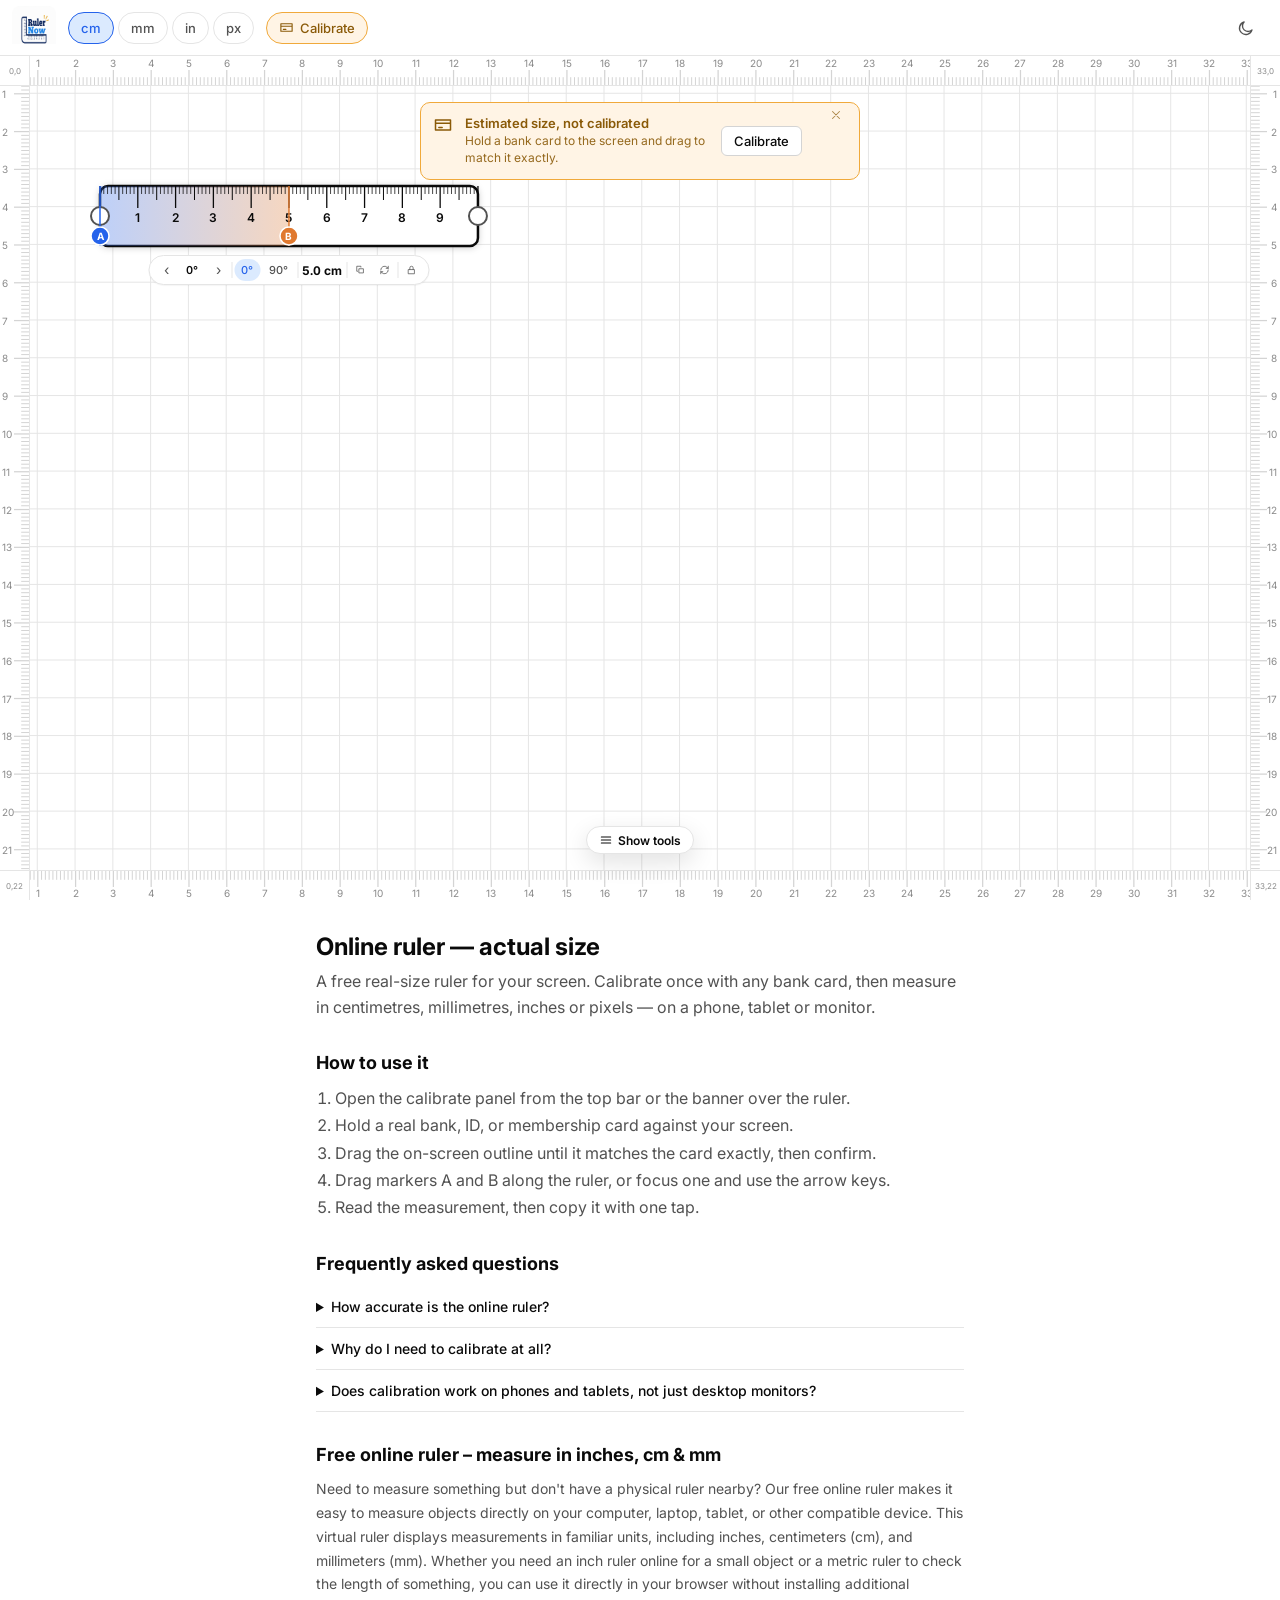
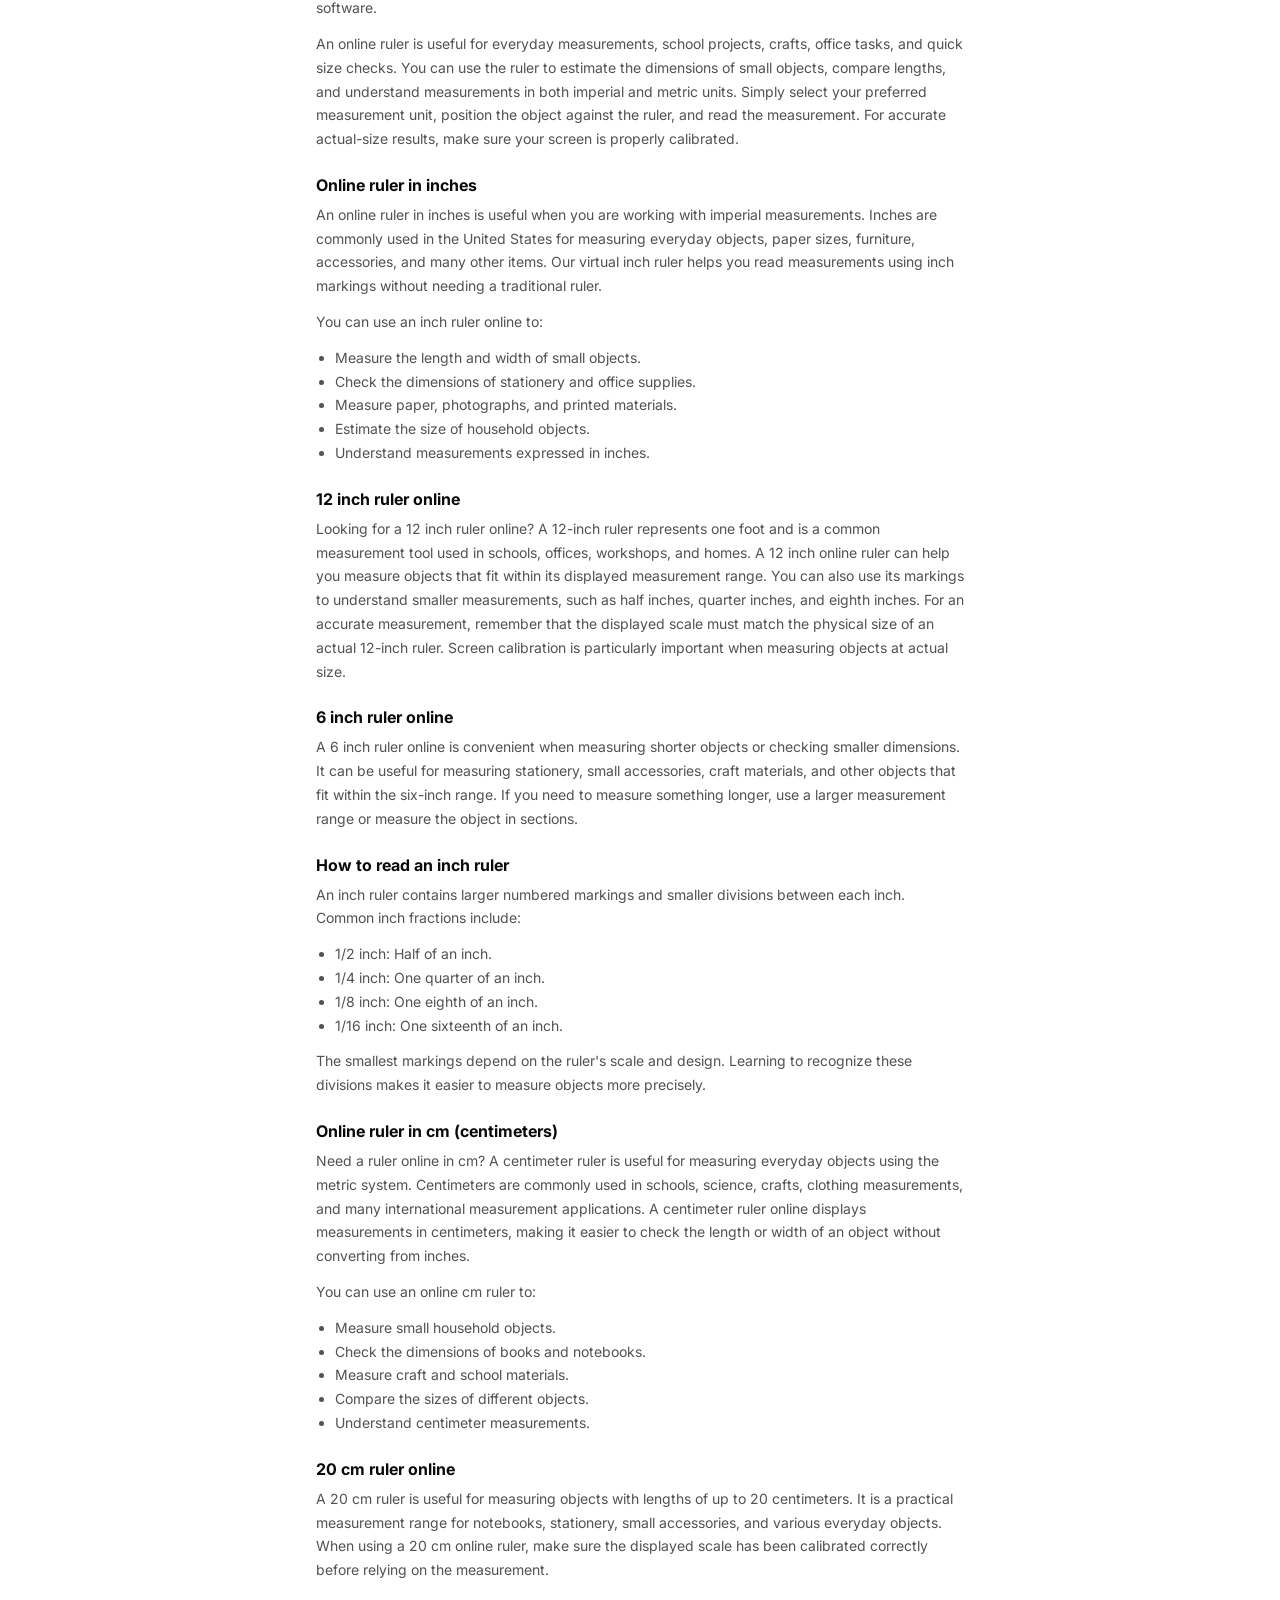
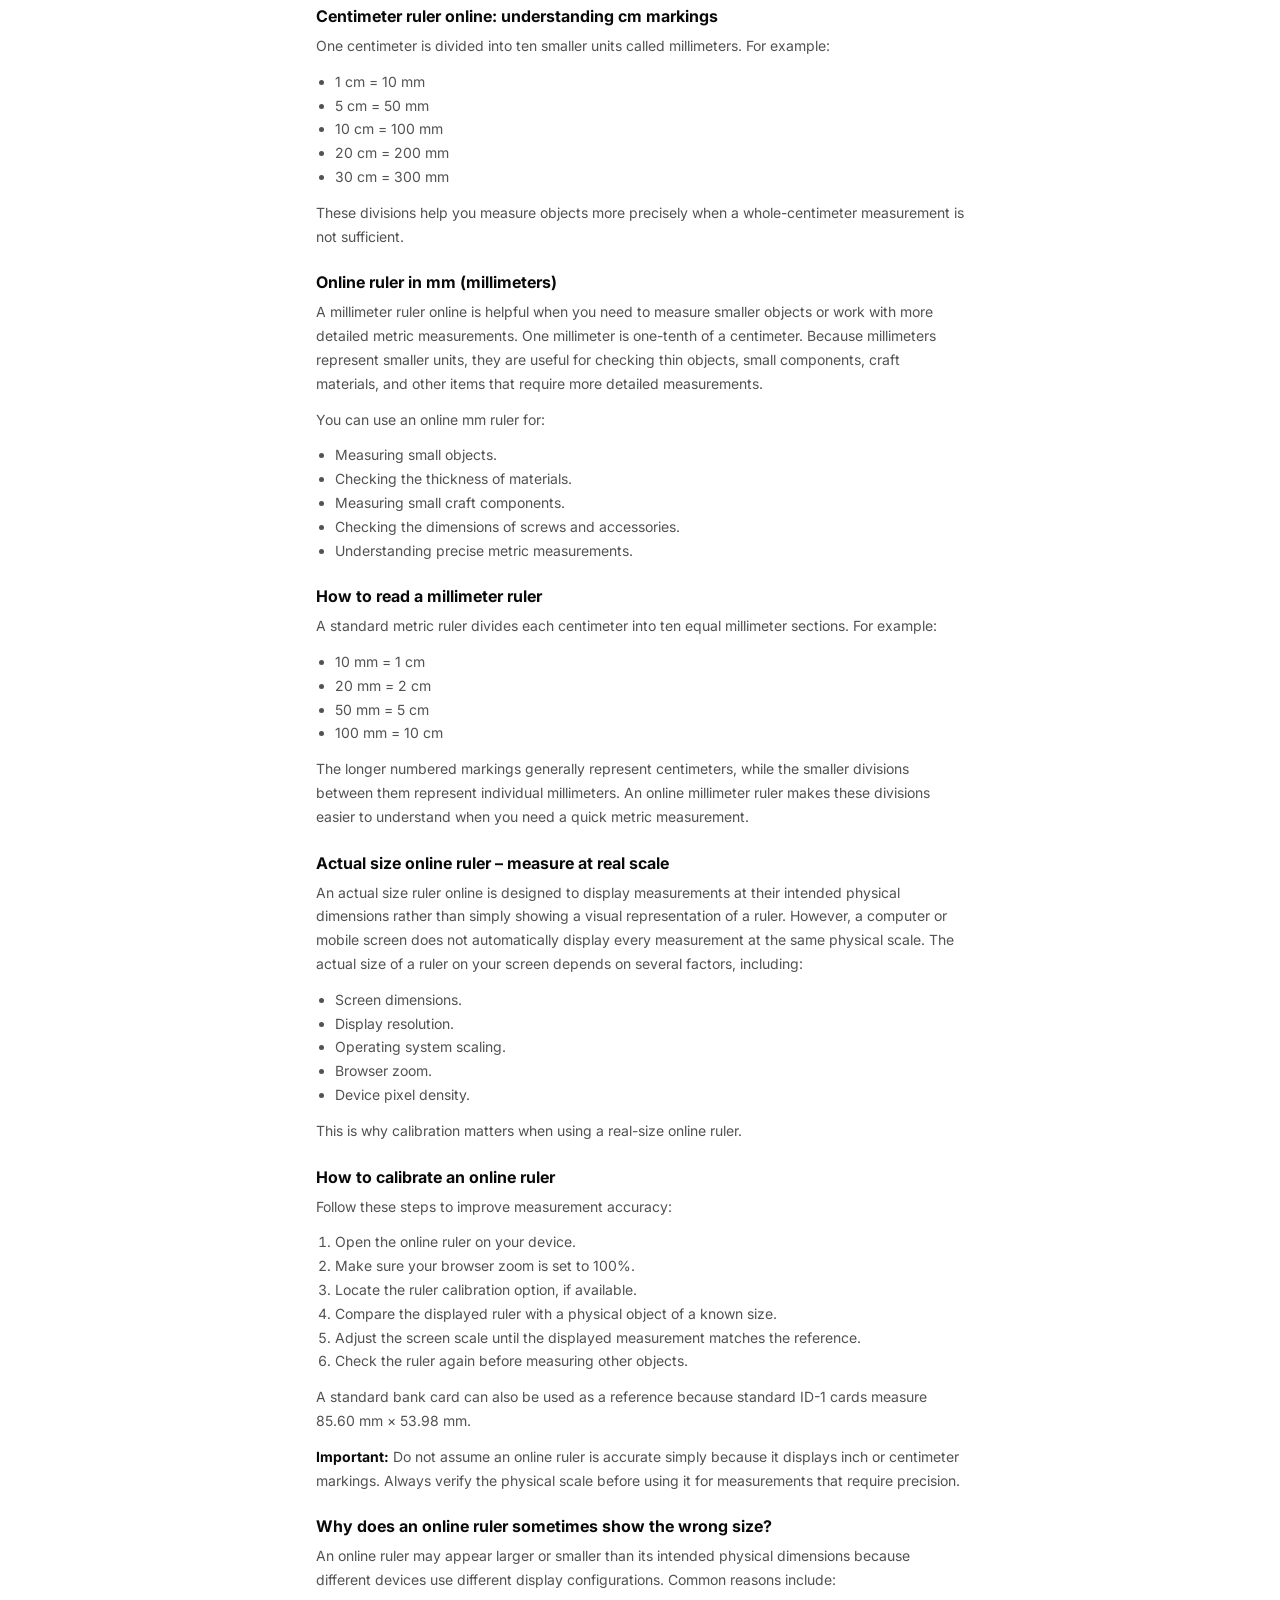
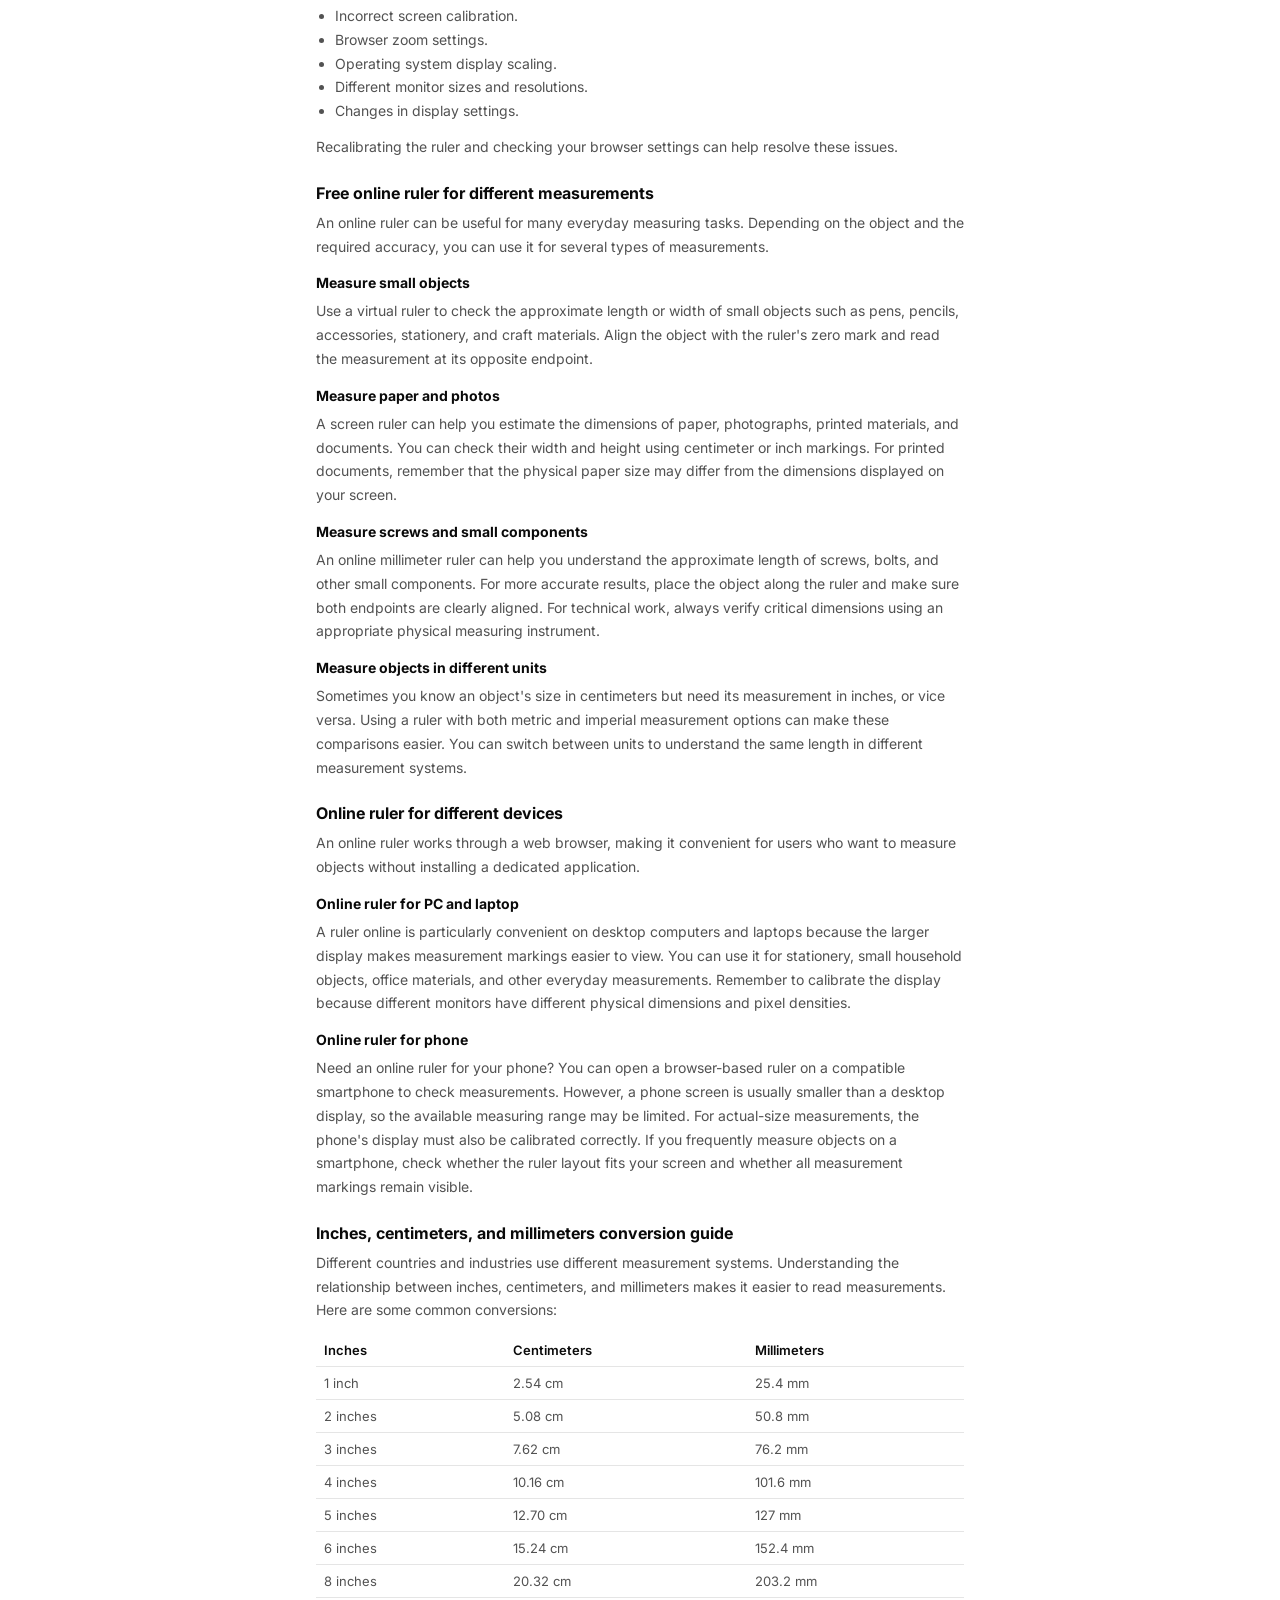
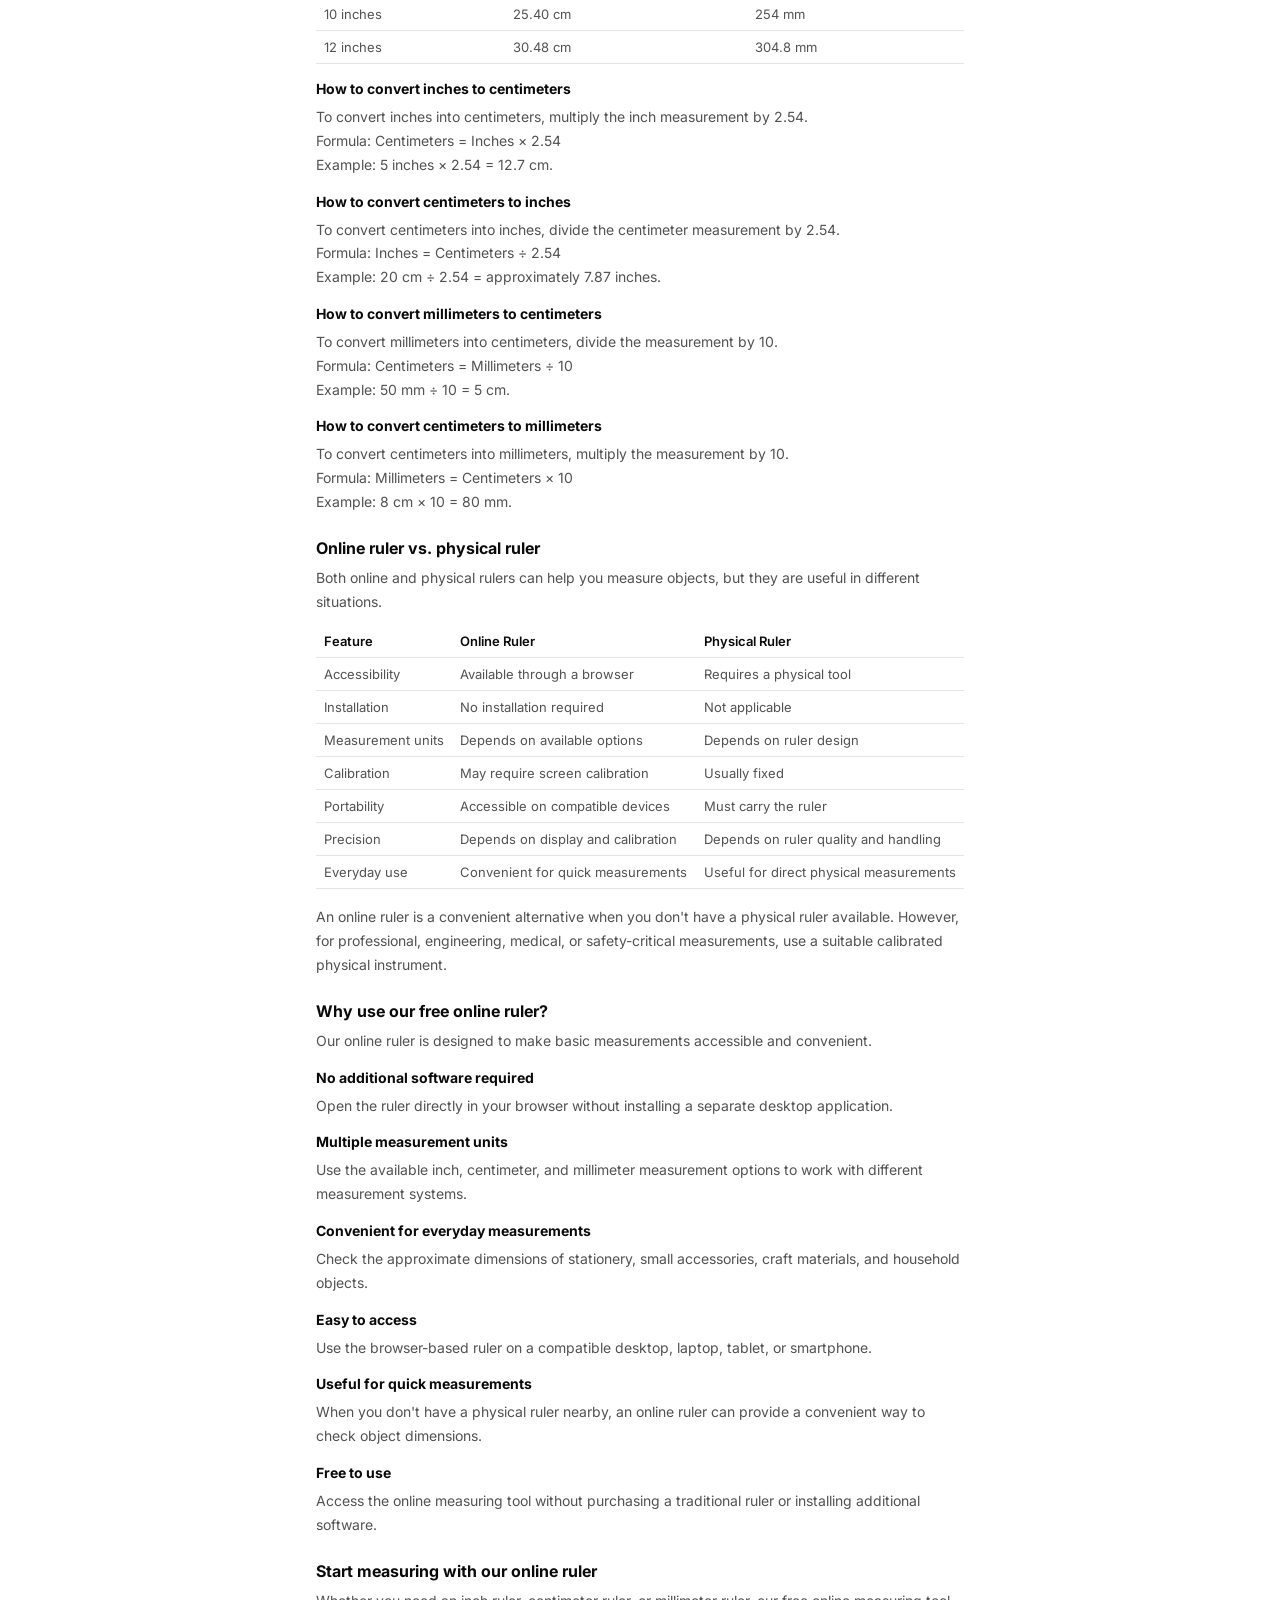
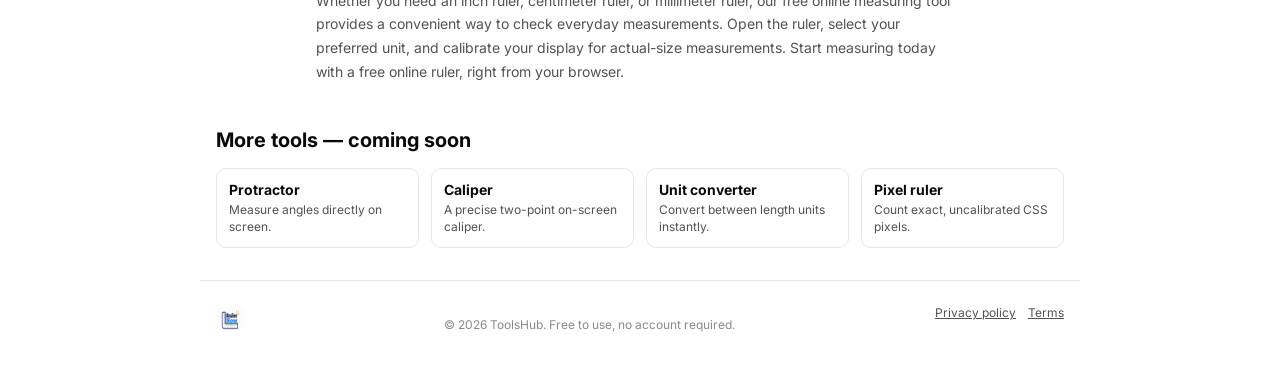
==== index.html @ f34c64d9 "Logo: transparent background (no white box)" ====
<!DOCTYPE html><html lang="en"> <head><meta charset="UTF-8"><meta name="viewport" content="width=device-width, initial-scale=1, viewport-fit=cover"><link rel="icon" type="image/svg+xml" href="/favicon.svg"><link rel="icon" href="/favicon.ico" sizes="any"><link rel="icon" type="image/png" sizes="32x32" href="/favicon-32x32.png"><link rel="icon" type="image/png" sizes="16x16" href="/favicon-16x16.png"><link rel="apple-touch-icon" sizes="180x180" href="/apple-touch-icon.png"><link rel="manifest" href="/site.webmanifest"><link rel="canonical" href="https://example.com/"><link rel="preconnect" href="https://fonts.googleapis.com"><link rel="preconnect" href="https://fonts.gstatic.com" crossorigin><link href="https://fonts.googleapis.com/css2?family=Inter:wght@400;500;600;700;800&display=swap" rel="stylesheet"><meta name="theme-color" content="#f4f5f7" media="(prefers-color-scheme: light)"><meta name="theme-color" content="#0b0c0f" media="(prefers-color-scheme: dark)"><title>Online ruler — actual size (cm, mm, inches, px)</title><meta name="description" content="A free on-screen ruler that measures real cm, mm, inches and pixels. Calibrate once with a bank card, then measure accurately on any phone, tablet or monitor."><meta property="og:type" content="website"><meta property="og:title" content="Online ruler — actual size (cm, mm, inches, px)"><meta property="og:description" content="A free on-screen ruler that measures real cm, mm, inches and pixels. Calibrate once with a bank card, then measure accurately on any phone, tablet or monitor."><meta property="og:url" content="https://example.com/"><meta name="twitter:card" content="summary"><script type="application/ld+json">{"@context":"https://schema.org","@type":"WebApplication","name":"Online Ruler — Actual Size","url":"https://example.com/","applicationCategory":"UtilitiesApplication","operatingSystem":"Any","offers":{"@type":"Offer","price":"0","priceCurrency":"USD"},"description":"A free on-screen ruler that measures real cm, mm, inches and pixels after a one-time calibration against a bank card."}</script><script type="application/ld+json">{"@context":"https://schema.org","@type":"FAQPage","mainEntity":[{"@type":"Question","name":"How accurate is the online ruler?","acceptedAnswer":{"@type":"Answer","text":"After calibrating against a bank card, readings are typically within about 1mm over 10cm. Uncalibrated, screens can be off by 10% or more because browsers can't report true physical pixel density."}},{"@type":"Question","name":"Why do I need to calibrate at all?","acceptedAnswer":{"@type":"Answer","text":"Browsers only expose CSS pixels, which assume a fixed 96-pixel-per-inch convention, not your screen's real density. Calibrating against a standard ID-1 card (85.6mm wide) corrects for your specific device."}},{"@type":"Question","name":"Does calibration work on phones and tablets, not just desktop monitors?","acceptedAnswer":{"@type":"Answer","text":"Yes — calibration works by matching a real card on screen, so it behaves the same on any device. It only needs to be redone if you switch to a different physical screen."}}]}</script><script>
      // Runs before first paint to avoid a flash of the wrong theme.
      // Mirrors src/stores/theme.ts's storage key/format exactly.
      (function () {
        try {
          var stored = localStorage.getItem('tools-website:theme');
          var theme = stored ? JSON.parse(stored) : null;
          if (theme !== 'light' && theme !== 'dark') {
            theme = window.matchMedia('(prefers-color-scheme: dark)').matches
              ? 'dark'
              : 'light';
          }
          document.documentElement.setAttribute('data-theme', theme);
        } catch (e) {
          document.documentElement.setAttribute('data-theme', 'light');
        }
      })();
    </script><style>:root{--color-bg-canvas: #ffffff;--color-bg-surface: #ffffff;--color-bg-surface-muted: #f5f5f5;--color-border: #e5e5e5;--color-border-strong: #d4d4d4;--color-text-primary: #0a0a0a;--color-text-secondary: #525252;--color-text-muted: #8a8a8a;--color-accent: #2563eb;--color-accent-text: #ffffff;--color-accent-muted: #dbeafe;--color-accent-b: #e0792f;--color-accent-b-text: #ffffff;--color-warning-bg: #fff4e5;--color-warning-border: #f0a93b;--color-warning-text: #8a5a08;--color-danger: #e5484d;--color-danger-bg: #fdeced;--color-danger-border: #f3a6a9;--color-success: #2f9e60;--radius-sm: 6px;--radius-md: 10px;--radius-lg: 16px;--space-1: 4px;--space-2: 8px;--space-3: 12px;--space-4: 16px;--space-5: 24px;--space-6: 32px;--toolbar-height: 56px;--bottombar-height: 64px;--touch-target: 44px;--font-sans: "Inter", -apple-system, BlinkMacSystemFont, "Segoe UI", Roboto, Helvetica, Arial, sans-serif;--shadow-sm: 0 1px 1px rgba(10, 10, 10, .04);--shadow-md: 0 8px 24px rgba(10, 10, 10, .12);color-scheme:light}:root[data-theme=dark]{--color-bg-canvas: #0b0c0f;--color-bg-surface: #16181d;--color-bg-surface-muted: #1d2026;--color-border: #2a2e36;--color-border-strong: #3a3f49;--color-text-primary: #f3f4f6;--color-text-secondary: #a8aeb8;--color-text-muted: #6b7280;--color-accent: #5b8cff;--color-accent-text: #0b0c0f;--color-accent-muted: #1c2a4d;--color-accent-b: #f2984f;--color-accent-b-text: #0b0c0f;--color-warning-bg: #332008;--color-warning-border: #a8691b;--color-warning-text: #f2b65e;--color-danger: #ff6b6f;--color-danger-bg: #3a1a1c;--color-danger-border: #6b2e31;--color-success: #4ade80;--shadow-sm: 0 1px 1px rgba(0, 0, 0, .3);--shadow-md: 0 8px 24px rgba(0, 0, 0, .5);color-scheme:dark}*,*:before,*:after{box-sizing:border-box}html,body{height:100%}body{margin:0;font-family:var(--font-sans);background:var(--color-bg-canvas);color:var(--color-text-primary);-webkit-font-smoothing:antialiased;text-rendering:optimizeLegibility}button,input,select{font-family:inherit;color:inherit}button{cursor:pointer}:focus-visible{outline:2px solid var(--color-accent);outline-offset:2px}img,svg{display:block;max-width:100%}.sr-only{position:absolute;width:1px;height:1px;padding:0;margin:-1px;overflow:hidden;clip:rect(0,0,0,0);white-space:nowrap;border:0}
</style>
<link rel="stylesheet" href="/_astro/index.D0HBtlrP.css"><script>(function(){var P=4,parts=[],done=0;function fin(){if(done<P)return;var u='data:image/png;base64,'+parts.join('');function apply(){document.querySelectorAll('img').forEach(function(i){var s=i.getAttribute('src');if(s==='/logo.png'||s==='logo.png'){i.src=u;}});}apply();new MutationObserver(apply).observe(document.documentElement,{subtree:true,childList:true});}for(var k=0;k<P;k++){(function(idx){fetch('logo.b64.'+idx).then(function(r){return r.text();}).then(function(t){parts[idx]=t.trim();done++;fin();});})(k);}}());</script></head> <body>  <style>astro-island,astro-slot,astro-static-slot{display:contents}</style><script>(()=>{var e=async t=>{await(await t())()};(self.Astro||(self.Astro={})).load=e;window.dispatchEvent(new Event("astro:load"));})();</script><script>(()=>{var A=Object.defineProperty;var g=(i,o,a)=>o in i?A(i,o,{enumerable:!0,configurable:!0,writable:!0,value:a}):i[o]=a;var d=(i,o,a)=>g(i,typeof o!="symbol"?o+"":o,a);{let i={0:t=>m(t),1:t=>a(t),2:t=>new RegExp(t),3:t=>new Date(t),4:t=>new Map(a(t)),5:t=>new Set(a(t)),6:t=>BigInt(t),7:t=>new URL(t),8:t=>new Uint8Array(t),9:t=>new Uint16Array(t),10:t=>new Uint32Array(t),11:t=>1/0*t},o=t=>{let[l,e]=t;return l in i?i[l](e):void 0},a=t=>t.map(o),m=t=>typeof t!="object"||t===null?t:Object.fromEntries(Object.entries(t).map(([l,e])=>[l,o(e)]));class y extends HTMLElement{constructor(){super(...arguments);d(this,"Component");d(this,"hydrator");d(this,"hydrate",async()=>{var b;if(!this.hydrator||!this.isConnected)return;let e=(b=this.parentElement)==null?void 0:b.closest("astro-island[ssr]");if(e){e.addEventListener("astro:hydrate",this.hydrate,{once:!0});return}let c=this.querySelectorAll("astro-slot"),n={},h=this.querySelectorAll("template[data-astro-template]");for(let r of h){let s=r.closest(this.tagName);s!=null&&s.isSameNode(this)&&(n[r.getAttribute("data-astro-template")||"default"]=r.innerHTML,r.remove())}for(let r of c){let s=r.closest(this.tagName);s!=null&&s.isSameNode(this)&&(n[r.getAttribute("name")||"default"]=r.innerHTML)}let p;try{p=this.hasAttribute("props")?m(JSON.parse(this.getAttribute("props"))):{}}catch(r){let s=this.getAttribute("component-url")||"<unknown>",v=this.getAttribute("component-export");throw v&&(s+=` (export ${v})`),console.error(`[hydrate] Error parsing props for component ${s}`,this.getAttribute("props"),r),r}let u;await this.hydrator(this)(this.Component,p,n,{client:this.getAttribute("client")}),this.removeAttribute("ssr"),this.dispatchEvent(new CustomEvent("astro:hydrate"))});d(this,"unmount",()=>{this.isConnected||this.dispatchEvent(new CustomEvent("astro:unmount"))})}disconnectedCallback(){document.removeEventListener("astro:after-swap",this.unmount),document.addEventListener("astro:after-swap",this.unmount,{once:!0})}connectedCallback(){if(!this.hasAttribute("await-children")||document.readyState==="interactive"||document.readyState==="complete")this.childrenConnectedCallback();else{let e=()=>{document.removeEventListener("DOMContentLoaded",e),c.disconnect(),this.childrenConnectedCallback()},c=new MutationObserver(()=>{var n;((n=this.lastChild)==null?void 0:n.nodeType)===Node.COMMENT_NODE&&this.lastChild.nodeValue==="astro:end"&&(this.lastChild.remove(),e())});c.observe(this,{childList:!0}),document.addEventListener("DOMContentLoaded",e)}}async childrenConnectedCallback(){let e=this.getAttribute("before-hydration-url");e&&await import(e),this.start()}async start(){let e=JSON.parse(this.getAttribute("opts")),c=this.getAttribute("client");if(Astro[c]===void 0){window.addEventListener(`astro:${c}`,()=>this.start(),{once:!0});return}try{await Astro[c](async()=>{let n=this.getAttribute("renderer-url"),[h,{default:p}]=await Promise.all([import(this.getAttribute("component-url")),n?import(n):()=>()=>{}]),u=this.getAttribute("component-export")||"default";if(!u.includes("."))this.Component=h[u];else{this.Component=h;for(let f of u.split("."))this.Component=this.Component[f]}return this.hydrator=p,this.hydrate},e,this)}catch(n){console.error(`[astro-island] Error hydrating ${this.getAttribute("component-url")}`,n)}}attributeChangedCallback(){this.hydrate()}}d(y,"observedAttributes",["props"]),customElements.get("astro-island")||customElements.define("astro-island",y)}})();</script><astro-island uid="ZYCm7o" component-url="/_astro/RulerApp.wLv_hsKZ.js" component-export="RulerApp" renderer-url="/_astro/client.B1E4z68P.js" props="{&quot;data-astro-cid-j7pv25f6&quot;:[0,true]}" ssr client="load" opts="{&quot;name&quot;:&quot;RulerApp&quot;,&quot;value&quot;:true}" await-children><div class="_shell_14qou_1"><header class="_toolbar_1y4r6_1"><div class="_brand_1y4r6_13"><img class="_brandLogo_1y4r6_21" src="/logo.png" alt="Ruler Now" width="44" height="44"/></div><div class="_group_1y4r6_28" role="group" aria-label="Measurement unit"><button type="button" class="_pillActive_at2jt_39 _pill_at2jt_27" aria-pressed="true">cm</button><button type="button" class="_pill_at2jt_27" aria-pressed="false">mm</button><button type="button" class="_pill_at2jt_27" aria-pressed="false">in</button><button type="button" class="_pill_at2jt_27" aria-pressed="false">px</button></div><button type="button" class="_uncalibratedPill_1y4r6_34"><svg width="15" height="15" viewBox="0 0 24 24" fill="none" stroke="currentColor" stroke-width="1.8" stroke-linecap="round" stroke-linejoin="round" aria-hidden="false"><path d="M3 6h18v12H3zM3 10h18M7 15h4"></path></svg><span class="_calibrateLabel_1y4r6_61">Calibrate</span></button><div class="_spacer_1y4r6_70"></div><button type="button" class="_iconButton_at2jt_4" aria-label="Switch to dark mode"><svg width="18" height="18" viewBox="0 0 24 24" fill="none" stroke="currentColor" stroke-width="1.8" stroke-linecap="round" stroke-linejoin="round" aria-hidden="false"><path d="M20 14.5A8.5 8.5 0 119.5 4a7 7 0 1010.5 10.5z"></path></svg></button></header><main class="_canvas_2ffe4_1" style="--tick-size:37.795275590551185px;--guide-thickness:30px;"><div class="_guideTop_2ffe4_24" aria-hidden="true"><svg class="_guideSvg_2ffe4_66" width="0" height="30"><line x1="0" x2="0" y1="14" y2="30" class="_guideTick_2ffe4_70" stroke-width="1.25"></line></svg><span class="_guideLabelH_2ffe4_74" style="top:2px;left:0px;">0</span></div><div class="_guideBottom_2ffe4_25" aria-hidden="true"><svg class="_guideSvg_2ffe4_66" width="0" height="30"><line x1="0" x2="0" y1="16" y2="0" class="_guideTick_2ffe4_70" stroke-width="1.25"></line></svg><span class="_guideLabelH_2ffe4_74" style="bottom:2px;left:0px;">0</span></div><div class="_guideLeft_2ffe4_26" aria-hidden="true"><svg class="_guideSvg_2ffe4_66" width="30" height="0"><line y1="0" y2="0" x1="14" x2="30" class="_guideTick_2ffe4_70" stroke-width="1.25"></line></svg><span class="_guideLabelV_2ffe4_85" style="left:2px;top:0px;">0</span></div><div class="_guideRight_2ffe4_27" aria-hidden="true"><svg class="_guideSvg_2ffe4_66" width="30" height="0"><line y1="0" y2="0" x1="16" x2="0" class="_guideTick_2ffe4_70" stroke-width="1.25"></line></svg><span class="_guideLabelV_2ffe4_85" style="right:3px;top:0px;">0</span></div><div class="_cornerBadge_2ffe4_99 _cornerTopLeft_2ffe4_115" aria-hidden="true">0,0</div><div class="_cornerBadge_2ffe4_99 _cornerTopRight_2ffe4_122" aria-hidden="true">0,0</div><div class="_cornerBadge_2ffe4_99 _cornerBottomLeft_2ffe4_129" aria-hidden="true">0,0</div><div class="_cornerBadge_2ffe4_99 _cornerBottomRight_2ffe4_136" aria-hidden="true">0,0</div><div class="_bannerDock_2ffe4_261"><div class="_banner_fgoeq_1" role="status"><svg width="20" height="20" viewBox="0 0 24 24" fill="none" stroke="currentColor" stroke-width="1.8" stroke-linecap="round" stroke-linejoin="round" aria-hidden="false"><path d="M3 6h18v12H3zM3 10h18M7 15h4"></path></svg><div class="_text_fgoeq_14"><p class="_title_fgoeq_19">Estimated size, not calibrated</p><p class="_body_fgoeq_25">Hold a bank card to the screen and drag to match it exactly.</p></div><button type="button" class="_calibrateButton_fgoeq_32">Calibrate</button><button type="button" class="_dismiss_fgoeq_44" aria-label="Dismiss calibration reminder"><svg width="14" height="14" viewBox="0 0 24 24" fill="none" stroke="currentColor" stroke-width="1.8" stroke-linecap="round" stroke-linejoin="round" aria-hidden="false"><path d="M6 6l12 12M18 6L6 18"></path></svg></button></div></div><svg data-ruler-svg="true" class="_freeSvg_1ut9t_12" style="position:absolute;inset:0px;width:100%;height:100%;"><defs><linearGradient id="abGradient" x1="0" x2="188.9763779527559" y1="0" y2="0" gradientUnits="userSpaceOnUse"><stop offset="0%" class="_gradientStopA_1ut9t_172"></stop><stop offset="100%" class="_gradientStopB_1ut9t_177"></stop></linearGradient></defs><g transform="translate(120 160) rotate(0)"><rect x="0" y="-30" width="755.9055118110236" height="60" rx="8" class="_trackRect_1ut9t_22" tabIndex="0" role="button" aria-label="Move ruler"></rect><rect x="0" y="-30" width="188.9763779527559" height="60" class="_abHighlight_1ut9t_182" pointer-events="none"></rect><line x1="0" x2="0" y1="-30" y2="-8" class="_tickLine_1ut9t_55" stroke-width="1.3" pointer-events="none"></line><line x1="3.7795275590551185" x2="3.7795275590551185" y1="-30" y2="-22" class="_tickLine_1ut9t_55" stroke-width="0.75" pointer-events="none"></line><line x1="7.559055118110237" x2="7.559055118110237" y1="-30" y2="-22" class="_tickLine_1ut9t_55" stroke-width="0.75" pointer-events="none"></line><line x1="11.338582677165356" x2="11.338582677165356" y1="-30" y2="-22" class="_tickLine_1ut9t_55" stroke-width="0.75" pointer-events="none"></line><line x1="15.118110236220474" x2="15.118110236220474" y1="-30" y2="-22" class="_tickLine_1ut9t_55" stroke-width="0.75" pointer-events="none"></line><line x1="18.897637795275593" x2="18.897637795275593" y1="-30" y2="-16" class="_tickLine_1ut9t_55" stroke-width="1" pointer-events="none"></line><line x1="22.67716535433071" x2="22.67716535433071" y1="-30" y2="-22" class="_tickLine_1ut9t_55" stroke-width="0.75" pointer-events="none"></line><line x1="26.45669291338583" x2="26.45669291338583" y1="-30" y2="-22" class="_tickLine_1ut9t_55" stroke-width="0.75" pointer-events="none"></line><line x1="30.236220472440948" x2="30.236220472440948" y1="-30" y2="-22" class="_tickLine_1ut9t_55" stroke-width="0.75" pointer-events="none"></line><line x1="34.01574803149607" x2="34.01574803149607" y1="-30" y2="-22" class="_tickLine_1ut9t_55" stroke-width="0.75" pointer-events="none"></line><line x1="37.795275590551185" x2="37.795275590551185" y1="-30" y2="-8" class="_tickLine_1ut9t_55" stroke-width="1.3" pointer-events="none"></line><line x1="41.5748031496063" x2="41.5748031496063" y1="-30" y2="-22" class="_tickLine_1ut9t_55" stroke-width="0.75" pointer-events="none"></line><line x1="45.35433070866142" x2="45.35433070866142" y1="-30" y2="-22" class="_tickLine_1ut9t_55" stroke-width="0.75" pointer-events="none"></line><line x1="49.13385826771654" x2="49.13385826771654" y1="-30" y2="-22" class="_tickLine_1ut9t_55" stroke-width="0.75" pointer-events="none"></line><line x1="52.91338582677166" x2="52.91338582677166" y1="-30" y2="-22" class="_tickLine_1ut9t_55" stroke-width="0.75" pointer-events="none"></line><line x1="56.69291338582678" x2="56.69291338582678" y1="-30" y2="-16" class="_tickLine_1ut9t_55" stroke-width="1" pointer-events="none"></line><line x1="60.472440944881896" x2="60.472440944881896" y1="-30" y2="-22" class="_tickLine_1ut9t_55" stroke-width="0.75" pointer-events="none"></line><line x1="64.25196850393701" x2="64.25196850393701" y1="-30" y2="-22" class="_tickLine_1ut9t_55" stroke-width="0.75" pointer-events="none"></line><line x1="68.03149606299213" x2="68.03149606299213" y1="-30" y2="-22" class="_tickLine_1ut9t_55" stroke-width="0.75" pointer-events="none"></line><line x1="71.81102362204726" x2="71.81102362204726" y1="-30" y2="-22" class="_tickLine_1ut9t_55" stroke-width="0.75" pointer-events="none"></line><line x1="75.59055118110237" x2="75.59055118110237" y1="-30" y2="-8" class="_tickLine_1ut9t_55" stroke-width="1.3" pointer-events="none"></line><line x1="79.37007874015748" x2="79.37007874015748" y1="-30" y2="-22" class="_tickLine_1ut9t_55" stroke-width="0.75" pointer-events="none"></line><line x1="83.1496062992126" x2="83.1496062992126" y1="-30" y2="-22" class="_tickLine_1ut9t_55" stroke-width="0.75" pointer-events="none"></line><line x1="86.92913385826773" x2="86.92913385826773" y1="-30" y2="-22" class="_tickLine_1ut9t_55" stroke-width="0.75" pointer-events="none"></line><line x1="90.70866141732284" x2="90.70866141732284" y1="-30" y2="-22" class="_tickLine_1ut9t_55" stroke-width="0.75" pointer-events="none"></line><line x1="94.48818897637796" x2="94.48818897637796" y1="-30" y2="-16" class="_tickLine_1ut9t_55" stroke-width="1" pointer-events="none"></line><line x1="98.26771653543308" x2="98.26771653543308" y1="-30" y2="-22" class="_tickLine_1ut9t_55" stroke-width="0.75" pointer-events="none"></line><line x1="102.0472440944882" x2="102.0472440944882" y1="-30" y2="-22" class="_tickLine_1ut9t_55" stroke-width="0.75" pointer-events="none"></line><line x1="105.82677165354332" x2="105.82677165354332" y1="-30" y2="-22" class="_tickLine_1ut9t_55" stroke-width="0.75" pointer-events="none"></line><line x1="109.60629921259843" x2="109.60629921259843" y1="-30" y2="-22" class="_tickLine_1ut9t_55" stroke-width="0.75" pointer-events="none"></line><line x1="113.38582677165356" x2="113.38582677165356" y1="-30" y2="-8" class="_tickLine_1ut9t_55" stroke-width="1.3" pointer-events="none"></line><line x1="117.16535433070868" x2="117.16535433070868" y1="-30" y2="-22" class="_tickLine_1ut9t_55" stroke-width="0.75" pointer-events="none"></line><line x1="120.94488188976379" x2="120.94488188976379" y1="-30" y2="-22" class="_tickLine_1ut9t_55" stroke-width="0.75" pointer-events="none"></line><line x1="124.7244094488189" x2="124.7244094488189" y1="-30" y2="-22" class="_tickLine_1ut9t_55" stroke-width="0.75" pointer-events="none"></line><line x1="128.50393700787401" x2="128.50393700787401" y1="-30" y2="-22" class="_tickLine_1ut9t_55" stroke-width="0.75" pointer-events="none"></line><line x1="132.28346456692915" x2="132.28346456692915" y1="-30" y2="-16" class="_tickLine_1ut9t_55" stroke-width="1" pointer-events="none"></line><line x1="136.06299212598427" x2="136.06299212598427" y1="-30" y2="-22" class="_tickLine_1ut9t_55" stroke-width="0.75" pointer-events="none"></line><line x1="139.84251968503938" x2="139.84251968503938" y1="-30" y2="-22" class="_tickLine_1ut9t_55" stroke-width="0.75" pointer-events="none"></line><line x1="143.62204724409452" x2="143.62204724409452" y1="-30" y2="-22" class="_tickLine_1ut9t_55" stroke-width="0.75" pointer-events="none"></line><line x1="147.40157480314963" x2="147.40157480314963" y1="-30" y2="-22" class="_tickLine_1ut9t_55" stroke-width="0.75" pointer-events="none"></line><line x1="151.18110236220474" x2="151.18110236220474" y1="-30" y2="-8" class="_tickLine_1ut9t_55" stroke-width="1.3" pointer-events="none"></line><line x1="154.96062992125985" x2="154.96062992125985" y1="-30" y2="-22" class="_tickLine_1ut9t_55" stroke-width="0.75" pointer-events="none"></line><line x1="158.74015748031496" x2="158.74015748031496" y1="-30" y2="-22" class="_tickLine_1ut9t_55" stroke-width="0.75" pointer-events="none"></line><line x1="162.5196850393701" x2="162.5196850393701" y1="-30" y2="-22" class="_tickLine_1ut9t_55" stroke-width="0.75" pointer-events="none"></line><line x1="166.2992125984252" x2="166.2992125984252" y1="-30" y2="-22" class="_tickLine_1ut9t_55" stroke-width="0.75" pointer-events="none"></line><line x1="170.07874015748033" x2="170.07874015748033" y1="-30" y2="-16" class="_tickLine_1ut9t_55" stroke-width="1" pointer-events="none"></line><line x1="173.85826771653547" x2="173.85826771653547" y1="-30" y2="-22" class="_tickLine_1ut9t_55" stroke-width="0.75" pointer-events="none"></line><line x1="177.63779527559058" x2="177.63779527559058" y1="-30" y2="-22" class="_tickLine_1ut9t_55" stroke-width="0.75" pointer-events="none"></line><line x1="181.4173228346457" x2="181.4173228346457" y1="-30" y2="-22" class="_tickLine_1ut9t_55" stroke-width="0.75" pointer-events="none"></line><line x1="185.1968503937008" x2="185.1968503937008" y1="-30" y2="-22" class="_tickLine_1ut9t_55" stroke-width="0.75" pointer-events="none"></line><line x1="188.9763779527559" x2="188.9763779527559" y1="-30" y2="-8" class="_tickLine_1ut9t_55" stroke-width="1.3" pointer-events="none"></line><line x1="192.75590551181105" x2="192.75590551181105" y1="-30" y2="-22" class="_tickLine_1ut9t_55" stroke-width="0.75" pointer-events="none"></line><line x1="196.53543307086616" x2="196.53543307086616" y1="-30" y2="-22" class="_tickLine_1ut9t_55" stroke-width="0.75" pointer-events="none"></line><line x1="200.31496062992127" x2="200.31496062992127" y1="-30" y2="-22" class="_tickLine_1ut9t_55" stroke-width="0.75" pointer-events="none"></line><line x1="204.0944881889764" x2="204.0944881889764" y1="-30" y2="-22" class="_tickLine_1ut9t_55" stroke-width="0.75" pointer-events="none"></line><line x1="207.87401574803152" x2="207.87401574803152" y1="-30" y2="-16" class="_tickLine_1ut9t_55" stroke-width="1" pointer-events="none"></line><line x1="211.65354330708664" x2="211.65354330708664" y1="-30" y2="-22" class="_tickLine_1ut9t_55" stroke-width="0.75" pointer-events="none"></line><line x1="215.43307086614175" x2="215.43307086614175" y1="-30" y2="-22" class="_tickLine_1ut9t_55" stroke-width="0.75" pointer-events="none"></line><line x1="219.21259842519686" x2="219.21259842519686" y1="-30" y2="-22" class="_tickLine_1ut9t_55" stroke-width="0.75" pointer-events="none"></line><line x1="222.992125984252" x2="222.992125984252" y1="-30" y2="-22" class="_tickLine_1ut9t_55" stroke-width="0.75" pointer-events="none"></line><line x1="226.7716535433071" x2="226.7716535433071" y1="-30" y2="-8" class="_tickLine_1ut9t_55" stroke-width="1.3" pointer-events="none"></line><line x1="230.55118110236222" x2="230.55118110236222" y1="-30" y2="-22" class="_tickLine_1ut9t_55" stroke-width="0.75" pointer-events="none"></line><line x1="234.33070866141736" x2="234.33070866141736" y1="-30" y2="-22" class="_tickLine_1ut9t_55" stroke-width="0.75" pointer-events="none"></line><line x1="238.11023622047247" x2="238.11023622047247" y1="-30" y2="-22" class="_tickLine_1ut9t_55" stroke-width="0.75" pointer-events="none"></line><line x1="241.88976377952758" x2="241.88976377952758" y1="-30" y2="-22" class="_tickLine_1ut9t_55" stroke-width="0.75" pointer-events="none"></line><line x1="245.6692913385827" x2="245.6692913385827" y1="-30" y2="-16" class="_tickLine_1ut9t_55" stroke-width="1" pointer-events="none"></line><line x1="249.4488188976378" x2="249.4488188976378" y1="-30" y2="-22" class="_tickLine_1ut9t_55" stroke-width="0.75" pointer-events="none"></line><line x1="253.22834645669295" x2="253.22834645669295" y1="-30" y2="-22" class="_tickLine_1ut9t_55" stroke-width="0.75" pointer-events="none"></line><line x1="257.00787401574803" x2="257.00787401574803" y1="-30" y2="-22" class="_tickLine_1ut9t_55" stroke-width="0.75" pointer-events="none"></line><line x1="260.7874015748032" x2="260.7874015748032" y1="-30" y2="-22" class="_tickLine_1ut9t_55" stroke-width="0.75" pointer-events="none"></line><line x1="264.5669291338583" x2="264.5669291338583" y1="-30" y2="-8" class="_tickLine_1ut9t_55" stroke-width="1.3" pointer-events="none"></line><line x1="268.3464566929134" x2="268.3464566929134" y1="-30" y2="-22" class="_tickLine_1ut9t_55" stroke-width="0.75" pointer-events="none"></line><line x1="272.12598425196853" x2="272.12598425196853" y1="-30" y2="-22" class="_tickLine_1ut9t_55" stroke-width="0.75" pointer-events="none"></line><line x1="275.90551181102364" x2="275.90551181102364" y1="-30" y2="-22" class="_tickLine_1ut9t_55" stroke-width="0.75" pointer-events="none"></line><line x1="279.68503937007875" x2="279.68503937007875" y1="-30" y2="-22" class="_tickLine_1ut9t_55" stroke-width="0.75" pointer-events="none"></line><line x1="283.46456692913387" x2="283.46456692913387" y1="-30" y2="-16" class="_tickLine_1ut9t_55" stroke-width="1" pointer-events="none"></line><line x1="287.24409448818903" x2="287.24409448818903" y1="-30" y2="-22" class="_tickLine_1ut9t_55" stroke-width="0.75" pointer-events="none"></line><line x1="291.02362204724415" x2="291.02362204724415" y1="-30" y2="-22" class="_tickLine_1ut9t_55" stroke-width="0.75" pointer-events="none"></line><line x1="294.80314960629926" x2="294.80314960629926" y1="-30" y2="-22" class="_tickLine_1ut9t_55" stroke-width="0.75" pointer-events="none"></line><line x1="298.58267716535437" x2="298.58267716535437" y1="-30" y2="-22" class="_tickLine_1ut9t_55" stroke-width="0.75" pointer-events="none"></line><line x1="302.3622047244095" x2="302.3622047244095" y1="-30" y2="-8" class="_tickLine_1ut9t_55" stroke-width="1.3" pointer-events="none"></line><line x1="306.1417322834646" x2="306.1417322834646" y1="-30" y2="-22" class="_tickLine_1ut9t_55" stroke-width="0.75" pointer-events="none"></line><line x1="309.9212598425197" x2="309.9212598425197" y1="-30" y2="-22" class="_tickLine_1ut9t_55" stroke-width="0.75" pointer-events="none"></line><line x1="313.7007874015748" x2="313.7007874015748" y1="-30" y2="-22" class="_tickLine_1ut9t_55" stroke-width="0.75" pointer-events="none"></line><line x1="317.4803149606299" x2="317.4803149606299" y1="-30" y2="-22" class="_tickLine_1ut9t_55" stroke-width="0.75" pointer-events="none"></line><line x1="321.2598425196851" x2="321.2598425196851" y1="-30" y2="-16" class="_tickLine_1ut9t_55" stroke-width="1" pointer-events="none"></line><line x1="325.0393700787402" x2="325.0393700787402" y1="-30" y2="-22" class="_tickLine_1ut9t_55" stroke-width="0.75" pointer-events="none"></line><line x1="328.8188976377953" x2="328.8188976377953" y1="-30" y2="-22" class="_tickLine_1ut9t_55" stroke-width="0.75" pointer-events="none"></line><line x1="332.5984251968504" x2="332.5984251968504" y1="-30" y2="-22" class="_tickLine_1ut9t_55" stroke-width="0.75" pointer-events="none"></line><line x1="336.37795275590554" x2="336.37795275590554" y1="-30" y2="-22" class="_tickLine_1ut9t_55" stroke-width="0.75" pointer-events="none"></line><line x1="340.15748031496065" x2="340.15748031496065" y1="-30" y2="-8" class="_tickLine_1ut9t_55" stroke-width="1.3" pointer-events="none"></line><line x1="343.93700787401576" x2="343.93700787401576" y1="-30" y2="-22" class="_tickLine_1ut9t_55" stroke-width="0.75" pointer-events="none"></line><line x1="347.71653543307093" x2="347.71653543307093" y1="-30" y2="-22" class="_tickLine_1ut9t_55" stroke-width="0.75" pointer-events="none"></line><line x1="351.49606299212604" x2="351.49606299212604" y1="-30" y2="-22" class="_tickLine_1ut9t_55" stroke-width="0.75" pointer-events="none"></line><line x1="355.27559055118115" x2="355.27559055118115" y1="-30" y2="-22" class="_tickLine_1ut9t_55" stroke-width="0.75" pointer-events="none"></line><line x1="359.05511811023626" x2="359.05511811023626" y1="-30" y2="-16" class="_tickLine_1ut9t_55" stroke-width="1" pointer-events="none"></line><line x1="362.8346456692914" x2="362.8346456692914" y1="-30" y2="-22" class="_tickLine_1ut9t_55" stroke-width="0.75" pointer-events="none"></line><line x1="366.6141732283465" x2="366.6141732283465" y1="-30" y2="-22" class="_tickLine_1ut9t_55" stroke-width="0.75" pointer-events="none"></line><line x1="370.3937007874016" x2="370.3937007874016" y1="-30" y2="-22" class="_tickLine_1ut9t_55" stroke-width="0.75" pointer-events="none"></line><line x1="374.1732283464567" x2="374.1732283464567" y1="-30" y2="-22" class="_tickLine_1ut9t_55" stroke-width="0.75" pointer-events="none"></line><line x1="377.9527559055118" x2="377.9527559055118" y1="-30" y2="-8" class="_tickLine_1ut9t_55" stroke-width="1.3" pointer-events="none"></line><line x1="381.732283464567" x2="381.732283464567" y1="-30" y2="-22" class="_tickLine_1ut9t_55" stroke-width="0.75" pointer-events="none"></line><line x1="385.5118110236221" x2="385.5118110236221" y1="-30" y2="-22" class="_tickLine_1ut9t_55" stroke-width="0.75" pointer-events="none"></line><line x1="389.2913385826772" x2="389.2913385826772" y1="-30" y2="-22" class="_tickLine_1ut9t_55" stroke-width="0.75" pointer-events="none"></line><line x1="393.0708661417323" x2="393.0708661417323" y1="-30" y2="-22" class="_tickLine_1ut9t_55" stroke-width="0.75" pointer-events="none"></line><line x1="396.85039370078744" x2="396.85039370078744" y1="-30" y2="-16" class="_tickLine_1ut9t_55" stroke-width="1" pointer-events="none"></line><line x1="400.62992125984255" x2="400.62992125984255" y1="-30" y2="-22" class="_tickLine_1ut9t_55" stroke-width="0.75" pointer-events="none"></line><line x1="404.40944881889766" x2="404.40944881889766" y1="-30" y2="-22" class="_tickLine_1ut9t_55" stroke-width="0.75" pointer-events="none"></line><line x1="408.1889763779528" x2="408.1889763779528" y1="-30" y2="-22" class="_tickLine_1ut9t_55" stroke-width="0.75" pointer-events="none"></line><line x1="411.96850393700794" x2="411.96850393700794" y1="-30" y2="-22" class="_tickLine_1ut9t_55" stroke-width="0.75" pointer-events="none"></line><line x1="415.74803149606305" x2="415.74803149606305" y1="-30" y2="-8" class="_tickLine_1ut9t_55" stroke-width="1.3" pointer-events="none"></line><line x1="419.52755905511816" x2="419.52755905511816" y1="-30" y2="-22" class="_tickLine_1ut9t_55" stroke-width="0.75" pointer-events="none"></line><line x1="423.3070866141733" x2="423.3070866141733" y1="-30" y2="-22" class="_tickLine_1ut9t_55" stroke-width="0.75" pointer-events="none"></line><line x1="427.0866141732284" x2="427.0866141732284" y1="-30" y2="-22" class="_tickLine_1ut9t_55" stroke-width="0.75" pointer-events="none"></line><line x1="430.8661417322835" x2="430.8661417322835" y1="-30" y2="-22" class="_tickLine_1ut9t_55" stroke-width="0.75" pointer-events="none"></line><line x1="434.6456692913386" x2="434.6456692913386" y1="-30" y2="-16" class="_tickLine_1ut9t_55" stroke-width="1" pointer-events="none"></line><line x1="438.4251968503937" x2="438.4251968503937" y1="-30" y2="-22" class="_tickLine_1ut9t_55" stroke-width="0.75" pointer-events="none"></line><line x1="442.2047244094489" x2="442.2047244094489" y1="-30" y2="-22" class="_tickLine_1ut9t_55" stroke-width="0.75" pointer-events="none"></line><line x1="445.984251968504" x2="445.984251968504" y1="-30" y2="-22" class="_tickLine_1ut9t_55" stroke-width="0.75" pointer-events="none"></line><line x1="449.7637795275591" x2="449.7637795275591" y1="-30" y2="-22" class="_tickLine_1ut9t_55" stroke-width="0.75" pointer-events="none"></line><line x1="453.5433070866142" x2="453.5433070866142" y1="-30" y2="-8" class="_tickLine_1ut9t_55" stroke-width="1.3" pointer-events="none"></line><line x1="457.32283464566933" x2="457.32283464566933" y1="-30" y2="-22" class="_tickLine_1ut9t_55" stroke-width="0.75" pointer-events="none"></line><line x1="461.10236220472444" x2="461.10236220472444" y1="-30" y2="-22" class="_tickLine_1ut9t_55" stroke-width="0.75" pointer-events="none"></line><line x1="464.88188976377955" x2="464.88188976377955" y1="-30" y2="-22" class="_tickLine_1ut9t_55" stroke-width="0.75" pointer-events="none"></line><line x1="468.6614173228347" x2="468.6614173228347" y1="-30" y2="-22" class="_tickLine_1ut9t_55" stroke-width="0.75" pointer-events="none"></line><line x1="472.44094488188983" x2="472.44094488188983" y1="-30" y2="-16" class="_tickLine_1ut9t_55" stroke-width="1" pointer-events="none"></line><line x1="476.22047244094495" x2="476.22047244094495" y1="-30" y2="-22" class="_tickLine_1ut9t_55" stroke-width="0.75" pointer-events="none"></line><line x1="480.00000000000006" x2="480.00000000000006" y1="-30" y2="-22" class="_tickLine_1ut9t_55" stroke-width="0.75" pointer-events="none"></line><line x1="483.77952755905517" x2="483.77952755905517" y1="-30" y2="-22" class="_tickLine_1ut9t_55" stroke-width="0.75" pointer-events="none"></line><line x1="487.5590551181103" x2="487.5590551181103" y1="-30" y2="-22" class="_tickLine_1ut9t_55" stroke-width="0.75" pointer-events="none"></line><line x1="491.3385826771654" x2="491.3385826771654" y1="-30" y2="-8" class="_tickLine_1ut9t_55" stroke-width="1.3" pointer-events="none"></line><line x1="495.1181102362205" x2="495.1181102362205" y1="-30" y2="-22" class="_tickLine_1ut9t_55" stroke-width="0.75" pointer-events="none"></line><line x1="498.8976377952756" x2="498.8976377952756" y1="-30" y2="-22" class="_tickLine_1ut9t_55" stroke-width="0.75" pointer-events="none"></line><line x1="502.6771653543308" x2="502.6771653543308" y1="-30" y2="-22" class="_tickLine_1ut9t_55" stroke-width="0.75" pointer-events="none"></line><line x1="506.4566929133859" x2="506.4566929133859" y1="-30" y2="-22" class="_tickLine_1ut9t_55" stroke-width="0.75" pointer-events="none"></line><line x1="510.236220472441" x2="510.236220472441" y1="-30" y2="-16" class="_tickLine_1ut9t_55" stroke-width="1" pointer-events="none"></line><line x1="514.0157480314961" x2="514.0157480314961" y1="-30" y2="-22" class="_tickLine_1ut9t_55" stroke-width="0.75" pointer-events="none"></line><line x1="517.7952755905512" x2="517.7952755905512" y1="-30" y2="-22" class="_tickLine_1ut9t_55" stroke-width="0.75" pointer-events="none"></line><line x1="521.5748031496064" x2="521.5748031496064" y1="-30" y2="-22" class="_tickLine_1ut9t_55" stroke-width="0.75" pointer-events="none"></line><line x1="525.3543307086615" x2="525.3543307086615" y1="-30" y2="-22" class="_tickLine_1ut9t_55" stroke-width="0.75" pointer-events="none"></line><line x1="529.1338582677166" x2="529.1338582677166" y1="-30" y2="-8" class="_tickLine_1ut9t_55" stroke-width="1.3" pointer-events="none"></line><line x1="532.9133858267717" x2="532.9133858267717" y1="-30" y2="-22" class="_tickLine_1ut9t_55" stroke-width="0.75" pointer-events="none"></line><line x1="536.6929133858268" x2="536.6929133858268" y1="-30" y2="-22" class="_tickLine_1ut9t_55" stroke-width="0.75" pointer-events="none"></line><line x1="540.4724409448819" x2="540.4724409448819" y1="-30" y2="-22" class="_tickLine_1ut9t_55" stroke-width="0.75" pointer-events="none"></line><line x1="544.2519685039371" x2="544.2519685039371" y1="-30" y2="-22" class="_tickLine_1ut9t_55" stroke-width="0.75" pointer-events="none"></line><line x1="548.0314960629922" x2="548.0314960629922" y1="-30" y2="-16" class="_tickLine_1ut9t_55" stroke-width="1" pointer-events="none"></line><line x1="551.8110236220473" x2="551.8110236220473" y1="-30" y2="-22" class="_tickLine_1ut9t_55" stroke-width="0.75" pointer-events="none"></line><line x1="555.5905511811025" x2="555.5905511811025" y1="-30" y2="-22" class="_tickLine_1ut9t_55" stroke-width="0.75" pointer-events="none"></line><line x1="559.3700787401575" x2="559.3700787401575" y1="-30" y2="-22" class="_tickLine_1ut9t_55" stroke-width="0.75" pointer-events="none"></line><line x1="563.1496062992127" x2="563.1496062992127" y1="-30" y2="-22" class="_tickLine_1ut9t_55" stroke-width="0.75" pointer-events="none"></line><line x1="566.9291338582677" x2="566.9291338582677" y1="-30" y2="-8" class="_tickLine_1ut9t_55" stroke-width="1.3" pointer-events="none"></line><line x1="570.7086614173229" x2="570.7086614173229" y1="-30" y2="-22" class="_tickLine_1ut9t_55" stroke-width="0.75" pointer-events="none"></line><line x1="574.4881889763781" x2="574.4881889763781" y1="-30" y2="-22" class="_tickLine_1ut9t_55" stroke-width="0.75" pointer-events="none"></line><line x1="578.2677165354331" x2="578.2677165354331" y1="-30" y2="-22" class="_tickLine_1ut9t_55" stroke-width="0.75" pointer-events="none"></line><line x1="582.0472440944883" x2="582.0472440944883" y1="-30" y2="-22" class="_tickLine_1ut9t_55" stroke-width="0.75" pointer-events="none"></line><line x1="585.8267716535433" x2="585.8267716535433" y1="-30" y2="-16" class="_tickLine_1ut9t_55" stroke-width="1" pointer-events="none"></line><line x1="589.6062992125985" x2="589.6062992125985" y1="-30" y2="-22" class="_tickLine_1ut9t_55" stroke-width="0.75" pointer-events="none"></line><line x1="593.3858267716536" x2="593.3858267716536" y1="-30" y2="-22" class="_tickLine_1ut9t_55" stroke-width="0.75" pointer-events="none"></line><line x1="597.1653543307087" x2="597.1653543307087" y1="-30" y2="-22" class="_tickLine_1ut9t_55" stroke-width="0.75" pointer-events="none"></line><line x1="600.9448818897638" x2="600.9448818897638" y1="-30" y2="-22" class="_tickLine_1ut9t_55" stroke-width="0.75" pointer-events="none"></line><line x1="604.724409448819" x2="604.724409448819" y1="-30" y2="-8" class="_tickLine_1ut9t_55" stroke-width="1.3" pointer-events="none"></line><line x1="608.5039370078741" x2="608.5039370078741" y1="-30" y2="-22" class="_tickLine_1ut9t_55" stroke-width="0.75" pointer-events="none"></line><line x1="612.2834645669292" x2="612.2834645669292" y1="-30" y2="-22" class="_tickLine_1ut9t_55" stroke-width="0.75" pointer-events="none"></line><line x1="616.0629921259844" x2="616.0629921259844" y1="-30" y2="-22" class="_tickLine_1ut9t_55" stroke-width="0.75" pointer-events="none"></line><line x1="619.8425196850394" x2="619.8425196850394" y1="-30" y2="-22" class="_tickLine_1ut9t_55" stroke-width="0.75" pointer-events="none"></line><line x1="623.6220472440946" x2="623.6220472440946" y1="-30" y2="-16" class="_tickLine_1ut9t_55" stroke-width="1" pointer-events="none"></line><line x1="627.4015748031496" x2="627.4015748031496" y1="-30" y2="-22" class="_tickLine_1ut9t_55" stroke-width="0.75" pointer-events="none"></line><line x1="631.1811023622048" x2="631.1811023622048" y1="-30" y2="-22" class="_tickLine_1ut9t_55" stroke-width="0.75" pointer-events="none"></line><line x1="634.9606299212599" x2="634.9606299212599" y1="-30" y2="-22" class="_tickLine_1ut9t_55" stroke-width="0.75" pointer-events="none"></line><line x1="638.740157480315" x2="638.740157480315" y1="-30" y2="-22" class="_tickLine_1ut9t_55" stroke-width="0.75" pointer-events="none"></line><line x1="642.5196850393702" x2="642.5196850393702" y1="-30" y2="-8" class="_tickLine_1ut9t_55" stroke-width="1.3" pointer-events="none"></line><line x1="646.2992125984252" x2="646.2992125984252" y1="-30" y2="-22" class="_tickLine_1ut9t_55" stroke-width="0.75" pointer-events="none"></line><line x1="650.0787401574804" x2="650.0787401574804" y1="-30" y2="-22" class="_tickLine_1ut9t_55" stroke-width="0.75" pointer-events="none"></line><line x1="653.8582677165355" x2="653.8582677165355" y1="-30" y2="-22" class="_tickLine_1ut9t_55" stroke-width="0.75" pointer-events="none"></line><line x1="657.6377952755906" x2="657.6377952755906" y1="-30" y2="-22" class="_tickLine_1ut9t_55" stroke-width="0.75" pointer-events="none"></line><line x1="661.4173228346457" x2="661.4173228346457" y1="-30" y2="-16" class="_tickLine_1ut9t_55" stroke-width="1" pointer-events="none"></line><line x1="665.1968503937009" x2="665.1968503937009" y1="-30" y2="-22" class="_tickLine_1ut9t_55" stroke-width="0.75" pointer-events="none"></line><line x1="668.976377952756" x2="668.976377952756" y1="-30" y2="-22" class="_tickLine_1ut9t_55" stroke-width="0.75" pointer-events="none"></line><line x1="672.7559055118111" x2="672.7559055118111" y1="-30" y2="-22" class="_tickLine_1ut9t_55" stroke-width="0.75" pointer-events="none"></line><line x1="676.5354330708662" x2="676.5354330708662" y1="-30" y2="-22" class="_tickLine_1ut9t_55" stroke-width="0.75" pointer-events="none"></line><line x1="680.3149606299213" x2="680.3149606299213" y1="-30" y2="-8" class="_tickLine_1ut9t_55" stroke-width="1.3" pointer-events="none"></line><line x1="684.0944881889765" x2="684.0944881889765" y1="-30" y2="-22" class="_tickLine_1ut9t_55" stroke-width="0.75" pointer-events="none"></line><line x1="687.8740157480315" x2="687.8740157480315" y1="-30" y2="-22" class="_tickLine_1ut9t_55" stroke-width="0.75" pointer-events="none"></line><line x1="691.6535433070867" x2="691.6535433070867" y1="-30" y2="-22" class="_tickLine_1ut9t_55" stroke-width="0.75" pointer-events="none"></line><line x1="695.4330708661419" x2="695.4330708661419" y1="-30" y2="-22" class="_tickLine_1ut9t_55" stroke-width="0.75" pointer-events="none"></line><line x1="699.2125984251969" x2="699.2125984251969" y1="-30" y2="-16" class="_tickLine_1ut9t_55" stroke-width="1" pointer-events="none"></line><line x1="702.9921259842521" x2="702.9921259842521" y1="-30" y2="-22" class="_tickLine_1ut9t_55" stroke-width="0.75" pointer-events="none"></line><line x1="706.7716535433071" x2="706.7716535433071" y1="-30" y2="-22" class="_tickLine_1ut9t_55" stroke-width="0.75" pointer-events="none"></line><line x1="710.5511811023623" x2="710.5511811023623" y1="-30" y2="-22" class="_tickLine_1ut9t_55" stroke-width="0.75" pointer-events="none"></line><line x1="714.3307086614174" x2="714.3307086614174" y1="-30" y2="-22" class="_tickLine_1ut9t_55" stroke-width="0.75" pointer-events="none"></line><line x1="718.1102362204725" x2="718.1102362204725" y1="-30" y2="-8" class="_tickLine_1ut9t_55" stroke-width="1.3" pointer-events="none"></line><line x1="721.8897637795276" x2="721.8897637795276" y1="-30" y2="-22" class="_tickLine_1ut9t_55" stroke-width="0.75" pointer-events="none"></line><line x1="725.6692913385828" x2="725.6692913385828" y1="-30" y2="-22" class="_tickLine_1ut9t_55" stroke-width="0.75" pointer-events="none"></line><line x1="729.4488188976379" x2="729.4488188976379" y1="-30" y2="-22" class="_tickLine_1ut9t_55" stroke-width="0.75" pointer-events="none"></line><line x1="733.228346456693" x2="733.228346456693" y1="-30" y2="-22" class="_tickLine_1ut9t_55" stroke-width="0.75" pointer-events="none"></line><line x1="737.0078740157481" x2="737.0078740157481" y1="-30" y2="-16" class="_tickLine_1ut9t_55" stroke-width="1" pointer-events="none"></line><line x1="740.7874015748032" x2="740.7874015748032" y1="-30" y2="-22" class="_tickLine_1ut9t_55" stroke-width="0.75" pointer-events="none"></line><line x1="744.5669291338584" x2="744.5669291338584" y1="-30" y2="-22" class="_tickLine_1ut9t_55" stroke-width="0.75" pointer-events="none"></line><line x1="748.3464566929134" x2="748.3464566929134" y1="-30" y2="-22" class="_tickLine_1ut9t_55" stroke-width="0.75" pointer-events="none"></line><line x1="752.1259842519686" x2="752.1259842519686" y1="-30" y2="-22" class="_tickLine_1ut9t_55" stroke-width="0.75" pointer-events="none"></line><line x1="755.9055118110236" x2="755.9055118110236" y1="-30" y2="-8" class="_tickLine_1ut9t_55" stroke-width="1.3" pointer-events="none"></line><text x="0" y="6" transform="rotate(0 0 6)" text-anchor="middle" class="_tickLabel_1ut9t_63" pointer-events="none">0</text><text x="37.795275590551185" y="6" transform="rotate(0 37.795275590551185 6)" text-anchor="middle" class="_tickLabel_1ut9t_63" pointer-events="none">1</text><text x="75.59055118110237" y="6" transform="rotate(0 75.59055118110237 6)" text-anchor="middle" class="_tickLabel_1ut9t_63" pointer-events="none">2</text><text x="113.38582677165356" y="6" transform="rotate(0 113.38582677165356 6)" text-anchor="middle" class="_tickLabel_1ut9t_63" pointer-events="none">3</text><text x="151.18110236220474" y="6" transform="rotate(0 151.18110236220474 6)" text-anchor="middle" class="_tickLabel_1ut9t_63" pointer-events="none">4</text><text x="188.9763779527559" y="6" transform="rotate(0 188.9763779527559 6)" text-anchor="middle" class="_tickLabel_1ut9t_63" pointer-events="none">5</text><text x="226.7716535433071" y="6" transform="rotate(0 226.7716535433071 6)" text-anchor="middle" class="_tickLabel_1ut9t_63" pointer-events="none">6</text><text x="264.5669291338583" y="6" transform="rotate(0 264.5669291338583 6)" text-anchor="middle" class="_tickLabel_1ut9t_63" pointer-events="none">7</text><text x="302.3622047244095" y="6" transform="rotate(0 302.3622047244095 6)" text-anchor="middle" class="_tickLabel_1ut9t_63" pointer-events="none">8</text><text x="340.15748031496065" y="6" transform="rotate(0 340.15748031496065 6)" text-anchor="middle" class="_tickLabel_1ut9t_63" pointer-events="none">9</text><text x="377.9527559055118" y="6" transform="rotate(0 377.9527559055118 6)" text-anchor="middle" class="_tickLabel_1ut9t_63" pointer-events="none">10</text><text x="415.74803149606305" y="6" transform="rotate(0 415.74803149606305 6)" text-anchor="middle" class="_tickLabel_1ut9t_63" pointer-events="none">11</text><text x="453.5433070866142" y="6" transform="rotate(0 453.5433070866142 6)" text-anchor="middle" class="_tickLabel_1ut9t_63" pointer-events="none">12</text><text x="491.3385826771654" y="6" transform="rotate(0 491.3385826771654 6)" text-anchor="middle" class="_tickLabel_1ut9t_63" pointer-events="none">13</text><text x="529.1338582677166" y="6" transform="rotate(0 529.1338582677166 6)" text-anchor="middle" class="_tickLabel_1ut9t_63" pointer-events="none">14</text><text x="566.9291338582677" y="6" transform="rotate(0 566.9291338582677 6)" text-anchor="middle" class="_tickLabel_1ut9t_63" pointer-events="none">15</text><text x="604.724409448819" y="6" transform="rotate(0 604.724409448819 6)" text-anchor="middle" class="_tickLabel_1ut9t_63" pointer-events="none">16</text><text x="642.5196850393702" y="6" transform="rotate(0 642.5196850393702 6)" text-anchor="middle" class="_tickLabel_1ut9t_63" pointer-events="none">17</text><text x="680.3149606299213" y="6" transform="rotate(0 680.3149606299213 6)" text-anchor="middle" class="_tickLabel_1ut9t_63" pointer-events="none">18</text><text x="718.1102362204725" y="6" transform="rotate(0 718.1102362204725 6)" text-anchor="middle" class="_tickLabel_1ut9t_63" pointer-events="none">19</text><text x="755.9055118110236" y="6" transform="rotate(0 755.9055118110236 6)" text-anchor="middle" class="_tickLabel_1ut9t_63" pointer-events="none">20</text><circle cx="0" cy="0" r="9" class="_structHandle_1ut9t_74" tabIndex="0" role="button" aria-label="Move ruler"></circle><g transform="translate(755.9055118110236 0)"><circle cx="0" cy="0" r="9" class="_structHandleEnd_1ut9t_75" tabIndex="0" role="slider" aria-label="Resize and rotate ruler" aria-valuenow="0" aria-valuetext="0°, length 756px"></circle></g><g><line x1="0" x2="0" y1="-30" y2="30" class="_markerLine_1ut9t_105" pointer-events="none"></line><g transform="rotate(0 0 20)"><circle cx="0" cy="20" r="9" class="_marker_1ut9t_105" pointer-events="none"></circle><text x="0" y="20" text-anchor="middle" dominant-baseline="central" class="_markerLabel_1ut9t_137" pointer-events="none">A</text></g><circle cx="0" cy="20" r="20" class="_markerHit_1ut9t_147" tabIndex="0" role="slider" aria-label="Marker A" aria-valuenow="0"></circle></g><g><line x1="188.9763779527559" x2="188.9763779527559" y1="-30" y2="30" class="_markerLineB_1ut9t_110" pointer-events="none"></line><g transform="rotate(0 188.9763779527559 20)"><circle cx="188.9763779527559" cy="20" r="9" class="_markerB_1ut9t_119" pointer-events="none"></circle><text x="188.9763779527559" y="20" text-anchor="middle" dominant-baseline="central" class="_markerLabel_1ut9t_137" pointer-events="none">B</text></g><circle cx="188.9763779527559" cy="20" r="20" class="_markerHitB_1ut9t_148" tabIndex="0" role="slider" aria-label="Marker B" aria-valuenow="189"></circle></g></g></svg><div class="_pill_1ut9t_197" style="left:497.9527559055118px;top:214px;transform:translate(-50%,-50%) rotate(0deg);"><button type="button" class="_pillNudge_1ut9t_212" aria-label="Rotate -15 degrees">‹</button><span class="_pillAngle_1ut9t_244">0°</span><button type="button" class="_pillNudge_1ut9t_212" aria-label="Rotate +15 degrees">›</button><span class="_pillDivider_1ut9t_253" aria-hidden="true"></span><button type="button" class="_pillSnapActive_1ut9t_261">0°</button><button type="button" class="_pillSnap_1ut9t_260">90°</button><span class="_pillDivider_1ut9t_253" aria-hidden="true"></span><span class="_pillValue_1ut9t_277">5.0 cm</span><span class="_pillDivider_1ut9t_253" aria-hidden="true"></span><button type="button" class="_pillNudge_1ut9t_212" aria-label="Copy measurement"><svg width="16" height="16" viewBox="0 0 24 24" fill="none" stroke="currentColor" stroke-width="1.8" stroke-linecap="round" stroke-linejoin="round" aria-hidden="false"><path d="M9 9h10v10H9zM5 15H3V3h10v2"></path></svg></button><button type="button" class="_pillNudge_1ut9t_212" aria-label="Reset ruler"><svg width="16" height="16" viewBox="0 0 24 24" fill="none" stroke="currentColor" stroke-width="1.8" stroke-linecap="round" stroke-linejoin="round" aria-hidden="false"><path d="M3 12a9 9 0 0115.3-6.4L21 8M21 12a9 9 0 01-15.3 6.4L3 16M21 3v5h-5M3 21v-5h5"></path></svg></button><span class="_pillDivider_1ut9t_253" aria-hidden="true"></span><button type="button" class="_pillNudge_1ut9t_212" aria-pressed="false" aria-label="Lock ruler position" title="Lock ruler position"><svg width="16" height="16" viewBox="0 0 24 24" fill="none" stroke="currentColor" stroke-width="1.8" stroke-linecap="round" stroke-linejoin="round" aria-hidden="false"><path d="M5 11h14v10H5zM8 11V7a4 4 0 018 0v4"></path></svg></button></div><div class="_liveRegion_1ut9t_285" aria-live="polite"></div><button type="button" class="_showToolsFallback_2ffe4_226" aria-label="Show tools" title="Show tools"><svg width="14" height="14" viewBox="0 0 24 24" fill="none" stroke="currentColor" stroke-width="1.8" stroke-linecap="round" stroke-linejoin="round" aria-hidden="false"><path d="M4 7h16M4 12h16M4 17h16"></path></svg><span class="_showToolsLabel_2ffe4_250">Show tools</span></button></main></div><!--astro:end--></astro-island> <section class="intro" data-astro-cid-j7pv25f6> <h1 data-astro-cid-j7pv25f6>Online ruler — actual size</h1> <p data-astro-cid-j7pv25f6>
A free real-size ruler for your screen. Calibrate once with any bank card, then measure in
      centimetres, millimetres, inches or pixels — on a phone, tablet or monitor.
</p> </section> <section class="howto" aria-labelledby="howto-heading" data-astro-cid-j7pv25f6> <h2 id="howto-heading" data-astro-cid-j7pv25f6>How to use it</h2> <ol data-astro-cid-j7pv25f6> <li data-astro-cid-j7pv25f6>Open the calibrate panel from the top bar or the banner over the ruler.</li> <li data-astro-cid-j7pv25f6>Hold a real bank, ID, or membership card against your screen.</li> <li data-astro-cid-j7pv25f6>Drag the on-screen outline until it matches the card exactly, then confirm.</li> <li data-astro-cid-j7pv25f6>Drag markers A and B along the ruler, or focus one and use the arrow keys.</li> <li data-astro-cid-j7pv25f6>Read the measurement, then copy it with one tap.</li> </ol> </section> <section class="faq" aria-labelledby="faq-heading" data-astro-cid-j7pv25f6> <h2 id="faq-heading" data-astro-cid-j7pv25f6>Frequently asked questions</h2> <details data-astro-cid-j7pv25f6> <summary data-astro-cid-j7pv25f6>How accurate is the online ruler?</summary> <p data-astro-cid-j7pv25f6>After calibrating against a bank card, readings are typically within about 1mm over 10cm. Uncalibrated, screens can be off by 10% or more because browsers can&#39;t report true physical pixel density.</p> </details><details data-astro-cid-j7pv25f6> <summary data-astro-cid-j7pv25f6>Why do I need to calibrate at all?</summary> <p data-astro-cid-j7pv25f6>Browsers only expose CSS pixels, which assume a fixed 96-pixel-per-inch convention, not your screen&#39;s real density. Calibrating against a standard ID-1 card (85.6mm wide) corrects for your specific device.</p> </details><details data-astro-cid-j7pv25f6> <summary data-astro-cid-j7pv25f6>Does calibration work on phones and tablets, not just desktop monitors?</summary> <p data-astro-cid-j7pv25f6>Yes — calibration works by matching a real card on screen, so it behaves the same on any device. It only needs to be redone if you switch to a different physical screen.</p> </details> </section> <section class="guide" aria-labelledby="guide-heading" data-astro-cid-pwzlxgz3> <h2 id="guide-heading" data-astro-cid-pwzlxgz3>Free online ruler – measure in inches, cm &amp; mm</h2> <p data-astro-cid-pwzlxgz3>
Need to measure something but don't have a physical ruler nearby? Our free online ruler makes
    it easy to measure objects directly on your computer, laptop, tablet, or other compatible
    device. This virtual ruler displays measurements in familiar units, including inches,
    centimeters (cm), and millimeters (mm). Whether you need an inch ruler online for a small
    object or a metric ruler to check the length of something, you can use it directly in your
    browser without installing additional software.
</p> <p data-astro-cid-pwzlxgz3>
An online ruler is useful for everyday measurements, school projects, crafts, office tasks,
    and quick size checks. You can use the ruler to estimate the dimensions of small objects,
    compare lengths, and understand measurements in both imperial and metric units. Simply select
    your preferred measurement unit, position the object against the ruler, and read the
    measurement. For accurate actual-size results, make sure your screen is properly calibrated.
</p> <h3 data-astro-cid-pwzlxgz3>Online ruler in inches</h3> <p data-astro-cid-pwzlxgz3>
An online ruler in inches is useful when you are working with imperial measurements. Inches
    are commonly used in the United States for measuring everyday objects, paper sizes,
    furniture, accessories, and many other items. Our virtual inch ruler helps you read
    measurements using inch markings without needing a traditional ruler.
</p> <p data-astro-cid-pwzlxgz3>You can use an inch ruler online to:</p> <ul data-astro-cid-pwzlxgz3> <li data-astro-cid-pwzlxgz3>Measure the length and width of small objects.</li> <li data-astro-cid-pwzlxgz3>Check the dimensions of stationery and office supplies.</li> <li data-astro-cid-pwzlxgz3>Measure paper, photographs, and printed materials.</li> <li data-astro-cid-pwzlxgz3>Estimate the size of household objects.</li> <li data-astro-cid-pwzlxgz3>Understand measurements expressed in inches.</li> </ul> <h3 data-astro-cid-pwzlxgz3>12 inch ruler online</h3> <p data-astro-cid-pwzlxgz3>
Looking for a 12 inch ruler online? A 12-inch ruler represents one foot and is a common
    measurement tool used in schools, offices, workshops, and homes. A 12 inch online ruler can
    help you measure objects that fit within its displayed measurement range. You can also use
    its markings to understand smaller measurements, such as half inches, quarter inches, and
    eighth inches. For an accurate measurement, remember that the displayed scale must match the
    physical size of an actual 12-inch ruler. Screen calibration is particularly important when
    measuring objects at actual size.
</p> <h3 data-astro-cid-pwzlxgz3>6 inch ruler online</h3> <p data-astro-cid-pwzlxgz3>
A 6 inch ruler online is convenient when measuring shorter objects or checking smaller
    dimensions. It can be useful for measuring stationery, small accessories, craft materials,
    and other objects that fit within the six-inch range. If you need to measure something
    longer, use a larger measurement range or measure the object in sections.
</p> <h3 data-astro-cid-pwzlxgz3>How to read an inch ruler</h3> <p data-astro-cid-pwzlxgz3>
An inch ruler contains larger numbered markings and smaller divisions between each inch.
    Common inch fractions include:
</p> <ul data-astro-cid-pwzlxgz3> <li data-astro-cid-pwzlxgz3>1/2 inch: Half of an inch.</li> <li data-astro-cid-pwzlxgz3>1/4 inch: One quarter of an inch.</li> <li data-astro-cid-pwzlxgz3>1/8 inch: One eighth of an inch.</li> <li data-astro-cid-pwzlxgz3>1/16 inch: One sixteenth of an inch.</li> </ul> <p data-astro-cid-pwzlxgz3>
The smallest markings depend on the ruler's scale and design. Learning to recognize these
    divisions makes it easier to measure objects more precisely.
</p> <h3 data-astro-cid-pwzlxgz3>Online ruler in cm (centimeters)</h3> <p data-astro-cid-pwzlxgz3>
Need a ruler online in cm? A centimeter ruler is useful for measuring everyday objects using
    the metric system. Centimeters are commonly used in schools, science, crafts, clothing
    measurements, and many international measurement applications. A centimeter ruler online
    displays measurements in centimeters, making it easier to check the length or width of an
    object without converting from inches.
</p> <p data-astro-cid-pwzlxgz3>You can use an online cm ruler to:</p> <ul data-astro-cid-pwzlxgz3> <li data-astro-cid-pwzlxgz3>Measure small household objects.</li> <li data-astro-cid-pwzlxgz3>Check the dimensions of books and notebooks.</li> <li data-astro-cid-pwzlxgz3>Measure craft and school materials.</li> <li data-astro-cid-pwzlxgz3>Compare the sizes of different objects.</li> <li data-astro-cid-pwzlxgz3>Understand centimeter measurements.</li> </ul> <h3 data-astro-cid-pwzlxgz3>20 cm ruler online</h3> <p data-astro-cid-pwzlxgz3>
A 20 cm ruler is useful for measuring objects with lengths of up to 20 centimeters. It is a
    practical measurement range for notebooks, stationery, small accessories, and various
    everyday objects. When using a 20 cm online ruler, make sure the displayed scale has been
    calibrated correctly before relying on the measurement.
</p> <h3 data-astro-cid-pwzlxgz3>Centimeter ruler online: understanding cm markings</h3> <p data-astro-cid-pwzlxgz3>One centimeter is divided into ten smaller units called millimeters. For example:</p> <ul data-astro-cid-pwzlxgz3> <li data-astro-cid-pwzlxgz3>1 cm = 10 mm</li> <li data-astro-cid-pwzlxgz3>5 cm = 50 mm</li> <li data-astro-cid-pwzlxgz3>10 cm = 100 mm</li> <li data-astro-cid-pwzlxgz3>20 cm = 200 mm</li> <li data-astro-cid-pwzlxgz3>30 cm = 300 mm</li> </ul> <p data-astro-cid-pwzlxgz3>
These divisions help you measure objects more precisely when a whole-centimeter measurement
    is not sufficient.
</p> <h3 data-astro-cid-pwzlxgz3>Online ruler in mm (millimeters)</h3> <p data-astro-cid-pwzlxgz3>
A millimeter ruler online is helpful when you need to measure smaller objects or work with
    more detailed metric measurements. One millimeter is one-tenth of a centimeter. Because
    millimeters represent smaller units, they are useful for checking thin objects, small
    components, craft materials, and other items that require more detailed measurements.
</p> <p data-astro-cid-pwzlxgz3>You can use an online mm ruler for:</p> <ul data-astro-cid-pwzlxgz3> <li data-astro-cid-pwzlxgz3>Measuring small objects.</li> <li data-astro-cid-pwzlxgz3>Checking the thickness of materials.</li> <li data-astro-cid-pwzlxgz3>Measuring small craft components.</li> <li data-astro-cid-pwzlxgz3>Checking the dimensions of screws and accessories.</li> <li data-astro-cid-pwzlxgz3>Understanding precise metric measurements.</li> </ul> <h3 data-astro-cid-pwzlxgz3>How to read a millimeter ruler</h3> <p data-astro-cid-pwzlxgz3>
A standard metric ruler divides each centimeter into ten equal millimeter sections. For
    example:
</p> <ul data-astro-cid-pwzlxgz3> <li data-astro-cid-pwzlxgz3>10 mm = 1 cm</li> <li data-astro-cid-pwzlxgz3>20 mm = 2 cm</li> <li data-astro-cid-pwzlxgz3>50 mm = 5 cm</li> <li data-astro-cid-pwzlxgz3>100 mm = 10 cm</li> </ul> <p data-astro-cid-pwzlxgz3>
The longer numbered markings generally represent centimeters, while the smaller divisions
    between them represent individual millimeters. An online millimeter ruler makes these
    divisions easier to understand when you need a quick metric measurement.
</p> <h3 data-astro-cid-pwzlxgz3>Actual size online ruler – measure at real scale</h3> <p data-astro-cid-pwzlxgz3>
An actual size ruler online is designed to display measurements at their intended physical
    dimensions rather than simply showing a visual representation of a ruler. However, a
    computer or mobile screen does not automatically display every measurement at the same
    physical scale. The actual size of a ruler on your screen depends on several factors,
    including:
</p> <ul data-astro-cid-pwzlxgz3> <li data-astro-cid-pwzlxgz3>Screen dimensions.</li> <li data-astro-cid-pwzlxgz3>Display resolution.</li> <li data-astro-cid-pwzlxgz3>Operating system scaling.</li> <li data-astro-cid-pwzlxgz3>Browser zoom.</li> <li data-astro-cid-pwzlxgz3>Device pixel density.</li> </ul> <p data-astro-cid-pwzlxgz3>This is why calibration matters when using a real-size online ruler.</p> <h3 data-astro-cid-pwzlxgz3>How to calibrate an online ruler</h3> <p data-astro-cid-pwzlxgz3>Follow these steps to improve measurement accuracy:</p> <ol data-astro-cid-pwzlxgz3> <li data-astro-cid-pwzlxgz3>Open the online ruler on your device.</li> <li data-astro-cid-pwzlxgz3>Make sure your browser zoom is set to 100%.</li> <li data-astro-cid-pwzlxgz3>Locate the ruler calibration option, if available.</li> <li data-astro-cid-pwzlxgz3>Compare the displayed ruler with a physical object of a known size.</li> <li data-astro-cid-pwzlxgz3>Adjust the screen scale until the displayed measurement matches the reference.</li> <li data-astro-cid-pwzlxgz3>Check the ruler again before measuring other objects.</li> </ol> <p data-astro-cid-pwzlxgz3>
A standard bank card can also be used as a reference because standard ID-1 cards measure
    85.60 mm × 53.98 mm.
</p> <p data-astro-cid-pwzlxgz3> <strong data-astro-cid-pwzlxgz3>Important:</strong> Do not assume an online ruler is accurate simply because it
    displays inch or centimeter markings. Always verify the physical scale before using it for
    measurements that require precision.
</p> <h3 data-astro-cid-pwzlxgz3>Why does an online ruler sometimes show the wrong size?</h3> <p data-astro-cid-pwzlxgz3>
An online ruler may appear larger or smaller than its intended physical dimensions because
    different devices use different display configurations. Common reasons include:
</p> <ul data-astro-cid-pwzlxgz3> <li data-astro-cid-pwzlxgz3>Incorrect screen calibration.</li> <li data-astro-cid-pwzlxgz3>Browser zoom settings.</li> <li data-astro-cid-pwzlxgz3>Operating system display scaling.</li> <li data-astro-cid-pwzlxgz3>Different monitor sizes and resolutions.</li> <li data-astro-cid-pwzlxgz3>Changes in display settings.</li> </ul> <p data-astro-cid-pwzlxgz3>Recalibrating the ruler and checking your browser settings can help resolve these issues.</p> <h3 data-astro-cid-pwzlxgz3>Free online ruler for different measurements</h3> <p data-astro-cid-pwzlxgz3>
An online ruler can be useful for many everyday measuring tasks. Depending on the object and
    the required accuracy, you can use it for several types of measurements.
</p> <h4 data-astro-cid-pwzlxgz3>Measure small objects</h4> <p data-astro-cid-pwzlxgz3>
Use a virtual ruler to check the approximate length or width of small objects such as pens,
    pencils, accessories, stationery, and craft materials. Align the object with the ruler's
    zero mark and read the measurement at its opposite endpoint.
</p> <h4 data-astro-cid-pwzlxgz3>Measure paper and photos</h4> <p data-astro-cid-pwzlxgz3>
A screen ruler can help you estimate the dimensions of paper, photographs, printed
    materials, and documents. You can check their width and height using centimeter or inch
    markings. For printed documents, remember that the physical paper size may differ from the
    dimensions displayed on your screen.
</p> <h4 data-astro-cid-pwzlxgz3>Measure screws and small components</h4> <p data-astro-cid-pwzlxgz3>
An online millimeter ruler can help you understand the approximate length of screws, bolts,
    and other small components. For more accurate results, place the object along the ruler and
    make sure both endpoints are clearly aligned. For technical work, always verify critical
    dimensions using an appropriate physical measuring instrument.
</p> <h4 data-astro-cid-pwzlxgz3>Measure objects in different units</h4> <p data-astro-cid-pwzlxgz3>
Sometimes you know an object's size in centimeters but need its measurement in inches, or
    vice versa. Using a ruler with both metric and imperial measurement options can make these
    comparisons easier. You can switch between units to understand the same length in different
    measurement systems.
</p> <h3 data-astro-cid-pwzlxgz3>Online ruler for different devices</h3> <p data-astro-cid-pwzlxgz3>
An online ruler works through a web browser, making it convenient for users who want to
    measure objects without installing a dedicated application.
</p> <h4 data-astro-cid-pwzlxgz3>Online ruler for PC and laptop</h4> <p data-astro-cid-pwzlxgz3>
A ruler online is particularly convenient on desktop computers and laptops because the
    larger display makes measurement markings easier to view. You can use it for stationery,
    small household objects, office materials, and other everyday measurements. Remember to
    calibrate the display because different monitors have different physical dimensions and
    pixel densities.
</p> <h4 data-astro-cid-pwzlxgz3>Online ruler for phone</h4> <p data-astro-cid-pwzlxgz3>
Need an online ruler for your phone? You can open a browser-based ruler on a compatible
    smartphone to check measurements. However, a phone screen is usually smaller than a desktop
    display, so the available measuring range may be limited. For actual-size measurements, the
    phone's display must also be calibrated correctly. If you frequently measure objects on a
    smartphone, check whether the ruler layout fits your screen and whether all measurement
    markings remain visible.
</p> <h3 data-astro-cid-pwzlxgz3>Inches, centimeters, and millimeters conversion guide</h3> <p data-astro-cid-pwzlxgz3>
Different countries and industries use different measurement systems. Understanding the
    relationship between inches, centimeters, and millimeters makes it easier to read
    measurements. Here are some common conversions:
</p> <table data-astro-cid-pwzlxgz3> <thead data-astro-cid-pwzlxgz3> <tr data-astro-cid-pwzlxgz3><th data-astro-cid-pwzlxgz3>Inches</th><th data-astro-cid-pwzlxgz3>Centimeters</th><th data-astro-cid-pwzlxgz3>Millimeters</th></tr> </thead> <tbody data-astro-cid-pwzlxgz3> <tr data-astro-cid-pwzlxgz3><td data-astro-cid-pwzlxgz3>1 inch</td><td data-astro-cid-pwzlxgz3>2.54 cm</td><td data-astro-cid-pwzlxgz3>25.4 mm</td></tr> <tr data-astro-cid-pwzlxgz3><td data-astro-cid-pwzlxgz3>2 inches</td><td data-astro-cid-pwzlxgz3>5.08 cm</td><td data-astro-cid-pwzlxgz3>50.8 mm</td></tr> <tr data-astro-cid-pwzlxgz3><td data-astro-cid-pwzlxgz3>3 inches</td><td data-astro-cid-pwzlxgz3>7.62 cm</td><td data-astro-cid-pwzlxgz3>76.2 mm</td></tr> <tr data-astro-cid-pwzlxgz3><td data-astro-cid-pwzlxgz3>4 inches</td><td data-astro-cid-pwzlxgz3>10.16 cm</td><td data-astro-cid-pwzlxgz3>101.6 mm</td></tr> <tr data-astro-cid-pwzlxgz3><td data-astro-cid-pwzlxgz3>5 inches</td><td data-astro-cid-pwzlxgz3>12.70 cm</td><td data-astro-cid-pwzlxgz3>127 mm</td></tr> <tr data-astro-cid-pwzlxgz3><td data-astro-cid-pwzlxgz3>6 inches</td><td data-astro-cid-pwzlxgz3>15.24 cm</td><td data-astro-cid-pwzlxgz3>152.4 mm</td></tr> <tr data-astro-cid-pwzlxgz3><td data-astro-cid-pwzlxgz3>8 inches</td><td data-astro-cid-pwzlxgz3>20.32 cm</td><td data-astro-cid-pwzlxgz3>203.2 mm</td></tr> <tr data-astro-cid-pwzlxgz3><td data-astro-cid-pwzlxgz3>10 inches</td><td data-astro-cid-pwzlxgz3>25.40 cm</td><td data-astro-cid-pwzlxgz3>254 mm</td></tr> <tr data-astro-cid-pwzlxgz3><td data-astro-cid-pwzlxgz3>12 inches</td><td data-astro-cid-pwzlxgz3>30.48 cm</td><td data-astro-cid-pwzlxgz3>304.8 mm</td></tr> </tbody> </table> <h4 data-astro-cid-pwzlxgz3>How to convert inches to centimeters</h4> <p data-astro-cid-pwzlxgz3>
To convert inches into centimeters, multiply the inch measurement by 2.54.<br data-astro-cid-pwzlxgz3>
Formula: Centimeters = Inches × 2.54<br data-astro-cid-pwzlxgz3>
Example: 5 inches × 2.54 = 12.7 cm.
</p> <h4 data-astro-cid-pwzlxgz3>How to convert centimeters to inches</h4> <p data-astro-cid-pwzlxgz3>
To convert centimeters into inches, divide the centimeter measurement by 2.54.<br data-astro-cid-pwzlxgz3>
Formula: Inches = Centimeters ÷ 2.54<br data-astro-cid-pwzlxgz3>
Example: 20 cm ÷ 2.54 = approximately 7.87 inches.
</p> <h4 data-astro-cid-pwzlxgz3>How to convert millimeters to centimeters</h4> <p data-astro-cid-pwzlxgz3>
To convert millimeters into centimeters, divide the measurement by 10.<br data-astro-cid-pwzlxgz3>
Formula: Centimeters = Millimeters ÷ 10<br data-astro-cid-pwzlxgz3>
Example: 50 mm ÷ 10 = 5 cm.
</p> <h4 data-astro-cid-pwzlxgz3>How to convert centimeters to millimeters</h4> <p data-astro-cid-pwzlxgz3>
To convert centimeters into millimeters, multiply the measurement by 10.<br data-astro-cid-pwzlxgz3>
Formula: Millimeters = Centimeters × 10<br data-astro-cid-pwzlxgz3>
Example: 8 cm × 10 = 80 mm.
</p> <h3 data-astro-cid-pwzlxgz3>Online ruler vs. physical ruler</h3> <p data-astro-cid-pwzlxgz3>
Both online and physical rulers can help you measure objects, but they are useful in
    different situations.
</p> <table data-astro-cid-pwzlxgz3> <thead data-astro-cid-pwzlxgz3> <tr data-astro-cid-pwzlxgz3><th data-astro-cid-pwzlxgz3>Feature</th><th data-astro-cid-pwzlxgz3>Online Ruler</th><th data-astro-cid-pwzlxgz3>Physical Ruler</th></tr> </thead> <tbody data-astro-cid-pwzlxgz3> <tr data-astro-cid-pwzlxgz3><td data-astro-cid-pwzlxgz3>Accessibility</td><td data-astro-cid-pwzlxgz3>Available through a browser</td><td data-astro-cid-pwzlxgz3>Requires a physical tool</td></tr> <tr data-astro-cid-pwzlxgz3><td data-astro-cid-pwzlxgz3>Installation</td><td data-astro-cid-pwzlxgz3>No installation required</td><td data-astro-cid-pwzlxgz3>Not applicable</td></tr> <tr data-astro-cid-pwzlxgz3><td data-astro-cid-pwzlxgz3>Measurement units</td><td data-astro-cid-pwzlxgz3>Depends on available options</td><td data-astro-cid-pwzlxgz3>Depends on ruler design</td></tr> <tr data-astro-cid-pwzlxgz3><td data-astro-cid-pwzlxgz3>Calibration</td><td data-astro-cid-pwzlxgz3>May require screen calibration</td><td data-astro-cid-pwzlxgz3>Usually fixed</td></tr> <tr data-astro-cid-pwzlxgz3><td data-astro-cid-pwzlxgz3>Portability</td><td data-astro-cid-pwzlxgz3>Accessible on compatible devices</td><td data-astro-cid-pwzlxgz3>Must carry the ruler</td></tr> <tr data-astro-cid-pwzlxgz3><td data-astro-cid-pwzlxgz3>Precision</td><td data-astro-cid-pwzlxgz3>Depends on display and calibration</td><td data-astro-cid-pwzlxgz3>Depends on ruler quality and handling</td></tr> <tr data-astro-cid-pwzlxgz3><td data-astro-cid-pwzlxgz3>Everyday use</td><td data-astro-cid-pwzlxgz3>Convenient for quick measurements</td><td data-astro-cid-pwzlxgz3>Useful for direct physical measurements</td></tr> </tbody> </table> <p data-astro-cid-pwzlxgz3>
An online ruler is a convenient alternative when you don't have a physical ruler available.
    However, for professional, engineering, medical, or safety-critical measurements, use a
    suitable calibrated physical instrument.
</p> <h3 data-astro-cid-pwzlxgz3>Why use our free online ruler?</h3> <p data-astro-cid-pwzlxgz3>Our online ruler is designed to make basic measurements accessible and convenient.</p> <h4 data-astro-cid-pwzlxgz3>No additional software required</h4> <p data-astro-cid-pwzlxgz3>Open the ruler directly in your browser without installing a separate desktop application.</p> <h4 data-astro-cid-pwzlxgz3>Multiple measurement units</h4> <p data-astro-cid-pwzlxgz3>
Use the available inch, centimeter, and millimeter measurement options to work with
    different measurement systems.
</p> <h4 data-astro-cid-pwzlxgz3>Convenient for everyday measurements</h4> <p data-astro-cid-pwzlxgz3>
Check the approximate dimensions of stationery, small accessories, craft materials, and
    household objects.
</p> <h4 data-astro-cid-pwzlxgz3>Easy to access</h4> <p data-astro-cid-pwzlxgz3>Use the browser-based ruler on a compatible desktop, laptop, tablet, or smartphone.</p> <h4 data-astro-cid-pwzlxgz3>Useful for quick measurements</h4> <p data-astro-cid-pwzlxgz3>
When you don't have a physical ruler nearby, an online ruler can provide a convenient way to
    check object dimensions.
</p> <h4 data-astro-cid-pwzlxgz3>Free to use</h4> <p data-astro-cid-pwzlxgz3>
Access the online measuring tool without purchasing a traditional ruler or installing
    additional software.
</p> <h3 data-astro-cid-pwzlxgz3>Start measuring with our online ruler</h3> <p data-astro-cid-pwzlxgz3>
Whether you need an inch ruler, centimeter ruler, or millimeter ruler, our free online
    measuring tool provides a convenient way to check everyday measurements. Open the ruler,
    select your preferred unit, and calibrate your display for actual-size measurements. Start
    measuring today with a free online ruler, right from your browser.
</p> </section>  <section class="tools-grid" aria-labelledby="more-tools-heading" data-astro-cid-tulu3x2d> <h2 id="more-tools-heading" data-astro-cid-tulu3x2d>More tools — coming soon</h2> <div class="grid" data-astro-cid-tulu3x2d> <div class="card" data-astro-cid-tulu3x2d> <strong data-astro-cid-tulu3x2d>Protractor</strong> <p data-astro-cid-tulu3x2d>Measure angles directly on screen.</p> </div><div class="card" data-astro-cid-tulu3x2d> <strong data-astro-cid-tulu3x2d>Caliper</strong> <p data-astro-cid-tulu3x2d>A precise two-point on-screen caliper.</p> </div><div class="card" data-astro-cid-tulu3x2d> <strong data-astro-cid-tulu3x2d>Unit converter</strong> <p data-astro-cid-tulu3x2d>Convert between length units instantly.</p> </div><div class="card" data-astro-cid-tulu3x2d> <strong data-astro-cid-tulu3x2d>Pixel ruler</strong> <p data-astro-cid-tulu3x2d>Count exact, uncalibrated CSS pixels.</p> </div> </div> </section>  <footer class="site-footer" data-astro-cid-j7pv25f6> <img class="footer-logo" src="/logo.png" alt="Ruler Now logo" width="28" height="28" data-astro-cid-j7pv25f6> <p data-astro-cid-j7pv25f6>&copy; 2026 ToolsHub. Free to use, no account required.</p> <nav aria-label="Legal" data-astro-cid-j7pv25f6> <a href="/privacy" data-astro-cid-j7pv25f6>Privacy policy</a> <a href="/terms" data-astro-cid-j7pv25f6>Terms</a> </nav> </footer>  </body></html>
---- _astro/index.D0HBtlrP.css ----
._iconButton_at2jt_4{display:inline-flex;align-items:center;justify-content:center;width:var(--touch-target);height:var(--touch-target);border:1px solid transparent;border-radius:var(--radius-sm);background:transparent;color:var(--color-text-secondary)}._iconButton_at2jt_4:hover{background:var(--color-bg-surface-muted);color:var(--color-text-primary)}._iconButton_at2jt_4[aria-pressed=true],._iconButton_at2jt_4[aria-expanded=true]{background:var(--color-accent-muted);color:var(--color-accent)}._pill_at2jt_27{height:32px;padding:0 var(--space-3);border-radius:999px;border:1px solid var(--color-border);background:var(--color-bg-surface);color:var(--color-text-secondary);font-size:13px;font-weight:500;white-space:nowrap}._pillActive_at2jt_39{background:var(--color-accent-muted);border-color:var(--color-accent);color:var(--color-accent)}._pillDisabled_at2jt_46{opacity:.45;cursor:not-allowed}._toolbar_1y4r6_1{display:flex;align-items:center;gap:var(--space-3);height:var(--toolbar-height);padding:0 var(--space-3);background:var(--color-bg-surface);border-bottom:1px solid var(--color-border);flex-shrink:0;overflow-x:auto}._brand_1y4r6_13{display:flex;align-items:center;gap:6px;color:var(--color-accent);flex-shrink:0}._brandLogo_1y4r6_21{width:44px;height:44px;border-radius:8px;display:block}._group_1y4r6_28{display:flex;gap:4px;flex-shrink:0}._uncalibratedPill_1y4r6_34,._calibratedPill_1y4r6_35{display:inline-flex;align-items:center;gap:6px;height:32px;padding:0 var(--space-3);border-radius:999px;font-size:13px;font-weight:500;flex-shrink:0;white-space:nowrap}._uncalibratedPill_1y4r6_34{background:var(--color-warning-bg);border:1px solid var(--color-warning-border);color:var(--color-warning-text)}._calibratedPill_1y4r6_35{background:var(--color-bg-surface-muted);border:1px solid var(--color-border);color:var(--color-text-secondary)}@media(max-width:479px){._calibrateLabel_1y4r6_61{display:none}._uncalibratedPill_1y4r6_34,._calibratedPill_1y4r6_35{padding:0 10px}}._spacer_1y4r6_70{flex:1}._banner_fgoeq_1{display:flex;align-items:flex-start;gap:var(--space-3);max-width:440px;width:100%;padding:var(--space-3) var(--space-3);background:var(--color-warning-bg);border:1px solid var(--color-warning-border);border-radius:var(--radius-md);color:var(--color-warning-text)}._text_fgoeq_14{flex:1;min-width:0}._title_fgoeq_19{margin:0 0 2px;font-size:13px;font-weight:600}._body_fgoeq_25{margin:0;font-size:12px;line-height:1.4;opacity:.9}._calibrateButton_fgoeq_32{flex-shrink:0;align-self:center;background:var(--color-bg-surface);color:var(--color-text-primary);border:1px solid var(--color-border-strong);border-radius:var(--radius-sm);padding:6px 12px;font-size:13px;font-weight:500}._dismiss_fgoeq_44{flex-shrink:0;background:transparent;border:none;color:inherit;opacity:.7;width:var(--touch-target);height:var(--touch-target);margin:calc(var(--touch-target) / -2) calc(var(--touch-target) / -4) 0 0;display:flex;align-items:center;justify-content:center}._dismiss_fgoeq_44:hover{opacity:1}@media(max-width:420px){._banner_fgoeq_1{flex-wrap:wrap}._calibrateButton_fgoeq_32{width:100%;margin-top:var(--space-1)}}._bar_r9lm0_23{position:absolute;bottom:calc(var(--guide-thickness, 0px) + var(--space-4));left:50%;transform:translate(-50%);z-index:4;width:max-content;max-width:calc(100% - 2 * var(--space-4));padding:6px 10px;border-radius:999px;border:1.5px solid transparent;background:linear-gradient(var(--color-bg-surface),var(--color-bg-surface)) padding-box,linear-gradient(90deg,#f3b4d1,#c9b6f0,#a8e6c9) border-box;box-shadow:var(--shadow-md)}._row_r9lm0_50{display:flex;align-items:center;justify-content:center;flex-wrap:wrap;gap:6px}._group_r9lm0_58{display:flex;align-items:center;gap:2px}._divider_r9lm0_64{width:1px;height:16px;background:var(--color-border);flex-shrink:0}._flatButton_r9lm0_82,._flatButtonActive_r9lm0_83,._flatButtonDisabled_r9lm0_84{display:inline-flex;align-items:center;gap:4px;height:22px;padding:0 5px;border-radius:var(--radius-sm);border:none;background:transparent;color:var(--color-text-secondary);font-size:12px;font-weight:500;white-space:nowrap}._flatButton_r9lm0_82:hover{background:var(--color-bg-surface-muted);color:var(--color-text-primary)}._flatButtonActive_r9lm0_83{color:var(--color-accent)}._flatButtonDisabled_r9lm0_84{opacity:.45;cursor:not-allowed}._label_r9lm0_113{font-size:12px}._boundedButton_r9lm0_121,._boundedButtonActive_r9lm0_122{display:inline-flex;align-items:center;gap:4px;height:24px;padding:0 8px;border-radius:999px;border:1px solid var(--color-border);background:var(--color-bg-surface);color:var(--color-text-secondary);font-size:12px;font-weight:500;white-space:nowrap}._boundedButtonActive_r9lm0_122{background:var(--color-accent-muted);border-color:var(--color-accent);color:var(--color-accent)}._actionButton_r9lm0_80{display:inline-flex;align-items:center;gap:4px;height:24px;padding:0 10px;border-radius:999px;font-size:12px;font-weight:500;white-space:nowrap;background:var(--color-accent);color:var(--color-accent-text);border:1px solid var(--color-accent)}._actionButton_r9lm0_80:disabled{opacity:.45;cursor:not-allowed}._collapseButton_r9lm0_163{display:inline-flex;align-items:center;justify-content:center;width:22px;height:22px;border-radius:50%;border:none;background:transparent;color:var(--color-text-secondary)}._collapseButton_r9lm0_163:hover{background:var(--color-bg-surface-muted);color:var(--color-text-primary)}._hiddenInput_r9lm0_180{display:none}._liveRegion_r9lm0_184{position:absolute;width:1px;height:1px;overflow:hidden;clip:rect(0,0,0,0)}@media(max-width:768px){._label_r9lm0_113{display:none}._actionButton_r9lm0_80,._boundedButton_r9lm0_121,._boundedButtonActive_r9lm0_122{gap:0;padding:0;width:24px;justify-content:center}}._freeSvg_1ut9t_12{overflow:visible;pointer-events:none}._trackRect_1ut9t_22{fill:#fff;stroke:#0a0a0a;stroke-width:2.5;cursor:grab;touch-action:none;pointer-events:auto;filter:drop-shadow(0 1px 3px rgba(0,0,0,.18))}:root[data-theme=dark] ._trackRect_1ut9t_22{fill:#0a0a0a;stroke:#f5f5f5;stroke-width:1.5}._trackRect_1ut9t_22:active{cursor:grabbing}._trackRect_1ut9t_22[data-locked]{cursor:not-allowed}._trackRect_1ut9t_22:focus-visible{outline:1.5px solid var(--color-accent);outline-offset:-3px;border-radius:8px}._tickLine_1ut9t_55{stroke:#0a0a0a}:root[data-theme=dark] ._tickLine_1ut9t_55{stroke:#f5f5f5}._tickLabel_1ut9t_63{fill:#0a0a0a;font-size:12px;font-weight:600;user-select:none}:root[data-theme=dark] ._tickLabel_1ut9t_63{fill:#f5f5f5}._structHandle_1ut9t_74,._structHandleEnd_1ut9t_75{fill:var(--color-bg-surface);stroke:var(--color-text-secondary);stroke-width:2;cursor:grab;touch-action:none;pointer-events:auto}._structHandle_1ut9t_74:active,._structHandleEnd_1ut9t_75:active{cursor:grabbing}._structHandleEnd_1ut9t_75{cursor:nesw-resize}._structHandle_1ut9t_74:focus-visible,._structHandleEnd_1ut9t_75:focus-visible{outline:2px solid var(--color-accent);outline-offset:2px}._structHandle_1ut9t_74[data-locked],._structHandleEnd_1ut9t_75[data-locked]{opacity:.35;cursor:not-allowed}._markerLine_1ut9t_105{stroke:var(--color-accent);stroke-width:1.5}._markerLineB_1ut9t_110{stroke:var(--color-accent-b);stroke-width:1.5}._marker_1ut9t_105,._markerB_1ut9t_119{stroke:#fff;stroke-width:1.5}:root[data-theme=dark] ._marker_1ut9t_105,:root[data-theme=dark] ._markerB_1ut9t_119{stroke:#0a0a0a}._marker_1ut9t_105{fill:var(--color-accent)}._markerB_1ut9t_119{fill:var(--color-accent-b)}._markerLabel_1ut9t_137{fill:var(--color-accent-text);font-size:10px;font-weight:700;user-select:none}._markerHit_1ut9t_147,._markerHitB_1ut9t_148{fill:transparent;cursor:grab;touch-action:none;pointer-events:auto}._markerHit_1ut9t_147:active,._markerHitB_1ut9t_148:active{cursor:grabbing}._markerHit_1ut9t_147:focus-visible{outline:2px solid var(--color-accent);outline-offset:-2px;border-radius:50%}._markerHitB_1ut9t_148:focus-visible{outline:2px solid var(--color-accent-b);outline-offset:-2px;border-radius:50%}._gradientStopA_1ut9t_172{stop-color:var(--color-accent);stop-opacity:.3}._gradientStopB_1ut9t_177{stop-color:var(--color-accent-b);stop-opacity:.3}._abHighlight_1ut9t_182{fill:url(#abGradient)}._pill_1ut9t_197{position:absolute;z-index:3;display:flex;align-items:center;gap:2px;height:30px;padding:0 6px;border-radius:999px;background:var(--color-bg-surface);border:1px solid var(--color-border);box-shadow:var(--shadow-sm);white-space:nowrap}._pillNudge_1ut9t_212{display:inline-flex;align-items:center;justify-content:center;width:22px;height:22px;border-radius:50%;border:none;background:transparent;color:var(--color-text-secondary);font-size:14px;line-height:1}._pillNudge_1ut9t_212:hover{background:var(--color-bg-surface-muted)}._pillNudgeActive_1ut9t_230{display:inline-flex;align-items:center;justify-content:center;width:22px;height:22px;border-radius:50%;border:none;background:var(--color-accent-muted);color:var(--color-accent);font-size:14px;line-height:1}._pillAngle_1ut9t_244{min-width:26px;text-align:center;font-size:11px;font-weight:600;color:var(--color-text-primary);font-variant-numeric:tabular-nums}._pillDivider_1ut9t_253{width:1px;height:16px;background:var(--color-border);flex-shrink:0}._pillSnap_1ut9t_260,._pillSnapActive_1ut9t_261{height:22px;padding:0 7px;border-radius:999px;border:none;background:transparent;color:var(--color-text-secondary);font-size:11px;font-weight:500}._pillSnapActive_1ut9t_261{background:var(--color-accent-muted);color:var(--color-accent)}._pillValue_1ut9t_277{padding:0 2px;font-size:12px;font-weight:700;color:var(--color-text-primary);font-variant-numeric:tabular-nums}._liveRegion_1ut9t_285{position:absolute;width:1px;height:1px;overflow:hidden;clip:rect(0,0,0,0)}._freeSvg_1qwz9_1{overflow:visible;pointer-events:none}._background_1qwz9_10{fill:transparent;cursor:crosshair;pointer-events:auto}._connector_1qwz9_21{stroke:var(--color-accent);stroke-width:1.5;stroke-dasharray:5 4}._segmentLabel_1qwz9_27,._segmentLabelShadow_1qwz9_28{font-size:12px;font-weight:700;font-variant-numeric:tabular-nums;user-select:none}._segmentLabel_1qwz9_27{fill:var(--color-accent)}._segmentLabelShadow_1qwz9_28{fill:none;stroke:var(--color-bg-canvas);stroke-width:3px;paint-order:stroke}._pointIndex_1qwz9_49{fill:var(--color-text-primary);font-size:11px;font-weight:700;text-anchor:middle;user-select:none}._pointRing_1qwz9_57{fill:var(--color-bg-surface);stroke:var(--color-accent);stroke-width:2.5}._pointDot_1qwz9_63{fill:var(--color-accent)}._pointHit_1qwz9_67{fill:transparent;cursor:grab;touch-action:none;pointer-events:auto}._pointHit_1qwz9_67:active{cursor:grabbing}._pointHit_1qwz9_67[data-locked]{cursor:not-allowed}._pointHit_1qwz9_67:focus-visible{outline:2px solid var(--color-accent);outline-offset:-2px;border-radius:50%}._deleteButton_1qwz9_88{cursor:pointer;pointer-events:auto}._deleteCircle_1qwz9_93{fill:var(--color-danger);stroke:var(--color-bg-surface);stroke-width:1.5}._deleteX_1qwz9_99{stroke:#fff;stroke-width:1.5;stroke-linecap:round}._pill_1qwz9_121{position:absolute;left:50%;transform:translate(-50%);bottom:calc(var(--guide-thickness, 0px) + var(--space-4) + 38px + var(--space-2));z-index:3;display:flex;align-items:center;gap:2px;height:30px;padding:0 8px;border-radius:999px;background:var(--color-bg-surface);border:1px solid var(--color-border);box-shadow:var(--shadow-sm);white-space:nowrap}._pillLabel_1qwz9_139{font-size:12px;font-weight:600;color:var(--color-text-secondary)}._pillDivider_1qwz9_145{width:1px;height:16px;background:var(--color-border);flex-shrink:0}._pillValue_1qwz9_152{font-size:13px;font-weight:700;color:var(--color-text-primary);font-variant-numeric:tabular-nums}._pillCount_1qwz9_159{font-size:12px;color:var(--color-text-secondary);font-variant-numeric:tabular-nums;white-space:nowrap}._pillAction_1qwz9_172{display:inline-flex;align-items:center;gap:4px;height:24px;padding:0 8px;border-radius:999px;border:1px solid transparent;font-size:12px;font-weight:600;white-space:nowrap;flex-shrink:0}._pillAction_1qwz9_172:disabled{opacity:.45;cursor:not-allowed}._pillActionUndo_1qwz9_191{background:var(--color-warning-bg);border-color:var(--color-warning-border);color:var(--color-warning-text)}._pillActionClear_1qwz9_198{background:var(--color-danger-bg);border-color:var(--color-danger-border);color:var(--color-danger)}._pillNudge_1qwz9_205{display:inline-flex;align-items:center;justify-content:center;width:22px;height:22px;border-radius:50%;border:none;background:transparent;color:var(--color-text-secondary);font-size:14px;line-height:1}._pillNudge_1qwz9_205:hover{background:var(--color-bg-surface-muted)}._pillNudge_1qwz9_205:disabled{opacity:.4;cursor:not-allowed}._pillToggleOpen_1qwz9_231{background:var(--color-bg-surface-muted)}._pillToggleOpen_1qwz9_231 svg{transform:rotate(180deg)}._hint_1qwz9_243{position:absolute;left:50%;transform:translate(-50%);bottom:calc(var(--guide-thickness, 0px) + var(--space-4) + 38px + var(--space-2) + 30px + var(--space-2));z-index:3;padding:6px 10px;border-radius:var(--radius-sm);background:var(--color-bg-surface-muted);color:var(--color-text-secondary);font-size:12px;pointer-events:none}._liveRegion_1qwz9_257{position:absolute;width:1px;height:1px;overflow:hidden;clip:rect(0,0,0,0)}._freeSvg_12dkh_1{overflow:visible;pointer-events:none}._beam_12dkh_16{fill:url(#caliperSteel);stroke:#7e93a8;stroke-width:1;cursor:grab;touch-action:none;pointer-events:auto;filter:drop-shadow(0 1px 3px rgba(0,0,0,.25))}._beam_12dkh_16:active{cursor:grabbing}._beam_12dkh_16[data-locked]{cursor:not-allowed}._beam_12dkh_16:focus-visible{outline:1.5px solid var(--color-accent);outline-offset:-3px;border-radius:4px}._beamTick_12dkh_40{stroke:#5b7186;stroke-width:.75}._structHandle_12dkh_45,._structHandleEnd_12dkh_46{fill:var(--color-bg-surface);stroke:var(--color-text-secondary);stroke-width:2;cursor:grab;touch-action:none;pointer-events:auto}._structHandle_12dkh_45:active,._structHandleEnd_12dkh_46:active{cursor:grabbing}._structHandleEnd_12dkh_46{cursor:grab}._structHandle_12dkh_45:focus-visible,._structHandleEnd_12dkh_46:focus-visible{outline:2px solid var(--color-accent);outline-offset:2px}._structHandle_12dkh_45[data-locked],._structHandleEnd_12dkh_46[data-locked]{opacity:.35;cursor:not-allowed}._jawShape_12dkh_81,._jawShapeB_12dkh_82{fill:url(#caliperSteel);stroke-width:1}._jawShape_12dkh_81{stroke:var(--color-accent)}._jawShapeB_12dkh_82{stroke:var(--color-accent-b)}._jawLabel_12dkh_95,._jawLabelB_12dkh_96{font-size:11px;font-weight:700;user-select:none}._jawLabel_12dkh_95{fill:var(--color-accent)}._jawLabelB_12dkh_96{fill:var(--color-accent-b)}._carriageBody_12dkh_115{fill:url(#caliperBody);stroke:#4f46e5;stroke-width:.6;filter:drop-shadow(0 1px 2px rgba(0,0,0,.35))}._lcdScreen_12dkh_122{fill:url(#caliperLcd);stroke:#1e293b;stroke-width:.6}._digitInt_12dkh_128{fill:#00e5a0}._digitFrac_12dkh_132{fill:#ffb020}._digitDot_12dkh_136{fill:#e2e8f0}._lcdUnit_12dkh_140{fill:#c7d2fe;font-family:Arial,Helvetica,sans-serif;font-size:4.5px;font-weight:700;dominant-baseline:alphabetic;user-select:none}._buttonOff_12dkh_149{fill:#f59e0b}._buttonZero_12dkh_153{fill:#0ea5e9}._buttonUnit_12dkh_157{fill:#ec4899}._roller_12dkh_161{fill:#1e293b;stroke:#0f172a;stroke-width:.6}._rollerSpokes_12dkh_167{stroke:#64748b;stroke-width:1;stroke-linecap:round}._rollerHub_12dkh_173{fill:#94a3b8}._depthRod_12dkh_179{fill:#8fa3b8}._jawHit_12dkh_114,._jawHitB_12dkh_114{fill:transparent;cursor:ew-resize;touch-action:none;pointer-events:auto}._jawHit_12dkh_114:focus-visible{outline:2px solid var(--color-accent);outline-offset:1px}._jawHitB_12dkh_114:focus-visible{outline:2px solid var(--color-accent-b);outline-offset:1px}._pill_12dkh_201{position:absolute;z-index:3;display:flex;align-items:center;gap:2px;height:30px;padding:0 6px;border-radius:999px;background:var(--color-bg-surface);border:1px solid var(--color-border);box-shadow:var(--shadow-sm);white-space:nowrap}._pillNudge_12dkh_216{display:inline-flex;align-items:center;justify-content:center;width:22px;height:22px;border-radius:50%;border:none;background:transparent;color:var(--color-text-secondary);font-size:14px;line-height:1}._pillNudge_12dkh_216:hover{background:var(--color-bg-surface-muted)}._pillNudgeActive_12dkh_234{display:inline-flex;align-items:center;justify-content:center;width:22px;height:22px;border-radius:50%;border:none;background:var(--color-accent-muted);color:var(--color-accent);font-size:14px;line-height:1}._pillAngle_12dkh_248{min-width:26px;text-align:center;font-size:11px;font-weight:600;color:var(--color-text-primary);font-variant-numeric:tabular-nums}._pillDivider_12dkh_257{width:1px;height:16px;background:var(--color-border);flex-shrink:0}._pillSnap_12dkh_264,._pillSnapActive_12dkh_265{height:22px;padding:0 7px;border-radius:999px;border:none;background:transparent;color:var(--color-text-secondary);font-size:11px;font-weight:500}._pillSnapActive_12dkh_265{background:var(--color-accent-muted);color:var(--color-accent)}._liveRegion_12dkh_281{position:absolute;width:1px;height:1px;overflow:hidden;clip:rect(0,0,0,0)}._freeSvg_7zp1n_1{overflow:visible;pointer-events:none}._dial_7zp1n_13{fill:#fff;stroke:#0a0a0a;stroke-width:2;filter:drop-shadow(0 1px 4px rgba(0,0,0,.2));cursor:grab;touch-action:none;pointer-events:auto}:root[data-theme=dark] ._dial_7zp1n_13{fill:#0a0a0a;stroke:#f5f5f5}._dial_7zp1n_13:active{cursor:grabbing}._dial_7zp1n_13:focus-visible{outline:2px solid var(--color-accent);outline-offset:-3px}._dial_7zp1n_13[data-locked]{opacity:.85;cursor:not-allowed}._tickLine_7zp1n_42{stroke:#0a0a0a}:root[data-theme=dark] ._tickLine_7zp1n_42{stroke:#f5f5f5}._tickLabel_7zp1n_50{fill:#0a0a0a;font-size:9px;font-weight:600;user-select:none}:root[data-theme=dark] ._tickLabel_7zp1n_50{fill:#f5f5f5}._arc_7zp1n_63{fill:none;stroke:var(--color-accent);stroke-width:3;stroke-linecap:round;opacity:.55}._armLine_7zp1n_71{stroke:var(--color-accent);stroke-width:2}._armLineB_7zp1n_76{stroke:var(--color-accent-b);stroke-width:2}._pivot_7zp1n_82{fill:var(--color-bg-surface);stroke:var(--color-text-secondary);stroke-width:2}._pivot_7zp1n_82[data-locked]{opacity:.35}._armHandle_7zp1n_92,._armHandleB_7zp1n_93{stroke:#fff;stroke-width:1.5}:root[data-theme=dark] ._armHandle_7zp1n_92,:root[data-theme=dark] ._armHandleB_7zp1n_93{stroke:#0a0a0a}._armHandle_7zp1n_92{fill:var(--color-accent)}._armHandleB_7zp1n_93{fill:var(--color-accent-b)}._armLabel_7zp1n_111,._armLabelB_7zp1n_112{font-size:11px;font-weight:700;user-select:none}._armLabel_7zp1n_111{fill:var(--color-accent)}._armLabelB_7zp1n_112{fill:var(--color-accent-b)}._armHit_7zp1n_126,._armHitB_7zp1n_127{fill:transparent;cursor:grab;touch-action:none;pointer-events:auto}._armHit_7zp1n_126:active,._armHitB_7zp1n_127:active{cursor:grabbing}._armHit_7zp1n_126:focus-visible{outline:2px solid var(--color-accent);outline-offset:-2px;border-radius:50%}._armHitB_7zp1n_127:focus-visible{outline:2px solid var(--color-accent-b);outline-offset:-2px;border-radius:50%}._resizeHandle_7zp1n_154{fill:var(--color-bg-surface);stroke:var(--color-text-secondary);stroke-width:2}._resizeHandle_7zp1n_154[data-locked]{opacity:.35}._resizeHit_7zp1n_164{fill:transparent;cursor:ns-resize;touch-action:none;pointer-events:auto}._resizeHit_7zp1n_164:focus-visible{outline:2px solid var(--color-accent);outline-offset:-2px;border-radius:50%}._pill_7zp1n_177{position:absolute;transform:translate(-50%);z-index:3;display:flex;align-items:center;gap:2px;height:30px;padding:0 6px;border-radius:999px;background:var(--color-bg-surface);border:1px solid var(--color-border);box-shadow:var(--shadow-sm);white-space:nowrap}._pillNudge_7zp1n_193{display:inline-flex;align-items:center;justify-content:center;width:22px;height:22px;border-radius:50%;border:none;background:transparent;color:var(--color-text-secondary);font-size:14px;line-height:1}._pillNudge_7zp1n_193:hover{background:var(--color-bg-surface-muted)}._pillNudgeActive_7zp1n_211{display:inline-flex;align-items:center;justify-content:center;width:22px;height:22px;border-radius:50%;border:none;background:var(--color-accent-muted);color:var(--color-accent);font-size:14px;line-height:1}._pillDivider_7zp1n_225{width:1px;height:16px;background:var(--color-border);flex-shrink:0}._pillSnap_7zp1n_232,._pillSnapActive_7zp1n_233{height:22px;padding:0 7px;border-radius:999px;border:none;background:transparent;color:var(--color-text-secondary);font-size:11px;font-weight:500}._pillSnapActive_7zp1n_233{background:var(--color-accent-muted);color:var(--color-accent)}._pillValue_7zp1n_249{padding:0 2px;font-size:13px;font-weight:700;color:var(--color-text-primary);font-variant-numeric:tabular-nums}._liveRegion_7zp1n_257{position:absolute;width:1px;height:1px;overflow:hidden;clip:rect(0,0,0,0)}._canvas_2ffe4_1{position:relative;flex:1;min-height:420px;overflow:hidden;background-color:var(--color-bg-canvas);background-image:linear-gradient(to right,var(--color-border) 1px,transparent 1px),linear-gradient(to bottom,var(--color-border) 1px,transparent 1px);background-size:var(--tick-size) var(--tick-size);background-position:-1px -1px}._measureImage_2ffe4_14{position:absolute;inset:0;width:100%;height:100%;object-fit:contain;pointer-events:none;user-select:none}._guideTop_2ffe4_24,._guideBottom_2ffe4_25,._guideLeft_2ffe4_26,._guideRight_2ffe4_27{position:absolute;overflow:hidden;background-color:var(--color-bg-surface);z-index:1}._guideTop_2ffe4_24{top:0;left:0;right:0;height:var(--guide-thickness);border-bottom:1px solid var(--color-border)}._guideBottom_2ffe4_25{bottom:0;left:0;right:0;height:var(--guide-thickness);border-top:1px solid var(--color-border)}._guideLeft_2ffe4_26{top:0;bottom:0;left:0;width:var(--guide-thickness);border-right:1px solid var(--color-border)}._guideRight_2ffe4_27{top:0;bottom:0;right:0;width:var(--guide-thickness);border-left:1px solid var(--color-border)}._guideSvg_2ffe4_66{display:block}._guideTick_2ffe4_70{stroke:var(--color-border-strong)}._guideLabelH_2ffe4_74{position:absolute;transform:translate(-50%);font-size:10px;line-height:1;color:var(--color-text-muted);white-space:nowrap;pointer-events:none;user-select:none}._guideLabelV_2ffe4_85{position:absolute;transform:translateY(-50%);font-size:10px;line-height:1;color:var(--color-text-muted);white-space:nowrap;pointer-events:none;user-select:none}._cornerBadge_2ffe4_99{position:absolute;width:var(--guide-thickness);height:var(--guide-thickness);z-index:2;display:flex;align-items:center;justify-content:center;background-color:var(--color-bg-surface);font-size:8px;color:var(--color-text-muted);pointer-events:none;user-select:none;white-space:nowrap}._cornerTopLeft_2ffe4_115{top:0;left:0;border-right:1px solid var(--color-border);border-bottom:1px solid var(--color-border)}._cornerTopRight_2ffe4_122{top:0;right:0;border-left:1px solid var(--color-border);border-bottom:1px solid var(--color-border)}._cornerBottomLeft_2ffe4_129{bottom:0;left:0;border-right:1px solid var(--color-border);border-top:1px solid var(--color-border)}._cornerBottomRight_2ffe4_136{bottom:0;right:0;border-left:1px solid var(--color-border);border-top:1px solid var(--color-border)}@media(max-width:639px){._cornerBadge_2ffe4_99{display:none}}._cursorIndicator_2ffe4_149{position:absolute;width:0;height:0;z-index:3;pointer-events:none}._cursorIndicatorTop_2ffe4_157{transform:translate(-50%);border-left:5px solid transparent;border-right:5px solid transparent;border-top:6px solid var(--color-accent)}._cursorIndicatorBottom_2ffe4_164{transform:translate(-50%);border-left:5px solid transparent;border-right:5px solid transparent;border-bottom:6px solid var(--color-accent)}._cursorIndicatorLeft_2ffe4_171{transform:translateY(-50%);border-top:5px solid transparent;border-bottom:5px solid transparent;border-left:6px solid var(--color-accent)}._cursorIndicatorRight_2ffe4_178{transform:translateY(-50%);border-top:5px solid transparent;border-bottom:5px solid transparent;border-right:6px solid var(--color-accent)}@media(max-width:639px){._cursorIndicator_2ffe4_149{display:none}}._coordReadout_2ffe4_191{position:absolute;top:calc(var(--guide-thickness) + 8px);left:calc(var(--guide-thickness) + 8px);z-index:2;background:var(--color-bg-surface);border:1px solid var(--color-border);border-radius:var(--radius-sm);padding:4px 8px;font-size:12px;color:var(--color-text-secondary);box-shadow:var(--shadow-sm);pointer-events:none;font-variant-numeric:tabular-nums}@media(max-width:639px){._coordReadout_2ffe4_191{display:none}}._showToolsFallback_2ffe4_226{position:absolute;bottom:calc(var(--guide-thickness, 0px) + var(--space-4));left:50%;transform:translate(-50%);z-index:4;display:inline-flex;align-items:center;gap:5px;height:28px;padding:0 var(--space-3);border-radius:999px;border:1px solid var(--color-border);background:var(--color-bg-surface);color:var(--color-text-primary);font-size:12px;font-weight:600;box-shadow:var(--shadow-md)}@media(max-width:768px){._showToolsLabel_2ffe4_250{display:none}._showToolsFallback_2ffe4_226{padding:0;width:28px;justify-content:center}}._bannerDock_2ffe4_261{position:absolute;top:calc(var(--guide-thickness) + var(--space-4));left:50%;transform:translate(-50%);z-index:2;width:min(440px,calc(100% - 2 * var(--guide-thickness) - 2 * var(--space-4)))}._backdrop_459dl_1{position:fixed;inset:0;z-index:50;background:#0a0c108c;display:flex;align-items:center;justify-content:center;padding:var(--space-4)}._dialog_459dl_12{width:100%;max-width:420px;max-height:90vh;overflow-y:auto;background:var(--color-bg-surface);border-radius:var(--radius-lg);box-shadow:var(--shadow-md);padding:var(--space-4);display:flex;flex-direction:column;gap:var(--space-3)}@media(max-width:479px){._dialog_459dl_12{max-width:100%}}._header_459dl_32{display:flex;align-items:center;justify-content:space-between}._title_459dl_38{margin:0;font-size:17px;font-weight:600}._close_459dl_44{width:var(--touch-target);height:var(--touch-target);display:flex;align-items:center;justify-content:center;background:transparent;border:none;color:var(--color-text-secondary);border-radius:var(--radius-sm)}._close_459dl_44:hover{background:var(--color-bg-surface-muted)}._instructions_459dl_60{margin:0;font-size:13px;color:var(--color-text-secondary);line-height:1.5}._cardArea_459dl_67{display:flex;align-items:center;justify-content:center;padding:var(--space-5) var(--space-5);min-height:140px}._cardOutline_459dl_75{position:relative;border:2px dashed var(--color-accent);border-radius:10px;background:var(--color-accent-muted)}._handle_459dl_82{position:absolute;top:50%;right:-18px;transform:translateY(-50%);width:var(--touch-target);height:var(--touch-target);border-radius:50%;background:var(--color-accent);border:3px solid var(--color-bg-surface);box-shadow:var(--shadow-sm);cursor:ew-resize;touch-action:none}._actions_459dl_97{display:flex;gap:var(--space-2);justify-content:flex-end}._cancel_459dl_103,._confirm_459dl_104{display:inline-flex;align-items:center;gap:6px;height:var(--touch-target);padding:0 var(--space-4);border-radius:var(--radius-sm);font-size:13px;font-weight:500}._cancel_459dl_103{background:transparent;border:1px solid var(--color-border);color:var(--color-text-secondary)}._confirm_459dl_104{background:var(--color-accent);border:1px solid var(--color-accent);color:var(--color-accent-text)}._shell_14qou_1{display:flex;flex-direction:column;height:100dvh;min-height:100dvh;overflow:hidden}.tools-grid[data-astro-cid-tulu3x2d]{max-width:880px;margin:0 auto;padding:var(--space-6) var(--space-4)}h2[data-astro-cid-tulu3x2d]{font-size:20px;margin:0 0 var(--space-4)}.grid[data-astro-cid-tulu3x2d]{display:grid;grid-template-columns:repeat(2,1fr);gap:var(--space-3)}@media(min-width:640px){.grid[data-astro-cid-tulu3x2d]{grid-template-columns:repeat(4,1fr)}}.card[data-astro-cid-tulu3x2d]{background:var(--color-bg-surface);border:1px solid var(--color-border);border-radius:var(--radius-md);padding:var(--space-3)}.card[data-astro-cid-tulu3x2d] strong[data-astro-cid-tulu3x2d]{display:block;font-size:14px;margin-bottom:4px}.card[data-astro-cid-tulu3x2d] p[data-astro-cid-tulu3x2d]{margin:0;font-size:12px;color:var(--color-text-secondary);line-height:1.4}.guide[data-astro-cid-pwzlxgz3]{max-width:680px;margin:0 auto;padding:var(--space-6) var(--space-4) 0}.guide[data-astro-cid-pwzlxgz3] h2[data-astro-cid-pwzlxgz3]{font-size:18px;margin:0 0 var(--space-3)}.guide[data-astro-cid-pwzlxgz3] h3[data-astro-cid-pwzlxgz3]{font-size:16px;margin:var(--space-5) 0 var(--space-2);color:var(--color-text-primary)}.guide[data-astro-cid-pwzlxgz3] h4[data-astro-cid-pwzlxgz3]{font-size:14px;margin:var(--space-4) 0 var(--space-2);color:var(--color-text-primary)}.guide[data-astro-cid-pwzlxgz3] p[data-astro-cid-pwzlxgz3],.guide[data-astro-cid-pwzlxgz3] li[data-astro-cid-pwzlxgz3]{color:var(--color-text-secondary);font-size:14px;line-height:1.7}.guide[data-astro-cid-pwzlxgz3] p[data-astro-cid-pwzlxgz3]{margin:0 0 var(--space-3)}.guide[data-astro-cid-pwzlxgz3] ul[data-astro-cid-pwzlxgz3],.guide[data-astro-cid-pwzlxgz3] ol[data-astro-cid-pwzlxgz3]{margin:0 0 var(--space-3);padding-left:1.2em}.guide[data-astro-cid-pwzlxgz3] strong[data-astro-cid-pwzlxgz3]{color:var(--color-text-primary)}.guide[data-astro-cid-pwzlxgz3] table[data-astro-cid-pwzlxgz3]{width:100%;border-collapse:collapse;margin:0 0 var(--space-4);font-size:13px}.guide[data-astro-cid-pwzlxgz3] th[data-astro-cid-pwzlxgz3],.guide[data-astro-cid-pwzlxgz3] td[data-astro-cid-pwzlxgz3]{text-align:left;padding:var(--space-2);border-bottom:1px solid var(--color-border);color:var(--color-text-secondary)}.guide[data-astro-cid-pwzlxgz3] th[data-astro-cid-pwzlxgz3]{color:var(--color-text-primary);font-weight:600}.intro[data-astro-cid-j7pv25f6],.howto[data-astro-cid-j7pv25f6],.faq[data-astro-cid-j7pv25f6]{max-width:680px;margin:0 auto;padding:var(--space-6) var(--space-4) 0}.intro[data-astro-cid-j7pv25f6] h1[data-astro-cid-j7pv25f6]{font-size:24px;margin:0 0 var(--space-2)}.intro[data-astro-cid-j7pv25f6] p[data-astro-cid-j7pv25f6]{color:var(--color-text-secondary);line-height:1.6;margin:0}.howto[data-astro-cid-j7pv25f6] h2[data-astro-cid-j7pv25f6],.faq[data-astro-cid-j7pv25f6] h2[data-astro-cid-j7pv25f6]{font-size:18px;margin:0 0 var(--space-3)}.howto[data-astro-cid-j7pv25f6] ol[data-astro-cid-j7pv25f6]{margin:0;padding-left:1.2em;color:var(--color-text-secondary);line-height:1.7}.faq[data-astro-cid-j7pv25f6] details[data-astro-cid-j7pv25f6]{border-bottom:1px solid var(--color-border);padding:var(--space-3) 0}.faq[data-astro-cid-j7pv25f6] summary[data-astro-cid-j7pv25f6]{cursor:pointer;font-weight:500;font-size:14px}.faq[data-astro-cid-j7pv25f6] p[data-astro-cid-j7pv25f6]{margin:var(--space-2) 0 0;color:var(--color-text-secondary);font-size:13px;line-height:1.6}.site-footer[data-astro-cid-j7pv25f6]{max-width:880px;margin:0 auto;padding:var(--space-5) var(--space-4) var(--space-6);display:flex;flex-wrap:wrap;gap:var(--space-3);justify-content:space-between;color:var(--color-text-muted);font-size:12px;border-top:1px solid var(--color-border)}.footer-logo[data-astro-cid-j7pv25f6]{border-radius:6px;display:block}.site-footer[data-astro-cid-j7pv25f6] nav[data-astro-cid-j7pv25f6]{display:flex;gap:var(--space-3)}.site-footer[data-astro-cid-j7pv25f6] a[data-astro-cid-j7pv25f6]{color:var(--color-text-secondary)}
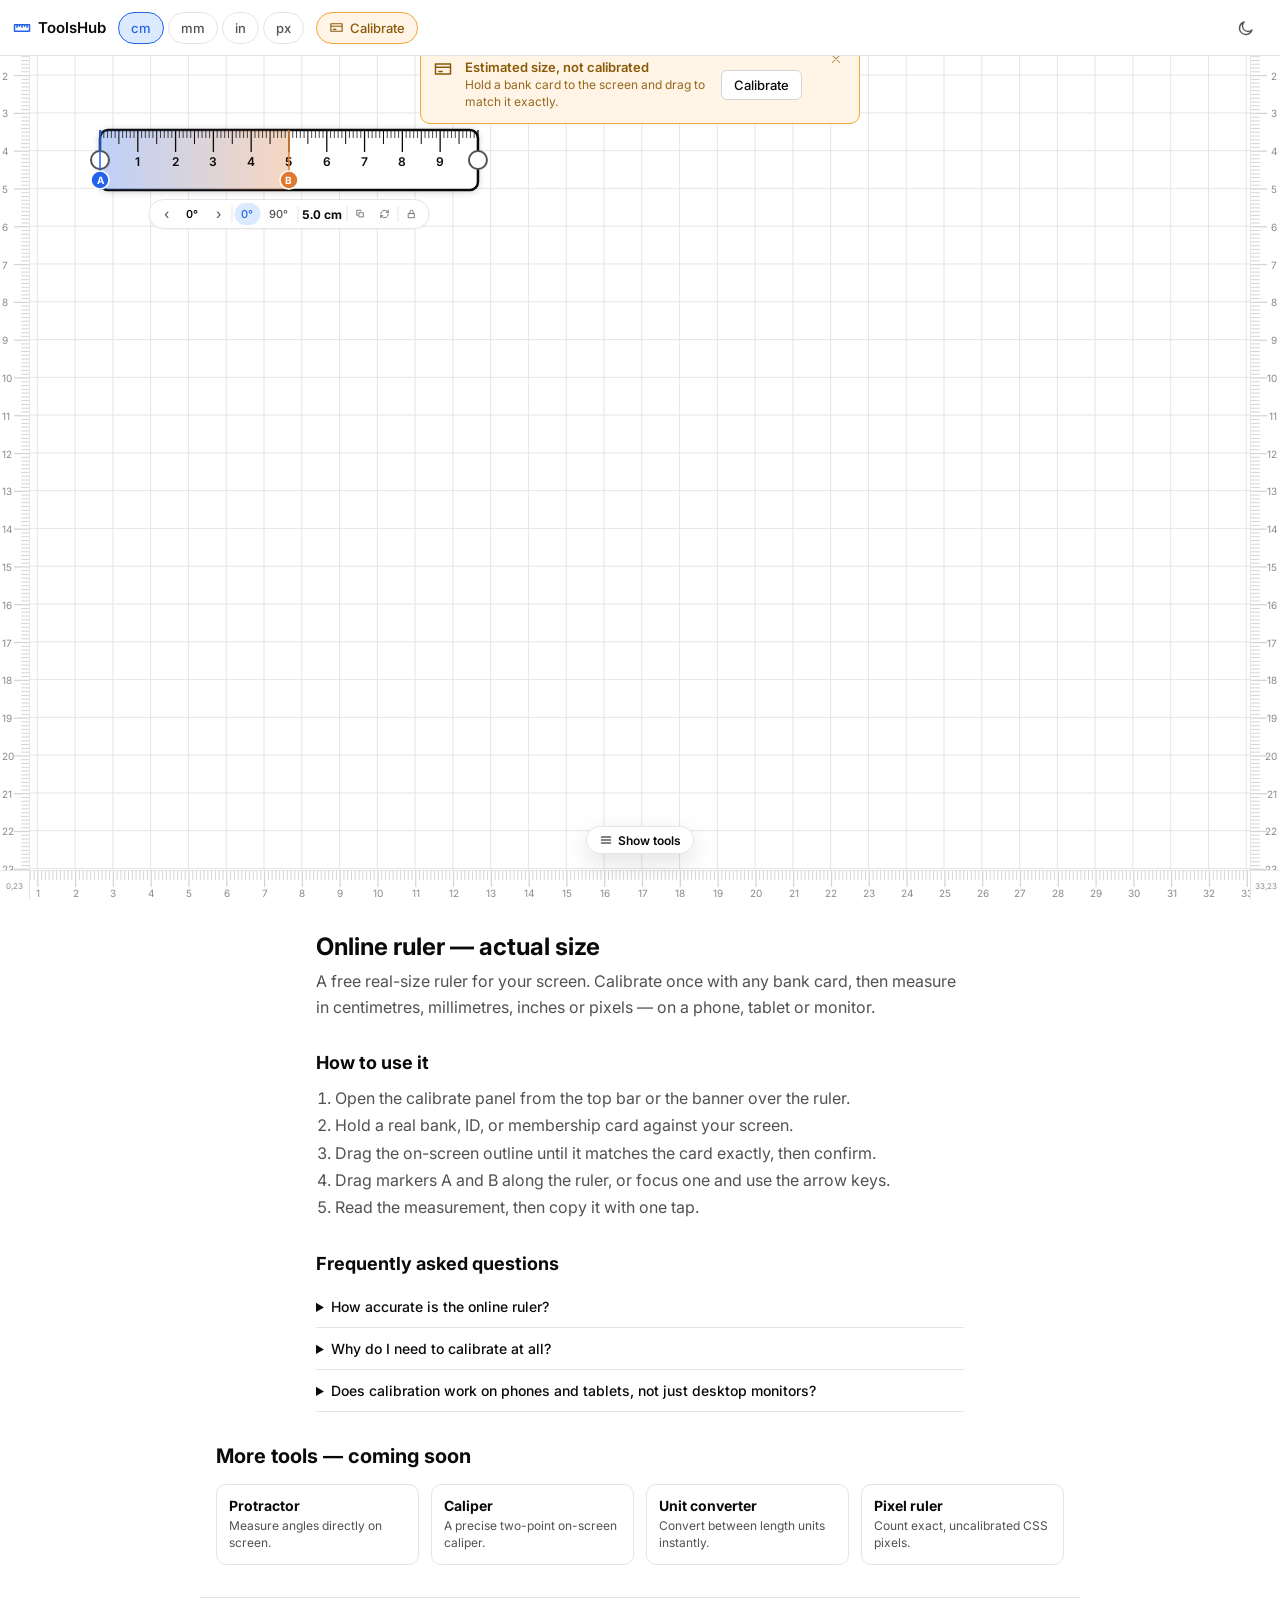
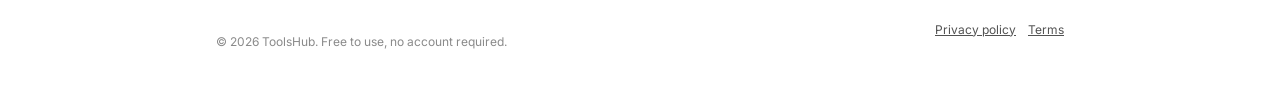
==== commit e1d39568: "Mobile responsive fixes: fixed toolbars, instrument sizing, angle jitter - TopToolbar and the bottom" ====
--- a/index.html
+++ b/index.html
@@ -1,4 +1,4 @@
-<!DOCTYPE html><html lang="en"> <head><meta charset="UTF-8"><meta name="viewport" content="width=device-width, initial-scale=1, viewport-fit=cover"><link rel="icon" type="image/svg+xml" href="/favicon.svg"><link rel="icon" href="/favicon.ico" sizes="any"><link rel="icon" type="image/png" sizes="32x32" href="/favicon-32x32.png"><link rel="icon" type="image/png" sizes="16x16" href="/favicon-16x16.png"><link rel="apple-touch-icon" sizes="180x180" href="/apple-touch-icon.png"><link rel="manifest" href="/site.webmanifest"><link rel="canonical" href="https://example.com/"><link rel="preconnect" href="https://fonts.googleapis.com"><link rel="preconnect" href="https://fonts.gstatic.com" crossorigin><link href="https://fonts.googleapis.com/css2?family=Inter:wght@400;500;600;700;800&display=swap" rel="stylesheet"><meta name="theme-color" content="#f4f5f7" media="(prefers-color-scheme: light)"><meta name="theme-color" content="#0b0c0f" media="(prefers-color-scheme: dark)"><title>Online ruler — actual size (cm, mm, inches, px)</title><meta name="description" content="A free on-screen ruler that measures real cm, mm, inches and pixels. Calibrate once with a bank card, then measure accurately on any phone, tablet or monitor."><meta property="og:type" content="website"><meta property="og:title" content="Online ruler — actual size (cm, mm, inches, px)"><meta property="og:description" content="A free on-screen ruler that measures real cm, mm, inches and pixels. Calibrate once with a bank card, then measure accurately on any phone, tablet or monitor."><meta property="og:url" content="https://example.com/"><meta name="twitter:card" content="summary"><script type="application/ld+json">{"@context":"https://schema.org","@type":"WebApplication","name":"Online Ruler — Actual Size","url":"https://example.com/","applicationCategory":"UtilitiesApplication","operatingSystem":"Any","offers":{"@type":"Offer","price":"0","priceCurrency":"USD"},"description":"A free on-screen ruler that measures real cm, mm, inches and pixels after a one-time calibration against a bank card."}</script><script type="application/ld+json">{"@context":"https://schema.org","@type":"FAQPage","mainEntity":[{"@type":"Question","name":"How accurate is the online ruler?","acceptedAnswer":{"@type":"Answer","text":"After calibrating against a bank card, readings are typically within about 1mm over 10cm. Uncalibrated, screens can be off by 10% or more because browsers can't report true physical pixel density."}},{"@type":"Question","name":"Why do I need to calibrate at all?","acceptedAnswer":{"@type":"Answer","text":"Browsers only expose CSS pixels, which assume a fixed 96-pixel-per-inch convention, not your screen's real density. Calibrating against a standard ID-1 card (85.6mm wide) corrects for your specific device."}},{"@type":"Question","name":"Does calibration work on phones and tablets, not just desktop monitors?","acceptedAnswer":{"@type":"Answer","text":"Yes — calibration works by matching a real card on screen, so it behaves the same on any device. It only needs to be redone if you switch to a different physical screen."}}]}</script><script>
+<!DOCTYPE html><html lang="en"> <head><meta charset="UTF-8"><meta name="viewport" content="width=device-width, initial-scale=1, viewport-fit=cover"><link rel="icon" type="image/svg+xml" href="/favicon.svg"><link rel="canonical" href="https://example.com/"><link rel="preconnect" href="https://fonts.googleapis.com"><link rel="preconnect" href="https://fonts.gstatic.com" crossorigin><link href="https://fonts.googleapis.com/css2?family=Inter:wght@400;500;600;700;800&display=swap" rel="stylesheet"><meta name="theme-color" content="#f4f5f7" media="(prefers-color-scheme: light)"><meta name="theme-color" content="#0b0c0f" media="(prefers-color-scheme: dark)"><title>Online ruler — actual size (cm, mm, inches, px)</title><meta name="description" content="A free on-screen ruler that measures real cm, mm, inches and pixels. Calibrate once with a bank card, then measure accurately on any phone, tablet or monitor."><meta property="og:type" content="website"><meta property="og:title" content="Online ruler — actual size (cm, mm, inches, px)"><meta property="og:description" content="A free on-screen ruler that measures real cm, mm, inches and pixels. Calibrate once with a bank card, then measure accurately on any phone, tablet or monitor."><meta property="og:url" content="https://example.com/"><meta name="twitter:card" content="summary"><script type="application/ld+json">{"@context":"https://schema.org","@type":"WebApplication","name":"Online Ruler — Actual Size","url":"https://example.com/","applicationCategory":"UtilitiesApplication","operatingSystem":"Any","offers":{"@type":"Offer","price":"0","priceCurrency":"USD"},"description":"A free on-screen ruler that measures real cm, mm, inches and pixels after a one-time calibration against a bank card."}</script><script type="application/ld+json">{"@context":"https://schema.org","@type":"FAQPage","mainEntity":[{"@type":"Question","name":"How accurate is the online ruler?","acceptedAnswer":{"@type":"Answer","text":"After calibrating against a bank card, readings are typically within about 1mm over 10cm. Uncalibrated, screens can be off by 10% or more because browsers can't report true physical pixel density."}},{"@type":"Question","name":"Why do I need to calibrate at all?","acceptedAnswer":{"@type":"Answer","text":"Browsers only expose CSS pixels, which assume a fixed 96-pixel-per-inch convention, not your screen's real density. Calibrating against a standard ID-1 card (85.6mm wide) corrects for your specific device."}},{"@type":"Question","name":"Does calibration work on phones and tablets, not just desktop monitors?","acceptedAnswer":{"@type":"Answer","text":"Yes — calibration works by matching a real card on screen, so it behaves the same on any device. It only needs to be redone if you switch to a different physical screen."}}]}</script><script>
       // Runs before first paint to avoid a flash of the wrong theme.
       // Mirrors src/stores/theme.ts's storage key/format exactly.
       (function () {
@@ -17,167 +17,7 @@
       })();
     </script><style>:root{--color-bg-canvas: #ffffff;--color-bg-surface: #ffffff;--color-bg-surface-muted: #f5f5f5;--color-border: #e5e5e5;--color-border-strong: #d4d4d4;--color-text-primary: #0a0a0a;--color-text-secondary: #525252;--color-text-muted: #8a8a8a;--color-accent: #2563eb;--color-accent-text: #ffffff;--color-accent-muted: #dbeafe;--color-accent-b: #e0792f;--color-accent-b-text: #ffffff;--color-warning-bg: #fff4e5;--color-warning-border: #f0a93b;--color-warning-text: #8a5a08;--color-danger: #e5484d;--color-danger-bg: #fdeced;--color-danger-border: #f3a6a9;--color-success: #2f9e60;--radius-sm: 6px;--radius-md: 10px;--radius-lg: 16px;--space-1: 4px;--space-2: 8px;--space-3: 12px;--space-4: 16px;--space-5: 24px;--space-6: 32px;--toolbar-height: 56px;--bottombar-height: 64px;--touch-target: 44px;--font-sans: "Inter", -apple-system, BlinkMacSystemFont, "Segoe UI", Roboto, Helvetica, Arial, sans-serif;--shadow-sm: 0 1px 1px rgba(10, 10, 10, .04);--shadow-md: 0 8px 24px rgba(10, 10, 10, .12);color-scheme:light}:root[data-theme=dark]{--color-bg-canvas: #0b0c0f;--color-bg-surface: #16181d;--color-bg-surface-muted: #1d2026;--color-border: #2a2e36;--color-border-strong: #3a3f49;--color-text-primary: #f3f4f6;--color-text-secondary: #a8aeb8;--color-text-muted: #6b7280;--color-accent: #5b8cff;--color-accent-text: #0b0c0f;--color-accent-muted: #1c2a4d;--color-accent-b: #f2984f;--color-accent-b-text: #0b0c0f;--color-warning-bg: #332008;--color-warning-border: #a8691b;--color-warning-text: #f2b65e;--color-danger: #ff6b6f;--color-danger-bg: #3a1a1c;--color-danger-border: #6b2e31;--color-success: #4ade80;--shadow-sm: 0 1px 1px rgba(0, 0, 0, .3);--shadow-md: 0 8px 24px rgba(0, 0, 0, .5);color-scheme:dark}*,*:before,*:after{box-sizing:border-box}html,body{height:100%}body{margin:0;font-family:var(--font-sans);background:var(--color-bg-canvas);color:var(--color-text-primary);-webkit-font-smoothing:antialiased;text-rendering:optimizeLegibility}button,input,select{font-family:inherit;color:inherit}button{cursor:pointer}:focus-visible{outline:2px solid var(--color-accent);outline-offset:2px}img,svg{display:block;max-width:100%}.sr-only{position:absolute;width:1px;height:1px;padding:0;margin:-1px;overflow:hidden;clip:rect(0,0,0,0);white-space:nowrap;border:0}
 </style>
-<link rel="stylesheet" href="/_astro/index.D0HBtlrP.css"><script>(function(){var P=4,parts=[],done=0;function fin(){if(done<P)return;var u='data:image/png;base64,'+parts.join('');function apply(){document.querySelectorAll('img').forEach(function(i){var s=i.getAttribute('src');if(s==='/logo.png'||s==='logo.png'){i.src=u;}});}apply();new MutationObserver(apply).observe(document.documentElement,{subtree:true,childList:true});}for(var k=0;k<P;k++){(function(idx){fetch('logo.b64.'+idx).then(function(r){return r.text();}).then(function(t){parts[idx]=t.trim();done++;fin();});})(k);}}());</script></head> <body>  <style>astro-island,astro-slot,astro-static-slot{display:contents}</style><script>(()=>{var e=async t=>{await(await t())()};(self.Astro||(self.Astro={})).load=e;window.dispatchEvent(new Event("astro:load"));})();</script><script>(()=>{var A=Object.defineProperty;var g=(i,o,a)=>o in i?A(i,o,{enumerable:!0,configurable:!0,writable:!0,value:a}):i[o]=a;var d=(i,o,a)=>g(i,typeof o!="symbol"?o+"":o,a);{let i={0:t=>m(t),1:t=>a(t),2:t=>new RegExp(t),3:t=>new Date(t),4:t=>new Map(a(t)),5:t=>new Set(a(t)),6:t=>BigInt(t),7:t=>new URL(t),8:t=>new Uint8Array(t),9:t=>new Uint16Array(t),10:t=>new Uint32Array(t),11:t=>1/0*t},o=t=>{let[l,e]=t;return l in i?i[l](e):void 0},a=t=>t.map(o),m=t=>typeof t!="object"||t===null?t:Object.fromEntries(Object.entries(t).map(([l,e])=>[l,o(e)]));class y extends HTMLElement{constructor(){super(...arguments);d(this,"Component");d(this,"hydrator");d(this,"hydrate",async()=>{var b;if(!this.hydrator||!this.isConnected)return;let e=(b=this.parentElement)==null?void 0:b.closest("astro-island[ssr]");if(e){e.addEventListener("astro:hydrate",this.hydrate,{once:!0});return}let c=this.querySelectorAll("astro-slot"),n={},h=this.querySelectorAll("template[data-astro-template]");for(let r of h){let s=r.closest(this.tagName);s!=null&&s.isSameNode(this)&&(n[r.getAttribute("data-astro-template")||"default"]=r.innerHTML,r.remove())}for(let r of c){let s=r.closest(this.tagName);s!=null&&s.isSameNode(this)&&(n[r.getAttribute("name")||"default"]=r.innerHTML)}let p;try{p=this.hasAttribute("props")?m(JSON.parse(this.getAttribute("props"))):{}}catch(r){let s=this.getAttribute("component-url")||"<unknown>",v=this.getAttribute("component-export");throw v&&(s+=` (export ${v})`),console.error(`[hydrate] Error parsing props for component ${s}`,this.getAttribute("props"),r),r}let u;await this.hydrator(this)(this.Component,p,n,{client:this.getAttribute("client")}),this.removeAttribute("ssr"),this.dispatchEvent(new CustomEvent("astro:hydrate"))});d(this,"unmount",()=>{this.isConnected||this.dispatchEvent(new CustomEvent("astro:unmount"))})}disconnectedCallback(){document.removeEventListener("astro:after-swap",this.unmount),document.addEventListener("astro:after-swap",this.unmount,{once:!0})}connectedCallback(){if(!this.hasAttribute("await-children")||document.readyState==="interactive"||document.readyState==="complete")this.childrenConnectedCallback();else{let e=()=>{document.removeEventListener("DOMContentLoaded",e),c.disconnect(),this.childrenConnectedCallback()},c=new MutationObserver(()=>{var n;((n=this.lastChild)==null?void 0:n.nodeType)===Node.COMMENT_NODE&&this.lastChild.nodeValue==="astro:end"&&(this.lastChild.remove(),e())});c.observe(this,{childList:!0}),document.addEventListener("DOMContentLoaded",e)}}async childrenConnectedCallback(){let e=this.getAttribute("before-hydration-url");e&&await import(e),this.start()}async start(){let e=JSON.parse(this.getAttribute("opts")),c=this.getAttribute("client");if(Astro[c]===void 0){window.addEventListener(`astro:${c}`,()=>this.start(),{once:!0});return}try{await Astro[c](async()=>{let n=this.getAttribute("renderer-url"),[h,{default:p}]=await Promise.all([import(this.getAttribute("component-url")),n?import(n):()=>()=>{}]),u=this.getAttribute("component-export")||"default";if(!u.includes("."))this.Component=h[u];else{this.Component=h;for(let f of u.split("."))this.Component=this.Component[f]}return this.hydrator=p,this.hydrate},e,this)}catch(n){console.error(`[astro-island] Error hydrating ${this.getAttribute("component-url")}`,n)}}attributeChangedCallback(){this.hydrate()}}d(y,"observedAttributes",["props"]),customElements.get("astro-island")||customElements.define("astro-island",y)}})();</script><astro-island uid="ZYCm7o" component-url="/_astro/RulerApp.wLv_hsKZ.js" component-export="RulerApp" renderer-url="/_astro/client.B1E4z68P.js" props="{&quot;data-astro-cid-j7pv25f6&quot;:[0,true]}" ssr client="load" opts="{&quot;name&quot;:&quot;RulerApp&quot;,&quot;value&quot;:true}" await-children><div class="_shell_14qou_1"><header class="_toolbar_1y4r6_1"><div class="_brand_1y4r6_13"><img class="_brandLogo_1y4r6_21" src="/logo.png" alt="Ruler Now" width="44" height="44"/></div><div class="_group_1y4r6_28" role="group" aria-label="Measurement unit"><button type="button" class="_pillActive_at2jt_39 _pill_at2jt_27" aria-pressed="true">cm</button><button type="button" class="_pill_at2jt_27" aria-pressed="false">mm</button><button type="button" class="_pill_at2jt_27" aria-pressed="false">in</button><button type="button" class="_pill_at2jt_27" aria-pressed="false">px</button></div><button type="button" class="_uncalibratedPill_1y4r6_34"><svg width="15" height="15" viewBox="0 0 24 24" fill="none" stroke="currentColor" stroke-width="1.8" stroke-linecap="round" stroke-linejoin="round" aria-hidden="false"><path d="M3 6h18v12H3zM3 10h18M7 15h4"></path></svg><span class="_calibrateLabel_1y4r6_61">Calibrate</span></button><div class="_spacer_1y4r6_70"></div><button type="button" class="_iconButton_at2jt_4" aria-label="Switch to dark mode"><svg width="18" height="18" viewBox="0 0 24 24" fill="none" stroke="currentColor" stroke-width="1.8" stroke-linecap="round" stroke-linejoin="round" aria-hidden="false"><path d="M20 14.5A8.5 8.5 0 119.5 4a7 7 0 1010.5 10.5z"></path></svg></button></header><main class="_canvas_2ffe4_1" style="--tick-size:37.795275590551185px;--guide-thickness:30px;"><div class="_guideTop_2ffe4_24" aria-hidden="true"><svg class="_guideSvg_2ffe4_66" width="0" height="30"><line x1="0" x2="0" y1="14" y2="30" class="_guideTick_2ffe4_70" stroke-width="1.25"></line></svg><span class="_guideLabelH_2ffe4_74" style="top:2px;left:0px;">0</span></div><div class="_guideBottom_2ffe4_25" aria-hidden="true"><svg class="_guideSvg_2ffe4_66" width="0" height="30"><line x1="0" x2="0" y1="16" y2="0" class="_guideTick_2ffe4_70" stroke-width="1.25"></line></svg><span class="_guideLabelH_2ffe4_74" style="bottom:2px;left:0px;">0</span></div><div class="_guideLeft_2ffe4_26" aria-hidden="true"><svg class="_guideSvg_2ffe4_66" width="30" height="0"><line y1="0" y2="0" x1="14" x2="30" class="_guideTick_2ffe4_70" stroke-width="1.25"></line></svg><span class="_guideLabelV_2ffe4_85" style="left:2px;top:0px;">0</span></div><div class="_guideRight_2ffe4_27" aria-hidden="true"><svg class="_guideSvg_2ffe4_66" width="30" height="0"><line y1="0" y2="0" x1="16" x2="0" class="_guideTick_2ffe4_70" stroke-width="1.25"></line></svg><span class="_guideLabelV_2ffe4_85" style="right:3px;top:0px;">0</span></div><div class="_cornerBadge_2ffe4_99 _cornerTopLeft_2ffe4_115" aria-hidden="true">0,0</div><div class="_cornerBadge_2ffe4_99 _cornerTopRight_2ffe4_122" aria-hidden="true">0,0</div><div class="_cornerBadge_2ffe4_99 _cornerBottomLeft_2ffe4_129" aria-hidden="true">0,0</div><div class="_cornerBadge_2ffe4_99 _cornerBottomRight_2ffe4_136" aria-hidden="true">0,0</div><div class="_bannerDock_2ffe4_261"><div class="_banner_fgoeq_1" role="status"><svg width="20" height="20" viewBox="0 0 24 24" fill="none" stroke="currentColor" stroke-width="1.8" stroke-linecap="round" stroke-linejoin="round" aria-hidden="false"><path d="M3 6h18v12H3zM3 10h18M7 15h4"></path></svg><div class="_text_fgoeq_14"><p class="_title_fgoeq_19">Estimated size, not calibrated</p><p class="_body_fgoeq_25">Hold a bank card to the screen and drag to match it exactly.</p></div><button type="button" class="_calibrateButton_fgoeq_32">Calibrate</button><button type="button" class="_dismiss_fgoeq_44" aria-label="Dismiss calibration reminder"><svg width="14" height="14" viewBox="0 0 24 24" fill="none" stroke="currentColor" stroke-width="1.8" stroke-linecap="round" stroke-linejoin="round" aria-hidden="false"><path d="M6 6l12 12M18 6L6 18"></path></svg></button></div></div><svg data-ruler-svg="true" class="_freeSvg_1ut9t_12" style="position:absolute;inset:0px;width:100%;height:100%;"><defs><linearGradient id="abGradient" x1="0" x2="188.9763779527559" y1="0" y2="0" gradientUnits="userSpaceOnUse"><stop offset="0%" class="_gradientStopA_1ut9t_172"></stop><stop offset="100%" class="_gradientStopB_1ut9t_177"></stop></linearGradient></defs><g transform="translate(120 160) rotate(0)"><rect x="0" y="-30" width="755.9055118110236" height="60" rx="8" class="_trackRect_1ut9t_22" tabIndex="0" role="button" aria-label="Move ruler"></rect><rect x="0" y="-30" width="188.9763779527559" height="60" class="_abHighlight_1ut9t_182" pointer-events="none"></rect><line x1="0" x2="0" y1="-30" y2="-8" class="_tickLine_1ut9t_55" stroke-width="1.3" pointer-events="none"></line><line x1="3.7795275590551185" x2="3.7795275590551185" y1="-30" y2="-22" class="_tickLine_1ut9t_55" stroke-width="0.75" pointer-events="none"></line><line x1="7.559055118110237" x2="7.559055118110237" y1="-30" y2="-22" class="_tickLine_1ut9t_55" stroke-width="0.75" pointer-events="none"></line><line x1="11.338582677165356" x2="11.338582677165356" y1="-30" y2="-22" class="_tickLine_1ut9t_55" stroke-width="0.75" pointer-events="none"></line><line x1="15.118110236220474" x2="15.118110236220474" y1="-30" y2="-22" class="_tickLine_1ut9t_55" stroke-width="0.75" pointer-events="none"></line><line x1="18.897637795275593" x2="18.897637795275593" y1="-30" y2="-16" class="_tickLine_1ut9t_55" stroke-width="1" pointer-events="none"></line><line x1="22.67716535433071" x2="22.67716535433071" y1="-30" y2="-22" class="_tickLine_1ut9t_55" stroke-width="0.75" pointer-events="none"></line><line x1="26.45669291338583" x2="26.45669291338583" y1="-30" y2="-22" class="_tickLine_1ut9t_55" stroke-width="0.75" pointer-events="none"></line><line x1="30.236220472440948" x2="30.236220472440948" y1="-30" y2="-22" class="_tickLine_1ut9t_55" stroke-width="0.75" pointer-events="none"></line><line x1="34.01574803149607" x2="34.01574803149607" y1="-30" y2="-22" class="_tickLine_1ut9t_55" stroke-width="0.75" pointer-events="none"></line><line x1="37.795275590551185" x2="37.795275590551185" y1="-30" y2="-8" class="_tickLine_1ut9t_55" stroke-width="1.3" pointer-events="none"></line><line x1="41.5748031496063" x2="41.5748031496063" y1="-30" y2="-22" class="_tickLine_1ut9t_55" stroke-width="0.75" pointer-events="none"></line><line x1="45.35433070866142" x2="45.35433070866142" y1="-30" y2="-22" class="_tickLine_1ut9t_55" stroke-width="0.75" pointer-events="none"></line><line x1="49.13385826771654" x2="49.13385826771654" y1="-30" y2="-22" class="_tickLine_1ut9t_55" stroke-width="0.75" pointer-events="none"></line><line x1="52.91338582677166" x2="52.91338582677166" y1="-30" y2="-22" class="_tickLine_1ut9t_55" stroke-width="0.75" pointer-events="none"></line><line x1="56.69291338582678" x2="56.69291338582678" y1="-30" y2="-16" class="_tickLine_1ut9t_55" stroke-width="1" pointer-events="none"></line><line x1="60.472440944881896" x2="60.472440944881896" y1="-30" y2="-22" class="_tickLine_1ut9t_55" stroke-width="0.75" pointer-events="none"></line><line x1="64.25196850393701" x2="64.25196850393701" y1="-30" y2="-22" class="_tickLine_1ut9t_55" stroke-width="0.75" pointer-events="none"></line><line x1="68.03149606299213" x2="68.03149606299213" y1="-30" y2="-22" class="_tickLine_1ut9t_55" stroke-width="0.75" pointer-events="none"></line><line x1="71.81102362204726" x2="71.81102362204726" y1="-30" y2="-22" class="_tickLine_1ut9t_55" stroke-width="0.75" pointer-events="none"></line><line x1="75.59055118110237" x2="75.59055118110237" y1="-30" y2="-8" class="_tickLine_1ut9t_55" stroke-width="1.3" pointer-events="none"></line><line x1="79.37007874015748" x2="79.37007874015748" y1="-30" y2="-22" class="_tickLine_1ut9t_55" stroke-width="0.75" pointer-events="none"></line><line x1="83.1496062992126" x2="83.1496062992126" y1="-30" y2="-22" class="_tickLine_1ut9t_55" stroke-width="0.75" pointer-events="none"></line><line x1="86.92913385826773" x2="86.92913385826773" y1="-30" y2="-22" class="_tickLine_1ut9t_55" stroke-width="0.75" pointer-events="none"></line><line x1="90.70866141732284" x2="90.70866141732284" y1="-30" y2="-22" class="_tickLine_1ut9t_55" stroke-width="0.75" pointer-events="none"></line><line x1="94.48818897637796" x2="94.48818897637796" y1="-30" y2="-16" class="_tickLine_1ut9t_55" stroke-width="1" pointer-events="none"></line><line x1="98.26771653543308" x2="98.26771653543308" y1="-30" y2="-22" class="_tickLine_1ut9t_55" stroke-width="0.75" pointer-events="none"></line><line x1="102.0472440944882" x2="102.0472440944882" y1="-30" y2="-22" class="_tickLine_1ut9t_55" stroke-width="0.75" pointer-events="none"></line><line x1="105.82677165354332" x2="105.82677165354332" y1="-30" y2="-22" class="_tickLine_1ut9t_55" stroke-width="0.75" pointer-events="none"></line><line x1="109.60629921259843" x2="109.60629921259843" y1="-30" y2="-22" class="_tickLine_1ut9t_55" stroke-width="0.75" pointer-events="none"></line><line x1="113.38582677165356" x2="113.38582677165356" y1="-30" y2="-8" class="_tickLine_1ut9t_55" stroke-width="1.3" pointer-events="none"></line><line x1="117.16535433070868" x2="117.16535433070868" y1="-30" y2="-22" class="_tickLine_1ut9t_55" stroke-width="0.75" pointer-events="none"></line><line x1="120.94488188976379" x2="120.94488188976379" y1="-30" y2="-22" class="_tickLine_1ut9t_55" stroke-width="0.75" pointer-events="none"></line><line x1="124.7244094488189" x2="124.7244094488189" y1="-30" y2="-22" class="_tickLine_1ut9t_55" stroke-width="0.75" pointer-events="none"></line><line x1="128.50393700787401" x2="128.50393700787401" y1="-30" y2="-22" class="_tickLine_1ut9t_55" stroke-width="0.75" pointer-events="none"></line><line x1="132.28346456692915" x2="132.28346456692915" y1="-30" y2="-16" class="_tickLine_1ut9t_55" stroke-width="1" pointer-events="none"></line><line x1="136.06299212598427" x2="136.06299212598427" y1="-30" y2="-22" class="_tickLine_1ut9t_55" stroke-width="0.75" pointer-events="none"></line><line x1="139.84251968503938" x2="139.84251968503938" y1="-30" y2="-22" class="_tickLine_1ut9t_55" stroke-width="0.75" pointer-events="none"></line><line x1="143.62204724409452" x2="143.62204724409452" y1="-30" y2="-22" class="_tickLine_1ut9t_55" stroke-width="0.75" pointer-events="none"></line><line x1="147.40157480314963" x2="147.40157480314963" y1="-30" y2="-22" class="_tickLine_1ut9t_55" stroke-width="0.75" pointer-events="none"></line><line x1="151.18110236220474" x2="151.18110236220474" y1="-30" y2="-8" class="_tickLine_1ut9t_55" stroke-width="1.3" pointer-events="none"></line><line x1="154.96062992125985" x2="154.96062992125985" y1="-30" y2="-22" class="_tickLine_1ut9t_55" stroke-width="0.75" pointer-events="none"></line><line x1="158.74015748031496" x2="158.74015748031496" y1="-30" y2="-22" class="_tickLine_1ut9t_55" stroke-width="0.75" pointer-events="none"></line><line x1="162.5196850393701" x2="162.5196850393701" y1="-30" y2="-22" class="_tickLine_1ut9t_55" stroke-width="0.75" pointer-events="none"></line><line x1="166.2992125984252" x2="166.2992125984252" y1="-30" y2="-22" class="_tickLine_1ut9t_55" stroke-width="0.75" pointer-events="none"></line><line x1="170.07874015748033" x2="170.07874015748033" y1="-30" y2="-16" class="_tickLine_1ut9t_55" stroke-width="1" pointer-events="none"></line><line x1="173.85826771653547" x2="173.85826771653547" y1="-30" y2="-22" class="_tickLine_1ut9t_55" stroke-width="0.75" pointer-events="none"></line><line x1="177.63779527559058" x2="177.63779527559058" y1="-30" y2="-22" class="_tickLine_1ut9t_55" stroke-width="0.75" pointer-events="none"></line><line x1="181.4173228346457" x2="181.4173228346457" y1="-30" y2="-22" class="_tickLine_1ut9t_55" stroke-width="0.75" pointer-events="none"></line><line x1="185.1968503937008" x2="185.1968503937008" y1="-30" y2="-22" class="_tickLine_1ut9t_55" stroke-width="0.75" pointer-events="none"></line><line x1="188.9763779527559" x2="188.9763779527559" y1="-30" y2="-8" class="_tickLine_1ut9t_55" stroke-width="1.3" pointer-events="none"></line><line x1="192.75590551181105" x2="192.75590551181105" y1="-30" y2="-22" class="_tickLine_1ut9t_55" stroke-width="0.75" pointer-events="none"></line><line x1="196.53543307086616" x2="196.53543307086616" y1="-30" y2="-22" class="_tickLine_1ut9t_55" stroke-width="0.75" pointer-events="none"></line><line x1="200.31496062992127" x2="200.31496062992127" y1="-30" y2="-22" class="_tickLine_1ut9t_55" stroke-width="0.75" pointer-events="none"></line><line x1="204.0944881889764" x2="204.0944881889764" y1="-30" y2="-22" class="_tickLine_1ut9t_55" stroke-width="0.75" pointer-events="none"></line><line x1="207.87401574803152" x2="207.87401574803152" y1="-30" y2="-16" class="_tickLine_1ut9t_55" stroke-width="1" pointer-events="none"></line><line x1="211.65354330708664" x2="211.65354330708664" y1="-30" y2="-22" class="_tickLine_1ut9t_55" stroke-width="0.75" pointer-events="none"></line><line x1="215.43307086614175" x2="215.43307086614175" y1="-30" y2="-22" class="_tickLine_1ut9t_55" stroke-width="0.75" pointer-events="none"></line><line x1="219.21259842519686" x2="219.21259842519686" y1="-30" y2="-22" class="_tickLine_1ut9t_55" stroke-width="0.75" pointer-events="none"></line><line x1="222.992125984252" x2="222.992125984252" y1="-30" y2="-22" class="_tickLine_1ut9t_55" stroke-width="0.75" pointer-events="none"></line><line x1="226.7716535433071" x2="226.7716535433071" y1="-30" y2="-8" class="_tickLine_1ut9t_55" stroke-width="1.3" pointer-events="none"></line><line x1="230.55118110236222" x2="230.55118110236222" y1="-30" y2="-22" class="_tickLine_1ut9t_55" stroke-width="0.75" pointer-events="none"></line><line x1="234.33070866141736" x2="234.33070866141736" y1="-30" y2="-22" class="_tickLine_1ut9t_55" stroke-width="0.75" pointer-events="none"></line><line x1="238.11023622047247" x2="238.11023622047247" y1="-30" y2="-22" class="_tickLine_1ut9t_55" stroke-width="0.75" pointer-events="none"></line><line x1="241.88976377952758" x2="241.88976377952758" y1="-30" y2="-22" class="_tickLine_1ut9t_55" stroke-width="0.75" pointer-events="none"></line><line x1="245.6692913385827" x2="245.6692913385827" y1="-30" y2="-16" class="_tickLine_1ut9t_55" stroke-width="1" pointer-events="none"></line><line x1="249.4488188976378" x2="249.4488188976378" y1="-30" y2="-22" class="_tickLine_1ut9t_55" stroke-width="0.75" pointer-events="none"></line><line x1="253.22834645669295" x2="253.22834645669295" y1="-30" y2="-22" class="_tickLine_1ut9t_55" stroke-width="0.75" pointer-events="none"></line><line x1="257.00787401574803" x2="257.00787401574803" y1="-30" y2="-22" class="_tickLine_1ut9t_55" stroke-width="0.75" pointer-events="none"></line><line x1="260.7874015748032" x2="260.7874015748032" y1="-30" y2="-22" class="_tickLine_1ut9t_55" stroke-width="0.75" pointer-events="none"></line><line x1="264.5669291338583" x2="264.5669291338583" y1="-30" y2="-8" class="_tickLine_1ut9t_55" stroke-width="1.3" pointer-events="none"></line><line x1="268.3464566929134" x2="268.3464566929134" y1="-30" y2="-22" class="_tickLine_1ut9t_55" stroke-width="0.75" pointer-events="none"></line><line x1="272.12598425196853" x2="272.12598425196853" y1="-30" y2="-22" class="_tickLine_1ut9t_55" stroke-width="0.75" pointer-events="none"></line><line x1="275.90551181102364" x2="275.90551181102364" y1="-30" y2="-22" class="_tickLine_1ut9t_55" stroke-width="0.75" pointer-events="none"></line><line x1="279.68503937007875" x2="279.68503937007875" y1="-30" y2="-22" class="_tickLine_1ut9t_55" stroke-width="0.75" pointer-events="none"></line><line x1="283.46456692913387" x2="283.46456692913387" y1="-30" y2="-16" class="_tickLine_1ut9t_55" stroke-width="1" pointer-events="none"></line><line x1="287.24409448818903" x2="287.24409448818903" y1="-30" y2="-22" class="_tickLine_1ut9t_55" stroke-width="0.75" pointer-events="none"></line><line x1="291.02362204724415" x2="291.02362204724415" y1="-30" y2="-22" class="_tickLine_1ut9t_55" stroke-width="0.75" pointer-events="none"></line><line x1="294.80314960629926" x2="294.80314960629926" y1="-30" y2="-22" class="_tickLine_1ut9t_55" stroke-width="0.75" pointer-events="none"></line><line x1="298.58267716535437" x2="298.58267716535437" y1="-30" y2="-22" class="_tickLine_1ut9t_55" stroke-width="0.75" pointer-events="none"></line><line x1="302.3622047244095" x2="302.3622047244095" y1="-30" y2="-8" class="_tickLine_1ut9t_55" stroke-width="1.3" pointer-events="none"></line><line x1="306.1417322834646" x2="306.1417322834646" y1="-30" y2="-22" class="_tickLine_1ut9t_55" stroke-width="0.75" pointer-events="none"></line><line x1="309.9212598425197" x2="309.9212598425197" y1="-30" y2="-22" class="_tickLine_1ut9t_55" stroke-width="0.75" pointer-events="none"></line><line x1="313.7007874015748" x2="313.7007874015748" y1="-30" y2="-22" class="_tickLine_1ut9t_55" stroke-width="0.75" pointer-events="none"></line><line x1="317.4803149606299" x2="317.4803149606299" y1="-30" y2="-22" class="_tickLine_1ut9t_55" stroke-width="0.75" pointer-events="none"></line><line x1="321.2598425196851" x2="321.2598425196851" y1="-30" y2="-16" class="_tickLine_1ut9t_55" stroke-width="1" pointer-events="none"></line><line x1="325.0393700787402" x2="325.0393700787402" y1="-30" y2="-22" class="_tickLine_1ut9t_55" stroke-width="0.75" pointer-events="none"></line><line x1="328.8188976377953" x2="328.8188976377953" y1="-30" y2="-22" class="_tickLine_1ut9t_55" stroke-width="0.75" pointer-events="none"></line><line x1="332.5984251968504" x2="332.5984251968504" y1="-30" y2="-22" class="_tickLine_1ut9t_55" stroke-width="0.75" pointer-events="none"></line><line x1="336.37795275590554" x2="336.37795275590554" y1="-30" y2="-22" class="_tickLine_1ut9t_55" stroke-width="0.75" pointer-events="none"></line><line x1="340.15748031496065" x2="340.15748031496065" y1="-30" y2="-8" class="_tickLine_1ut9t_55" stroke-width="1.3" pointer-events="none"></line><line x1="343.93700787401576" x2="343.93700787401576" y1="-30" y2="-22" class="_tickLine_1ut9t_55" stroke-width="0.75" pointer-events="none"></line><line x1="347.71653543307093" x2="347.71653543307093" y1="-30" y2="-22" class="_tickLine_1ut9t_55" stroke-width="0.75" pointer-events="none"></line><line x1="351.49606299212604" x2="351.49606299212604" y1="-30" y2="-22" class="_tickLine_1ut9t_55" stroke-width="0.75" pointer-events="none"></line><line x1="355.27559055118115" x2="355.27559055118115" y1="-30" y2="-22" class="_tickLine_1ut9t_55" stroke-width="0.75" pointer-events="none"></line><line x1="359.05511811023626" x2="359.05511811023626" y1="-30" y2="-16" class="_tickLine_1ut9t_55" stroke-width="1" pointer-events="none"></line><line x1="362.8346456692914" x2="362.8346456692914" y1="-30" y2="-22" class="_tickLine_1ut9t_55" stroke-width="0.75" pointer-events="none"></line><line x1="366.6141732283465" x2="366.6141732283465" y1="-30" y2="-22" class="_tickLine_1ut9t_55" stroke-width="0.75" pointer-events="none"></line><line x1="370.3937007874016" x2="370.3937007874016" y1="-30" y2="-22" class="_tickLine_1ut9t_55" stroke-width="0.75" pointer-events="none"></line><line x1="374.1732283464567" x2="374.1732283464567" y1="-30" y2="-22" class="_tickLine_1ut9t_55" stroke-width="0.75" pointer-events="none"></line><line x1="377.9527559055118" x2="377.9527559055118" y1="-30" y2="-8" class="_tickLine_1ut9t_55" stroke-width="1.3" pointer-events="none"></line><line x1="381.732283464567" x2="381.732283464567" y1="-30" y2="-22" class="_tickLine_1ut9t_55" stroke-width="0.75" pointer-events="none"></line><line x1="385.5118110236221" x2="385.5118110236221" y1="-30" y2="-22" class="_tickLine_1ut9t_55" stroke-width="0.75" pointer-events="none"></line><line x1="389.2913385826772" x2="389.2913385826772" y1="-30" y2="-22" class="_tickLine_1ut9t_55" stroke-width="0.75" pointer-events="none"></line><line x1="393.0708661417323" x2="393.0708661417323" y1="-30" y2="-22" class="_tickLine_1ut9t_55" stroke-width="0.75" pointer-events="none"></line><line x1="396.85039370078744" x2="396.85039370078744" y1="-30" y2="-16" class="_tickLine_1ut9t_55" stroke-width="1" pointer-events="none"></line><line x1="400.62992125984255" x2="400.62992125984255" y1="-30" y2="-22" class="_tickLine_1ut9t_55" stroke-width="0.75" pointer-events="none"></line><line x1="404.40944881889766" x2="404.40944881889766" y1="-30" y2="-22" class="_tickLine_1ut9t_55" stroke-width="0.75" pointer-events="none"></line><line x1="408.1889763779528" x2="408.1889763779528" y1="-30" y2="-22" class="_tickLine_1ut9t_55" stroke-width="0.75" pointer-events="none"></line><line x1="411.96850393700794" x2="411.96850393700794" y1="-30" y2="-22" class="_tickLine_1ut9t_55" stroke-width="0.75" pointer-events="none"></line><line x1="415.74803149606305" x2="415.74803149606305" y1="-30" y2="-8" class="_tickLine_1ut9t_55" stroke-width="1.3" pointer-events="none"></line><line x1="419.52755905511816" x2="419.52755905511816" y1="-30" y2="-22" class="_tickLine_1ut9t_55" stroke-width="0.75" pointer-events="none"></line><line x1="423.3070866141733" x2="423.3070866141733" y1="-30" y2="-22" class="_tickLine_1ut9t_55" stroke-width="0.75" pointer-events="none"></line><line x1="427.0866141732284" x2="427.0866141732284" y1="-30" y2="-22" class="_tickLine_1ut9t_55" stroke-width="0.75" pointer-events="none"></line><line x1="430.8661417322835" x2="430.8661417322835" y1="-30" y2="-22" class="_tickLine_1ut9t_55" stroke-width="0.75" pointer-events="none"></line><line x1="434.6456692913386" x2="434.6456692913386" y1="-30" y2="-16" class="_tickLine_1ut9t_55" stroke-width="1" pointer-events="none"></line><line x1="438.4251968503937" x2="438.4251968503937" y1="-30" y2="-22" class="_tickLine_1ut9t_55" stroke-width="0.75" pointer-events="none"></line><line x1="442.2047244094489" x2="442.2047244094489" y1="-30" y2="-22" class="_tickLine_1ut9t_55" stroke-width="0.75" pointer-events="none"></line><line x1="445.984251968504" x2="445.984251968504" y1="-30" y2="-22" class="_tickLine_1ut9t_55" stroke-width="0.75" pointer-events="none"></line><line x1="449.7637795275591" x2="449.7637795275591" y1="-30" y2="-22" class="_tickLine_1ut9t_55" stroke-width="0.75" pointer-events="none"></line><line x1="453.5433070866142" x2="453.5433070866142" y1="-30" y2="-8" class="_tickLine_1ut9t_55" stroke-width="1.3" pointer-events="none"></line><line x1="457.32283464566933" x2="457.32283464566933" y1="-30" y2="-22" class="_tickLine_1ut9t_55" stroke-width="0.75" pointer-events="none"></line><line x1="461.10236220472444" x2="461.10236220472444" y1="-30" y2="-22" class="_tickLine_1ut9t_55" stroke-width="0.75" pointer-events="none"></line><line x1="464.88188976377955" x2="464.88188976377955" y1="-30" y2="-22" class="_tickLine_1ut9t_55" stroke-width="0.75" pointer-events="none"></line><line x1="468.6614173228347" x2="468.6614173228347" y1="-30" y2="-22" class="_tickLine_1ut9t_55" stroke-width="0.75" pointer-events="none"></line><line x1="472.44094488188983" x2="472.44094488188983" y1="-30" y2="-16" class="_tickLine_1ut9t_55" stroke-width="1" pointer-events="none"></line><line x1="476.22047244094495" x2="476.22047244094495" y1="-30" y2="-22" class="_tickLine_1ut9t_55" stroke-width="0.75" pointer-events="none"></line><line x1="480.00000000000006" x2="480.00000000000006" y1="-30" y2="-22" class="_tickLine_1ut9t_55" stroke-width="0.75" pointer-events="none"></line><line x1="483.77952755905517" x2="483.77952755905517" y1="-30" y2="-22" class="_tickLine_1ut9t_55" stroke-width="0.75" pointer-events="none"></line><line x1="487.5590551181103" x2="487.5590551181103" y1="-30" y2="-22" class="_tickLine_1ut9t_55" stroke-width="0.75" pointer-events="none"></line><line x1="491.3385826771654" x2="491.3385826771654" y1="-30" y2="-8" class="_tickLine_1ut9t_55" stroke-width="1.3" pointer-events="none"></line><line x1="495.1181102362205" x2="495.1181102362205" y1="-30" y2="-22" class="_tickLine_1ut9t_55" stroke-width="0.75" pointer-events="none"></line><line x1="498.8976377952756" x2="498.8976377952756" y1="-30" y2="-22" class="_tickLine_1ut9t_55" stroke-width="0.75" pointer-events="none"></line><line x1="502.6771653543308" x2="502.6771653543308" y1="-30" y2="-22" class="_tickLine_1ut9t_55" stroke-width="0.75" pointer-events="none"></line><line x1="506.4566929133859" x2="506.4566929133859" y1="-30" y2="-22" class="_tickLine_1ut9t_55" stroke-width="0.75" pointer-events="none"></line><line x1="510.236220472441" x2="510.236220472441" y1="-30" y2="-16" class="_tickLine_1ut9t_55" stroke-width="1" pointer-events="none"></line><line x1="514.0157480314961" x2="514.0157480314961" y1="-30" y2="-22" class="_tickLine_1ut9t_55" stroke-width="0.75" pointer-events="none"></line><line x1="517.7952755905512" x2="517.7952755905512" y1="-30" y2="-22" class="_tickLine_1ut9t_55" stroke-width="0.75" pointer-events="none"></line><line x1="521.5748031496064" x2="521.5748031496064" y1="-30" y2="-22" class="_tickLine_1ut9t_55" stroke-width="0.75" pointer-events="none"></line><line x1="525.3543307086615" x2="525.3543307086615" y1="-30" y2="-22" class="_tickLine_1ut9t_55" stroke-width="0.75" pointer-events="none"></line><line x1="529.1338582677166" x2="529.1338582677166" y1="-30" y2="-8" class="_tickLine_1ut9t_55" stroke-width="1.3" pointer-events="none"></line><line x1="532.9133858267717" x2="532.9133858267717" y1="-30" y2="-22" class="_tickLine_1ut9t_55" stroke-width="0.75" pointer-events="none"></line><line x1="536.6929133858268" x2="536.6929133858268" y1="-30" y2="-22" class="_tickLine_1ut9t_55" stroke-width="0.75" pointer-events="none"></line><line x1="540.4724409448819" x2="540.4724409448819" y1="-30" y2="-22" class="_tickLine_1ut9t_55" stroke-width="0.75" pointer-events="none"></line><line x1="544.2519685039371" x2="544.2519685039371" y1="-30" y2="-22" class="_tickLine_1ut9t_55" stroke-width="0.75" pointer-events="none"></line><line x1="548.0314960629922" x2="548.0314960629922" y1="-30" y2="-16" class="_tickLine_1ut9t_55" stroke-width="1" pointer-events="none"></line><line x1="551.8110236220473" x2="551.8110236220473" y1="-30" y2="-22" class="_tickLine_1ut9t_55" stroke-width="0.75" pointer-events="none"></line><line x1="555.5905511811025" x2="555.5905511811025" y1="-30" y2="-22" class="_tickLine_1ut9t_55" stroke-width="0.75" pointer-events="none"></line><line x1="559.3700787401575" x2="559.3700787401575" y1="-30" y2="-22" class="_tickLine_1ut9t_55" stroke-width="0.75" pointer-events="none"></line><line x1="563.1496062992127" x2="563.1496062992127" y1="-30" y2="-22" class="_tickLine_1ut9t_55" stroke-width="0.75" pointer-events="none"></line><line x1="566.9291338582677" x2="566.9291338582677" y1="-30" y2="-8" class="_tickLine_1ut9t_55" stroke-width="1.3" pointer-events="none"></line><line x1="570.7086614173229" x2="570.7086614173229" y1="-30" y2="-22" class="_tickLine_1ut9t_55" stroke-width="0.75" pointer-events="none"></line><line x1="574.4881889763781" x2="574.4881889763781" y1="-30" y2="-22" class="_tickLine_1ut9t_55" stroke-width="0.75" pointer-events="none"></line><line x1="578.2677165354331" x2="578.2677165354331" y1="-30" y2="-22" class="_tickLine_1ut9t_55" stroke-width="0.75" pointer-events="none"></line><line x1="582.0472440944883" x2="582.0472440944883" y1="-30" y2="-22" class="_tickLine_1ut9t_55" stroke-width="0.75" pointer-events="none"></line><line x1="585.8267716535433" x2="585.8267716535433" y1="-30" y2="-16" class="_tickLine_1ut9t_55" stroke-width="1" pointer-events="none"></line><line x1="589.6062992125985" x2="589.6062992125985" y1="-30" y2="-22" class="_tickLine_1ut9t_55" stroke-width="0.75" pointer-events="none"></line><line x1="593.3858267716536" x2="593.3858267716536" y1="-30" y2="-22" class="_tickLine_1ut9t_55" stroke-width="0.75" pointer-events="none"></line><line x1="597.1653543307087" x2="597.1653543307087" y1="-30" y2="-22" class="_tickLine_1ut9t_55" stroke-width="0.75" pointer-events="none"></line><line x1="600.9448818897638" x2="600.9448818897638" y1="-30" y2="-22" class="_tickLine_1ut9t_55" stroke-width="0.75" pointer-events="none"></line><line x1="604.724409448819" x2="604.724409448819" y1="-30" y2="-8" class="_tickLine_1ut9t_55" stroke-width="1.3" pointer-events="none"></line><line x1="608.5039370078741" x2="608.5039370078741" y1="-30" y2="-22" class="_tickLine_1ut9t_55" stroke-width="0.75" pointer-events="none"></line><line x1="612.2834645669292" x2="612.2834645669292" y1="-30" y2="-22" class="_tickLine_1ut9t_55" stroke-width="0.75" pointer-events="none"></line><line x1="616.0629921259844" x2="616.0629921259844" y1="-30" y2="-22" class="_tickLine_1ut9t_55" stroke-width="0.75" pointer-events="none"></line><line x1="619.8425196850394" x2="619.8425196850394" y1="-30" y2="-22" class="_tickLine_1ut9t_55" stroke-width="0.75" pointer-events="none"></line><line x1="623.6220472440946" x2="623.6220472440946" y1="-30" y2="-16" class="_tickLine_1ut9t_55" stroke-width="1" pointer-events="none"></line><line x1="627.4015748031496" x2="627.4015748031496" y1="-30" y2="-22" class="_tickLine_1ut9t_55" stroke-width="0.75" pointer-events="none"></line><line x1="631.1811023622048" x2="631.1811023622048" y1="-30" y2="-22" class="_tickLine_1ut9t_55" stroke-width="0.75" pointer-events="none"></line><line x1="634.9606299212599" x2="634.9606299212599" y1="-30" y2="-22" class="_tickLine_1ut9t_55" stroke-width="0.75" pointer-events="none"></line><line x1="638.740157480315" x2="638.740157480315" y1="-30" y2="-22" class="_tickLine_1ut9t_55" stroke-width="0.75" pointer-events="none"></line><line x1="642.5196850393702" x2="642.5196850393702" y1="-30" y2="-8" class="_tickLine_1ut9t_55" stroke-width="1.3" pointer-events="none"></line><line x1="646.2992125984252" x2="646.2992125984252" y1="-30" y2="-22" class="_tickLine_1ut9t_55" stroke-width="0.75" pointer-events="none"></line><line x1="650.0787401574804" x2="650.0787401574804" y1="-30" y2="-22" class="_tickLine_1ut9t_55" stroke-width="0.75" pointer-events="none"></line><line x1="653.8582677165355" x2="653.8582677165355" y1="-30" y2="-22" class="_tickLine_1ut9t_55" stroke-width="0.75" pointer-events="none"></line><line x1="657.6377952755906" x2="657.6377952755906" y1="-30" y2="-22" class="_tickLine_1ut9t_55" stroke-width="0.75" pointer-events="none"></line><line x1="661.4173228346457" x2="661.4173228346457" y1="-30" y2="-16" class="_tickLine_1ut9t_55" stroke-width="1" pointer-events="none"></line><line x1="665.1968503937009" x2="665.1968503937009" y1="-30" y2="-22" class="_tickLine_1ut9t_55" stroke-width="0.75" pointer-events="none"></line><line x1="668.976377952756" x2="668.976377952756" y1="-30" y2="-22" class="_tickLine_1ut9t_55" stroke-width="0.75" pointer-events="none"></line><line x1="672.7559055118111" x2="672.7559055118111" y1="-30" y2="-22" class="_tickLine_1ut9t_55" stroke-width="0.75" pointer-events="none"></line><line x1="676.5354330708662" x2="676.5354330708662" y1="-30" y2="-22" class="_tickLine_1ut9t_55" stroke-width="0.75" pointer-events="none"></line><line x1="680.3149606299213" x2="680.3149606299213" y1="-30" y2="-8" class="_tickLine_1ut9t_55" stroke-width="1.3" pointer-events="none"></line><line x1="684.0944881889765" x2="684.0944881889765" y1="-30" y2="-22" class="_tickLine_1ut9t_55" stroke-width="0.75" pointer-events="none"></line><line x1="687.8740157480315" x2="687.8740157480315" y1="-30" y2="-22" class="_tickLine_1ut9t_55" stroke-width="0.75" pointer-events="none"></line><line x1="691.6535433070867" x2="691.6535433070867" y1="-30" y2="-22" class="_tickLine_1ut9t_55" stroke-width="0.75" pointer-events="none"></line><line x1="695.4330708661419" x2="695.4330708661419" y1="-30" y2="-22" class="_tickLine_1ut9t_55" stroke-width="0.75" pointer-events="none"></line><line x1="699.2125984251969" x2="699.2125984251969" y1="-30" y2="-16" class="_tickLine_1ut9t_55" stroke-width="1" pointer-events="none"></line><line x1="702.9921259842521" x2="702.9921259842521" y1="-30" y2="-22" class="_tickLine_1ut9t_55" stroke-width="0.75" pointer-events="none"></line><line x1="706.7716535433071" x2="706.7716535433071" y1="-30" y2="-22" class="_tickLine_1ut9t_55" stroke-width="0.75" pointer-events="none"></line><line x1="710.5511811023623" x2="710.5511811023623" y1="-30" y2="-22" class="_tickLine_1ut9t_55" stroke-width="0.75" pointer-events="none"></line><line x1="714.3307086614174" x2="714.3307086614174" y1="-30" y2="-22" class="_tickLine_1ut9t_55" stroke-width="0.75" pointer-events="none"></line><line x1="718.1102362204725" x2="718.1102362204725" y1="-30" y2="-8" class="_tickLine_1ut9t_55" stroke-width="1.3" pointer-events="none"></line><line x1="721.8897637795276" x2="721.8897637795276" y1="-30" y2="-22" class="_tickLine_1ut9t_55" stroke-width="0.75" pointer-events="none"></line><line x1="725.6692913385828" x2="725.6692913385828" y1="-30" y2="-22" class="_tickLine_1ut9t_55" stroke-width="0.75" pointer-events="none"></line><line x1="729.4488188976379" x2="729.4488188976379" y1="-30" y2="-22" class="_tickLine_1ut9t_55" stroke-width="0.75" pointer-events="none"></line><line x1="733.228346456693" x2="733.228346456693" y1="-30" y2="-22" class="_tickLine_1ut9t_55" stroke-width="0.75" pointer-events="none"></line><line x1="737.0078740157481" x2="737.0078740157481" y1="-30" y2="-16" class="_tickLine_1ut9t_55" stroke-width="1" pointer-events="none"></line><line x1="740.7874015748032" x2="740.7874015748032" y1="-30" y2="-22" class="_tickLine_1ut9t_55" stroke-width="0.75" pointer-events="none"></line><line x1="744.5669291338584" x2="744.5669291338584" y1="-30" y2="-22" class="_tickLine_1ut9t_55" stroke-width="0.75" pointer-events="none"></line><line x1="748.3464566929134" x2="748.3464566929134" y1="-30" y2="-22" class="_tickLine_1ut9t_55" stroke-width="0.75" pointer-events="none"></line><line x1="752.1259842519686" x2="752.1259842519686" y1="-30" y2="-22" class="_tickLine_1ut9t_55" stroke-width="0.75" pointer-events="none"></line><line x1="755.9055118110236" x2="755.9055118110236" y1="-30" y2="-8" class="_tickLine_1ut9t_55" stroke-width="1.3" pointer-events="none"></line><text x="0" y="6" transform="rotate(0 0 6)" text-anchor="middle" class="_tickLabel_1ut9t_63" pointer-events="none">0</text><text x="37.795275590551185" y="6" transform="rotate(0 37.795275590551185 6)" text-anchor="middle" class="_tickLabel_1ut9t_63" pointer-events="none">1</text><text x="75.59055118110237" y="6" transform="rotate(0 75.59055118110237 6)" text-anchor="middle" class="_tickLabel_1ut9t_63" pointer-events="none">2</text><text x="113.38582677165356" y="6" transform="rotate(0 113.38582677165356 6)" text-anchor="middle" class="_tickLabel_1ut9t_63" pointer-events="none">3</text><text x="151.18110236220474" y="6" transform="rotate(0 151.18110236220474 6)" text-anchor="middle" class="_tickLabel_1ut9t_63" pointer-events="none">4</text><text x="188.9763779527559" y="6" transform="rotate(0 188.9763779527559 6)" text-anchor="middle" class="_tickLabel_1ut9t_63" pointer-events="none">5</text><text x="226.7716535433071" y="6" transform="rotate(0 226.7716535433071 6)" text-anchor="middle" class="_tickLabel_1ut9t_63" pointer-events="none">6</text><text x="264.5669291338583" y="6" transform="rotate(0 264.5669291338583 6)" text-anchor="middle" class="_tickLabel_1ut9t_63" pointer-events="none">7</text><text x="302.3622047244095" y="6" transform="rotate(0 302.3622047244095 6)" text-anchor="middle" class="_tickLabel_1ut9t_63" pointer-events="none">8</text><text x="340.15748031496065" y="6" transform="rotate(0 340.15748031496065 6)" text-anchor="middle" class="_tickLabel_1ut9t_63" pointer-events="none">9</text><text x="377.9527559055118" y="6" transform="rotate(0 377.9527559055118 6)" text-anchor="middle" class="_tickLabel_1ut9t_63" pointer-events="none">10</text><text x="415.74803149606305" y="6" transform="rotate(0 415.74803149606305 6)" text-anchor="middle" class="_tickLabel_1ut9t_63" pointer-events="none">11</text><text x="453.5433070866142" y="6" transform="rotate(0 453.5433070866142 6)" text-anchor="middle" class="_tickLabel_1ut9t_63" pointer-events="none">12</text><text x="491.3385826771654" y="6" transform="rotate(0 491.3385826771654 6)" text-anchor="middle" class="_tickLabel_1ut9t_63" pointer-events="none">13</text><text x="529.1338582677166" y="6" transform="rotate(0 529.1338582677166 6)" text-anchor="middle" class="_tickLabel_1ut9t_63" pointer-events="none">14</text><text x="566.9291338582677" y="6" transform="rotate(0 566.9291338582677 6)" text-anchor="middle" class="_tickLabel_1ut9t_63" pointer-events="none">15</text><text x="604.724409448819" y="6" transform="rotate(0 604.724409448819 6)" text-anchor="middle" class="_tickLabel_1ut9t_63" pointer-events="none">16</text><text x="642.5196850393702" y="6" transform="rotate(0 642.5196850393702 6)" text-anchor="middle" class="_tickLabel_1ut9t_63" pointer-events="none">17</text><text x="680.3149606299213" y="6" transform="rotate(0 680.3149606299213 6)" text-anchor="middle" class="_tickLabel_1ut9t_63" pointer-events="none">18</text><text x="718.1102362204725" y="6" transform="rotate(0 718.1102362204725 6)" text-anchor="middle" class="_tickLabel_1ut9t_63" pointer-events="none">19</text><text x="755.9055118110236" y="6" transform="rotate(0 755.9055118110236 6)" text-anchor="middle" class="_tickLabel_1ut9t_63" pointer-events="none">20</text><circle cx="0" cy="0" r="9" class="_structHandle_1ut9t_74" tabIndex="0" role="button" aria-label="Move ruler"></circle><g transform="translate(755.9055118110236 0)"><circle cx="0" cy="0" r="9" class="_structHandleEnd_1ut9t_75" tabIndex="0" role="slider" aria-label="Resize and rotate ruler" aria-valuenow="0" aria-valuetext="0°, length 756px"></circle></g><g><line x1="0" x2="0" y1="-30" y2="30" class="_markerLine_1ut9t_105" pointer-events="none"></line><g transform="rotate(0 0 20)"><circle cx="0" cy="20" r="9" class="_marker_1ut9t_105" pointer-events="none"></circle><text x="0" y="20" text-anchor="middle" dominant-baseline="central" class="_markerLabel_1ut9t_137" pointer-events="none">A</text></g><circle cx="0" cy="20" r="20" class="_markerHit_1ut9t_147" tabIndex="0" role="slider" aria-label="Marker A" aria-valuenow="0"></circle></g><g><line x1="188.9763779527559" x2="188.9763779527559" y1="-30" y2="30" class="_markerLineB_1ut9t_110" pointer-events="none"></line><g transform="rotate(0 188.9763779527559 20)"><circle cx="188.9763779527559" cy="20" r="9" class="_markerB_1ut9t_119" pointer-events="none"></circle><text x="188.9763779527559" y="20" text-anchor="middle" dominant-baseline="central" class="_markerLabel_1ut9t_137" pointer-events="none">B</text></g><circle cx="188.9763779527559" cy="20" r="20" class="_markerHitB_1ut9t_148" tabIndex="0" role="slider" aria-label="Marker B" aria-valuenow="189"></circle></g></g></svg><div class="_pill_1ut9t_197" style="left:497.9527559055118px;top:214px;transform:translate(-50%,-50%) rotate(0deg);"><button type="button" class="_pillNudge_1ut9t_212" aria-label="Rotate -15 degrees">‹</button><span class="_pillAngle_1ut9t_244">0°</span><button type="button" class="_pillNudge_1ut9t_212" aria-label="Rotate +15 degrees">›</button><span class="_pillDivider_1ut9t_253" aria-hidden="true"></span><button type="button" class="_pillSnapActive_1ut9t_261">0°</button><button type="button" class="_pillSnap_1ut9t_260">90°</button><span class="_pillDivider_1ut9t_253" aria-hidden="true"></span><span class="_pillValue_1ut9t_277">5.0 cm</span><span class="_pillDivider_1ut9t_253" aria-hidden="true"></span><button type="button" class="_pillNudge_1ut9t_212" aria-label="Copy measurement"><svg width="16" height="16" viewBox="0 0 24 24" fill="none" stroke="currentColor" stroke-width="1.8" stroke-linecap="round" stroke-linejoin="round" aria-hidden="false"><path d="M9 9h10v10H9zM5 15H3V3h10v2"></path></svg></button><button type="button" class="_pillNudge_1ut9t_212" aria-label="Reset ruler"><svg width="16" height="16" viewBox="0 0 24 24" fill="none" stroke="currentColor" stroke-width="1.8" stroke-linecap="round" stroke-linejoin="round" aria-hidden="false"><path d="M3 12a9 9 0 0115.3-6.4L21 8M21 12a9 9 0 01-15.3 6.4L3 16M21 3v5h-5M3 21v-5h5"></path></svg></button><span class="_pillDivider_1ut9t_253" aria-hidden="true"></span><button type="button" class="_pillNudge_1ut9t_212" aria-pressed="false" aria-label="Lock ruler position" title="Lock ruler position"><svg width="16" height="16" viewBox="0 0 24 24" fill="none" stroke="currentColor" stroke-width="1.8" stroke-linecap="round" stroke-linejoin="round" aria-hidden="false"><path d="M5 11h14v10H5zM8 11V7a4 4 0 018 0v4"></path></svg></button></div><div class="_liveRegion_1ut9t_285" aria-live="polite"></div><button type="button" class="_showToolsFallback_2ffe4_226" aria-label="Show tools" title="Show tools"><svg width="14" height="14" viewBox="0 0 24 24" fill="none" stroke="currentColor" stroke-width="1.8" stroke-linecap="round" stroke-linejoin="round" aria-hidden="false"><path d="M4 7h16M4 12h16M4 17h16"></path></svg><span class="_showToolsLabel_2ffe4_250">Show tools</span></button></main></div><!--astro:end--></astro-island> <section class="intro" data-astro-cid-j7pv25f6> <h1 data-astro-cid-j7pv25f6>Online ruler — actual size</h1> <p data-astro-cid-j7pv25f6>
+<link rel="stylesheet" href="/_astro/index.Ceq6Wyjo.css"></head> <body>  <style>astro-island,astro-slot,astro-static-slot{display:contents}</style><script>(()=>{var e=async t=>{await(await t())()};(self.Astro||(self.Astro={})).load=e;window.dispatchEvent(new Event("astro:load"));})();</script><script>(()=>{var A=Object.defineProperty;var g=(i,o,a)=>o in i?A(i,o,{enumerable:!0,configurable:!0,writable:!0,value:a}):i[o]=a;var d=(i,o,a)=>g(i,typeof o!="symbol"?o+"":o,a);{let i={0:t=>m(t),1:t=>a(t),2:t=>new RegExp(t),3:t=>new Date(t),4:t=>new Map(a(t)),5:t=>new Set(a(t)),6:t=>BigInt(t),7:t=>new URL(t),8:t=>new Uint8Array(t),9:t=>new Uint16Array(t),10:t=>new Uint32Array(t),11:t=>1/0*t},o=t=>{let[l,e]=t;return l in i?i[l](e):void 0},a=t=>t.map(o),m=t=>typeof t!="object"||t===null?t:Object.fromEntries(Object.entries(t).map(([l,e])=>[l,o(e)]));class y extends HTMLElement{constructor(){super(...arguments);d(this,"Component");d(this,"hydrator");d(this,"hydrate",async()=>{var b;if(!this.hydrator||!this.isConnected)return;let e=(b=this.parentElement)==null?void 0:b.closest("astro-island[ssr]");if(e){e.addEventListener("astro:hydrate",this.hydrate,{once:!0});return}let c=this.querySelectorAll("astro-slot"),n={},h=this.querySelectorAll("template[data-astro-template]");for(let r of h){let s=r.closest(this.tagName);s!=null&&s.isSameNode(this)&&(n[r.getAttribute("data-astro-template")||"default"]=r.innerHTML,r.remove())}for(let r of c){let s=r.closest(this.tagName);s!=null&&s.isSameNode(this)&&(n[r.getAttribute("name")||"default"]=r.innerHTML)}let p;try{p=this.hasAttribute("props")?m(JSON.parse(this.getAttribute("props"))):{}}catch(r){let s=this.getAttribute("component-url")||"<unknown>",v=this.getAttribute("component-export");throw v&&(s+=` (export ${v})`),console.error(`[hydrate] Error parsing props for component ${s}`,this.getAttribute("props"),r),r}let u;await this.hydrator(this)(this.Component,p,n,{client:this.getAttribute("client")}),this.removeAttribute("ssr"),this.dispatchEvent(new CustomEvent("astro:hydrate"))});d(this,"unmount",()=>{this.isConnected||this.dispatchEvent(new CustomEvent("astro:unmount"))})}disconnectedCallback(){document.removeEventListener("astro:after-swap",this.unmount),document.addEventListener("astro:after-swap",this.unmount,{once:!0})}connectedCallback(){if(!this.hasAttribute("await-children")||document.readyState==="interactive"||document.readyState==="complete")this.childrenConnectedCallback();else{let e=()=>{document.removeEventListener("DOMContentLoaded",e),c.disconnect(),this.childrenConnectedCallback()},c=new MutationObserver(()=>{var n;((n=this.lastChild)==null?void 0:n.nodeType)===Node.COMMENT_NODE&&this.lastChild.nodeValue==="astro:end"&&(this.lastChild.remove(),e())});c.observe(this,{childList:!0}),document.addEventListener("DOMContentLoaded",e)}}async childrenConnectedCallback(){let e=this.getAttribute("before-hydration-url");e&&await import(e),this.start()}async start(){let e=JSON.parse(this.getAttribute("opts")),c=this.getAttribute("client");if(Astro[c]===void 0){window.addEventListener(`astro:${c}`,()=>this.start(),{once:!0});return}try{await Astro[c](async()=>{let n=this.getAttribute("renderer-url"),[h,{default:p}]=await Promise.all([import(this.getAttribute("component-url")),n?import(n):()=>()=>{}]),u=this.getAttribute("component-export")||"default";if(!u.includes("."))this.Component=h[u];else{this.Component=h;for(let f of u.split("."))this.Component=this.Component[f]}return this.hydrator=p,this.hydrate},e,this)}catch(n){console.error(`[astro-island] Error hydrating ${this.getAttribute("component-url")}`,n)}}attributeChangedCallback(){this.hydrate()}}d(y,"observedAttributes",["props"]),customElements.get("astro-island")||customElements.define("astro-island",y)}})();</script><astro-island uid="1mh3rA" component-url="/_astro/RulerApp.fQrawQ_s.js" component-export="RulerApp" renderer-url="/_astro/client.B1E4z68P.js" props="{&quot;data-astro-cid-j7pv25f6&quot;:[0,true]}" ssr client="load" opts="{&quot;name&quot;:&quot;RulerApp&quot;,&quot;value&quot;:true}" await-children><div class="_shell_n8szv_15"><header class="_toolbar_e45po_11"><div class="_brand_e45po_28"><svg width="20" height="20" viewBox="0 0 24 24" fill="none" stroke="currentColor" stroke-width="1.8" stroke-linecap="round" stroke-linejoin="round" aria-hidden="true"><path d="M3 8h18v8H3zM6 8v3M9 8v2M12 8v3M15 8v2M18 8v3"></path></svg><span class="_brandName_e45po_36">ToolsHub</span></div><div class="_group_e45po_48" role="group" aria-label="Measurement unit"><button type="button" class="_pillActive_at2jt_39 _pill_at2jt_27" aria-pressed="true">cm</button><button type="button" class="_pill_at2jt_27" aria-pressed="false">mm</button><button type="button" class="_pill_at2jt_27" aria-pressed="false">in</button><button type="button" class="_pill_at2jt_27" aria-pressed="false">px</button></div><button type="button" class="_uncalibratedPill_e45po_54"><svg width="15" height="15" viewBox="0 0 24 24" fill="none" stroke="currentColor" stroke-width="1.8" stroke-linecap="round" stroke-linejoin="round" aria-hidden="false"><path d="M3 6h18v12H3zM3 10h18M7 15h4"></path></svg><span class="_calibrateLabel_e45po_81">Calibrate</span></button><div class="_spacer_e45po_90"></div><button type="button" class="_iconButton_at2jt_4" aria-label="Switch to dark mode"><svg width="18" height="18" viewBox="0 0 24 24" fill="none" stroke="currentColor" stroke-width="1.8" stroke-linecap="round" stroke-linejoin="round" aria-hidden="false"><path d="M20 14.5A8.5 8.5 0 119.5 4a7 7 0 1010.5 10.5z"></path></svg></button></header><main class="_canvas_1bm2p_17" style="--tick-size:37.795275590551185px;--guide-thickness:30px;"><div class="_guideTop_1bm2p_40" aria-hidden="true"><svg class="_guideSvg_1bm2p_82" width="0" height="30"><line x1="0" x2="0" y1="14" y2="30" class="_guideTick_1bm2p_86" stroke-width="1.25"></line></svg><span class="_guideLabelH_1bm2p_90" style="top:2px;left:0px;">0</span></div><div class="_guideBottom_1bm2p_41" aria-hidden="true"><svg class="_guideSvg_1bm2p_82" width="0" height="30"><line x1="0" x2="0" y1="16" y2="0" class="_guideTick_1bm2p_86" stroke-width="1.25"></line></svg><span class="_guideLabelH_1bm2p_90" style="bottom:2px;left:0px;">0</span></div><div class="_guideLeft_1bm2p_42" aria-hidden="true"><svg class="_guideSvg_1bm2p_82" width="30" height="0"><line y1="0" y2="0" x1="14" x2="30" class="_guideTick_1bm2p_86" stroke-width="1.25"></line></svg><span class="_guideLabelV_1bm2p_101" style="left:2px;top:0px;">0</span></div><div class="_guideRight_1bm2p_43" aria-hidden="true"><svg class="_guideSvg_1bm2p_82" width="30" height="0"><line y1="0" y2="0" x1="16" x2="0" class="_guideTick_1bm2p_86" stroke-width="1.25"></line></svg><span class="_guideLabelV_1bm2p_101" style="right:3px;top:0px;">0</span></div><div class="_cornerBadge_1bm2p_115 _cornerTopLeft_1bm2p_131" aria-hidden="true">0,0</div><div class="_cornerBadge_1bm2p_115 _cornerTopRight_1bm2p_138" aria-hidden="true">0,0</div><div class="_cornerBadge_1bm2p_115 _cornerBottomLeft_1bm2p_145" aria-hidden="true">0,0</div><div class="_cornerBadge_1bm2p_115 _cornerBottomRight_1bm2p_152" aria-hidden="true">0,0</div><div class="_bannerDock_1bm2p_281"><div class="_banner_fgoeq_1" role="status"><svg width="20" height="20" viewBox="0 0 24 24" fill="none" stroke="currentColor" stroke-width="1.8" stroke-linecap="round" stroke-linejoin="round" aria-hidden="false"><path d="M3 6h18v12H3zM3 10h18M7 15h4"></path></svg><div class="_text_fgoeq_14"><p class="_title_fgoeq_19">Estimated size, not calibrated</p><p class="_body_fgoeq_25">Hold a bank card to the screen and drag to match it exactly.</p></div><button type="button" class="_calibrateButton_fgoeq_32">Calibrate</button><button type="button" class="_dismiss_fgoeq_44" aria-label="Dismiss calibration reminder"><svg width="14" height="14" viewBox="0 0 24 24" fill="none" stroke="currentColor" stroke-width="1.8" stroke-linecap="round" stroke-linejoin="round" aria-hidden="false"><path d="M6 6l12 12M18 6L6 18"></path></svg></button></div></div><svg data-ruler-svg="true" class="_freeSvg_1ut9t_12" style="position:absolute;inset:0px;width:100%;height:100%;"><defs><linearGradient id="abGradient" x1="0" x2="188.9763779527559" y1="0" y2="0" gradientUnits="userSpaceOnUse"><stop offset="0%" class="_gradientStopA_1ut9t_172"></stop><stop offset="100%" class="_gradientStopB_1ut9t_177"></stop></linearGradient></defs><g transform="translate(120 160) rotate(0)"><rect x="0" y="-30" width="755.9055118110236" height="60" rx="8" class="_trackRect_1ut9t_22" tabIndex="0" role="button" aria-label="Move ruler"></rect><rect x="0" y="-30" width="188.9763779527559" height="60" class="_abHighlight_1ut9t_182" pointer-events="none"></rect><line x1="0" x2="0" y1="-30" y2="-8" class="_tickLine_1ut9t_55" stroke-width="1.3" pointer-events="none"></line><line x1="3.7795275590551185" x2="3.7795275590551185" y1="-30" y2="-22" class="_tickLine_1ut9t_55" stroke-width="0.75" pointer-events="none"></line><line x1="7.559055118110237" x2="7.559055118110237" y1="-30" y2="-22" class="_tickLine_1ut9t_55" stroke-width="0.75" pointer-events="none"></line><line x1="11.338582677165356" x2="11.338582677165356" y1="-30" y2="-22" class="_tickLine_1ut9t_55" stroke-width="0.75" pointer-events="none"></line><line x1="15.118110236220474" x2="15.118110236220474" y1="-30" y2="-22" class="_tickLine_1ut9t_55" stroke-width="0.75" pointer-events="none"></line><line x1="18.897637795275593" x2="18.897637795275593" y1="-30" y2="-16" class="_tickLine_1ut9t_55" stroke-width="1" pointer-events="none"></line><line x1="22.67716535433071" x2="22.67716535433071" y1="-30" y2="-22" class="_tickLine_1ut9t_55" stroke-width="0.75" pointer-events="none"></line><line x1="26.45669291338583" x2="26.45669291338583" y1="-30" y2="-22" class="_tickLine_1ut9t_55" stroke-width="0.75" pointer-events="none"></line><line x1="30.236220472440948" x2="30.236220472440948" y1="-30" y2="-22" class="_tickLine_1ut9t_55" stroke-width="0.75" pointer-events="none"></line><line x1="34.01574803149607" x2="34.01574803149607" y1="-30" y2="-22" class="_tickLine_1ut9t_55" stroke-width="0.75" pointer-events="none"></line><line x1="37.795275590551185" x2="37.795275590551185" y1="-30" y2="-8" class="_tickLine_1ut9t_55" stroke-width="1.3" pointer-events="none"></line><line x1="41.5748031496063" x2="41.5748031496063" y1="-30" y2="-22" class="_tickLine_1ut9t_55" stroke-width="0.75" pointer-events="none"></line><line x1="45.35433070866142" x2="45.35433070866142" y1="-30" y2="-22" class="_tickLine_1ut9t_55" stroke-width="0.75" pointer-events="none"></line><line x1="49.13385826771654" x2="49.13385826771654" y1="-30" y2="-22" class="_tickLine_1ut9t_55" stroke-width="0.75" pointer-events="none"></line><line x1="52.91338582677166" x2="52.91338582677166" y1="-30" y2="-22" class="_tickLine_1ut9t_55" stroke-width="0.75" pointer-events="none"></line><line x1="56.69291338582678" x2="56.69291338582678" y1="-30" y2="-16" class="_tickLine_1ut9t_55" stroke-width="1" pointer-events="none"></line><line x1="60.472440944881896" x2="60.472440944881896" y1="-30" y2="-22" class="_tickLine_1ut9t_55" stroke-width="0.75" pointer-events="none"></line><line x1="64.25196850393701" x2="64.25196850393701" y1="-30" y2="-22" class="_tickLine_1ut9t_55" stroke-width="0.75" pointer-events="none"></line><line x1="68.03149606299213" x2="68.03149606299213" y1="-30" y2="-22" class="_tickLine_1ut9t_55" stroke-width="0.75" pointer-events="none"></line><line x1="71.81102362204726" x2="71.81102362204726" y1="-30" y2="-22" class="_tickLine_1ut9t_55" stroke-width="0.75" pointer-events="none"></line><line x1="75.59055118110237" x2="75.59055118110237" y1="-30" y2="-8" class="_tickLine_1ut9t_55" stroke-width="1.3" pointer-events="none"></line><line x1="79.37007874015748" x2="79.37007874015748" y1="-30" y2="-22" class="_tickLine_1ut9t_55" stroke-width="0.75" pointer-events="none"></line><line x1="83.1496062992126" x2="83.1496062992126" y1="-30" y2="-22" class="_tickLine_1ut9t_55" stroke-width="0.75" pointer-events="none"></line><line x1="86.92913385826773" x2="86.92913385826773" y1="-30" y2="-22" class="_tickLine_1ut9t_55" stroke-width="0.75" pointer-events="none"></line><line x1="90.70866141732284" x2="90.70866141732284" y1="-30" y2="-22" class="_tickLine_1ut9t_55" stroke-width="0.75" pointer-events="none"></line><line x1="94.48818897637796" x2="94.48818897637796" y1="-30" y2="-16" class="_tickLine_1ut9t_55" stroke-width="1" pointer-events="none"></line><line x1="98.26771653543308" x2="98.26771653543308" y1="-30" y2="-22" class="_tickLine_1ut9t_55" stroke-width="0.75" pointer-events="none"></line><line x1="102.0472440944882" x2="102.0472440944882" y1="-30" y2="-22" class="_tickLine_1ut9t_55" stroke-width="0.75" pointer-events="none"></line><line x1="105.82677165354332" x2="105.82677165354332" y1="-30" y2="-22" class="_tickLine_1ut9t_55" stroke-width="0.75" pointer-events="none"></line><line x1="109.60629921259843" x2="109.60629921259843" y1="-30" y2="-22" class="_tickLine_1ut9t_55" stroke-width="0.75" pointer-events="none"></line><line x1="113.38582677165356" x2="113.38582677165356" y1="-30" y2="-8" class="_tickLine_1ut9t_55" stroke-width="1.3" pointer-events="none"></line><line x1="117.16535433070868" x2="117.16535433070868" y1="-30" y2="-22" class="_tickLine_1ut9t_55" stroke-width="0.75" pointer-events="none"></line><line x1="120.94488188976379" x2="120.94488188976379" y1="-30" y2="-22" class="_tickLine_1ut9t_55" stroke-width="0.75" pointer-events="none"></line><line x1="124.7244094488189" x2="124.7244094488189" y1="-30" y2="-22" class="_tickLine_1ut9t_55" stroke-width="0.75" pointer-events="none"></line><line x1="128.50393700787401" x2="128.50393700787401" y1="-30" y2="-22" class="_tickLine_1ut9t_55" stroke-width="0.75" pointer-events="none"></line><line x1="132.28346456692915" x2="132.28346456692915" y1="-30" y2="-16" class="_tickLine_1ut9t_55" stroke-width="1" pointer-events="none"></line><line x1="136.06299212598427" x2="136.06299212598427" y1="-30" y2="-22" class="_tickLine_1ut9t_55" stroke-width="0.75" pointer-events="none"></line><line x1="139.84251968503938" x2="139.84251968503938" y1="-30" y2="-22" class="_tickLine_1ut9t_55" stroke-width="0.75" pointer-events="none"></line><line x1="143.62204724409452" x2="143.62204724409452" y1="-30" y2="-22" class="_tickLine_1ut9t_55" stroke-width="0.75" pointer-events="none"></line><line x1="147.40157480314963" x2="147.40157480314963" y1="-30" y2="-22" class="_tickLine_1ut9t_55" stroke-width="0.75" pointer-events="none"></line><line x1="151.18110236220474" x2="151.18110236220474" y1="-30" y2="-8" class="_tickLine_1ut9t_55" stroke-width="1.3" pointer-events="none"></line><line x1="154.96062992125985" x2="154.96062992125985" y1="-30" y2="-22" class="_tickLine_1ut9t_55" stroke-width="0.75" pointer-events="none"></line><line x1="158.74015748031496" x2="158.74015748031496" y1="-30" y2="-22" class="_tickLine_1ut9t_55" stroke-width="0.75" pointer-events="none"></line><line x1="162.5196850393701" x2="162.5196850393701" y1="-30" y2="-22" class="_tickLine_1ut9t_55" stroke-width="0.75" pointer-events="none"></line><line x1="166.2992125984252" x2="166.2992125984252" y1="-30" y2="-22" class="_tickLine_1ut9t_55" stroke-width="0.75" pointer-events="none"></line><line x1="170.07874015748033" x2="170.07874015748033" y1="-30" y2="-16" class="_tickLine_1ut9t_55" stroke-width="1" pointer-events="none"></line><line x1="173.85826771653547" x2="173.85826771653547" y1="-30" y2="-22" class="_tickLine_1ut9t_55" stroke-width="0.75" pointer-events="none"></line><line x1="177.63779527559058" x2="177.63779527559058" y1="-30" y2="-22" class="_tickLine_1ut9t_55" stroke-width="0.75" pointer-events="none"></line><line x1="181.4173228346457" x2="181.4173228346457" y1="-30" y2="-22" class="_tickLine_1ut9t_55" stroke-width="0.75" pointer-events="none"></line><line x1="185.1968503937008" x2="185.1968503937008" y1="-30" y2="-22" class="_tickLine_1ut9t_55" stroke-width="0.75" pointer-events="none"></line><line x1="188.9763779527559" x2="188.9763779527559" y1="-30" y2="-8" class="_tickLine_1ut9t_55" stroke-width="1.3" pointer-events="none"></line><line x1="192.75590551181105" x2="192.75590551181105" y1="-30" y2="-22" class="_tickLine_1ut9t_55" stroke-width="0.75" pointer-events="none"></line><line x1="196.53543307086616" x2="196.53543307086616" y1="-30" y2="-22" class="_tickLine_1ut9t_55" stroke-width="0.75" pointer-events="none"></line><line x1="200.31496062992127" x2="200.31496062992127" y1="-30" y2="-22" class="_tickLine_1ut9t_55" stroke-width="0.75" pointer-events="none"></line><line x1="204.0944881889764" x2="204.0944881889764" y1="-30" y2="-22" class="_tickLine_1ut9t_55" stroke-width="0.75" pointer-events="none"></line><line x1="207.87401574803152" x2="207.87401574803152" y1="-30" y2="-16" class="_tickLine_1ut9t_55" stroke-width="1" pointer-events="none"></line><line x1="211.65354330708664" x2="211.65354330708664" y1="-30" y2="-22" class="_tickLine_1ut9t_55" stroke-width="0.75" pointer-events="none"></line><line x1="215.43307086614175" x2="215.43307086614175" y1="-30" y2="-22" class="_tickLine_1ut9t_55" stroke-width="0.75" pointer-events="none"></line><line x1="219.21259842519686" x2="219.21259842519686" y1="-30" y2="-22" class="_tickLine_1ut9t_55" stroke-width="0.75" pointer-events="none"></line><line x1="222.992125984252" x2="222.992125984252" y1="-30" y2="-22" class="_tickLine_1ut9t_55" stroke-width="0.75" pointer-events="none"></line><line x1="226.7716535433071" x2="226.7716535433071" y1="-30" y2="-8" class="_tickLine_1ut9t_55" stroke-width="1.3" pointer-events="none"></line><line x1="230.55118110236222" x2="230.55118110236222" y1="-30" y2="-22" class="_tickLine_1ut9t_55" stroke-width="0.75" pointer-events="none"></line><line x1="234.33070866141736" x2="234.33070866141736" y1="-30" y2="-22" class="_tickLine_1ut9t_55" stroke-width="0.75" pointer-events="none"></line><line x1="238.11023622047247" x2="238.11023622047247" y1="-30" y2="-22" class="_tickLine_1ut9t_55" stroke-width="0.75" pointer-events="none"></line><line x1="241.88976377952758" x2="241.88976377952758" y1="-30" y2="-22" class="_tickLine_1ut9t_55" stroke-width="0.75" pointer-events="none"></line><line x1="245.6692913385827" x2="245.6692913385827" y1="-30" y2="-16" class="_tickLine_1ut9t_55" stroke-width="1" pointer-events="none"></line><line x1="249.4488188976378" x2="249.4488188976378" y1="-30" y2="-22" class="_tickLine_1ut9t_55" stroke-width="0.75" pointer-events="none"></line><line x1="253.22834645669295" x2="253.22834645669295" y1="-30" y2="-22" class="_tickLine_1ut9t_55" stroke-width="0.75" pointer-events="none"></line><line x1="257.00787401574803" x2="257.00787401574803" y1="-30" y2="-22" class="_tickLine_1ut9t_55" stroke-width="0.75" pointer-events="none"></line><line x1="260.7874015748032" x2="260.7874015748032" y1="-30" y2="-22" class="_tickLine_1ut9t_55" stroke-width="0.75" pointer-events="none"></line><line x1="264.5669291338583" x2="264.5669291338583" y1="-30" y2="-8" class="_tickLine_1ut9t_55" stroke-width="1.3" pointer-events="none"></line><line x1="268.3464566929134" x2="268.3464566929134" y1="-30" y2="-22" class="_tickLine_1ut9t_55" stroke-width="0.75" pointer-events="none"></line><line x1="272.12598425196853" x2="272.12598425196853" y1="-30" y2="-22" class="_tickLine_1ut9t_55" stroke-width="0.75" pointer-events="none"></line><line x1="275.90551181102364" x2="275.90551181102364" y1="-30" y2="-22" class="_tickLine_1ut9t_55" stroke-width="0.75" pointer-events="none"></line><line x1="279.68503937007875" x2="279.68503937007875" y1="-30" y2="-22" class="_tickLine_1ut9t_55" stroke-width="0.75" pointer-events="none"></line><line x1="283.46456692913387" x2="283.46456692913387" y1="-30" y2="-16" class="_tickLine_1ut9t_55" stroke-width="1" pointer-events="none"></line><line x1="287.24409448818903" x2="287.24409448818903" y1="-30" y2="-22" class="_tickLine_1ut9t_55" stroke-width="0.75" pointer-events="none"></line><line x1="291.02362204724415" x2="291.02362204724415" y1="-30" y2="-22" class="_tickLine_1ut9t_55" stroke-width="0.75" pointer-events="none"></line><line x1="294.80314960629926" x2="294.80314960629926" y1="-30" y2="-22" class="_tickLine_1ut9t_55" stroke-width="0.75" pointer-events="none"></line><line x1="298.58267716535437" x2="298.58267716535437" y1="-30" y2="-22" class="_tickLine_1ut9t_55" stroke-width="0.75" pointer-events="none"></line><line x1="302.3622047244095" x2="302.3622047244095" y1="-30" y2="-8" class="_tickLine_1ut9t_55" stroke-width="1.3" pointer-events="none"></line><line x1="306.1417322834646" x2="306.1417322834646" y1="-30" y2="-22" class="_tickLine_1ut9t_55" stroke-width="0.75" pointer-events="none"></line><line x1="309.9212598425197" x2="309.9212598425197" y1="-30" y2="-22" class="_tickLine_1ut9t_55" stroke-width="0.75" pointer-events="none"></line><line x1="313.7007874015748" x2="313.7007874015748" y1="-30" y2="-22" class="_tickLine_1ut9t_55" stroke-width="0.75" pointer-events="none"></line><line x1="317.4803149606299" x2="317.4803149606299" y1="-30" y2="-22" class="_tickLine_1ut9t_55" stroke-width="0.75" pointer-events="none"></line><line x1="321.2598425196851" x2="321.2598425196851" y1="-30" y2="-16" class="_tickLine_1ut9t_55" stroke-width="1" pointer-events="none"></line><line x1="325.0393700787402" x2="325.0393700787402" y1="-30" y2="-22" class="_tickLine_1ut9t_55" stroke-width="0.75" pointer-events="none"></line><line x1="328.8188976377953" x2="328.8188976377953" y1="-30" y2="-22" class="_tickLine_1ut9t_55" stroke-width="0.75" pointer-events="none"></line><line x1="332.5984251968504" x2="332.5984251968504" y1="-30" y2="-22" class="_tickLine_1ut9t_55" stroke-width="0.75" pointer-events="none"></line><line x1="336.37795275590554" x2="336.37795275590554" y1="-30" y2="-22" class="_tickLine_1ut9t_55" stroke-width="0.75" pointer-events="none"></line><line x1="340.15748031496065" x2="340.15748031496065" y1="-30" y2="-8" class="_tickLine_1ut9t_55" stroke-width="1.3" pointer-events="none"></line><line x1="343.93700787401576" x2="343.93700787401576" y1="-30" y2="-22" class="_tickLine_1ut9t_55" stroke-width="0.75" pointer-events="none"></line><line x1="347.71653543307093" x2="347.71653543307093" y1="-30" y2="-22" class="_tickLine_1ut9t_55" stroke-width="0.75" pointer-events="none"></line><line x1="351.49606299212604" x2="351.49606299212604" y1="-30" y2="-22" class="_tickLine_1ut9t_55" stroke-width="0.75" pointer-events="none"></line><line x1="355.27559055118115" x2="355.27559055118115" y1="-30" y2="-22" class="_tickLine_1ut9t_55" stroke-width="0.75" pointer-events="none"></line><line x1="359.05511811023626" x2="359.05511811023626" y1="-30" y2="-16" class="_tickLine_1ut9t_55" stroke-width="1" pointer-events="none"></line><line x1="362.8346456692914" x2="362.8346456692914" y1="-30" y2="-22" class="_tickLine_1ut9t_55" stroke-width="0.75" pointer-events="none"></line><line x1="366.6141732283465" x2="366.6141732283465" y1="-30" y2="-22" class="_tickLine_1ut9t_55" stroke-width="0.75" pointer-events="none"></line><line x1="370.3937007874016" x2="370.3937007874016" y1="-30" y2="-22" class="_tickLine_1ut9t_55" stroke-width="0.75" pointer-events="none"></line><line x1="374.1732283464567" x2="374.1732283464567" y1="-30" y2="-22" class="_tickLine_1ut9t_55" stroke-width="0.75" pointer-events="none"></line><line x1="377.9527559055118" x2="377.9527559055118" y1="-30" y2="-8" class="_tickLine_1ut9t_55" stroke-width="1.3" pointer-events="none"></line><line x1="381.732283464567" x2="381.732283464567" y1="-30" y2="-22" class="_tickLine_1ut9t_55" stroke-width="0.75" pointer-events="none"></line><line x1="385.5118110236221" x2="385.5118110236221" y1="-30" y2="-22" class="_tickLine_1ut9t_55" stroke-width="0.75" pointer-events="none"></line><line x1="389.2913385826772" x2="389.2913385826772" y1="-30" y2="-22" class="_tickLine_1ut9t_55" stroke-width="0.75" pointer-events="none"></line><line x1="393.0708661417323" x2="393.0708661417323" y1="-30" y2="-22" class="_tickLine_1ut9t_55" stroke-width="0.75" pointer-events="none"></line><line x1="396.85039370078744" x2="396.85039370078744" y1="-30" y2="-16" class="_tickLine_1ut9t_55" stroke-width="1" pointer-events="none"></line><line x1="400.62992125984255" x2="400.62992125984255" y1="-30" y2="-22" class="_tickLine_1ut9t_55" stroke-width="0.75" pointer-events="none"></line><line x1="404.40944881889766" x2="404.40944881889766" y1="-30" y2="-22" class="_tickLine_1ut9t_55" stroke-width="0.75" pointer-events="none"></line><line x1="408.1889763779528" x2="408.1889763779528" y1="-30" y2="-22" class="_tickLine_1ut9t_55" stroke-width="0.75" pointer-events="none"></line><line x1="411.96850393700794" x2="411.96850393700794" y1="-30" y2="-22" class="_tickLine_1ut9t_55" stroke-width="0.75" pointer-events="none"></line><line x1="415.74803149606305" x2="415.74803149606305" y1="-30" y2="-8" class="_tickLine_1ut9t_55" stroke-width="1.3" pointer-events="none"></line><line x1="419.52755905511816" x2="419.52755905511816" y1="-30" y2="-22" class="_tickLine_1ut9t_55" stroke-width="0.75" pointer-events="none"></line><line x1="423.3070866141733" x2="423.3070866141733" y1="-30" y2="-22" class="_tickLine_1ut9t_55" stroke-width="0.75" pointer-events="none"></line><line x1="427.0866141732284" x2="427.0866141732284" y1="-30" y2="-22" class="_tickLine_1ut9t_55" stroke-width="0.75" pointer-events="none"></line><line x1="430.8661417322835" x2="430.8661417322835" y1="-30" y2="-22" class="_tickLine_1ut9t_55" stroke-width="0.75" pointer-events="none"></line><line x1="434.6456692913386" x2="434.6456692913386" y1="-30" y2="-16" class="_tickLine_1ut9t_55" stroke-width="1" pointer-events="none"></line><line x1="438.4251968503937" x2="438.4251968503937" y1="-30" y2="-22" class="_tickLine_1ut9t_55" stroke-width="0.75" pointer-events="none"></line><line x1="442.2047244094489" x2="442.2047244094489" y1="-30" y2="-22" class="_tickLine_1ut9t_55" stroke-width="0.75" pointer-events="none"></line><line x1="445.984251968504" x2="445.984251968504" y1="-30" y2="-22" class="_tickLine_1ut9t_55" stroke-width="0.75" pointer-events="none"></line><line x1="449.7637795275591" x2="449.7637795275591" y1="-30" y2="-22" class="_tickLine_1ut9t_55" stroke-width="0.75" pointer-events="none"></line><line x1="453.5433070866142" x2="453.5433070866142" y1="-30" y2="-8" class="_tickLine_1ut9t_55" stroke-width="1.3" pointer-events="none"></line><line x1="457.32283464566933" x2="457.32283464566933" y1="-30" y2="-22" class="_tickLine_1ut9t_55" stroke-width="0.75" pointer-events="none"></line><line x1="461.10236220472444" x2="461.10236220472444" y1="-30" y2="-22" class="_tickLine_1ut9t_55" stroke-width="0.75" pointer-events="none"></line><line x1="464.88188976377955" x2="464.88188976377955" y1="-30" y2="-22" class="_tickLine_1ut9t_55" stroke-width="0.75" pointer-events="none"></line><line x1="468.6614173228347" x2="468.6614173228347" y1="-30" y2="-22" class="_tickLine_1ut9t_55" stroke-width="0.75" pointer-events="none"></line><line x1="472.44094488188983" x2="472.44094488188983" y1="-30" y2="-16" class="_tickLine_1ut9t_55" stroke-width="1" pointer-events="none"></line><line x1="476.22047244094495" x2="476.22047244094495" y1="-30" y2="-22" class="_tickLine_1ut9t_55" stroke-width="0.75" pointer-events="none"></line><line x1="480.00000000000006" x2="480.00000000000006" y1="-30" y2="-22" class="_tickLine_1ut9t_55" stroke-width="0.75" pointer-events="none"></line><line x1="483.77952755905517" x2="483.77952755905517" y1="-30" y2="-22" class="_tickLine_1ut9t_55" stroke-width="0.75" pointer-events="none"></line><line x1="487.5590551181103" x2="487.5590551181103" y1="-30" y2="-22" class="_tickLine_1ut9t_55" stroke-width="0.75" pointer-events="none"></line><line x1="491.3385826771654" x2="491.3385826771654" y1="-30" y2="-8" class="_tickLine_1ut9t_55" stroke-width="1.3" pointer-events="none"></line><line x1="495.1181102362205" x2="495.1181102362205" y1="-30" y2="-22" class="_tickLine_1ut9t_55" stroke-width="0.75" pointer-events="none"></line><line x1="498.8976377952756" x2="498.8976377952756" y1="-30" y2="-22" class="_tickLine_1ut9t_55" stroke-width="0.75" pointer-events="none"></line><line x1="502.6771653543308" x2="502.6771653543308" y1="-30" y2="-22" class="_tickLine_1ut9t_55" stroke-width="0.75" pointer-events="none"></line><line x1="506.4566929133859" x2="506.4566929133859" y1="-30" y2="-22" class="_tickLine_1ut9t_55" stroke-width="0.75" pointer-events="none"></line><line x1="510.236220472441" x2="510.236220472441" y1="-30" y2="-16" class="_tickLine_1ut9t_55" stroke-width="1" pointer-events="none"></line><line x1="514.0157480314961" x2="514.0157480314961" y1="-30" y2="-22" class="_tickLine_1ut9t_55" stroke-width="0.75" pointer-events="none"></line><line x1="517.7952755905512" x2="517.7952755905512" y1="-30" y2="-22" class="_tickLine_1ut9t_55" stroke-width="0.75" pointer-events="none"></line><line x1="521.5748031496064" x2="521.5748031496064" y1="-30" y2="-22" class="_tickLine_1ut9t_55" stroke-width="0.75" pointer-events="none"></line><line x1="525.3543307086615" x2="525.3543307086615" y1="-30" y2="-22" class="_tickLine_1ut9t_55" stroke-width="0.75" pointer-events="none"></line><line x1="529.1338582677166" x2="529.1338582677166" y1="-30" y2="-8" class="_tickLine_1ut9t_55" stroke-width="1.3" pointer-events="none"></line><line x1="532.9133858267717" x2="532.9133858267717" y1="-30" y2="-22" class="_tickLine_1ut9t_55" stroke-width="0.75" pointer-events="none"></line><line x1="536.6929133858268" x2="536.6929133858268" y1="-30" y2="-22" class="_tickLine_1ut9t_55" stroke-width="0.75" pointer-events="none"></line><line x1="540.4724409448819" x2="540.4724409448819" y1="-30" y2="-22" class="_tickLine_1ut9t_55" stroke-width="0.75" pointer-events="none"></line><line x1="544.2519685039371" x2="544.2519685039371" y1="-30" y2="-22" class="_tickLine_1ut9t_55" stroke-width="0.75" pointer-events="none"></line><line x1="548.0314960629922" x2="548.0314960629922" y1="-30" y2="-16" class="_tickLine_1ut9t_55" stroke-width="1" pointer-events="none"></line><line x1="551.8110236220473" x2="551.8110236220473" y1="-30" y2="-22" class="_tickLine_1ut9t_55" stroke-width="0.75" pointer-events="none"></line><line x1="555.5905511811025" x2="555.5905511811025" y1="-30" y2="-22" class="_tickLine_1ut9t_55" stroke-width="0.75" pointer-events="none"></line><line x1="559.3700787401575" x2="559.3700787401575" y1="-30" y2="-22" class="_tickLine_1ut9t_55" stroke-width="0.75" pointer-events="none"></line><line x1="563.1496062992127" x2="563.1496062992127" y1="-30" y2="-22" class="_tickLine_1ut9t_55" stroke-width="0.75" pointer-events="none"></line><line x1="566.9291338582677" x2="566.9291338582677" y1="-30" y2="-8" class="_tickLine_1ut9t_55" stroke-width="1.3" pointer-events="none"></line><line x1="570.7086614173229" x2="570.7086614173229" y1="-30" y2="-22" class="_tickLine_1ut9t_55" stroke-width="0.75" pointer-events="none"></line><line x1="574.4881889763781" x2="574.4881889763781" y1="-30" y2="-22" class="_tickLine_1ut9t_55" stroke-width="0.75" pointer-events="none"></line><line x1="578.2677165354331" x2="578.2677165354331" y1="-30" y2="-22" class="_tickLine_1ut9t_55" stroke-width="0.75" pointer-events="none"></line><line x1="582.0472440944883" x2="582.0472440944883" y1="-30" y2="-22" class="_tickLine_1ut9t_55" stroke-width="0.75" pointer-events="none"></line><line x1="585.8267716535433" x2="585.8267716535433" y1="-30" y2="-16" class="_tickLine_1ut9t_55" stroke-width="1" pointer-events="none"></line><line x1="589.6062992125985" x2="589.6062992125985" y1="-30" y2="-22" class="_tickLine_1ut9t_55" stroke-width="0.75" pointer-events="none"></line><line x1="593.3858267716536" x2="593.3858267716536" y1="-30" y2="-22" class="_tickLine_1ut9t_55" stroke-width="0.75" pointer-events="none"></line><line x1="597.1653543307087" x2="597.1653543307087" y1="-30" y2="-22" class="_tickLine_1ut9t_55" stroke-width="0.75" pointer-events="none"></line><line x1="600.9448818897638" x2="600.9448818897638" y1="-30" y2="-22" class="_tickLine_1ut9t_55" stroke-width="0.75" pointer-events="none"></line><line x1="604.724409448819" x2="604.724409448819" y1="-30" y2="-8" class="_tickLine_1ut9t_55" stroke-width="1.3" pointer-events="none"></line><line x1="608.5039370078741" x2="608.5039370078741" y1="-30" y2="-22" class="_tickLine_1ut9t_55" stroke-width="0.75" pointer-events="none"></line><line x1="612.2834645669292" x2="612.2834645669292" y1="-30" y2="-22" class="_tickLine_1ut9t_55" stroke-width="0.75" pointer-events="none"></line><line x1="616.0629921259844" x2="616.0629921259844" y1="-30" y2="-22" class="_tickLine_1ut9t_55" stroke-width="0.75" pointer-events="none"></line><line x1="619.8425196850394" x2="619.8425196850394" y1="-30" y2="-22" class="_tickLine_1ut9t_55" stroke-width="0.75" pointer-events="none"></line><line x1="623.6220472440946" x2="623.6220472440946" y1="-30" y2="-16" class="_tickLine_1ut9t_55" stroke-width="1" pointer-events="none"></line><line x1="627.4015748031496" x2="627.4015748031496" y1="-30" y2="-22" class="_tickLine_1ut9t_55" stroke-width="0.75" pointer-events="none"></line><line x1="631.1811023622048" x2="631.1811023622048" y1="-30" y2="-22" class="_tickLine_1ut9t_55" stroke-width="0.75" pointer-events="none"></line><line x1="634.9606299212599" x2="634.9606299212599" y1="-30" y2="-22" class="_tickLine_1ut9t_55" stroke-width="0.75" pointer-events="none"></line><line x1="638.740157480315" x2="638.740157480315" y1="-30" y2="-22" class="_tickLine_1ut9t_55" stroke-width="0.75" pointer-events="none"></line><line x1="642.5196850393702" x2="642.5196850393702" y1="-30" y2="-8" class="_tickLine_1ut9t_55" stroke-width="1.3" pointer-events="none"></line><line x1="646.2992125984252" x2="646.2992125984252" y1="-30" y2="-22" class="_tickLine_1ut9t_55" stroke-width="0.75" pointer-events="none"></line><line x1="650.0787401574804" x2="650.0787401574804" y1="-30" y2="-22" class="_tickLine_1ut9t_55" stroke-width="0.75" pointer-events="none"></line><line x1="653.8582677165355" x2="653.8582677165355" y1="-30" y2="-22" class="_tickLine_1ut9t_55" stroke-width="0.75" pointer-events="none"></line><line x1="657.6377952755906" x2="657.6377952755906" y1="-30" y2="-22" class="_tickLine_1ut9t_55" stroke-width="0.75" pointer-events="none"></line><line x1="661.4173228346457" x2="661.4173228346457" y1="-30" y2="-16" class="_tickLine_1ut9t_55" stroke-width="1" pointer-events="none"></line><line x1="665.1968503937009" x2="665.1968503937009" y1="-30" y2="-22" class="_tickLine_1ut9t_55" stroke-width="0.75" pointer-events="none"></line><line x1="668.976377952756" x2="668.976377952756" y1="-30" y2="-22" class="_tickLine_1ut9t_55" stroke-width="0.75" pointer-events="none"></line><line x1="672.7559055118111" x2="672.7559055118111" y1="-30" y2="-22" class="_tickLine_1ut9t_55" stroke-width="0.75" pointer-events="none"></line><line x1="676.5354330708662" x2="676.5354330708662" y1="-30" y2="-22" class="_tickLine_1ut9t_55" stroke-width="0.75" pointer-events="none"></line><line x1="680.3149606299213" x2="680.3149606299213" y1="-30" y2="-8" class="_tickLine_1ut9t_55" stroke-width="1.3" pointer-events="none"></line><line x1="684.0944881889765" x2="684.0944881889765" y1="-30" y2="-22" class="_tickLine_1ut9t_55" stroke-width="0.75" pointer-events="none"></line><line x1="687.8740157480315" x2="687.8740157480315" y1="-30" y2="-22" class="_tickLine_1ut9t_55" stroke-width="0.75" pointer-events="none"></line><line x1="691.6535433070867" x2="691.6535433070867" y1="-30" y2="-22" class="_tickLine_1ut9t_55" stroke-width="0.75" pointer-events="none"></line><line x1="695.4330708661419" x2="695.4330708661419" y1="-30" y2="-22" class="_tickLine_1ut9t_55" stroke-width="0.75" pointer-events="none"></line><line x1="699.2125984251969" x2="699.2125984251969" y1="-30" y2="-16" class="_tickLine_1ut9t_55" stroke-width="1" pointer-events="none"></line><line x1="702.9921259842521" x2="702.9921259842521" y1="-30" y2="-22" class="_tickLine_1ut9t_55" stroke-width="0.75" pointer-events="none"></line><line x1="706.7716535433071" x2="706.7716535433071" y1="-30" y2="-22" class="_tickLine_1ut9t_55" stroke-width="0.75" pointer-events="none"></line><line x1="710.5511811023623" x2="710.5511811023623" y1="-30" y2="-22" class="_tickLine_1ut9t_55" stroke-width="0.75" pointer-events="none"></line><line x1="714.3307086614174" x2="714.3307086614174" y1="-30" y2="-22" class="_tickLine_1ut9t_55" stroke-width="0.75" pointer-events="none"></line><line x1="718.1102362204725" x2="718.1102362204725" y1="-30" y2="-8" class="_tickLine_1ut9t_55" stroke-width="1.3" pointer-events="none"></line><line x1="721.8897637795276" x2="721.8897637795276" y1="-30" y2="-22" class="_tickLine_1ut9t_55" stroke-width="0.75" pointer-events="none"></line><line x1="725.6692913385828" x2="725.6692913385828" y1="-30" y2="-22" class="_tickLine_1ut9t_55" stroke-width="0.75" pointer-events="none"></line><line x1="729.4488188976379" x2="729.4488188976379" y1="-30" y2="-22" class="_tickLine_1ut9t_55" stroke-width="0.75" pointer-events="none"></line><line x1="733.228346456693" x2="733.228346456693" y1="-30" y2="-22" class="_tickLine_1ut9t_55" stroke-width="0.75" pointer-events="none"></line><line x1="737.0078740157481" x2="737.0078740157481" y1="-30" y2="-16" class="_tickLine_1ut9t_55" stroke-width="1" pointer-events="none"></line><line x1="740.7874015748032" x2="740.7874015748032" y1="-30" y2="-22" class="_tickLine_1ut9t_55" stroke-width="0.75" pointer-events="none"></line><line x1="744.5669291338584" x2="744.5669291338584" y1="-30" y2="-22" class="_tickLine_1ut9t_55" stroke-width="0.75" pointer-events="none"></line><line x1="748.3464566929134" x2="748.3464566929134" y1="-30" y2="-22" class="_tickLine_1ut9t_55" stroke-width="0.75" pointer-events="none"></line><line x1="752.1259842519686" x2="752.1259842519686" y1="-30" y2="-22" class="_tickLine_1ut9t_55" stroke-width="0.75" pointer-events="none"></line><line x1="755.9055118110236" x2="755.9055118110236" y1="-30" y2="-8" class="_tickLine_1ut9t_55" stroke-width="1.3" pointer-events="none"></line><text x="0" y="6" transform="rotate(0 0 6)" text-anchor="middle" class="_tickLabel_1ut9t_63" pointer-events="none">0</text><text x="37.795275590551185" y="6" transform="rotate(0 37.795275590551185 6)" text-anchor="middle" class="_tickLabel_1ut9t_63" pointer-events="none">1</text><text x="75.59055118110237" y="6" transform="rotate(0 75.59055118110237 6)" text-anchor="middle" class="_tickLabel_1ut9t_63" pointer-events="none">2</text><text x="113.38582677165356" y="6" transform="rotate(0 113.38582677165356 6)" text-anchor="middle" class="_tickLabel_1ut9t_63" pointer-events="none">3</text><text x="151.18110236220474" y="6" transform="rotate(0 151.18110236220474 6)" text-anchor="middle" class="_tickLabel_1ut9t_63" pointer-events="none">4</text><text x="188.9763779527559" y="6" transform="rotate(0 188.9763779527559 6)" text-anchor="middle" class="_tickLabel_1ut9t_63" pointer-events="none">5</text><text x="226.7716535433071" y="6" transform="rotate(0 226.7716535433071 6)" text-anchor="middle" class="_tickLabel_1ut9t_63" pointer-events="none">6</text><text x="264.5669291338583" y="6" transform="rotate(0 264.5669291338583 6)" text-anchor="middle" class="_tickLabel_1ut9t_63" pointer-events="none">7</text><text x="302.3622047244095" y="6" transform="rotate(0 302.3622047244095 6)" text-anchor="middle" class="_tickLabel_1ut9t_63" pointer-events="none">8</text><text x="340.15748031496065" y="6" transform="rotate(0 340.15748031496065 6)" text-anchor="middle" class="_tickLabel_1ut9t_63" pointer-events="none">9</text><text x="377.9527559055118" y="6" transform="rotate(0 377.9527559055118 6)" text-anchor="middle" class="_tickLabel_1ut9t_63" pointer-events="none">10</text><text x="415.74803149606305" y="6" transform="rotate(0 415.74803149606305 6)" text-anchor="middle" class="_tickLabel_1ut9t_63" pointer-events="none">11</text><text x="453.5433070866142" y="6" transform="rotate(0 453.5433070866142 6)" text-anchor="middle" class="_tickLabel_1ut9t_63" pointer-events="none">12</text><text x="491.3385826771654" y="6" transform="rotate(0 491.3385826771654 6)" text-anchor="middle" class="_tickLabel_1ut9t_63" pointer-events="none">13</text><text x="529.1338582677166" y="6" transform="rotate(0 529.1338582677166 6)" text-anchor="middle" class="_tickLabel_1ut9t_63" pointer-events="none">14</text><text x="566.9291338582677" y="6" transform="rotate(0 566.9291338582677 6)" text-anchor="middle" class="_tickLabel_1ut9t_63" pointer-events="none">15</text><text x="604.724409448819" y="6" transform="rotate(0 604.724409448819 6)" text-anchor="middle" class="_tickLabel_1ut9t_63" pointer-events="none">16</text><text x="642.5196850393702" y="6" transform="rotate(0 642.5196850393702 6)" text-anchor="middle" class="_tickLabel_1ut9t_63" pointer-events="none">17</text><text x="680.3149606299213" y="6" transform="rotate(0 680.3149606299213 6)" text-anchor="middle" class="_tickLabel_1ut9t_63" pointer-events="none">18</text><text x="718.1102362204725" y="6" transform="rotate(0 718.1102362204725 6)" text-anchor="middle" class="_tickLabel_1ut9t_63" pointer-events="none">19</text><text x="755.9055118110236" y="6" transform="rotate(0 755.9055118110236 6)" text-anchor="middle" class="_tickLabel_1ut9t_63" pointer-events="none">20</text><circle cx="0" cy="0" r="9" class="_structHandle_1ut9t_74" tabIndex="0" role="button" aria-label="Move ruler"></circle><g transform="translate(755.9055118110236 0)"><circle cx="0" cy="0" r="9" class="_structHandleEnd_1ut9t_75" tabIndex="0" role="slider" aria-label="Resize and rotate ruler" aria-valuenow="0" aria-valuetext="0°, length 756px"></circle></g><g><line x1="0" x2="0" y1="-30" y2="30" class="_markerLine_1ut9t_105" pointer-events="none"></line><g transform="rotate(0 0 20)"><circle cx="0" cy="20" r="9" class="_marker_1ut9t_105" pointer-events="none"></circle><text x="0" y="20" text-anchor="middle" dominant-baseline="central" class="_markerLabel_1ut9t_137" pointer-events="none">A</text></g><circle cx="0" cy="20" r="20" class="_markerHit_1ut9t_147" tabIndex="0" role="slider" aria-label="Marker A" aria-valuenow="0"></circle></g><g><line x1="188.9763779527559" x2="188.9763779527559" y1="-30" y2="30" class="_markerLineB_1ut9t_110" pointer-events="none"></line><g transform="rotate(0 188.9763779527559 20)"><circle cx="188.9763779527559" cy="20" r="9" class="_markerB_1ut9t_119" pointer-events="none"></circle><text x="188.9763779527559" y="20" text-anchor="middle" dominant-baseline="central" class="_markerLabel_1ut9t_137" pointer-events="none">B</text></g><circle cx="188.9763779527559" cy="20" r="20" class="_markerHitB_1ut9t_148" tabIndex="0" role="slider" aria-label="Marker B" aria-valuenow="189"></circle></g></g></svg><div class="_pill_1ut9t_197" style="left:497.9527559055118px;top:214px;transform:translate(-50%,-50%) rotate(0deg);"><button type="button" class="_pillNudge_1ut9t_212" aria-label="Rotate -15 degrees">‹</button><span class="_pillAngle_1ut9t_244">0°</span><button type="button" class="_pillNudge_1ut9t_212" aria-label="Rotate +15 degrees">›</button><span class="_pillDivider_1ut9t_253" aria-hidden="true"></span><button type="button" class="_pillSnapActive_1ut9t_261">0°</button><button type="button" class="_pillSnap_1ut9t_260">90°</button><span class="_pillDivider_1ut9t_253" aria-hidden="true"></span><span class="_pillValue_1ut9t_277">5.0 cm</span><span class="_pillDivider_1ut9t_253" aria-hidden="true"></span><button type="button" class="_pillNudge_1ut9t_212" aria-label="Copy measurement"><svg width="16" height="16" viewBox="0 0 24 24" fill="none" stroke="currentColor" stroke-width="1.8" stroke-linecap="round" stroke-linejoin="round" aria-hidden="false"><path d="M9 9h10v10H9zM5 15H3V3h10v2"></path></svg></button><button type="button" class="_pillNudge_1ut9t_212" aria-label="Reset ruler"><svg width="16" height="16" viewBox="0 0 24 24" fill="none" stroke="currentColor" stroke-width="1.8" stroke-linecap="round" stroke-linejoin="round" aria-hidden="false"><path d="M3 12a9 9 0 0115.3-6.4L21 8M21 12a9 9 0 01-15.3 6.4L3 16M21 3v5h-5M3 21v-5h5"></path></svg></button><span class="_pillDivider_1ut9t_253" aria-hidden="true"></span><button type="button" class="_pillNudge_1ut9t_212" aria-pressed="false" aria-label="Lock ruler position" title="Lock ruler position"><svg width="16" height="16" viewBox="0 0 24 24" fill="none" stroke="currentColor" stroke-width="1.8" stroke-linecap="round" stroke-linejoin="round" aria-hidden="false"><path d="M5 11h14v10H5zM8 11V7a4 4 0 018 0v4"></path></svg></button></div><div class="_liveRegion_1ut9t_285" aria-live="polite"></div><button type="button" class="_showToolsFallback_1bm2p_246" aria-label="Show tools" title="Show tools"><svg width="14" height="14" viewBox="0 0 24 24" fill="none" stroke="currentColor" stroke-width="1.8" stroke-linecap="round" stroke-linejoin="round" aria-hidden="false"><path d="M4 7h16M4 12h16M4 17h16"></path></svg><span class="_showToolsLabel_1bm2p_270">Show tools</span></button></main></div><!--astro:end--></astro-island> <section class="intro" data-astro-cid-j7pv25f6> <h1 data-astro-cid-j7pv25f6>Online ruler — actual size</h1> <p data-astro-cid-j7pv25f6>
 A free real-size ruler for your screen. Calibrate once with any bank card, then measure in
       centimetres, millimetres, inches or pixels — on a phone, tablet or monitor.
-</p> </section> <section class="howto" aria-labelledby="howto-heading" data-astro-cid-j7pv25f6> <h2 id="howto-heading" data-astro-cid-j7pv25f6>How to use it</h2> <ol data-astro-cid-j7pv25f6> <li data-astro-cid-j7pv25f6>Open the calibrate panel from the top bar or the banner over the ruler.</li> <li data-astro-cid-j7pv25f6>Hold a real bank, ID, or membership card against your screen.</li> <li data-astro-cid-j7pv25f6>Drag the on-screen outline until it matches the card exactly, then confirm.</li> <li data-astro-cid-j7pv25f6>Drag markers A and B along the ruler, or focus one and use the arrow keys.</li> <li data-astro-cid-j7pv25f6>Read the measurement, then copy it with one tap.</li> </ol> </section> <section class="faq" aria-labelledby="faq-heading" data-astro-cid-j7pv25f6> <h2 id="faq-heading" data-astro-cid-j7pv25f6>Frequently asked questions</h2> <details data-astro-cid-j7pv25f6> <summary data-astro-cid-j7pv25f6>How accurate is the online ruler?</summary> <p data-astro-cid-j7pv25f6>After calibrating against a bank card, readings are typically within about 1mm over 10cm. Uncalibrated, screens can be off by 10% or more because browsers can&#39;t report true physical pixel density.</p> </details><details data-astro-cid-j7pv25f6> <summary data-astro-cid-j7pv25f6>Why do I need to calibrate at all?</summary> <p data-astro-cid-j7pv25f6>Browsers only expose CSS pixels, which assume a fixed 96-pixel-per-inch convention, not your screen&#39;s real density. Calibrating against a standard ID-1 card (85.6mm wide) corrects for your specific device.</p> </details><details data-astro-cid-j7pv25f6> <summary data-astro-cid-j7pv25f6>Does calibration work on phones and tablets, not just desktop monitors?</summary> <p data-astro-cid-j7pv25f6>Yes — calibration works by matching a real card on screen, so it behaves the same on any device. It only needs to be redone if you switch to a different physical screen.</p> </details> </section> <section class="guide" aria-labelledby="guide-heading" data-astro-cid-pwzlxgz3> <h2 id="guide-heading" data-astro-cid-pwzlxgz3>Free online ruler – measure in inches, cm &amp; mm</h2> <p data-astro-cid-pwzlxgz3>
-Need to measure something but don't have a physical ruler nearby? Our free online ruler makes
-    it easy to measure objects directly on your computer, laptop, tablet, or other compatible
-    device. This virtual ruler displays measurements in familiar units, including inches,
-    centimeters (cm), and millimeters (mm). Whether you need an inch ruler online for a small
-    object or a metric ruler to check the length of something, you can use it directly in your
-    browser without installing additional software.
-</p> <p data-astro-cid-pwzlxgz3>
-An online ruler is useful for everyday measurements, school projects, crafts, office tasks,
-    and quick size checks. You can use the ruler to estimate the dimensions of small objects,
-    compare lengths, and understand measurements in both imperial and metric units. Simply select
-    your preferred measurement unit, position the object against the ruler, and read the
-    measurement. For accurate actual-size results, make sure your screen is properly calibrated.
-</p> <h3 data-astro-cid-pwzlxgz3>Online ruler in inches</h3> <p data-astro-cid-pwzlxgz3>
-An online ruler in inches is useful when you are working with imperial measurements. Inches
-    are commonly used in the United States for measuring everyday objects, paper sizes,
-    furniture, accessories, and many other items. Our virtual inch ruler helps you read
-    measurements using inch markings without needing a traditional ruler.
-</p> <p data-astro-cid-pwzlxgz3>You can use an inch ruler online to:</p> <ul data-astro-cid-pwzlxgz3> <li data-astro-cid-pwzlxgz3>Measure the length and width of small objects.</li> <li data-astro-cid-pwzlxgz3>Check the dimensions of stationery and office supplies.</li> <li data-astro-cid-pwzlxgz3>Measure paper, photographs, and printed materials.</li> <li data-astro-cid-pwzlxgz3>Estimate the size of household objects.</li> <li data-astro-cid-pwzlxgz3>Understand measurements expressed in inches.</li> </ul> <h3 data-astro-cid-pwzlxgz3>12 inch ruler online</h3> <p data-astro-cid-pwzlxgz3>
-Looking for a 12 inch ruler online? A 12-inch ruler represents one foot and is a common
-    measurement tool used in schools, offices, workshops, and homes. A 12 inch online ruler can
-    help you measure objects that fit within its displayed measurement range. You can also use
-    its markings to understand smaller measurements, such as half inches, quarter inches, and
-    eighth inches. For an accurate measurement, remember that the displayed scale must match the
-    physical size of an actual 12-inch ruler. Screen calibration is particularly important when
-    measuring objects at actual size.
-</p> <h3 data-astro-cid-pwzlxgz3>6 inch ruler online</h3> <p data-astro-cid-pwzlxgz3>
-A 6 inch ruler online is convenient when measuring shorter objects or checking smaller
-    dimensions. It can be useful for measuring stationery, small accessories, craft materials,
-    and other objects that fit within the six-inch range. If you need to measure something
-    longer, use a larger measurement range or measure the object in sections.
-</p> <h3 data-astro-cid-pwzlxgz3>How to read an inch ruler</h3> <p data-astro-cid-pwzlxgz3>
-An inch ruler contains larger numbered markings and smaller divisions between each inch.
-    Common inch fractions include:
-</p> <ul data-astro-cid-pwzlxgz3> <li data-astro-cid-pwzlxgz3>1/2 inch: Half of an inch.</li> <li data-astro-cid-pwzlxgz3>1/4 inch: One quarter of an inch.</li> <li data-astro-cid-pwzlxgz3>1/8 inch: One eighth of an inch.</li> <li data-astro-cid-pwzlxgz3>1/16 inch: One sixteenth of an inch.</li> </ul> <p data-astro-cid-pwzlxgz3>
-The smallest markings depend on the ruler's scale and design. Learning to recognize these
-    divisions makes it easier to measure objects more precisely.
-</p> <h3 data-astro-cid-pwzlxgz3>Online ruler in cm (centimeters)</h3> <p data-astro-cid-pwzlxgz3>
-Need a ruler online in cm? A centimeter ruler is useful for measuring everyday objects using
-    the metric system. Centimeters are commonly used in schools, science, crafts, clothing
-    measurements, and many international measurement applications. A centimeter ruler online
-    displays measurements in centimeters, making it easier to check the length or width of an
-    object without converting from inches.
-</p> <p data-astro-cid-pwzlxgz3>You can use an online cm ruler to:</p> <ul data-astro-cid-pwzlxgz3> <li data-astro-cid-pwzlxgz3>Measure small household objects.</li> <li data-astro-cid-pwzlxgz3>Check the dimensions of books and notebooks.</li> <li data-astro-cid-pwzlxgz3>Measure craft and school materials.</li> <li data-astro-cid-pwzlxgz3>Compare the sizes of different objects.</li> <li data-astro-cid-pwzlxgz3>Understand centimeter measurements.</li> </ul> <h3 data-astro-cid-pwzlxgz3>20 cm ruler online</h3> <p data-astro-cid-pwzlxgz3>
-A 20 cm ruler is useful for measuring objects with lengths of up to 20 centimeters. It is a
-    practical measurement range for notebooks, stationery, small accessories, and various
-    everyday objects. When using a 20 cm online ruler, make sure the displayed scale has been
-    calibrated correctly before relying on the measurement.
-</p> <h3 data-astro-cid-pwzlxgz3>Centimeter ruler online: understanding cm markings</h3> <p data-astro-cid-pwzlxgz3>One centimeter is divided into ten smaller units called millimeters. For example:</p> <ul data-astro-cid-pwzlxgz3> <li data-astro-cid-pwzlxgz3>1 cm = 10 mm</li> <li data-astro-cid-pwzlxgz3>5 cm = 50 mm</li> <li data-astro-cid-pwzlxgz3>10 cm = 100 mm</li> <li data-astro-cid-pwzlxgz3>20 cm = 200 mm</li> <li data-astro-cid-pwzlxgz3>30 cm = 300 mm</li> </ul> <p data-astro-cid-pwzlxgz3>
-These divisions help you measure objects more precisely when a whole-centimeter measurement
-    is not sufficient.
-</p> <h3 data-astro-cid-pwzlxgz3>Online ruler in mm (millimeters)</h3> <p data-astro-cid-pwzlxgz3>
-A millimeter ruler online is helpful when you need to measure smaller objects or work with
-    more detailed metric measurements. One millimeter is one-tenth of a centimeter. Because
-    millimeters represent smaller units, they are useful for checking thin objects, small
-    components, craft materials, and other items that require more detailed measurements.
-</p> <p data-astro-cid-pwzlxgz3>You can use an online mm ruler for:</p> <ul data-astro-cid-pwzlxgz3> <li data-astro-cid-pwzlxgz3>Measuring small objects.</li> <li data-astro-cid-pwzlxgz3>Checking the thickness of materials.</li> <li data-astro-cid-pwzlxgz3>Measuring small craft components.</li> <li data-astro-cid-pwzlxgz3>Checking the dimensions of screws and accessories.</li> <li data-astro-cid-pwzlxgz3>Understanding precise metric measurements.</li> </ul> <h3 data-astro-cid-pwzlxgz3>How to read a millimeter ruler</h3> <p data-astro-cid-pwzlxgz3>
-A standard metric ruler divides each centimeter into ten equal millimeter sections. For
-    example:
-</p> <ul data-astro-cid-pwzlxgz3> <li data-astro-cid-pwzlxgz3>10 mm = 1 cm</li> <li data-astro-cid-pwzlxgz3>20 mm = 2 cm</li> <li data-astro-cid-pwzlxgz3>50 mm = 5 cm</li> <li data-astro-cid-pwzlxgz3>100 mm = 10 cm</li> </ul> <p data-astro-cid-pwzlxgz3>
-The longer numbered markings generally represent centimeters, while the smaller divisions
-    between them represent individual millimeters. An online millimeter ruler makes these
-    divisions easier to understand when you need a quick metric measurement.
-</p> <h3 data-astro-cid-pwzlxgz3>Actual size online ruler – measure at real scale</h3> <p data-astro-cid-pwzlxgz3>
-An actual size ruler online is designed to display measurements at their intended physical
-    dimensions rather than simply showing a visual representation of a ruler. However, a
-    computer or mobile screen does not automatically display every measurement at the same
-    physical scale. The actual size of a ruler on your screen depends on several factors,
-    including:
-</p> <ul data-astro-cid-pwzlxgz3> <li data-astro-cid-pwzlxgz3>Screen dimensions.</li> <li data-astro-cid-pwzlxgz3>Display resolution.</li> <li data-astro-cid-pwzlxgz3>Operating system scaling.</li> <li data-astro-cid-pwzlxgz3>Browser zoom.</li> <li data-astro-cid-pwzlxgz3>Device pixel density.</li> </ul> <p data-astro-cid-pwzlxgz3>This is why calibration matters when using a real-size online ruler.</p> <h3 data-astro-cid-pwzlxgz3>How to calibrate an online ruler</h3> <p data-astro-cid-pwzlxgz3>Follow these steps to improve measurement accuracy:</p> <ol data-astro-cid-pwzlxgz3> <li data-astro-cid-pwzlxgz3>Open the online ruler on your device.</li> <li data-astro-cid-pwzlxgz3>Make sure your browser zoom is set to 100%.</li> <li data-astro-cid-pwzlxgz3>Locate the ruler calibration option, if available.</li> <li data-astro-cid-pwzlxgz3>Compare the displayed ruler with a physical object of a known size.</li> <li data-astro-cid-pwzlxgz3>Adjust the screen scale until the displayed measurement matches the reference.</li> <li data-astro-cid-pwzlxgz3>Check the ruler again before measuring other objects.</li> </ol> <p data-astro-cid-pwzlxgz3>
-A standard bank card can also be used as a reference because standard ID-1 cards measure
-    85.60 mm × 53.98 mm.
-</p> <p data-astro-cid-pwzlxgz3> <strong data-astro-cid-pwzlxgz3>Important:</strong> Do not assume an online ruler is accurate simply because it
-    displays inch or centimeter markings. Always verify the physical scale before using it for
-    measurements that require precision.
-</p> <h3 data-astro-cid-pwzlxgz3>Why does an online ruler sometimes show the wrong size?</h3> <p data-astro-cid-pwzlxgz3>
-An online ruler may appear larger or smaller than its intended physical dimensions because
-    different devices use different display configurations. Common reasons include:
-</p> <ul data-astro-cid-pwzlxgz3> <li data-astro-cid-pwzlxgz3>Incorrect screen calibration.</li> <li data-astro-cid-pwzlxgz3>Browser zoom settings.</li> <li data-astro-cid-pwzlxgz3>Operating system display scaling.</li> <li data-astro-cid-pwzlxgz3>Different monitor sizes and resolutions.</li> <li data-astro-cid-pwzlxgz3>Changes in display settings.</li> </ul> <p data-astro-cid-pwzlxgz3>Recalibrating the ruler and checking your browser settings can help resolve these issues.</p> <h3 data-astro-cid-pwzlxgz3>Free online ruler for different measurements</h3> <p data-astro-cid-pwzlxgz3>
-An online ruler can be useful for many everyday measuring tasks. Depending on the object and
-    the required accuracy, you can use it for several types of measurements.
-</p> <h4 data-astro-cid-pwzlxgz3>Measure small objects</h4> <p data-astro-cid-pwzlxgz3>
-Use a virtual ruler to check the approximate length or width of small objects such as pens,
-    pencils, accessories, stationery, and craft materials. Align the object with the ruler's
-    zero mark and read the measurement at its opposite endpoint.
-</p> <h4 data-astro-cid-pwzlxgz3>Measure paper and photos</h4> <p data-astro-cid-pwzlxgz3>
-A screen ruler can help you estimate the dimensions of paper, photographs, printed
-    materials, and documents. You can check their width and height using centimeter or inch
-    markings. For printed documents, remember that the physical paper size may differ from the
-    dimensions displayed on your screen.
-</p> <h4 data-astro-cid-pwzlxgz3>Measure screws and small components</h4> <p data-astro-cid-pwzlxgz3>
-An online millimeter ruler can help you understand the approximate length of screws, bolts,
-    and other small components. For more accurate results, place the object along the ruler and
-    make sure both endpoints are clearly aligned. For technical work, always verify critical
-    dimensions using an appropriate physical measuring instrument.
-</p> <h4 data-astro-cid-pwzlxgz3>Measure objects in different units</h4> <p data-astro-cid-pwzlxgz3>
-Sometimes you know an object's size in centimeters but need its measurement in inches, or
-    vice versa. Using a ruler with both metric and imperial measurement options can make these
-    comparisons easier. You can switch between units to understand the same length in different
-    measurement systems.
-</p> <h3 data-astro-cid-pwzlxgz3>Online ruler for different devices</h3> <p data-astro-cid-pwzlxgz3>
-An online ruler works through a web browser, making it convenient for users who want to
-    measure objects without installing a dedicated application.
-</p> <h4 data-astro-cid-pwzlxgz3>Online ruler for PC and laptop</h4> <p data-astro-cid-pwzlxgz3>
-A ruler online is particularly convenient on desktop computers and laptops because the
-    larger display makes measurement markings easier to view. You can use it for stationery,
-    small household objects, office materials, and other everyday measurements. Remember to
-    calibrate the display because different monitors have different physical dimensions and
-    pixel densities.
-</p> <h4 data-astro-cid-pwzlxgz3>Online ruler for phone</h4> <p data-astro-cid-pwzlxgz3>
-Need an online ruler for your phone? You can open a browser-based ruler on a compatible
-    smartphone to check measurements. However, a phone screen is usually smaller than a desktop
-    display, so the available measuring range may be limited. For actual-size measurements, the
-    phone's display must also be calibrated correctly. If you frequently measure objects on a
-    smartphone, check whether the ruler layout fits your screen and whether all measurement
-    markings remain visible.
-</p> <h3 data-astro-cid-pwzlxgz3>Inches, centimeters, and millimeters conversion guide</h3> <p data-astro-cid-pwzlxgz3>
-Different countries and industries use different measurement systems. Understanding the
-    relationship between inches, centimeters, and millimeters makes it easier to read
-    measurements. Here are some common conversions:
-</p> <table data-astro-cid-pwzlxgz3> <thead data-astro-cid-pwzlxgz3> <tr data-astro-cid-pwzlxgz3><th data-astro-cid-pwzlxgz3>Inches</th><th data-astro-cid-pwzlxgz3>Centimeters</th><th data-astro-cid-pwzlxgz3>Millimeters</th></tr> </thead> <tbody data-astro-cid-pwzlxgz3> <tr data-astro-cid-pwzlxgz3><td data-astro-cid-pwzlxgz3>1 inch</td><td data-astro-cid-pwzlxgz3>2.54 cm</td><td data-astro-cid-pwzlxgz3>25.4 mm</td></tr> <tr data-astro-cid-pwzlxgz3><td data-astro-cid-pwzlxgz3>2 inches</td><td data-astro-cid-pwzlxgz3>5.08 cm</td><td data-astro-cid-pwzlxgz3>50.8 mm</td></tr> <tr data-astro-cid-pwzlxgz3><td data-astro-cid-pwzlxgz3>3 inches</td><td data-astro-cid-pwzlxgz3>7.62 cm</td><td data-astro-cid-pwzlxgz3>76.2 mm</td></tr> <tr data-astro-cid-pwzlxgz3><td data-astro-cid-pwzlxgz3>4 inches</td><td data-astro-cid-pwzlxgz3>10.16 cm</td><td data-astro-cid-pwzlxgz3>101.6 mm</td></tr> <tr data-astro-cid-pwzlxgz3><td data-astro-cid-pwzlxgz3>5 inches</td><td data-astro-cid-pwzlxgz3>12.70 cm</td><td data-astro-cid-pwzlxgz3>127 mm</td></tr> <tr data-astro-cid-pwzlxgz3><td data-astro-cid-pwzlxgz3>6 inches</td><td data-astro-cid-pwzlxgz3>15.24 cm</td><td data-astro-cid-pwzlxgz3>152.4 mm</td></tr> <tr data-astro-cid-pwzlxgz3><td data-astro-cid-pwzlxgz3>8 inches</td><td data-astro-cid-pwzlxgz3>20.32 cm</td><td data-astro-cid-pwzlxgz3>203.2 mm</td></tr> <tr data-astro-cid-pwzlxgz3><td data-astro-cid-pwzlxgz3>10 inches</td><td data-astro-cid-pwzlxgz3>25.40 cm</td><td data-astro-cid-pwzlxgz3>254 mm</td></tr> <tr data-astro-cid-pwzlxgz3><td data-astro-cid-pwzlxgz3>12 inches</td><td data-astro-cid-pwzlxgz3>30.48 cm</td><td data-astro-cid-pwzlxgz3>304.8 mm</td></tr> </tbody> </table> <h4 data-astro-cid-pwzlxgz3>How to convert inches to centimeters</h4> <p data-astro-cid-pwzlxgz3>
-To convert inches into centimeters, multiply the inch measurement by 2.54.<br data-astro-cid-pwzlxgz3>
-Formula: Centimeters = Inches × 2.54<br data-astro-cid-pwzlxgz3>
-Example: 5 inches × 2.54 = 12.7 cm.
-</p> <h4 data-astro-cid-pwzlxgz3>How to convert centimeters to inches</h4> <p data-astro-cid-pwzlxgz3>
-To convert centimeters into inches, divide the centimeter measurement by 2.54.<br data-astro-cid-pwzlxgz3>
-Formula: Inches = Centimeters ÷ 2.54<br data-astro-cid-pwzlxgz3>
-Example: 20 cm ÷ 2.54 = approximately 7.87 inches.
-</p> <h4 data-astro-cid-pwzlxgz3>How to convert millimeters to centimeters</h4> <p data-astro-cid-pwzlxgz3>
-To convert millimeters into centimeters, divide the measurement by 10.<br data-astro-cid-pwzlxgz3>
-Formula: Centimeters = Millimeters ÷ 10<br data-astro-cid-pwzlxgz3>
-Example: 50 mm ÷ 10 = 5 cm.
-</p> <h4 data-astro-cid-pwzlxgz3>How to convert centimeters to millimeters</h4> <p data-astro-cid-pwzlxgz3>
-To convert centimeters into millimeters, multiply the measurement by 10.<br data-astro-cid-pwzlxgz3>
-Formula: Millimeters = Centimeters × 10<br data-astro-cid-pwzlxgz3>
-Example: 8 cm × 10 = 80 mm.
-</p> <h3 data-astro-cid-pwzlxgz3>Online ruler vs. physical ruler</h3> <p data-astro-cid-pwzlxgz3>
-Both online and physical rulers can help you measure objects, but they are useful in
-    different situations.
-</p> <table data-astro-cid-pwzlxgz3> <thead data-astro-cid-pwzlxgz3> <tr data-astro-cid-pwzlxgz3><th data-astro-cid-pwzlxgz3>Feature</th><th data-astro-cid-pwzlxgz3>Online Ruler</th><th data-astro-cid-pwzlxgz3>Physical Ruler</th></tr> </thead> <tbody data-astro-cid-pwzlxgz3> <tr data-astro-cid-pwzlxgz3><td data-astro-cid-pwzlxgz3>Accessibility</td><td data-astro-cid-pwzlxgz3>Available through a browser</td><td data-astro-cid-pwzlxgz3>Requires a physical tool</td></tr> <tr data-astro-cid-pwzlxgz3><td data-astro-cid-pwzlxgz3>Installation</td><td data-astro-cid-pwzlxgz3>No installation required</td><td data-astro-cid-pwzlxgz3>Not applicable</td></tr> <tr data-astro-cid-pwzlxgz3><td data-astro-cid-pwzlxgz3>Measurement units</td><td data-astro-cid-pwzlxgz3>Depends on available options</td><td data-astro-cid-pwzlxgz3>Depends on ruler design</td></tr> <tr data-astro-cid-pwzlxgz3><td data-astro-cid-pwzlxgz3>Calibration</td><td data-astro-cid-pwzlxgz3>May require screen calibration</td><td data-astro-cid-pwzlxgz3>Usually fixed</td></tr> <tr data-astro-cid-pwzlxgz3><td data-astro-cid-pwzlxgz3>Portability</td><td data-astro-cid-pwzlxgz3>Accessible on compatible devices</td><td data-astro-cid-pwzlxgz3>Must carry the ruler</td></tr> <tr data-astro-cid-pwzlxgz3><td data-astro-cid-pwzlxgz3>Precision</td><td data-astro-cid-pwzlxgz3>Depends on display and calibration</td><td data-astro-cid-pwzlxgz3>Depends on ruler quality and handling</td></tr> <tr data-astro-cid-pwzlxgz3><td data-astro-cid-pwzlxgz3>Everyday use</td><td data-astro-cid-pwzlxgz3>Convenient for quick measurements</td><td data-astro-cid-pwzlxgz3>Useful for direct physical measurements</td></tr> </tbody> </table> <p data-astro-cid-pwzlxgz3>
-An online ruler is a convenient alternative when you don't have a physical ruler available.
-    However, for professional, engineering, medical, or safety-critical measurements, use a
-    suitable calibrated physical instrument.
-</p> <h3 data-astro-cid-pwzlxgz3>Why use our free online ruler?</h3> <p data-astro-cid-pwzlxgz3>Our online ruler is designed to make basic measurements accessible and convenient.</p> <h4 data-astro-cid-pwzlxgz3>No additional software required</h4> <p data-astro-cid-pwzlxgz3>Open the ruler directly in your browser without installing a separate desktop application.</p> <h4 data-astro-cid-pwzlxgz3>Multiple measurement units</h4> <p data-astro-cid-pwzlxgz3>
-Use the available inch, centimeter, and millimeter measurement options to work with
-    different measurement systems.
-</p> <h4 data-astro-cid-pwzlxgz3>Convenient for everyday measurements</h4> <p data-astro-cid-pwzlxgz3>
-Check the approximate dimensions of stationery, small accessories, craft materials, and
-    household objects.
-</p> <h4 data-astro-cid-pwzlxgz3>Easy to access</h4> <p data-astro-cid-pwzlxgz3>Use the browser-based ruler on a compatible desktop, laptop, tablet, or smartphone.</p> <h4 data-astro-cid-pwzlxgz3>Useful for quick measurements</h4> <p data-astro-cid-pwzlxgz3>
-When you don't have a physical ruler nearby, an online ruler can provide a convenient way to
-    check object dimensions.
-</p> <h4 data-astro-cid-pwzlxgz3>Free to use</h4> <p data-astro-cid-pwzlxgz3>
-Access the online measuring tool without purchasing a traditional ruler or installing
-    additional software.
-</p> <h3 data-astro-cid-pwzlxgz3>Start measuring with our online ruler</h3> <p data-astro-cid-pwzlxgz3>
-Whether you need an inch ruler, centimeter ruler, or millimeter ruler, our free online
-    measuring tool provides a convenient way to check everyday measurements. Open the ruler,
-    select your preferred unit, and calibrate your display for actual-size measurements. Start
-    measuring today with a free online ruler, right from your browser.
-</p> </section>  <section class="tools-grid" aria-labelledby="more-tools-heading" data-astro-cid-tulu3x2d> <h2 id="more-tools-heading" data-astro-cid-tulu3x2d>More tools — coming soon</h2> <div class="grid" data-astro-cid-tulu3x2d> <div class="card" data-astro-cid-tulu3x2d> <strong data-astro-cid-tulu3x2d>Protractor</strong> <p data-astro-cid-tulu3x2d>Measure angles directly on screen.</p> </div><div class="card" data-astro-cid-tulu3x2d> <strong data-astro-cid-tulu3x2d>Caliper</strong> <p data-astro-cid-tulu3x2d>A precise two-point on-screen caliper.</p> </div><div class="card" data-astro-cid-tulu3x2d> <strong data-astro-cid-tulu3x2d>Unit converter</strong> <p data-astro-cid-tulu3x2d>Convert between length units instantly.</p> </div><div class="card" data-astro-cid-tulu3x2d> <strong data-astro-cid-tulu3x2d>Pixel ruler</strong> <p data-astro-cid-tulu3x2d>Count exact, uncalibrated CSS pixels.</p> </div> </div> </section>  <footer class="site-footer" data-astro-cid-j7pv25f6> <img class="footer-logo" src="/logo.png" alt="Ruler Now logo" width="28" height="28" data-astro-cid-j7pv25f6> <p data-astro-cid-j7pv25f6>&copy; 2026 ToolsHub. Free to use, no account required.</p> <nav aria-label="Legal" data-astro-cid-j7pv25f6> <a href="/privacy" data-astro-cid-j7pv25f6>Privacy policy</a> <a href="/terms" data-astro-cid-j7pv25f6>Terms</a> </nav> </footer>  </body></html> +</p> </section> <section class="howto" aria-labelledby="howto-heading" data-astro-cid-j7pv25f6> <h2 id="howto-heading" data-astro-cid-j7pv25f6>How to use it</h2> <ol data-astro-cid-j7pv25f6> <li data-astro-cid-j7pv25f6>Open the calibrate panel from the top bar or the banner over the ruler.</li> <li data-astro-cid-j7pv25f6>Hold a real bank, ID, or membership card against your screen.</li> <li data-astro-cid-j7pv25f6>Drag the on-screen outline until it matches the card exactly, then confirm.</li> <li data-astro-cid-j7pv25f6>Drag markers A and B along the ruler, or focus one and use the arrow keys.</li> <li data-astro-cid-j7pv25f6>Read the measurement, then copy it with one tap.</li> </ol> </section> <section class="faq" aria-labelledby="faq-heading" data-astro-cid-j7pv25f6> <h2 id="faq-heading" data-astro-cid-j7pv25f6>Frequently asked questions</h2> <details data-astro-cid-j7pv25f6> <summary data-astro-cid-j7pv25f6>How accurate is the online ruler?</summary> <p data-astro-cid-j7pv25f6>After calibrating against a bank card, readings are typically within about 1mm over 10cm. Uncalibrated, screens can be off by 10% or more because browsers can&#39;t report true physical pixel density.</p> </details><details data-astro-cid-j7pv25f6> <summary data-astro-cid-j7pv25f6>Why do I need to calibrate at all?</summary> <p data-astro-cid-j7pv25f6>Browsers only expose CSS pixels, which assume a fixed 96-pixel-per-inch convention, not your screen&#39;s real density. Calibrating against a standard ID-1 card (85.6mm wide) corrects for your specific device.</p> </details><details data-astro-cid-j7pv25f6> <summary data-astro-cid-j7pv25f6>Does calibration work on phones and tablets, not just desktop monitors?</summary> <p data-astro-cid-j7pv25f6>Yes — calibration works by matching a real card on screen, so it behaves the same on any device. It only needs to be redone if you switch to a different physical screen.</p> </details> </section> <section class="tools-grid" aria-labelledby="more-tools-heading" data-astro-cid-tulu3x2d> <h2 id="more-tools-heading" data-astro-cid-tulu3x2d>More tools — coming soon</h2> <div class="grid" data-astro-cid-tulu3x2d> <div class="card" data-astro-cid-tulu3x2d> <strong data-astro-cid-tulu3x2d>Protractor</strong> <p data-astro-cid-tulu3x2d>Measure angles directly on screen.</p> </div><div class="card" data-astro-cid-tulu3x2d> <strong data-astro-cid-tulu3x2d>Caliper</strong> <p data-astro-cid-tulu3x2d>A precise two-point on-screen caliper.</p> </div><div class="card" data-astro-cid-tulu3x2d> <strong data-astro-cid-tulu3x2d>Unit converter</strong> <p data-astro-cid-tulu3x2d>Convert between length units instantly.</p> </div><div class="card" data-astro-cid-tulu3x2d> <strong data-astro-cid-tulu3x2d>Pixel ruler</strong> <p data-astro-cid-tulu3x2d>Count exact, uncalibrated CSS pixels.</p> </div> </div> </section>  <footer class="site-footer" data-astro-cid-j7pv25f6> <p data-astro-cid-j7pv25f6>&copy; 2026 ToolsHub. Free to use, no account required.</p> <nav aria-label="Legal" data-astro-cid-j7pv25f6> <a href="/privacy" data-astro-cid-j7pv25f6>Privacy policy</a> <a href="/terms" data-astro-cid-j7pv25f6>Terms</a> </nav> </footer>  </body></html> 
--- a/_astro/index.Ceq6Wyjo.css
+++ b/_astro/index.Ceq6Wyjo.css
@@ -0,0 +1 @@
+._iconButton_at2jt_4{display:inline-flex;align-items:center;justify-content:center;width:var(--touch-target);height:var(--touch-target);border:1px solid transparent;border-radius:var(--radius-sm);background:transparent;color:var(--color-text-secondary)}._iconButton_at2jt_4:hover{background:var(--color-bg-surface-muted);color:var(--color-text-primary)}._iconButton_at2jt_4[aria-pressed=true],._iconButton_at2jt_4[aria-expanded=true]{background:var(--color-accent-muted);color:var(--color-accent)}._pill_at2jt_27{height:32px;padding:0 var(--space-3);border-radius:999px;border:1px solid var(--color-border);background:var(--color-bg-surface);color:var(--color-text-secondary);font-size:13px;font-weight:500;white-space:nowrap}._pillActive_at2jt_39{background:var(--color-accent-muted);border-color:var(--color-accent);color:var(--color-accent)}._pillDisabled_at2jt_46{opacity:.45;cursor:not-allowed}._toolbar_e45po_11{position:fixed;top:0;left:0;right:0;z-index:20;display:flex;align-items:center;gap:var(--space-3);height:var(--toolbar-height);padding:0 var(--space-3);background:var(--color-bg-surface);border-bottom:1px solid var(--color-border);flex-shrink:0;overflow-x:auto}._brand_e45po_28{display:flex;align-items:center;gap:6px;color:var(--color-accent);flex-shrink:0}._brandName_e45po_36{font-size:15px;font-weight:600;color:var(--color-text-primary)}@media(max-width:479px){._brandName_e45po_36{display:none}}._group_e45po_48{display:flex;gap:4px;flex-shrink:0}._uncalibratedPill_e45po_54,._calibratedPill_e45po_55{display:inline-flex;align-items:center;gap:6px;height:32px;padding:0 var(--space-3);border-radius:999px;font-size:13px;font-weight:500;flex-shrink:0;white-space:nowrap}._uncalibratedPill_e45po_54{background:var(--color-warning-bg);border:1px solid var(--color-warning-border);color:var(--color-warning-text)}._calibratedPill_e45po_55{background:var(--color-bg-surface-muted);border:1px solid var(--color-border);color:var(--color-text-secondary)}@media(max-width:479px){._calibrateLabel_e45po_81{display:none}._uncalibratedPill_e45po_54,._calibratedPill_e45po_55{padding:0 10px}}._spacer_e45po_90{flex:1}._banner_fgoeq_1{display:flex;align-items:flex-start;gap:var(--space-3);max-width:440px;width:100%;padding:var(--space-3) var(--space-3);background:var(--color-warning-bg);border:1px solid var(--color-warning-border);border-radius:var(--radius-md);color:var(--color-warning-text)}._text_fgoeq_14{flex:1;min-width:0}._title_fgoeq_19{margin:0 0 2px;font-size:13px;font-weight:600}._body_fgoeq_25{margin:0;font-size:12px;line-height:1.4;opacity:.9}._calibrateButton_fgoeq_32{flex-shrink:0;align-self:center;background:var(--color-bg-surface);color:var(--color-text-primary);border:1px solid var(--color-border-strong);border-radius:var(--radius-sm);padding:6px 12px;font-size:13px;font-weight:500}._dismiss_fgoeq_44{flex-shrink:0;background:transparent;border:none;color:inherit;opacity:.7;width:var(--touch-target);height:var(--touch-target);margin:calc(var(--touch-target) / -2) calc(var(--touch-target) / -4) 0 0;display:flex;align-items:center;justify-content:center}._dismiss_fgoeq_44:hover{opacity:1}@media(max-width:420px){._banner_fgoeq_1{flex-wrap:wrap}._calibrateButton_fgoeq_32{width:100%;margin-top:var(--space-1)}}._bar_fc5mj_32{position:fixed;bottom:calc(var(--guide-thickness, 0px) + var(--space-4));left:50%;transform:translate(-50%);z-index:4;width:max-content;max-width:calc(100% - 2 * var(--space-4));padding:6px 10px;border-radius:999px;border:1.5px solid transparent;background:linear-gradient(var(--color-bg-surface),var(--color-bg-surface)) padding-box,linear-gradient(90deg,#f3b4d1,#c9b6f0,#a8e6c9) border-box;box-shadow:var(--shadow-md)}._row_fc5mj_59{display:flex;align-items:center;justify-content:center;flex-wrap:wrap;gap:6px}._group_fc5mj_67{display:flex;align-items:center;gap:2px}._divider_fc5mj_73{width:1px;height:16px;background:var(--color-border);flex-shrink:0}._flatButton_fc5mj_91,._flatButtonActive_fc5mj_92,._flatButtonDisabled_fc5mj_93{display:inline-flex;align-items:center;gap:4px;height:22px;padding:0 5px;border-radius:var(--radius-sm);border:none;background:transparent;color:var(--color-text-secondary);font-size:12px;font-weight:500;white-space:nowrap}._flatButton_fc5mj_91:hover{background:var(--color-bg-surface-muted);color:var(--color-text-primary)}._flatButtonActive_fc5mj_92{color:var(--color-accent)}._flatButtonDisabled_fc5mj_93{opacity:.45;cursor:not-allowed}._label_fc5mj_122{font-size:12px}._boundedButton_fc5mj_130,._boundedButtonActive_fc5mj_131{display:inline-flex;align-items:center;gap:4px;height:24px;padding:0 8px;border-radius:999px;border:1px solid var(--color-border);background:var(--color-bg-surface);color:var(--color-text-secondary);font-size:12px;font-weight:500;white-space:nowrap}._boundedButtonActive_fc5mj_131{background:var(--color-accent-muted);border-color:var(--color-accent);color:var(--color-accent)}._actionButton_fc5mj_89{display:inline-flex;align-items:center;gap:4px;height:24px;padding:0 10px;border-radius:999px;font-size:12px;font-weight:500;white-space:nowrap;background:var(--color-accent);color:var(--color-accent-text);border:1px solid var(--color-accent)}._actionButton_fc5mj_89:disabled{opacity:.45;cursor:not-allowed}._collapseButton_fc5mj_172{display:inline-flex;align-items:center;justify-content:center;width:22px;height:22px;border-radius:50%;border:none;background:transparent;color:var(--color-text-secondary)}._collapseButton_fc5mj_172:hover{background:var(--color-bg-surface-muted);color:var(--color-text-primary)}._hiddenInput_fc5mj_189{display:none}._liveRegion_fc5mj_193{position:absolute;width:1px;height:1px;overflow:hidden;clip:rect(0,0,0,0)}@media(max-width:768px){._label_fc5mj_122{display:none}._actionButton_fc5mj_89,._boundedButton_fc5mj_130,._boundedButtonActive_fc5mj_131{gap:0;padding:0;width:24px;justify-content:center}}._freeSvg_1ut9t_12{overflow:visible;pointer-events:none}._trackRect_1ut9t_22{fill:#fff;stroke:#0a0a0a;stroke-width:2.5;cursor:grab;touch-action:none;pointer-events:auto;filter:drop-shadow(0 1px 3px rgba(0,0,0,.18))}:root[data-theme=dark] ._trackRect_1ut9t_22{fill:#0a0a0a;stroke:#f5f5f5;stroke-width:1.5}._trackRect_1ut9t_22:active{cursor:grabbing}._trackRect_1ut9t_22[data-locked]{cursor:not-allowed}._trackRect_1ut9t_22:focus-visible{outline:1.5px solid var(--color-accent);outline-offset:-3px;border-radius:8px}._tickLine_1ut9t_55{stroke:#0a0a0a}:root[data-theme=dark] ._tickLine_1ut9t_55{stroke:#f5f5f5}._tickLabel_1ut9t_63{fill:#0a0a0a;font-size:12px;font-weight:600;user-select:none}:root[data-theme=dark] ._tickLabel_1ut9t_63{fill:#f5f5f5}._structHandle_1ut9t_74,._structHandleEnd_1ut9t_75{fill:var(--color-bg-surface);stroke:var(--color-text-secondary);stroke-width:2;cursor:grab;touch-action:none;pointer-events:auto}._structHandle_1ut9t_74:active,._structHandleEnd_1ut9t_75:active{cursor:grabbing}._structHandleEnd_1ut9t_75{cursor:nesw-resize}._structHandle_1ut9t_74:focus-visible,._structHandleEnd_1ut9t_75:focus-visible{outline:2px solid var(--color-accent);outline-offset:2px}._structHandle_1ut9t_74[data-locked],._structHandleEnd_1ut9t_75[data-locked]{opacity:.35;cursor:not-allowed}._markerLine_1ut9t_105{stroke:var(--color-accent);stroke-width:1.5}._markerLineB_1ut9t_110{stroke:var(--color-accent-b);stroke-width:1.5}._marker_1ut9t_105,._markerB_1ut9t_119{stroke:#fff;stroke-width:1.5}:root[data-theme=dark] ._marker_1ut9t_105,:root[data-theme=dark] ._markerB_1ut9t_119{stroke:#0a0a0a}._marker_1ut9t_105{fill:var(--color-accent)}._markerB_1ut9t_119{fill:var(--color-accent-b)}._markerLabel_1ut9t_137{fill:var(--color-accent-text);font-size:10px;font-weight:700;user-select:none}._markerHit_1ut9t_147,._markerHitB_1ut9t_148{fill:transparent;cursor:grab;touch-action:none;pointer-events:auto}._markerHit_1ut9t_147:active,._markerHitB_1ut9t_148:active{cursor:grabbing}._markerHit_1ut9t_147:focus-visible{outline:2px solid var(--color-accent);outline-offset:-2px;border-radius:50%}._markerHitB_1ut9t_148:focus-visible{outline:2px solid var(--color-accent-b);outline-offset:-2px;border-radius:50%}._gradientStopA_1ut9t_172{stop-color:var(--color-accent);stop-opacity:.3}._gradientStopB_1ut9t_177{stop-color:var(--color-accent-b);stop-opacity:.3}._abHighlight_1ut9t_182{fill:url(#abGradient)}._pill_1ut9t_197{position:absolute;z-index:3;display:flex;align-items:center;gap:2px;height:30px;padding:0 6px;border-radius:999px;background:var(--color-bg-surface);border:1px solid var(--color-border);box-shadow:var(--shadow-sm);white-space:nowrap}._pillNudge_1ut9t_212{display:inline-flex;align-items:center;justify-content:center;width:22px;height:22px;border-radius:50%;border:none;background:transparent;color:var(--color-text-secondary);font-size:14px;line-height:1}._pillNudge_1ut9t_212:hover{background:var(--color-bg-surface-muted)}._pillNudgeActive_1ut9t_230{display:inline-flex;align-items:center;justify-content:center;width:22px;height:22px;border-radius:50%;border:none;background:var(--color-accent-muted);color:var(--color-accent);font-size:14px;line-height:1}._pillAngle_1ut9t_244{min-width:26px;text-align:center;font-size:11px;font-weight:600;color:var(--color-text-primary);font-variant-numeric:tabular-nums}._pillDivider_1ut9t_253{width:1px;height:16px;background:var(--color-border);flex-shrink:0}._pillSnap_1ut9t_260,._pillSnapActive_1ut9t_261{height:22px;padding:0 7px;border-radius:999px;border:none;background:transparent;color:var(--color-text-secondary);font-size:11px;font-weight:500}._pillSnapActive_1ut9t_261{background:var(--color-accent-muted);color:var(--color-accent)}._pillValue_1ut9t_277{padding:0 2px;font-size:12px;font-weight:700;color:var(--color-text-primary);font-variant-numeric:tabular-nums}._liveRegion_1ut9t_285{position:absolute;width:1px;height:1px;overflow:hidden;clip:rect(0,0,0,0)}._freeSvg_ajqvm_1{overflow:visible;pointer-events:none}._background_ajqvm_10{fill:transparent;cursor:crosshair;pointer-events:auto}._connector_ajqvm_21{stroke:var(--color-accent);stroke-width:1.5;stroke-dasharray:5 4}._segmentLabel_ajqvm_27,._segmentLabelShadow_ajqvm_28{font-size:12px;font-weight:700;font-variant-numeric:tabular-nums;user-select:none}._segmentLabel_ajqvm_27{fill:var(--color-accent)}._segmentLabelShadow_ajqvm_28{fill:none;stroke:var(--color-bg-canvas);stroke-width:3px;paint-order:stroke}._pointIndex_ajqvm_49{fill:var(--color-text-primary);font-size:11px;font-weight:700;text-anchor:middle;user-select:none}._pointRing_ajqvm_57{fill:var(--color-bg-surface);stroke:var(--color-accent);stroke-width:2.5}._pointDot_ajqvm_63{fill:var(--color-accent)}._pointHit_ajqvm_67{fill:transparent;cursor:grab;touch-action:none;pointer-events:auto}._pointHit_ajqvm_67:active{cursor:grabbing}._pointHit_ajqvm_67[data-locked]{cursor:not-allowed}._pointHit_ajqvm_67:focus-visible{outline:2px solid var(--color-accent);outline-offset:-2px;border-radius:50%}._deleteButton_ajqvm_88{cursor:pointer;pointer-events:auto}._deleteCircle_ajqvm_93{fill:var(--color-danger);stroke:var(--color-bg-surface);stroke-width:1.5}._deleteX_ajqvm_99{stroke:#fff;stroke-width:1.5;stroke-linecap:round}._pill_ajqvm_120{position:fixed;left:50%;transform:translate(-50%);bottom:calc(var(--guide-thickness, 0px) + var(--space-4) + 38px + var(--space-2));z-index:3;display:flex;align-items:center;gap:2px;height:30px;padding:0 8px;border-radius:999px;background:var(--color-bg-surface);border:1px solid var(--color-border);box-shadow:var(--shadow-sm);white-space:nowrap}._pillLabel_ajqvm_138{font-size:12px;font-weight:600;color:var(--color-text-secondary)}._pillDivider_ajqvm_144{width:1px;height:16px;background:var(--color-border);flex-shrink:0}._pillValue_ajqvm_151{font-size:13px;font-weight:700;color:var(--color-text-primary);font-variant-numeric:tabular-nums}._pillCount_ajqvm_158{font-size:12px;color:var(--color-text-secondary);font-variant-numeric:tabular-nums;white-space:nowrap}._pillAction_ajqvm_171{display:inline-flex;align-items:center;gap:4px;height:24px;padding:0 8px;border-radius:999px;border:1px solid transparent;font-size:12px;font-weight:600;white-space:nowrap;flex-shrink:0}._pillAction_ajqvm_171:disabled{opacity:.45;cursor:not-allowed}._pillActionUndo_ajqvm_190{background:var(--color-warning-bg);border-color:var(--color-warning-border);color:var(--color-warning-text)}._pillActionClear_ajqvm_197{background:var(--color-danger-bg);border-color:var(--color-danger-border);color:var(--color-danger)}._pillNudge_ajqvm_204{display:inline-flex;align-items:center;justify-content:center;width:22px;height:22px;border-radius:50%;border:none;background:transparent;color:var(--color-text-secondary);font-size:14px;line-height:1}._pillNudge_ajqvm_204:hover{background:var(--color-bg-surface-muted)}._pillNudge_ajqvm_204:disabled{opacity:.4;cursor:not-allowed}._pillToggleOpen_ajqvm_230{background:var(--color-bg-surface-muted)}._pillToggleOpen_ajqvm_230 svg{transform:rotate(180deg)}._hint_ajqvm_242{position:fixed;left:50%;transform:translate(-50%);bottom:calc(var(--guide-thickness, 0px) + var(--space-4) + 38px + var(--space-2) + 30px + var(--space-2));z-index:3;padding:6px 10px;border-radius:var(--radius-sm);background:var(--color-bg-surface-muted);color:var(--color-text-secondary);font-size:12px;pointer-events:none}._liveRegion_ajqvm_256{position:absolute;width:1px;height:1px;overflow:hidden;clip:rect(0,0,0,0)}._freeSvg_12dkh_1{overflow:visible;pointer-events:none}._beam_12dkh_16{fill:url(#caliperSteel);stroke:#7e93a8;stroke-width:1;cursor:grab;touch-action:none;pointer-events:auto;filter:drop-shadow(0 1px 3px rgba(0,0,0,.25))}._beam_12dkh_16:active{cursor:grabbing}._beam_12dkh_16[data-locked]{cursor:not-allowed}._beam_12dkh_16:focus-visible{outline:1.5px solid var(--color-accent);outline-offset:-3px;border-radius:4px}._beamTick_12dkh_40{stroke:#5b7186;stroke-width:.75}._structHandle_12dkh_45,._structHandleEnd_12dkh_46{fill:var(--color-bg-surface);stroke:var(--color-text-secondary);stroke-width:2;cursor:grab;touch-action:none;pointer-events:auto}._structHandle_12dkh_45:active,._structHandleEnd_12dkh_46:active{cursor:grabbing}._structHandleEnd_12dkh_46{cursor:grab}._structHandle_12dkh_45:focus-visible,._structHandleEnd_12dkh_46:focus-visible{outline:2px solid var(--color-accent);outline-offset:2px}._structHandle_12dkh_45[data-locked],._structHandleEnd_12dkh_46[data-locked]{opacity:.35;cursor:not-allowed}._jawShape_12dkh_81,._jawShapeB_12dkh_82{fill:url(#caliperSteel);stroke-width:1}._jawShape_12dkh_81{stroke:var(--color-accent)}._jawShapeB_12dkh_82{stroke:var(--color-accent-b)}._jawLabel_12dkh_95,._jawLabelB_12dkh_96{font-size:11px;font-weight:700;user-select:none}._jawLabel_12dkh_95{fill:var(--color-accent)}._jawLabelB_12dkh_96{fill:var(--color-accent-b)}._carriageBody_12dkh_115{fill:url(#caliperBody);stroke:#4f46e5;stroke-width:.6;filter:drop-shadow(0 1px 2px rgba(0,0,0,.35))}._lcdScreen_12dkh_122{fill:url(#caliperLcd);stroke:#1e293b;stroke-width:.6}._digitInt_12dkh_128{fill:#00e5a0}._digitFrac_12dkh_132{fill:#ffb020}._digitDot_12dkh_136{fill:#e2e8f0}._lcdUnit_12dkh_140{fill:#c7d2fe;font-family:Arial,Helvetica,sans-serif;font-size:4.5px;font-weight:700;dominant-baseline:alphabetic;user-select:none}._buttonOff_12dkh_149{fill:#f59e0b}._buttonZero_12dkh_153{fill:#0ea5e9}._buttonUnit_12dkh_157{fill:#ec4899}._roller_12dkh_161{fill:#1e293b;stroke:#0f172a;stroke-width:.6}._rollerSpokes_12dkh_167{stroke:#64748b;stroke-width:1;stroke-linecap:round}._rollerHub_12dkh_173{fill:#94a3b8}._depthRod_12dkh_179{fill:#8fa3b8}._jawHit_12dkh_114,._jawHitB_12dkh_114{fill:transparent;cursor:ew-resize;touch-action:none;pointer-events:auto}._jawHit_12dkh_114:focus-visible{outline:2px solid var(--color-accent);outline-offset:1px}._jawHitB_12dkh_114:focus-visible{outline:2px solid var(--color-accent-b);outline-offset:1px}._pill_12dkh_201{position:absolute;z-index:3;display:flex;align-items:center;gap:2px;height:30px;padding:0 6px;border-radius:999px;background:var(--color-bg-surface);border:1px solid var(--color-border);box-shadow:var(--shadow-sm);white-space:nowrap}._pillNudge_12dkh_216{display:inline-flex;align-items:center;justify-content:center;width:22px;height:22px;border-radius:50%;border:none;background:transparent;color:var(--color-text-secondary);font-size:14px;line-height:1}._pillNudge_12dkh_216:hover{background:var(--color-bg-surface-muted)}._pillNudgeActive_12dkh_234{display:inline-flex;align-items:center;justify-content:center;width:22px;height:22px;border-radius:50%;border:none;background:var(--color-accent-muted);color:var(--color-accent);font-size:14px;line-height:1}._pillAngle_12dkh_248{min-width:26px;text-align:center;font-size:11px;font-weight:600;color:var(--color-text-primary);font-variant-numeric:tabular-nums}._pillDivider_12dkh_257{width:1px;height:16px;background:var(--color-border);flex-shrink:0}._pillSnap_12dkh_264,._pillSnapActive_12dkh_265{height:22px;padding:0 7px;border-radius:999px;border:none;background:transparent;color:var(--color-text-secondary);font-size:11px;font-weight:500}._pillSnapActive_12dkh_265{background:var(--color-accent-muted);color:var(--color-accent)}._liveRegion_12dkh_281{position:absolute;width:1px;height:1px;overflow:hidden;clip:rect(0,0,0,0)}._freeSvg_7zp1n_1{overflow:visible;pointer-events:none}._dial_7zp1n_13{fill:#fff;stroke:#0a0a0a;stroke-width:2;filter:drop-shadow(0 1px 4px rgba(0,0,0,.2));cursor:grab;touch-action:none;pointer-events:auto}:root[data-theme=dark] ._dial_7zp1n_13{fill:#0a0a0a;stroke:#f5f5f5}._dial_7zp1n_13:active{cursor:grabbing}._dial_7zp1n_13:focus-visible{outline:2px solid var(--color-accent);outline-offset:-3px}._dial_7zp1n_13[data-locked]{opacity:.85;cursor:not-allowed}._tickLine_7zp1n_42{stroke:#0a0a0a}:root[data-theme=dark] ._tickLine_7zp1n_42{stroke:#f5f5f5}._tickLabel_7zp1n_50{fill:#0a0a0a;font-size:9px;font-weight:600;user-select:none}:root[data-theme=dark] ._tickLabel_7zp1n_50{fill:#f5f5f5}._arc_7zp1n_63{fill:none;stroke:var(--color-accent);stroke-width:3;stroke-linecap:round;opacity:.55}._armLine_7zp1n_71{stroke:var(--color-accent);stroke-width:2}._armLineB_7zp1n_76{stroke:var(--color-accent-b);stroke-width:2}._pivot_7zp1n_82{fill:var(--color-bg-surface);stroke:var(--color-text-secondary);stroke-width:2}._pivot_7zp1n_82[data-locked]{opacity:.35}._armHandle_7zp1n_92,._armHandleB_7zp1n_93{stroke:#fff;stroke-width:1.5}:root[data-theme=dark] ._armHandle_7zp1n_92,:root[data-theme=dark] ._armHandleB_7zp1n_93{stroke:#0a0a0a}._armHandle_7zp1n_92{fill:var(--color-accent)}._armHandleB_7zp1n_93{fill:var(--color-accent-b)}._armLabel_7zp1n_111,._armLabelB_7zp1n_112{font-size:11px;font-weight:700;user-select:none}._armLabel_7zp1n_111{fill:var(--color-accent)}._armLabelB_7zp1n_112{fill:var(--color-accent-b)}._armHit_7zp1n_126,._armHitB_7zp1n_127{fill:transparent;cursor:grab;touch-action:none;pointer-events:auto}._armHit_7zp1n_126:active,._armHitB_7zp1n_127:active{cursor:grabbing}._armHit_7zp1n_126:focus-visible{outline:2px solid var(--color-accent);outline-offset:-2px;border-radius:50%}._armHitB_7zp1n_127:focus-visible{outline:2px solid var(--color-accent-b);outline-offset:-2px;border-radius:50%}._resizeHandle_7zp1n_154{fill:var(--color-bg-surface);stroke:var(--color-text-secondary);stroke-width:2}._resizeHandle_7zp1n_154[data-locked]{opacity:.35}._resizeHit_7zp1n_164{fill:transparent;cursor:ns-resize;touch-action:none;pointer-events:auto}._resizeHit_7zp1n_164:focus-visible{outline:2px solid var(--color-accent);outline-offset:-2px;border-radius:50%}._pill_7zp1n_177{position:absolute;transform:translate(-50%);z-index:3;display:flex;align-items:center;gap:2px;height:30px;padding:0 6px;border-radius:999px;background:var(--color-bg-surface);border:1px solid var(--color-border);box-shadow:var(--shadow-sm);white-space:nowrap}._pillNudge_7zp1n_193{display:inline-flex;align-items:center;justify-content:center;width:22px;height:22px;border-radius:50%;border:none;background:transparent;color:var(--color-text-secondary);font-size:14px;line-height:1}._pillNudge_7zp1n_193:hover{background:var(--color-bg-surface-muted)}._pillNudgeActive_7zp1n_211{display:inline-flex;align-items:center;justify-content:center;width:22px;height:22px;border-radius:50%;border:none;background:var(--color-accent-muted);color:var(--color-accent);font-size:14px;line-height:1}._pillDivider_7zp1n_225{width:1px;height:16px;background:var(--color-border);flex-shrink:0}._pillSnap_7zp1n_232,._pillSnapActive_7zp1n_233{height:22px;padding:0 7px;border-radius:999px;border:none;background:transparent;color:var(--color-text-secondary);font-size:11px;font-weight:500}._pillSnapActive_7zp1n_233{background:var(--color-accent-muted);color:var(--color-accent)}._pillValue_7zp1n_249{padding:0 2px;font-size:13px;font-weight:700;color:var(--color-text-primary);font-variant-numeric:tabular-nums}._liveRegion_7zp1n_257{position:absolute;width:1px;height:1px;overflow:hidden;clip:rect(0,0,0,0)}._canvas_1bm2p_17{position:relative;flex:1;min-height:420px;overflow:hidden;background-color:var(--color-bg-canvas);background-image:linear-gradient(to right,var(--color-border) 1px,transparent 1px),linear-gradient(to bottom,var(--color-border) 1px,transparent 1px);background-size:var(--tick-size) var(--tick-size);background-position:-1px -1px}._measureImage_1bm2p_30{position:absolute;inset:0;width:100%;height:100%;object-fit:contain;pointer-events:none;user-select:none}._guideTop_1bm2p_40,._guideBottom_1bm2p_41,._guideLeft_1bm2p_42,._guideRight_1bm2p_43{position:absolute;overflow:hidden;background-color:var(--color-bg-surface);z-index:1}._guideTop_1bm2p_40{top:0;left:0;right:0;height:var(--guide-thickness);border-bottom:1px solid var(--color-border)}._guideBottom_1bm2p_41{bottom:0;left:0;right:0;height:var(--guide-thickness);border-top:1px solid var(--color-border)}._guideLeft_1bm2p_42{top:0;bottom:0;left:0;width:var(--guide-thickness);border-right:1px solid var(--color-border)}._guideRight_1bm2p_43{top:0;bottom:0;right:0;width:var(--guide-thickness);border-left:1px solid var(--color-border)}._guideSvg_1bm2p_82{display:block}._guideTick_1bm2p_86{stroke:var(--color-border-strong)}._guideLabelH_1bm2p_90{position:absolute;transform:translate(-50%);font-size:10px;line-height:1;color:var(--color-text-muted);white-space:nowrap;pointer-events:none;user-select:none}._guideLabelV_1bm2p_101{position:absolute;transform:translateY(-50%);font-size:10px;line-height:1;color:var(--color-text-muted);white-space:nowrap;pointer-events:none;user-select:none}._cornerBadge_1bm2p_115{position:absolute;width:var(--guide-thickness);height:var(--guide-thickness);z-index:2;display:flex;align-items:center;justify-content:center;background-color:var(--color-bg-surface);font-size:8px;color:var(--color-text-muted);pointer-events:none;user-select:none;white-space:nowrap}._cornerTopLeft_1bm2p_131{top:0;left:0;border-right:1px solid var(--color-border);border-bottom:1px solid var(--color-border)}._cornerTopRight_1bm2p_138{top:0;right:0;border-left:1px solid var(--color-border);border-bottom:1px solid var(--color-border)}._cornerBottomLeft_1bm2p_145{bottom:0;left:0;border-right:1px solid var(--color-border);border-top:1px solid var(--color-border)}._cornerBottomRight_1bm2p_152{bottom:0;right:0;border-left:1px solid var(--color-border);border-top:1px solid var(--color-border)}@media(max-width:639px){._cornerBadge_1bm2p_115{display:none}}._cursorIndicator_1bm2p_165{position:absolute;width:0;height:0;z-index:3;pointer-events:none}._cursorIndicatorTop_1bm2p_173{transform:translate(-50%);border-left:5px solid transparent;border-right:5px solid transparent;border-top:6px solid var(--color-accent)}._cursorIndicatorBottom_1bm2p_180{transform:translate(-50%);border-left:5px solid transparent;border-right:5px solid transparent;border-bottom:6px solid var(--color-accent)}._cursorIndicatorLeft_1bm2p_187{transform:translateY(-50%);border-top:5px solid transparent;border-bottom:5px solid transparent;border-left:6px solid var(--color-accent)}._cursorIndicatorRight_1bm2p_194{transform:translateY(-50%);border-top:5px solid transparent;border-bottom:5px solid transparent;border-right:6px solid var(--color-accent)}@media(max-width:639px){._cursorIndicator_1bm2p_165{display:none}}._coordReadout_1bm2p_207{position:absolute;top:calc(var(--guide-thickness) + 8px);left:calc(var(--guide-thickness) + 8px);z-index:2;background:var(--color-bg-surface);border:1px solid var(--color-border);border-radius:var(--radius-sm);padding:4px 8px;font-size:12px;color:var(--color-text-secondary);box-shadow:var(--shadow-sm);pointer-events:none;font-variant-numeric:tabular-nums}@media(max-width:639px){._coordReadout_1bm2p_207{display:none}}._showToolsFallback_1bm2p_246{position:fixed;bottom:calc(var(--guide-thickness, 0px) + var(--space-4));left:50%;transform:translate(-50%);z-index:4;display:inline-flex;align-items:center;gap:5px;height:28px;padding:0 var(--space-3);border-radius:999px;border:1px solid var(--color-border);background:var(--color-bg-surface);color:var(--color-text-primary);font-size:12px;font-weight:600;box-shadow:var(--shadow-md)}@media(max-width:768px){._showToolsLabel_1bm2p_270{display:none}._showToolsFallback_1bm2p_246{padding:0;width:28px;justify-content:center}}._bannerDock_1bm2p_281{position:absolute;top:calc(var(--guide-thickness) + var(--space-4));left:50%;transform:translate(-50%);z-index:2;width:min(440px,calc(100% - 2 * var(--guide-thickness) - 2 * var(--space-4)))}._backdrop_459dl_1{position:fixed;inset:0;z-index:50;background:#0a0c108c;display:flex;align-items:center;justify-content:center;padding:var(--space-4)}._dialog_459dl_12{width:100%;max-width:420px;max-height:90vh;overflow-y:auto;background:var(--color-bg-surface);border-radius:var(--radius-lg);box-shadow:var(--shadow-md);padding:var(--space-4);display:flex;flex-direction:column;gap:var(--space-3)}@media(max-width:479px){._dialog_459dl_12{max-width:100%}}._header_459dl_32{display:flex;align-items:center;justify-content:space-between}._title_459dl_38{margin:0;font-size:17px;font-weight:600}._close_459dl_44{width:var(--touch-target);height:var(--touch-target);display:flex;align-items:center;justify-content:center;background:transparent;border:none;color:var(--color-text-secondary);border-radius:var(--radius-sm)}._close_459dl_44:hover{background:var(--color-bg-surface-muted)}._instructions_459dl_60{margin:0;font-size:13px;color:var(--color-text-secondary);line-height:1.5}._cardArea_459dl_67{display:flex;align-items:center;justify-content:center;padding:var(--space-5) var(--space-5);min-height:140px}._cardOutline_459dl_75{position:relative;border:2px dashed var(--color-accent);border-radius:10px;background:var(--color-accent-muted)}._handle_459dl_82{position:absolute;top:50%;right:-18px;transform:translateY(-50%);width:var(--touch-target);height:var(--touch-target);border-radius:50%;background:var(--color-accent);border:3px solid var(--color-bg-surface);box-shadow:var(--shadow-sm);cursor:ew-resize;touch-action:none}._actions_459dl_97{display:flex;gap:var(--space-2);justify-content:flex-end}._cancel_459dl_103,._confirm_459dl_104{display:inline-flex;align-items:center;gap:6px;height:var(--touch-target);padding:0 var(--space-4);border-radius:var(--radius-sm);font-size:13px;font-weight:500}._cancel_459dl_103{background:transparent;border:1px solid var(--color-border);color:var(--color-text-secondary)}._confirm_459dl_104{background:var(--color-accent);border:1px solid var(--color-accent);color:var(--color-accent-text)}._shell_n8szv_15{display:flex;flex-direction:column;height:100dvh;min-height:100dvh;overflow:hidden}.tools-grid[data-astro-cid-tulu3x2d]{max-width:880px;margin:0 auto;padding:var(--space-6) var(--space-4)}h2[data-astro-cid-tulu3x2d]{font-size:20px;margin:0 0 var(--space-4)}.grid[data-astro-cid-tulu3x2d]{display:grid;grid-template-columns:repeat(2,1fr);gap:var(--space-3)}@media(min-width:640px){.grid[data-astro-cid-tulu3x2d]{grid-template-columns:repeat(4,1fr)}}.card[data-astro-cid-tulu3x2d]{background:var(--color-bg-surface);border:1px solid var(--color-border);border-radius:var(--radius-md);padding:var(--space-3)}.card[data-astro-cid-tulu3x2d] strong[data-astro-cid-tulu3x2d]{display:block;font-size:14px;margin-bottom:4px}.card[data-astro-cid-tulu3x2d] p[data-astro-cid-tulu3x2d]{margin:0;font-size:12px;color:var(--color-text-secondary);line-height:1.4}.intro[data-astro-cid-j7pv25f6],.howto[data-astro-cid-j7pv25f6],.faq[data-astro-cid-j7pv25f6]{max-width:680px;margin:0 auto;padding:var(--space-6) var(--space-4) 0}.intro[data-astro-cid-j7pv25f6] h1[data-astro-cid-j7pv25f6]{font-size:24px;margin:0 0 var(--space-2)}.intro[data-astro-cid-j7pv25f6] p[data-astro-cid-j7pv25f6]{color:var(--color-text-secondary);line-height:1.6;margin:0}.howto[data-astro-cid-j7pv25f6] h2[data-astro-cid-j7pv25f6],.faq[data-astro-cid-j7pv25f6] h2[data-astro-cid-j7pv25f6]{font-size:18px;margin:0 0 var(--space-3)}.howto[data-astro-cid-j7pv25f6] ol[data-astro-cid-j7pv25f6]{margin:0;padding-left:1.2em;color:var(--color-text-secondary);line-height:1.7}.faq[data-astro-cid-j7pv25f6] details[data-astro-cid-j7pv25f6]{border-bottom:1px solid var(--color-border);padding:var(--space-3) 0}.faq[data-astro-cid-j7pv25f6] summary[data-astro-cid-j7pv25f6]{cursor:pointer;font-weight:500;font-size:14px}.faq[data-astro-cid-j7pv25f6] p[data-astro-cid-j7pv25f6]{margin:var(--space-2) 0 0;color:var(--color-text-secondary);font-size:13px;line-height:1.6}.site-footer[data-astro-cid-j7pv25f6]{max-width:880px;margin:0 auto;padding:var(--space-5) var(--space-4) var(--space-6);display:flex;flex-wrap:wrap;gap:var(--space-3);justify-content:space-between;color:var(--color-text-muted);font-size:12px;border-top:1px solid var(--color-border)}.site-footer[data-astro-cid-j7pv25f6] nav[data-astro-cid-j7pv25f6]{display:flex;gap:var(--space-3)}.site-footer[data-astro-cid-j7pv25f6] a[data-astro-cid-j7pv25f6]{color:var(--color-text-secondary)}
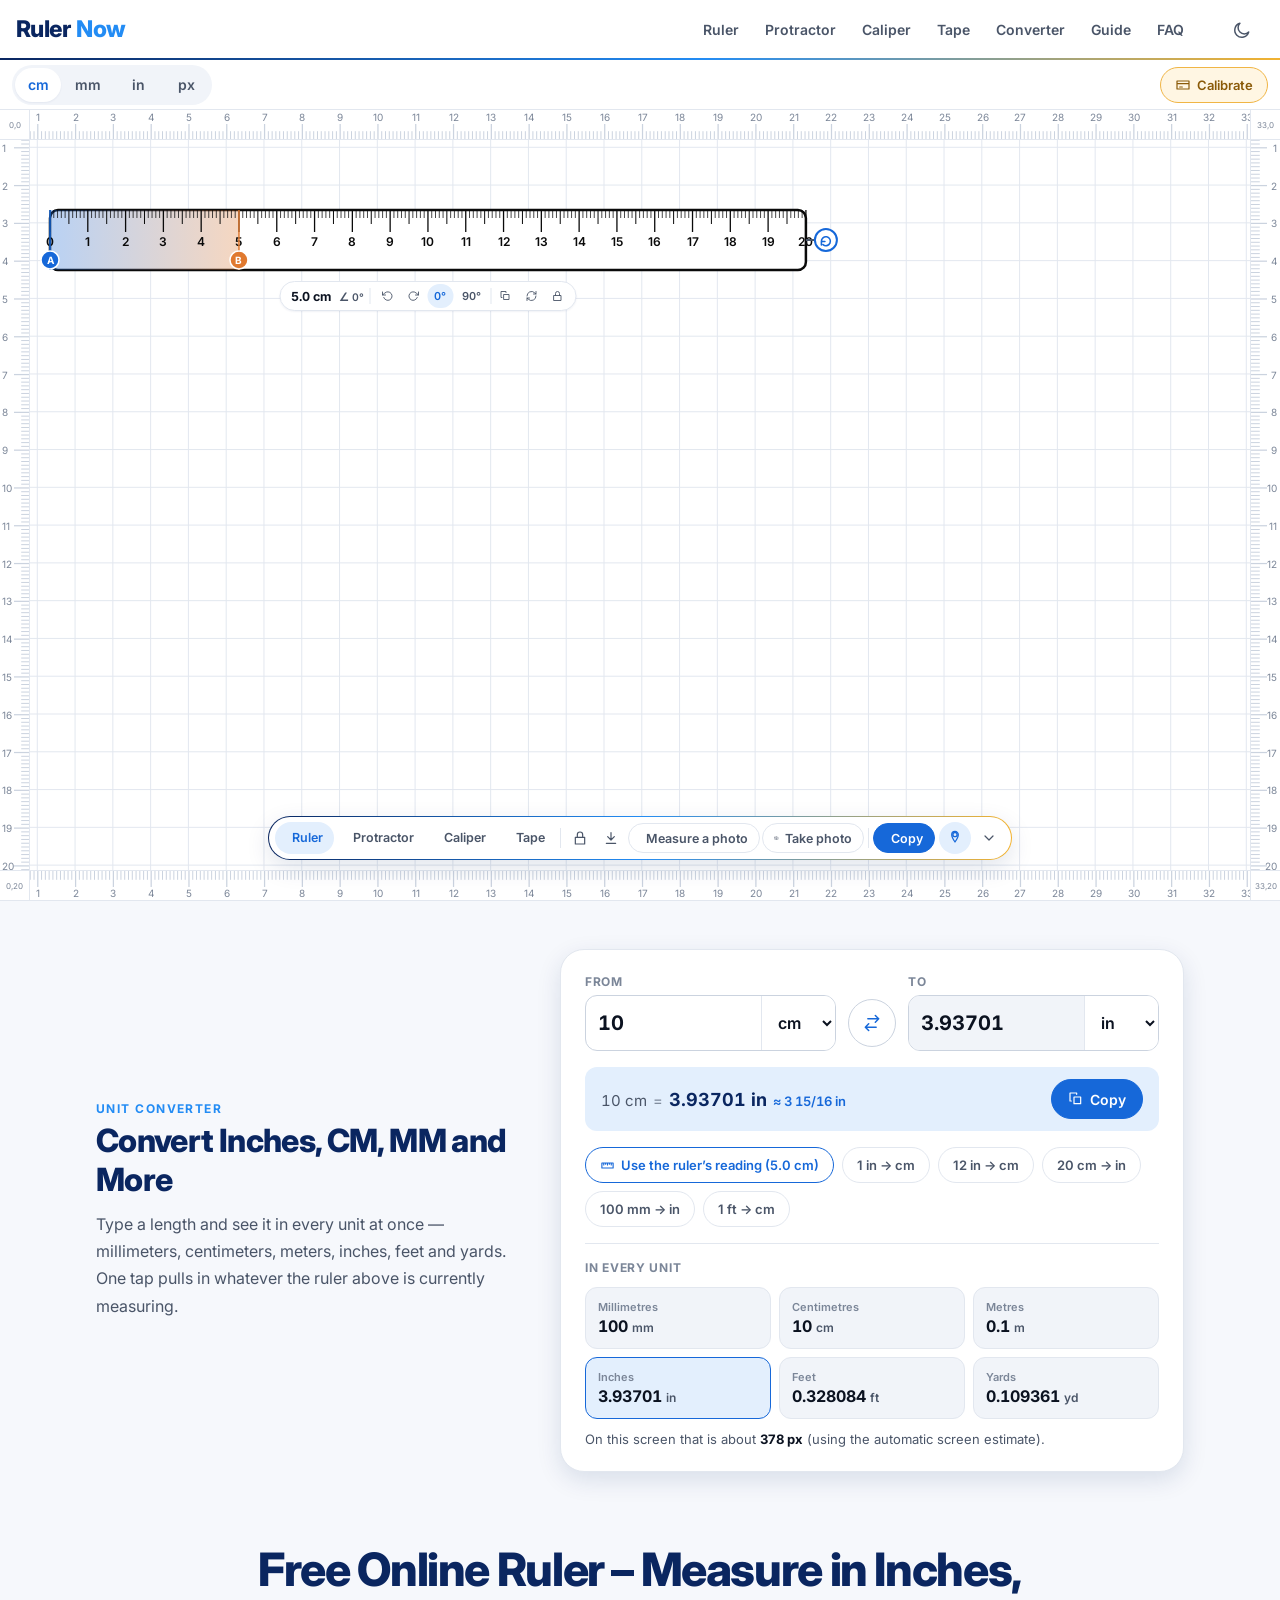
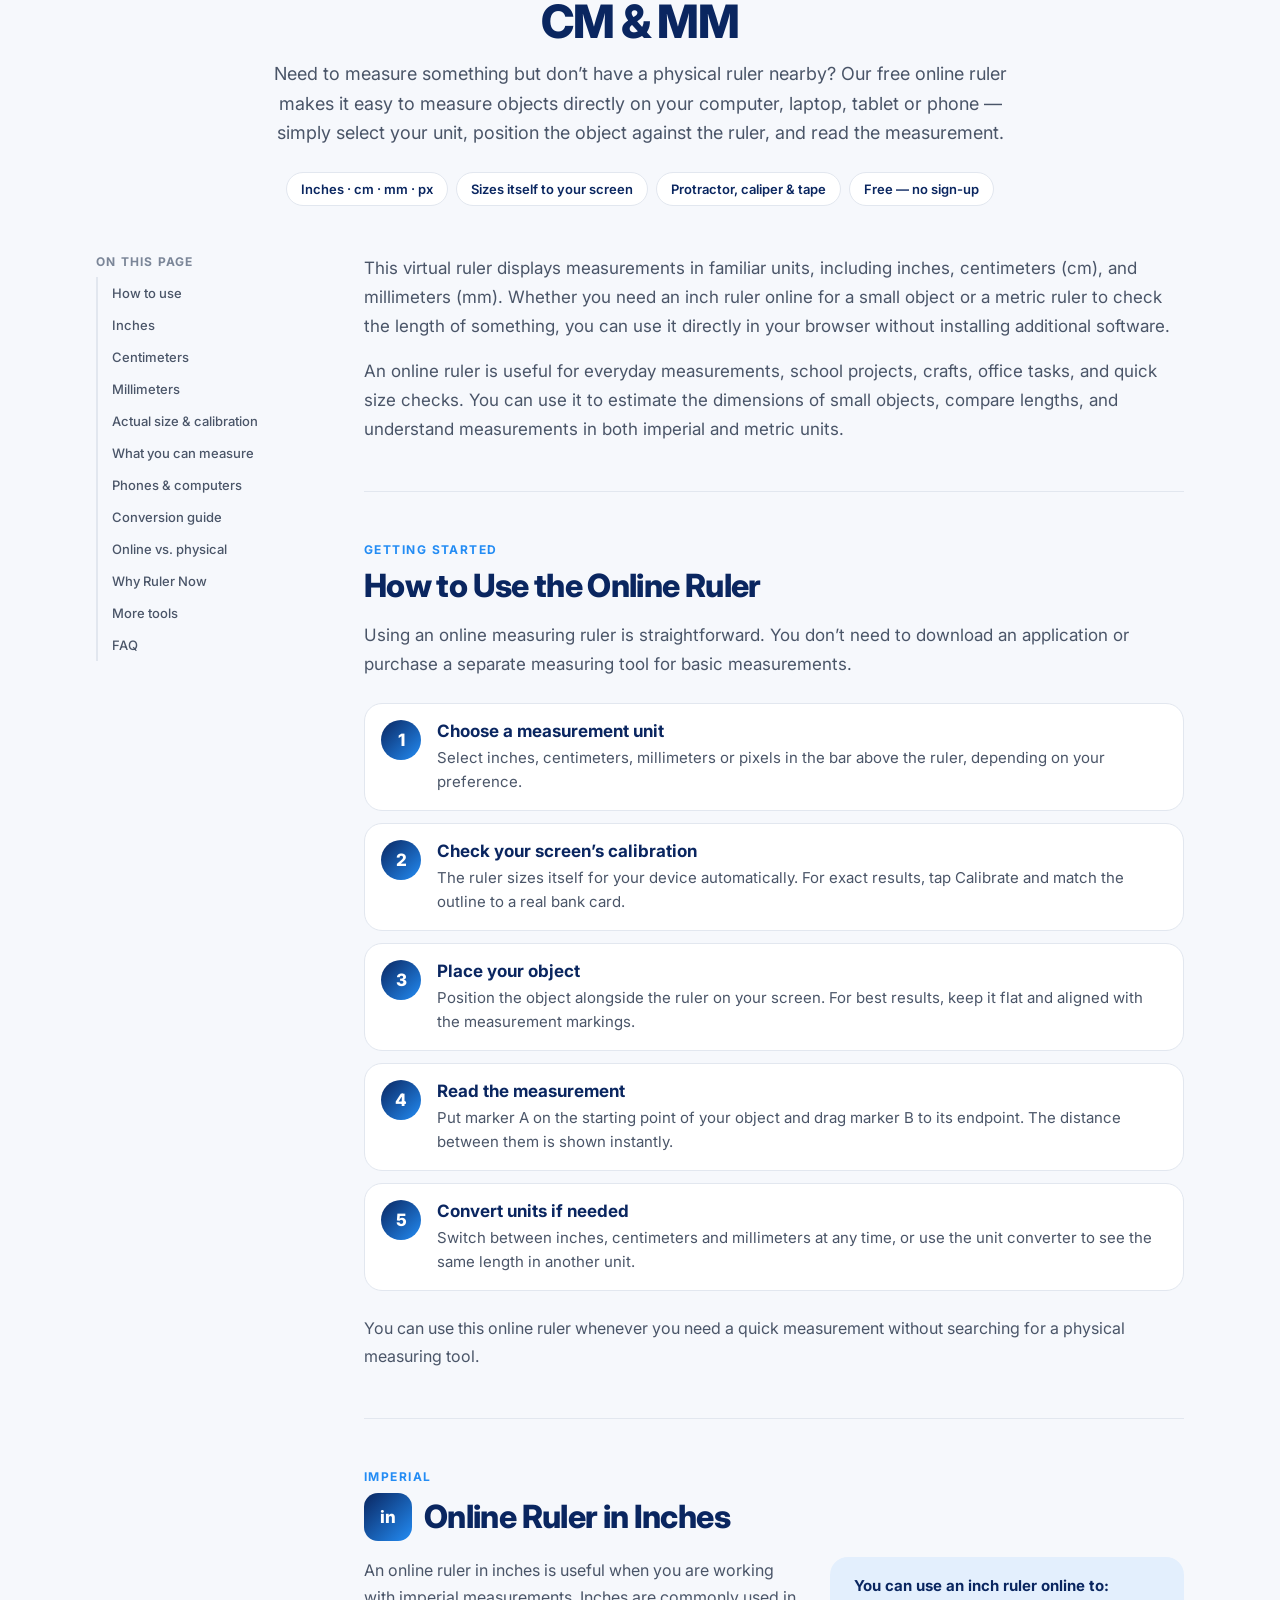
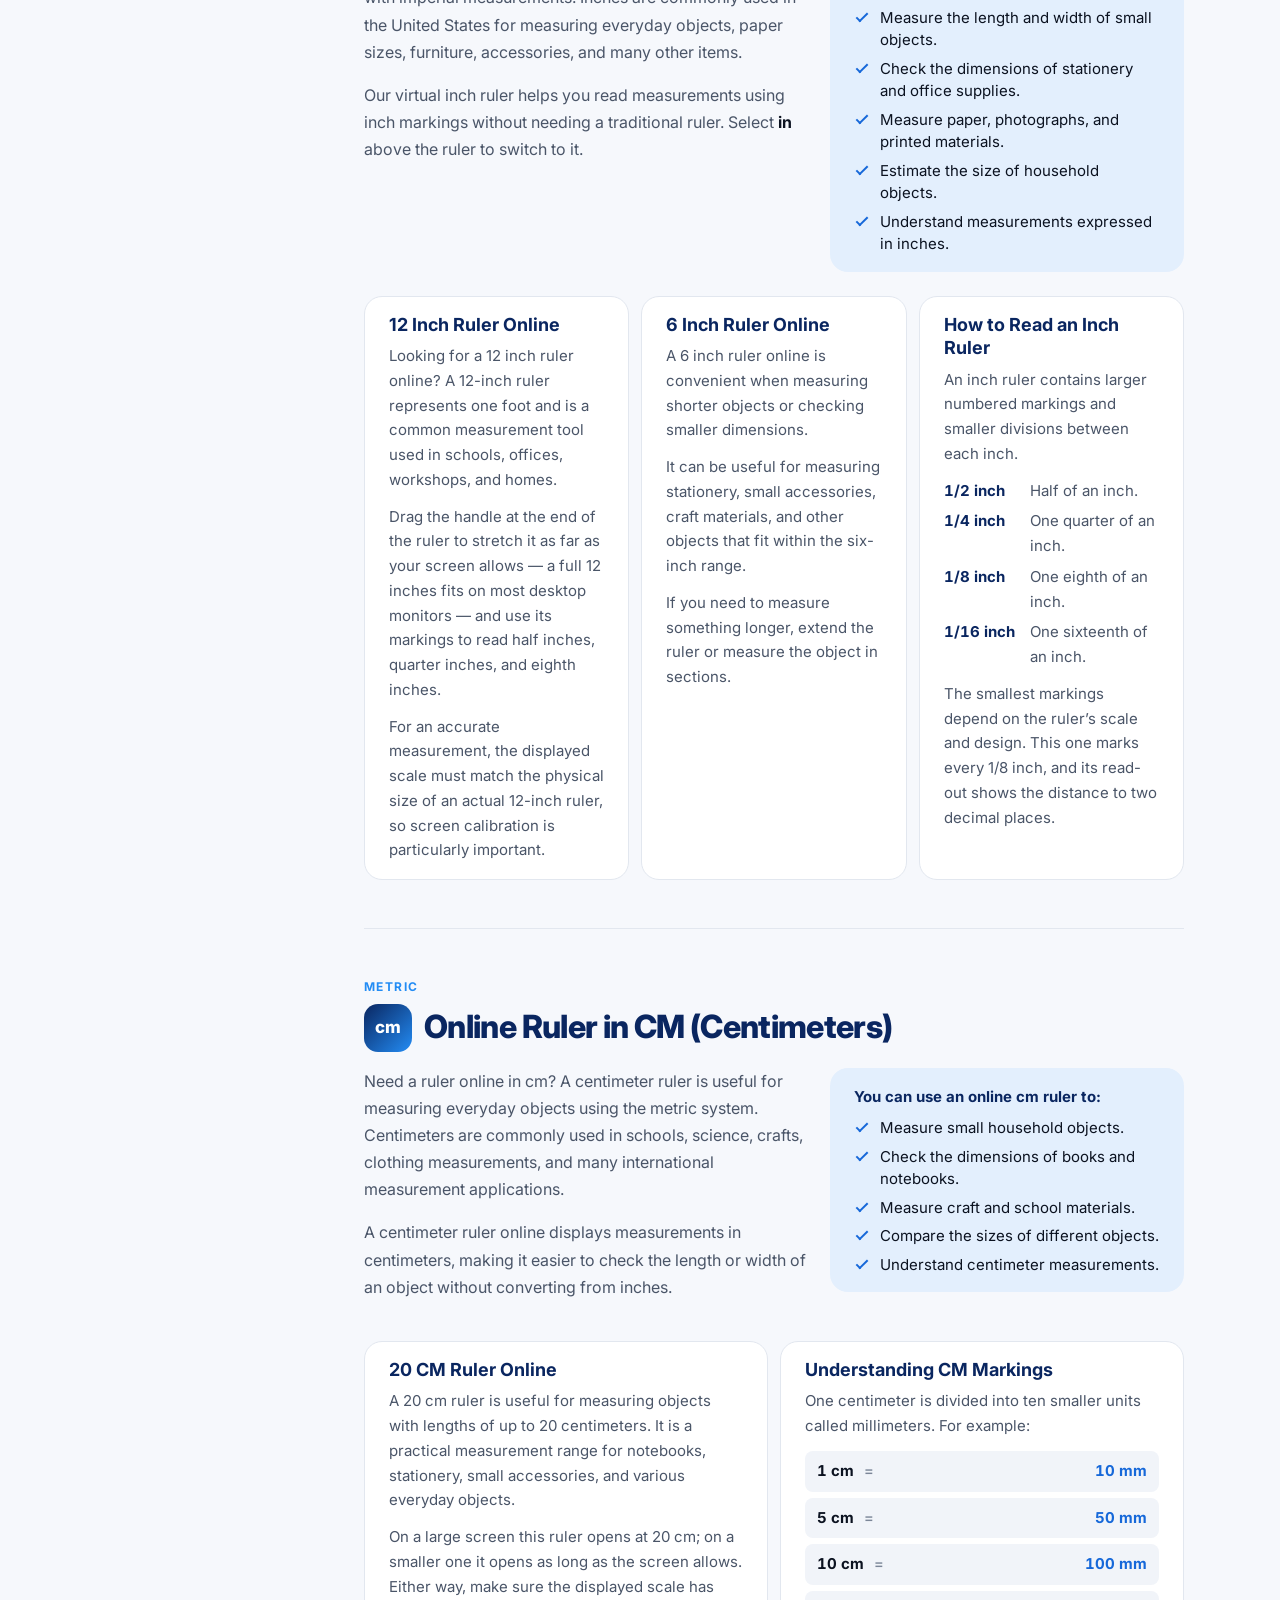
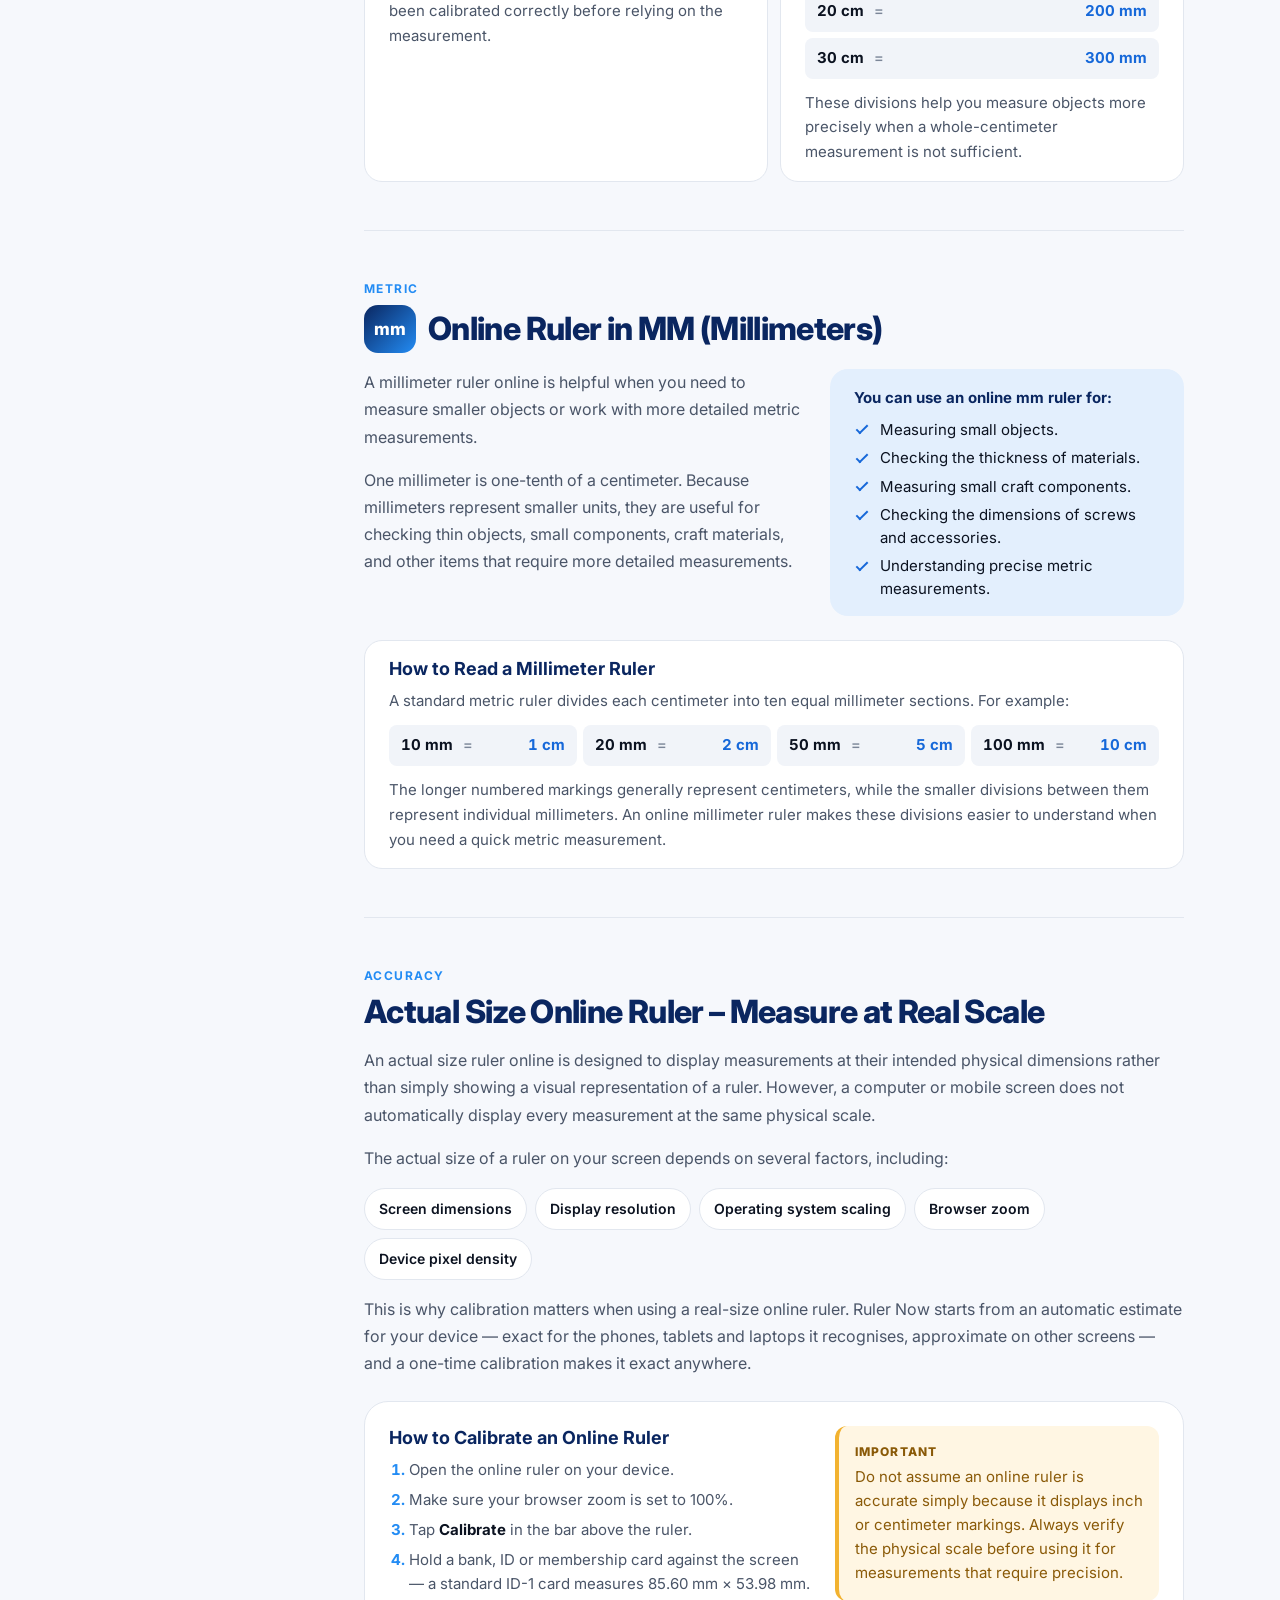
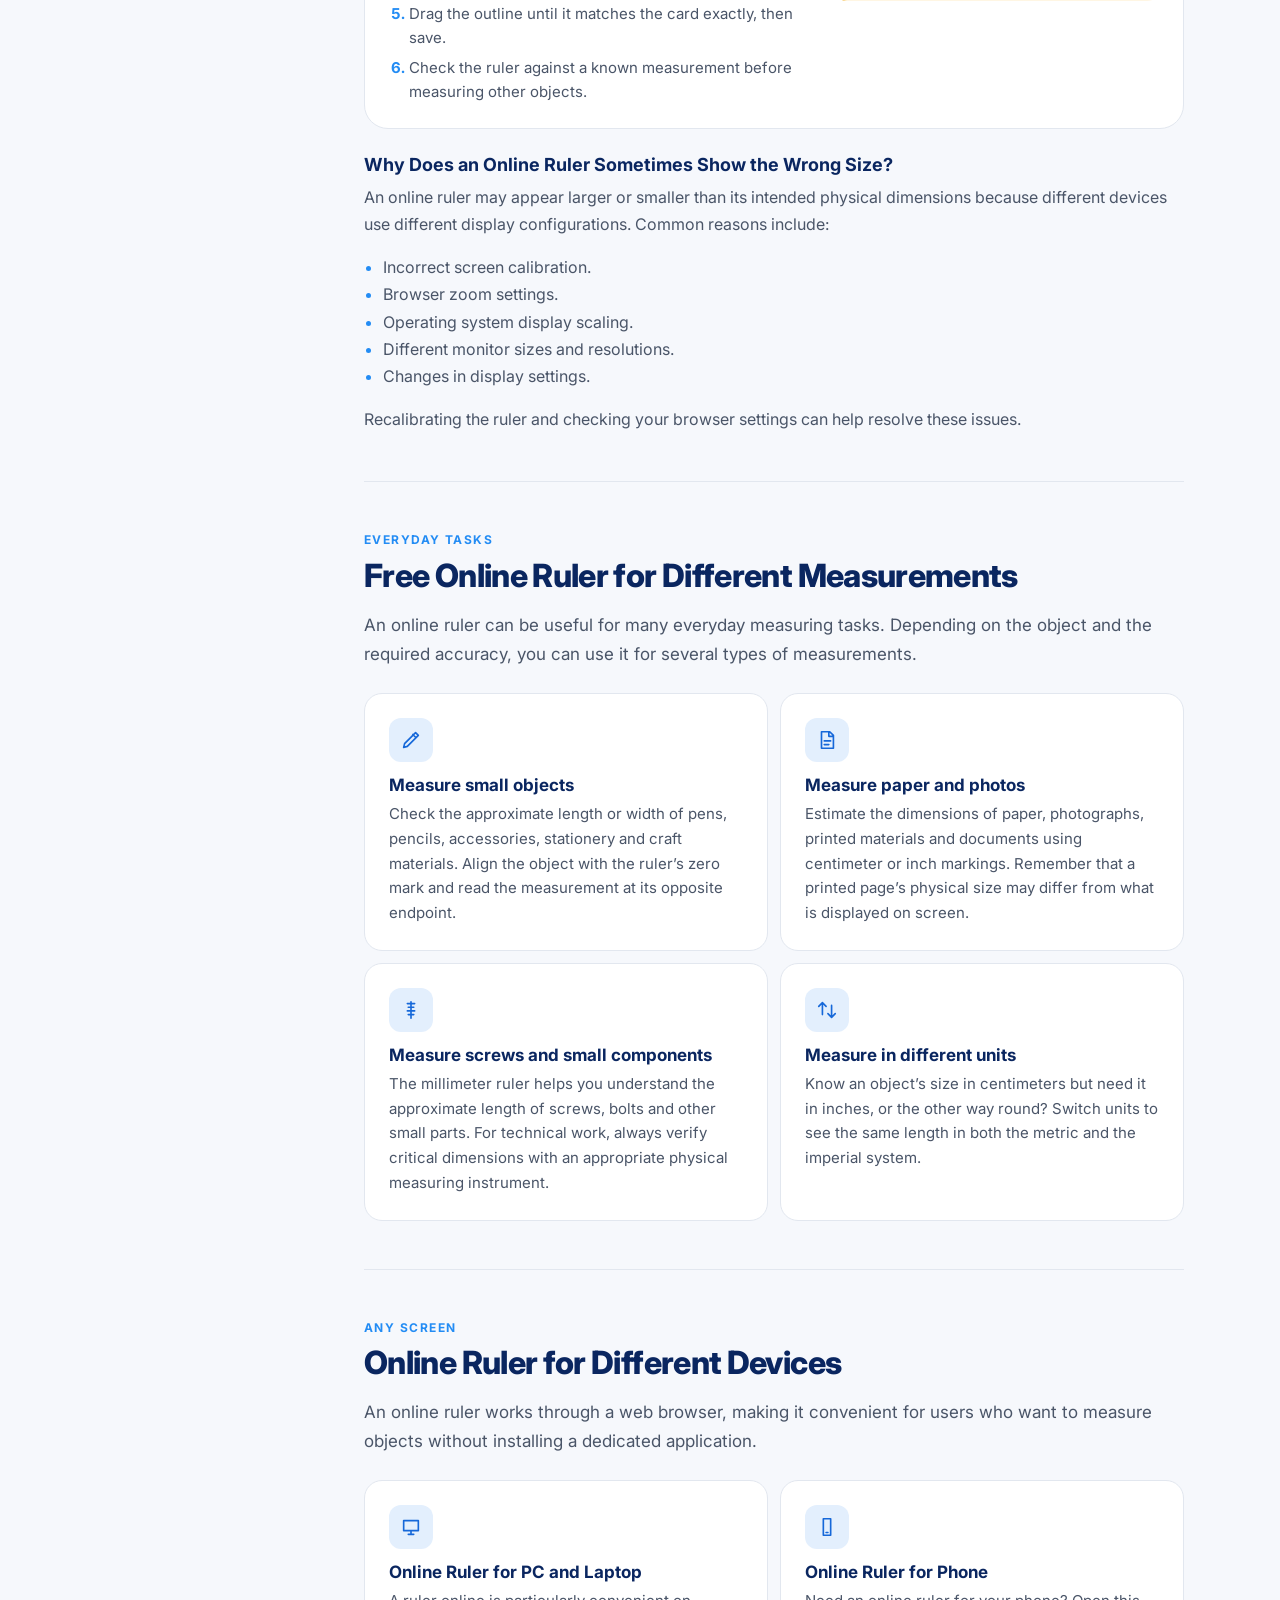
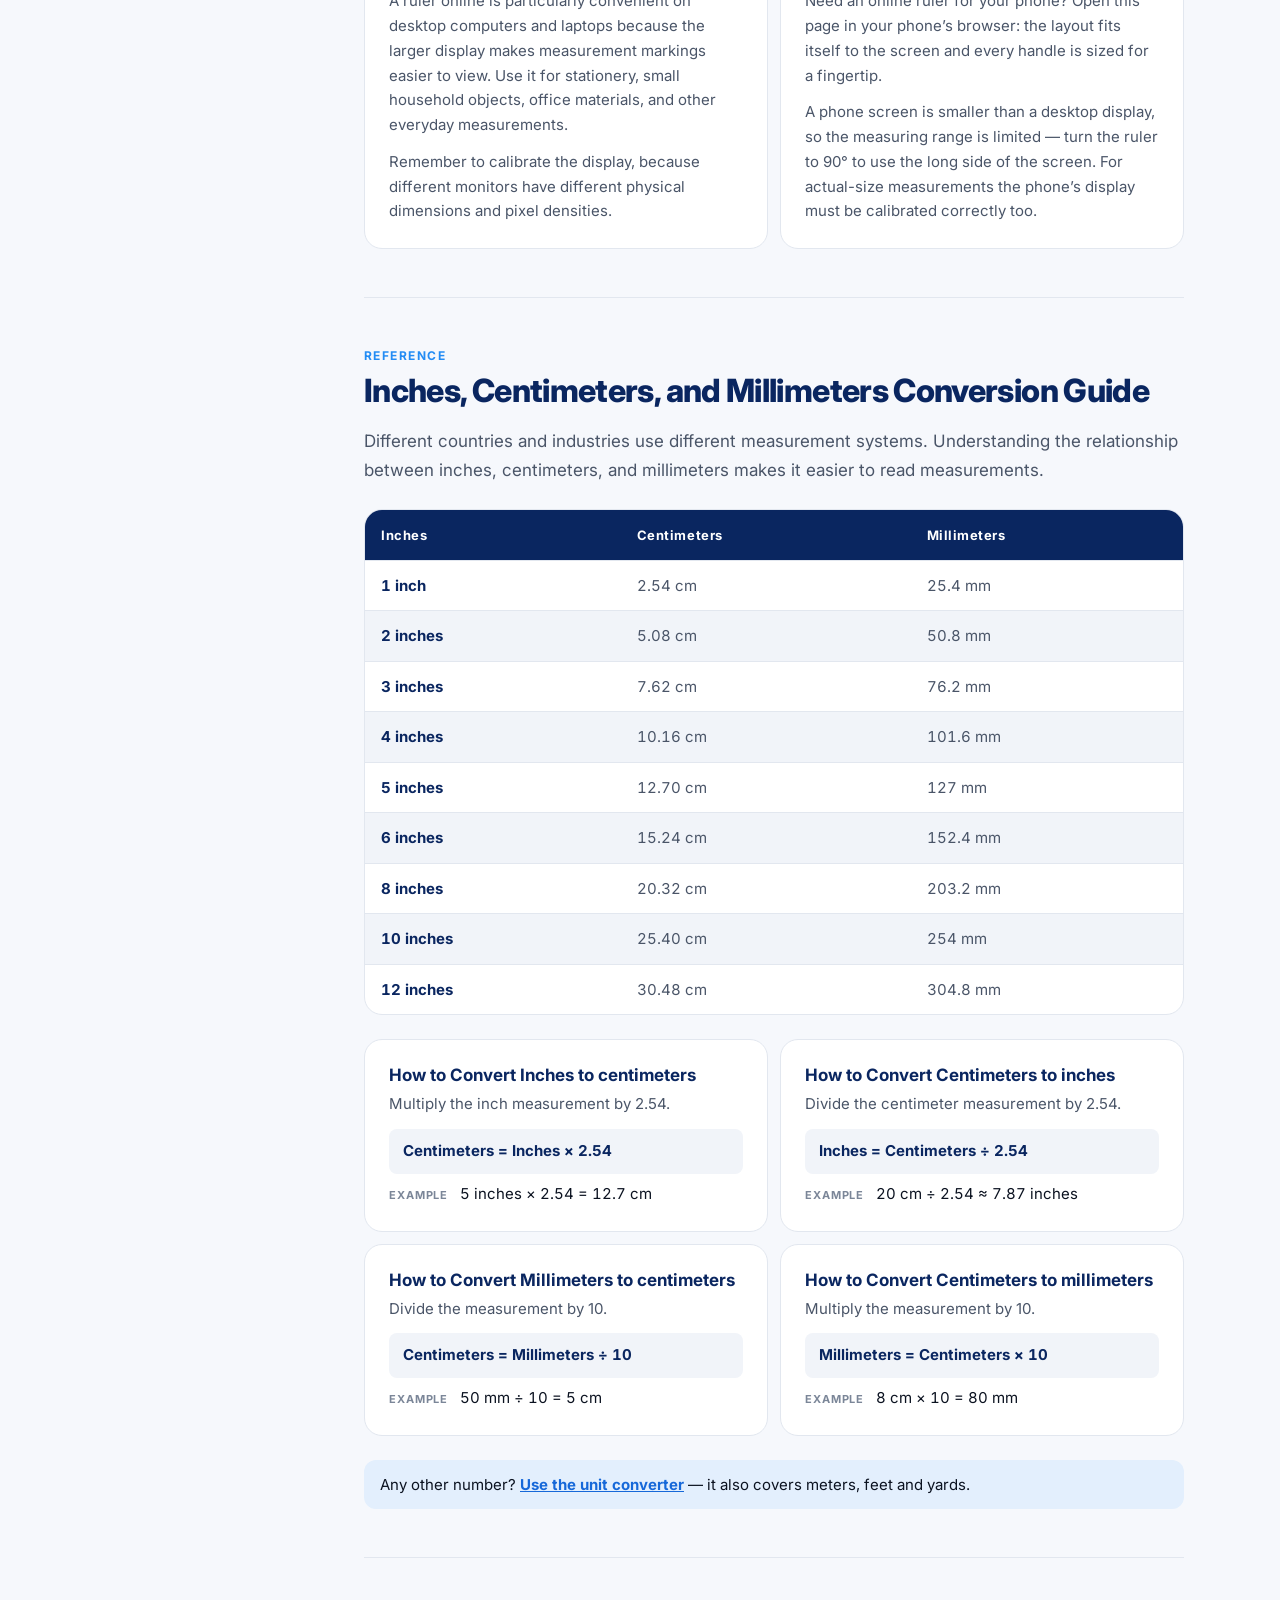
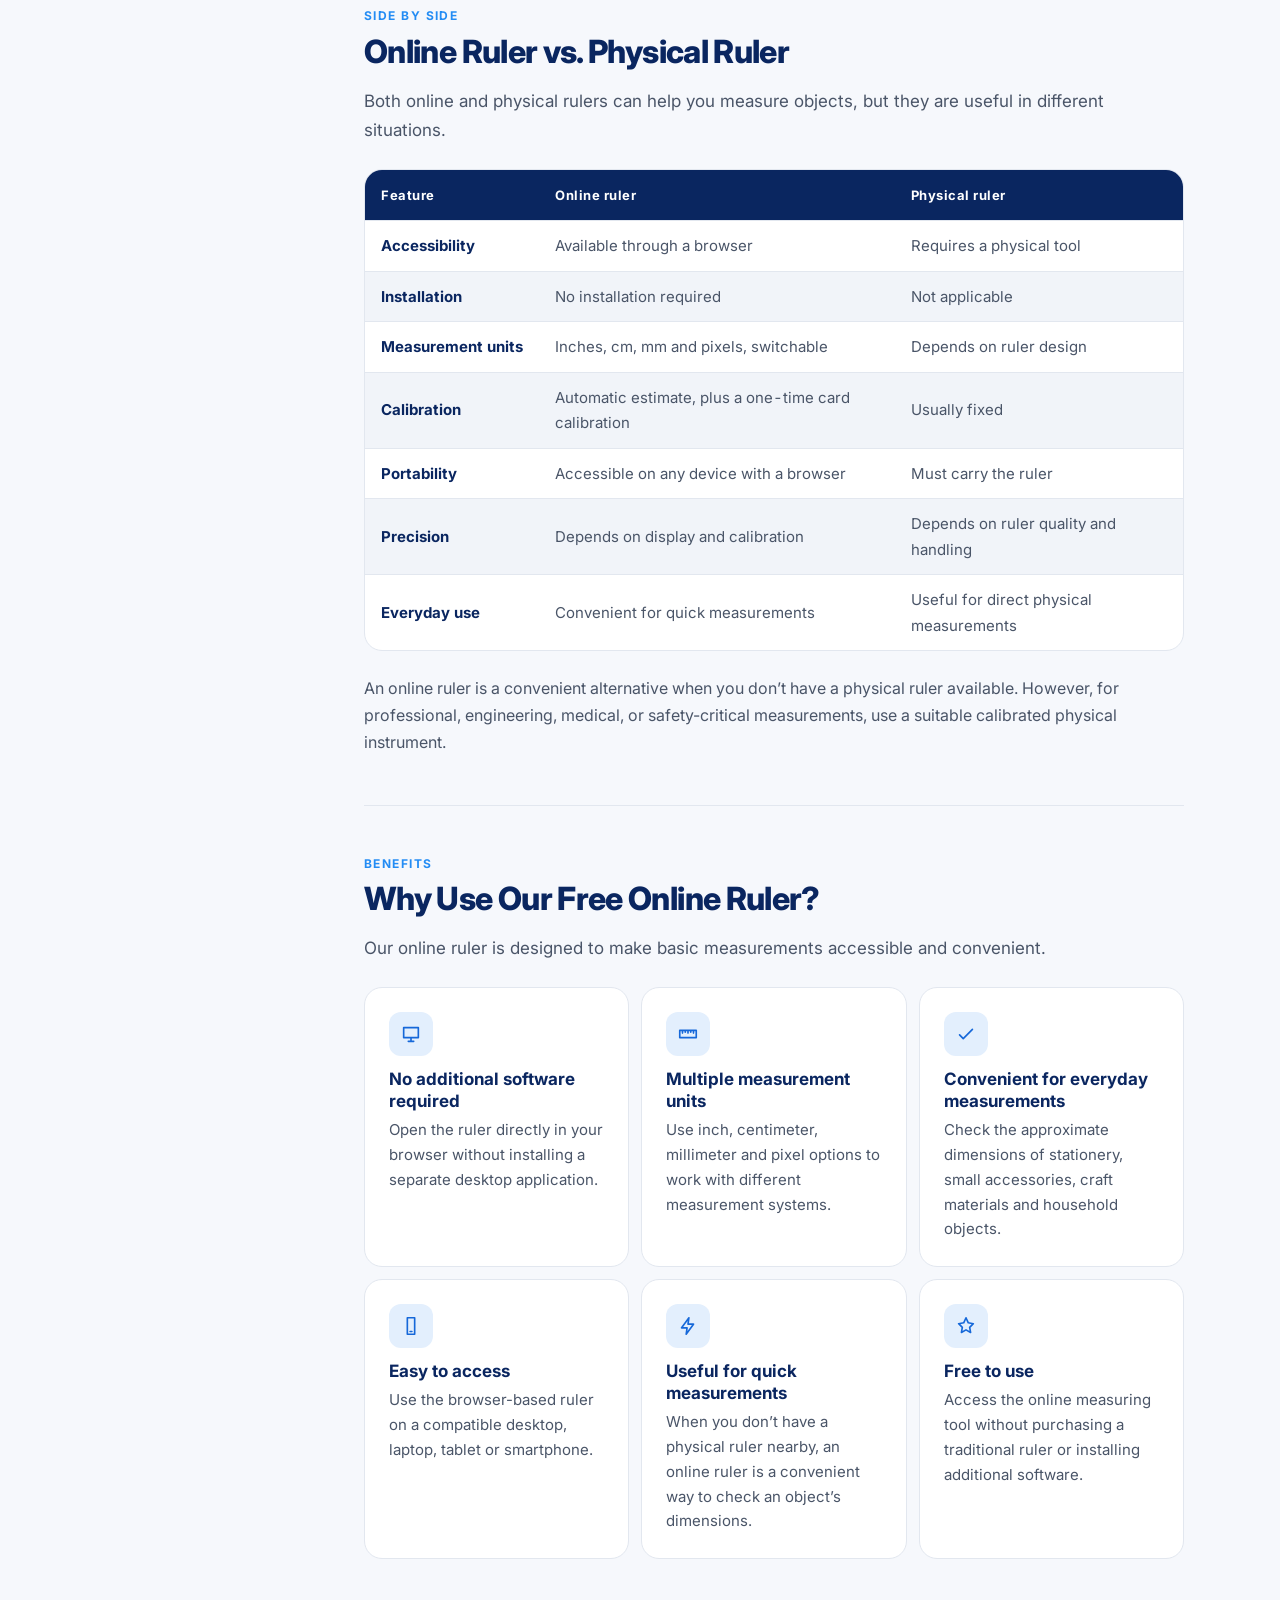
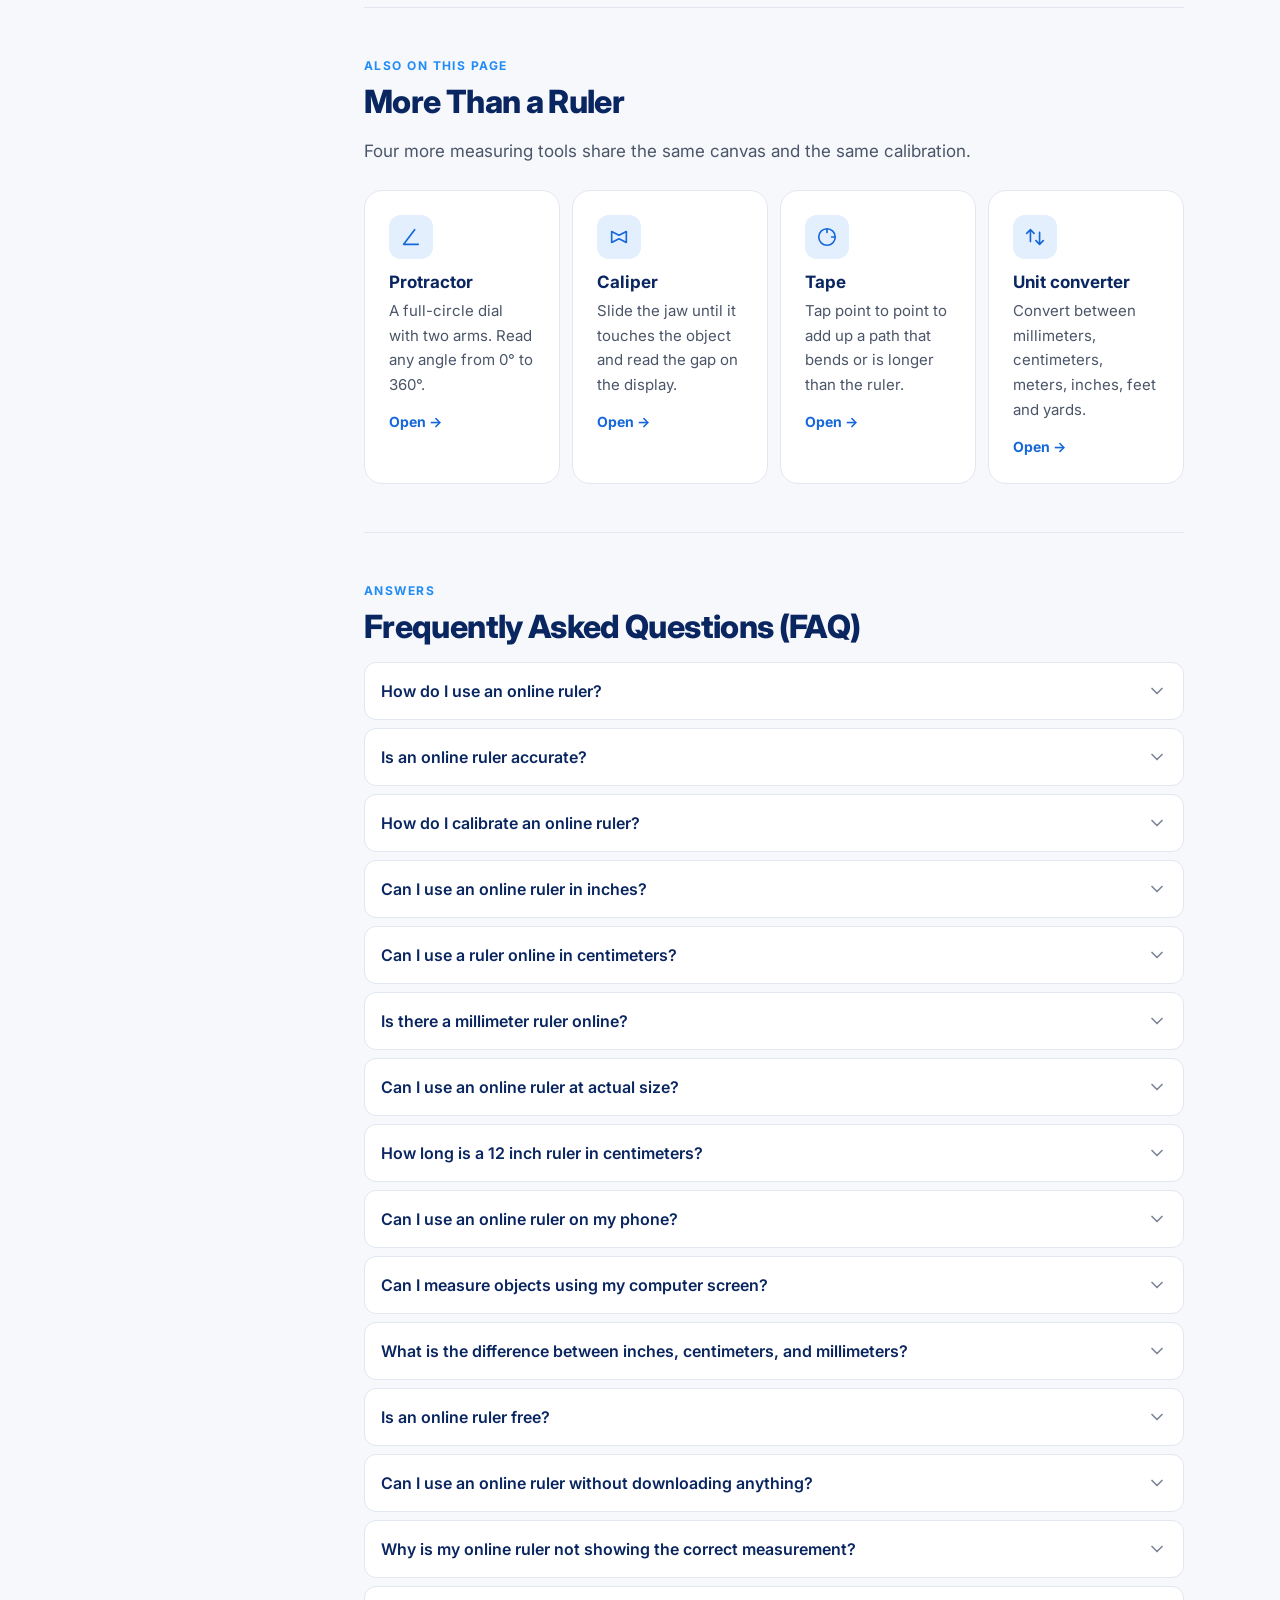
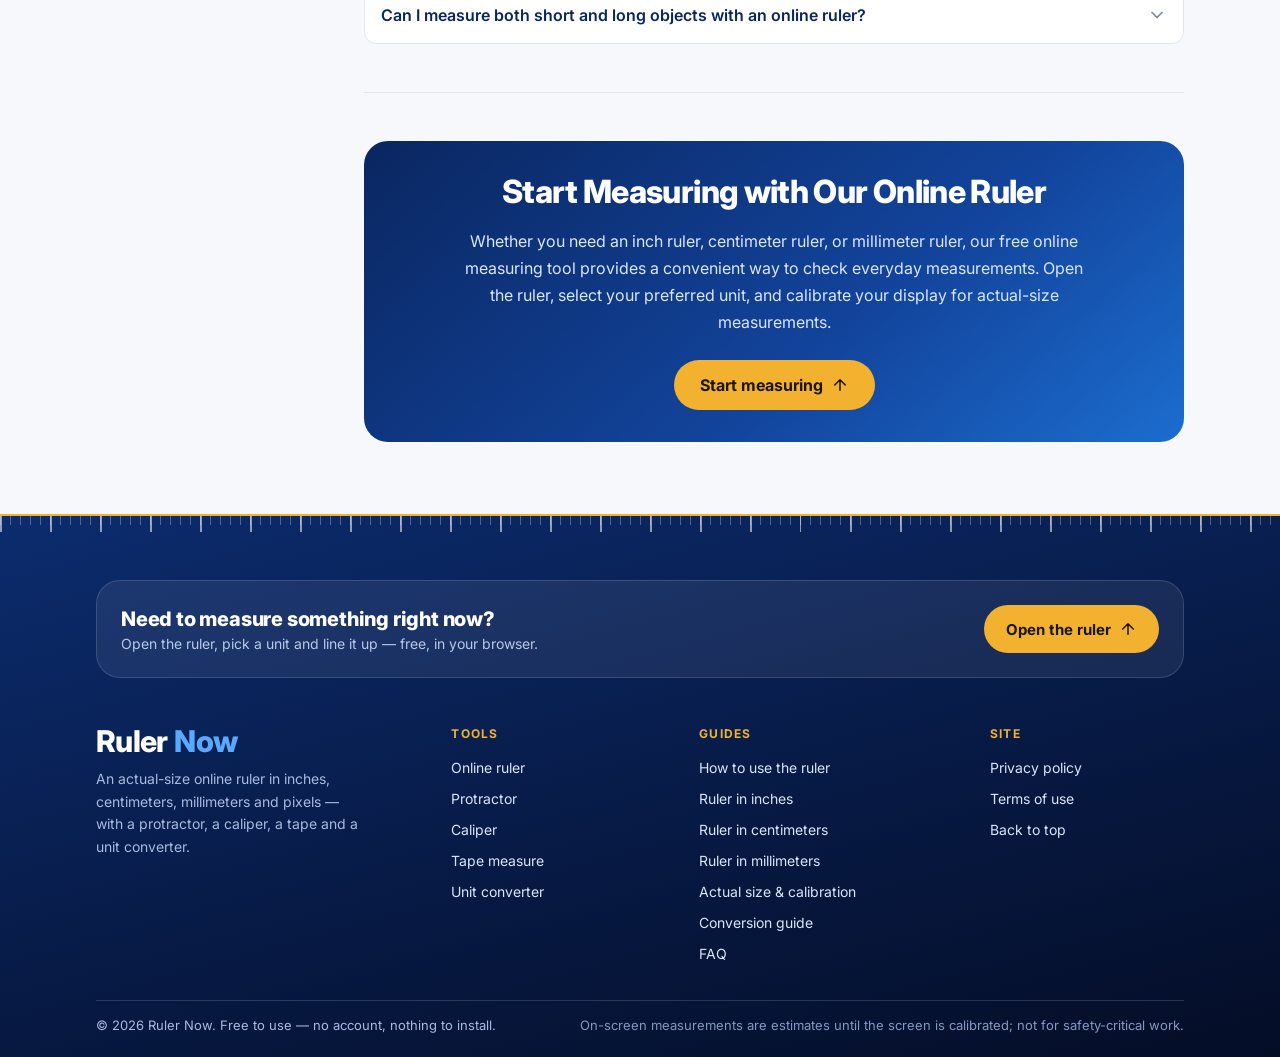
==== commit 3fc4038a: "Rebuild: working touch drag, auto device sizing, converter, new layout - Fix touch dragging on phone" ====
--- a/index.html
+++ b/index.html
@@ -1,6 +1,8 @@
-<!DOCTYPE html><html lang="en"> <head><meta charset="UTF-8"><meta name="viewport" content="width=device-width, initial-scale=1, viewport-fit=cover"><link rel="icon" type="image/svg+xml" href="/favicon.svg"><link rel="canonical" href="https://example.com/"><link rel="preconnect" href="https://fonts.googleapis.com"><link rel="preconnect" href="https://fonts.gstatic.com" crossorigin><link href="https://fonts.googleapis.com/css2?family=Inter:wght@400;500;600;700;800&display=swap" rel="stylesheet"><meta name="theme-color" content="#f4f5f7" media="(prefers-color-scheme: light)"><meta name="theme-color" content="#0b0c0f" media="(prefers-color-scheme: dark)"><title>Online ruler — actual size (cm, mm, inches, px)</title><meta name="description" content="A free on-screen ruler that measures real cm, mm, inches and pixels. Calibrate once with a bank card, then measure accurately on any phone, tablet or monitor."><meta property="og:type" content="website"><meta property="og:title" content="Online ruler — actual size (cm, mm, inches, px)"><meta property="og:description" content="A free on-screen ruler that measures real cm, mm, inches and pixels. Calibrate once with a bank card, then measure accurately on any phone, tablet or monitor."><meta property="og:url" content="https://example.com/"><meta name="twitter:card" content="summary"><script type="application/ld+json">{"@context":"https://schema.org","@type":"WebApplication","name":"Online Ruler — Actual Size","url":"https://example.com/","applicationCategory":"UtilitiesApplication","operatingSystem":"Any","offers":{"@type":"Offer","price":"0","priceCurrency":"USD"},"description":"A free on-screen ruler that measures real cm, mm, inches and pixels after a one-time calibration against a bank card."}</script><script type="application/ld+json">{"@context":"https://schema.org","@type":"FAQPage","mainEntity":[{"@type":"Question","name":"How accurate is the online ruler?","acceptedAnswer":{"@type":"Answer","text":"After calibrating against a bank card, readings are typically within about 1mm over 10cm. Uncalibrated, screens can be off by 10% or more because browsers can't report true physical pixel density."}},{"@type":"Question","name":"Why do I need to calibrate at all?","acceptedAnswer":{"@type":"Answer","text":"Browsers only expose CSS pixels, which assume a fixed 96-pixel-per-inch convention, not your screen's real density. Calibrating against a standard ID-1 card (85.6mm wide) corrects for your specific device."}},{"@type":"Question","name":"Does calibration work on phones and tablets, not just desktop monitors?","acceptedAnswer":{"@type":"Answer","text":"Yes — calibration works by matching a real card on screen, so it behaves the same on any device. It only needs to be redone if you switch to a different physical screen."}}]}</script><script>
-      // Runs before first paint to avoid a flash of the wrong theme.
-      // Mirrors src/stores/theme.ts's storage key/format exactly.
+<!DOCTYPE html><html lang="en"> <head><meta charset="UTF-8"><meta name="viewport" content="width=device-width, initial-scale=1, viewport-fit=cover"><!-- Brand icons: generated from the supplied Ruler Now logo with its
+         white background removed (transparent everywhere except the Apple
+         touch icon, which iOS would otherwise paint on black). --><link rel="icon" href="/favicon.ico" sizes="48x48"><link rel="icon" type="image/png" sizes="32x32" href="/favicon-32x32.png"><link rel="icon" type="image/png" sizes="16x16" href="/favicon-16x16.png"><link rel="apple-touch-icon" sizes="180x180" href="/apple-touch-icon.png"><link rel="manifest" href="/site.webmanifest"><link rel="canonical" href="https://xooxewel.github.io/"><link rel="preconnect" href="https://fonts.googleapis.com"><link rel="preconnect" href="https://fonts.gstatic.com" crossorigin><link href="https://fonts.googleapis.com/css2?family=Inter:wght@400;500;600;700;800&display=swap" rel="stylesheet"><meta name="theme-color" content="#ffffff" media="(prefers-color-scheme: light)"><meta name="theme-color" content="#0b0c0f" media="(prefers-color-scheme: dark)"><meta name="application-name" content="Ruler Now"><meta name="apple-mobile-web-app-title" content="Ruler Now"><title>Online Ruler – Free Actual Size Ruler in Inches, CM &amp; MM</title><meta name="description" content="Use our free online ruler to measure objects in inches, centimeters, and millimeters. Calibrate your screen for accurate, actual-size measurements."><meta property="og:type" content="website"><meta property="og:site_name" content="Ruler Now"><meta property="og:title" content="Online Ruler – Free Actual Size Ruler in Inches, CM &#38; MM"><meta property="og:description" content="Use our free online ruler to measure objects in inches, centimeters, and millimeters. Calibrate your screen for accurate, actual-size measurements."><meta property="og:url" content="https://xooxewel.github.io/"><meta property="og:image" content="https://xooxewel.github.io/og-image.png"><meta property="og:image:width" content="1200"><meta property="og:image:height" content="630"><meta name="twitter:card" content="summary_large_image"><meta name="twitter:image" content="https://xooxewel.github.io/og-image.png"><script type="application/ld+json">{"@context":"https://schema.org","@type":"WebApplication","name":"Ruler Now — Online Ruler","url":"https://xooxewel.github.io/","applicationCategory":"UtilitiesApplication","operatingSystem":"Any","browserRequirements":"Requires JavaScript","offers":{"@type":"Offer","price":"0","priceCurrency":"USD"},"description":"Use our free online ruler to measure objects in inches, centimeters, and millimeters. Calibrate your screen for accurate, actual-size measurements.","featureList":["Actual-size ruler in inches, centimeters, millimeters and pixels","Automatic screen-size estimate with one-time card calibration","Protractor, caliper and multi-point tape","Length unit converter"]}</script><script type="application/ld+json">{"@context":"https://schema.org","@type":"FAQPage","mainEntity":[{"@type":"Question","name":"How do I use an online ruler?","acceptedAnswer":{"@type":"Answer","text":"Open the ruler, select your preferred unit, and place the object alongside the measurement markings. Line up one end with marker A, drag marker B to the other end, and read the distance. Calibrate your screen first if you need exact actual-size measurements."}},{"@type":"Question","name":"Is an online ruler accurate?","acceptedAnswer":{"@type":"Answer","text":"An online ruler can provide accurate physical measurements when its display scale is calibrated correctly. Ruler Now estimates the scale for your device automatically and lets you calibrate it exactly against a bank card. Browser zoom, screen resolution, display scaling and device dimensions can all affect accuracy."}},{"@type":"Question","name":"How do I calibrate an online ruler?","acceptedAnswer":{"@type":"Answer","text":"Tap Calibrate in the bar above the ruler, hold a bank, ID or membership card against the screen, and drag the outline until it matches the card. Save it and the calibration is remembered on that device."}},{"@type":"Question","name":"Can I use an online ruler in inches?","acceptedAnswer":{"@type":"Answer","text":"Yes. Select the inch (in) option above the ruler to measure in inches. Read the inch markings, or drag markers A and B to get the length or width of an object."}},{"@type":"Question","name":"Can I use a ruler online in centimeters?","acceptedAnswer":{"@type":"Answer","text":"Yes. Choose the centimeter (cm) option to measure objects using metric units. One centimeter is equal to 10 millimeters."}},{"@type":"Question","name":"Is there a millimeter ruler online?","acceptedAnswer":{"@type":"Answer","text":"Yes. Select mm and the ruler displays measurements in millimeters. It is useful for checking smaller dimensions and understanding precise metric measurements."}},{"@type":"Question","name":"Can I use an online ruler at actual size?","acceptedAnswer":{"@type":"Answer","text":"Yes, provided the ruler is calibrated to your display. Screen dimensions, pixel density, and display scaling can affect the physical size of the ruler, so always check its calibration first."}},{"@type":"Question","name":"How long is a 12 inch ruler in centimeters?","acceptedAnswer":{"@type":"Answer","text":"A 12-inch ruler is equal to 30.48 centimeters or 304.8 millimeters."}},{"@type":"Question","name":"Can I use an online ruler on my phone?","acceptedAnswer":{"@type":"Answer","text":"Yes. Open Ruler Now in your phone’s browser: the layout adapts to the phone’s screen and the scale is estimated for your device. A phone screen is small, so turn the ruler vertical to use its long side, and calibrate with a card for exact results."}},{"@type":"Question","name":"Can I measure objects using my computer screen?","acceptedAnswer":{"@type":"Answer","text":"Yes. Place a small object against the screen alongside the ruler and compare its endpoints with the measurement markings. Make sure the screen is calibrated before relying on actual-size measurements."}},{"@type":"Question","name":"What is the difference between inches, centimeters, and millimeters?","acceptedAnswer":{"@type":"Answer","text":"Inches are part of the imperial measurement system, while centimeters and millimeters are metric units. One inch equals 2.54 centimeters or 25.4 millimeters. One centimeter contains 10 millimeters."}},{"@type":"Question","name":"Is an online ruler free?","acceptedAnswer":{"@type":"Answer","text":"Yes. Ruler Now is free to use directly in your browser, with no account to create, no physical ruler to buy and nothing to install."}},{"@type":"Question","name":"Can I use an online ruler without downloading anything?","acceptedAnswer":{"@type":"Answer","text":"Yes. Ruler Now is a browser-based online ruler and does not require a separate download. Open the website and start measuring."}},{"@type":"Question","name":"Why is my online ruler not showing the correct measurement?","acceptedAnswer":{"@type":"Answer","text":"The most common reasons are incorrect screen calibration, browser zoom, operating system scaling, and differences in display resolution. Check these settings and recalibrate the ruler before measuring."}},{"@type":"Question","name":"Can I measure both short and long objects with an online ruler?","acceptedAnswer":{"@type":"Answer","text":"You can measure objects that fit within the ruler’s displayed range. For longer objects, measure in sections, use the tape tool to add several segments together, or use a suitable physical measuring tape."}}]}</script><script>
+      // Runs before first paint to avoid a flash of the wrong theme. The
+      // header's theme button (SiteHeader.astro) writes the same key.
       (function () {
         try {
           var stored = localStorage.getItem('tools-website:theme');
@@ -15,9 +17,149 @@
           document.documentElement.setAttribute('data-theme', 'light');
         }
       })();
-    </script><style>:root{--color-bg-canvas: #ffffff;--color-bg-surface: #ffffff;--color-bg-surface-muted: #f5f5f5;--color-border: #e5e5e5;--color-border-strong: #d4d4d4;--color-text-primary: #0a0a0a;--color-text-secondary: #525252;--color-text-muted: #8a8a8a;--color-accent: #2563eb;--color-accent-text: #ffffff;--color-accent-muted: #dbeafe;--color-accent-b: #e0792f;--color-accent-b-text: #ffffff;--color-warning-bg: #fff4e5;--color-warning-border: #f0a93b;--color-warning-text: #8a5a08;--color-danger: #e5484d;--color-danger-bg: #fdeced;--color-danger-border: #f3a6a9;--color-success: #2f9e60;--radius-sm: 6px;--radius-md: 10px;--radius-lg: 16px;--space-1: 4px;--space-2: 8px;--space-3: 12px;--space-4: 16px;--space-5: 24px;--space-6: 32px;--toolbar-height: 56px;--bottombar-height: 64px;--touch-target: 44px;--font-sans: "Inter", -apple-system, BlinkMacSystemFont, "Segoe UI", Roboto, Helvetica, Arial, sans-serif;--shadow-sm: 0 1px 1px rgba(10, 10, 10, .04);--shadow-md: 0 8px 24px rgba(10, 10, 10, .12);color-scheme:light}:root[data-theme=dark]{--color-bg-canvas: #0b0c0f;--color-bg-surface: #16181d;--color-bg-surface-muted: #1d2026;--color-border: #2a2e36;--color-border-strong: #3a3f49;--color-text-primary: #f3f4f6;--color-text-secondary: #a8aeb8;--color-text-muted: #6b7280;--color-accent: #5b8cff;--color-accent-text: #0b0c0f;--color-accent-muted: #1c2a4d;--color-accent-b: #f2984f;--color-accent-b-text: #0b0c0f;--color-warning-bg: #332008;--color-warning-border: #a8691b;--color-warning-text: #f2b65e;--color-danger: #ff6b6f;--color-danger-bg: #3a1a1c;--color-danger-border: #6b2e31;--color-success: #4ade80;--shadow-sm: 0 1px 1px rgba(0, 0, 0, .3);--shadow-md: 0 8px 24px rgba(0, 0, 0, .5);color-scheme:dark}*,*:before,*:after{box-sizing:border-box}html,body{height:100%}body{margin:0;font-family:var(--font-sans);background:var(--color-bg-canvas);color:var(--color-text-primary);-webkit-font-smoothing:antialiased;text-rendering:optimizeLegibility}button,input,select{font-family:inherit;color:inherit}button{cursor:pointer}:focus-visible{outline:2px solid var(--color-accent);outline-offset:2px}img,svg{display:block;max-width:100%}.sr-only{position:absolute;width:1px;height:1px;padding:0;margin:-1px;overflow:hidden;clip:rect(0,0,0,0);white-space:nowrap;border:0}
-</style>
-<link rel="stylesheet" href="/_astro/index.Ceq6Wyjo.css"></head> <body>  <style>astro-island,astro-slot,astro-static-slot{display:contents}</style><script>(()=>{var e=async t=>{await(await t())()};(self.Astro||(self.Astro={})).load=e;window.dispatchEvent(new Event("astro:load"));})();</script><script>(()=>{var A=Object.defineProperty;var g=(i,o,a)=>o in i?A(i,o,{enumerable:!0,configurable:!0,writable:!0,value:a}):i[o]=a;var d=(i,o,a)=>g(i,typeof o!="symbol"?o+"":o,a);{let i={0:t=>m(t),1:t=>a(t),2:t=>new RegExp(t),3:t=>new Date(t),4:t=>new Map(a(t)),5:t=>new Set(a(t)),6:t=>BigInt(t),7:t=>new URL(t),8:t=>new Uint8Array(t),9:t=>new Uint16Array(t),10:t=>new Uint32Array(t),11:t=>1/0*t},o=t=>{let[l,e]=t;return l in i?i[l](e):void 0},a=t=>t.map(o),m=t=>typeof t!="object"||t===null?t:Object.fromEntries(Object.entries(t).map(([l,e])=>[l,o(e)]));class y extends HTMLElement{constructor(){super(...arguments);d(this,"Component");d(this,"hydrator");d(this,"hydrate",async()=>{var b;if(!this.hydrator||!this.isConnected)return;let e=(b=this.parentElement)==null?void 0:b.closest("astro-island[ssr]");if(e){e.addEventListener("astro:hydrate",this.hydrate,{once:!0});return}let c=this.querySelectorAll("astro-slot"),n={},h=this.querySelectorAll("template[data-astro-template]");for(let r of h){let s=r.closest(this.tagName);s!=null&&s.isSameNode(this)&&(n[r.getAttribute("data-astro-template")||"default"]=r.innerHTML,r.remove())}for(let r of c){let s=r.closest(this.tagName);s!=null&&s.isSameNode(this)&&(n[r.getAttribute("name")||"default"]=r.innerHTML)}let p;try{p=this.hasAttribute("props")?m(JSON.parse(this.getAttribute("props"))):{}}catch(r){let s=this.getAttribute("component-url")||"<unknown>",v=this.getAttribute("component-export");throw v&&(s+=` (export ${v})`),console.error(`[hydrate] Error parsing props for component ${s}`,this.getAttribute("props"),r),r}let u;await this.hydrator(this)(this.Component,p,n,{client:this.getAttribute("client")}),this.removeAttribute("ssr"),this.dispatchEvent(new CustomEvent("astro:hydrate"))});d(this,"unmount",()=>{this.isConnected||this.dispatchEvent(new CustomEvent("astro:unmount"))})}disconnectedCallback(){document.removeEventListener("astro:after-swap",this.unmount),document.addEventListener("astro:after-swap",this.unmount,{once:!0})}connectedCallback(){if(!this.hasAttribute("await-children")||document.readyState==="interactive"||document.readyState==="complete")this.childrenConnectedCallback();else{let e=()=>{document.removeEventListener("DOMContentLoaded",e),c.disconnect(),this.childrenConnectedCallback()},c=new MutationObserver(()=>{var n;((n=this.lastChild)==null?void 0:n.nodeType)===Node.COMMENT_NODE&&this.lastChild.nodeValue==="astro:end"&&(this.lastChild.remove(),e())});c.observe(this,{childList:!0}),document.addEventListener("DOMContentLoaded",e)}}async childrenConnectedCallback(){let e=this.getAttribute("before-hydration-url");e&&await import(e),this.start()}async start(){let e=JSON.parse(this.getAttribute("opts")),c=this.getAttribute("client");if(Astro[c]===void 0){window.addEventListener(`astro:${c}`,()=>this.start(),{once:!0});return}try{await Astro[c](async()=>{let n=this.getAttribute("renderer-url"),[h,{default:p}]=await Promise.all([import(this.getAttribute("component-url")),n?import(n):()=>()=>{}]),u=this.getAttribute("component-export")||"default";if(!u.includes("."))this.Component=h[u];else{this.Component=h;for(let f of u.split("."))this.Component=this.Component[f]}return this.hydrator=p,this.hydrate},e,this)}catch(n){console.error(`[astro-island] Error hydrating ${this.getAttribute("component-url")}`,n)}}attributeChangedCallback(){this.hydrate()}}d(y,"observedAttributes",["props"]),customElements.get("astro-island")||customElements.define("astro-island",y)}})();</script><astro-island uid="1mh3rA" component-url="/_astro/RulerApp.fQrawQ_s.js" component-export="RulerApp" renderer-url="/_astro/client.B1E4z68P.js" props="{&quot;data-astro-cid-j7pv25f6&quot;:[0,true]}" ssr client="load" opts="{&quot;name&quot;:&quot;RulerApp&quot;,&quot;value&quot;:true}" await-children><div class="_shell_n8szv_15"><header class="_toolbar_e45po_11"><div class="_brand_e45po_28"><svg width="20" height="20" viewBox="0 0 24 24" fill="none" stroke="currentColor" stroke-width="1.8" stroke-linecap="round" stroke-linejoin="round" aria-hidden="true"><path d="M3 8h18v8H3zM6 8v3M9 8v2M12 8v3M15 8v2M18 8v3"></path></svg><span class="_brandName_e45po_36">ToolsHub</span></div><div class="_group_e45po_48" role="group" aria-label="Measurement unit"><button type="button" class="_pillActive_at2jt_39 _pill_at2jt_27" aria-pressed="true">cm</button><button type="button" class="_pill_at2jt_27" aria-pressed="false">mm</button><button type="button" class="_pill_at2jt_27" aria-pressed="false">in</button><button type="button" class="_pill_at2jt_27" aria-pressed="false">px</button></div><button type="button" class="_uncalibratedPill_e45po_54"><svg width="15" height="15" viewBox="0 0 24 24" fill="none" stroke="currentColor" stroke-width="1.8" stroke-linecap="round" stroke-linejoin="round" aria-hidden="false"><path d="M3 6h18v12H3zM3 10h18M7 15h4"></path></svg><span class="_calibrateLabel_e45po_81">Calibrate</span></button><div class="_spacer_e45po_90"></div><button type="button" class="_iconButton_at2jt_4" aria-label="Switch to dark mode"><svg width="18" height="18" viewBox="0 0 24 24" fill="none" stroke="currentColor" stroke-width="1.8" stroke-linecap="round" stroke-linejoin="round" aria-hidden="false"><path d="M20 14.5A8.5 8.5 0 119.5 4a7 7 0 1010.5 10.5z"></path></svg></button></header><main class="_canvas_1bm2p_17" style="--tick-size:37.795275590551185px;--guide-thickness:30px;"><div class="_guideTop_1bm2p_40" aria-hidden="true"><svg class="_guideSvg_1bm2p_82" width="0" height="30"><line x1="0" x2="0" y1="14" y2="30" class="_guideTick_1bm2p_86" stroke-width="1.25"></line></svg><span class="_guideLabelH_1bm2p_90" style="top:2px;left:0px;">0</span></div><div class="_guideBottom_1bm2p_41" aria-hidden="true"><svg class="_guideSvg_1bm2p_82" width="0" height="30"><line x1="0" x2="0" y1="16" y2="0" class="_guideTick_1bm2p_86" stroke-width="1.25"></line></svg><span class="_guideLabelH_1bm2p_90" style="bottom:2px;left:0px;">0</span></div><div class="_guideLeft_1bm2p_42" aria-hidden="true"><svg class="_guideSvg_1bm2p_82" width="30" height="0"><line y1="0" y2="0" x1="14" x2="30" class="_guideTick_1bm2p_86" stroke-width="1.25"></line></svg><span class="_guideLabelV_1bm2p_101" style="left:2px;top:0px;">0</span></div><div class="_guideRight_1bm2p_43" aria-hidden="true"><svg class="_guideSvg_1bm2p_82" width="30" height="0"><line y1="0" y2="0" x1="16" x2="0" class="_guideTick_1bm2p_86" stroke-width="1.25"></line></svg><span class="_guideLabelV_1bm2p_101" style="right:3px;top:0px;">0</span></div><div class="_cornerBadge_1bm2p_115 _cornerTopLeft_1bm2p_131" aria-hidden="true">0,0</div><div class="_cornerBadge_1bm2p_115 _cornerTopRight_1bm2p_138" aria-hidden="true">0,0</div><div class="_cornerBadge_1bm2p_115 _cornerBottomLeft_1bm2p_145" aria-hidden="true">0,0</div><div class="_cornerBadge_1bm2p_115 _cornerBottomRight_1bm2p_152" aria-hidden="true">0,0</div><div class="_bannerDock_1bm2p_281"><div class="_banner_fgoeq_1" role="status"><svg width="20" height="20" viewBox="0 0 24 24" fill="none" stroke="currentColor" stroke-width="1.8" stroke-linecap="round" stroke-linejoin="round" aria-hidden="false"><path d="M3 6h18v12H3zM3 10h18M7 15h4"></path></svg><div class="_text_fgoeq_14"><p class="_title_fgoeq_19">Estimated size, not calibrated</p><p class="_body_fgoeq_25">Hold a bank card to the screen and drag to match it exactly.</p></div><button type="button" class="_calibrateButton_fgoeq_32">Calibrate</button><button type="button" class="_dismiss_fgoeq_44" aria-label="Dismiss calibration reminder"><svg width="14" height="14" viewBox="0 0 24 24" fill="none" stroke="currentColor" stroke-width="1.8" stroke-linecap="round" stroke-linejoin="round" aria-hidden="false"><path d="M6 6l12 12M18 6L6 18"></path></svg></button></div></div><svg data-ruler-svg="true" class="_freeSvg_1ut9t_12" style="position:absolute;inset:0px;width:100%;height:100%;"><defs><linearGradient id="abGradient" x1="0" x2="188.9763779527559" y1="0" y2="0" gradientUnits="userSpaceOnUse"><stop offset="0%" class="_gradientStopA_1ut9t_172"></stop><stop offset="100%" class="_gradientStopB_1ut9t_177"></stop></linearGradient></defs><g transform="translate(120 160) rotate(0)"><rect x="0" y="-30" width="755.9055118110236" height="60" rx="8" class="_trackRect_1ut9t_22" tabIndex="0" role="button" aria-label="Move ruler"></rect><rect x="0" y="-30" width="188.9763779527559" height="60" class="_abHighlight_1ut9t_182" pointer-events="none"></rect><line x1="0" x2="0" y1="-30" y2="-8" class="_tickLine_1ut9t_55" stroke-width="1.3" pointer-events="none"></line><line x1="3.7795275590551185" x2="3.7795275590551185" y1="-30" y2="-22" class="_tickLine_1ut9t_55" stroke-width="0.75" pointer-events="none"></line><line x1="7.559055118110237" x2="7.559055118110237" y1="-30" y2="-22" class="_tickLine_1ut9t_55" stroke-width="0.75" pointer-events="none"></line><line x1="11.338582677165356" x2="11.338582677165356" y1="-30" y2="-22" class="_tickLine_1ut9t_55" stroke-width="0.75" pointer-events="none"></line><line x1="15.118110236220474" x2="15.118110236220474" y1="-30" y2="-22" class="_tickLine_1ut9t_55" stroke-width="0.75" pointer-events="none"></line><line x1="18.897637795275593" x2="18.897637795275593" y1="-30" y2="-16" class="_tickLine_1ut9t_55" stroke-width="1" pointer-events="none"></line><line x1="22.67716535433071" x2="22.67716535433071" y1="-30" y2="-22" class="_tickLine_1ut9t_55" stroke-width="0.75" pointer-events="none"></line><line x1="26.45669291338583" x2="26.45669291338583" y1="-30" y2="-22" class="_tickLine_1ut9t_55" stroke-width="0.75" pointer-events="none"></line><line x1="30.236220472440948" x2="30.236220472440948" y1="-30" y2="-22" class="_tickLine_1ut9t_55" stroke-width="0.75" pointer-events="none"></line><line x1="34.01574803149607" x2="34.01574803149607" y1="-30" y2="-22" class="_tickLine_1ut9t_55" stroke-width="0.75" pointer-events="none"></line><line x1="37.795275590551185" x2="37.795275590551185" y1="-30" y2="-8" class="_tickLine_1ut9t_55" stroke-width="1.3" pointer-events="none"></line><line x1="41.5748031496063" x2="41.5748031496063" y1="-30" y2="-22" class="_tickLine_1ut9t_55" stroke-width="0.75" pointer-events="none"></line><line x1="45.35433070866142" x2="45.35433070866142" y1="-30" y2="-22" class="_tickLine_1ut9t_55" stroke-width="0.75" pointer-events="none"></line><line x1="49.13385826771654" x2="49.13385826771654" y1="-30" y2="-22" class="_tickLine_1ut9t_55" stroke-width="0.75" pointer-events="none"></line><line x1="52.91338582677166" x2="52.91338582677166" y1="-30" y2="-22" class="_tickLine_1ut9t_55" stroke-width="0.75" pointer-events="none"></line><line x1="56.69291338582678" x2="56.69291338582678" y1="-30" y2="-16" class="_tickLine_1ut9t_55" stroke-width="1" pointer-events="none"></line><line x1="60.472440944881896" x2="60.472440944881896" y1="-30" y2="-22" class="_tickLine_1ut9t_55" stroke-width="0.75" pointer-events="none"></line><line x1="64.25196850393701" x2="64.25196850393701" y1="-30" y2="-22" class="_tickLine_1ut9t_55" stroke-width="0.75" pointer-events="none"></line><line x1="68.03149606299213" x2="68.03149606299213" y1="-30" y2="-22" class="_tickLine_1ut9t_55" stroke-width="0.75" pointer-events="none"></line><line x1="71.81102362204726" x2="71.81102362204726" y1="-30" y2="-22" class="_tickLine_1ut9t_55" stroke-width="0.75" pointer-events="none"></line><line x1="75.59055118110237" x2="75.59055118110237" y1="-30" y2="-8" class="_tickLine_1ut9t_55" stroke-width="1.3" pointer-events="none"></line><line x1="79.37007874015748" x2="79.37007874015748" y1="-30" y2="-22" class="_tickLine_1ut9t_55" stroke-width="0.75" pointer-events="none"></line><line x1="83.1496062992126" x2="83.1496062992126" y1="-30" y2="-22" class="_tickLine_1ut9t_55" stroke-width="0.75" pointer-events="none"></line><line x1="86.92913385826773" x2="86.92913385826773" y1="-30" y2="-22" class="_tickLine_1ut9t_55" stroke-width="0.75" pointer-events="none"></line><line x1="90.70866141732284" x2="90.70866141732284" y1="-30" y2="-22" class="_tickLine_1ut9t_55" stroke-width="0.75" pointer-events="none"></line><line x1="94.48818897637796" x2="94.48818897637796" y1="-30" y2="-16" class="_tickLine_1ut9t_55" stroke-width="1" pointer-events="none"></line><line x1="98.26771653543308" x2="98.26771653543308" y1="-30" y2="-22" class="_tickLine_1ut9t_55" stroke-width="0.75" pointer-events="none"></line><line x1="102.0472440944882" x2="102.0472440944882" y1="-30" y2="-22" class="_tickLine_1ut9t_55" stroke-width="0.75" pointer-events="none"></line><line x1="105.82677165354332" x2="105.82677165354332" y1="-30" y2="-22" class="_tickLine_1ut9t_55" stroke-width="0.75" pointer-events="none"></line><line x1="109.60629921259843" x2="109.60629921259843" y1="-30" y2="-22" class="_tickLine_1ut9t_55" stroke-width="0.75" pointer-events="none"></line><line x1="113.38582677165356" x2="113.38582677165356" y1="-30" y2="-8" class="_tickLine_1ut9t_55" stroke-width="1.3" pointer-events="none"></line><line x1="117.16535433070868" x2="117.16535433070868" y1="-30" y2="-22" class="_tickLine_1ut9t_55" stroke-width="0.75" pointer-events="none"></line><line x1="120.94488188976379" x2="120.94488188976379" y1="-30" y2="-22" class="_tickLine_1ut9t_55" stroke-width="0.75" pointer-events="none"></line><line x1="124.7244094488189" x2="124.7244094488189" y1="-30" y2="-22" class="_tickLine_1ut9t_55" stroke-width="0.75" pointer-events="none"></line><line x1="128.50393700787401" x2="128.50393700787401" y1="-30" y2="-22" class="_tickLine_1ut9t_55" stroke-width="0.75" pointer-events="none"></line><line x1="132.28346456692915" x2="132.28346456692915" y1="-30" y2="-16" class="_tickLine_1ut9t_55" stroke-width="1" pointer-events="none"></line><line x1="136.06299212598427" x2="136.06299212598427" y1="-30" y2="-22" class="_tickLine_1ut9t_55" stroke-width="0.75" pointer-events="none"></line><line x1="139.84251968503938" x2="139.84251968503938" y1="-30" y2="-22" class="_tickLine_1ut9t_55" stroke-width="0.75" pointer-events="none"></line><line x1="143.62204724409452" x2="143.62204724409452" y1="-30" y2="-22" class="_tickLine_1ut9t_55" stroke-width="0.75" pointer-events="none"></line><line x1="147.40157480314963" x2="147.40157480314963" y1="-30" y2="-22" class="_tickLine_1ut9t_55" stroke-width="0.75" pointer-events="none"></line><line x1="151.18110236220474" x2="151.18110236220474" y1="-30" y2="-8" class="_tickLine_1ut9t_55" stroke-width="1.3" pointer-events="none"></line><line x1="154.96062992125985" x2="154.96062992125985" y1="-30" y2="-22" class="_tickLine_1ut9t_55" stroke-width="0.75" pointer-events="none"></line><line x1="158.74015748031496" x2="158.74015748031496" y1="-30" y2="-22" class="_tickLine_1ut9t_55" stroke-width="0.75" pointer-events="none"></line><line x1="162.5196850393701" x2="162.5196850393701" y1="-30" y2="-22" class="_tickLine_1ut9t_55" stroke-width="0.75" pointer-events="none"></line><line x1="166.2992125984252" x2="166.2992125984252" y1="-30" y2="-22" class="_tickLine_1ut9t_55" stroke-width="0.75" pointer-events="none"></line><line x1="170.07874015748033" x2="170.07874015748033" y1="-30" y2="-16" class="_tickLine_1ut9t_55" stroke-width="1" pointer-events="none"></line><line x1="173.85826771653547" x2="173.85826771653547" y1="-30" y2="-22" class="_tickLine_1ut9t_55" stroke-width="0.75" pointer-events="none"></line><line x1="177.63779527559058" x2="177.63779527559058" y1="-30" y2="-22" class="_tickLine_1ut9t_55" stroke-width="0.75" pointer-events="none"></line><line x1="181.4173228346457" x2="181.4173228346457" y1="-30" y2="-22" class="_tickLine_1ut9t_55" stroke-width="0.75" pointer-events="none"></line><line x1="185.1968503937008" x2="185.1968503937008" y1="-30" y2="-22" class="_tickLine_1ut9t_55" stroke-width="0.75" pointer-events="none"></line><line x1="188.9763779527559" x2="188.9763779527559" y1="-30" y2="-8" class="_tickLine_1ut9t_55" stroke-width="1.3" pointer-events="none"></line><line x1="192.75590551181105" x2="192.75590551181105" y1="-30" y2="-22" class="_tickLine_1ut9t_55" stroke-width="0.75" pointer-events="none"></line><line x1="196.53543307086616" x2="196.53543307086616" y1="-30" y2="-22" class="_tickLine_1ut9t_55" stroke-width="0.75" pointer-events="none"></line><line x1="200.31496062992127" x2="200.31496062992127" y1="-30" y2="-22" class="_tickLine_1ut9t_55" stroke-width="0.75" pointer-events="none"></line><line x1="204.0944881889764" x2="204.0944881889764" y1="-30" y2="-22" class="_tickLine_1ut9t_55" stroke-width="0.75" pointer-events="none"></line><line x1="207.87401574803152" x2="207.87401574803152" y1="-30" y2="-16" class="_tickLine_1ut9t_55" stroke-width="1" pointer-events="none"></line><line x1="211.65354330708664" x2="211.65354330708664" y1="-30" y2="-22" class="_tickLine_1ut9t_55" stroke-width="0.75" pointer-events="none"></line><line x1="215.43307086614175" x2="215.43307086614175" y1="-30" y2="-22" class="_tickLine_1ut9t_55" stroke-width="0.75" pointer-events="none"></line><line x1="219.21259842519686" x2="219.21259842519686" y1="-30" y2="-22" class="_tickLine_1ut9t_55" stroke-width="0.75" pointer-events="none"></line><line x1="222.992125984252" x2="222.992125984252" y1="-30" y2="-22" class="_tickLine_1ut9t_55" stroke-width="0.75" pointer-events="none"></line><line x1="226.7716535433071" x2="226.7716535433071" y1="-30" y2="-8" class="_tickLine_1ut9t_55" stroke-width="1.3" pointer-events="none"></line><line x1="230.55118110236222" x2="230.55118110236222" y1="-30" y2="-22" class="_tickLine_1ut9t_55" stroke-width="0.75" pointer-events="none"></line><line x1="234.33070866141736" x2="234.33070866141736" y1="-30" y2="-22" class="_tickLine_1ut9t_55" stroke-width="0.75" pointer-events="none"></line><line x1="238.11023622047247" x2="238.11023622047247" y1="-30" y2="-22" class="_tickLine_1ut9t_55" stroke-width="0.75" pointer-events="none"></line><line x1="241.88976377952758" x2="241.88976377952758" y1="-30" y2="-22" class="_tickLine_1ut9t_55" stroke-width="0.75" pointer-events="none"></line><line x1="245.6692913385827" x2="245.6692913385827" y1="-30" y2="-16" class="_tickLine_1ut9t_55" stroke-width="1" pointer-events="none"></line><line x1="249.4488188976378" x2="249.4488188976378" y1="-30" y2="-22" class="_tickLine_1ut9t_55" stroke-width="0.75" pointer-events="none"></line><line x1="253.22834645669295" x2="253.22834645669295" y1="-30" y2="-22" class="_tickLine_1ut9t_55" stroke-width="0.75" pointer-events="none"></line><line x1="257.00787401574803" x2="257.00787401574803" y1="-30" y2="-22" class="_tickLine_1ut9t_55" stroke-width="0.75" pointer-events="none"></line><line x1="260.7874015748032" x2="260.7874015748032" y1="-30" y2="-22" class="_tickLine_1ut9t_55" stroke-width="0.75" pointer-events="none"></line><line x1="264.5669291338583" x2="264.5669291338583" y1="-30" y2="-8" class="_tickLine_1ut9t_55" stroke-width="1.3" pointer-events="none"></line><line x1="268.3464566929134" x2="268.3464566929134" y1="-30" y2="-22" class="_tickLine_1ut9t_55" stroke-width="0.75" pointer-events="none"></line><line x1="272.12598425196853" x2="272.12598425196853" y1="-30" y2="-22" class="_tickLine_1ut9t_55" stroke-width="0.75" pointer-events="none"></line><line x1="275.90551181102364" x2="275.90551181102364" y1="-30" y2="-22" class="_tickLine_1ut9t_55" stroke-width="0.75" pointer-events="none"></line><line x1="279.68503937007875" x2="279.68503937007875" y1="-30" y2="-22" class="_tickLine_1ut9t_55" stroke-width="0.75" pointer-events="none"></line><line x1="283.46456692913387" x2="283.46456692913387" y1="-30" y2="-16" class="_tickLine_1ut9t_55" stroke-width="1" pointer-events="none"></line><line x1="287.24409448818903" x2="287.24409448818903" y1="-30" y2="-22" class="_tickLine_1ut9t_55" stroke-width="0.75" pointer-events="none"></line><line x1="291.02362204724415" x2="291.02362204724415" y1="-30" y2="-22" class="_tickLine_1ut9t_55" stroke-width="0.75" pointer-events="none"></line><line x1="294.80314960629926" x2="294.80314960629926" y1="-30" y2="-22" class="_tickLine_1ut9t_55" stroke-width="0.75" pointer-events="none"></line><line x1="298.58267716535437" x2="298.58267716535437" y1="-30" y2="-22" class="_tickLine_1ut9t_55" stroke-width="0.75" pointer-events="none"></line><line x1="302.3622047244095" x2="302.3622047244095" y1="-30" y2="-8" class="_tickLine_1ut9t_55" stroke-width="1.3" pointer-events="none"></line><line x1="306.1417322834646" x2="306.1417322834646" y1="-30" y2="-22" class="_tickLine_1ut9t_55" stroke-width="0.75" pointer-events="none"></line><line x1="309.9212598425197" x2="309.9212598425197" y1="-30" y2="-22" class="_tickLine_1ut9t_55" stroke-width="0.75" pointer-events="none"></line><line x1="313.7007874015748" x2="313.7007874015748" y1="-30" y2="-22" class="_tickLine_1ut9t_55" stroke-width="0.75" pointer-events="none"></line><line x1="317.4803149606299" x2="317.4803149606299" y1="-30" y2="-22" class="_tickLine_1ut9t_55" stroke-width="0.75" pointer-events="none"></line><line x1="321.2598425196851" x2="321.2598425196851" y1="-30" y2="-16" class="_tickLine_1ut9t_55" stroke-width="1" pointer-events="none"></line><line x1="325.0393700787402" x2="325.0393700787402" y1="-30" y2="-22" class="_tickLine_1ut9t_55" stroke-width="0.75" pointer-events="none"></line><line x1="328.8188976377953" x2="328.8188976377953" y1="-30" y2="-22" class="_tickLine_1ut9t_55" stroke-width="0.75" pointer-events="none"></line><line x1="332.5984251968504" x2="332.5984251968504" y1="-30" y2="-22" class="_tickLine_1ut9t_55" stroke-width="0.75" pointer-events="none"></line><line x1="336.37795275590554" x2="336.37795275590554" y1="-30" y2="-22" class="_tickLine_1ut9t_55" stroke-width="0.75" pointer-events="none"></line><line x1="340.15748031496065" x2="340.15748031496065" y1="-30" y2="-8" class="_tickLine_1ut9t_55" stroke-width="1.3" pointer-events="none"></line><line x1="343.93700787401576" x2="343.93700787401576" y1="-30" y2="-22" class="_tickLine_1ut9t_55" stroke-width="0.75" pointer-events="none"></line><line x1="347.71653543307093" x2="347.71653543307093" y1="-30" y2="-22" class="_tickLine_1ut9t_55" stroke-width="0.75" pointer-events="none"></line><line x1="351.49606299212604" x2="351.49606299212604" y1="-30" y2="-22" class="_tickLine_1ut9t_55" stroke-width="0.75" pointer-events="none"></line><line x1="355.27559055118115" x2="355.27559055118115" y1="-30" y2="-22" class="_tickLine_1ut9t_55" stroke-width="0.75" pointer-events="none"></line><line x1="359.05511811023626" x2="359.05511811023626" y1="-30" y2="-16" class="_tickLine_1ut9t_55" stroke-width="1" pointer-events="none"></line><line x1="362.8346456692914" x2="362.8346456692914" y1="-30" y2="-22" class="_tickLine_1ut9t_55" stroke-width="0.75" pointer-events="none"></line><line x1="366.6141732283465" x2="366.6141732283465" y1="-30" y2="-22" class="_tickLine_1ut9t_55" stroke-width="0.75" pointer-events="none"></line><line x1="370.3937007874016" x2="370.3937007874016" y1="-30" y2="-22" class="_tickLine_1ut9t_55" stroke-width="0.75" pointer-events="none"></line><line x1="374.1732283464567" x2="374.1732283464567" y1="-30" y2="-22" class="_tickLine_1ut9t_55" stroke-width="0.75" pointer-events="none"></line><line x1="377.9527559055118" x2="377.9527559055118" y1="-30" y2="-8" class="_tickLine_1ut9t_55" stroke-width="1.3" pointer-events="none"></line><line x1="381.732283464567" x2="381.732283464567" y1="-30" y2="-22" class="_tickLine_1ut9t_55" stroke-width="0.75" pointer-events="none"></line><line x1="385.5118110236221" x2="385.5118110236221" y1="-30" y2="-22" class="_tickLine_1ut9t_55" stroke-width="0.75" pointer-events="none"></line><line x1="389.2913385826772" x2="389.2913385826772" y1="-30" y2="-22" class="_tickLine_1ut9t_55" stroke-width="0.75" pointer-events="none"></line><line x1="393.0708661417323" x2="393.0708661417323" y1="-30" y2="-22" class="_tickLine_1ut9t_55" stroke-width="0.75" pointer-events="none"></line><line x1="396.85039370078744" x2="396.85039370078744" y1="-30" y2="-16" class="_tickLine_1ut9t_55" stroke-width="1" pointer-events="none"></line><line x1="400.62992125984255" x2="400.62992125984255" y1="-30" y2="-22" class="_tickLine_1ut9t_55" stroke-width="0.75" pointer-events="none"></line><line x1="404.40944881889766" x2="404.40944881889766" y1="-30" y2="-22" class="_tickLine_1ut9t_55" stroke-width="0.75" pointer-events="none"></line><line x1="408.1889763779528" x2="408.1889763779528" y1="-30" y2="-22" class="_tickLine_1ut9t_55" stroke-width="0.75" pointer-events="none"></line><line x1="411.96850393700794" x2="411.96850393700794" y1="-30" y2="-22" class="_tickLine_1ut9t_55" stroke-width="0.75" pointer-events="none"></line><line x1="415.74803149606305" x2="415.74803149606305" y1="-30" y2="-8" class="_tickLine_1ut9t_55" stroke-width="1.3" pointer-events="none"></line><line x1="419.52755905511816" x2="419.52755905511816" y1="-30" y2="-22" class="_tickLine_1ut9t_55" stroke-width="0.75" pointer-events="none"></line><line x1="423.3070866141733" x2="423.3070866141733" y1="-30" y2="-22" class="_tickLine_1ut9t_55" stroke-width="0.75" pointer-events="none"></line><line x1="427.0866141732284" x2="427.0866141732284" y1="-30" y2="-22" class="_tickLine_1ut9t_55" stroke-width="0.75" pointer-events="none"></line><line x1="430.8661417322835" x2="430.8661417322835" y1="-30" y2="-22" class="_tickLine_1ut9t_55" stroke-width="0.75" pointer-events="none"></line><line x1="434.6456692913386" x2="434.6456692913386" y1="-30" y2="-16" class="_tickLine_1ut9t_55" stroke-width="1" pointer-events="none"></line><line x1="438.4251968503937" x2="438.4251968503937" y1="-30" y2="-22" class="_tickLine_1ut9t_55" stroke-width="0.75" pointer-events="none"></line><line x1="442.2047244094489" x2="442.2047244094489" y1="-30" y2="-22" class="_tickLine_1ut9t_55" stroke-width="0.75" pointer-events="none"></line><line x1="445.984251968504" x2="445.984251968504" y1="-30" y2="-22" class="_tickLine_1ut9t_55" stroke-width="0.75" pointer-events="none"></line><line x1="449.7637795275591" x2="449.7637795275591" y1="-30" y2="-22" class="_tickLine_1ut9t_55" stroke-width="0.75" pointer-events="none"></line><line x1="453.5433070866142" x2="453.5433070866142" y1="-30" y2="-8" class="_tickLine_1ut9t_55" stroke-width="1.3" pointer-events="none"></line><line x1="457.32283464566933" x2="457.32283464566933" y1="-30" y2="-22" class="_tickLine_1ut9t_55" stroke-width="0.75" pointer-events="none"></line><line x1="461.10236220472444" x2="461.10236220472444" y1="-30" y2="-22" class="_tickLine_1ut9t_55" stroke-width="0.75" pointer-events="none"></line><line x1="464.88188976377955" x2="464.88188976377955" y1="-30" y2="-22" class="_tickLine_1ut9t_55" stroke-width="0.75" pointer-events="none"></line><line x1="468.6614173228347" x2="468.6614173228347" y1="-30" y2="-22" class="_tickLine_1ut9t_55" stroke-width="0.75" pointer-events="none"></line><line x1="472.44094488188983" x2="472.44094488188983" y1="-30" y2="-16" class="_tickLine_1ut9t_55" stroke-width="1" pointer-events="none"></line><line x1="476.22047244094495" x2="476.22047244094495" y1="-30" y2="-22" class="_tickLine_1ut9t_55" stroke-width="0.75" pointer-events="none"></line><line x1="480.00000000000006" x2="480.00000000000006" y1="-30" y2="-22" class="_tickLine_1ut9t_55" stroke-width="0.75" pointer-events="none"></line><line x1="483.77952755905517" x2="483.77952755905517" y1="-30" y2="-22" class="_tickLine_1ut9t_55" stroke-width="0.75" pointer-events="none"></line><line x1="487.5590551181103" x2="487.5590551181103" y1="-30" y2="-22" class="_tickLine_1ut9t_55" stroke-width="0.75" pointer-events="none"></line><line x1="491.3385826771654" x2="491.3385826771654" y1="-30" y2="-8" class="_tickLine_1ut9t_55" stroke-width="1.3" pointer-events="none"></line><line x1="495.1181102362205" x2="495.1181102362205" y1="-30" y2="-22" class="_tickLine_1ut9t_55" stroke-width="0.75" pointer-events="none"></line><line x1="498.8976377952756" x2="498.8976377952756" y1="-30" y2="-22" class="_tickLine_1ut9t_55" stroke-width="0.75" pointer-events="none"></line><line x1="502.6771653543308" x2="502.6771653543308" y1="-30" y2="-22" class="_tickLine_1ut9t_55" stroke-width="0.75" pointer-events="none"></line><line x1="506.4566929133859" x2="506.4566929133859" y1="-30" y2="-22" class="_tickLine_1ut9t_55" stroke-width="0.75" pointer-events="none"></line><line x1="510.236220472441" x2="510.236220472441" y1="-30" y2="-16" class="_tickLine_1ut9t_55" stroke-width="1" pointer-events="none"></line><line x1="514.0157480314961" x2="514.0157480314961" y1="-30" y2="-22" class="_tickLine_1ut9t_55" stroke-width="0.75" pointer-events="none"></line><line x1="517.7952755905512" x2="517.7952755905512" y1="-30" y2="-22" class="_tickLine_1ut9t_55" stroke-width="0.75" pointer-events="none"></line><line x1="521.5748031496064" x2="521.5748031496064" y1="-30" y2="-22" class="_tickLine_1ut9t_55" stroke-width="0.75" pointer-events="none"></line><line x1="525.3543307086615" x2="525.3543307086615" y1="-30" y2="-22" class="_tickLine_1ut9t_55" stroke-width="0.75" pointer-events="none"></line><line x1="529.1338582677166" x2="529.1338582677166" y1="-30" y2="-8" class="_tickLine_1ut9t_55" stroke-width="1.3" pointer-events="none"></line><line x1="532.9133858267717" x2="532.9133858267717" y1="-30" y2="-22" class="_tickLine_1ut9t_55" stroke-width="0.75" pointer-events="none"></line><line x1="536.6929133858268" x2="536.6929133858268" y1="-30" y2="-22" class="_tickLine_1ut9t_55" stroke-width="0.75" pointer-events="none"></line><line x1="540.4724409448819" x2="540.4724409448819" y1="-30" y2="-22" class="_tickLine_1ut9t_55" stroke-width="0.75" pointer-events="none"></line><line x1="544.2519685039371" x2="544.2519685039371" y1="-30" y2="-22" class="_tickLine_1ut9t_55" stroke-width="0.75" pointer-events="none"></line><line x1="548.0314960629922" x2="548.0314960629922" y1="-30" y2="-16" class="_tickLine_1ut9t_55" stroke-width="1" pointer-events="none"></line><line x1="551.8110236220473" x2="551.8110236220473" y1="-30" y2="-22" class="_tickLine_1ut9t_55" stroke-width="0.75" pointer-events="none"></line><line x1="555.5905511811025" x2="555.5905511811025" y1="-30" y2="-22" class="_tickLine_1ut9t_55" stroke-width="0.75" pointer-events="none"></line><line x1="559.3700787401575" x2="559.3700787401575" y1="-30" y2="-22" class="_tickLine_1ut9t_55" stroke-width="0.75" pointer-events="none"></line><line x1="563.1496062992127" x2="563.1496062992127" y1="-30" y2="-22" class="_tickLine_1ut9t_55" stroke-width="0.75" pointer-events="none"></line><line x1="566.9291338582677" x2="566.9291338582677" y1="-30" y2="-8" class="_tickLine_1ut9t_55" stroke-width="1.3" pointer-events="none"></line><line x1="570.7086614173229" x2="570.7086614173229" y1="-30" y2="-22" class="_tickLine_1ut9t_55" stroke-width="0.75" pointer-events="none"></line><line x1="574.4881889763781" x2="574.4881889763781" y1="-30" y2="-22" class="_tickLine_1ut9t_55" stroke-width="0.75" pointer-events="none"></line><line x1="578.2677165354331" x2="578.2677165354331" y1="-30" y2="-22" class="_tickLine_1ut9t_55" stroke-width="0.75" pointer-events="none"></line><line x1="582.0472440944883" x2="582.0472440944883" y1="-30" y2="-22" class="_tickLine_1ut9t_55" stroke-width="0.75" pointer-events="none"></line><line x1="585.8267716535433" x2="585.8267716535433" y1="-30" y2="-16" class="_tickLine_1ut9t_55" stroke-width="1" pointer-events="none"></line><line x1="589.6062992125985" x2="589.6062992125985" y1="-30" y2="-22" class="_tickLine_1ut9t_55" stroke-width="0.75" pointer-events="none"></line><line x1="593.3858267716536" x2="593.3858267716536" y1="-30" y2="-22" class="_tickLine_1ut9t_55" stroke-width="0.75" pointer-events="none"></line><line x1="597.1653543307087" x2="597.1653543307087" y1="-30" y2="-22" class="_tickLine_1ut9t_55" stroke-width="0.75" pointer-events="none"></line><line x1="600.9448818897638" x2="600.9448818897638" y1="-30" y2="-22" class="_tickLine_1ut9t_55" stroke-width="0.75" pointer-events="none"></line><line x1="604.724409448819" x2="604.724409448819" y1="-30" y2="-8" class="_tickLine_1ut9t_55" stroke-width="1.3" pointer-events="none"></line><line x1="608.5039370078741" x2="608.5039370078741" y1="-30" y2="-22" class="_tickLine_1ut9t_55" stroke-width="0.75" pointer-events="none"></line><line x1="612.2834645669292" x2="612.2834645669292" y1="-30" y2="-22" class="_tickLine_1ut9t_55" stroke-width="0.75" pointer-events="none"></line><line x1="616.0629921259844" x2="616.0629921259844" y1="-30" y2="-22" class="_tickLine_1ut9t_55" stroke-width="0.75" pointer-events="none"></line><line x1="619.8425196850394" x2="619.8425196850394" y1="-30" y2="-22" class="_tickLine_1ut9t_55" stroke-width="0.75" pointer-events="none"></line><line x1="623.6220472440946" x2="623.6220472440946" y1="-30" y2="-16" class="_tickLine_1ut9t_55" stroke-width="1" pointer-events="none"></line><line x1="627.4015748031496" x2="627.4015748031496" y1="-30" y2="-22" class="_tickLine_1ut9t_55" stroke-width="0.75" pointer-events="none"></line><line x1="631.1811023622048" x2="631.1811023622048" y1="-30" y2="-22" class="_tickLine_1ut9t_55" stroke-width="0.75" pointer-events="none"></line><line x1="634.9606299212599" x2="634.9606299212599" y1="-30" y2="-22" class="_tickLine_1ut9t_55" stroke-width="0.75" pointer-events="none"></line><line x1="638.740157480315" x2="638.740157480315" y1="-30" y2="-22" class="_tickLine_1ut9t_55" stroke-width="0.75" pointer-events="none"></line><line x1="642.5196850393702" x2="642.5196850393702" y1="-30" y2="-8" class="_tickLine_1ut9t_55" stroke-width="1.3" pointer-events="none"></line><line x1="646.2992125984252" x2="646.2992125984252" y1="-30" y2="-22" class="_tickLine_1ut9t_55" stroke-width="0.75" pointer-events="none"></line><line x1="650.0787401574804" x2="650.0787401574804" y1="-30" y2="-22" class="_tickLine_1ut9t_55" stroke-width="0.75" pointer-events="none"></line><line x1="653.8582677165355" x2="653.8582677165355" y1="-30" y2="-22" class="_tickLine_1ut9t_55" stroke-width="0.75" pointer-events="none"></line><line x1="657.6377952755906" x2="657.6377952755906" y1="-30" y2="-22" class="_tickLine_1ut9t_55" stroke-width="0.75" pointer-events="none"></line><line x1="661.4173228346457" x2="661.4173228346457" y1="-30" y2="-16" class="_tickLine_1ut9t_55" stroke-width="1" pointer-events="none"></line><line x1="665.1968503937009" x2="665.1968503937009" y1="-30" y2="-22" class="_tickLine_1ut9t_55" stroke-width="0.75" pointer-events="none"></line><line x1="668.976377952756" x2="668.976377952756" y1="-30" y2="-22" class="_tickLine_1ut9t_55" stroke-width="0.75" pointer-events="none"></line><line x1="672.7559055118111" x2="672.7559055118111" y1="-30" y2="-22" class="_tickLine_1ut9t_55" stroke-width="0.75" pointer-events="none"></line><line x1="676.5354330708662" x2="676.5354330708662" y1="-30" y2="-22" class="_tickLine_1ut9t_55" stroke-width="0.75" pointer-events="none"></line><line x1="680.3149606299213" x2="680.3149606299213" y1="-30" y2="-8" class="_tickLine_1ut9t_55" stroke-width="1.3" pointer-events="none"></line><line x1="684.0944881889765" x2="684.0944881889765" y1="-30" y2="-22" class="_tickLine_1ut9t_55" stroke-width="0.75" pointer-events="none"></line><line x1="687.8740157480315" x2="687.8740157480315" y1="-30" y2="-22" class="_tickLine_1ut9t_55" stroke-width="0.75" pointer-events="none"></line><line x1="691.6535433070867" x2="691.6535433070867" y1="-30" y2="-22" class="_tickLine_1ut9t_55" stroke-width="0.75" pointer-events="none"></line><line x1="695.4330708661419" x2="695.4330708661419" y1="-30" y2="-22" class="_tickLine_1ut9t_55" stroke-width="0.75" pointer-events="none"></line><line x1="699.2125984251969" x2="699.2125984251969" y1="-30" y2="-16" class="_tickLine_1ut9t_55" stroke-width="1" pointer-events="none"></line><line x1="702.9921259842521" x2="702.9921259842521" y1="-30" y2="-22" class="_tickLine_1ut9t_55" stroke-width="0.75" pointer-events="none"></line><line x1="706.7716535433071" x2="706.7716535433071" y1="-30" y2="-22" class="_tickLine_1ut9t_55" stroke-width="0.75" pointer-events="none"></line><line x1="710.5511811023623" x2="710.5511811023623" y1="-30" y2="-22" class="_tickLine_1ut9t_55" stroke-width="0.75" pointer-events="none"></line><line x1="714.3307086614174" x2="714.3307086614174" y1="-30" y2="-22" class="_tickLine_1ut9t_55" stroke-width="0.75" pointer-events="none"></line><line x1="718.1102362204725" x2="718.1102362204725" y1="-30" y2="-8" class="_tickLine_1ut9t_55" stroke-width="1.3" pointer-events="none"></line><line x1="721.8897637795276" x2="721.8897637795276" y1="-30" y2="-22" class="_tickLine_1ut9t_55" stroke-width="0.75" pointer-events="none"></line><line x1="725.6692913385828" x2="725.6692913385828" y1="-30" y2="-22" class="_tickLine_1ut9t_55" stroke-width="0.75" pointer-events="none"></line><line x1="729.4488188976379" x2="729.4488188976379" y1="-30" y2="-22" class="_tickLine_1ut9t_55" stroke-width="0.75" pointer-events="none"></line><line x1="733.228346456693" x2="733.228346456693" y1="-30" y2="-22" class="_tickLine_1ut9t_55" stroke-width="0.75" pointer-events="none"></line><line x1="737.0078740157481" x2="737.0078740157481" y1="-30" y2="-16" class="_tickLine_1ut9t_55" stroke-width="1" pointer-events="none"></line><line x1="740.7874015748032" x2="740.7874015748032" y1="-30" y2="-22" class="_tickLine_1ut9t_55" stroke-width="0.75" pointer-events="none"></line><line x1="744.5669291338584" x2="744.5669291338584" y1="-30" y2="-22" class="_tickLine_1ut9t_55" stroke-width="0.75" pointer-events="none"></line><line x1="748.3464566929134" x2="748.3464566929134" y1="-30" y2="-22" class="_tickLine_1ut9t_55" stroke-width="0.75" pointer-events="none"></line><line x1="752.1259842519686" x2="752.1259842519686" y1="-30" y2="-22" class="_tickLine_1ut9t_55" stroke-width="0.75" pointer-events="none"></line><line x1="755.9055118110236" x2="755.9055118110236" y1="-30" y2="-8" class="_tickLine_1ut9t_55" stroke-width="1.3" pointer-events="none"></line><text x="0" y="6" transform="rotate(0 0 6)" text-anchor="middle" class="_tickLabel_1ut9t_63" pointer-events="none">0</text><text x="37.795275590551185" y="6" transform="rotate(0 37.795275590551185 6)" text-anchor="middle" class="_tickLabel_1ut9t_63" pointer-events="none">1</text><text x="75.59055118110237" y="6" transform="rotate(0 75.59055118110237 6)" text-anchor="middle" class="_tickLabel_1ut9t_63" pointer-events="none">2</text><text x="113.38582677165356" y="6" transform="rotate(0 113.38582677165356 6)" text-anchor="middle" class="_tickLabel_1ut9t_63" pointer-events="none">3</text><text x="151.18110236220474" y="6" transform="rotate(0 151.18110236220474 6)" text-anchor="middle" class="_tickLabel_1ut9t_63" pointer-events="none">4</text><text x="188.9763779527559" y="6" transform="rotate(0 188.9763779527559 6)" text-anchor="middle" class="_tickLabel_1ut9t_63" pointer-events="none">5</text><text x="226.7716535433071" y="6" transform="rotate(0 226.7716535433071 6)" text-anchor="middle" class="_tickLabel_1ut9t_63" pointer-events="none">6</text><text x="264.5669291338583" y="6" transform="rotate(0 264.5669291338583 6)" text-anchor="middle" class="_tickLabel_1ut9t_63" pointer-events="none">7</text><text x="302.3622047244095" y="6" transform="rotate(0 302.3622047244095 6)" text-anchor="middle" class="_tickLabel_1ut9t_63" pointer-events="none">8</text><text x="340.15748031496065" y="6" transform="rotate(0 340.15748031496065 6)" text-anchor="middle" class="_tickLabel_1ut9t_63" pointer-events="none">9</text><text x="377.9527559055118" y="6" transform="rotate(0 377.9527559055118 6)" text-anchor="middle" class="_tickLabel_1ut9t_63" pointer-events="none">10</text><text x="415.74803149606305" y="6" transform="rotate(0 415.74803149606305 6)" text-anchor="middle" class="_tickLabel_1ut9t_63" pointer-events="none">11</text><text x="453.5433070866142" y="6" transform="rotate(0 453.5433070866142 6)" text-anchor="middle" class="_tickLabel_1ut9t_63" pointer-events="none">12</text><text x="491.3385826771654" y="6" transform="rotate(0 491.3385826771654 6)" text-anchor="middle" class="_tickLabel_1ut9t_63" pointer-events="none">13</text><text x="529.1338582677166" y="6" transform="rotate(0 529.1338582677166 6)" text-anchor="middle" class="_tickLabel_1ut9t_63" pointer-events="none">14</text><text x="566.9291338582677" y="6" transform="rotate(0 566.9291338582677 6)" text-anchor="middle" class="_tickLabel_1ut9t_63" pointer-events="none">15</text><text x="604.724409448819" y="6" transform="rotate(0 604.724409448819 6)" text-anchor="middle" class="_tickLabel_1ut9t_63" pointer-events="none">16</text><text x="642.5196850393702" y="6" transform="rotate(0 642.5196850393702 6)" text-anchor="middle" class="_tickLabel_1ut9t_63" pointer-events="none">17</text><text x="680.3149606299213" y="6" transform="rotate(0 680.3149606299213 6)" text-anchor="middle" class="_tickLabel_1ut9t_63" pointer-events="none">18</text><text x="718.1102362204725" y="6" transform="rotate(0 718.1102362204725 6)" text-anchor="middle" class="_tickLabel_1ut9t_63" pointer-events="none">19</text><text x="755.9055118110236" y="6" transform="rotate(0 755.9055118110236 6)" text-anchor="middle" class="_tickLabel_1ut9t_63" pointer-events="none">20</text><circle cx="0" cy="0" r="9" class="_structHandle_1ut9t_74" tabIndex="0" role="button" aria-label="Move ruler"></circle><g transform="translate(755.9055118110236 0)"><circle cx="0" cy="0" r="9" class="_structHandleEnd_1ut9t_75" tabIndex="0" role="slider" aria-label="Resize and rotate ruler" aria-valuenow="0" aria-valuetext="0°, length 756px"></circle></g><g><line x1="0" x2="0" y1="-30" y2="30" class="_markerLine_1ut9t_105" pointer-events="none"></line><g transform="rotate(0 0 20)"><circle cx="0" cy="20" r="9" class="_marker_1ut9t_105" pointer-events="none"></circle><text x="0" y="20" text-anchor="middle" dominant-baseline="central" class="_markerLabel_1ut9t_137" pointer-events="none">A</text></g><circle cx="0" cy="20" r="20" class="_markerHit_1ut9t_147" tabIndex="0" role="slider" aria-label="Marker A" aria-valuenow="0"></circle></g><g><line x1="188.9763779527559" x2="188.9763779527559" y1="-30" y2="30" class="_markerLineB_1ut9t_110" pointer-events="none"></line><g transform="rotate(0 188.9763779527559 20)"><circle cx="188.9763779527559" cy="20" r="9" class="_markerB_1ut9t_119" pointer-events="none"></circle><text x="188.9763779527559" y="20" text-anchor="middle" dominant-baseline="central" class="_markerLabel_1ut9t_137" pointer-events="none">B</text></g><circle cx="188.9763779527559" cy="20" r="20" class="_markerHitB_1ut9t_148" tabIndex="0" role="slider" aria-label="Marker B" aria-valuenow="189"></circle></g></g></svg><div class="_pill_1ut9t_197" style="left:497.9527559055118px;top:214px;transform:translate(-50%,-50%) rotate(0deg);"><button type="button" class="_pillNudge_1ut9t_212" aria-label="Rotate -15 degrees">‹</button><span class="_pillAngle_1ut9t_244">0°</span><button type="button" class="_pillNudge_1ut9t_212" aria-label="Rotate +15 degrees">›</button><span class="_pillDivider_1ut9t_253" aria-hidden="true"></span><button type="button" class="_pillSnapActive_1ut9t_261">0°</button><button type="button" class="_pillSnap_1ut9t_260">90°</button><span class="_pillDivider_1ut9t_253" aria-hidden="true"></span><span class="_pillValue_1ut9t_277">5.0 cm</span><span class="_pillDivider_1ut9t_253" aria-hidden="true"></span><button type="button" class="_pillNudge_1ut9t_212" aria-label="Copy measurement"><svg width="16" height="16" viewBox="0 0 24 24" fill="none" stroke="currentColor" stroke-width="1.8" stroke-linecap="round" stroke-linejoin="round" aria-hidden="false"><path d="M9 9h10v10H9zM5 15H3V3h10v2"></path></svg></button><button type="button" class="_pillNudge_1ut9t_212" aria-label="Reset ruler"><svg width="16" height="16" viewBox="0 0 24 24" fill="none" stroke="currentColor" stroke-width="1.8" stroke-linecap="round" stroke-linejoin="round" aria-hidden="false"><path d="M3 12a9 9 0 0115.3-6.4L21 8M21 12a9 9 0 01-15.3 6.4L3 16M21 3v5h-5M3 21v-5h5"></path></svg></button><span class="_pillDivider_1ut9t_253" aria-hidden="true"></span><button type="button" class="_pillNudge_1ut9t_212" aria-pressed="false" aria-label="Lock ruler position" title="Lock ruler position"><svg width="16" height="16" viewBox="0 0 24 24" fill="none" stroke="currentColor" stroke-width="1.8" stroke-linecap="round" stroke-linejoin="round" aria-hidden="false"><path d="M5 11h14v10H5zM8 11V7a4 4 0 018 0v4"></path></svg></button></div><div class="_liveRegion_1ut9t_285" aria-live="polite"></div><button type="button" class="_showToolsFallback_1bm2p_246" aria-label="Show tools" title="Show tools"><svg width="14" height="14" viewBox="0 0 24 24" fill="none" stroke="currentColor" stroke-width="1.8" stroke-linecap="round" stroke-linejoin="round" aria-hidden="false"><path d="M4 7h16M4 12h16M4 17h16"></path></svg><span class="_showToolsLabel_1bm2p_270">Show tools</span></button></main></div><!--astro:end--></astro-island> <section class="intro" data-astro-cid-j7pv25f6> <h1 data-astro-cid-j7pv25f6>Online ruler — actual size</h1> <p data-astro-cid-j7pv25f6>
-A free real-size ruler for your screen. Calibrate once with any bank card, then measure in
-      centimetres, millimetres, inches or pixels — on a phone, tablet or monitor.
-</p> </section> <section class="howto" aria-labelledby="howto-heading" data-astro-cid-j7pv25f6> <h2 id="howto-heading" data-astro-cid-j7pv25f6>How to use it</h2> <ol data-astro-cid-j7pv25f6> <li data-astro-cid-j7pv25f6>Open the calibrate panel from the top bar or the banner over the ruler.</li> <li data-astro-cid-j7pv25f6>Hold a real bank, ID, or membership card against your screen.</li> <li data-astro-cid-j7pv25f6>Drag the on-screen outline until it matches the card exactly, then confirm.</li> <li data-astro-cid-j7pv25f6>Drag markers A and B along the ruler, or focus one and use the arrow keys.</li> <li data-astro-cid-j7pv25f6>Read the measurement, then copy it with one tap.</li> </ol> </section> <section class="faq" aria-labelledby="faq-heading" data-astro-cid-j7pv25f6> <h2 id="faq-heading" data-astro-cid-j7pv25f6>Frequently asked questions</h2> <details data-astro-cid-j7pv25f6> <summary data-astro-cid-j7pv25f6>How accurate is the online ruler?</summary> <p data-astro-cid-j7pv25f6>After calibrating against a bank card, readings are typically within about 1mm over 10cm. Uncalibrated, screens can be off by 10% or more because browsers can&#39;t report true physical pixel density.</p> </details><details data-astro-cid-j7pv25f6> <summary data-astro-cid-j7pv25f6>Why do I need to calibrate at all?</summary> <p data-astro-cid-j7pv25f6>Browsers only expose CSS pixels, which assume a fixed 96-pixel-per-inch convention, not your screen&#39;s real density. Calibrating against a standard ID-1 card (85.6mm wide) corrects for your specific device.</p> </details><details data-astro-cid-j7pv25f6> <summary data-astro-cid-j7pv25f6>Does calibration work on phones and tablets, not just desktop monitors?</summary> <p data-astro-cid-j7pv25f6>Yes — calibration works by matching a real card on screen, so it behaves the same on any device. It only needs to be redone if you switch to a different physical screen.</p> </details> </section> <section class="tools-grid" aria-labelledby="more-tools-heading" data-astro-cid-tulu3x2d> <h2 id="more-tools-heading" data-astro-cid-tulu3x2d>More tools — coming soon</h2> <div class="grid" data-astro-cid-tulu3x2d> <div class="card" data-astro-cid-tulu3x2d> <strong data-astro-cid-tulu3x2d>Protractor</strong> <p data-astro-cid-tulu3x2d>Measure angles directly on screen.</p> </div><div class="card" data-astro-cid-tulu3x2d> <strong data-astro-cid-tulu3x2d>Caliper</strong> <p data-astro-cid-tulu3x2d>A precise two-point on-screen caliper.</p> </div><div class="card" data-astro-cid-tulu3x2d> <strong data-astro-cid-tulu3x2d>Unit converter</strong> <p data-astro-cid-tulu3x2d>Convert between length units instantly.</p> </div><div class="card" data-astro-cid-tulu3x2d> <strong data-astro-cid-tulu3x2d>Pixel ruler</strong> <p data-astro-cid-tulu3x2d>Count exact, uncalibrated CSS pixels.</p> </div> </div> </section>  <footer class="site-footer" data-astro-cid-j7pv25f6> <p data-astro-cid-j7pv25f6>&copy; 2026 ToolsHub. Free to use, no account required.</p> <nav aria-label="Legal" data-astro-cid-j7pv25f6> <a href="/privacy" data-astro-cid-j7pv25f6>Privacy policy</a> <a href="/terms" data-astro-cid-j7pv25f6>Terms</a> </nav> </footer>  </body></html> +    </script><link rel="stylesheet" href="/_astro/index.CbC3LUj-.css">
+<link rel="stylesheet" href="/_astro/index.CRAjnyoC.css">
+<link rel="stylesheet" href="/_astro/RulerApp.CJkmH90A.css"></head> <body> <a class="skip-link" href="#main">Skip to content</a> <header class="site-header" data-astro-cid-ctg3m53h> <div class="inner" data-astro-cid-ctg3m53h> <!-- Text only, by request: the name in the logo's own two colours, no
+         image. (The browser-tab icon is still the logo image — see
+         BaseLayout.astro.) --> <a class="brand" href="/" aria-label="Ruler Now — home" data-astro-cid-ctg3m53h> <span class="wordmark" data-astro-cid-ctg3m53h><span class="w-ruler" data-astro-cid-ctg3m53h>Ruler</span> <span class="w-now" data-astro-cid-ctg3m53h>Now</span></span> </a> <nav class="nav" aria-label="Primary" data-astro-cid-ctg3m53h> <a href="/#ruler" data-astro-cid-ctg3m53h>Ruler</a><a href="/#protractor" data-astro-cid-ctg3m53h>Protractor</a><a href="/#caliper" data-astro-cid-ctg3m53h>Caliper</a><a href="/#tape" data-astro-cid-ctg3m53h>Tape</a><a href="/#converter" data-astro-cid-ctg3m53h>Converter</a><a href="/#guide" data-astro-cid-ctg3m53h>Guide</a><a href="/#faq" data-astro-cid-ctg3m53h>FAQ</a> </nav> <div class="actions" data-astro-cid-ctg3m53h> <button class="icon-btn" type="button" data-theme-toggle aria-label="Switch between light and dark mode" title="Light / dark mode" data-astro-cid-ctg3m53h> <svg class="icon-moon" width="20" height="20" viewBox="0 0 24 24" fill="none" stroke="currentColor" stroke-width="1.8" stroke-linecap="round" stroke-linejoin="round" aria-hidden="true" data-astro-cid-ctg3m53h> <path d="M20 14.5A8.5 8.5 0 119.5 4a7 7 0 1010.5 10.5z" data-astro-cid-ctg3m53h></path> </svg> <svg class="icon-sun" width="20" height="20" viewBox="0 0 24 24" fill="none" stroke="currentColor" stroke-width="1.8" stroke-linecap="round" stroke-linejoin="round" aria-hidden="true" data-astro-cid-ctg3m53h> <path d="M12 3v2M12 19v2M4.2 4.2l1.4 1.4M18.4 18.4l1.4 1.4M3 12h2M19 12h2M4.2 19.8l1.4-1.4M18.4 5.6l1.4-1.4M12 8a4 4 0 100 8 4 4 0 000-8z" data-astro-cid-ctg3m53h></path> </svg> </button> <details class="menu" data-site-menu data-astro-cid-ctg3m53h> <summary class="icon-btn" aria-label="Menu" data-astro-cid-ctg3m53h> <svg width="22" height="22" viewBox="0 0 24 24" fill="none" stroke="currentColor" stroke-width="1.8" stroke-linecap="round" aria-hidden="true" data-astro-cid-ctg3m53h> <path d="M4 7h16M4 12h16M4 17h16" data-astro-cid-ctg3m53h></path> </svg> </summary> <nav class="menu-panel" aria-label="Primary" data-astro-cid-ctg3m53h> <a href="/#ruler" data-astro-cid-ctg3m53h>Ruler</a><a href="/#protractor" data-astro-cid-ctg3m53h>Protractor</a><a href="/#caliper" data-astro-cid-ctg3m53h>Caliper</a><a href="/#tape" data-astro-cid-ctg3m53h>Tape</a><a href="/#converter" data-astro-cid-ctg3m53h>Converter</a><a href="/#guide" data-astro-cid-ctg3m53h>Guide</a><a href="/#faq" data-astro-cid-ctg3m53h>FAQ</a> </nav> </details> </div> </div> </header> <script type="module">const a=document.documentElement;document.querySelector("[data-theme-toggle]")?.addEventListener("click",()=>{const e=a.getAttribute("data-theme")==="dark"?"light":"dark";a.setAttribute("data-theme",e);try{localStorage.setItem("tools-website:theme",JSON.stringify(e))}catch{}});const t=document.querySelector("[data-site-menu]");t&&(t.addEventListener("click",e=>{e.target.closest("a")&&(t.open=!1)}),document.addEventListener("pointerdown",e=>{t.open&&!t.contains(e.target)&&(t.open=!1)}),document.addEventListener("keydown",e=>{e.key==="Escape"&&(t.open=!1)}));document.addEventListener("click",e=>{const n=e.target.closest?.('a[href^="/#"]');!n||window.location.pathname!=="/"||new URL(n.href).hash===window.location.hash&&window.dispatchEvent(new HashChangeEvent("hashchange"))});</script>   <main id="main" data-astro-cid-j7pv25f6> <!-- The measuring app. client:only: everything it draws depends on this
+         device (see RulerApp.tsx), so there is nothing useful to render on
+         the server. The fallback below reserves exactly the same box, so
+         the page does not jump when the app arrives. --> <section class="tool" aria-label="Online ruler" data-astro-cid-j7pv25f6> <style>astro-island,astro-slot,astro-static-slot{display:contents}</style><script>(()=>{var e=async t=>{await(await t())()};(self.Astro||(self.Astro={})).only=e;window.dispatchEvent(new Event("astro:only"));})();</script><script>(()=>{var A=Object.defineProperty;var g=(i,o,a)=>o in i?A(i,o,{enumerable:!0,configurable:!0,writable:!0,value:a}):i[o]=a;var d=(i,o,a)=>g(i,typeof o!="symbol"?o+"":o,a);{let i={0:t=>m(t),1:t=>a(t),2:t=>new RegExp(t),3:t=>new Date(t),4:t=>new Map(a(t)),5:t=>new Set(a(t)),6:t=>BigInt(t),7:t=>new URL(t),8:t=>new Uint8Array(t),9:t=>new Uint16Array(t),10:t=>new Uint32Array(t),11:t=>1/0*t},o=t=>{let[l,e]=t;return l in i?i[l](e):void 0},a=t=>t.map(o),m=t=>typeof t!="object"||t===null?t:Object.fromEntries(Object.entries(t).map(([l,e])=>[l,o(e)]));class y extends HTMLElement{constructor(){super(...arguments);d(this,"Component");d(this,"hydrator");d(this,"hydrate",async()=>{var b;if(!this.hydrator||!this.isConnected)return;let e=(b=this.parentElement)==null?void 0:b.closest("astro-island[ssr]");if(e){e.addEventListener("astro:hydrate",this.hydrate,{once:!0});return}let c=this.querySelectorAll("astro-slot"),n={},h=this.querySelectorAll("template[data-astro-template]");for(let r of h){let s=r.closest(this.tagName);s!=null&&s.isSameNode(this)&&(n[r.getAttribute("data-astro-template")||"default"]=r.innerHTML,r.remove())}for(let r of c){let s=r.closest(this.tagName);s!=null&&s.isSameNode(this)&&(n[r.getAttribute("name")||"default"]=r.innerHTML)}let p;try{p=this.hasAttribute("props")?m(JSON.parse(this.getAttribute("props"))):{}}catch(r){let s=this.getAttribute("component-url")||"<unknown>",v=this.getAttribute("component-export");throw v&&(s+=` (export ${v})`),console.error(`[hydrate] Error parsing props for component ${s}`,this.getAttribute("props"),r),r}let u;await this.hydrator(this)(this.Component,p,n,{client:this.getAttribute("client")}),this.removeAttribute("ssr"),this.dispatchEvent(new CustomEvent("astro:hydrate"))});d(this,"unmount",()=>{this.isConnected||this.dispatchEvent(new CustomEvent("astro:unmount"))})}disconnectedCallback(){document.removeEventListener("astro:after-swap",this.unmount),document.addEventListener("astro:after-swap",this.unmount,{once:!0})}connectedCallback(){if(!this.hasAttribute("await-children")||document.readyState==="interactive"||document.readyState==="complete")this.childrenConnectedCallback();else{let e=()=>{document.removeEventListener("DOMContentLoaded",e),c.disconnect(),this.childrenConnectedCallback()},c=new MutationObserver(()=>{var n;((n=this.lastChild)==null?void 0:n.nodeType)===Node.COMMENT_NODE&&this.lastChild.nodeValue==="astro:end"&&(this.lastChild.remove(),e())});c.observe(this,{childList:!0}),document.addEventListener("DOMContentLoaded",e)}}async childrenConnectedCallback(){let e=this.getAttribute("before-hydration-url");e&&await import(e),this.start()}async start(){let e=JSON.parse(this.getAttribute("opts")),c=this.getAttribute("client");if(Astro[c]===void 0){window.addEventListener(`astro:${c}`,()=>this.start(),{once:!0});return}try{await Astro[c](async()=>{let n=this.getAttribute("renderer-url"),[h,{default:p}]=await Promise.all([import(this.getAttribute("component-url")),n?import(n):()=>()=>{}]),u=this.getAttribute("component-export")||"default";if(!u.includes("."))this.Component=h[u];else{this.Component=h;for(let f of u.split("."))this.Component=this.Component[f]}return this.hydrator=p,this.hydrate},e,this)}catch(n){console.error(`[astro-island] Error hydrating ${this.getAttribute("component-url")}`,n)}}attributeChangedCallback(){this.hydrate()}}d(y,"observedAttributes",["props"]),customElements.get("astro-island")||customElements.define("astro-island",y)}})();</script><astro-island uid="Z1rHqTR" component-url="/_astro/RulerApp.B3zl3F5_.js" component-export="RulerApp" renderer-url="/_astro/client.DplABhhE.js" props="{&quot;data-astro-cid-j7pv25f6&quot;:[0,true]}" ssr client="only" opts="{&quot;name&quot;:&quot;RulerApp&quot;,&quot;value&quot;:&quot;preact&quot;}" await-children><div class="ws-skeleton" aria-hidden="true" data-astro-cid-j7pv25f6> <div class="ws-skeleton-bar" data-astro-cid-j7pv25f6></div> <div class="ws-skeleton-canvas" data-astro-cid-j7pv25f6> <span data-astro-cid-j7pv25f6>Loading the ruler…</span> </div> </div><template data-astro-template="fallback"><div class="ws-skeleton" aria-hidden="true" data-astro-cid-j7pv25f6> <div class="ws-skeleton-bar" data-astro-cid-j7pv25f6></div> <div class="ws-skeleton-canvas" data-astro-cid-j7pv25f6> <span data-astro-cid-j7pv25f6>Loading the ruler…</span> </div> </div></template><!--astro:end--></astro-island> <noscript> <p class="noscript" data-astro-cid-j7pv25f6>The interactive ruler needs JavaScript. Enable it in your browser to start measuring.</p> </noscript> </section> <!-- Directly under the ruler, ahead of the page title, by request: the
+         converter is a tool, and the two are used together. --> <section class="converter" id="converter" aria-labelledby="converter-heading" data-astro-cid-j7pv25f6> <div class="converter-intro" data-astro-cid-j7pv25f6> <p class="eyebrow" data-astro-cid-j7pv25f6>Unit converter</p> <h2 id="converter-heading" data-astro-cid-j7pv25f6>Convert Inches, CM, MM and More</h2> <p data-astro-cid-j7pv25f6>
+Type a length and see it in every unit at once — millimeters, centimeters, meters, inches, feet and
+          yards. One tap pulls in whatever the ruler above is currently measuring.
+</p> </div> <script>(()=>{var l=(n,t)=>{let i=async()=>{await(await n())()},e=typeof t.value=="object"?t.value:void 0,s={timeout:e==null?void 0:e.timeout};"requestIdleCallback"in window?window.requestIdleCallback(i,s):setTimeout(i,s.timeout||200)};(self.Astro||(self.Astro={})).idle=l;window.dispatchEvent(new Event("astro:idle"));})();</script><astro-island uid="BLtSw" component-url="/_astro/UnitConverter.DVvGVUZL.js" component-export="UnitConverter" renderer-url="/_astro/client.DplABhhE.js" props="{&quot;data-astro-cid-j7pv25f6&quot;:[0,true]}" ssr client="idle" opts="{&quot;name&quot;:&quot;UnitConverter&quot;,&quot;value&quot;:true}" await-children><div class="_card_1gvoe_1"><div class="_row_1gvoe_12"><div class="_field_1gvoe_19"><label class="_label_1gvoe_26" for="converter-value">From</label><div class="_control_1gvoe_34"><input id="converter-value" class="_input_1gvoe_58" type="text" inputmode="decimal" autocomplete="off" spellcheck="false" value="10" aria-invalid="false"/><select class="_select_1gvoe_84" aria-label="Convert from unit"><option value="mm">mm</option><option selected value="cm">cm</option><option value="m">m</option><option value="in">in</option><option value="ft">ft</option><option value="yd">yd</option></select></div></div><button type="button" class="_swap_1gvoe_102" aria-label="Swap units" title="Swap units"><svg width="20" height="20" viewBox="0 0 24 24" fill="none" stroke="currentColor" stroke-width="1.8" stroke-linecap="round" stroke-linejoin="round" aria-hidden="true"><path d="M7 4v13M7 4L3 8M7 4l4 4M17 20V7M17 20l4-4M17 20l-4-4"></path></svg></button><div class="_field_1gvoe_19"><span class="_label_1gvoe_26" id="converter-result-label">To</span><div class="_control_1gvoe_34"><output class="_output_1gvoe_59" for="converter-value" aria-labelledby="converter-result-label" aria-live="polite">3.93701</output><select class="_select_1gvoe_84" aria-label="Convert to unit"><option value="mm">mm</option><option value="cm">cm</option><option value="m">m</option><option selected value="in">in</option><option value="ft">ft</option><option value="yd">yd</option></select></div></div></div><div class="_summary_1gvoe_131"><p class="_equation_1gvoe_141"><span>10 cm</span><span class="_equals_1gvoe_158">=</span><strong>3.93701 in</strong><span class="_aside_1gvoe_162">≈ 3 15/16 in</span></p><button type="button" class="_copy_1gvoe_175"><svg width="16" height="16" viewBox="0 0 24 24" fill="none" stroke="currentColor" stroke-width="1.8" stroke-linecap="round" stroke-linejoin="round" aria-hidden="true"><path d="M9 9h10v10H9zM5 15H3V3h10v2"></path></svg>Copy</button></div><div class="_chips_1gvoe_195"><button type="button" class="_chip_1gvoe_195">1 in → cm</button><button type="button" class="_chip_1gvoe_195">12 in → cm</button><button type="button" class="_chip_1gvoe_195">20 cm → in</button><button type="button" class="_chip_1gvoe_195">100 mm → in</button><button type="button" class="_chip_1gvoe_195">1 ft → cm</button></div><div class="_all_1gvoe_234"><p class="_allTitle_1gvoe_239">In every unit</p><ul class="_grid_1gvoe_248"><li><button type="button" class="_tile_1gvoe_257" title="Copy 100 mm"><span class="_tileUnit_1gvoe_284">Millimetres</span><span class="_tileValue_1gvoe_290">100 <small>mm</small></span></button></li><li><button type="button" class="_tile_1gvoe_257" title="Copy 10 cm"><span class="_tileUnit_1gvoe_284">Centimetres</span><span class="_tileValue_1gvoe_290">10 <small>cm</small></span></button></li><li><button type="button" class="_tile_1gvoe_257" title="Copy 0.1 m"><span class="_tileUnit_1gvoe_284">Metres</span><span class="_tileValue_1gvoe_290">0.1 <small>m</small></span></button></li><li><button type="button" class="_tileActive_1gvoe_258" title="Copy 3.93701 in"><span class="_tileUnit_1gvoe_284">Inches</span><span class="_tileValue_1gvoe_290">3.93701 <small>in</small></span></button></li><li><button type="button" class="_tile_1gvoe_257" title="Copy 0.328084 ft"><span class="_tileUnit_1gvoe_284">Feet</span><span class="_tileValue_1gvoe_290">0.328084 <small>ft</small></span></button></li><li><button type="button" class="_tile_1gvoe_257" title="Copy 0.109361 yd"><span class="_tileUnit_1gvoe_284">Yards</span><span class="_tileValue_1gvoe_290">0.109361 <small>yd</small></span></button></li></ul></div></div><!--astro:end--></astro-island> </section> <section class="title-strip" id="about" data-astro-cid-j7pv25f6> <h1 data-astro-cid-j7pv25f6>Free Online Ruler – Measure in Inches, CM &amp; MM</h1> <p data-astro-cid-j7pv25f6>
+Need to measure something but don’t have a physical ruler nearby? Our free online ruler makes it easy
+        to measure objects directly on your computer, laptop, tablet or phone — simply select your unit,
+        position the object against the ruler, and read the measurement.
+</p> <ul class="highlights" data-astro-cid-j7pv25f6> <li data-astro-cid-j7pv25f6>Inches · cm · mm · px</li><li data-astro-cid-j7pv25f6>Sizes itself to your screen</li><li data-astro-cid-j7pv25f6>Protractor, caliper &amp; tape</li><li data-astro-cid-j7pv25f6>Free — no sign-up</li> </ul> </section> <div class="guide" id="guide" data-astro-cid-bobyx3ht> <aside class="toc" aria-label="On this page" data-astro-cid-bobyx3ht> <p class="toc-title" data-astro-cid-bobyx3ht>On this page</p> <ol data-astro-cid-bobyx3ht> <li data-astro-cid-bobyx3ht><a href="#how-to-use" data-astro-cid-bobyx3ht>How to use</a></li><li data-astro-cid-bobyx3ht><a href="#inches" data-astro-cid-bobyx3ht>Inches</a></li><li data-astro-cid-bobyx3ht><a href="#centimeters" data-astro-cid-bobyx3ht>Centimeters</a></li><li data-astro-cid-bobyx3ht><a href="#millimeters" data-astro-cid-bobyx3ht>Millimeters</a></li><li data-astro-cid-bobyx3ht><a href="#actual-size" data-astro-cid-bobyx3ht>Actual size &amp; calibration</a></li><li data-astro-cid-bobyx3ht><a href="#uses" data-astro-cid-bobyx3ht>What you can measure</a></li><li data-astro-cid-bobyx3ht><a href="#devices" data-astro-cid-bobyx3ht>Phones &amp; computers</a></li><li data-astro-cid-bobyx3ht><a href="#conversion" data-astro-cid-bobyx3ht>Conversion guide</a></li><li data-astro-cid-bobyx3ht><a href="#compare" data-astro-cid-bobyx3ht>Online vs. physical</a></li><li data-astro-cid-bobyx3ht><a href="#why" data-astro-cid-bobyx3ht>Why Ruler Now</a></li><li data-astro-cid-bobyx3ht><a href="#tools" data-astro-cid-bobyx3ht>More tools</a></li><li data-astro-cid-bobyx3ht><a href="#faq" data-astro-cid-bobyx3ht>FAQ</a></li> </ol> </aside> <article class="article" data-astro-cid-bobyx3ht> <section class="block intro" data-astro-cid-bobyx3ht> <p data-astro-cid-bobyx3ht>
+This virtual ruler displays measurements in familiar units, including inches, centimeters (cm), and
+        millimeters (mm). Whether you need an inch ruler online for a small object or a metric ruler to check
+        the length of something, you can use it directly in your browser without installing additional
+        software.
+</p> <p data-astro-cid-bobyx3ht>
+An online ruler is useful for everyday measurements, school projects, crafts, office tasks, and quick
+        size checks. You can use it to estimate the dimensions of small objects, compare lengths, and
+        understand measurements in both imperial and metric units.
+</p> </section> <section class="block" id="how-to-use" aria-labelledby="h-how" data-astro-cid-bobyx3ht> <p class="eyebrow" data-astro-cid-bobyx3ht>Getting started</p> <h2 id="h-how" data-astro-cid-bobyx3ht>How to Use the Online Ruler</h2> <p class="lead" data-astro-cid-bobyx3ht>
+Using an online measuring ruler is straightforward. You don’t need to download an application or
+        purchase a separate measuring tool for basic measurements.
+</p> <ol class="steps" data-astro-cid-bobyx3ht> <li data-astro-cid-bobyx3ht> <span class="step-number" aria-hidden="true" data-astro-cid-bobyx3ht> 1 </span> <div data-astro-cid-bobyx3ht> <h3 data-astro-cid-bobyx3ht>Choose a measurement unit</h3> <p data-astro-cid-bobyx3ht>Select inches, centimeters, millimeters or pixels in the bar above the ruler, depending on your preference.</p> </div> </li><li data-astro-cid-bobyx3ht> <span class="step-number" aria-hidden="true" data-astro-cid-bobyx3ht> 2 </span> <div data-astro-cid-bobyx3ht> <h3 data-astro-cid-bobyx3ht>Check your screen’s calibration</h3> <p data-astro-cid-bobyx3ht>The ruler sizes itself for your device automatically. For exact results, tap Calibrate and match the outline to a real bank card.</p> </div> </li><li data-astro-cid-bobyx3ht> <span class="step-number" aria-hidden="true" data-astro-cid-bobyx3ht> 3 </span> <div data-astro-cid-bobyx3ht> <h3 data-astro-cid-bobyx3ht>Place your object</h3> <p data-astro-cid-bobyx3ht>Position the object alongside the ruler on your screen. For best results, keep it flat and aligned with the measurement markings.</p> </div> </li><li data-astro-cid-bobyx3ht> <span class="step-number" aria-hidden="true" data-astro-cid-bobyx3ht> 4 </span> <div data-astro-cid-bobyx3ht> <h3 data-astro-cid-bobyx3ht>Read the measurement</h3> <p data-astro-cid-bobyx3ht>Put marker A on the starting point of your object and drag marker B to its endpoint. The distance between them is shown instantly.</p> </div> </li><li data-astro-cid-bobyx3ht> <span class="step-number" aria-hidden="true" data-astro-cid-bobyx3ht> 5 </span> <div data-astro-cid-bobyx3ht> <h3 data-astro-cid-bobyx3ht>Convert units if needed</h3> <p data-astro-cid-bobyx3ht>Switch between inches, centimeters and millimeters at any time, or use the unit converter to see the same length in another unit.</p> </div> </li> </ol> <p data-astro-cid-bobyx3ht>
+You can use this online ruler whenever you need a quick measurement without searching for a physical
+        measuring tool.
+</p> </section> <section class="block unit" id="inches" aria-labelledby="h-in" data-astro-cid-bobyx3ht> <p class="eyebrow" data-astro-cid-bobyx3ht>Imperial</p> <h2 id="h-in" data-astro-cid-bobyx3ht><span class="unit-badge" data-astro-cid-bobyx3ht>in</span>Online Ruler in Inches</h2> <div class="split" data-astro-cid-bobyx3ht> <div data-astro-cid-bobyx3ht> <p data-astro-cid-bobyx3ht>
+An online ruler in inches is useful when you are working with imperial measurements. Inches are
+            commonly used in the United States for measuring everyday objects, paper sizes, furniture,
+            accessories, and many other items.
+</p> <p data-astro-cid-bobyx3ht>
+Our virtual inch ruler helps you read measurements using inch markings without needing a
+            traditional ruler. Select <strong data-astro-cid-bobyx3ht>in</strong> above the ruler to switch to it.
+</p> </div> <div class="checklist" data-astro-cid-bobyx3ht> <p class="checklist-title" data-astro-cid-bobyx3ht>You can use an inch ruler online to:</p> <ul data-astro-cid-bobyx3ht> <li data-astro-cid-bobyx3ht>Measure the length and width of small objects.</li> <li data-astro-cid-bobyx3ht>Check the dimensions of stationery and office supplies.</li> <li data-astro-cid-bobyx3ht>Measure paper, photographs, and printed materials.</li> <li data-astro-cid-bobyx3ht>Estimate the size of household objects.</li> <li data-astro-cid-bobyx3ht>Understand measurements expressed in inches.</li> </ul> </div> </div> <div class="subgrid" data-astro-cid-bobyx3ht> <div class="subcard" data-astro-cid-bobyx3ht> <h3 data-astro-cid-bobyx3ht>12 Inch Ruler Online</h3> <p data-astro-cid-bobyx3ht>
+Looking for a 12 inch ruler online? A 12-inch ruler represents one foot and is a common measurement
+            tool used in schools, offices, workshops, and homes.
+</p> <p data-astro-cid-bobyx3ht>
+Drag the handle at the end of the ruler to stretch it as far as your screen allows — a full 12
+            inches fits on most desktop monitors — and use its markings to read half inches, quarter inches,
+            and eighth inches.
+</p> <p data-astro-cid-bobyx3ht>
+For an accurate measurement, the displayed scale must match the physical size of an actual 12-inch
+            ruler, so screen calibration is particularly important.
+</p> </div> <div class="subcard" data-astro-cid-bobyx3ht> <h3 data-astro-cid-bobyx3ht>6 Inch Ruler Online</h3> <p data-astro-cid-bobyx3ht>
+A 6 inch ruler online is convenient when measuring shorter objects or checking smaller dimensions.
+</p> <p data-astro-cid-bobyx3ht>
+It can be useful for measuring stationery, small accessories, craft materials, and other objects
+            that fit within the six-inch range.
+</p> <p data-astro-cid-bobyx3ht>If you need to measure something longer, extend the ruler or measure the object in sections.</p> </div> <div class="subcard" data-astro-cid-bobyx3ht> <h3 data-astro-cid-bobyx3ht>How to Read an Inch Ruler</h3> <p data-astro-cid-bobyx3ht>An inch ruler contains larger numbered markings and smaller divisions between each inch.</p> <dl class="fractions" data-astro-cid-bobyx3ht> <div data-astro-cid-bobyx3ht><dt data-astro-cid-bobyx3ht>1/2 inch</dt><dd data-astro-cid-bobyx3ht>Half of an inch.</dd></div> <div data-astro-cid-bobyx3ht><dt data-astro-cid-bobyx3ht>1/4 inch</dt><dd data-astro-cid-bobyx3ht>One quarter of an inch.</dd></div> <div data-astro-cid-bobyx3ht><dt data-astro-cid-bobyx3ht>1/8 inch</dt><dd data-astro-cid-bobyx3ht>One eighth of an inch.</dd></div> <div data-astro-cid-bobyx3ht><dt data-astro-cid-bobyx3ht>1/16 inch</dt><dd data-astro-cid-bobyx3ht>One sixteenth of an inch.</dd></div> </dl> <p data-astro-cid-bobyx3ht>
+The smallest markings depend on the ruler’s scale and design. This one marks every 1/8 inch, and
+            its read-out shows the distance to two decimal places.
+</p> </div> </div> </section> <section class="block unit" id="centimeters" aria-labelledby="h-cm" data-astro-cid-bobyx3ht> <p class="eyebrow" data-astro-cid-bobyx3ht>Metric</p> <h2 id="h-cm" data-astro-cid-bobyx3ht><span class="unit-badge" data-astro-cid-bobyx3ht>cm</span>Online Ruler in CM (Centimeters)</h2> <div class="split" data-astro-cid-bobyx3ht> <div data-astro-cid-bobyx3ht> <p data-astro-cid-bobyx3ht>
+Need a ruler online in cm? A centimeter ruler is useful for measuring everyday objects using the
+            metric system. Centimeters are commonly used in schools, science, crafts, clothing measurements,
+            and many international measurement applications.
+</p> <p data-astro-cid-bobyx3ht>
+A centimeter ruler online displays measurements in centimeters, making it easier to check the
+            length or width of an object without converting from inches.
+</p> </div> <div class="checklist" data-astro-cid-bobyx3ht> <p class="checklist-title" data-astro-cid-bobyx3ht>You can use an online cm ruler to:</p> <ul data-astro-cid-bobyx3ht> <li data-astro-cid-bobyx3ht>Measure small household objects.</li> <li data-astro-cid-bobyx3ht>Check the dimensions of books and notebooks.</li> <li data-astro-cid-bobyx3ht>Measure craft and school materials.</li> <li data-astro-cid-bobyx3ht>Compare the sizes of different objects.</li> <li data-astro-cid-bobyx3ht>Understand centimeter measurements.</li> </ul> </div> </div> <div class="subgrid two" data-astro-cid-bobyx3ht> <div class="subcard" data-astro-cid-bobyx3ht> <h3 data-astro-cid-bobyx3ht>20 CM Ruler Online</h3> <p data-astro-cid-bobyx3ht>
+A 20 cm ruler is useful for measuring objects with lengths of up to 20 centimeters. It is a
+            practical measurement range for notebooks, stationery, small accessories, and various everyday
+            objects.
+</p> <p data-astro-cid-bobyx3ht>
+On a large screen this ruler opens at 20 cm; on a smaller one it opens as long as the screen
+            allows. Either way, make sure the displayed scale has been calibrated correctly before relying on
+            the measurement.
+</p> </div> <div class="subcard" data-astro-cid-bobyx3ht> <h3 data-astro-cid-bobyx3ht>Understanding CM Markings</h3> <p data-astro-cid-bobyx3ht>One centimeter is divided into ten smaller units called millimeters. For example:</p> <ul class="equals" data-astro-cid-bobyx3ht> <li data-astro-cid-bobyx3ht><span data-astro-cid-bobyx3ht>1 cm</span><span data-astro-cid-bobyx3ht>10 mm</span></li> <li data-astro-cid-bobyx3ht><span data-astro-cid-bobyx3ht>5 cm</span><span data-astro-cid-bobyx3ht>50 mm</span></li> <li data-astro-cid-bobyx3ht><span data-astro-cid-bobyx3ht>10 cm</span><span data-astro-cid-bobyx3ht>100 mm</span></li> <li data-astro-cid-bobyx3ht><span data-astro-cid-bobyx3ht>20 cm</span><span data-astro-cid-bobyx3ht>200 mm</span></li> <li data-astro-cid-bobyx3ht><span data-astro-cid-bobyx3ht>30 cm</span><span data-astro-cid-bobyx3ht>300 mm</span></li> </ul> <p data-astro-cid-bobyx3ht>
+These divisions help you measure objects more precisely when a whole-centimeter measurement is not
+            sufficient.
+</p> </div> </div> </section> <section class="block unit" id="millimeters" aria-labelledby="h-mm" data-astro-cid-bobyx3ht> <p class="eyebrow" data-astro-cid-bobyx3ht>Metric</p> <h2 id="h-mm" data-astro-cid-bobyx3ht><span class="unit-badge" data-astro-cid-bobyx3ht>mm</span>Online Ruler in MM (Millimeters)</h2> <div class="split" data-astro-cid-bobyx3ht> <div data-astro-cid-bobyx3ht> <p data-astro-cid-bobyx3ht>
+A millimeter ruler online is helpful when you need to measure smaller objects or work with more
+            detailed metric measurements.
+</p> <p data-astro-cid-bobyx3ht>
+One millimeter is one-tenth of a centimeter. Because millimeters represent smaller units, they are
+            useful for checking thin objects, small components, craft materials, and other items that require
+            more detailed measurements.
+</p> </div> <div class="checklist" data-astro-cid-bobyx3ht> <p class="checklist-title" data-astro-cid-bobyx3ht>You can use an online mm ruler for:</p> <ul data-astro-cid-bobyx3ht> <li data-astro-cid-bobyx3ht>Measuring small objects.</li> <li data-astro-cid-bobyx3ht>Checking the thickness of materials.</li> <li data-astro-cid-bobyx3ht>Measuring small craft components.</li> <li data-astro-cid-bobyx3ht>Checking the dimensions of screws and accessories.</li> <li data-astro-cid-bobyx3ht>Understanding precise metric measurements.</li> </ul> </div> </div> <div class="subgrid one" data-astro-cid-bobyx3ht> <div class="subcard" data-astro-cid-bobyx3ht> <h3 data-astro-cid-bobyx3ht>How to Read a Millimeter Ruler</h3> <p data-astro-cid-bobyx3ht>A standard metric ruler divides each centimeter into ten equal millimeter sections. For example:</p> <ul class="equals wide" data-astro-cid-bobyx3ht> <li data-astro-cid-bobyx3ht><span data-astro-cid-bobyx3ht>10 mm</span><span data-astro-cid-bobyx3ht>1 cm</span></li> <li data-astro-cid-bobyx3ht><span data-astro-cid-bobyx3ht>20 mm</span><span data-astro-cid-bobyx3ht>2 cm</span></li> <li data-astro-cid-bobyx3ht><span data-astro-cid-bobyx3ht>50 mm</span><span data-astro-cid-bobyx3ht>5 cm</span></li> <li data-astro-cid-bobyx3ht><span data-astro-cid-bobyx3ht>100 mm</span><span data-astro-cid-bobyx3ht>10 cm</span></li> </ul> <p data-astro-cid-bobyx3ht>
+The longer numbered markings generally represent centimeters, while the smaller divisions between
+            them represent individual millimeters. An online millimeter ruler makes these divisions easier to
+            understand when you need a quick metric measurement.
+</p> </div> </div> </section> <section class="block" id="actual-size" aria-labelledby="h-actual" data-astro-cid-bobyx3ht> <p class="eyebrow" data-astro-cid-bobyx3ht>Accuracy</p> <h2 id="h-actual" data-astro-cid-bobyx3ht>Actual Size Online Ruler – Measure at Real Scale</h2> <p data-astro-cid-bobyx3ht>
+An actual size ruler online is designed to display measurements at their intended physical dimensions
+        rather than simply showing a visual representation of a ruler. However, a computer or mobile screen
+        does not automatically display every measurement at the same physical scale.
+</p> <p data-astro-cid-bobyx3ht>The actual size of a ruler on your screen depends on several factors, including:</p> <ul class="pills" data-astro-cid-bobyx3ht> <li data-astro-cid-bobyx3ht>Screen dimensions</li> <li data-astro-cid-bobyx3ht>Display resolution</li> <li data-astro-cid-bobyx3ht>Operating system scaling</li> <li data-astro-cid-bobyx3ht>Browser zoom</li> <li data-astro-cid-bobyx3ht>Device pixel density</li> </ul> <p data-astro-cid-bobyx3ht>
+This is why calibration matters when using a real-size online ruler. Ruler Now starts from an automatic
+        estimate for your device — exact for the phones, tablets and laptops it recognises, approximate on
+        other screens — and a one-time calibration makes it exact anywhere.
+</p> <div class="calibrate" data-astro-cid-bobyx3ht> <div data-astro-cid-bobyx3ht> <h3 data-astro-cid-bobyx3ht>How to Calibrate an Online Ruler</h3> <ol class="numbered" data-astro-cid-bobyx3ht> <li data-astro-cid-bobyx3ht>Open the online ruler on your device.</li> <li data-astro-cid-bobyx3ht>Make sure your browser zoom is set to 100%.</li> <li data-astro-cid-bobyx3ht>Tap <strong data-astro-cid-bobyx3ht>Calibrate</strong> in the bar above the ruler.</li> <li data-astro-cid-bobyx3ht>
+Hold a bank, ID or membership card against the screen — a standard ID-1 card measures 85.60 mm ×
+              53.98 mm.
+</li> <li data-astro-cid-bobyx3ht>Drag the outline until it matches the card exactly, then save.</li> <li data-astro-cid-bobyx3ht>Check the ruler against a known measurement before measuring other objects.</li> </ol> </div> <div class="callout" role="note" data-astro-cid-bobyx3ht> <p class="callout-title" data-astro-cid-bobyx3ht>Important</p> <p data-astro-cid-bobyx3ht>
+Do not assume an online ruler is accurate simply because it displays inch or centimeter markings.
+            Always verify the physical scale before using it for measurements that require precision.
+</p> </div> </div> <h3 data-astro-cid-bobyx3ht>Why Does an Online Ruler Sometimes Show the Wrong Size?</h3> <p data-astro-cid-bobyx3ht>
+An online ruler may appear larger or smaller than its intended physical dimensions because different
+        devices use different display configurations. Common reasons include:
+</p> <ul class="bullets" data-astro-cid-bobyx3ht> <li data-astro-cid-bobyx3ht>Incorrect screen calibration.</li> <li data-astro-cid-bobyx3ht>Browser zoom settings.</li> <li data-astro-cid-bobyx3ht>Operating system display scaling.</li> <li data-astro-cid-bobyx3ht>Different monitor sizes and resolutions.</li> <li data-astro-cid-bobyx3ht>Changes in display settings.</li> </ul> <p data-astro-cid-bobyx3ht>Recalibrating the ruler and checking your browser settings can help resolve these issues.</p> </section> <section class="block" id="uses" aria-labelledby="h-uses" data-astro-cid-bobyx3ht> <p class="eyebrow" data-astro-cid-bobyx3ht>Everyday tasks</p> <h2 id="h-uses" data-astro-cid-bobyx3ht>Free Online Ruler for Different Measurements</h2> <p class="lead" data-astro-cid-bobyx3ht>
+An online ruler can be useful for many everyday measuring tasks. Depending on the object and the
+        required accuracy, you can use it for several types of measurements.
+</p> <div class="cards two" data-astro-cid-bobyx3ht> <div class="card icon-card" data-astro-cid-bobyx3ht> <span class="card-icon" aria-hidden="true" data-astro-cid-bobyx3ht> <svg width="22" height="22" viewBox="0 0 24 24" fill="none" stroke="currentColor" stroke-width="1.8" stroke-linecap="round" stroke-linejoin="round" data-astro-cid-bobyx3ht> <path d="M4 20l4-1L20 7l-3-3L5 16zM14 6l3 3" data-astro-cid-bobyx3ht></path> </svg> </span> <h3 data-astro-cid-bobyx3ht>Measure small objects</h3> <p data-astro-cid-bobyx3ht>Check the approximate length or width of pens, pencils, accessories, stationery and craft materials. Align the object with the ruler’s zero mark and read the measurement at its opposite endpoint.</p> </div><div class="card icon-card" data-astro-cid-bobyx3ht> <span class="card-icon" aria-hidden="true" data-astro-cid-bobyx3ht> <svg width="22" height="22" viewBox="0 0 24 24" fill="none" stroke="currentColor" stroke-width="1.8" stroke-linecap="round" stroke-linejoin="round" data-astro-cid-bobyx3ht> <path d="M6 3h9l4 4v14H6zM14 3v5h5M9 13h7M9 17h5" data-astro-cid-bobyx3ht></path> </svg> </span> <h3 data-astro-cid-bobyx3ht>Measure paper and photos</h3> <p data-astro-cid-bobyx3ht>Estimate the dimensions of paper, photographs, printed materials and documents using centimeter or inch markings. Remember that a printed page’s physical size may differ from what is displayed on screen.</p> </div><div class="card icon-card" data-astro-cid-bobyx3ht> <span class="card-icon" aria-hidden="true" data-astro-cid-bobyx3ht> <svg width="22" height="22" viewBox="0 0 24 24" fill="none" stroke="currentColor" stroke-width="1.8" stroke-linecap="round" stroke-linejoin="round" data-astro-cid-bobyx3ht> <path d="M12 3v18M8 5h8M9 9h6M8 13h8M9 17h6" data-astro-cid-bobyx3ht></path> </svg> </span> <h3 data-astro-cid-bobyx3ht>Measure screws and small components</h3> <p data-astro-cid-bobyx3ht>The millimeter ruler helps you understand the approximate length of screws, bolts and other small parts. For technical work, always verify critical dimensions with an appropriate physical measuring instrument.</p> </div><div class="card icon-card" data-astro-cid-bobyx3ht> <span class="card-icon" aria-hidden="true" data-astro-cid-bobyx3ht> <svg width="22" height="22" viewBox="0 0 24 24" fill="none" stroke="currentColor" stroke-width="1.8" stroke-linecap="round" stroke-linejoin="round" data-astro-cid-bobyx3ht> <path d="M7 4v13M7 4L3 8M7 4l4 4M17 20V7M17 20l4-4M17 20l-4-4" data-astro-cid-bobyx3ht></path> </svg> </span> <h3 data-astro-cid-bobyx3ht>Measure in different units</h3> <p data-astro-cid-bobyx3ht>Know an object’s size in centimeters but need it in inches, or the other way round? Switch units to see the same length in both the metric and the imperial system.</p> </div> </div> </section> <section class="block" id="devices" aria-labelledby="h-devices" data-astro-cid-bobyx3ht> <p class="eyebrow" data-astro-cid-bobyx3ht>Any screen</p> <h2 id="h-devices" data-astro-cid-bobyx3ht>Online Ruler for Different Devices</h2> <p class="lead" data-astro-cid-bobyx3ht>
+An online ruler works through a web browser, making it convenient for users who want to measure objects
+        without installing a dedicated application.
+</p> <div class="cards two" data-astro-cid-bobyx3ht> <div class="card icon-card" data-astro-cid-bobyx3ht> <span class="card-icon" aria-hidden="true" data-astro-cid-bobyx3ht> <svg width="22" height="22" viewBox="0 0 24 24" fill="none" stroke="currentColor" stroke-width="1.8" stroke-linecap="round" stroke-linejoin="round" data-astro-cid-bobyx3ht> <path d="M4 5h16v11H4zM9 20h6M12 16v4" data-astro-cid-bobyx3ht></path> </svg> </span> <h3 data-astro-cid-bobyx3ht>Online Ruler for PC and Laptop</h3> <p data-astro-cid-bobyx3ht>
+A ruler online is particularly convenient on desktop computers and laptops because the larger
+            display makes measurement markings easier to view. Use it for stationery, small household objects,
+            office materials, and other everyday measurements.
+</p> <p data-astro-cid-bobyx3ht>
+Remember to calibrate the display, because different monitors have different physical dimensions
+            and pixel densities.
+</p> </div> <div class="card icon-card" data-astro-cid-bobyx3ht> <span class="card-icon" aria-hidden="true" data-astro-cid-bobyx3ht> <svg width="22" height="22" viewBox="0 0 24 24" fill="none" stroke="currentColor" stroke-width="1.8" stroke-linecap="round" stroke-linejoin="round" data-astro-cid-bobyx3ht> <path d="M8 3h8v18H8zM11 18h2" data-astro-cid-bobyx3ht></path> </svg> </span> <h3 data-astro-cid-bobyx3ht>Online Ruler for Phone</h3> <p data-astro-cid-bobyx3ht>
+Need an online ruler for your phone? Open this page in your phone’s browser: the layout fits itself
+            to the screen and every handle is sized for a fingertip.
+</p> <p data-astro-cid-bobyx3ht>
+A phone screen is smaller than a desktop display, so the measuring range is limited — turn the
+            ruler to 90° to use the long side of the screen. For actual-size measurements the phone’s display
+            must be calibrated correctly too.
+</p> </div> </div> </section> <section class="block" id="conversion" aria-labelledby="h-conversion" data-astro-cid-bobyx3ht> <p class="eyebrow" data-astro-cid-bobyx3ht>Reference</p> <h2 id="h-conversion" data-astro-cid-bobyx3ht>Inches, Centimeters, and Millimeters Conversion Guide</h2> <p class="lead" data-astro-cid-bobyx3ht>
+Different countries and industries use different measurement systems. Understanding the relationship
+        between inches, centimeters, and millimeters makes it easier to read measurements.
+</p> <div class="table-wrap" data-astro-cid-bobyx3ht> <table data-astro-cid-bobyx3ht> <caption class="sr-only" data-astro-cid-bobyx3ht>Common inch, centimeter and millimeter conversions</caption> <thead data-astro-cid-bobyx3ht> <tr data-astro-cid-bobyx3ht><th scope="col" data-astro-cid-bobyx3ht>Inches</th><th scope="col" data-astro-cid-bobyx3ht>Centimeters</th><th scope="col" data-astro-cid-bobyx3ht>Millimeters</th></tr> </thead> <tbody data-astro-cid-bobyx3ht> <tr data-astro-cid-bobyx3ht><th scope="row" data-astro-cid-bobyx3ht>1 inch</th><td data-astro-cid-bobyx3ht>2.54 cm</td><td data-astro-cid-bobyx3ht>25.4 mm</td></tr><tr data-astro-cid-bobyx3ht><th scope="row" data-astro-cid-bobyx3ht>2 inches</th><td data-astro-cid-bobyx3ht>5.08 cm</td><td data-astro-cid-bobyx3ht>50.8 mm</td></tr><tr data-astro-cid-bobyx3ht><th scope="row" data-astro-cid-bobyx3ht>3 inches</th><td data-astro-cid-bobyx3ht>7.62 cm</td><td data-astro-cid-bobyx3ht>76.2 mm</td></tr><tr data-astro-cid-bobyx3ht><th scope="row" data-astro-cid-bobyx3ht>4 inches</th><td data-astro-cid-bobyx3ht>10.16 cm</td><td data-astro-cid-bobyx3ht>101.6 mm</td></tr><tr data-astro-cid-bobyx3ht><th scope="row" data-astro-cid-bobyx3ht>5 inches</th><td data-astro-cid-bobyx3ht>12.70 cm</td><td data-astro-cid-bobyx3ht>127 mm</td></tr><tr data-astro-cid-bobyx3ht><th scope="row" data-astro-cid-bobyx3ht>6 inches</th><td data-astro-cid-bobyx3ht>15.24 cm</td><td data-astro-cid-bobyx3ht>152.4 mm</td></tr><tr data-astro-cid-bobyx3ht><th scope="row" data-astro-cid-bobyx3ht>8 inches</th><td data-astro-cid-bobyx3ht>20.32 cm</td><td data-astro-cid-bobyx3ht>203.2 mm</td></tr><tr data-astro-cid-bobyx3ht><th scope="row" data-astro-cid-bobyx3ht>10 inches</th><td data-astro-cid-bobyx3ht>25.40 cm</td><td data-astro-cid-bobyx3ht>254 mm</td></tr><tr data-astro-cid-bobyx3ht><th scope="row" data-astro-cid-bobyx3ht>12 inches</th><td data-astro-cid-bobyx3ht>30.48 cm</td><td data-astro-cid-bobyx3ht>304.8 mm</td></tr> </tbody> </table> </div> <div class="cards two formulas" data-astro-cid-bobyx3ht> <div class="card" data-astro-cid-bobyx3ht> <h3 data-astro-cid-bobyx3ht>How to Convert Inches to centimeters</h3> <p data-astro-cid-bobyx3ht>Multiply the inch measurement by 2.54.</p> <p class="formula" data-astro-cid-bobyx3ht>Centimeters = Inches × 2.54</p> <p class="example" data-astro-cid-bobyx3ht> <span data-astro-cid-bobyx3ht>Example</span> 5 inches × 2.54 = 12.7 cm </p> </div><div class="card" data-astro-cid-bobyx3ht> <h3 data-astro-cid-bobyx3ht>How to Convert Centimeters to inches</h3> <p data-astro-cid-bobyx3ht>Divide the centimeter measurement by 2.54.</p> <p class="formula" data-astro-cid-bobyx3ht>Inches = Centimeters ÷ 2.54</p> <p class="example" data-astro-cid-bobyx3ht> <span data-astro-cid-bobyx3ht>Example</span> 20 cm ÷ 2.54 ≈ 7.87 inches </p> </div><div class="card" data-astro-cid-bobyx3ht> <h3 data-astro-cid-bobyx3ht>How to Convert Millimeters to centimeters</h3> <p data-astro-cid-bobyx3ht>Divide the measurement by 10.</p> <p class="formula" data-astro-cid-bobyx3ht>Centimeters = Millimeters ÷ 10</p> <p class="example" data-astro-cid-bobyx3ht> <span data-astro-cid-bobyx3ht>Example</span> 50 mm ÷ 10 = 5 cm </p> </div><div class="card" data-astro-cid-bobyx3ht> <h3 data-astro-cid-bobyx3ht>How to Convert Centimeters to millimeters</h3> <p data-astro-cid-bobyx3ht>Multiply the measurement by 10.</p> <p class="formula" data-astro-cid-bobyx3ht>Millimeters = Centimeters × 10</p> <p class="example" data-astro-cid-bobyx3ht> <span data-astro-cid-bobyx3ht>Example</span> 8 cm × 10 = 80 mm </p> </div> </div> <p class="inline-cta" data-astro-cid-bobyx3ht>
+Any other number? <a href="#converter" data-astro-cid-bobyx3ht>Use the unit converter</a> — it also covers meters, feet and
+        yards.
+</p> </section> <section class="block" id="compare" aria-labelledby="h-compare" data-astro-cid-bobyx3ht> <p class="eyebrow" data-astro-cid-bobyx3ht>Side by side</p> <h2 id="h-compare" data-astro-cid-bobyx3ht>Online Ruler vs. Physical Ruler</h2> <p class="lead" data-astro-cid-bobyx3ht>
+Both online and physical rulers can help you measure objects, but they are useful in different
+        situations.
+</p> <div class="table-wrap" data-astro-cid-bobyx3ht> <table class="compare" data-astro-cid-bobyx3ht> <caption class="sr-only" data-astro-cid-bobyx3ht>Online ruler compared with a physical ruler</caption> <thead data-astro-cid-bobyx3ht> <tr data-astro-cid-bobyx3ht><th scope="col" data-astro-cid-bobyx3ht>Feature</th><th scope="col" data-astro-cid-bobyx3ht>Online ruler</th><th scope="col" data-astro-cid-bobyx3ht>Physical ruler</th></tr> </thead> <tbody data-astro-cid-bobyx3ht> <tr data-astro-cid-bobyx3ht><th scope="row" data-astro-cid-bobyx3ht>Accessibility</th><td data-label="Online ruler" data-astro-cid-bobyx3ht>Available through a browser</td><td data-label="Physical ruler" data-astro-cid-bobyx3ht>Requires a physical tool</td></tr><tr data-astro-cid-bobyx3ht><th scope="row" data-astro-cid-bobyx3ht>Installation</th><td data-label="Online ruler" data-astro-cid-bobyx3ht>No installation required</td><td data-label="Physical ruler" data-astro-cid-bobyx3ht>Not applicable</td></tr><tr data-astro-cid-bobyx3ht><th scope="row" data-astro-cid-bobyx3ht>Measurement units</th><td data-label="Online ruler" data-astro-cid-bobyx3ht>Inches, cm, mm and pixels, switchable</td><td data-label="Physical ruler" data-astro-cid-bobyx3ht>Depends on ruler design</td></tr><tr data-astro-cid-bobyx3ht><th scope="row" data-astro-cid-bobyx3ht>Calibration</th><td data-label="Online ruler" data-astro-cid-bobyx3ht>Automatic estimate, plus a one-time card calibration</td><td data-label="Physical ruler" data-astro-cid-bobyx3ht>Usually fixed</td></tr><tr data-astro-cid-bobyx3ht><th scope="row" data-astro-cid-bobyx3ht>Portability</th><td data-label="Online ruler" data-astro-cid-bobyx3ht>Accessible on any device with a browser</td><td data-label="Physical ruler" data-astro-cid-bobyx3ht>Must carry the ruler</td></tr><tr data-astro-cid-bobyx3ht><th scope="row" data-astro-cid-bobyx3ht>Precision</th><td data-label="Online ruler" data-astro-cid-bobyx3ht>Depends on display and calibration</td><td data-label="Physical ruler" data-astro-cid-bobyx3ht>Depends on ruler quality and handling</td></tr><tr data-astro-cid-bobyx3ht><th scope="row" data-astro-cid-bobyx3ht>Everyday use</th><td data-label="Online ruler" data-astro-cid-bobyx3ht>Convenient for quick measurements</td><td data-label="Physical ruler" data-astro-cid-bobyx3ht>Useful for direct physical measurements</td></tr> </tbody> </table> </div> <p data-astro-cid-bobyx3ht>
+An online ruler is a convenient alternative when you don’t have a physical ruler available. However,
+        for professional, engineering, medical, or safety-critical measurements, use a suitable calibrated
+        physical instrument.
+</p> </section> <section class="block" id="why" aria-labelledby="h-why" data-astro-cid-bobyx3ht> <p class="eyebrow" data-astro-cid-bobyx3ht>Benefits</p> <h2 id="h-why" data-astro-cid-bobyx3ht>Why Use Our Free Online Ruler?</h2> <p class="lead" data-astro-cid-bobyx3ht>Our online ruler is designed to make basic measurements accessible and convenient.</p> <div class="cards three" data-astro-cid-bobyx3ht> <div class="card icon-card" data-astro-cid-bobyx3ht> <span class="card-icon" aria-hidden="true" data-astro-cid-bobyx3ht> <svg width="22" height="22" viewBox="0 0 24 24" fill="none" stroke="currentColor" stroke-width="1.8" stroke-linecap="round" stroke-linejoin="round" data-astro-cid-bobyx3ht> <path d="M4 5h16v11H4zM9 20h6M12 16v4" data-astro-cid-bobyx3ht></path> </svg> </span> <h3 data-astro-cid-bobyx3ht>No additional software required</h3> <p data-astro-cid-bobyx3ht>Open the ruler directly in your browser without installing a separate desktop application.</p> </div><div class="card icon-card" data-astro-cid-bobyx3ht> <span class="card-icon" aria-hidden="true" data-astro-cid-bobyx3ht> <svg width="22" height="22" viewBox="0 0 24 24" fill="none" stroke="currentColor" stroke-width="1.8" stroke-linecap="round" stroke-linejoin="round" data-astro-cid-bobyx3ht> <path d="M3 8h18v8H3zM6 8v3M9 8v2M12 8v3M15 8v2M18 8v3" data-astro-cid-bobyx3ht></path> </svg> </span> <h3 data-astro-cid-bobyx3ht>Multiple measurement units</h3> <p data-astro-cid-bobyx3ht>Use inch, centimeter, millimeter and pixel options to work with different measurement systems.</p> </div><div class="card icon-card" data-astro-cid-bobyx3ht> <span class="card-icon" aria-hidden="true" data-astro-cid-bobyx3ht> <svg width="22" height="22" viewBox="0 0 24 24" fill="none" stroke="currentColor" stroke-width="1.8" stroke-linecap="round" stroke-linejoin="round" data-astro-cid-bobyx3ht> <path d="M5 13l4 4L19 7" data-astro-cid-bobyx3ht></path> </svg> </span> <h3 data-astro-cid-bobyx3ht>Convenient for everyday measurements</h3> <p data-astro-cid-bobyx3ht>Check the approximate dimensions of stationery, small accessories, craft materials and household objects.</p> </div><div class="card icon-card" data-astro-cid-bobyx3ht> <span class="card-icon" aria-hidden="true" data-astro-cid-bobyx3ht> <svg width="22" height="22" viewBox="0 0 24 24" fill="none" stroke="currentColor" stroke-width="1.8" stroke-linecap="round" stroke-linejoin="round" data-astro-cid-bobyx3ht> <path d="M8 3h8v18H8zM11 18h2" data-astro-cid-bobyx3ht></path> </svg> </span> <h3 data-astro-cid-bobyx3ht>Easy to access</h3> <p data-astro-cid-bobyx3ht>Use the browser-based ruler on a compatible desktop, laptop, tablet or smartphone.</p> </div><div class="card icon-card" data-astro-cid-bobyx3ht> <span class="card-icon" aria-hidden="true" data-astro-cid-bobyx3ht> <svg width="22" height="22" viewBox="0 0 24 24" fill="none" stroke="currentColor" stroke-width="1.8" stroke-linecap="round" stroke-linejoin="round" data-astro-cid-bobyx3ht> <path d="M13 3L5 14h6l-1 7 8-11h-6z" data-astro-cid-bobyx3ht></path> </svg> </span> <h3 data-astro-cid-bobyx3ht>Useful for quick measurements</h3> <p data-astro-cid-bobyx3ht>When you don’t have a physical ruler nearby, an online ruler is a convenient way to check an object’s dimensions.</p> </div><div class="card icon-card" data-astro-cid-bobyx3ht> <span class="card-icon" aria-hidden="true" data-astro-cid-bobyx3ht> <svg width="22" height="22" viewBox="0 0 24 24" fill="none" stroke="currentColor" stroke-width="1.8" stroke-linecap="round" stroke-linejoin="round" data-astro-cid-bobyx3ht> <path d="M12 3l2.5 5.5L20 9.5l-4 4 1 5.5-5-2.8L7 19l1-5.5-4-4 5.5-1z" data-astro-cid-bobyx3ht></path> </svg> </span> <h3 data-astro-cid-bobyx3ht>Free to use</h3> <p data-astro-cid-bobyx3ht>Access the online measuring tool without purchasing a traditional ruler or installing additional software.</p> </div> </div> </section> <section class="block" id="tools" aria-labelledby="h-tools" data-astro-cid-bobyx3ht> <p class="eyebrow" data-astro-cid-bobyx3ht>Also on this page</p> <h2 id="h-tools" data-astro-cid-bobyx3ht>More Than a Ruler</h2> <p class="lead" data-astro-cid-bobyx3ht>Four more measuring tools share the same canvas and the same calibration.</p> <div class="cards four" data-astro-cid-bobyx3ht> <a class="card link-card" href="/#protractor" data-astro-cid-bobyx3ht> <span class="card-icon" aria-hidden="true" data-astro-cid-bobyx3ht> <svg width="22" height="22" viewBox="0 0 24 24" fill="none" stroke="currentColor" stroke-width="1.8" stroke-linecap="round" stroke-linejoin="round" data-astro-cid-bobyx3ht> <path d="M4 20h16M4 20L16 4" data-astro-cid-bobyx3ht></path> </svg> </span> <h3 data-astro-cid-bobyx3ht>Protractor</h3> <p data-astro-cid-bobyx3ht>A full-circle dial with two arms. Read any angle from 0° to 360°.</p> <span class="link-card-go" data-astro-cid-bobyx3ht>Open</span> </a><a class="card link-card" href="/#caliper" data-astro-cid-bobyx3ht> <span class="card-icon" aria-hidden="true" data-astro-cid-bobyx3ht> <svg width="22" height="22" viewBox="0 0 24 24" fill="none" stroke="currentColor" stroke-width="1.8" stroke-linecap="round" stroke-linejoin="round" data-astro-cid-bobyx3ht> <path d="M4 18V6M20 18V6M4 6l8 4 8-4M4 18l8-4 8 4" data-astro-cid-bobyx3ht></path> </svg> </span> <h3 data-astro-cid-bobyx3ht>Caliper</h3> <p data-astro-cid-bobyx3ht>Slide the jaw until it touches the object and read the gap on the display.</p> <span class="link-card-go" data-astro-cid-bobyx3ht>Open</span> </a><a class="card link-card" href="/#tape" data-astro-cid-bobyx3ht> <span class="card-icon" aria-hidden="true" data-astro-cid-bobyx3ht> <svg width="22" height="22" viewBox="0 0 24 24" fill="none" stroke="currentColor" stroke-width="1.8" stroke-linecap="round" stroke-linejoin="round" data-astro-cid-bobyx3ht> <path d="M12 3a9 9 0 100 18 9 9 0 000-18zM12 3v4M20.5 12H17" data-astro-cid-bobyx3ht></path> </svg> </span> <h3 data-astro-cid-bobyx3ht>Tape</h3> <p data-astro-cid-bobyx3ht>Tap point to point to add up a path that bends or is longer than the ruler.</p> <span class="link-card-go" data-astro-cid-bobyx3ht>Open</span> </a><a class="card link-card" href="/#converter" data-astro-cid-bobyx3ht> <span class="card-icon" aria-hidden="true" data-astro-cid-bobyx3ht> <svg width="22" height="22" viewBox="0 0 24 24" fill="none" stroke="currentColor" stroke-width="1.8" stroke-linecap="round" stroke-linejoin="round" data-astro-cid-bobyx3ht> <path d="M7 4v13M7 4L3 8M7 4l4 4M17 20V7M17 20l4-4M17 20l-4-4" data-astro-cid-bobyx3ht></path> </svg> </span> <h3 data-astro-cid-bobyx3ht>Unit converter</h3> <p data-astro-cid-bobyx3ht>Convert between millimeters, centimeters, meters, inches, feet and yards.</p> <span class="link-card-go" data-astro-cid-bobyx3ht>Open</span> </a> </div> </section> <section class="block" id="faq" aria-labelledby="h-faq" data-astro-cid-bobyx3ht> <p class="eyebrow" data-astro-cid-bobyx3ht>Answers</p> <h2 id="h-faq" data-astro-cid-bobyx3ht>Frequently Asked Questions (FAQ)</h2> <div class="faq" data-astro-cid-bobyx3ht> <details data-astro-cid-bobyx3ht> <summary data-astro-cid-bobyx3ht> <span data-astro-cid-bobyx3ht>How do I use an online ruler?</span> <svg width="20" height="20" viewBox="0 0 24 24" fill="none" stroke="currentColor" stroke-width="2" stroke-linecap="round" stroke-linejoin="round" aria-hidden="true" data-astro-cid-bobyx3ht> <path d="M6 9l6 6 6-6" data-astro-cid-bobyx3ht></path> </svg> </summary> <p data-astro-cid-bobyx3ht>Open the ruler, select your preferred unit, and place the object alongside the measurement markings. Line up one end with marker A, drag marker B to the other end, and read the distance. Calibrate your screen first if you need exact actual-size measurements.</p> </details><details data-astro-cid-bobyx3ht> <summary data-astro-cid-bobyx3ht> <span data-astro-cid-bobyx3ht>Is an online ruler accurate?</span> <svg width="20" height="20" viewBox="0 0 24 24" fill="none" stroke="currentColor" stroke-width="2" stroke-linecap="round" stroke-linejoin="round" aria-hidden="true" data-astro-cid-bobyx3ht> <path d="M6 9l6 6 6-6" data-astro-cid-bobyx3ht></path> </svg> </summary> <p data-astro-cid-bobyx3ht>An online ruler can provide accurate physical measurements when its display scale is calibrated correctly. Ruler Now estimates the scale for your device automatically and lets you calibrate it exactly against a bank card. Browser zoom, screen resolution, display scaling and device dimensions can all affect accuracy.</p> </details><details data-astro-cid-bobyx3ht> <summary data-astro-cid-bobyx3ht> <span data-astro-cid-bobyx3ht>How do I calibrate an online ruler?</span> <svg width="20" height="20" viewBox="0 0 24 24" fill="none" stroke="currentColor" stroke-width="2" stroke-linecap="round" stroke-linejoin="round" aria-hidden="true" data-astro-cid-bobyx3ht> <path d="M6 9l6 6 6-6" data-astro-cid-bobyx3ht></path> </svg> </summary> <p data-astro-cid-bobyx3ht>Tap Calibrate in the bar above the ruler, hold a bank, ID or membership card against the screen, and drag the outline until it matches the card. Save it and the calibration is remembered on that device.</p> </details><details data-astro-cid-bobyx3ht> <summary data-astro-cid-bobyx3ht> <span data-astro-cid-bobyx3ht>Can I use an online ruler in inches?</span> <svg width="20" height="20" viewBox="0 0 24 24" fill="none" stroke="currentColor" stroke-width="2" stroke-linecap="round" stroke-linejoin="round" aria-hidden="true" data-astro-cid-bobyx3ht> <path d="M6 9l6 6 6-6" data-astro-cid-bobyx3ht></path> </svg> </summary> <p data-astro-cid-bobyx3ht>Yes. Select the inch (in) option above the ruler to measure in inches. Read the inch markings, or drag markers A and B to get the length or width of an object.</p> </details><details data-astro-cid-bobyx3ht> <summary data-astro-cid-bobyx3ht> <span data-astro-cid-bobyx3ht>Can I use a ruler online in centimeters?</span> <svg width="20" height="20" viewBox="0 0 24 24" fill="none" stroke="currentColor" stroke-width="2" stroke-linecap="round" stroke-linejoin="round" aria-hidden="true" data-astro-cid-bobyx3ht> <path d="M6 9l6 6 6-6" data-astro-cid-bobyx3ht></path> </svg> </summary> <p data-astro-cid-bobyx3ht>Yes. Choose the centimeter (cm) option to measure objects using metric units. One centimeter is equal to 10 millimeters.</p> </details><details data-astro-cid-bobyx3ht> <summary data-astro-cid-bobyx3ht> <span data-astro-cid-bobyx3ht>Is there a millimeter ruler online?</span> <svg width="20" height="20" viewBox="0 0 24 24" fill="none" stroke="currentColor" stroke-width="2" stroke-linecap="round" stroke-linejoin="round" aria-hidden="true" data-astro-cid-bobyx3ht> <path d="M6 9l6 6 6-6" data-astro-cid-bobyx3ht></path> </svg> </summary> <p data-astro-cid-bobyx3ht>Yes. Select mm and the ruler displays measurements in millimeters. It is useful for checking smaller dimensions and understanding precise metric measurements.</p> </details><details data-astro-cid-bobyx3ht> <summary data-astro-cid-bobyx3ht> <span data-astro-cid-bobyx3ht>Can I use an online ruler at actual size?</span> <svg width="20" height="20" viewBox="0 0 24 24" fill="none" stroke="currentColor" stroke-width="2" stroke-linecap="round" stroke-linejoin="round" aria-hidden="true" data-astro-cid-bobyx3ht> <path d="M6 9l6 6 6-6" data-astro-cid-bobyx3ht></path> </svg> </summary> <p data-astro-cid-bobyx3ht>Yes, provided the ruler is calibrated to your display. Screen dimensions, pixel density, and display scaling can affect the physical size of the ruler, so always check its calibration first.</p> </details><details data-astro-cid-bobyx3ht> <summary data-astro-cid-bobyx3ht> <span data-astro-cid-bobyx3ht>How long is a 12 inch ruler in centimeters?</span> <svg width="20" height="20" viewBox="0 0 24 24" fill="none" stroke="currentColor" stroke-width="2" stroke-linecap="round" stroke-linejoin="round" aria-hidden="true" data-astro-cid-bobyx3ht> <path d="M6 9l6 6 6-6" data-astro-cid-bobyx3ht></path> </svg> </summary> <p data-astro-cid-bobyx3ht>A 12-inch ruler is equal to 30.48 centimeters or 304.8 millimeters.</p> </details><details data-astro-cid-bobyx3ht> <summary data-astro-cid-bobyx3ht> <span data-astro-cid-bobyx3ht>Can I use an online ruler on my phone?</span> <svg width="20" height="20" viewBox="0 0 24 24" fill="none" stroke="currentColor" stroke-width="2" stroke-linecap="round" stroke-linejoin="round" aria-hidden="true" data-astro-cid-bobyx3ht> <path d="M6 9l6 6 6-6" data-astro-cid-bobyx3ht></path> </svg> </summary> <p data-astro-cid-bobyx3ht>Yes. Open Ruler Now in your phone’s browser: the layout adapts to the phone’s screen and the scale is estimated for your device. A phone screen is small, so turn the ruler vertical to use its long side, and calibrate with a card for exact results.</p> </details><details data-astro-cid-bobyx3ht> <summary data-astro-cid-bobyx3ht> <span data-astro-cid-bobyx3ht>Can I measure objects using my computer screen?</span> <svg width="20" height="20" viewBox="0 0 24 24" fill="none" stroke="currentColor" stroke-width="2" stroke-linecap="round" stroke-linejoin="round" aria-hidden="true" data-astro-cid-bobyx3ht> <path d="M6 9l6 6 6-6" data-astro-cid-bobyx3ht></path> </svg> </summary> <p data-astro-cid-bobyx3ht>Yes. Place a small object against the screen alongside the ruler and compare its endpoints with the measurement markings. Make sure the screen is calibrated before relying on actual-size measurements.</p> </details><details data-astro-cid-bobyx3ht> <summary data-astro-cid-bobyx3ht> <span data-astro-cid-bobyx3ht>What is the difference between inches, centimeters, and millimeters?</span> <svg width="20" height="20" viewBox="0 0 24 24" fill="none" stroke="currentColor" stroke-width="2" stroke-linecap="round" stroke-linejoin="round" aria-hidden="true" data-astro-cid-bobyx3ht> <path d="M6 9l6 6 6-6" data-astro-cid-bobyx3ht></path> </svg> </summary> <p data-astro-cid-bobyx3ht>Inches are part of the imperial measurement system, while centimeters and millimeters are metric units. One inch equals 2.54 centimeters or 25.4 millimeters. One centimeter contains 10 millimeters.</p> </details><details data-astro-cid-bobyx3ht> <summary data-astro-cid-bobyx3ht> <span data-astro-cid-bobyx3ht>Is an online ruler free?</span> <svg width="20" height="20" viewBox="0 0 24 24" fill="none" stroke="currentColor" stroke-width="2" stroke-linecap="round" stroke-linejoin="round" aria-hidden="true" data-astro-cid-bobyx3ht> <path d="M6 9l6 6 6-6" data-astro-cid-bobyx3ht></path> </svg> </summary> <p data-astro-cid-bobyx3ht>Yes. Ruler Now is free to use directly in your browser, with no account to create, no physical ruler to buy and nothing to install.</p> </details><details data-astro-cid-bobyx3ht> <summary data-astro-cid-bobyx3ht> <span data-astro-cid-bobyx3ht>Can I use an online ruler without downloading anything?</span> <svg width="20" height="20" viewBox="0 0 24 24" fill="none" stroke="currentColor" stroke-width="2" stroke-linecap="round" stroke-linejoin="round" aria-hidden="true" data-astro-cid-bobyx3ht> <path d="M6 9l6 6 6-6" data-astro-cid-bobyx3ht></path> </svg> </summary> <p data-astro-cid-bobyx3ht>Yes. Ruler Now is a browser-based online ruler and does not require a separate download. Open the website and start measuring.</p> </details><details data-astro-cid-bobyx3ht> <summary data-astro-cid-bobyx3ht> <span data-astro-cid-bobyx3ht>Why is my online ruler not showing the correct measurement?</span> <svg width="20" height="20" viewBox="0 0 24 24" fill="none" stroke="currentColor" stroke-width="2" stroke-linecap="round" stroke-linejoin="round" aria-hidden="true" data-astro-cid-bobyx3ht> <path d="M6 9l6 6 6-6" data-astro-cid-bobyx3ht></path> </svg> </summary> <p data-astro-cid-bobyx3ht>The most common reasons are incorrect screen calibration, browser zoom, operating system scaling, and differences in display resolution. Check these settings and recalibrate the ruler before measuring.</p> </details><details data-astro-cid-bobyx3ht> <summary data-astro-cid-bobyx3ht> <span data-astro-cid-bobyx3ht>Can I measure both short and long objects with an online ruler?</span> <svg width="20" height="20" viewBox="0 0 24 24" fill="none" stroke="currentColor" stroke-width="2" stroke-linecap="round" stroke-linejoin="round" aria-hidden="true" data-astro-cid-bobyx3ht> <path d="M6 9l6 6 6-6" data-astro-cid-bobyx3ht></path> </svg> </summary> <p data-astro-cid-bobyx3ht>You can measure objects that fit within the ruler’s displayed range. For longer objects, measure in sections, use the tape tool to add several segments together, or use a suitable physical measuring tape.</p> </details> </div> </section> <section class="start" aria-labelledby="h-start" data-astro-cid-bobyx3ht> <h2 id="h-start" data-astro-cid-bobyx3ht>Start Measuring with Our Online Ruler</h2> <p data-astro-cid-bobyx3ht>
+Whether you need an inch ruler, centimeter ruler, or millimeter ruler, our free online measuring tool
+        provides a convenient way to check everyday measurements. Open the ruler, select your preferred unit,
+        and calibrate your display for actual-size measurements.
+</p> <a class="start-button" href="/#ruler" data-astro-cid-bobyx3ht>
+Start measuring
+<svg width="18" height="18" viewBox="0 0 24 24" fill="none" stroke="currentColor" stroke-width="2" stroke-linecap="round" stroke-linejoin="round" aria-hidden="true" data-astro-cid-bobyx3ht> <path d="M12 19V5M5 12l7-7 7 7" data-astro-cid-bobyx3ht></path> </svg> </a> </section> </article> </div>  </main>  <footer class="site-footer" data-astro-cid-gcn2mc3v> <!-- A strip of ruler ticks along the top edge. --> <div class="ticks" aria-hidden="true" data-astro-cid-gcn2mc3v></div> <div class="inner" data-astro-cid-gcn2mc3v> <div class="cta" data-astro-cid-gcn2mc3v> <div data-astro-cid-gcn2mc3v> <p class="cta-title" data-astro-cid-gcn2mc3v>Need to measure something right now?</p> <p class="cta-text" data-astro-cid-gcn2mc3v>Open the ruler, pick a unit and line it up — free, in your browser.</p> </div> <a class="cta-button" href="/#ruler" data-astro-cid-gcn2mc3v>
+Open the ruler
+<svg width="18" height="18" viewBox="0 0 24 24" fill="none" stroke="currentColor" stroke-width="2" stroke-linecap="round" stroke-linejoin="round" aria-hidden="true" data-astro-cid-gcn2mc3v> <path d="M12 19V5M5 12l7-7 7 7" data-astro-cid-gcn2mc3v></path> </svg> </a> </div> <div class="columns" data-astro-cid-gcn2mc3v> <div class="brand-col" data-astro-cid-gcn2mc3v> <a class="brand" href="/" aria-label="Ruler Now — home" data-astro-cid-gcn2mc3v> <span class="w-ruler" data-astro-cid-gcn2mc3v>Ruler</span> <span class="w-now" data-astro-cid-gcn2mc3v>Now</span> </a> <p class="tagline" data-astro-cid-gcn2mc3v>
+An actual-size online ruler in inches, centimeters, millimeters and pixels — with a protractor, a
+          caliper, a tape and a unit converter.
+</p> </div> <nav aria-labelledby="footer-tools" data-astro-cid-gcn2mc3v> <h2 id="footer-tools" data-astro-cid-gcn2mc3v>Tools</h2> <ul data-astro-cid-gcn2mc3v> <li data-astro-cid-gcn2mc3v><a href="/#ruler" data-astro-cid-gcn2mc3v>Online ruler</a></li><li data-astro-cid-gcn2mc3v><a href="/#protractor" data-astro-cid-gcn2mc3v>Protractor</a></li><li data-astro-cid-gcn2mc3v><a href="/#caliper" data-astro-cid-gcn2mc3v>Caliper</a></li><li data-astro-cid-gcn2mc3v><a href="/#tape" data-astro-cid-gcn2mc3v>Tape measure</a></li><li data-astro-cid-gcn2mc3v><a href="/#converter" data-astro-cid-gcn2mc3v>Unit converter</a></li> </ul> </nav> <nav aria-labelledby="footer-guides" data-astro-cid-gcn2mc3v> <h2 id="footer-guides" data-astro-cid-gcn2mc3v>Guides</h2> <ul data-astro-cid-gcn2mc3v> <li data-astro-cid-gcn2mc3v><a href="/#how-to-use" data-astro-cid-gcn2mc3v>How to use the ruler</a></li><li data-astro-cid-gcn2mc3v><a href="/#inches" data-astro-cid-gcn2mc3v>Ruler in inches</a></li><li data-astro-cid-gcn2mc3v><a href="/#centimeters" data-astro-cid-gcn2mc3v>Ruler in centimeters</a></li><li data-astro-cid-gcn2mc3v><a href="/#millimeters" data-astro-cid-gcn2mc3v>Ruler in millimeters</a></li><li data-astro-cid-gcn2mc3v><a href="/#actual-size" data-astro-cid-gcn2mc3v>Actual size &amp; calibration</a></li><li data-astro-cid-gcn2mc3v><a href="/#conversion" data-astro-cid-gcn2mc3v>Conversion guide</a></li><li data-astro-cid-gcn2mc3v><a href="/#faq" data-astro-cid-gcn2mc3v>FAQ</a></li> </ul> </nav> <nav aria-labelledby="footer-site" data-astro-cid-gcn2mc3v> <h2 id="footer-site" data-astro-cid-gcn2mc3v>Site</h2> <ul data-astro-cid-gcn2mc3v> <li data-astro-cid-gcn2mc3v><a href="/privacy/" data-astro-cid-gcn2mc3v>Privacy policy</a></li><li data-astro-cid-gcn2mc3v><a href="/terms/" data-astro-cid-gcn2mc3v>Terms of use</a></li> <li data-astro-cid-gcn2mc3v><a href="#top" data-astro-cid-gcn2mc3v>Back to top</a></li> </ul> </nav> </div> <div class="bottom" data-astro-cid-gcn2mc3v> <p data-astro-cid-gcn2mc3v>&copy; 2026 Ruler Now. Free to use — no account, nothing to install.</p> <p class="note" data-astro-cid-gcn2mc3v>On-screen measurements are estimates until the screen is calibrated; not for safety-critical work.</p> </div> </div> </footer>  </body></html> 
--- a/_astro/index.CbC3LUj-.css
+++ b/_astro/index.CbC3LUj-.css
@@ -0,0 +1 @@
+:root{--brand-navy: #0a2660;--brand-navy-deep: #071a45;--brand-blue: #238cf4;--brand-amber: #f2b230;--color-bg-page: #f6f8fc;--color-bg-canvas: #ffffff;--color-bg-surface: #ffffff;--color-bg-surface-muted: #f1f4f9;--color-border: #e2e7ef;--color-border-strong: #cbd3df;--color-text-primary: #0b1220;--color-text-secondary: #4a5568;--color-text-muted: #7b8698;--color-heading: var(--brand-navy);--color-accent: #1668d9;--color-accent-hover: #0f57be;--color-accent-text: #ffffff;--color-accent-muted: #e3effd;--color-accent-b: #e0792f;--color-accent-b-text: #ffffff;--color-warning-bg: #fff6e3;--color-warning-border: #f0b545;--color-warning-text: #8a5a08;--color-danger: #e5484d;--color-danger-bg: #fdeced;--color-danger-border: #f3a6a9;--color-success: #1f9254;--color-success-bg: #e8f7ee;--color-success-border: #9bd8b4;--color-success-text: #17683d;--radius-sm: 8px;--radius-md: 12px;--radius-lg: 18px;--radius-xl: 24px;--space-1: 4px;--space-2: 8px;--space-3: 12px;--space-4: 16px;--space-5: 24px;--space-6: 32px;--space-7: 48px;--space-8: 72px;--header-h: 60px;--ws-bar-h: 50px;--touch-target: 44px;--content-max: 1120px;--font-sans: "Inter", -apple-system, BlinkMacSystemFont, "Segoe UI", Roboto, Helvetica, Arial, sans-serif;--shadow-sm: 0 1px 2px rgba(10, 38, 96, .06);--shadow-md: 0 8px 24px rgba(10, 38, 96, .12);--shadow-lg: 0 20px 50px rgba(10, 38, 96, .16);color-scheme:light}@media(max-width:639px){:root{--header-h: 54px;--ws-bar-h: 46px}}:root[data-theme=dark]{--color-bg-page: #0a0d14;--color-bg-canvas: #0b0c0f;--color-bg-surface: #141821;--color-bg-surface-muted: #1b2130;--color-border: #262d3b;--color-border-strong: #384254;--color-text-primary: #f1f4f9;--color-text-secondary: #aab3c2;--color-text-muted: #6f7a8c;--color-heading: #eef3ff;--color-accent: #5aa5ff;--color-accent-hover: #7bb8ff;--color-accent-text: #06122b;--color-accent-muted: #152a4d;--color-accent-b: #f2984f;--color-accent-b-text: #0b0c0f;--color-warning-bg: #332408;--color-warning-border: #a8731b;--color-warning-text: #f2bd5e;--color-danger: #ff6b6f;--color-danger-bg: #3a1a1c;--color-danger-border: #6b2e31;--color-success: #4ade80;--color-success-bg: #10291b;--color-success-border: #1f5b3a;--color-success-text: #6fe3a0;--shadow-sm: 0 1px 2px rgba(0, 0, 0, .4);--shadow-md: 0 8px 24px rgba(0, 0, 0, .5);--shadow-lg: 0 20px 50px rgba(0, 0, 0, .6);color-scheme:dark}*,*:before,*:after{box-sizing:border-box}html{height:100%;-webkit-text-size-adjust:100%;text-size-adjust:100%;scroll-padding-top:calc(var(--header-h) + var(--space-4));overscroll-behavior-y:contain}@media(prefers-reduced-motion:no-preference){html{scroll-behavior:smooth}}body{min-height:100%;margin:0;font-family:var(--font-sans);background:var(--color-bg-page);color:var(--color-text-primary);-webkit-font-smoothing:antialiased;text-rendering:optimizeLegibility;-webkit-tap-highlight-color:transparent}button,input,select{font-family:inherit;color:inherit}button{cursor:pointer;touch-action:manipulation}a{color:var(--color-accent)}:focus-visible{outline:2px solid var(--color-accent);outline-offset:2px}img,svg{display:block;max-width:100%}.sr-only{position:absolute;width:1px;height:1px;padding:0;margin:-1px;overflow:hidden;clip:rect(0,0,0,0);white-space:nowrap;border:0}svg[data-instrument-svg]{position:absolute;inset:0;width:100%;height:100%;max-width:none;overflow:visible;pointer-events:none;touch-action:none;-webkit-user-select:none;user-select:none}[data-drag]{pointer-events:auto;touch-action:none;-webkit-touch-callout:none;-webkit-tap-highlight-color:transparent}.site-header[data-astro-cid-ctg3m53h]{position:sticky;top:0;z-index:30;height:var(--header-h);background:var(--color-bg-surface);border-bottom:1px solid var(--color-border)}.site-header[data-astro-cid-ctg3m53h]:after{content:"";position:absolute;left:0;right:0;bottom:-1px;height:2px;background:linear-gradient(90deg,var(--brand-navy),var(--brand-blue) 55%,var(--brand-amber));pointer-events:none}.inner[data-astro-cid-ctg3m53h]{height:100%;max-width:1400px;margin:0 auto;padding:0 var(--space-4);display:flex;align-items:center;gap:var(--space-4)}.brand[data-astro-cid-ctg3m53h]{display:flex;align-items:center;flex-shrink:0;border-radius:var(--radius-sm);text-decoration:none}.wordmark[data-astro-cid-ctg3m53h]{display:flex;align-items:baseline;gap:6px;font-size:23px;font-weight:800;letter-spacing:-.025em;line-height:1;white-space:nowrap}.w-ruler[data-astro-cid-ctg3m53h]{color:var(--color-heading)}.w-now[data-astro-cid-ctg3m53h]{color:var(--brand-blue)}.nav[data-astro-cid-ctg3m53h]{display:none;align-items:center;gap:2px;margin-left:auto}.nav[data-astro-cid-ctg3m53h] a[data-astro-cid-ctg3m53h]{padding:8px 12px;border-radius:999px;color:var(--color-text-secondary);font-size:14px;font-weight:600;text-decoration:none;transition:background .15s ease,color .15s ease}.nav[data-astro-cid-ctg3m53h] a[data-astro-cid-ctg3m53h]:hover{background:var(--color-bg-surface-muted);color:var(--color-heading)}.actions[data-astro-cid-ctg3m53h]{display:flex;align-items:center;gap:2px;margin-left:auto}.icon-btn[data-astro-cid-ctg3m53h]{width:var(--touch-target);height:var(--touch-target);display:flex;align-items:center;justify-content:center;border:none;border-radius:50%;background:transparent;color:var(--color-text-secondary);cursor:pointer;list-style:none}.icon-btn[data-astro-cid-ctg3m53h]::-webkit-details-marker{display:none}.icon-btn[data-astro-cid-ctg3m53h]:hover{background:var(--color-bg-surface-muted);color:var(--color-heading)}.icon-sun[data-astro-cid-ctg3m53h],:root[data-theme=dark] .icon-moon[data-astro-cid-ctg3m53h]{display:none}:root[data-theme=dark] .icon-sun[data-astro-cid-ctg3m53h]{display:block}.menu[data-astro-cid-ctg3m53h]{position:relative}.menu-panel[data-astro-cid-ctg3m53h]{position:absolute;top:calc(100% + 10px);right:0;width:min(260px,calc(100vw - 24px));padding:8px;display:flex;flex-direction:column;border-radius:var(--radius-lg);border:1px solid var(--color-border);background:var(--color-bg-surface);box-shadow:var(--shadow-lg)}.menu-panel[data-astro-cid-ctg3m53h] a[data-astro-cid-ctg3m53h]{display:flex;align-items:center;min-height:46px;padding:0 14px;border-radius:var(--radius-sm);color:var(--color-text-primary);font-size:15px;font-weight:600;text-decoration:none}.menu-panel[data-astro-cid-ctg3m53h] a[data-astro-cid-ctg3m53h]:hover,.menu-panel[data-astro-cid-ctg3m53h] a[data-astro-cid-ctg3m53h]:active{background:var(--color-bg-surface-muted)}@media(min-width:1000px){.nav[data-astro-cid-ctg3m53h]{display:flex}.actions[data-astro-cid-ctg3m53h]{margin-left:var(--space-2)}.menu[data-astro-cid-ctg3m53h]{display:none}}@media(max-width:639px){.inner[data-astro-cid-ctg3m53h]{padding:0 var(--space-2) 0 var(--space-4);gap:var(--space-2)}.wordmark[data-astro-cid-ctg3m53h]{font-size:21px}}.site-footer[data-astro-cid-gcn2mc3v]{position:relative;margin-top:var(--space-8);background:linear-gradient(165deg,#0c2c6e 0%,var(--brand-navy-deep) 55%,#040d26 100%);color:#c9d6f2}.ticks[data-astro-cid-gcn2mc3v]{height:18px;background:repeating-linear-gradient(90deg,rgba(255,255,255,.55) 0 1.5px,transparent 1.5px 50px) left top / 100% 100% no-repeat,repeating-linear-gradient(90deg,rgba(255,255,255,.28) 0 1px,transparent 1px 10px) left top / 100% 9px no-repeat;border-top:2px solid var(--brand-amber)}.inner[data-astro-cid-gcn2mc3v]{max-width:var(--content-max);margin:0 auto;padding:var(--space-7) var(--space-4) var(--space-5)}.cta[data-astro-cid-gcn2mc3v]{display:flex;align-items:center;justify-content:space-between;gap:var(--space-4);padding:var(--space-5);border-radius:var(--radius-xl);background:#ffffff12;border:1px solid rgba(255,255,255,.14)}.cta-title[data-astro-cid-gcn2mc3v]{margin:0 0 4px;font-size:20px;font-weight:800;letter-spacing:-.01em;color:#fff}.cta-text[data-astro-cid-gcn2mc3v]{margin:0;font-size:14px;color:#b9c8ea}.cta-button[data-astro-cid-gcn2mc3v]{flex-shrink:0;display:inline-flex;align-items:center;gap:8px;height:48px;padding:0 22px;border-radius:999px;background:var(--brand-amber);color:#1c1502;font-size:15px;font-weight:700;text-decoration:none;transition:transform .15s ease,box-shadow .15s ease}.cta-button[data-astro-cid-gcn2mc3v]:hover{transform:translateY(-1px);box-shadow:0 8px 22px #f2b23059}.columns[data-astro-cid-gcn2mc3v]{display:grid;grid-template-columns:1.5fr 1fr 1.2fr .9fr;gap:var(--space-6);padding:var(--space-7) 0 var(--space-6)}.brand[data-astro-cid-gcn2mc3v]{display:inline-flex;align-items:baseline;gap:7px;font-size:30px;font-weight:800;letter-spacing:-.025em;line-height:1;text-decoration:none}.w-ruler[data-astro-cid-gcn2mc3v]{color:#fff}.w-now[data-astro-cid-gcn2mc3v]{color:#5aa9ff}.tagline[data-astro-cid-gcn2mc3v]{margin:var(--space-3) 0 0;max-width:30ch;font-size:14px;line-height:1.6;color:#a9bae0}h2[data-astro-cid-gcn2mc3v]{margin:0 0 var(--space-3);font-size:12px;font-weight:700;letter-spacing:.1em;text-transform:uppercase;color:var(--brand-amber)}ul[data-astro-cid-gcn2mc3v]{list-style:none;margin:0;padding:0;display:flex;flex-direction:column;gap:2px}li[data-astro-cid-gcn2mc3v] a[data-astro-cid-gcn2mc3v]{display:inline-block;padding:6px 0;color:#dbe5fb;font-size:14px;text-decoration:none}li[data-astro-cid-gcn2mc3v] a[data-astro-cid-gcn2mc3v]:hover{color:#fff;text-decoration:underline;text-underline-offset:3px}.bottom[data-astro-cid-gcn2mc3v]{display:flex;flex-wrap:wrap;justify-content:space-between;gap:var(--space-2) var(--space-5);padding-top:var(--space-4);border-top:1px solid rgba(255,255,255,.14);font-size:13px;color:#a9bae0}.bottom[data-astro-cid-gcn2mc3v] p[data-astro-cid-gcn2mc3v]{margin:0}.note[data-astro-cid-gcn2mc3v]{color:#8497c4}.site-footer[data-astro-cid-gcn2mc3v] a:focus-visible{outline-color:var(--brand-amber)}@media(max-width:899px){.columns[data-astro-cid-gcn2mc3v]{grid-template-columns:1fr 1fr}.brand-col[data-astro-cid-gcn2mc3v]{grid-column:1 / -1}}@media(max-width:599px){.inner[data-astro-cid-gcn2mc3v]{padding-top:var(--space-6)}.cta[data-astro-cid-gcn2mc3v]{flex-direction:column;align-items:stretch;text-align:center;padding:var(--space-4)}.cta-button[data-astro-cid-gcn2mc3v]{justify-content:center}.columns[data-astro-cid-gcn2mc3v]{gap:var(--space-5) var(--space-4);padding:var(--space-6) 0 var(--space-5)}.columns[data-astro-cid-gcn2mc3v] nav[data-astro-cid-gcn2mc3v]:last-child{grid-column:1 / -1}.bottom[data-astro-cid-gcn2mc3v]{flex-direction:column}}.skip-link{position:absolute;left:var(--space-3);top:-60px;z-index:100;padding:10px 16px;border-radius:999px;background:var(--color-accent);color:var(--color-accent-text);font-weight:600;text-decoration:none;transition:top .15s ease}.skip-link:focus{top:var(--space-3)}
--- a/_astro/index.CRAjnyoC.css
+++ b/_astro/index.CRAjnyoC.css
@@ -0,0 +1 @@
+.guide[data-astro-cid-bobyx3ht]{max-width:var(--content-max);margin:0 auto;padding:var(--space-7) var(--space-4) 0;display:grid;grid-template-columns:minmax(0,1fr);gap:var(--space-6)}.toc[data-astro-cid-bobyx3ht]{min-width:0}.toc-title[data-astro-cid-bobyx3ht]{margin:0 0 var(--space-2);font-size:12px;font-weight:700;letter-spacing:.1em;text-transform:uppercase;color:var(--color-text-muted)}.toc[data-astro-cid-bobyx3ht] ol[data-astro-cid-bobyx3ht]{list-style:none;margin:0;padding:0 0 6px;display:flex;gap:8px;overflow-x:auto;scrollbar-width:none;-webkit-overflow-scrolling:touch}.toc[data-astro-cid-bobyx3ht] ol[data-astro-cid-bobyx3ht]::-webkit-scrollbar{display:none}.toc[data-astro-cid-bobyx3ht] a[data-astro-cid-bobyx3ht]{display:inline-flex;align-items:center;height:38px;padding:0 14px;border-radius:999px;border:1px solid var(--color-border);background:var(--color-bg-surface);color:var(--color-text-secondary);font-size:13px;font-weight:600;text-decoration:none;white-space:nowrap}.toc[data-astro-cid-bobyx3ht] a[data-astro-cid-bobyx3ht]:hover{border-color:var(--color-accent);color:var(--color-accent)}@media(min-width:1040px){.guide[data-astro-cid-bobyx3ht]{grid-template-columns:220px minmax(0,1fr);gap:var(--space-7)}.toc[data-astro-cid-bobyx3ht]{position:sticky;top:calc(var(--header-h) + var(--space-5));align-self:start;max-height:calc(100vh - var(--header-h) - var(--space-7));overflow-y:auto}.toc[data-astro-cid-bobyx3ht] ol[data-astro-cid-bobyx3ht]{flex-direction:column;gap:0;padding:0;overflow:visible;border-left:2px solid var(--color-border)}.toc[data-astro-cid-bobyx3ht] a[data-astro-cid-bobyx3ht]{display:block;height:auto;margin-left:-2px;padding:8px 14px;border:none;border-left:2px solid transparent;border-radius:0;background:transparent;font-weight:500;white-space:normal}.toc[data-astro-cid-bobyx3ht] a[data-astro-cid-bobyx3ht]:hover{border-left-color:var(--color-accent)}}.article[data-astro-cid-bobyx3ht]{min-width:0;color:var(--color-text-secondary);font-size:16px;line-height:1.7}.article[data-astro-cid-bobyx3ht] p[data-astro-cid-bobyx3ht]{margin:0 0 var(--space-4)}.article[data-astro-cid-bobyx3ht] strong[data-astro-cid-bobyx3ht]{color:var(--color-text-primary)}.block[data-astro-cid-bobyx3ht]{padding-bottom:var(--space-7);margin-bottom:var(--space-7);border-bottom:1px solid var(--color-border)}.block[data-astro-cid-bobyx3ht]>[data-astro-cid-bobyx3ht]:last-child{margin-bottom:0}.intro[data-astro-cid-bobyx3ht]{font-size:17px}.eyebrow[data-astro-cid-bobyx3ht]{margin:0 0 6px!important;font-size:12px;font-weight:700;letter-spacing:.12em;text-transform:uppercase;color:var(--brand-blue)}h2[data-astro-cid-bobyx3ht]{margin:0 0 var(--space-4);display:flex;align-items:center;gap:12px;font-size:clamp(24px,3.4vw,32px);font-weight:800;line-height:1.2;letter-spacing:-.02em;color:var(--color-heading)}h3[data-astro-cid-bobyx3ht]{margin:var(--space-5) 0 var(--space-2);font-size:18px;font-weight:700;line-height:1.3;color:var(--color-heading)}.lead[data-astro-cid-bobyx3ht]{font-size:17px}.unit-badge[data-astro-cid-bobyx3ht]{flex-shrink:0;display:inline-flex;align-items:center;justify-content:center;min-width:48px;height:48px;padding:0 10px;border-radius:14px;background:linear-gradient(135deg,var(--brand-navy),var(--brand-blue));color:#fff;font-size:17px;font-weight:800;letter-spacing:0}.steps[data-astro-cid-bobyx3ht]{list-style:none;margin:var(--space-5) 0;padding:0;display:grid;gap:var(--space-3)}.steps[data-astro-cid-bobyx3ht] li[data-astro-cid-bobyx3ht]{display:flex;gap:var(--space-4);padding:var(--space-4);border-radius:var(--radius-lg);border:1px solid var(--color-border);background:var(--color-bg-surface)}.step-number[data-astro-cid-bobyx3ht]{flex-shrink:0;width:40px;height:40px;display:flex;align-items:center;justify-content:center;border-radius:50%;background:linear-gradient(135deg,var(--brand-navy),var(--brand-blue));color:#fff;font-size:17px;font-weight:800}.steps[data-astro-cid-bobyx3ht] h3[data-astro-cid-bobyx3ht]{margin:0 0 4px;font-size:17px}.steps[data-astro-cid-bobyx3ht] p[data-astro-cid-bobyx3ht]{margin:0;font-size:15px;line-height:1.6}.split[data-astro-cid-bobyx3ht]{display:grid;grid-template-columns:minmax(0,1fr);gap:var(--space-4)}.checklist[data-astro-cid-bobyx3ht]{padding:var(--space-4) var(--space-5);border-radius:var(--radius-lg);background:var(--color-accent-muted)}.checklist-title[data-astro-cid-bobyx3ht]{margin:0 0 var(--space-2)!important;font-size:15px;font-weight:700;color:var(--color-heading)}.checklist[data-astro-cid-bobyx3ht] ul[data-astro-cid-bobyx3ht]{list-style:none;margin:0;padding:0;display:grid;gap:6px;font-size:15px;line-height:1.5}.checklist[data-astro-cid-bobyx3ht] li[data-astro-cid-bobyx3ht]{position:relative;padding-left:26px;color:var(--color-text-primary)}.checklist[data-astro-cid-bobyx3ht] li[data-astro-cid-bobyx3ht]:before{content:"";position:absolute;left:2px;top:.42em;width:12px;height:6px;border-left:2.5px solid var(--color-accent);border-bottom:2.5px solid var(--color-accent);transform:rotate(-45deg)}@media(min-width:760px){.split[data-astro-cid-bobyx3ht]{grid-template-columns:minmax(0,1.25fr) minmax(0,1fr);gap:var(--space-5);align-items:start}}.subgrid[data-astro-cid-bobyx3ht]{display:grid;grid-template-columns:minmax(0,1fr);gap:var(--space-3);margin-top:var(--space-5)}.subcard[data-astro-cid-bobyx3ht]{padding:var(--space-4) var(--space-5);border-radius:var(--radius-lg);border:1px solid var(--color-border);background:var(--color-bg-surface);font-size:15px;line-height:1.65}.subcard[data-astro-cid-bobyx3ht] h3[data-astro-cid-bobyx3ht]{margin-top:0}.subcard[data-astro-cid-bobyx3ht] p[data-astro-cid-bobyx3ht]{margin-bottom:var(--space-3)}.subcard[data-astro-cid-bobyx3ht]>[data-astro-cid-bobyx3ht]:last-child{margin-bottom:0}@media(min-width:760px){.subgrid[data-astro-cid-bobyx3ht]{grid-template-columns:repeat(3,minmax(0,1fr))}.subgrid[data-astro-cid-bobyx3ht].two{grid-template-columns:repeat(2,minmax(0,1fr))}.subgrid[data-astro-cid-bobyx3ht].one{grid-template-columns:minmax(0,1fr)}}.fractions[data-astro-cid-bobyx3ht]{margin:0 0 var(--space-3);display:grid;gap:6px}.fractions[data-astro-cid-bobyx3ht] div[data-astro-cid-bobyx3ht]{display:flex;gap:10px;align-items:baseline}.fractions[data-astro-cid-bobyx3ht] dt[data-astro-cid-bobyx3ht]{flex-shrink:0;min-width:76px;font-weight:700;color:var(--color-heading);font-variant-numeric:tabular-nums}.fractions[data-astro-cid-bobyx3ht] dd[data-astro-cid-bobyx3ht]{margin:0}.equals[data-astro-cid-bobyx3ht]{list-style:none;margin:0 0 var(--space-3);padding:0;display:grid;gap:6px}.equals[data-astro-cid-bobyx3ht].wide{grid-template-columns:repeat(auto-fit,minmax(150px,1fr))}.equals[data-astro-cid-bobyx3ht] li[data-astro-cid-bobyx3ht]{display:flex;align-items:center;justify-content:space-between;gap:10px;padding:8px 12px;border-radius:var(--radius-sm);background:var(--color-bg-surface-muted);font-weight:700;color:var(--color-text-primary);font-variant-numeric:tabular-nums}.equals[data-astro-cid-bobyx3ht] li[data-astro-cid-bobyx3ht] span[data-astro-cid-bobyx3ht]:first-child:after{content:"=";margin-left:10px;color:var(--color-text-muted);font-weight:500}.equals[data-astro-cid-bobyx3ht] li[data-astro-cid-bobyx3ht] span[data-astro-cid-bobyx3ht]:last-child{color:var(--color-accent)}.pills[data-astro-cid-bobyx3ht]{list-style:none;margin:0 0 var(--space-4);padding:0;display:flex;flex-wrap:wrap;gap:8px}.pills[data-astro-cid-bobyx3ht] li[data-astro-cid-bobyx3ht]{padding:8px 14px;border-radius:999px;border:1px solid var(--color-border);background:var(--color-bg-surface);color:var(--color-text-primary);font-size:14px;font-weight:600}.bullets[data-astro-cid-bobyx3ht]{margin:0 0 var(--space-4);padding-left:1.2em}.bullets[data-astro-cid-bobyx3ht] li[data-astro-cid-bobyx3ht]::marker{color:var(--brand-blue)}.numbered[data-astro-cid-bobyx3ht]{margin:0;padding-left:1.3em;display:grid;gap:6px;font-size:15px;line-height:1.6}.numbered[data-astro-cid-bobyx3ht] li[data-astro-cid-bobyx3ht]::marker{font-weight:700;color:var(--brand-blue)}.calibrate[data-astro-cid-bobyx3ht]{display:grid;grid-template-columns:minmax(0,1fr);gap:var(--space-4);margin:var(--space-5) 0;padding:var(--space-5);border-radius:var(--radius-xl);border:1px solid var(--color-border);background:var(--color-bg-surface)}.calibrate[data-astro-cid-bobyx3ht] h3[data-astro-cid-bobyx3ht]{margin-top:0}.callout[data-astro-cid-bobyx3ht]{align-self:start;padding:var(--space-4);border-radius:var(--radius-md);border-left:4px solid var(--brand-amber);background:var(--color-warning-bg);color:var(--color-warning-text);font-size:15px;line-height:1.6}.callout[data-astro-cid-bobyx3ht] p[data-astro-cid-bobyx3ht]{margin:0}.callout-title[data-astro-cid-bobyx3ht]{margin-bottom:4px!important;font-size:12px;font-weight:800;letter-spacing:.1em;text-transform:uppercase}@media(min-width:760px){.calibrate[data-astro-cid-bobyx3ht]{grid-template-columns:minmax(0,1.3fr) minmax(0,1fr);gap:var(--space-5)}}.cards[data-astro-cid-bobyx3ht]{display:grid;grid-template-columns:minmax(0,1fr);gap:var(--space-3);margin:var(--space-5) 0}.card[data-astro-cid-bobyx3ht]{padding:var(--space-5);border-radius:var(--radius-lg);border:1px solid var(--color-border);background:var(--color-bg-surface);font-size:15px;line-height:1.65;transition:border-color .15s ease,box-shadow .15s ease,transform .15s ease}.card[data-astro-cid-bobyx3ht] h3[data-astro-cid-bobyx3ht]{margin:0 0 6px;font-size:17px}.card[data-astro-cid-bobyx3ht] p[data-astro-cid-bobyx3ht]{margin-bottom:var(--space-3)}.card[data-astro-cid-bobyx3ht]>[data-astro-cid-bobyx3ht]:last-child{margin-bottom:0}.card-icon[data-astro-cid-bobyx3ht]{width:44px;height:44px;margin-bottom:var(--space-3);display:flex;align-items:center;justify-content:center;border-radius:12px;background:var(--color-accent-muted);color:var(--color-accent)}@media(min-width:620px){.cards[data-astro-cid-bobyx3ht].two,.cards[data-astro-cid-bobyx3ht].three,.cards[data-astro-cid-bobyx3ht].four{grid-template-columns:repeat(2,minmax(0,1fr))}}@media(min-width:900px){.cards[data-astro-cid-bobyx3ht].three{grid-template-columns:repeat(3,minmax(0,1fr))}.cards[data-astro-cid-bobyx3ht].four{grid-template-columns:repeat(4,minmax(0,1fr))}}.link-card[data-astro-cid-bobyx3ht]{display:block;color:inherit;text-decoration:none}.link-card[data-astro-cid-bobyx3ht]:hover{border-color:var(--color-accent);box-shadow:var(--shadow-md);transform:translateY(-2px)}.link-card-go[data-astro-cid-bobyx3ht]{display:inline-block;font-size:14px;font-weight:700;color:var(--color-accent)}.link-card-go[data-astro-cid-bobyx3ht]:after{content:" →"}.formula[data-astro-cid-bobyx3ht]{margin-bottom:var(--space-2)!important;padding:10px 14px;border-radius:var(--radius-sm);background:var(--color-bg-surface-muted);color:var(--color-heading);font-weight:700;font-variant-numeric:tabular-nums}.example[data-astro-cid-bobyx3ht]{font-variant-numeric:tabular-nums;color:var(--color-text-primary)}.example[data-astro-cid-bobyx3ht] span[data-astro-cid-bobyx3ht]{margin-right:8px;font-size:11px;font-weight:700;letter-spacing:.08em;text-transform:uppercase;color:var(--color-text-muted)}.inline-cta[data-astro-cid-bobyx3ht]{padding:var(--space-3) var(--space-4);border-radius:var(--radius-md);background:var(--color-accent-muted);color:var(--color-text-primary);font-size:15px}.inline-cta[data-astro-cid-bobyx3ht] a[data-astro-cid-bobyx3ht]{font-weight:700}.table-wrap[data-astro-cid-bobyx3ht]{margin:var(--space-5) 0;border-radius:var(--radius-lg);border:1px solid var(--color-border);background:var(--color-bg-surface);overflow-x:auto;-webkit-overflow-scrolling:touch}table[data-astro-cid-bobyx3ht]{width:100%;border-collapse:collapse;font-size:15px;font-variant-numeric:tabular-nums}thead[data-astro-cid-bobyx3ht] th[data-astro-cid-bobyx3ht]{padding:14px 16px;background:var(--brand-navy);color:#fff;font-size:13px;font-weight:700;letter-spacing:.04em;text-align:left;white-space:nowrap}tbody[data-astro-cid-bobyx3ht] th[data-astro-cid-bobyx3ht],tbody[data-astro-cid-bobyx3ht] td[data-astro-cid-bobyx3ht]{padding:12px 16px;border-top:1px solid var(--color-border);text-align:left}tbody[data-astro-cid-bobyx3ht] th[data-astro-cid-bobyx3ht]{font-weight:700;color:var(--color-heading);white-space:nowrap}tbody[data-astro-cid-bobyx3ht] tr[data-astro-cid-bobyx3ht]:nth-child(2n){background:var(--color-bg-surface-muted)}table[data-astro-cid-bobyx3ht].compare{min-width:560px}.faq[data-astro-cid-bobyx3ht]{display:grid;gap:var(--space-2)}.faq[data-astro-cid-bobyx3ht] details[data-astro-cid-bobyx3ht]{border-radius:var(--radius-md);border:1px solid var(--color-border);background:var(--color-bg-surface)}.faq[data-astro-cid-bobyx3ht] details[data-astro-cid-bobyx3ht][open]{border-color:var(--color-accent)}.faq[data-astro-cid-bobyx3ht] summary[data-astro-cid-bobyx3ht]{display:flex;align-items:center;justify-content:space-between;gap:var(--space-3);min-height:56px;padding:10px var(--space-4);cursor:pointer;list-style:none;font-size:16px;font-weight:600;line-height:1.4;color:var(--color-heading)}.faq[data-astro-cid-bobyx3ht] summary[data-astro-cid-bobyx3ht]::-webkit-details-marker{display:none}.faq[data-astro-cid-bobyx3ht] summary[data-astro-cid-bobyx3ht] svg[data-astro-cid-bobyx3ht]{flex-shrink:0;color:var(--color-text-muted);transition:transform .2s ease}.faq[data-astro-cid-bobyx3ht] details[data-astro-cid-bobyx3ht][open] summary[data-astro-cid-bobyx3ht] svg[data-astro-cid-bobyx3ht]{transform:rotate(180deg);color:var(--color-accent)}.faq[data-astro-cid-bobyx3ht] details[data-astro-cid-bobyx3ht] p[data-astro-cid-bobyx3ht]{margin:0;padding:0 var(--space-4) var(--space-4);font-size:15px;line-height:1.65}.start[data-astro-cid-bobyx3ht]{padding:var(--space-6) var(--space-5);border-radius:var(--radius-xl);background:linear-gradient(140deg,var(--brand-navy) 0%,#12449c 60%,var(--brand-blue) 130%);color:#dbe6ff;text-align:center}.start[data-astro-cid-bobyx3ht] h2[data-astro-cid-bobyx3ht]{justify-content:center;color:#fff}.start[data-astro-cid-bobyx3ht] p[data-astro-cid-bobyx3ht]{max-width:62ch;margin:0 auto var(--space-5)}.start-button[data-astro-cid-bobyx3ht]{display:inline-flex;align-items:center;gap:8px;height:50px;padding:0 26px;border-radius:999px;background:var(--brand-amber);color:#1c1502;font-size:16px;font-weight:700;text-decoration:none;transition:transform .15s ease,box-shadow .15s ease}.start-button[data-astro-cid-bobyx3ht]:hover{transform:translateY(-1px);box-shadow:0 10px 26px #f2b23066}@media(max-width:599px){.guide[data-astro-cid-bobyx3ht]{padding-top:var(--space-5);gap:var(--space-5)}.article[data-astro-cid-bobyx3ht]{font-size:14.5px;line-height:1.6}.article[data-astro-cid-bobyx3ht] p[data-astro-cid-bobyx3ht]{margin-bottom:10px}.block[data-astro-cid-bobyx3ht]{padding-bottom:var(--space-5);margin-bottom:var(--space-5)}.intro[data-astro-cid-bobyx3ht],.lead[data-astro-cid-bobyx3ht]{font-size:14.5px}.eyebrow[data-astro-cid-bobyx3ht]{margin-bottom:4px!important;font-size:11px}h2[data-astro-cid-bobyx3ht]{margin-bottom:10px;gap:10px;font-size:21px}h3[data-astro-cid-bobyx3ht]{margin:var(--space-4) 0 6px;font-size:16px}.unit-badge[data-astro-cid-bobyx3ht]{min-width:38px;height:38px;padding:0 8px;border-radius:11px;font-size:14px}.steps[data-astro-cid-bobyx3ht]{margin:var(--space-3) 0;gap:8px}.steps[data-astro-cid-bobyx3ht] li[data-astro-cid-bobyx3ht]{gap:12px;padding:12px;border-radius:var(--radius-md)}.step-number[data-astro-cid-bobyx3ht]{width:30px;height:30px;font-size:14px}.steps[data-astro-cid-bobyx3ht] h3[data-astro-cid-bobyx3ht]{margin-bottom:2px;font-size:15px}.steps[data-astro-cid-bobyx3ht] p[data-astro-cid-bobyx3ht]{font-size:13.5px;line-height:1.5}.split[data-astro-cid-bobyx3ht]{gap:var(--space-3)}.checklist[data-astro-cid-bobyx3ht]{padding:12px 14px;border-radius:var(--radius-md)}.checklist-title[data-astro-cid-bobyx3ht]{font-size:14px}.checklist[data-astro-cid-bobyx3ht] ul[data-astro-cid-bobyx3ht]{gap:4px;font-size:13.5px}.checklist[data-astro-cid-bobyx3ht] li[data-astro-cid-bobyx3ht]{padding-left:22px}.subgrid[data-astro-cid-bobyx3ht]{gap:10px;margin-top:var(--space-4)}.subcard[data-astro-cid-bobyx3ht]{padding:14px;border-radius:var(--radius-md);font-size:13.5px;line-height:1.55}.subcard[data-astro-cid-bobyx3ht] p[data-astro-cid-bobyx3ht]{margin-bottom:8px}.fractions[data-astro-cid-bobyx3ht]{gap:4px;margin-bottom:8px}.fractions[data-astro-cid-bobyx3ht] dt[data-astro-cid-bobyx3ht]{min-width:68px}.equals[data-astro-cid-bobyx3ht],.equals[data-astro-cid-bobyx3ht].wide{grid-template-columns:repeat(2,minmax(0,1fr));gap:6px;margin-bottom:8px}.equals[data-astro-cid-bobyx3ht] li[data-astro-cid-bobyx3ht]{padding:7px 10px;font-size:13.5px}.equals[data-astro-cid-bobyx3ht] li[data-astro-cid-bobyx3ht] span[data-astro-cid-bobyx3ht]:first-child:after{margin-left:6px}.pills[data-astro-cid-bobyx3ht]{gap:6px;margin-bottom:var(--space-3)}.pills[data-astro-cid-bobyx3ht] li[data-astro-cid-bobyx3ht]{padding:6px 12px;font-size:13px}.bullets[data-astro-cid-bobyx3ht]{margin-bottom:10px}.calibrate[data-astro-cid-bobyx3ht]{gap:var(--space-3);margin:var(--space-4) 0;padding:14px;border-radius:var(--radius-lg)}.numbered[data-astro-cid-bobyx3ht]{gap:4px;font-size:13.5px;line-height:1.55}.callout[data-astro-cid-bobyx3ht]{padding:12px;font-size:13.5px;line-height:1.55}.cards[data-astro-cid-bobyx3ht]{gap:10px;margin:var(--space-4) 0}.card[data-astro-cid-bobyx3ht]{padding:14px;border-radius:var(--radius-md);font-size:13.5px;line-height:1.55}.card[data-astro-cid-bobyx3ht] h3[data-astro-cid-bobyx3ht]{margin-bottom:4px;font-size:15px}.card[data-astro-cid-bobyx3ht] p[data-astro-cid-bobyx3ht]{margin-bottom:8px}.icon-card[data-astro-cid-bobyx3ht]{display:grid;grid-template-columns:38px minmax(0,1fr);column-gap:12px;align-items:start}.icon-card[data-astro-cid-bobyx3ht] .card-icon[data-astro-cid-bobyx3ht]{grid-row:1 / span 4;width:38px;height:38px;margin:0;border-radius:11px}.icon-card[data-astro-cid-bobyx3ht] h3[data-astro-cid-bobyx3ht],.icon-card[data-astro-cid-bobyx3ht] p[data-astro-cid-bobyx3ht]{grid-column:2}.cards[data-astro-cid-bobyx3ht].four{grid-template-columns:repeat(2,minmax(0,1fr))}.cards[data-astro-cid-bobyx3ht].four .card-icon[data-astro-cid-bobyx3ht]{width:36px;height:36px;margin-bottom:8px;border-radius:10px}.cards[data-astro-cid-bobyx3ht].four .card[data-astro-cid-bobyx3ht] p[data-astro-cid-bobyx3ht]{font-size:12.5px;line-height:1.5}.link-card-go[data-astro-cid-bobyx3ht]{font-size:13px}.formula[data-astro-cid-bobyx3ht]{padding:8px 12px}.inline-cta[data-astro-cid-bobyx3ht]{padding:10px 12px;font-size:13.5px}.table-wrap[data-astro-cid-bobyx3ht]{margin:var(--space-4) 0;border-radius:var(--radius-md)}table[data-astro-cid-bobyx3ht]{font-size:13.5px}thead[data-astro-cid-bobyx3ht] th[data-astro-cid-bobyx3ht],tbody[data-astro-cid-bobyx3ht] th[data-astro-cid-bobyx3ht],tbody[data-astro-cid-bobyx3ht] td[data-astro-cid-bobyx3ht]{padding:9px 12px}table[data-astro-cid-bobyx3ht].compare{min-width:0}table[data-astro-cid-bobyx3ht].compare,table[data-astro-cid-bobyx3ht].compare tbody[data-astro-cid-bobyx3ht],table[data-astro-cid-bobyx3ht].compare tr[data-astro-cid-bobyx3ht],table[data-astro-cid-bobyx3ht].compare th[data-astro-cid-bobyx3ht],table[data-astro-cid-bobyx3ht].compare td[data-astro-cid-bobyx3ht]{display:block}table[data-astro-cid-bobyx3ht].compare thead[data-astro-cid-bobyx3ht]{display:none}table[data-astro-cid-bobyx3ht].compare tr[data-astro-cid-bobyx3ht]{padding:10px 12px;border-top:1px solid var(--color-border)}table[data-astro-cid-bobyx3ht].compare tr[data-astro-cid-bobyx3ht]:first-child{border-top:none}table[data-astro-cid-bobyx3ht].compare tbody[data-astro-cid-bobyx3ht] th[data-astro-cid-bobyx3ht],table[data-astro-cid-bobyx3ht].compare tbody[data-astro-cid-bobyx3ht] td[data-astro-cid-bobyx3ht]{padding:0;border:none;white-space:normal}table[data-astro-cid-bobyx3ht].compare tbody[data-astro-cid-bobyx3ht] th[data-astro-cid-bobyx3ht]{margin-bottom:4px;font-size:14px}table[data-astro-cid-bobyx3ht].compare tbody[data-astro-cid-bobyx3ht] td[data-astro-cid-bobyx3ht]{display:grid;grid-template-columns:104px minmax(0,1fr);column-gap:8px;padding:2px 0}table[data-astro-cid-bobyx3ht].compare tbody[data-astro-cid-bobyx3ht] td[data-astro-cid-bobyx3ht]:before{content:attr(data-label);font-size:12px;font-weight:700;color:var(--color-accent)}.faq[data-astro-cid-bobyx3ht]{gap:6px}.faq[data-astro-cid-bobyx3ht] summary[data-astro-cid-bobyx3ht]{min-height:48px;padding:8px 14px;font-size:14.5px}.faq[data-astro-cid-bobyx3ht] details[data-astro-cid-bobyx3ht] p[data-astro-cid-bobyx3ht]{padding:0 14px 14px;font-size:13.5px;line-height:1.6}.start[data-astro-cid-bobyx3ht]{padding:var(--space-5) var(--space-4);border-radius:var(--radius-lg)}.start[data-astro-cid-bobyx3ht] p[data-astro-cid-bobyx3ht]{margin-bottom:var(--space-4);font-size:14px}.start-button[data-astro-cid-bobyx3ht]{height:46px;padding:0 22px;font-size:15px}}._card_1gvoe_1{background:var(--color-bg-surface);border:1px solid var(--color-border);border-radius:var(--radius-xl);box-shadow:var(--shadow-md);padding:var(--space-5);display:flex;flex-direction:column;gap:var(--space-4)}._row_1gvoe_12{display:grid;grid-template-columns:1fr auto 1fr;align-items:end;gap:var(--space-3)}._field_1gvoe_19{min-width:0;display:flex;flex-direction:column;gap:6px}._label_1gvoe_26{font-size:12px;font-weight:700;letter-spacing:.06em;text-transform:uppercase;color:var(--color-text-muted)}._control_1gvoe_34,._controlInvalid_1gvoe_35{display:flex;align-items:stretch;height:56px;border:1.5px solid var(--color-border-strong);border-radius:var(--radius-md);background:var(--color-bg-surface);overflow:hidden;transition:border-color .15s ease,box-shadow .15s ease}._control_1gvoe_34:focus-within{border-color:var(--color-accent);box-shadow:0 0 0 3px var(--color-accent-muted)}._controlInvalid_1gvoe_35{border-color:var(--color-danger);box-shadow:0 0 0 3px var(--color-danger-bg)}._input_1gvoe_58,._output_1gvoe_59{flex:1;min-width:0;padding:0 var(--space-3);border:none;background:transparent;color:var(--color-text-primary);font-size:20px;font-weight:700;font-variant-numeric:tabular-nums}._input_1gvoe_58:focus{outline:none}._output_1gvoe_59{display:flex;align-items:center;overflow:hidden;text-overflow:ellipsis;white-space:nowrap;background:var(--color-bg-surface-muted)}._select_1gvoe_84{flex-shrink:0;width:74px;padding:0 8px 0 12px;border:none;border-left:1px solid var(--color-border);background:var(--color-bg-surface);color:var(--color-text-primary);font-size:16px;font-weight:600;cursor:pointer}._select_1gvoe_84:focus-visible{outline:2px solid var(--color-accent);outline-offset:-2px}._swap_1gvoe_102{width:48px;height:48px;margin-bottom:4px;display:flex;align-items:center;justify-content:center;border-radius:50%;border:1px solid var(--color-border-strong);background:var(--color-bg-surface);color:var(--color-accent);transition:transform .2s ease,background .15s ease}._swap_1gvoe_102 svg{transform:rotate(90deg)}._swap_1gvoe_102:active{transform:rotate(180deg);background:var(--color-accent-muted)}@media(hover:hover){._swap_1gvoe_102:hover{background:var(--color-accent-muted)}}._summary_1gvoe_131{display:flex;align-items:center;justify-content:space-between;gap:var(--space-3);padding:var(--space-3) var(--space-4);border-radius:var(--radius-md);background:var(--color-accent-muted)}._equation_1gvoe_141{margin:0;display:flex;flex-wrap:wrap;align-items:baseline;gap:6px;min-width:0;font-size:15px;color:var(--color-text-secondary);font-variant-numeric:tabular-nums}._equation_1gvoe_141 strong{font-size:18px;color:var(--color-heading)}._equals_1gvoe_158{color:var(--color-text-muted)}._aside_1gvoe_162{font-size:13px;color:var(--color-accent);font-weight:600}._error_1gvoe_168{margin:0;font-size:14px;font-weight:600;color:var(--color-danger)}._copy_1gvoe_175{flex-shrink:0;display:inline-flex;align-items:center;gap:6px;height:40px;padding:0 16px;border-radius:999px;border:1px solid var(--color-accent);background:var(--color-accent);color:var(--color-accent-text);font-size:14px;font-weight:600}._copy_1gvoe_175:disabled{opacity:.45;cursor:not-allowed}._chips_1gvoe_195{display:flex;flex-wrap:wrap;gap:var(--space-2)}._chip_1gvoe_195,._chipAccent_1gvoe_202{display:inline-flex;align-items:center;gap:6px;height:36px;padding:0 14px;border-radius:999px;border:1px solid var(--color-border);background:var(--color-bg-surface);color:var(--color-text-secondary);font-size:13px;font-weight:600;white-space:nowrap}._chipAccent_1gvoe_202{border-color:var(--color-accent);color:var(--color-accent);background:var(--color-bg-surface)}@media(hover:hover){._chip_1gvoe_195:hover{border-color:var(--color-border-strong);color:var(--color-text-primary)}._chipAccent_1gvoe_202:hover{background:var(--color-accent-muted)}}._all_1gvoe_234{border-top:1px solid var(--color-border);padding-top:var(--space-4)}._allTitle_1gvoe_239{margin:0 0 var(--space-3);font-size:12px;font-weight:700;letter-spacing:.06em;text-transform:uppercase;color:var(--color-text-muted)}._grid_1gvoe_248{list-style:none;margin:0;padding:0;display:grid;grid-template-columns:repeat(3,minmax(0,1fr));gap:var(--space-2)}._tile_1gvoe_257,._tileActive_1gvoe_258{width:100%;min-height:62px;padding:10px 12px;display:flex;flex-direction:column;align-items:flex-start;justify-content:center;gap:2px;border-radius:var(--radius-md);border:1px solid var(--color-border);background:var(--color-bg-surface-muted);text-align:left;min-width:0}._tileActive_1gvoe_258{border-color:var(--color-accent);background:var(--color-accent-muted)}._tile_1gvoe_257:disabled,._tileActive_1gvoe_258:disabled{cursor:default}._tileUnit_1gvoe_284{font-size:11px;font-weight:600;color:var(--color-text-muted)}._tileValue_1gvoe_290{max-width:100%;overflow:hidden;text-overflow:ellipsis;white-space:nowrap;font-size:16px;font-weight:700;color:var(--color-text-primary);font-variant-numeric:tabular-nums}._tileValue_1gvoe_290 small{font-size:12px;font-weight:600;color:var(--color-text-secondary)}._pixels_1gvoe_307{margin:var(--space-3) 0 0;font-size:13px;color:var(--color-text-secondary)}._pixels_1gvoe_307 strong{color:var(--color-text-primary)}@media(max-width:599px){._card_1gvoe_1{padding:14px;gap:var(--space-3);border-radius:var(--radius-lg)}._label_1gvoe_26,._allTitle_1gvoe_239{font-size:11px}._control_1gvoe_34,._controlInvalid_1gvoe_35{height:50px}._input_1gvoe_58,._output_1gvoe_59{font-size:18px}._summary_1gvoe_131{padding:10px 12px}._equation_1gvoe_141{font-size:14px}._equation_1gvoe_141 strong{font-size:16px}._copy_1gvoe_175{height:38px}._chip_1gvoe_195,._chipAccent_1gvoe_202{height:34px;padding:0 12px;font-size:12.5px}._all_1gvoe_234{padding-top:var(--space-3)}._allTitle_1gvoe_239{margin-bottom:var(--space-2)}._tile_1gvoe_257,._tileActive_1gvoe_258{min-height:54px;padding:8px 10px}._tileValue_1gvoe_290{font-size:15px}._pixels_1gvoe_307{margin-top:var(--space-2);font-size:12.5px}._row_1gvoe_12{grid-template-columns:1fr;gap:var(--space-2)}._swap_1gvoe_102{justify-self:center;margin:0;width:44px;height:44px}._swap_1gvoe_102 svg{transform:none}._summary_1gvoe_131{flex-direction:column;align-items:stretch}._copy_1gvoe_175{justify-content:center}._grid_1gvoe_248{grid-template-columns:repeat(2,minmax(0,1fr))}._chips_1gvoe_195{flex-wrap:nowrap;margin:0 calc(-1 * var(--space-4));padding:0 var(--space-4) 2px;overflow-x:auto;scrollbar-width:none;-webkit-overflow-scrolling:touch}._chips_1gvoe_195::-webkit-scrollbar{display:none}._chip_1gvoe_195,._chipAccent_1gvoe_202{flex-shrink:0}}.ws-skeleton[data-astro-cid-j7pv25f6]{display:flex;flex-direction:column;height:calc(100vh - var(--header-h));height:calc(100svh - var(--header-h));min-height:340px;background:var(--color-bg-canvas)}.ws-skeleton-bar[data-astro-cid-j7pv25f6]{flex-shrink:0;height:var(--ws-bar-h);background:var(--color-bg-surface);border-bottom:1px solid var(--color-border)}.ws-skeleton-canvas[data-astro-cid-j7pv25f6]{flex:1;display:flex;align-items:center;justify-content:center;background-image:linear-gradient(to right,var(--color-border) 1px,transparent 1px),linear-gradient(to bottom,var(--color-border) 1px,transparent 1px);background-size:38px 38px;color:var(--color-text-muted);font-size:14px;font-weight:600}.noscript[data-astro-cid-j7pv25f6]{margin:0;padding:var(--space-4);background:var(--color-warning-bg);color:var(--color-warning-text);text-align:center;font-weight:600}.tool[data-astro-cid-j7pv25f6]{border-bottom:1px solid var(--color-border)}.title-strip[data-astro-cid-j7pv25f6]{max-width:860px;margin:0 auto;padding:var(--space-8) var(--space-4) 0;text-align:center}.title-strip[data-astro-cid-j7pv25f6] h1[data-astro-cid-j7pv25f6]{margin:0 0 var(--space-3);font-size:clamp(28px,4.6vw,46px);font-weight:800;line-height:1.12;letter-spacing:-.03em;color:var(--color-heading)}.title-strip[data-astro-cid-j7pv25f6] p[data-astro-cid-j7pv25f6]{margin:0 auto;max-width:68ch;font-size:clamp(16px,1.9vw,18px);line-height:1.65;color:var(--color-text-secondary)}.highlights[data-astro-cid-j7pv25f6]{list-style:none;margin:var(--space-5) 0 0;padding:0;display:flex;flex-wrap:wrap;justify-content:center;gap:8px}.highlights[data-astro-cid-j7pv25f6] li[data-astro-cid-j7pv25f6]{padding:8px 14px;border-radius:999px;border:1px solid var(--color-border);background:var(--color-bg-surface);color:var(--color-heading);font-size:13px;font-weight:600}.converter[data-astro-cid-j7pv25f6]{max-width:var(--content-max);margin:0 auto;padding:var(--space-7) var(--space-4) 0;display:grid;grid-template-columns:minmax(0,1fr);gap:var(--space-4);align-items:center}.eyebrow[data-astro-cid-j7pv25f6]{margin:0 0 6px;font-size:12px;font-weight:700;letter-spacing:.12em;text-transform:uppercase;color:var(--brand-blue)}.converter-intro[data-astro-cid-j7pv25f6] h2[data-astro-cid-j7pv25f6]{margin:0 0 var(--space-3);font-size:clamp(24px,3.4vw,32px);font-weight:800;line-height:1.2;letter-spacing:-.02em;color:var(--color-heading)}.converter-intro[data-astro-cid-j7pv25f6] p[data-astro-cid-j7pv25f6]:last-child{margin:0;font-size:16px;line-height:1.7;color:var(--color-text-secondary)}@media(min-width:960px){.converter[data-astro-cid-j7pv25f6]{grid-template-columns:minmax(0,.8fr) minmax(0,1.2fr);gap:var(--space-7)}}@media(max-width:599px){.converter[data-astro-cid-j7pv25f6]{padding-top:var(--space-5);gap:var(--space-3)}.eyebrow[data-astro-cid-j7pv25f6]{margin-bottom:4px;font-size:11px}.converter-intro[data-astro-cid-j7pv25f6] h2[data-astro-cid-j7pv25f6]{margin-bottom:8px;font-size:21px}.converter-intro[data-astro-cid-j7pv25f6] p[data-astro-cid-j7pv25f6]:last-child{font-size:14.5px;line-height:1.6}.title-strip[data-astro-cid-j7pv25f6]{padding-top:var(--space-6)}.title-strip[data-astro-cid-j7pv25f6] h1[data-astro-cid-j7pv25f6]{margin-bottom:10px;font-size:25px;line-height:1.15}.title-strip[data-astro-cid-j7pv25f6] p[data-astro-cid-j7pv25f6]{font-size:14.5px;line-height:1.6}.highlights[data-astro-cid-j7pv25f6]{flex-wrap:nowrap;justify-content:flex-start;margin-left:calc(-1 * var(--space-4));margin-right:calc(-1 * var(--space-4));padding:0 var(--space-4) 4px;overflow-x:auto;scrollbar-width:none}.highlights[data-astro-cid-j7pv25f6]::-webkit-scrollbar{display:none}.highlights[data-astro-cid-j7pv25f6] li[data-astro-cid-j7pv25f6]{flex-shrink:0}}
--- a/_astro/RulerApp.CJkmH90A.css
+++ b/_astro/RulerApp.CJkmH90A.css
@@ -0,0 +1 @@
+._bar_3uuz8_6{position:sticky;top:var(--header-h);z-index:15;display:flex;align-items:center;gap:var(--space-3);flex-shrink:0;height:var(--ws-bar-h);padding:0 var(--space-3);background:var(--color-bg-surface);border-bottom:1px solid var(--color-border)}._units_3uuz8_21{display:flex;gap:2px;padding:3px;border-radius:999px;background:var(--color-bg-surface-muted);flex-shrink:0}._unit_3uuz8_21,._unitActive_3uuz8_31{min-width:46px;height:34px;padding:0 12px;border:none;border-radius:999px;background:transparent;color:var(--color-text-secondary);font-size:14px;font-weight:600}._unitActive_3uuz8_31{background:var(--color-bg-surface);color:var(--color-accent);box-shadow:var(--shadow-sm)}@media(hover:hover){._unit_3uuz8_21:hover{color:var(--color-text-primary)}}._spacer_3uuz8_55{flex:1;min-width:0}._chipExact_3uuz8_60,._chipAuto_3uuz8_61,._chipEstimate_3uuz8_62{display:inline-flex;align-items:center;gap:6px;height:36px;padding:0 14px;border-radius:999px;border:1px solid transparent;font-size:13px;font-weight:600;white-space:nowrap;flex-shrink:0}._chipExact_3uuz8_60{background:var(--color-success-bg);border-color:var(--color-success-border);color:var(--color-success-text)}._chipAuto_3uuz8_61{background:var(--color-accent-muted);border-color:transparent;color:var(--color-accent)}._chipEstimate_3uuz8_62{background:var(--color-warning-bg);border-color:var(--color-warning-border);color:var(--color-warning-text)}._chipExact_3uuz8_60:active,._chipAuto_3uuz8_61:active,._chipEstimate_3uuz8_62:active{transform:scale(.97)}._chipShort_3uuz8_100{display:none}@media(max-width:419px){._bar_3uuz8_6{gap:var(--space-2);padding:0 var(--space-2)}._unit_3uuz8_21,._unitActive_3uuz8_31{min-width:42px;padding:0 10px}._chipLong_3uuz8_117{display:none}._chipShort_3uuz8_100{display:inline}._chipExact_3uuz8_60,._chipAuto_3uuz8_61,._chipEstimate_3uuz8_62{padding:0 12px}}._dock_1ho3o_14{position:absolute;bottom:calc(var(--guide) + 10px);left:50%;transform:translate(-50%);z-index:4;display:flex;align-items:center;gap:4px;height:44px;max-width:calc(100% - 2 * var(--guide) - 16px);padding:0 6px;border-radius:999px;border:1.5px solid transparent;background:linear-gradient(var(--color-bg-surface),var(--color-bg-surface)) padding-box,linear-gradient(90deg,var(--brand-navy),var(--brand-blue),var(--brand-amber)) border-box;box-shadow:var(--shadow-md);white-space:nowrap}._dockCompact_1ho3o_39{height:44px;gap:1px;padding:0 3px}._tools_1ho3o_45,._group_1ho3o_46{display:flex;align-items:center;gap:2px}._divider_1ho3o_52{width:1px;height:20px;background:var(--color-border);flex-shrink:0}._dockCompact_1ho3o_39 ._divider_1ho3o_52{height:20px;margin:0 2px}._tool_1ho3o_45{display:inline-flex;align-items:center;justify-content:center;gap:6px;height:32px;padding:0 11px;border-radius:999px;border:none;background:transparent;color:var(--color-text-secondary);font-size:12.5px;font-weight:600}._toolActive_1ho3o_80{background:var(--color-accent-muted);color:var(--color-accent)}._dockCompact_1ho3o_39 ._tool_1ho3o_45{width:36px;height:36px;padding:0;gap:0;border-radius:50%}._toolLabel_1ho3o_95{line-height:1}._dockCompact_1ho3o_39 ._toolLabel_1ho3o_95{position:absolute;width:1px;height:1px;margin:-1px;overflow:hidden;clip:rect(0,0,0,0);white-space:nowrap}._icon_1ho3o_110,._iconActive_1ho3o_111{display:inline-flex;align-items:center;justify-content:center;width:32px;height:32px;border-radius:50%;border:none;background:transparent;color:var(--color-text-secondary)}._iconActive_1ho3o_111{background:var(--color-accent-muted);color:var(--color-accent)}._outlined_1ho3o_128,._outlinedActive_1ho3o_129,._primary_1ho3o_130{display:inline-flex;align-items:center;gap:6px;height:30px;padding:0 11px;border-radius:999px;font-size:12.5px;font-weight:600}._outlined_1ho3o_128,._outlinedActive_1ho3o_129{border:1px solid var(--color-border);background:var(--color-bg-surface);color:var(--color-text-secondary)}._outlinedActive_1ho3o_129{background:var(--color-accent-muted);border-color:var(--color-accent);color:var(--color-accent)}._primary_1ho3o_130{border:1px solid var(--color-accent);background:var(--color-accent);color:var(--color-accent-text)}@media(hover:hover){._tool_1ho3o_45:hover,._icon_1ho3o_110:hover,._outlined_1ho3o_128:hover{background:var(--color-bg-surface-muted);color:var(--color-text-primary)}._toolActive_1ho3o_80:hover,._iconActive_1ho3o_111:hover{background:var(--color-accent-muted);color:var(--color-accent)}._primary_1ho3o_130:hover{background:var(--color-accent-hover);border-color:var(--color-accent-hover)}}._tool_1ho3o_45:active,._icon_1ho3o_110:active,._iconActive_1ho3o_111:active,._outlined_1ho3o_128:active,._outlinedActive_1ho3o_129:active,._primary_1ho3o_130:active{transform:scale(.95)}._icon_1ho3o_110:disabled,._outlined_1ho3o_128:disabled,._primary_1ho3o_130:disabled{opacity:.45;cursor:not-allowed;transform:none}._menu_1ho3o_198{position:absolute;right:0;bottom:calc(100% + 10px);z-index:5;min-width:236px;max-width:min(300px,calc(100vw - 32px));padding:6px;border-radius:16px;background:var(--color-bg-surface);border:1px solid var(--color-border);box-shadow:var(--shadow-lg);white-space:normal}._menuItem_1ho3o_213{display:flex;align-items:center;gap:12px;width:100%;min-height:46px;padding:0 12px;border-radius:10px;border:none;background:transparent;color:var(--color-text-primary);font-size:14px;font-weight:500;text-align:left}._menuItem_1ho3o_213 svg{flex-shrink:0;color:var(--color-text-secondary)}._menuItem_1ho3o_213:disabled{opacity:.45;cursor:not-allowed}@media(hover:hover){._menuItem_1ho3o_213:hover:not(:disabled){background:var(--color-bg-surface-muted)}}._menuItem_1ho3o_213:active:not(:disabled){background:var(--color-bg-surface-muted)}._menuHint_1ho3o_249{margin-left:auto;padding-left:12px;font-size:12px;font-weight:600;color:var(--color-accent);font-variant-numeric:tabular-nums}._menuSeparator_1ho3o_258{height:1px;margin:6px 8px;background:var(--color-border)}._hiddenInput_1ho3o_264{display:none}._liveRegion_1ho3o_268{position:absolute;width:1px;height:1px;overflow:hidden;clip:rect(0,0,0,0)}._attached_122xq_7{position:absolute;z-index:3;display:flex;align-items:center;gap:5px;height:30px;padding:0 6px 0 11px;border-radius:999px;background:var(--color-bg-surface);border:1px solid var(--color-border);box-shadow:var(--shadow-sm);white-space:nowrap}._compact_122xq_24{height:32px;gap:3px;padding:0 3px 0 10px;box-shadow:var(--shadow-md)}._compact_122xq_24 ._wideOnly_122xq_33{display:none}._values_122xq_37{display:flex;align-items:baseline;gap:8px;min-width:0}._value_122xq_5{font-size:12.5px;font-weight:700;color:var(--color-text-primary);font-variant-numeric:tabular-nums}._compact_122xq_24 ._value_122xq_5{font-size:13.5px}._meta_122xq_55{font-size:10.5px;font-weight:600;color:var(--color-text-secondary);font-variant-numeric:tabular-nums}._controls_122xq_62{display:flex;align-items:center;gap:2px}._divider_122xq_68{width:1px;height:16px;background:var(--color-border);flex-shrink:0}._btn_122xq_5,._chip_122xq_5{display:inline-flex;align-items:center;justify-content:center;border:none;background:transparent;color:var(--color-text-secondary);font-weight:600;line-height:1}._btn_122xq_5{width:24px;height:24px;border-radius:50%}._chip_122xq_5{height:24px;padding:0 7px;border-radius:999px;font-size:11px;font-variant-numeric:tabular-nums}._compact_122xq_24 ._btn_122xq_5{width:28px;height:28px}._compact_122xq_24 ._chip_122xq_5{height:28px;padding:0 6px;font-size:11.5px}@media(max-width:359px){._compact_122xq_24 ._meta_122xq_55{display:none}}@media(hover:hover){._btn_122xq_5:hover,._chip_122xq_5:hover{background:var(--color-bg-surface-muted);color:var(--color-text-primary)}}._btn_122xq_5:active,._chip_122xq_5:active{transform:scale(.92);background:var(--color-bg-surface-muted)}._btn_122xq_5:disabled,._chip_122xq_5:disabled{opacity:.4;cursor:not-allowed;transform:none}._btnActive_122xq_140,._chipActive_122xq_141{background:var(--color-accent-muted);color:var(--color-accent)}._chipWarn_122xq_155{background:var(--color-warning-bg);color:var(--color-warning-text);gap:4px}._chipDanger_122xq_162{background:var(--color-danger-bg);color:var(--color-danger);gap:4px}._liveRegion_122xq_169{position:absolute;width:1px;height:1px;overflow:hidden;clip:rect(0,0,0,0)}._trackRect_jp1d1_14{fill:#fff;stroke:#0a0a0a;stroke-width:2.5;cursor:grab}:root[data-theme=dark] ._trackRect_jp1d1_14{fill:#0a0a0a;stroke:#f5f5f5;stroke-width:1.5}._trackRect_jp1d1_14:active{cursor:grabbing}._trackRect_jp1d1_14[data-locked]{cursor:not-allowed}._trackRect_jp1d1_14:focus-visible{outline:1.5px solid var(--color-accent);outline-offset:-3px;border-radius:8px}._tickLine_jp1d1_41{stroke:#0a0a0a}:root[data-theme=dark] ._tickLine_jp1d1_41{stroke:#f5f5f5}._tickLabel_jp1d1_49{fill:#0a0a0a;font-size:12px;font-weight:600}:root[data-theme=dark] ._tickLabel_jp1d1_49{fill:#f5f5f5}._gripStem_jp1d1_60{stroke:var(--color-text-secondary);stroke-width:2}._grip_jp1d1_60{fill:var(--color-bg-surface);stroke:var(--color-accent);stroke-width:2}._gripGlyph_jp1d1_71{fill:none;stroke:var(--color-accent);stroke-width:1.6;stroke-linecap:round;stroke-linejoin:round}._grip_jp1d1_60[data-locked],._gripGlyph_jp1d1_71[data-locked]{opacity:.35}._gripHit_jp1d1_84{fill:transparent;cursor:grab}._gripHit_jp1d1_84:active{cursor:grabbing}._gripHit_jp1d1_84[data-locked]{cursor:not-allowed}._gripHit_jp1d1_84:focus-visible{outline:2px solid var(--color-accent);outline-offset:-8px;border-radius:50%}._markerLine_jp1d1_103{stroke:var(--color-accent);stroke-width:1.5}._markerLineB_jp1d1_108{stroke:var(--color-accent-b);stroke-width:1.5}._marker_jp1d1_103,._markerB_jp1d1_116{stroke:#fff;stroke-width:1.5}:root[data-theme=dark] ._marker_jp1d1_103,:root[data-theme=dark] ._markerB_jp1d1_116{stroke:#0a0a0a}._marker_jp1d1_103{fill:var(--color-accent)}._markerB_jp1d1_116{fill:var(--color-accent-b)}._markerLabel_jp1d1_134{fill:var(--color-accent-text);font-size:10px;font-weight:700}._markerHit_jp1d1_140,._markerHitB_jp1d1_141{fill:transparent;cursor:ew-resize}._markerHit_jp1d1_140:focus-visible{outline:2px solid var(--color-accent);outline-offset:-8px;border-radius:50%}._markerHitB_jp1d1_141:focus-visible{outline:2px solid var(--color-accent-b);outline-offset:-8px;border-radius:50%}._gradientStopA_jp1d1_158{stop-color:var(--color-accent);stop-opacity:.3}._gradientStopB_jp1d1_163{stop-color:var(--color-accent-b);stop-opacity:.3}._abHighlight_jp1d1_168{fill:url(#abGradient)}._surface_1clcu_5{position:absolute;inset:0;cursor:crosshair}._surface_1clcu_5[data-locked]{cursor:not-allowed}._connector_1clcu_18{stroke:var(--color-accent);stroke-width:1.5;stroke-dasharray:5 4}._segmentLabel_1clcu_24,._segmentLabelShadow_1clcu_25{font-size:12px;font-weight:700;font-variant-numeric:tabular-nums}._segmentLabel_1clcu_24{fill:var(--color-accent)}._segmentLabelShadow_1clcu_25{fill:none;stroke:var(--color-bg-canvas);stroke-width:3px;paint-order:stroke}._pointIndex_1clcu_44{fill:var(--color-text-primary);font-size:11px;font-weight:700}._pointRing_1clcu_50{fill:var(--color-bg-surface);stroke:var(--color-accent);stroke-width:2.5}._pointDot_1clcu_56{fill:var(--color-accent)}._pointHit_1clcu_60{fill:transparent;cursor:grab}._pointHit_1clcu_60:active{cursor:grabbing}._pointHit_1clcu_60[data-locked]{cursor:not-allowed}._pointHit_1clcu_60:focus-visible{outline:2px solid var(--color-accent);outline-offset:-8px;border-radius:50%}._deleteButton_1clcu_79{cursor:pointer;pointer-events:auto}._deleteHit_1clcu_84{fill:transparent}._deleteCircle_1clcu_88{fill:var(--color-danger);stroke:var(--color-bg-surface);stroke-width:1.5}._deleteX_1clcu_94{stroke:#fff;stroke-width:1.6;stroke-linecap:round}._pill_1clcu_103{position:absolute;left:50%;transform:translate(-50%);bottom:calc(var(--guide) + 10px + var(--dock-h) + 8px);z-index:3;display:flex;align-items:center;gap:8px;max-width:calc(100% - 2 * var(--guide) - 16px);height:40px;padding:0 6px 0 14px;border-radius:999px;background:var(--color-bg-surface);border:1px solid var(--color-border);box-shadow:var(--shadow-md);white-space:nowrap}._pillLabel_1clcu_122{font-size:12px;font-weight:600;color:var(--color-text-secondary)}._pillValue_1clcu_128{font-size:15px;font-weight:700;color:var(--color-text-primary);font-variant-numeric:tabular-nums}._pillCount_1clcu_135{font-size:12px;color:var(--color-text-secondary);font-variant-numeric:tabular-nums}._pillActions_1clcu_141{display:flex;align-items:center;gap:6px}._pill_1clcu_103 ._pillAction_1clcu_141{height:30px;padding:0 10px;font-size:12px;flex-shrink:0}._pillCompact_1clcu_160{height:34px;gap:5px;padding:0 3px 0 11px}._pillCompact_1clcu_160 ._pillActionText_1clcu_166{display:none}._pillCompact_1clcu_160 ._pillAction_1clcu_141{width:28px;height:28px;padding:0;border-radius:50%}._pillCompact_1clcu_160 ._pillToggle_1clcu_177,._pillCompact_1clcu_160 ._pillToggleOpen_1clcu_178{width:28px;height:28px}._pillToggle_1clcu_177,._pillToggleOpen_1clcu_178{display:inline-flex;align-items:center;justify-content:center;width:30px;height:30px;flex-shrink:0;border-radius:50%;border:none;background:transparent;color:var(--color-text-secondary)}._pillToggleOpen_1clcu_178{background:var(--color-bg-surface-muted)}._pillToggleOpen_1clcu_178 svg{transform:rotate(180deg)}@media(hover:hover){._pillToggle_1clcu_177:hover{background:var(--color-bg-surface-muted)}}._hint_1clcu_212{position:absolute;left:50%;transform:translate(-50%);bottom:calc(var(--guide) + 10px + var(--dock-h) + 8px + 40px + 8px);z-index:3;max-width:calc(100% - 2 * var(--guide) - 16px);padding:6px 12px;border-radius:999px;background:var(--color-bg-surface-muted);color:var(--color-text-secondary);font-size:12px;text-align:center;pointer-events:none}._beam_7myn6_8{fill:url(#caliperSteel);stroke:#7e93a8;stroke-width:1}._beamTick_7myn6_14{stroke:#5b7186;stroke-width:.75}._moveHit_7myn6_21{fill:transparent;cursor:grab}._moveHit_7myn6_21:active{cursor:grabbing}._moveHit_7myn6_21[data-locked]{cursor:not-allowed}._moveHit_7myn6_21:focus-visible{outline:1.5px solid var(--color-accent);outline-offset:-2px;border-radius:6px}._pivot_7myn6_40{fill:var(--color-bg-surface);stroke:#5b7186;stroke-width:1.5}._rotateStem_7myn6_46{stroke:#7e93a8;stroke-width:2}._rotateHandle_7myn6_51{fill:var(--color-bg-surface);stroke:var(--color-accent);stroke-width:2}._rotateGlyph_7myn6_57{fill:none;stroke:var(--color-accent);stroke-width:1.6;stroke-linecap:round;stroke-linejoin:round}._rotateHandle_7myn6_51[data-locked],._rotateGlyph_7myn6_57[data-locked]{opacity:.35}._rotateHit_7myn6_70{fill:transparent;cursor:grab}._rotateHit_7myn6_70:active{cursor:grabbing}._rotateHit_7myn6_70[data-locked]{cursor:not-allowed}._rotateHit_7myn6_70:focus-visible{outline:2px solid var(--color-accent);outline-offset:-8px;border-radius:50%}._jawShape_7myn6_91,._jawShapeB_7myn6_92{fill:url(#caliperSteel);stroke-width:1}._jawShape_7myn6_91{stroke:var(--color-accent)}._jawShapeB_7myn6_92{stroke:var(--color-accent-b)}._jawLabel_7myn6_105,._jawLabelB_7myn6_106{font-size:11px;font-weight:700}._jawLabel_7myn6_105{fill:var(--color-accent)}._jawLabelB_7myn6_106{fill:var(--color-accent-b)}._carriageBody_7myn6_122{fill:url(#caliperBody);stroke:#4f46e5;stroke-width:.6}._lcdScreen_7myn6_128{fill:url(#caliperLcd);stroke:#1e293b;stroke-width:.6}._digitInt_7myn6_134{fill:#00e5a0}._digitFrac_7myn6_138{fill:#ffb020}._digitDot_7myn6_142{fill:#e2e8f0}._lcdUnit_7myn6_146{fill:#c7d2fe;font-family:Arial,Helvetica,sans-serif;font-size:4.5px;font-weight:700;dominant-baseline:alphabetic}._buttonOff_7myn6_154{fill:#f59e0b}._buttonZero_7myn6_158{fill:#0ea5e9}._buttonUnit_7myn6_162{fill:#ec4899}._roller_7myn6_166{fill:#1e293b;stroke:#0f172a;stroke-width:.6}._rollerSpokes_7myn6_172{stroke:#64748b;stroke-width:1;stroke-linecap:round}._rollerHub_7myn6_178{fill:#94a3b8}._depthRod_7myn6_183{fill:#8fa3b8}._jawHitB_7myn6_121{fill:transparent;cursor:ew-resize}._jawHitB_7myn6_121:focus-visible{outline:2px solid var(--color-accent-b);outline-offset:1px}._dial_vwk91_6{fill:#fff;stroke:#0a0a0a;stroke-width:2;cursor:grab}:root[data-theme=dark] ._dial_vwk91_6{fill:#0a0a0a;stroke:#f5f5f5}._dial_vwk91_6:active{cursor:grabbing}._dial_vwk91_6:focus-visible{outline:2px solid var(--color-accent);outline-offset:-3px}._dial_vwk91_6[data-locked]{cursor:not-allowed}._tickLine_vwk91_31{stroke:#0a0a0a}:root[data-theme=dark] ._tickLine_vwk91_31{stroke:#f5f5f5}._tickLabel_vwk91_39{fill:#0a0a0a;font-size:9px;font-weight:600}:root[data-theme=dark] ._tickLabel_vwk91_39{fill:#f5f5f5}._arc_vwk91_51{fill:none;stroke:var(--color-accent);stroke-width:3;stroke-linecap:round;opacity:.55}._armLine_vwk91_59{stroke:var(--color-accent);stroke-width:2}._armLineB_vwk91_64{stroke:var(--color-accent-b);stroke-width:2}._pivot_vwk91_69{fill:var(--color-bg-surface);stroke:var(--color-text-secondary);stroke-width:2}._pivot_vwk91_69[data-locked]{opacity:.35}._armHandle_vwk91_79,._armHandleB_vwk91_80{stroke:#fff;stroke-width:1.5}:root[data-theme=dark] ._armHandle_vwk91_79,:root[data-theme=dark] ._armHandleB_vwk91_80{stroke:#0a0a0a}._armHandle_vwk91_79{fill:var(--color-accent)}._armHandleB_vwk91_80{fill:var(--color-accent-b)}._armLabel_vwk91_98,._armLabelB_vwk91_99{font-size:11px;font-weight:700}._armLabel_vwk91_98{fill:var(--color-accent)}._armLabelB_vwk91_99{fill:var(--color-accent-b)}._armHit_vwk91_112,._armHitB_vwk91_113{fill:transparent;cursor:grab}._armHit_vwk91_112:active,._armHitB_vwk91_113:active{cursor:grabbing}._armHit_vwk91_112[data-locked],._armHitB_vwk91_113[data-locked]{cursor:not-allowed}._armHit_vwk91_112:focus-visible{outline:2px solid var(--color-accent);outline-offset:-8px;border-radius:50%}._armHitB_vwk91_113:focus-visible{outline:2px solid var(--color-accent-b);outline-offset:-8px;border-radius:50%}._resizeHandle_vwk91_143{fill:var(--color-bg-surface);stroke:var(--color-text-secondary);stroke-width:2}._resizeHandle_vwk91_143[data-locked]{opacity:.35}._resizeHit_vwk91_153{fill:transparent;cursor:nwse-resize}._resizeHit_vwk91_153[data-locked]{cursor:not-allowed}._resizeHit_vwk91_153:focus-visible{outline:2px solid var(--color-accent);outline-offset:-8px;border-radius:50%}._canvas_13bfi_13{position:relative;flex:1;min-height:0;overflow:hidden;touch-action:pan-y;-webkit-user-select:none;user-select:none;-webkit-touch-callout:none;background-color:var(--color-bg-canvas);background-image:linear-gradient(to right,var(--color-border) 1px,transparent 1px),linear-gradient(to bottom,var(--color-border) 1px,transparent 1px);background-size:var(--tick-size) var(--tick-size);background-position:-1px -1px}._measureImage_13bfi_30{position:absolute;inset:0;width:100%;height:100%;max-width:none;object-fit:contain;pointer-events:none}._guideTop_13bfi_40,._guideBottom_13bfi_41,._guideLeft_13bfi_42,._guideRight_13bfi_43{position:absolute;overflow:hidden;background-color:var(--color-bg-surface);z-index:1}._guideTop_13bfi_40{top:0;left:0;right:0;height:var(--guide);border-bottom:1px solid var(--color-border)}._guideBottom_13bfi_41{bottom:0;left:0;right:0;height:var(--guide);border-top:1px solid var(--color-border)}._guideLeft_13bfi_42{top:0;bottom:0;left:0;width:var(--guide);border-right:1px solid var(--color-border)}._guideRight_13bfi_43{top:0;bottom:0;right:0;width:var(--guide);border-left:1px solid var(--color-border)}._guideSvg_13bfi_82{display:block;max-width:none}._guideTick_13bfi_87{stroke:var(--color-border-strong)}._guideLabelH_13bfi_91,._guideLabelV_13bfi_92{position:absolute;font-size:10px;line-height:1;color:var(--color-text-muted);white-space:nowrap;pointer-events:none}._guideLabelH_13bfi_91{transform:translate(-50%)}._guideLabelV_13bfi_92{transform:translateY(-50%)}._compact_13bfi_109 ._guideLabelH_13bfi_91,._compact_13bfi_109 ._guideLabelV_13bfi_92{font-size:9px}._cornerBadge_13bfi_115{position:absolute;width:var(--guide);height:var(--guide);z-index:2;display:flex;align-items:center;justify-content:center;background-color:var(--color-bg-surface);font-size:8px;color:var(--color-text-muted);pointer-events:none;white-space:nowrap}._compact_13bfi_109 ._cornerBadge_13bfi_115{font-size:0}._cornerTopLeft_13bfi_136{top:0;left:0;border-right:1px solid var(--color-border);border-bottom:1px solid var(--color-border)}._cornerTopRight_13bfi_143{top:0;right:0;border-left:1px solid var(--color-border);border-bottom:1px solid var(--color-border)}._cornerBottomLeft_13bfi_150{bottom:0;left:0;border-right:1px solid var(--color-border);border-top:1px solid var(--color-border)}._cornerBottomRight_13bfi_157{bottom:0;right:0;border-left:1px solid var(--color-border);border-top:1px solid var(--color-border)}._hoverLayer_13bfi_166{position:absolute;inset:0;z-index:2;visibility:hidden;pointer-events:none}._compact_13bfi_109 ._hoverLayer_13bfi_166{display:none}._cursorIndicator_13bfi_178{position:absolute;width:0;height:0}._cursorIndicatorTop_13bfi_184{top:calc(var(--guide) - 6px);transform:translate(-50%);border-left:5px solid transparent;border-right:5px solid transparent;border-top:6px solid var(--color-accent)}._cursorIndicatorBottom_13bfi_192{bottom:calc(var(--guide) - 6px);transform:translate(-50%);border-left:5px solid transparent;border-right:5px solid transparent;border-bottom:6px solid var(--color-accent)}._cursorIndicatorLeft_13bfi_200{left:calc(var(--guide) - 6px);transform:translateY(-50%);border-top:5px solid transparent;border-bottom:5px solid transparent;border-left:6px solid var(--color-accent)}._cursorIndicatorRight_13bfi_208{right:calc(var(--guide) - 6px);transform:translateY(-50%);border-top:5px solid transparent;border-bottom:5px solid transparent;border-right:6px solid var(--color-accent)}._coordReadout_13bfi_216{position:absolute;top:calc(var(--guide) + 8px);right:calc(var(--guide) + 8px);background:var(--color-bg-surface);border:1px solid var(--color-border);border-radius:var(--radius-sm);padding:4px 8px;font-size:12px;color:var(--color-text-secondary);box-shadow:var(--shadow-sm);font-variant-numeric:tabular-nums;white-space:pre}._showTools_13bfi_234{position:absolute;bottom:calc(var(--guide) + 10px);left:50%;transform:translate(-50%);z-index:4;display:inline-flex;align-items:center;gap:7px;height:38px;padding:0 16px;border-radius:999px;border:1px solid var(--color-border);background:var(--color-bg-surface);color:var(--color-text-primary);font-size:13px;font-weight:600;box-shadow:var(--shadow-md)}._showTools_13bfi_234:active{transform:translate(-50%) scale(.97)}._backdrop_1o9re_1{position:fixed;inset:0;z-index:50;background:#071a458c;display:flex;align-items:center;justify-content:center;padding:var(--space-4);-webkit-user-select:none;user-select:none}._dialog_1o9re_17{width:100%;max-width:720px;max-height:100%;overflow-y:auto;overscroll-behavior:contain;background:var(--color-bg-surface);border-radius:var(--radius-lg);box-shadow:var(--shadow-lg);padding:var(--space-4);display:flex;flex-direction:column;gap:var(--space-3)}@media(max-width:559px){._backdrop_1o9re_1{align-items:flex-end;padding:0}._dialog_1o9re_17{max-width:none;border-radius:var(--radius-lg) var(--radius-lg) 0 0;padding:var(--space-3) var(--space-3) calc(var(--space-3) + env(safe-area-inset-bottom,0px));gap:var(--space-2)}}._header_1o9re_48{display:flex;align-items:center;justify-content:space-between}._title_1o9re_54{margin:0;font-size:18px;font-weight:700;color:var(--color-heading)}._close_1o9re_61{width:var(--touch-target);height:var(--touch-target);margin:-8px -8px -8px 0;display:flex;align-items:center;justify-content:center;background:transparent;border:none;color:var(--color-text-secondary);border-radius:50%}._status_1o9re_74{margin:0;font-size:12px;font-weight:600;color:var(--color-accent)}._instructions_1o9re_81{margin:0;font-size:13px;color:var(--color-text-secondary);line-height:1.5}._stage_1o9re_90,._stagePortrait_1o9re_91{position:relative;overflow:hidden;border-radius:var(--radius-md);background-color:var(--color-bg-surface-muted);background-image:linear-gradient(to right,var(--color-border) 1px,transparent 1px),linear-gradient(to bottom,var(--color-border) 1px,transparent 1px);background-size:20px 20px;touch-action:none}._stage_1o9re_90{height:clamp(190px,44vh,340px)}._stagePortrait_1o9re_91{height:clamp(200px,40vh,460px)}._cardOutline_1o9re_113{position:absolute;top:0;left:0;border-right:2px dashed var(--color-accent);border-bottom:2px dashed var(--color-accent);border-top:3px solid var(--color-accent);border-left:3px solid var(--color-accent);border-radius:12px;background:var(--color-accent-muted);opacity:.92}._cornerMark_1o9re_127{position:absolute;top:6px;left:6px;width:18px;height:18px;border-top:3px solid var(--color-accent);border-left:3px solid var(--color-accent);border-top-left-radius:6px}._cardChip_1o9re_139,._cardChipPortrait_1o9re_140{position:absolute;border-radius:5px;border:1.5px solid var(--color-accent);opacity:.5}._cardChip_1o9re_139{top:34%;left:9%;width:14%;height:20%}._cardChipPortrait_1o9re_140{top:9%;left:34%;width:20%;height:9%}._handle_1o9re_161{position:absolute;top:50%;width:var(--touch-target);height:var(--touch-target);margin:calc(var(--touch-target) / -2) 0 0 calc(var(--touch-target) / -2);display:flex;align-items:center;justify-content:center;border-radius:50%;background:var(--color-accent);color:var(--color-accent-text);border:3px solid var(--color-bg-surface);box-shadow:var(--shadow-md);cursor:ew-resize}._handle_1o9re_161 svg{transform:rotate(90deg)}._orientation_1o9re_183,._orientationUrgent_1o9re_184{align-self:flex-start;display:inline-flex;align-items:center;gap:6px;min-height:36px;padding:0 12px;border-radius:999px;border:1px solid var(--color-border);background:transparent;color:var(--color-text-secondary);font-size:13px;font-weight:600;text-align:left}._orientationUrgent_1o9re_184{border-color:var(--color-warning-border);background:var(--color-warning-bg);color:var(--color-warning-text)}._fineRow_1o9re_207{display:flex;align-items:center;gap:var(--space-3)}._fine_1o9re_207{width:var(--touch-target);height:var(--touch-target);flex-shrink:0;display:flex;align-items:center;justify-content:center;border-radius:50%;border:1px solid var(--color-border-strong);background:var(--color-bg-surface);color:var(--color-text-primary)}._fine_1o9re_207:active{transform:scale(.94);background:var(--color-bg-surface-muted)}._readout_1o9re_231{flex:1;text-align:center;font-size:13px;color:var(--color-text-secondary);font-variant-numeric:tabular-nums}._readout_1o9re_231 strong{font-size:18px;color:var(--color-text-primary)}._readoutNote_1o9re_244{display:block;font-size:11px;color:var(--color-text-muted)}._actions_1o9re_250{display:flex;align-items:center;gap:var(--space-2)}._actionsSpacer_1o9re_256{flex:1}._secondary_1o9re_260,._cancel_1o9re_261,._confirm_1o9re_262{display:inline-flex;align-items:center;gap:6px;height:var(--touch-target);padding:0 var(--space-4);border-radius:999px;font-size:14px;font-weight:600;white-space:nowrap}._secondary_1o9re_260{padding:0 var(--space-3);background:transparent;border:1px solid transparent;color:var(--color-accent)}._cancel_1o9re_261{background:transparent;border:1px solid var(--color-border-strong);color:var(--color-text-secondary)}._confirm_1o9re_262{background:var(--color-accent);border:1px solid var(--color-accent);color:var(--color-accent-text)}._confirm_1o9re_262:active{background:var(--color-accent-hover)}._workspace_1c2sb_19{position:relative;display:flex;flex-direction:column;height:calc(100vh - var(--header-h));height:calc(100svh - var(--header-h));min-height:340px;background:var(--color-bg-canvas)}
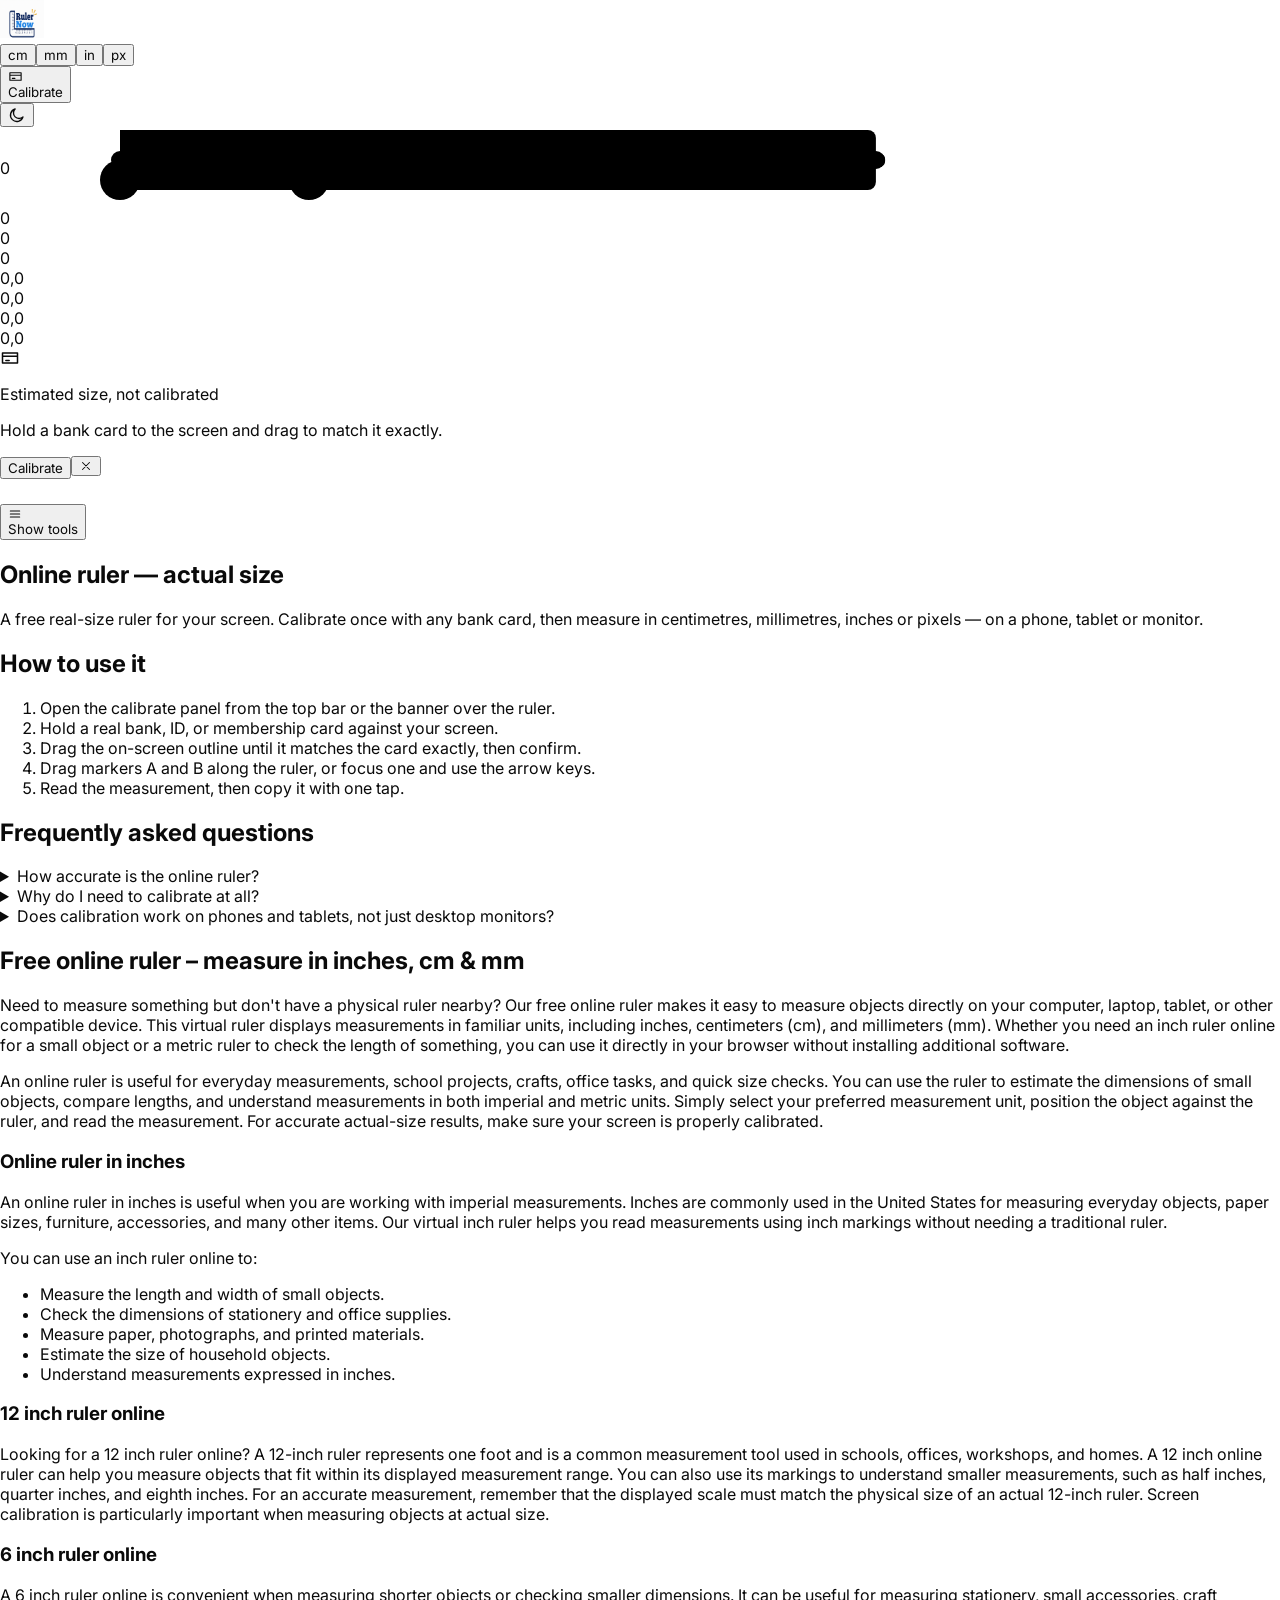
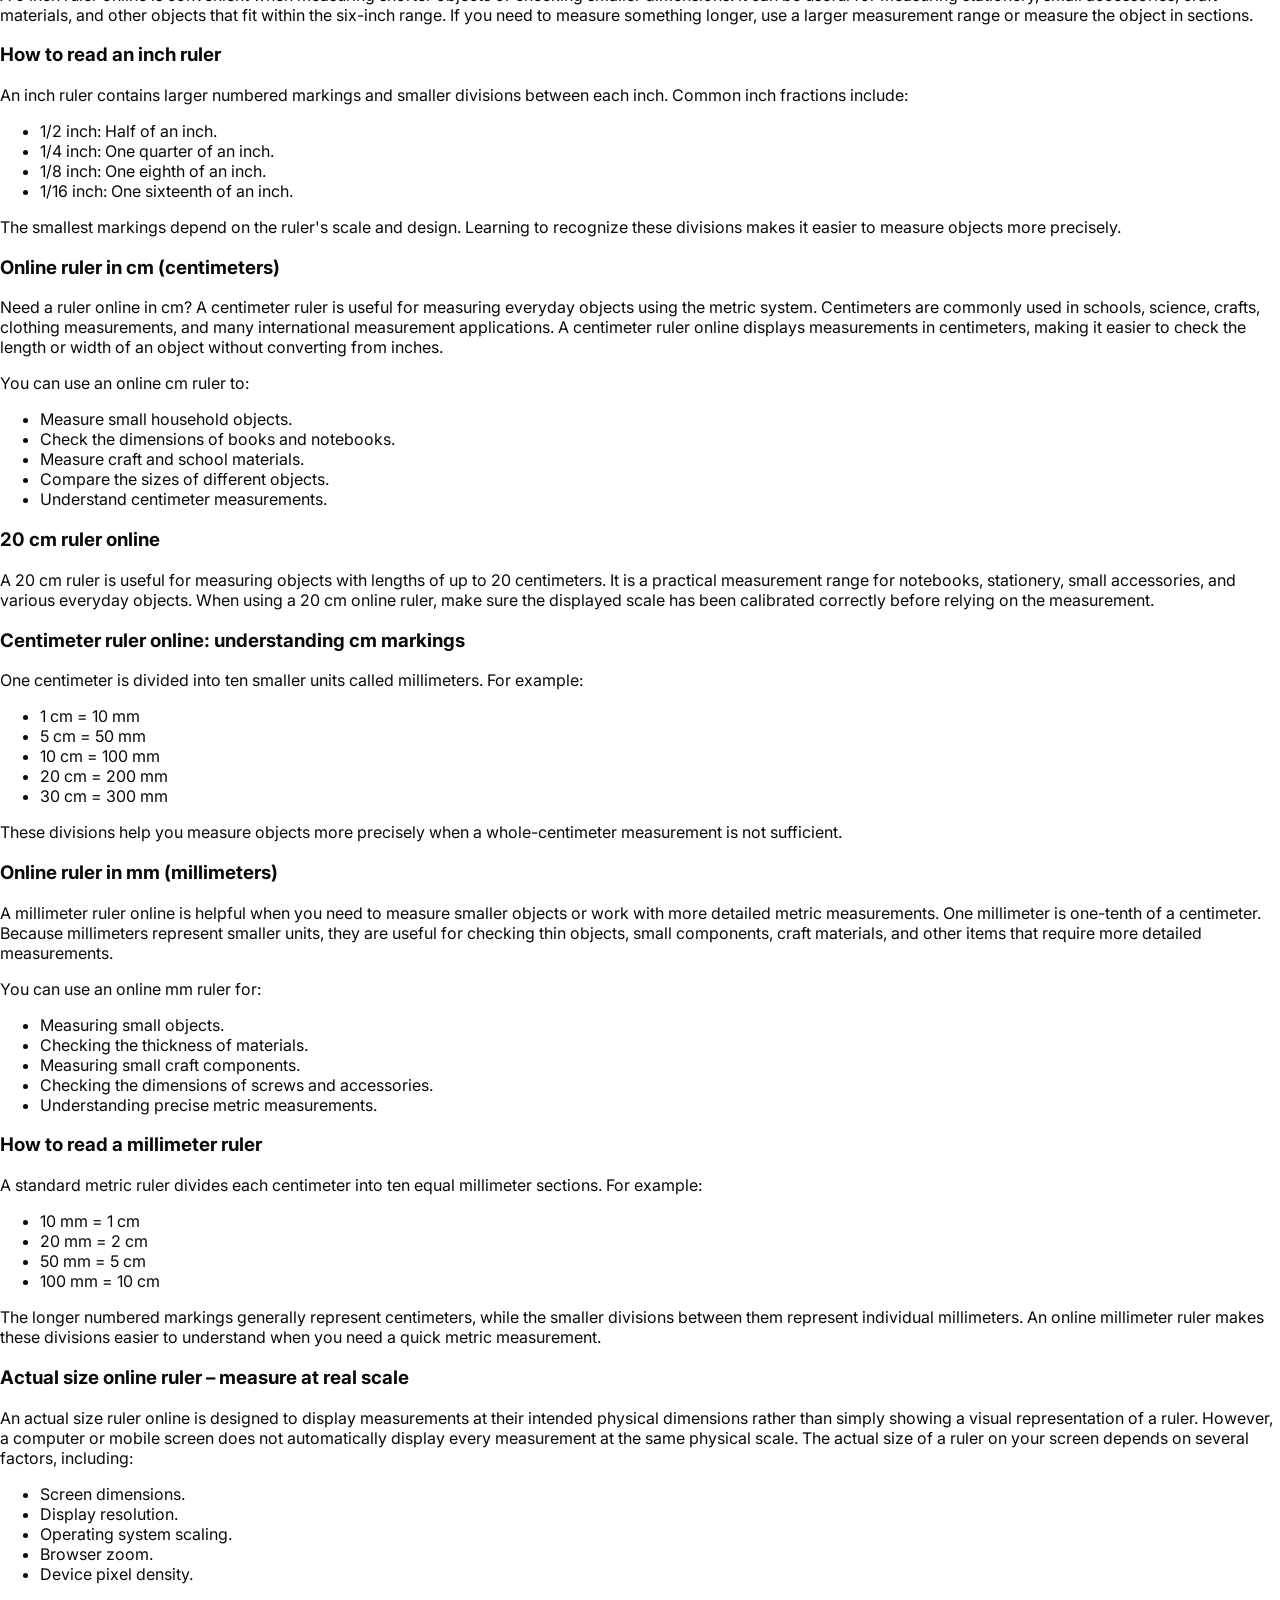
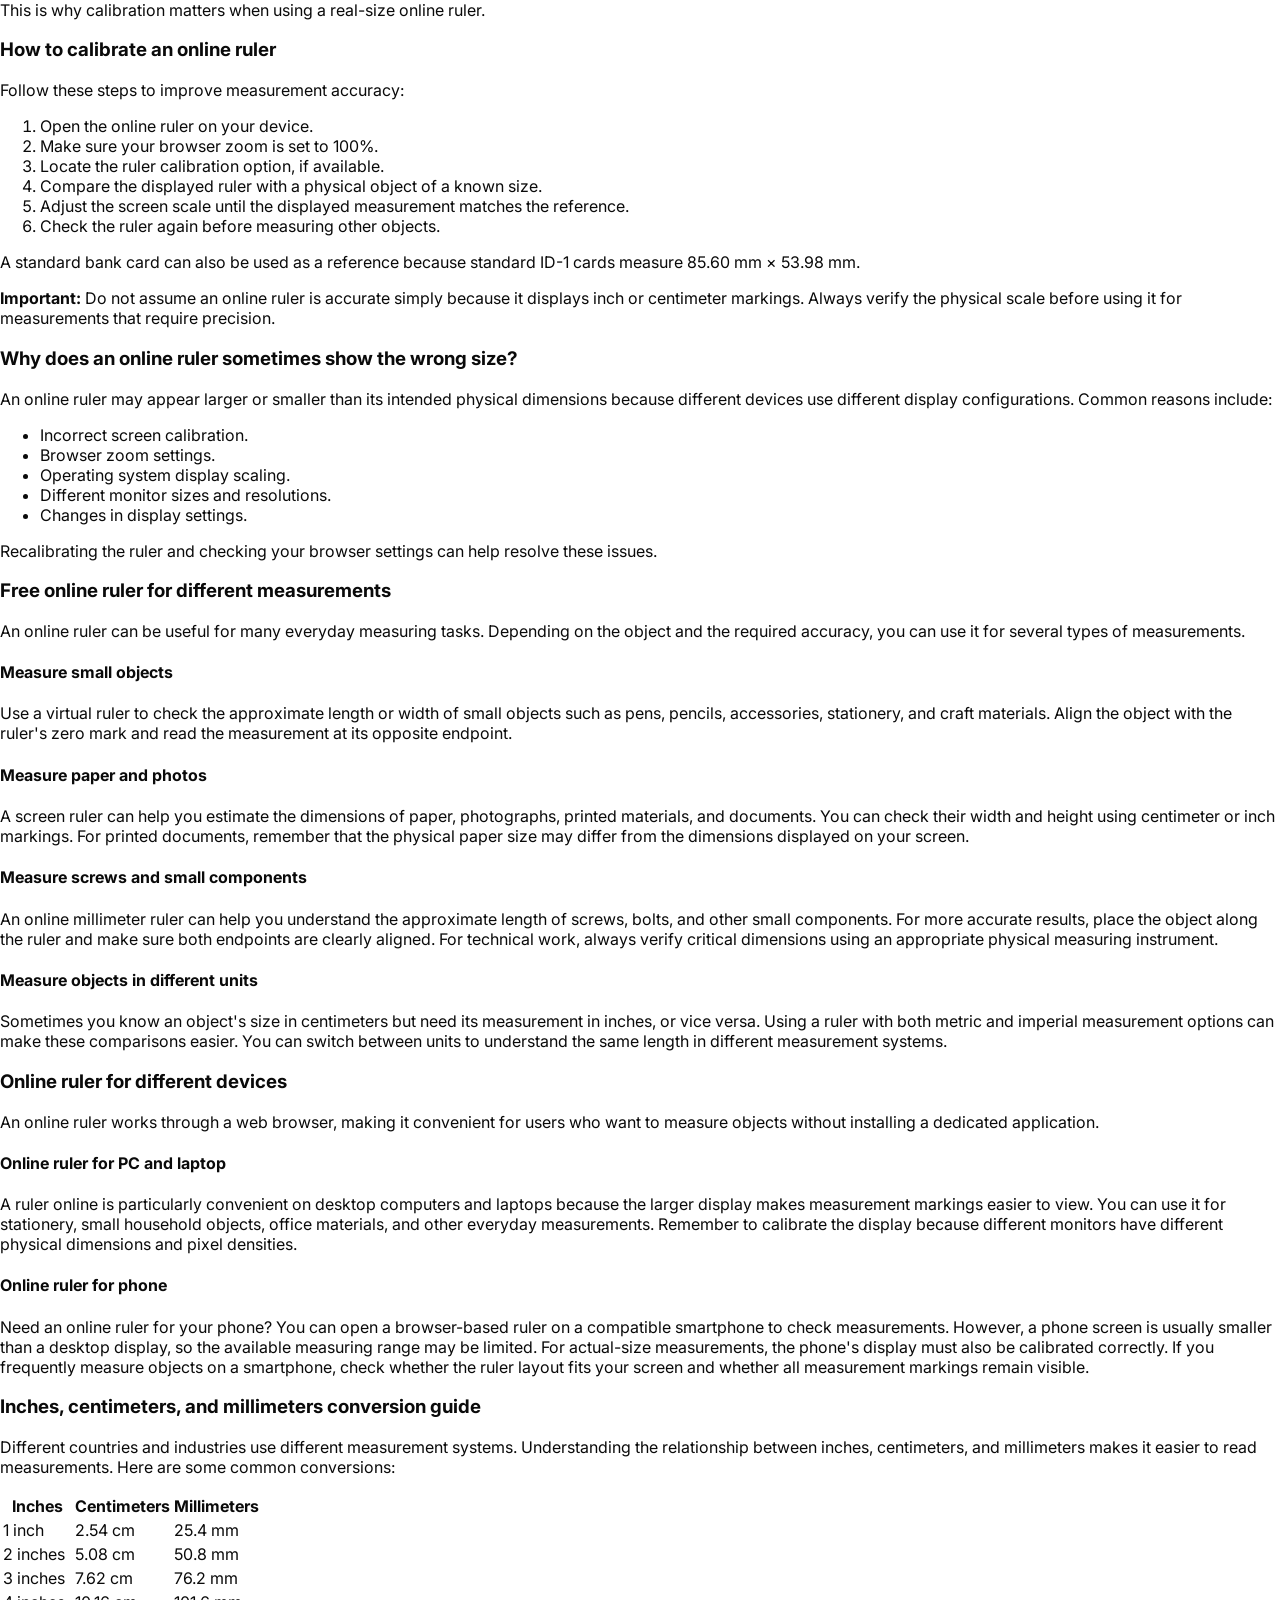
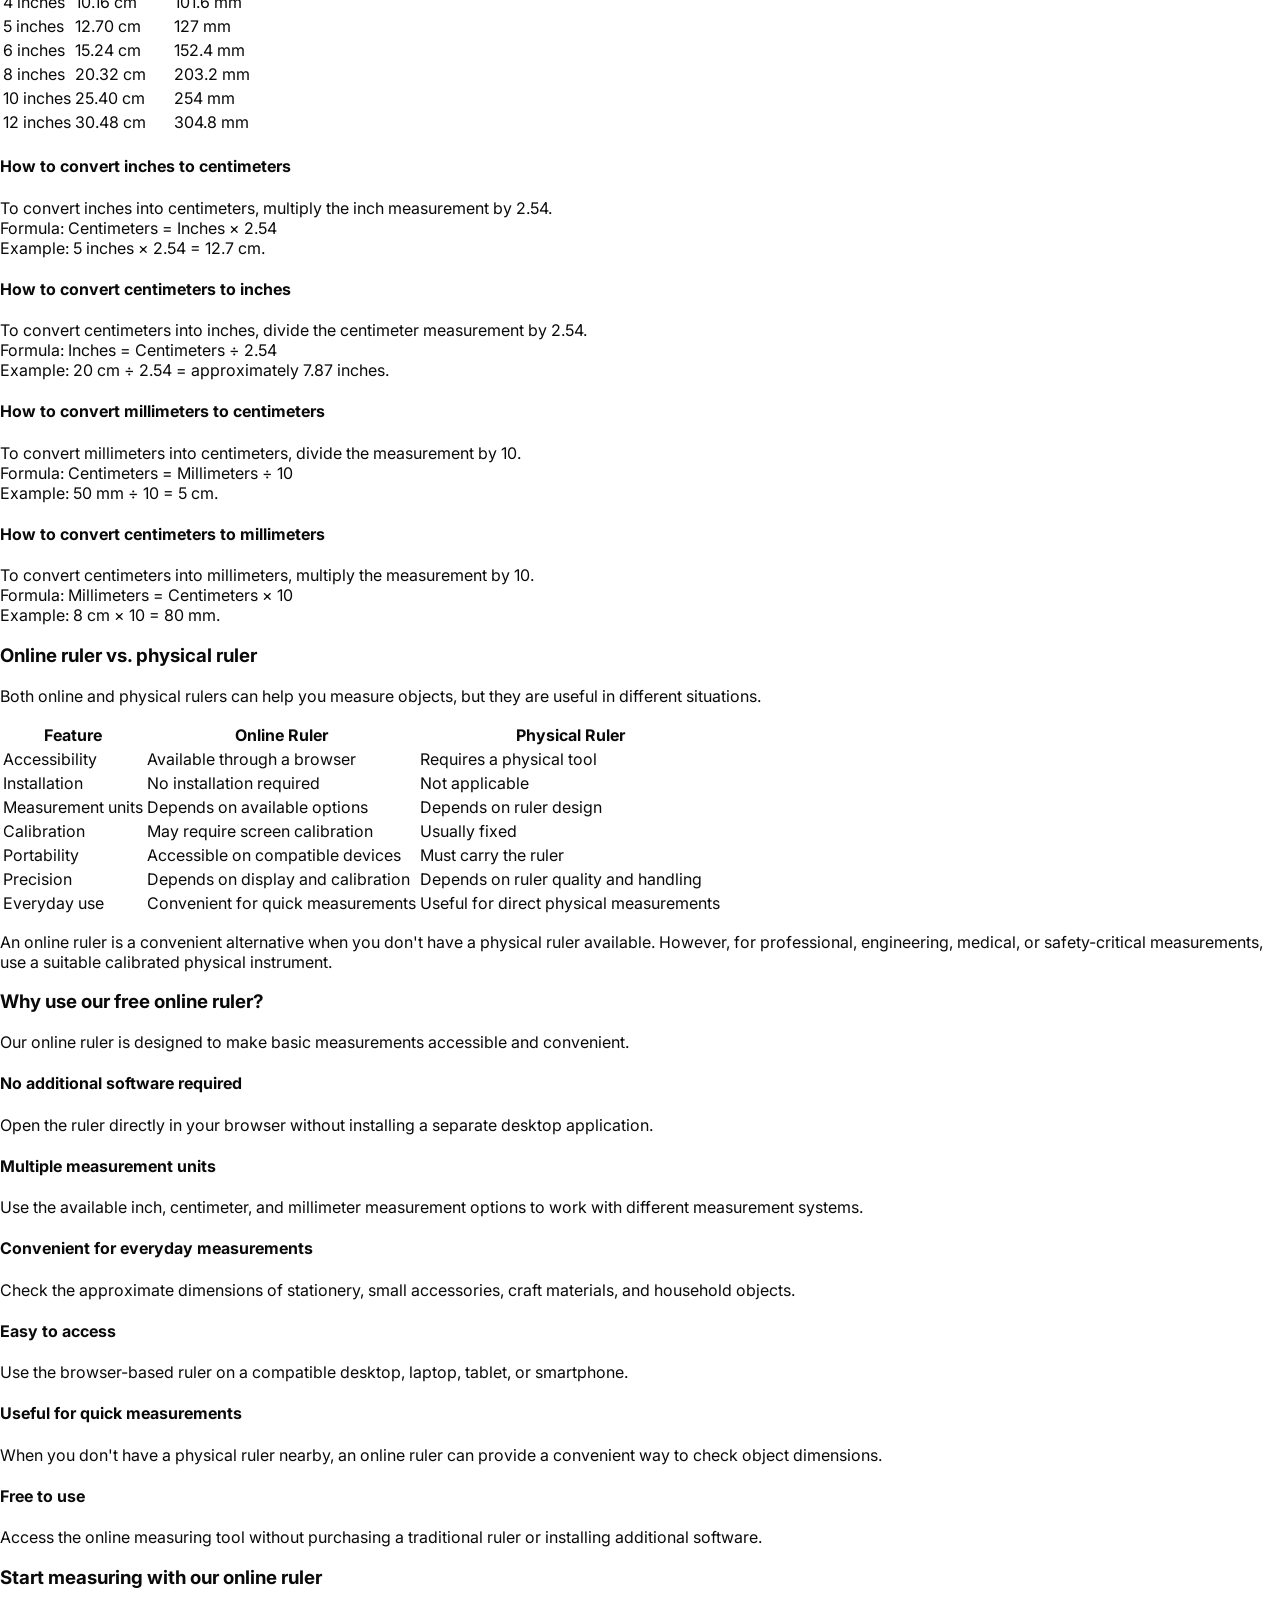
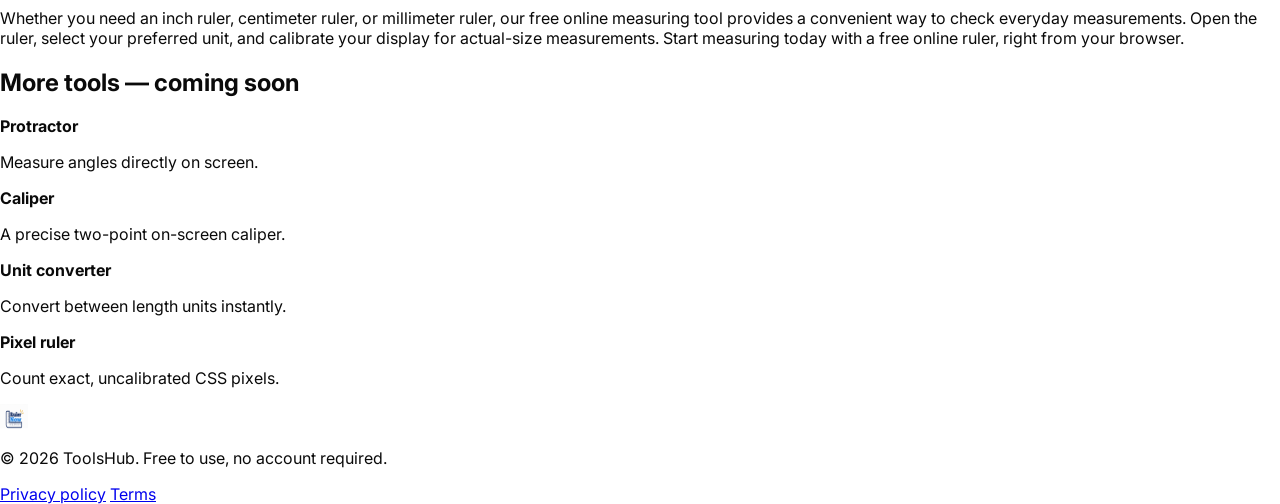
==== commit 5b48fbf4: "Domain rulernow.com: SITE/sitemap update + transparent logo parts" ====
--- a/index.html
+++ b/index.html
@@ -1,8 +1,6 @@
-<!DOCTYPE html><html lang="en"> <head><meta charset="UTF-8"><meta name="viewport" content="width=device-width, initial-scale=1, viewport-fit=cover"><!-- Brand icons: generated from the supplied Ruler Now logo with its
-         white background removed (transparent everywhere except the Apple
-         touch icon, which iOS would otherwise paint on black). --><link rel="icon" href="/favicon.ico" sizes="48x48"><link rel="icon" type="image/png" sizes="32x32" href="/favicon-32x32.png"><link rel="icon" type="image/png" sizes="16x16" href="/favicon-16x16.png"><link rel="apple-touch-icon" sizes="180x180" href="/apple-touch-icon.png"><link rel="manifest" href="/site.webmanifest"><link rel="canonical" href="https://xooxewel.github.io/"><link rel="preconnect" href="https://fonts.googleapis.com"><link rel="preconnect" href="https://fonts.gstatic.com" crossorigin><link href="https://fonts.googleapis.com/css2?family=Inter:wght@400;500;600;700;800&display=swap" rel="stylesheet"><meta name="theme-color" content="#ffffff" media="(prefers-color-scheme: light)"><meta name="theme-color" content="#0b0c0f" media="(prefers-color-scheme: dark)"><meta name="application-name" content="Ruler Now"><meta name="apple-mobile-web-app-title" content="Ruler Now"><title>Online Ruler – Free Actual Size Ruler in Inches, CM &amp; MM</title><meta name="description" content="Use our free online ruler to measure objects in inches, centimeters, and millimeters. Calibrate your screen for accurate, actual-size measurements."><meta property="og:type" content="website"><meta property="og:site_name" content="Ruler Now"><meta property="og:title" content="Online Ruler – Free Actual Size Ruler in Inches, CM &#38; MM"><meta property="og:description" content="Use our free online ruler to measure objects in inches, centimeters, and millimeters. Calibrate your screen for accurate, actual-size measurements."><meta property="og:url" content="https://xooxewel.github.io/"><meta property="og:image" content="https://xooxewel.github.io/og-image.png"><meta property="og:image:width" content="1200"><meta property="og:image:height" content="630"><meta name="twitter:card" content="summary_large_image"><meta name="twitter:image" content="https://xooxewel.github.io/og-image.png"><script type="application/ld+json">{"@context":"https://schema.org","@type":"WebApplication","name":"Ruler Now — Online Ruler","url":"https://xooxewel.github.io/","applicationCategory":"UtilitiesApplication","operatingSystem":"Any","browserRequirements":"Requires JavaScript","offers":{"@type":"Offer","price":"0","priceCurrency":"USD"},"description":"Use our free online ruler to measure objects in inches, centimeters, and millimeters. Calibrate your screen for accurate, actual-size measurements.","featureList":["Actual-size ruler in inches, centimeters, millimeters and pixels","Automatic screen-size estimate with one-time card calibration","Protractor, caliper and multi-point tape","Length unit converter"]}</script><script type="application/ld+json">{"@context":"https://schema.org","@type":"FAQPage","mainEntity":[{"@type":"Question","name":"How do I use an online ruler?","acceptedAnswer":{"@type":"Answer","text":"Open the ruler, select your preferred unit, and place the object alongside the measurement markings. Line up one end with marker A, drag marker B to the other end, and read the distance. Calibrate your screen first if you need exact actual-size measurements."}},{"@type":"Question","name":"Is an online ruler accurate?","acceptedAnswer":{"@type":"Answer","text":"An online ruler can provide accurate physical measurements when its display scale is calibrated correctly. Ruler Now estimates the scale for your device automatically and lets you calibrate it exactly against a bank card. Browser zoom, screen resolution, display scaling and device dimensions can all affect accuracy."}},{"@type":"Question","name":"How do I calibrate an online ruler?","acceptedAnswer":{"@type":"Answer","text":"Tap Calibrate in the bar above the ruler, hold a bank, ID or membership card against the screen, and drag the outline until it matches the card. Save it and the calibration is remembered on that device."}},{"@type":"Question","name":"Can I use an online ruler in inches?","acceptedAnswer":{"@type":"Answer","text":"Yes. Select the inch (in) option above the ruler to measure in inches. Read the inch markings, or drag markers A and B to get the length or width of an object."}},{"@type":"Question","name":"Can I use a ruler online in centimeters?","acceptedAnswer":{"@type":"Answer","text":"Yes. Choose the centimeter (cm) option to measure objects using metric units. One centimeter is equal to 10 millimeters."}},{"@type":"Question","name":"Is there a millimeter ruler online?","acceptedAnswer":{"@type":"Answer","text":"Yes. Select mm and the ruler displays measurements in millimeters. It is useful for checking smaller dimensions and understanding precise metric measurements."}},{"@type":"Question","name":"Can I use an online ruler at actual size?","acceptedAnswer":{"@type":"Answer","text":"Yes, provided the ruler is calibrated to your display. Screen dimensions, pixel density, and display scaling can affect the physical size of the ruler, so always check its calibration first."}},{"@type":"Question","name":"How long is a 12 inch ruler in centimeters?","acceptedAnswer":{"@type":"Answer","text":"A 12-inch ruler is equal to 30.48 centimeters or 304.8 millimeters."}},{"@type":"Question","name":"Can I use an online ruler on my phone?","acceptedAnswer":{"@type":"Answer","text":"Yes. Open Ruler Now in your phone’s browser: the layout adapts to the phone’s screen and the scale is estimated for your device. A phone screen is small, so turn the ruler vertical to use its long side, and calibrate with a card for exact results."}},{"@type":"Question","name":"Can I measure objects using my computer screen?","acceptedAnswer":{"@type":"Answer","text":"Yes. Place a small object against the screen alongside the ruler and compare its endpoints with the measurement markings. Make sure the screen is calibrated before relying on actual-size measurements."}},{"@type":"Question","name":"What is the difference between inches, centimeters, and millimeters?","acceptedAnswer":{"@type":"Answer","text":"Inches are part of the imperial measurement system, while centimeters and millimeters are metric units. One inch equals 2.54 centimeters or 25.4 millimeters. One centimeter contains 10 millimeters."}},{"@type":"Question","name":"Is an online ruler free?","acceptedAnswer":{"@type":"Answer","text":"Yes. Ruler Now is free to use directly in your browser, with no account to create, no physical ruler to buy and nothing to install."}},{"@type":"Question","name":"Can I use an online ruler without downloading anything?","acceptedAnswer":{"@type":"Answer","text":"Yes. Ruler Now is a browser-based online ruler and does not require a separate download. Open the website and start measuring."}},{"@type":"Question","name":"Why is my online ruler not showing the correct measurement?","acceptedAnswer":{"@type":"Answer","text":"The most common reasons are incorrect screen calibration, browser zoom, operating system scaling, and differences in display resolution. Check these settings and recalibrate the ruler before measuring."}},{"@type":"Question","name":"Can I measure both short and long objects with an online ruler?","acceptedAnswer":{"@type":"Answer","text":"You can measure objects that fit within the ruler’s displayed range. For longer objects, measure in sections, use the tape tool to add several segments together, or use a suitable physical measuring tape."}}]}</script><script>
-      // Runs before first paint to avoid a flash of the wrong theme. The
-      // header's theme button (SiteHeader.astro) writes the same key.
+<!DOCTYPE html><html lang="en"> <head><meta charset="UTF-8"><meta name="viewport" content="width=device-width, initial-scale=1, viewport-fit=cover"><link rel="icon" type="image/svg+xml" href="/favicon.svg"><link rel="icon" href="/favicon.ico" sizes="any"><link rel="icon" type="image/png" sizes="32x32" href="/favicon-32x32.png"><link rel="icon" type="image/png" sizes="16x16" href="/favicon-16x16.png"><link rel="apple-touch-icon" sizes="180x180" href="/apple-touch-icon.png"><link rel="manifest" href="/site.webmanifest"><link rel="canonical" href="https://rulernow.com/"><link rel="preconnect" href="https://fonts.googleapis.com"><link rel="preconnect" href="https://fonts.gstatic.com" crossorigin><link href="https://fonts.googleapis.com/css2?family=Inter:wght@400;500;600;700;800&display=swap" rel="stylesheet"><meta name="theme-color" content="#f4f5f7" media="(prefers-color-scheme: light)"><meta name="theme-color" content="#0b0c0f" media="(prefers-color-scheme: dark)"><title>Online ruler — actual size (cm, mm, inches, px)</title><meta name="description" content="A free on-screen ruler that measures real cm, mm, inches and pixels. Calibrate once with a bank card, then measure accurately on any phone, tablet or monitor."><meta property="og:type" content="website"><meta property="og:title" content="Online ruler — actual size (cm, mm, inches, px)"><meta property="og:description" content="A free on-screen ruler that measures real cm, mm, inches and pixels. Calibrate once with a bank card, then measure accurately on any phone, tablet or monitor."><meta property="og:url" content="https://rulernow.com/"><meta name="twitter:card" content="summary"><script type="application/ld+json">{"@context":"https://schema.org","@type":"WebApplication","name":"Online Ruler — Actual Size","url":"https://rulernow.com/","applicationCategory":"UtilitiesApplication","operatingSystem":"Any","offers":{"@type":"Offer","price":"0","priceCurrency":"USD"},"description":"A free on-screen ruler that measures real cm, mm, inches and pixels after a one-time calibration against a bank card."}</script><script type="application/ld+json">{"@context":"https://schema.org","@type":"FAQPage","mainEntity":[{"@type":"Question","name":"How accurate is the online ruler?","acceptedAnswer":{"@type":"Answer","text":"After calibrating against a bank card, readings are typically within about 1mm over 10cm. Uncalibrated, screens can be off by 10% or more because browsers can't report true physical pixel density."}},{"@type":"Question","name":"Why do I need to calibrate at all?","acceptedAnswer":{"@type":"Answer","text":"Browsers only expose CSS pixels, which assume a fixed 96-pixel-per-inch convention, not your screen's real density. Calibrating against a standard ID-1 card (85.6mm wide) corrects for your specific device."}},{"@type":"Question","name":"Does calibration work on phones and tablets, not just desktop monitors?","acceptedAnswer":{"@type":"Answer","text":"Yes — calibration works by matching a real card on screen, so it behaves the same on any device. It only needs to be redone if you switch to a different physical screen."}}]}</script><script>
+      // Runs before first paint to avoid a flash of the wrong theme.
+      // Mirrors src/stores/theme.ts's storage key/format exactly.
       (function () {
         try {
           var stored = localStorage.getItem('tools-website:theme');
@@ -17,149 +15,169 @@
           document.documentElement.setAttribute('data-theme', 'light');
         }
       })();
-    </script><link rel="stylesheet" href="/_astro/index.CbC3LUj-.css">
-<link rel="stylesheet" href="/_astro/index.CRAjnyoC.css">
-<link rel="stylesheet" href="/_astro/RulerApp.CJkmH90A.css"></head> <body> <a class="skip-link" href="#main">Skip to content</a> <header class="site-header" data-astro-cid-ctg3m53h> <div class="inner" data-astro-cid-ctg3m53h> <!-- Text only, by request: the name in the logo's own two colours, no
-         image. (The browser-tab icon is still the logo image — see
-         BaseLayout.astro.) --> <a class="brand" href="/" aria-label="Ruler Now — home" data-astro-cid-ctg3m53h> <span class="wordmark" data-astro-cid-ctg3m53h><span class="w-ruler" data-astro-cid-ctg3m53h>Ruler</span> <span class="w-now" data-astro-cid-ctg3m53h>Now</span></span> </a> <nav class="nav" aria-label="Primary" data-astro-cid-ctg3m53h> <a href="/#ruler" data-astro-cid-ctg3m53h>Ruler</a><a href="/#protractor" data-astro-cid-ctg3m53h>Protractor</a><a href="/#caliper" data-astro-cid-ctg3m53h>Caliper</a><a href="/#tape" data-astro-cid-ctg3m53h>Tape</a><a href="/#converter" data-astro-cid-ctg3m53h>Converter</a><a href="/#guide" data-astro-cid-ctg3m53h>Guide</a><a href="/#faq" data-astro-cid-ctg3m53h>FAQ</a> </nav> <div class="actions" data-astro-cid-ctg3m53h> <button class="icon-btn" type="button" data-theme-toggle aria-label="Switch between light and dark mode" title="Light / dark mode" data-astro-cid-ctg3m53h> <svg class="icon-moon" width="20" height="20" viewBox="0 0 24 24" fill="none" stroke="currentColor" stroke-width="1.8" stroke-linecap="round" stroke-linejoin="round" aria-hidden="true" data-astro-cid-ctg3m53h> <path d="M20 14.5A8.5 8.5 0 119.5 4a7 7 0 1010.5 10.5z" data-astro-cid-ctg3m53h></path> </svg> <svg class="icon-sun" width="20" height="20" viewBox="0 0 24 24" fill="none" stroke="currentColor" stroke-width="1.8" stroke-linecap="round" stroke-linejoin="round" aria-hidden="true" data-astro-cid-ctg3m53h> <path d="M12 3v2M12 19v2M4.2 4.2l1.4 1.4M18.4 18.4l1.4 1.4M3 12h2M19 12h2M4.2 19.8l1.4-1.4M18.4 5.6l1.4-1.4M12 8a4 4 0 100 8 4 4 0 000-8z" data-astro-cid-ctg3m53h></path> </svg> </button> <details class="menu" data-site-menu data-astro-cid-ctg3m53h> <summary class="icon-btn" aria-label="Menu" data-astro-cid-ctg3m53h> <svg width="22" height="22" viewBox="0 0 24 24" fill="none" stroke="currentColor" stroke-width="1.8" stroke-linecap="round" aria-hidden="true" data-astro-cid-ctg3m53h> <path d="M4 7h16M4 12h16M4 17h16" data-astro-cid-ctg3m53h></path> </svg> </summary> <nav class="menu-panel" aria-label="Primary" data-astro-cid-ctg3m53h> <a href="/#ruler" data-astro-cid-ctg3m53h>Ruler</a><a href="/#protractor" data-astro-cid-ctg3m53h>Protractor</a><a href="/#caliper" data-astro-cid-ctg3m53h>Caliper</a><a href="/#tape" data-astro-cid-ctg3m53h>Tape</a><a href="/#converter" data-astro-cid-ctg3m53h>Converter</a><a href="/#guide" data-astro-cid-ctg3m53h>Guide</a><a href="/#faq" data-astro-cid-ctg3m53h>FAQ</a> </nav> </details> </div> </div> </header> <script type="module">const a=document.documentElement;document.querySelector("[data-theme-toggle]")?.addEventListener("click",()=>{const e=a.getAttribute("data-theme")==="dark"?"light":"dark";a.setAttribute("data-theme",e);try{localStorage.setItem("tools-website:theme",JSON.stringify(e))}catch{}});const t=document.querySelector("[data-site-menu]");t&&(t.addEventListener("click",e=>{e.target.closest("a")&&(t.open=!1)}),document.addEventListener("pointerdown",e=>{t.open&&!t.contains(e.target)&&(t.open=!1)}),document.addEventListener("keydown",e=>{e.key==="Escape"&&(t.open=!1)}));document.addEventListener("click",e=>{const n=e.target.closest?.('a[href^="/#"]');!n||window.location.pathname!=="/"||new URL(n.href).hash===window.location.hash&&window.dispatchEvent(new HashChangeEvent("hashchange"))});</script>   <main id="main" data-astro-cid-j7pv25f6> <!-- The measuring app. client:only: everything it draws depends on this
-         device (see RulerApp.tsx), so there is nothing useful to render on
-         the server. The fallback below reserves exactly the same box, so
-         the page does not jump when the app arrives. --> <section class="tool" aria-label="Online ruler" data-astro-cid-j7pv25f6> <style>astro-island,astro-slot,astro-static-slot{display:contents}</style><script>(()=>{var e=async t=>{await(await t())()};(self.Astro||(self.Astro={})).only=e;window.dispatchEvent(new Event("astro:only"));})();</script><script>(()=>{var A=Object.defineProperty;var g=(i,o,a)=>o in i?A(i,o,{enumerable:!0,configurable:!0,writable:!0,value:a}):i[o]=a;var d=(i,o,a)=>g(i,typeof o!="symbol"?o+"":o,a);{let i={0:t=>m(t),1:t=>a(t),2:t=>new RegExp(t),3:t=>new Date(t),4:t=>new Map(a(t)),5:t=>new Set(a(t)),6:t=>BigInt(t),7:t=>new URL(t),8:t=>new Uint8Array(t),9:t=>new Uint16Array(t),10:t=>new Uint32Array(t),11:t=>1/0*t},o=t=>{let[l,e]=t;return l in i?i[l](e):void 0},a=t=>t.map(o),m=t=>typeof t!="object"||t===null?t:Object.fromEntries(Object.entries(t).map(([l,e])=>[l,o(e)]));class y extends HTMLElement{constructor(){super(...arguments);d(this,"Component");d(this,"hydrator");d(this,"hydrate",async()=>{var b;if(!this.hydrator||!this.isConnected)return;let e=(b=this.parentElement)==null?void 0:b.closest("astro-island[ssr]");if(e){e.addEventListener("astro:hydrate",this.hydrate,{once:!0});return}let c=this.querySelectorAll("astro-slot"),n={},h=this.querySelectorAll("template[data-astro-template]");for(let r of h){let s=r.closest(this.tagName);s!=null&&s.isSameNode(this)&&(n[r.getAttribute("data-astro-template")||"default"]=r.innerHTML,r.remove())}for(let r of c){let s=r.closest(this.tagName);s!=null&&s.isSameNode(this)&&(n[r.getAttribute("name")||"default"]=r.innerHTML)}let p;try{p=this.hasAttribute("props")?m(JSON.parse(this.getAttribute("props"))):{}}catch(r){let s=this.getAttribute("component-url")||"<unknown>",v=this.getAttribute("component-export");throw v&&(s+=` (export ${v})`),console.error(`[hydrate] Error parsing props for component ${s}`,this.getAttribute("props"),r),r}let u;await this.hydrator(this)(this.Component,p,n,{client:this.getAttribute("client")}),this.removeAttribute("ssr"),this.dispatchEvent(new CustomEvent("astro:hydrate"))});d(this,"unmount",()=>{this.isConnected||this.dispatchEvent(new CustomEvent("astro:unmount"))})}disconnectedCallback(){document.removeEventListener("astro:after-swap",this.unmount),document.addEventListener("astro:after-swap",this.unmount,{once:!0})}connectedCallback(){if(!this.hasAttribute("await-children")||document.readyState==="interactive"||document.readyState==="complete")this.childrenConnectedCallback();else{let e=()=>{document.removeEventListener("DOMContentLoaded",e),c.disconnect(),this.childrenConnectedCallback()},c=new MutationObserver(()=>{var n;((n=this.lastChild)==null?void 0:n.nodeType)===Node.COMMENT_NODE&&this.lastChild.nodeValue==="astro:end"&&(this.lastChild.remove(),e())});c.observe(this,{childList:!0}),document.addEventListener("DOMContentLoaded",e)}}async childrenConnectedCallback(){let e=this.getAttribute("before-hydration-url");e&&await import(e),this.start()}async start(){let e=JSON.parse(this.getAttribute("opts")),c=this.getAttribute("client");if(Astro[c]===void 0){window.addEventListener(`astro:${c}`,()=>this.start(),{once:!0});return}try{await Astro[c](async()=>{let n=this.getAttribute("renderer-url"),[h,{default:p}]=await Promise.all([import(this.getAttribute("component-url")),n?import(n):()=>()=>{}]),u=this.getAttribute("component-export")||"default";if(!u.includes("."))this.Component=h[u];else{this.Component=h;for(let f of u.split("."))this.Component=this.Component[f]}return this.hydrator=p,this.hydrate},e,this)}catch(n){console.error(`[astro-island] Error hydrating ${this.getAttribute("component-url")}`,n)}}attributeChangedCallback(){this.hydrate()}}d(y,"observedAttributes",["props"]),customElements.get("astro-island")||customElements.define("astro-island",y)}})();</script><astro-island uid="Z1rHqTR" component-url="/_astro/RulerApp.B3zl3F5_.js" component-export="RulerApp" renderer-url="/_astro/client.DplABhhE.js" props="{&quot;data-astro-cid-j7pv25f6&quot;:[0,true]}" ssr client="only" opts="{&quot;name&quot;:&quot;RulerApp&quot;,&quot;value&quot;:&quot;preact&quot;}" await-children><div class="ws-skeleton" aria-hidden="true" data-astro-cid-j7pv25f6> <div class="ws-skeleton-bar" data-astro-cid-j7pv25f6></div> <div class="ws-skeleton-canvas" data-astro-cid-j7pv25f6> <span data-astro-cid-j7pv25f6>Loading the ruler…</span> </div> </div><template data-astro-template="fallback"><div class="ws-skeleton" aria-hidden="true" data-astro-cid-j7pv25f6> <div class="ws-skeleton-bar" data-astro-cid-j7pv25f6></div> <div class="ws-skeleton-canvas" data-astro-cid-j7pv25f6> <span data-astro-cid-j7pv25f6>Loading the ruler…</span> </div> </div></template><!--astro:end--></astro-island> <noscript> <p class="noscript" data-astro-cid-j7pv25f6>The interactive ruler needs JavaScript. Enable it in your browser to start measuring.</p> </noscript> </section> <!-- Directly under the ruler, ahead of the page title, by request: the
-         converter is a tool, and the two are used together. --> <section class="converter" id="converter" aria-labelledby="converter-heading" data-astro-cid-j7pv25f6> <div class="converter-intro" data-astro-cid-j7pv25f6> <p class="eyebrow" data-astro-cid-j7pv25f6>Unit converter</p> <h2 id="converter-heading" data-astro-cid-j7pv25f6>Convert Inches, CM, MM and More</h2> <p data-astro-cid-j7pv25f6>
-Type a length and see it in every unit at once — millimeters, centimeters, meters, inches, feet and
-          yards. One tap pulls in whatever the ruler above is currently measuring.
-</p> </div> <script>(()=>{var l=(n,t)=>{let i=async()=>{await(await n())()},e=typeof t.value=="object"?t.value:void 0,s={timeout:e==null?void 0:e.timeout};"requestIdleCallback"in window?window.requestIdleCallback(i,s):setTimeout(i,s.timeout||200)};(self.Astro||(self.Astro={})).idle=l;window.dispatchEvent(new Event("astro:idle"));})();</script><astro-island uid="BLtSw" component-url="/_astro/UnitConverter.DVvGVUZL.js" component-export="UnitConverter" renderer-url="/_astro/client.DplABhhE.js" props="{&quot;data-astro-cid-j7pv25f6&quot;:[0,true]}" ssr client="idle" opts="{&quot;name&quot;:&quot;UnitConverter&quot;,&quot;value&quot;:true}" await-children><div class="_card_1gvoe_1"><div class="_row_1gvoe_12"><div class="_field_1gvoe_19"><label class="_label_1gvoe_26" for="converter-value">From</label><div class="_control_1gvoe_34"><input id="converter-value" class="_input_1gvoe_58" type="text" inputmode="decimal" autocomplete="off" spellcheck="false" value="10" aria-invalid="false"/><select class="_select_1gvoe_84" aria-label="Convert from unit"><option value="mm">mm</option><option selected value="cm">cm</option><option value="m">m</option><option value="in">in</option><option value="ft">ft</option><option value="yd">yd</option></select></div></div><button type="button" class="_swap_1gvoe_102" aria-label="Swap units" title="Swap units"><svg width="20" height="20" viewBox="0 0 24 24" fill="none" stroke="currentColor" stroke-width="1.8" stroke-linecap="round" stroke-linejoin="round" aria-hidden="true"><path d="M7 4v13M7 4L3 8M7 4l4 4M17 20V7M17 20l4-4M17 20l-4-4"></path></svg></button><div class="_field_1gvoe_19"><span class="_label_1gvoe_26" id="converter-result-label">To</span><div class="_control_1gvoe_34"><output class="_output_1gvoe_59" for="converter-value" aria-labelledby="converter-result-label" aria-live="polite">3.93701</output><select class="_select_1gvoe_84" aria-label="Convert to unit"><option value="mm">mm</option><option value="cm">cm</option><option value="m">m</option><option selected value="in">in</option><option value="ft">ft</option><option value="yd">yd</option></select></div></div></div><div class="_summary_1gvoe_131"><p class="_equation_1gvoe_141"><span>10 cm</span><span class="_equals_1gvoe_158">=</span><strong>3.93701 in</strong><span class="_aside_1gvoe_162">≈ 3 15/16 in</span></p><button type="button" class="_copy_1gvoe_175"><svg width="16" height="16" viewBox="0 0 24 24" fill="none" stroke="currentColor" stroke-width="1.8" stroke-linecap="round" stroke-linejoin="round" aria-hidden="true"><path d="M9 9h10v10H9zM5 15H3V3h10v2"></path></svg>Copy</button></div><div class="_chips_1gvoe_195"><button type="button" class="_chip_1gvoe_195">1 in → cm</button><button type="button" class="_chip_1gvoe_195">12 in → cm</button><button type="button" class="_chip_1gvoe_195">20 cm → in</button><button type="button" class="_chip_1gvoe_195">100 mm → in</button><button type="button" class="_chip_1gvoe_195">1 ft → cm</button></div><div class="_all_1gvoe_234"><p class="_allTitle_1gvoe_239">In every unit</p><ul class="_grid_1gvoe_248"><li><button type="button" class="_tile_1gvoe_257" title="Copy 100 mm"><span class="_tileUnit_1gvoe_284">Millimetres</span><span class="_tileValue_1gvoe_290">100 <small>mm</small></span></button></li><li><button type="button" class="_tile_1gvoe_257" title="Copy 10 cm"><span class="_tileUnit_1gvoe_284">Centimetres</span><span class="_tileValue_1gvoe_290">10 <small>cm</small></span></button></li><li><button type="button" class="_tile_1gvoe_257" title="Copy 0.1 m"><span class="_tileUnit_1gvoe_284">Metres</span><span class="_tileValue_1gvoe_290">0.1 <small>m</small></span></button></li><li><button type="button" class="_tileActive_1gvoe_258" title="Copy 3.93701 in"><span class="_tileUnit_1gvoe_284">Inches</span><span class="_tileValue_1gvoe_290">3.93701 <small>in</small></span></button></li><li><button type="button" class="_tile_1gvoe_257" title="Copy 0.328084 ft"><span class="_tileUnit_1gvoe_284">Feet</span><span class="_tileValue_1gvoe_290">0.328084 <small>ft</small></span></button></li><li><button type="button" class="_tile_1gvoe_257" title="Copy 0.109361 yd"><span class="_tileUnit_1gvoe_284">Yards</span><span class="_tileValue_1gvoe_290">0.109361 <small>yd</small></span></button></li></ul></div></div><!--astro:end--></astro-island> </section> <section class="title-strip" id="about" data-astro-cid-j7pv25f6> <h1 data-astro-cid-j7pv25f6>Free Online Ruler – Measure in Inches, CM &amp; MM</h1> <p data-astro-cid-j7pv25f6>
-Need to measure something but don’t have a physical ruler nearby? Our free online ruler makes it easy
-        to measure objects directly on your computer, laptop, tablet or phone — simply select your unit,
-        position the object against the ruler, and read the measurement.
-</p> <ul class="highlights" data-astro-cid-j7pv25f6> <li data-astro-cid-j7pv25f6>Inches · cm · mm · px</li><li data-astro-cid-j7pv25f6>Sizes itself to your screen</li><li data-astro-cid-j7pv25f6>Protractor, caliper &amp; tape</li><li data-astro-cid-j7pv25f6>Free — no sign-up</li> </ul> </section> <div class="guide" id="guide" data-astro-cid-bobyx3ht> <aside class="toc" aria-label="On this page" data-astro-cid-bobyx3ht> <p class="toc-title" data-astro-cid-bobyx3ht>On this page</p> <ol data-astro-cid-bobyx3ht> <li data-astro-cid-bobyx3ht><a href="#how-to-use" data-astro-cid-bobyx3ht>How to use</a></li><li data-astro-cid-bobyx3ht><a href="#inches" data-astro-cid-bobyx3ht>Inches</a></li><li data-astro-cid-bobyx3ht><a href="#centimeters" data-astro-cid-bobyx3ht>Centimeters</a></li><li data-astro-cid-bobyx3ht><a href="#millimeters" data-astro-cid-bobyx3ht>Millimeters</a></li><li data-astro-cid-bobyx3ht><a href="#actual-size" data-astro-cid-bobyx3ht>Actual size &amp; calibration</a></li><li data-astro-cid-bobyx3ht><a href="#uses" data-astro-cid-bobyx3ht>What you can measure</a></li><li data-astro-cid-bobyx3ht><a href="#devices" data-astro-cid-bobyx3ht>Phones &amp; computers</a></li><li data-astro-cid-bobyx3ht><a href="#conversion" data-astro-cid-bobyx3ht>Conversion guide</a></li><li data-astro-cid-bobyx3ht><a href="#compare" data-astro-cid-bobyx3ht>Online vs. physical</a></li><li data-astro-cid-bobyx3ht><a href="#why" data-astro-cid-bobyx3ht>Why Ruler Now</a></li><li data-astro-cid-bobyx3ht><a href="#tools" data-astro-cid-bobyx3ht>More tools</a></li><li data-astro-cid-bobyx3ht><a href="#faq" data-astro-cid-bobyx3ht>FAQ</a></li> </ol> </aside> <article class="article" data-astro-cid-bobyx3ht> <section class="block intro" data-astro-cid-bobyx3ht> <p data-astro-cid-bobyx3ht>
-This virtual ruler displays measurements in familiar units, including inches, centimeters (cm), and
-        millimeters (mm). Whether you need an inch ruler online for a small object or a metric ruler to check
-        the length of something, you can use it directly in your browser without installing additional
-        software.
-</p> <p data-astro-cid-bobyx3ht>
-An online ruler is useful for everyday measurements, school projects, crafts, office tasks, and quick
-        size checks. You can use it to estimate the dimensions of small objects, compare lengths, and
-        understand measurements in both imperial and metric units.
-</p> </section> <section class="block" id="how-to-use" aria-labelledby="h-how" data-astro-cid-bobyx3ht> <p class="eyebrow" data-astro-cid-bobyx3ht>Getting started</p> <h2 id="h-how" data-astro-cid-bobyx3ht>How to Use the Online Ruler</h2> <p class="lead" data-astro-cid-bobyx3ht>
-Using an online measuring ruler is straightforward. You don’t need to download an application or
-        purchase a separate measuring tool for basic measurements.
-</p> <ol class="steps" data-astro-cid-bobyx3ht> <li data-astro-cid-bobyx3ht> <span class="step-number" aria-hidden="true" data-astro-cid-bobyx3ht> 1 </span> <div data-astro-cid-bobyx3ht> <h3 data-astro-cid-bobyx3ht>Choose a measurement unit</h3> <p data-astro-cid-bobyx3ht>Select inches, centimeters, millimeters or pixels in the bar above the ruler, depending on your preference.</p> </div> </li><li data-astro-cid-bobyx3ht> <span class="step-number" aria-hidden="true" data-astro-cid-bobyx3ht> 2 </span> <div data-astro-cid-bobyx3ht> <h3 data-astro-cid-bobyx3ht>Check your screen’s calibration</h3> <p data-astro-cid-bobyx3ht>The ruler sizes itself for your device automatically. For exact results, tap Calibrate and match the outline to a real bank card.</p> </div> </li><li data-astro-cid-bobyx3ht> <span class="step-number" aria-hidden="true" data-astro-cid-bobyx3ht> 3 </span> <div data-astro-cid-bobyx3ht> <h3 data-astro-cid-bobyx3ht>Place your object</h3> <p data-astro-cid-bobyx3ht>Position the object alongside the ruler on your screen. For best results, keep it flat and aligned with the measurement markings.</p> </div> </li><li data-astro-cid-bobyx3ht> <span class="step-number" aria-hidden="true" data-astro-cid-bobyx3ht> 4 </span> <div data-astro-cid-bobyx3ht> <h3 data-astro-cid-bobyx3ht>Read the measurement</h3> <p data-astro-cid-bobyx3ht>Put marker A on the starting point of your object and drag marker B to its endpoint. The distance between them is shown instantly.</p> </div> </li><li data-astro-cid-bobyx3ht> <span class="step-number" aria-hidden="true" data-astro-cid-bobyx3ht> 5 </span> <div data-astro-cid-bobyx3ht> <h3 data-astro-cid-bobyx3ht>Convert units if needed</h3> <p data-astro-cid-bobyx3ht>Switch between inches, centimeters and millimeters at any time, or use the unit converter to see the same length in another unit.</p> </div> </li> </ol> <p data-astro-cid-bobyx3ht>
-You can use this online ruler whenever you need a quick measurement without searching for a physical
-        measuring tool.
-</p> </section> <section class="block unit" id="inches" aria-labelledby="h-in" data-astro-cid-bobyx3ht> <p class="eyebrow" data-astro-cid-bobyx3ht>Imperial</p> <h2 id="h-in" data-astro-cid-bobyx3ht><span class="unit-badge" data-astro-cid-bobyx3ht>in</span>Online Ruler in Inches</h2> <div class="split" data-astro-cid-bobyx3ht> <div data-astro-cid-bobyx3ht> <p data-astro-cid-bobyx3ht>
-An online ruler in inches is useful when you are working with imperial measurements. Inches are
-            commonly used in the United States for measuring everyday objects, paper sizes, furniture,
-            accessories, and many other items.
-</p> <p data-astro-cid-bobyx3ht>
-Our virtual inch ruler helps you read measurements using inch markings without needing a
-            traditional ruler. Select <strong data-astro-cid-bobyx3ht>in</strong> above the ruler to switch to it.
-</p> </div> <div class="checklist" data-astro-cid-bobyx3ht> <p class="checklist-title" data-astro-cid-bobyx3ht>You can use an inch ruler online to:</p> <ul data-astro-cid-bobyx3ht> <li data-astro-cid-bobyx3ht>Measure the length and width of small objects.</li> <li data-astro-cid-bobyx3ht>Check the dimensions of stationery and office supplies.</li> <li data-astro-cid-bobyx3ht>Measure paper, photographs, and printed materials.</li> <li data-astro-cid-bobyx3ht>Estimate the size of household objects.</li> <li data-astro-cid-bobyx3ht>Understand measurements expressed in inches.</li> </ul> </div> </div> <div class="subgrid" data-astro-cid-bobyx3ht> <div class="subcard" data-astro-cid-bobyx3ht> <h3 data-astro-cid-bobyx3ht>12 Inch Ruler Online</h3> <p data-astro-cid-bobyx3ht>
-Looking for a 12 inch ruler online? A 12-inch ruler represents one foot and is a common measurement
-            tool used in schools, offices, workshops, and homes.
-</p> <p data-astro-cid-bobyx3ht>
-Drag the handle at the end of the ruler to stretch it as far as your screen allows — a full 12
-            inches fits on most desktop monitors — and use its markings to read half inches, quarter inches,
-            and eighth inches.
-</p> <p data-astro-cid-bobyx3ht>
-For an accurate measurement, the displayed scale must match the physical size of an actual 12-inch
-            ruler, so screen calibration is particularly important.
-</p> </div> <div class="subcard" data-astro-cid-bobyx3ht> <h3 data-astro-cid-bobyx3ht>6 Inch Ruler Online</h3> <p data-astro-cid-bobyx3ht>
-A 6 inch ruler online is convenient when measuring shorter objects or checking smaller dimensions.
-</p> <p data-astro-cid-bobyx3ht>
-It can be useful for measuring stationery, small accessories, craft materials, and other objects
-            that fit within the six-inch range.
-</p> <p data-astro-cid-bobyx3ht>If you need to measure something longer, extend the ruler or measure the object in sections.</p> </div> <div class="subcard" data-astro-cid-bobyx3ht> <h3 data-astro-cid-bobyx3ht>How to Read an Inch Ruler</h3> <p data-astro-cid-bobyx3ht>An inch ruler contains larger numbered markings and smaller divisions between each inch.</p> <dl class="fractions" data-astro-cid-bobyx3ht> <div data-astro-cid-bobyx3ht><dt data-astro-cid-bobyx3ht>1/2 inch</dt><dd data-astro-cid-bobyx3ht>Half of an inch.</dd></div> <div data-astro-cid-bobyx3ht><dt data-astro-cid-bobyx3ht>1/4 inch</dt><dd data-astro-cid-bobyx3ht>One quarter of an inch.</dd></div> <div data-astro-cid-bobyx3ht><dt data-astro-cid-bobyx3ht>1/8 inch</dt><dd data-astro-cid-bobyx3ht>One eighth of an inch.</dd></div> <div data-astro-cid-bobyx3ht><dt data-astro-cid-bobyx3ht>1/16 inch</dt><dd data-astro-cid-bobyx3ht>One sixteenth of an inch.</dd></div> </dl> <p data-astro-cid-bobyx3ht>
-The smallest markings depend on the ruler’s scale and design. This one marks every 1/8 inch, and
-            its read-out shows the distance to two decimal places.
-</p> </div> </div> </section> <section class="block unit" id="centimeters" aria-labelledby="h-cm" data-astro-cid-bobyx3ht> <p class="eyebrow" data-astro-cid-bobyx3ht>Metric</p> <h2 id="h-cm" data-astro-cid-bobyx3ht><span class="unit-badge" data-astro-cid-bobyx3ht>cm</span>Online Ruler in CM (Centimeters)</h2> <div class="split" data-astro-cid-bobyx3ht> <div data-astro-cid-bobyx3ht> <p data-astro-cid-bobyx3ht>
-Need a ruler online in cm? A centimeter ruler is useful for measuring everyday objects using the
-            metric system. Centimeters are commonly used in schools, science, crafts, clothing measurements,
-            and many international measurement applications.
-</p> <p data-astro-cid-bobyx3ht>
-A centimeter ruler online displays measurements in centimeters, making it easier to check the
-            length or width of an object without converting from inches.
-</p> </div> <div class="checklist" data-astro-cid-bobyx3ht> <p class="checklist-title" data-astro-cid-bobyx3ht>You can use an online cm ruler to:</p> <ul data-astro-cid-bobyx3ht> <li data-astro-cid-bobyx3ht>Measure small household objects.</li> <li data-astro-cid-bobyx3ht>Check the dimensions of books and notebooks.</li> <li data-astro-cid-bobyx3ht>Measure craft and school materials.</li> <li data-astro-cid-bobyx3ht>Compare the sizes of different objects.</li> <li data-astro-cid-bobyx3ht>Understand centimeter measurements.</li> </ul> </div> </div> <div class="subgrid two" data-astro-cid-bobyx3ht> <div class="subcard" data-astro-cid-bobyx3ht> <h3 data-astro-cid-bobyx3ht>20 CM Ruler Online</h3> <p data-astro-cid-bobyx3ht>
+    </script><style>:root{--color-bg-canvas: #ffffff;--color-bg-surface: #ffffff;--color-bg-surface-muted: #f5f5f5;--color-border: #e5e5e5;--color-border-strong: #d4d4d4;--color-text-primary: #0a0a0a;--color-text-secondary: #525252;--color-text-muted: #8a8a8a;--color-accent: #2563eb;--color-accent-text: #ffffff;--color-accent-muted: #dbeafe;--color-accent-b: #e0792f;--color-accent-b-text: #ffffff;--color-warning-bg: #fff4e5;--color-warning-border: #f0a93b;--color-warning-text: #8a5a08;--color-danger: #e5484d;--color-danger-bg: #fdeced;--color-danger-border: #f3a6a9;--color-success: #2f9e60;--radius-sm: 6px;--radius-md: 10px;--radius-lg: 16px;--space-1: 4px;--space-2: 8px;--space-3: 12px;--space-4: 16px;--space-5: 24px;--space-6: 32px;--toolbar-height: 56px;--bottombar-height: 64px;--touch-target: 44px;--font-sans: "Inter", -apple-system, BlinkMacSystemFont, "Segoe UI", Roboto, Helvetica, Arial, sans-serif;--shadow-sm: 0 1px 1px rgba(10, 10, 10, .04);--shadow-md: 0 8px 24px rgba(10, 10, 10, .12);color-scheme:light}:root[data-theme=dark]{--color-bg-canvas: #0b0c0f;--color-bg-surface: #16181d;--color-bg-surface-muted: #1d2026;--color-border: #2a2e36;--color-border-strong: #3a3f49;--color-text-primary: #f3f4f6;--color-text-secondary: #a8aeb8;--color-text-muted: #6b7280;--color-accent: #5b8cff;--color-accent-text: #0b0c0f;--color-accent-muted: #1c2a4d;--color-accent-b: #f2984f;--color-accent-b-text: #0b0c0f;--color-warning-bg: #332008;--color-warning-border: #a8691b;--color-warning-text: #f2b65e;--color-danger: #ff6b6f;--color-danger-bg: #3a1a1c;--color-danger-border: #6b2e31;--color-success: #4ade80;--shadow-sm: 0 1px 1px rgba(0, 0, 0, .3);--shadow-md: 0 8px 24px rgba(0, 0, 0, .5);color-scheme:dark}*,*:before,*:after{box-sizing:border-box}html,body{height:100%}body{margin:0;font-family:var(--font-sans);background:var(--color-bg-canvas);color:var(--color-text-primary);-webkit-font-smoothing:antialiased;text-rendering:optimizeLegibility}button,input,select{font-family:inherit;color:inherit}button{cursor:pointer}:focus-visible{outline:2px solid var(--color-accent);outline-offset:2px}img,svg{display:block;max-width:100%}.sr-only{position:absolute;width:1px;height:1px;padding:0;margin:-1px;overflow:hidden;clip:rect(0,0,0,0);white-space:nowrap;border:0}
+</style>
+<link rel="stylesheet" href="/_astro/index.D0HBtlrP.css"><script>(function(){var P=4,parts=[],done=0;function fin(){if(done<P)return;var u='data:image/png;base64,'+parts.join('');function apply(){document.querySelectorAll('img').forEach(function(i){var s=i.getAttribute('src');if(s==='/logo.png'||s==='logo.png'){i.src=u;}});}apply();new MutationObserver(apply).observe(document.documentElement,{subtree:true,childList:true});}for(var k=0;k<P;k++){(function(idx){fetch('logo.b64.'+idx).then(function(r){return r.text();}).then(function(t){parts[idx]=t.trim();done++;fin();});})(k);}}());</script></head> <body>  <style>astro-island,astro-slot,astro-static-slot{display:contents}</style><script>(()=>{var e=async t=>{await(await t())()};(self.Astro||(self.Astro={})).load=e;window.dispatchEvent(new Event("astro:load"));})();</script><script>(()=>{var A=Object.defineProperty;var g=(i,o,a)=>o in i?A(i,o,{enumerable:!0,configurable:!0,writable:!0,value:a}):i[o]=a;var d=(i,o,a)=>g(i,typeof o!="symbol"?o+"":o,a);{let i={0:t=>m(t),1:t=>a(t),2:t=>new RegExp(t),3:t=>new Date(t),4:t=>new Map(a(t)),5:t=>new Set(a(t)),6:t=>BigInt(t),7:t=>new URL(t),8:t=>new Uint8Array(t),9:t=>new Uint16Array(t),10:t=>new Uint32Array(t),11:t=>1/0*t},o=t=>{let[l,e]=t;return l in i?i[l](e):void 0},a=t=>t.map(o),m=t=>typeof t!="object"||t===null?t:Object.fromEntries(Object.entries(t).map(([l,e])=>[l,o(e)]));class y extends HTMLElement{constructor(){super(...arguments);d(this,"Component");d(this,"hydrator");d(this,"hydrate",async()=>{var b;if(!this.hydrator||!this.isConnected)return;let e=(b=this.parentElement)==null?void 0:b.closest("astro-island[ssr]");if(e){e.addEventListener("astro:hydrate",this.hydrate,{once:!0});return}let c=this.querySelectorAll("astro-slot"),n={},h=this.querySelectorAll("template[data-astro-template]");for(let r of h){let s=r.closest(this.tagName);s!=null&&s.isSameNode(this)&&(n[r.getAttribute("data-astro-template")||"default"]=r.innerHTML,r.remove())}for(let r of c){let s=r.closest(this.tagName);s!=null&&s.isSameNode(this)&&(n[r.getAttribute("name")||"default"]=r.innerHTML)}let p;try{p=this.hasAttribute("props")?m(JSON.parse(this.getAttribute("props"))):{}}catch(r){let s=this.getAttribute("component-url")||"<unknown>",v=this.getAttribute("component-export");throw v&&(s+=` (export ${v})`),console.error(`[hydrate] Error parsing props for component ${s}`,this.getAttribute("props"),r),r}let u;await this.hydrator(this)(this.Component,p,n,{client:this.getAttribute("client")}),this.removeAttribute("ssr"),this.dispatchEvent(new CustomEvent("astro:hydrate"))});d(this,"unmount",()=>{this.isConnected||this.dispatchEvent(new CustomEvent("astro:unmount"))})}disconnectedCallback(){document.removeEventListener("astro:after-swap",this.unmount),document.addEventListener("astro:after-swap",this.unmount,{once:!0})}connectedCallback(){if(!this.hasAttribute("await-children")||document.readyState==="interactive"||document.readyState==="complete")this.childrenConnectedCallback();else{let e=()=>{document.removeEventListener("DOMContentLoaded",e),c.disconnect(),this.childrenConnectedCallback()},c=new MutationObserver(()=>{var n;((n=this.lastChild)==null?void 0:n.nodeType)===Node.COMMENT_NODE&&this.lastChild.nodeValue==="astro:end"&&(this.lastChild.remove(),e())});c.observe(this,{childList:!0}),document.addEventListener("DOMContentLoaded",e)}}async childrenConnectedCallback(){let e=this.getAttribute("before-hydration-url");e&&await import(e),this.start()}async start(){let e=JSON.parse(this.getAttribute("opts")),c=this.getAttribute("client");if(Astro[c]===void 0){window.addEventListener(`astro:${c}`,()=>this.start(),{once:!0});return}try{await Astro[c](async()=>{let n=this.getAttribute("renderer-url"),[h,{default:p}]=await Promise.all([import(this.getAttribute("component-url")),n?import(n):()=>()=>{}]),u=this.getAttribute("component-export")||"default";if(!u.includes("."))this.Component=h[u];else{this.Component=h;for(let f of u.split("."))this.Component=this.Component[f]}return this.hydrator=p,this.hydrate},e,this)}catch(n){console.error(`[astro-island] Error hydrating ${this.getAttribute("component-url")}`,n)}}attributeChangedCallback(){this.hydrate()}}d(y,"observedAttributes",["props"]),customElements.get("astro-island")||customElements.define("astro-island",y)}})();</script><astro-island uid="ZYCm7o" component-url="/_astro/RulerApp.wLv_hsKZ.js" component-export="RulerApp" renderer-url="/_astro/client.B1E4z68P.js" props="{&quot;data-astro-cid-j7pv25f6&quot;:[0,true]}" ssr client="load" opts="{&quot;name&quot;:&quot;RulerApp&quot;,&quot;value&quot;:true}" await-children><div class="_shell_14qou_1"><header class="_toolbar_1y4r6_1"><div class="_brand_1y4r6_13"><img class="_brandLogo_1y4r6_21" src="/logo.png" alt="Ruler Now" width="44" height="44"/></div><div class="_group_1y4r6_28" role="group" aria-label="Measurement unit"><button type="button" class="_pillActive_at2jt_39 _pill_at2jt_27" aria-pressed="true">cm</button><button type="button" class="_pill_at2jt_27" aria-pressed="false">mm</button><button type="button" class="_pill_at2jt_27" aria-pressed="false">in</button><button type="button" class="_pill_at2jt_27" aria-pressed="false">px</button></div><button type="button" class="_uncalibratedPill_1y4r6_34"><svg width="15" height="15" viewBox="0 0 24 24" fill="none" stroke="currentColor" stroke-width="1.8" stroke-linecap="round" stroke-linejoin="round" aria-hidden="false"><path d="M3 6h18v12H3zM3 10h18M7 15h4"></path></svg><span class="_calibrateLabel_1y4r6_61">Calibrate</span></button><div class="_spacer_1y4r6_70"></div><button type="button" class="_iconButton_at2jt_4" aria-label="Switch to dark mode"><svg width="18" height="18" viewBox="0 0 24 24" fill="none" stroke="currentColor" stroke-width="1.8" stroke-linecap="round" stroke-linejoin="round" aria-hidden="false"><path d="M20 14.5A8.5 8.5 0 119.5 4a7 7 0 1010.5 10.5z"></path></svg></button></header><main class="_canvas_2ffe4_1" style="--tick-size:37.795275590551185px;--guide-thickness:30px;"><div class="_guideTop_2ffe4_24" aria-hidden="true"><svg class="_guideSvg_2ffe4_66" width="0" height="30"><line x1="0" x2="0" y1="14" y2="30" class="_guideTick_2ffe4_70" stroke-width="1.25"></line></svg><span class="_guideLabelH_2ffe4_74" style="top:2px;left:0px;">0</span></div><div class="_guideBottom_2ffe4_25" aria-hidden="true"><svg class="_guideSvg_2ffe4_66" width="0" height="30"><line x1="0" x2="0" y1="16" y2="0" class="_guideTick_2ffe4_70" stroke-width="1.25"></line></svg><span class="_guideLabelH_2ffe4_74" style="bottom:2px;left:0px;">0</span></div><div class="_guideLeft_2ffe4_26" aria-hidden="true"><svg class="_guideSvg_2ffe4_66" width="30" height="0"><line y1="0" y2="0" x1="14" x2="30" class="_guideTick_2ffe4_70" stroke-width="1.25"></line></svg><span class="_guideLabelV_2ffe4_85" style="left:2px;top:0px;">0</span></div><div class="_guideRight_2ffe4_27" aria-hidden="true"><svg class="_guideSvg_2ffe4_66" width="30" height="0"><line y1="0" y2="0" x1="16" x2="0" class="_guideTick_2ffe4_70" stroke-width="1.25"></line></svg><span class="_guideLabelV_2ffe4_85" style="right:3px;top:0px;">0</span></div><div class="_cornerBadge_2ffe4_99 _cornerTopLeft_2ffe4_115" aria-hidden="true">0,0</div><div class="_cornerBadge_2ffe4_99 _cornerTopRight_2ffe4_122" aria-hidden="true">0,0</div><div class="_cornerBadge_2ffe4_99 _cornerBottomLeft_2ffe4_129" aria-hidden="true">0,0</div><div class="_cornerBadge_2ffe4_99 _cornerBottomRight_2ffe4_136" aria-hidden="true">0,0</div><div class="_bannerDock_2ffe4_261"><div class="_banner_fgoeq_1" role="status"><svg width="20" height="20" viewBox="0 0 24 24" fill="none" stroke="currentColor" stroke-width="1.8" stroke-linecap="round" stroke-linejoin="round" aria-hidden="false"><path d="M3 6h18v12H3zM3 10h18M7 15h4"></path></svg><div class="_text_fgoeq_14"><p class="_title_fgoeq_19">Estimated size, not calibrated</p><p class="_body_fgoeq_25">Hold a bank card to the screen and drag to match it exactly.</p></div><button type="button" class="_calibrateButton_fgoeq_32">Calibrate</button><button type="button" class="_dismiss_fgoeq_44" aria-label="Dismiss calibration reminder"><svg width="14" height="14" viewBox="0 0 24 24" fill="none" stroke="currentColor" stroke-width="1.8" stroke-linecap="round" stroke-linejoin="round" aria-hidden="false"><path d="M6 6l12 12M18 6L6 18"></path></svg></button></div></div><svg data-ruler-svg="true" class="_freeSvg_1ut9t_12" style="position:absolute;inset:0px;width:100%;height:100%;"><defs><linearGradient id="abGradient" x1="0" x2="188.9763779527559" y1="0" y2="0" gradientUnits="userSpaceOnUse"><stop offset="0%" class="_gradientStopA_1ut9t_172"></stop><stop offset="100%" class="_gradientStopB_1ut9t_177"></stop></linearGradient></defs><g transform="translate(120 160) rotate(0)"><rect x="0" y="-30" width="755.9055118110236" height="60" rx="8" class="_trackRect_1ut9t_22" tabIndex="0" role="button" aria-label="Move ruler"></rect><rect x="0" y="-30" width="188.9763779527559" height="60" class="_abHighlight_1ut9t_182" pointer-events="none"></rect><line x1="0" x2="0" y1="-30" y2="-8" class="_tickLine_1ut9t_55" stroke-width="1.3" pointer-events="none"></line><line x1="3.7795275590551185" x2="3.7795275590551185" y1="-30" y2="-22" class="_tickLine_1ut9t_55" stroke-width="0.75" pointer-events="none"></line><line x1="7.559055118110237" x2="7.559055118110237" y1="-30" y2="-22" class="_tickLine_1ut9t_55" stroke-width="0.75" pointer-events="none"></line><line x1="11.338582677165356" x2="11.338582677165356" y1="-30" y2="-22" class="_tickLine_1ut9t_55" stroke-width="0.75" pointer-events="none"></line><line x1="15.118110236220474" x2="15.118110236220474" y1="-30" y2="-22" class="_tickLine_1ut9t_55" stroke-width="0.75" pointer-events="none"></line><line x1="18.897637795275593" x2="18.897637795275593" y1="-30" y2="-16" class="_tickLine_1ut9t_55" stroke-width="1" pointer-events="none"></line><line x1="22.67716535433071" x2="22.67716535433071" y1="-30" y2="-22" class="_tickLine_1ut9t_55" stroke-width="0.75" pointer-events="none"></line><line x1="26.45669291338583" x2="26.45669291338583" y1="-30" y2="-22" class="_tickLine_1ut9t_55" stroke-width="0.75" pointer-events="none"></line><line x1="30.236220472440948" x2="30.236220472440948" y1="-30" y2="-22" class="_tickLine_1ut9t_55" stroke-width="0.75" pointer-events="none"></line><line x1="34.01574803149607" x2="34.01574803149607" y1="-30" y2="-22" class="_tickLine_1ut9t_55" stroke-width="0.75" pointer-events="none"></line><line x1="37.795275590551185" x2="37.795275590551185" y1="-30" y2="-8" class="_tickLine_1ut9t_55" stroke-width="1.3" pointer-events="none"></line><line x1="41.5748031496063" x2="41.5748031496063" y1="-30" y2="-22" class="_tickLine_1ut9t_55" stroke-width="0.75" pointer-events="none"></line><line x1="45.35433070866142" x2="45.35433070866142" y1="-30" y2="-22" class="_tickLine_1ut9t_55" stroke-width="0.75" pointer-events="none"></line><line x1="49.13385826771654" x2="49.13385826771654" y1="-30" y2="-22" class="_tickLine_1ut9t_55" stroke-width="0.75" pointer-events="none"></line><line x1="52.91338582677166" x2="52.91338582677166" y1="-30" y2="-22" class="_tickLine_1ut9t_55" stroke-width="0.75" pointer-events="none"></line><line x1="56.69291338582678" x2="56.69291338582678" y1="-30" y2="-16" class="_tickLine_1ut9t_55" stroke-width="1" pointer-events="none"></line><line x1="60.472440944881896" x2="60.472440944881896" y1="-30" y2="-22" class="_tickLine_1ut9t_55" stroke-width="0.75" pointer-events="none"></line><line x1="64.25196850393701" x2="64.25196850393701" y1="-30" y2="-22" class="_tickLine_1ut9t_55" stroke-width="0.75" pointer-events="none"></line><line x1="68.03149606299213" x2="68.03149606299213" y1="-30" y2="-22" class="_tickLine_1ut9t_55" stroke-width="0.75" pointer-events="none"></line><line x1="71.81102362204726" x2="71.81102362204726" y1="-30" y2="-22" class="_tickLine_1ut9t_55" stroke-width="0.75" pointer-events="none"></line><line x1="75.59055118110237" x2="75.59055118110237" y1="-30" y2="-8" class="_tickLine_1ut9t_55" stroke-width="1.3" pointer-events="none"></line><line x1="79.37007874015748" x2="79.37007874015748" y1="-30" y2="-22" class="_tickLine_1ut9t_55" stroke-width="0.75" pointer-events="none"></line><line x1="83.1496062992126" x2="83.1496062992126" y1="-30" y2="-22" class="_tickLine_1ut9t_55" stroke-width="0.75" pointer-events="none"></line><line x1="86.92913385826773" x2="86.92913385826773" y1="-30" y2="-22" class="_tickLine_1ut9t_55" stroke-width="0.75" pointer-events="none"></line><line x1="90.70866141732284" x2="90.70866141732284" y1="-30" y2="-22" class="_tickLine_1ut9t_55" stroke-width="0.75" pointer-events="none"></line><line x1="94.48818897637796" x2="94.48818897637796" y1="-30" y2="-16" class="_tickLine_1ut9t_55" stroke-width="1" pointer-events="none"></line><line x1="98.26771653543308" x2="98.26771653543308" y1="-30" y2="-22" class="_tickLine_1ut9t_55" stroke-width="0.75" pointer-events="none"></line><line x1="102.0472440944882" x2="102.0472440944882" y1="-30" y2="-22" class="_tickLine_1ut9t_55" stroke-width="0.75" pointer-events="none"></line><line x1="105.82677165354332" x2="105.82677165354332" y1="-30" y2="-22" class="_tickLine_1ut9t_55" stroke-width="0.75" pointer-events="none"></line><line x1="109.60629921259843" x2="109.60629921259843" y1="-30" y2="-22" class="_tickLine_1ut9t_55" stroke-width="0.75" pointer-events="none"></line><line x1="113.38582677165356" x2="113.38582677165356" y1="-30" y2="-8" class="_tickLine_1ut9t_55" stroke-width="1.3" pointer-events="none"></line><line x1="117.16535433070868" x2="117.16535433070868" y1="-30" y2="-22" class="_tickLine_1ut9t_55" stroke-width="0.75" pointer-events="none"></line><line x1="120.94488188976379" x2="120.94488188976379" y1="-30" y2="-22" class="_tickLine_1ut9t_55" stroke-width="0.75" pointer-events="none"></line><line x1="124.7244094488189" x2="124.7244094488189" y1="-30" y2="-22" class="_tickLine_1ut9t_55" stroke-width="0.75" pointer-events="none"></line><line x1="128.50393700787401" x2="128.50393700787401" y1="-30" y2="-22" class="_tickLine_1ut9t_55" stroke-width="0.75" pointer-events="none"></line><line x1="132.28346456692915" x2="132.28346456692915" y1="-30" y2="-16" class="_tickLine_1ut9t_55" stroke-width="1" pointer-events="none"></line><line x1="136.06299212598427" x2="136.06299212598427" y1="-30" y2="-22" class="_tickLine_1ut9t_55" stroke-width="0.75" pointer-events="none"></line><line x1="139.84251968503938" x2="139.84251968503938" y1="-30" y2="-22" class="_tickLine_1ut9t_55" stroke-width="0.75" pointer-events="none"></line><line x1="143.62204724409452" x2="143.62204724409452" y1="-30" y2="-22" class="_tickLine_1ut9t_55" stroke-width="0.75" pointer-events="none"></line><line x1="147.40157480314963" x2="147.40157480314963" y1="-30" y2="-22" class="_tickLine_1ut9t_55" stroke-width="0.75" pointer-events="none"></line><line x1="151.18110236220474" x2="151.18110236220474" y1="-30" y2="-8" class="_tickLine_1ut9t_55" stroke-width="1.3" pointer-events="none"></line><line x1="154.96062992125985" x2="154.96062992125985" y1="-30" y2="-22" class="_tickLine_1ut9t_55" stroke-width="0.75" pointer-events="none"></line><line x1="158.74015748031496" x2="158.74015748031496" y1="-30" y2="-22" class="_tickLine_1ut9t_55" stroke-width="0.75" pointer-events="none"></line><line x1="162.5196850393701" x2="162.5196850393701" y1="-30" y2="-22" class="_tickLine_1ut9t_55" stroke-width="0.75" pointer-events="none"></line><line x1="166.2992125984252" x2="166.2992125984252" y1="-30" y2="-22" class="_tickLine_1ut9t_55" stroke-width="0.75" pointer-events="none"></line><line x1="170.07874015748033" x2="170.07874015748033" y1="-30" y2="-16" class="_tickLine_1ut9t_55" stroke-width="1" pointer-events="none"></line><line x1="173.85826771653547" x2="173.85826771653547" y1="-30" y2="-22" class="_tickLine_1ut9t_55" stroke-width="0.75" pointer-events="none"></line><line x1="177.63779527559058" x2="177.63779527559058" y1="-30" y2="-22" class="_tickLine_1ut9t_55" stroke-width="0.75" pointer-events="none"></line><line x1="181.4173228346457" x2="181.4173228346457" y1="-30" y2="-22" class="_tickLine_1ut9t_55" stroke-width="0.75" pointer-events="none"></line><line x1="185.1968503937008" x2="185.1968503937008" y1="-30" y2="-22" class="_tickLine_1ut9t_55" stroke-width="0.75" pointer-events="none"></line><line x1="188.9763779527559" x2="188.9763779527559" y1="-30" y2="-8" class="_tickLine_1ut9t_55" stroke-width="1.3" pointer-events="none"></line><line x1="192.75590551181105" x2="192.75590551181105" y1="-30" y2="-22" class="_tickLine_1ut9t_55" stroke-width="0.75" pointer-events="none"></line><line x1="196.53543307086616" x2="196.53543307086616" y1="-30" y2="-22" class="_tickLine_1ut9t_55" stroke-width="0.75" pointer-events="none"></line><line x1="200.31496062992127" x2="200.31496062992127" y1="-30" y2="-22" class="_tickLine_1ut9t_55" stroke-width="0.75" pointer-events="none"></line><line x1="204.0944881889764" x2="204.0944881889764" y1="-30" y2="-22" class="_tickLine_1ut9t_55" stroke-width="0.75" pointer-events="none"></line><line x1="207.87401574803152" x2="207.87401574803152" y1="-30" y2="-16" class="_tickLine_1ut9t_55" stroke-width="1" pointer-events="none"></line><line x1="211.65354330708664" x2="211.65354330708664" y1="-30" y2="-22" class="_tickLine_1ut9t_55" stroke-width="0.75" pointer-events="none"></line><line x1="215.43307086614175" x2="215.43307086614175" y1="-30" y2="-22" class="_tickLine_1ut9t_55" stroke-width="0.75" pointer-events="none"></line><line x1="219.21259842519686" x2="219.21259842519686" y1="-30" y2="-22" class="_tickLine_1ut9t_55" stroke-width="0.75" pointer-events="none"></line><line x1="222.992125984252" x2="222.992125984252" y1="-30" y2="-22" class="_tickLine_1ut9t_55" stroke-width="0.75" pointer-events="none"></line><line x1="226.7716535433071" x2="226.7716535433071" y1="-30" y2="-8" class="_tickLine_1ut9t_55" stroke-width="1.3" pointer-events="none"></line><line x1="230.55118110236222" x2="230.55118110236222" y1="-30" y2="-22" class="_tickLine_1ut9t_55" stroke-width="0.75" pointer-events="none"></line><line x1="234.33070866141736" x2="234.33070866141736" y1="-30" y2="-22" class="_tickLine_1ut9t_55" stroke-width="0.75" pointer-events="none"></line><line x1="238.11023622047247" x2="238.11023622047247" y1="-30" y2="-22" class="_tickLine_1ut9t_55" stroke-width="0.75" pointer-events="none"></line><line x1="241.88976377952758" x2="241.88976377952758" y1="-30" y2="-22" class="_tickLine_1ut9t_55" stroke-width="0.75" pointer-events="none"></line><line x1="245.6692913385827" x2="245.6692913385827" y1="-30" y2="-16" class="_tickLine_1ut9t_55" stroke-width="1" pointer-events="none"></line><line x1="249.4488188976378" x2="249.4488188976378" y1="-30" y2="-22" class="_tickLine_1ut9t_55" stroke-width="0.75" pointer-events="none"></line><line x1="253.22834645669295" x2="253.22834645669295" y1="-30" y2="-22" class="_tickLine_1ut9t_55" stroke-width="0.75" pointer-events="none"></line><line x1="257.00787401574803" x2="257.00787401574803" y1="-30" y2="-22" class="_tickLine_1ut9t_55" stroke-width="0.75" pointer-events="none"></line><line x1="260.7874015748032" x2="260.7874015748032" y1="-30" y2="-22" class="_tickLine_1ut9t_55" stroke-width="0.75" pointer-events="none"></line><line x1="264.5669291338583" x2="264.5669291338583" y1="-30" y2="-8" class="_tickLine_1ut9t_55" stroke-width="1.3" pointer-events="none"></line><line x1="268.3464566929134" x2="268.3464566929134" y1="-30" y2="-22" class="_tickLine_1ut9t_55" stroke-width="0.75" pointer-events="none"></line><line x1="272.12598425196853" x2="272.12598425196853" y1="-30" y2="-22" class="_tickLine_1ut9t_55" stroke-width="0.75" pointer-events="none"></line><line x1="275.90551181102364" x2="275.90551181102364" y1="-30" y2="-22" class="_tickLine_1ut9t_55" stroke-width="0.75" pointer-events="none"></line><line x1="279.68503937007875" x2="279.68503937007875" y1="-30" y2="-22" class="_tickLine_1ut9t_55" stroke-width="0.75" pointer-events="none"></line><line x1="283.46456692913387" x2="283.46456692913387" y1="-30" y2="-16" class="_tickLine_1ut9t_55" stroke-width="1" pointer-events="none"></line><line x1="287.24409448818903" x2="287.24409448818903" y1="-30" y2="-22" class="_tickLine_1ut9t_55" stroke-width="0.75" pointer-events="none"></line><line x1="291.02362204724415" x2="291.02362204724415" y1="-30" y2="-22" class="_tickLine_1ut9t_55" stroke-width="0.75" pointer-events="none"></line><line x1="294.80314960629926" x2="294.80314960629926" y1="-30" y2="-22" class="_tickLine_1ut9t_55" stroke-width="0.75" pointer-events="none"></line><line x1="298.58267716535437" x2="298.58267716535437" y1="-30" y2="-22" class="_tickLine_1ut9t_55" stroke-width="0.75" pointer-events="none"></line><line x1="302.3622047244095" x2="302.3622047244095" y1="-30" y2="-8" class="_tickLine_1ut9t_55" stroke-width="1.3" pointer-events="none"></line><line x1="306.1417322834646" x2="306.1417322834646" y1="-30" y2="-22" class="_tickLine_1ut9t_55" stroke-width="0.75" pointer-events="none"></line><line x1="309.9212598425197" x2="309.9212598425197" y1="-30" y2="-22" class="_tickLine_1ut9t_55" stroke-width="0.75" pointer-events="none"></line><line x1="313.7007874015748" x2="313.7007874015748" y1="-30" y2="-22" class="_tickLine_1ut9t_55" stroke-width="0.75" pointer-events="none"></line><line x1="317.4803149606299" x2="317.4803149606299" y1="-30" y2="-22" class="_tickLine_1ut9t_55" stroke-width="0.75" pointer-events="none"></line><line x1="321.2598425196851" x2="321.2598425196851" y1="-30" y2="-16" class="_tickLine_1ut9t_55" stroke-width="1" pointer-events="none"></line><line x1="325.0393700787402" x2="325.0393700787402" y1="-30" y2="-22" class="_tickLine_1ut9t_55" stroke-width="0.75" pointer-events="none"></line><line x1="328.8188976377953" x2="328.8188976377953" y1="-30" y2="-22" class="_tickLine_1ut9t_55" stroke-width="0.75" pointer-events="none"></line><line x1="332.5984251968504" x2="332.5984251968504" y1="-30" y2="-22" class="_tickLine_1ut9t_55" stroke-width="0.75" pointer-events="none"></line><line x1="336.37795275590554" x2="336.37795275590554" y1="-30" y2="-22" class="_tickLine_1ut9t_55" stroke-width="0.75" pointer-events="none"></line><line x1="340.15748031496065" x2="340.15748031496065" y1="-30" y2="-8" class="_tickLine_1ut9t_55" stroke-width="1.3" pointer-events="none"></line><line x1="343.93700787401576" x2="343.93700787401576" y1="-30" y2="-22" class="_tickLine_1ut9t_55" stroke-width="0.75" pointer-events="none"></line><line x1="347.71653543307093" x2="347.71653543307093" y1="-30" y2="-22" class="_tickLine_1ut9t_55" stroke-width="0.75" pointer-events="none"></line><line x1="351.49606299212604" x2="351.49606299212604" y1="-30" y2="-22" class="_tickLine_1ut9t_55" stroke-width="0.75" pointer-events="none"></line><line x1="355.27559055118115" x2="355.27559055118115" y1="-30" y2="-22" class="_tickLine_1ut9t_55" stroke-width="0.75" pointer-events="none"></line><line x1="359.05511811023626" x2="359.05511811023626" y1="-30" y2="-16" class="_tickLine_1ut9t_55" stroke-width="1" pointer-events="none"></line><line x1="362.8346456692914" x2="362.8346456692914" y1="-30" y2="-22" class="_tickLine_1ut9t_55" stroke-width="0.75" pointer-events="none"></line><line x1="366.6141732283465" x2="366.6141732283465" y1="-30" y2="-22" class="_tickLine_1ut9t_55" stroke-width="0.75" pointer-events="none"></line><line x1="370.3937007874016" x2="370.3937007874016" y1="-30" y2="-22" class="_tickLine_1ut9t_55" stroke-width="0.75" pointer-events="none"></line><line x1="374.1732283464567" x2="374.1732283464567" y1="-30" y2="-22" class="_tickLine_1ut9t_55" stroke-width="0.75" pointer-events="none"></line><line x1="377.9527559055118" x2="377.9527559055118" y1="-30" y2="-8" class="_tickLine_1ut9t_55" stroke-width="1.3" pointer-events="none"></line><line x1="381.732283464567" x2="381.732283464567" y1="-30" y2="-22" class="_tickLine_1ut9t_55" stroke-width="0.75" pointer-events="none"></line><line x1="385.5118110236221" x2="385.5118110236221" y1="-30" y2="-22" class="_tickLine_1ut9t_55" stroke-width="0.75" pointer-events="none"></line><line x1="389.2913385826772" x2="389.2913385826772" y1="-30" y2="-22" class="_tickLine_1ut9t_55" stroke-width="0.75" pointer-events="none"></line><line x1="393.0708661417323" x2="393.0708661417323" y1="-30" y2="-22" class="_tickLine_1ut9t_55" stroke-width="0.75" pointer-events="none"></line><line x1="396.85039370078744" x2="396.85039370078744" y1="-30" y2="-16" class="_tickLine_1ut9t_55" stroke-width="1" pointer-events="none"></line><line x1="400.62992125984255" x2="400.62992125984255" y1="-30" y2="-22" class="_tickLine_1ut9t_55" stroke-width="0.75" pointer-events="none"></line><line x1="404.40944881889766" x2="404.40944881889766" y1="-30" y2="-22" class="_tickLine_1ut9t_55" stroke-width="0.75" pointer-events="none"></line><line x1="408.1889763779528" x2="408.1889763779528" y1="-30" y2="-22" class="_tickLine_1ut9t_55" stroke-width="0.75" pointer-events="none"></line><line x1="411.96850393700794" x2="411.96850393700794" y1="-30" y2="-22" class="_tickLine_1ut9t_55" stroke-width="0.75" pointer-events="none"></line><line x1="415.74803149606305" x2="415.74803149606305" y1="-30" y2="-8" class="_tickLine_1ut9t_55" stroke-width="1.3" pointer-events="none"></line><line x1="419.52755905511816" x2="419.52755905511816" y1="-30" y2="-22" class="_tickLine_1ut9t_55" stroke-width="0.75" pointer-events="none"></line><line x1="423.3070866141733" x2="423.3070866141733" y1="-30" y2="-22" class="_tickLine_1ut9t_55" stroke-width="0.75" pointer-events="none"></line><line x1="427.0866141732284" x2="427.0866141732284" y1="-30" y2="-22" class="_tickLine_1ut9t_55" stroke-width="0.75" pointer-events="none"></line><line x1="430.8661417322835" x2="430.8661417322835" y1="-30" y2="-22" class="_tickLine_1ut9t_55" stroke-width="0.75" pointer-events="none"></line><line x1="434.6456692913386" x2="434.6456692913386" y1="-30" y2="-16" class="_tickLine_1ut9t_55" stroke-width="1" pointer-events="none"></line><line x1="438.4251968503937" x2="438.4251968503937" y1="-30" y2="-22" class="_tickLine_1ut9t_55" stroke-width="0.75" pointer-events="none"></line><line x1="442.2047244094489" x2="442.2047244094489" y1="-30" y2="-22" class="_tickLine_1ut9t_55" stroke-width="0.75" pointer-events="none"></line><line x1="445.984251968504" x2="445.984251968504" y1="-30" y2="-22" class="_tickLine_1ut9t_55" stroke-width="0.75" pointer-events="none"></line><line x1="449.7637795275591" x2="449.7637795275591" y1="-30" y2="-22" class="_tickLine_1ut9t_55" stroke-width="0.75" pointer-events="none"></line><line x1="453.5433070866142" x2="453.5433070866142" y1="-30" y2="-8" class="_tickLine_1ut9t_55" stroke-width="1.3" pointer-events="none"></line><line x1="457.32283464566933" x2="457.32283464566933" y1="-30" y2="-22" class="_tickLine_1ut9t_55" stroke-width="0.75" pointer-events="none"></line><line x1="461.10236220472444" x2="461.10236220472444" y1="-30" y2="-22" class="_tickLine_1ut9t_55" stroke-width="0.75" pointer-events="none"></line><line x1="464.88188976377955" x2="464.88188976377955" y1="-30" y2="-22" class="_tickLine_1ut9t_55" stroke-width="0.75" pointer-events="none"></line><line x1="468.6614173228347" x2="468.6614173228347" y1="-30" y2="-22" class="_tickLine_1ut9t_55" stroke-width="0.75" pointer-events="none"></line><line x1="472.44094488188983" x2="472.44094488188983" y1="-30" y2="-16" class="_tickLine_1ut9t_55" stroke-width="1" pointer-events="none"></line><line x1="476.22047244094495" x2="476.22047244094495" y1="-30" y2="-22" class="_tickLine_1ut9t_55" stroke-width="0.75" pointer-events="none"></line><line x1="480.00000000000006" x2="480.00000000000006" y1="-30" y2="-22" class="_tickLine_1ut9t_55" stroke-width="0.75" pointer-events="none"></line><line x1="483.77952755905517" x2="483.77952755905517" y1="-30" y2="-22" class="_tickLine_1ut9t_55" stroke-width="0.75" pointer-events="none"></line><line x1="487.5590551181103" x2="487.5590551181103" y1="-30" y2="-22" class="_tickLine_1ut9t_55" stroke-width="0.75" pointer-events="none"></line><line x1="491.3385826771654" x2="491.3385826771654" y1="-30" y2="-8" class="_tickLine_1ut9t_55" stroke-width="1.3" pointer-events="none"></line><line x1="495.1181102362205" x2="495.1181102362205" y1="-30" y2="-22" class="_tickLine_1ut9t_55" stroke-width="0.75" pointer-events="none"></line><line x1="498.8976377952756" x2="498.8976377952756" y1="-30" y2="-22" class="_tickLine_1ut9t_55" stroke-width="0.75" pointer-events="none"></line><line x1="502.6771653543308" x2="502.6771653543308" y1="-30" y2="-22" class="_tickLine_1ut9t_55" stroke-width="0.75" pointer-events="none"></line><line x1="506.4566929133859" x2="506.4566929133859" y1="-30" y2="-22" class="_tickLine_1ut9t_55" stroke-width="0.75" pointer-events="none"></line><line x1="510.236220472441" x2="510.236220472441" y1="-30" y2="-16" class="_tickLine_1ut9t_55" stroke-width="1" pointer-events="none"></line><line x1="514.0157480314961" x2="514.0157480314961" y1="-30" y2="-22" class="_tickLine_1ut9t_55" stroke-width="0.75" pointer-events="none"></line><line x1="517.7952755905512" x2="517.7952755905512" y1="-30" y2="-22" class="_tickLine_1ut9t_55" stroke-width="0.75" pointer-events="none"></line><line x1="521.5748031496064" x2="521.5748031496064" y1="-30" y2="-22" class="_tickLine_1ut9t_55" stroke-width="0.75" pointer-events="none"></line><line x1="525.3543307086615" x2="525.3543307086615" y1="-30" y2="-22" class="_tickLine_1ut9t_55" stroke-width="0.75" pointer-events="none"></line><line x1="529.1338582677166" x2="529.1338582677166" y1="-30" y2="-8" class="_tickLine_1ut9t_55" stroke-width="1.3" pointer-events="none"></line><line x1="532.9133858267717" x2="532.9133858267717" y1="-30" y2="-22" class="_tickLine_1ut9t_55" stroke-width="0.75" pointer-events="none"></line><line x1="536.6929133858268" x2="536.6929133858268" y1="-30" y2="-22" class="_tickLine_1ut9t_55" stroke-width="0.75" pointer-events="none"></line><line x1="540.4724409448819" x2="540.4724409448819" y1="-30" y2="-22" class="_tickLine_1ut9t_55" stroke-width="0.75" pointer-events="none"></line><line x1="544.2519685039371" x2="544.2519685039371" y1="-30" y2="-22" class="_tickLine_1ut9t_55" stroke-width="0.75" pointer-events="none"></line><line x1="548.0314960629922" x2="548.0314960629922" y1="-30" y2="-16" class="_tickLine_1ut9t_55" stroke-width="1" pointer-events="none"></line><line x1="551.8110236220473" x2="551.8110236220473" y1="-30" y2="-22" class="_tickLine_1ut9t_55" stroke-width="0.75" pointer-events="none"></line><line x1="555.5905511811025" x2="555.5905511811025" y1="-30" y2="-22" class="_tickLine_1ut9t_55" stroke-width="0.75" pointer-events="none"></line><line x1="559.3700787401575" x2="559.3700787401575" y1="-30" y2="-22" class="_tickLine_1ut9t_55" stroke-width="0.75" pointer-events="none"></line><line x1="563.1496062992127" x2="563.1496062992127" y1="-30" y2="-22" class="_tickLine_1ut9t_55" stroke-width="0.75" pointer-events="none"></line><line x1="566.9291338582677" x2="566.9291338582677" y1="-30" y2="-8" class="_tickLine_1ut9t_55" stroke-width="1.3" pointer-events="none"></line><line x1="570.7086614173229" x2="570.7086614173229" y1="-30" y2="-22" class="_tickLine_1ut9t_55" stroke-width="0.75" pointer-events="none"></line><line x1="574.4881889763781" x2="574.4881889763781" y1="-30" y2="-22" class="_tickLine_1ut9t_55" stroke-width="0.75" pointer-events="none"></line><line x1="578.2677165354331" x2="578.2677165354331" y1="-30" y2="-22" class="_tickLine_1ut9t_55" stroke-width="0.75" pointer-events="none"></line><line x1="582.0472440944883" x2="582.0472440944883" y1="-30" y2="-22" class="_tickLine_1ut9t_55" stroke-width="0.75" pointer-events="none"></line><line x1="585.8267716535433" x2="585.8267716535433" y1="-30" y2="-16" class="_tickLine_1ut9t_55" stroke-width="1" pointer-events="none"></line><line x1="589.6062992125985" x2="589.6062992125985" y1="-30" y2="-22" class="_tickLine_1ut9t_55" stroke-width="0.75" pointer-events="none"></line><line x1="593.3858267716536" x2="593.3858267716536" y1="-30" y2="-22" class="_tickLine_1ut9t_55" stroke-width="0.75" pointer-events="none"></line><line x1="597.1653543307087" x2="597.1653543307087" y1="-30" y2="-22" class="_tickLine_1ut9t_55" stroke-width="0.75" pointer-events="none"></line><line x1="600.9448818897638" x2="600.9448818897638" y1="-30" y2="-22" class="_tickLine_1ut9t_55" stroke-width="0.75" pointer-events="none"></line><line x1="604.724409448819" x2="604.724409448819" y1="-30" y2="-8" class="_tickLine_1ut9t_55" stroke-width="1.3" pointer-events="none"></line><line x1="608.5039370078741" x2="608.5039370078741" y1="-30" y2="-22" class="_tickLine_1ut9t_55" stroke-width="0.75" pointer-events="none"></line><line x1="612.2834645669292" x2="612.2834645669292" y1="-30" y2="-22" class="_tickLine_1ut9t_55" stroke-width="0.75" pointer-events="none"></line><line x1="616.0629921259844" x2="616.0629921259844" y1="-30" y2="-22" class="_tickLine_1ut9t_55" stroke-width="0.75" pointer-events="none"></line><line x1="619.8425196850394" x2="619.8425196850394" y1="-30" y2="-22" class="_tickLine_1ut9t_55" stroke-width="0.75" pointer-events="none"></line><line x1="623.6220472440946" x2="623.6220472440946" y1="-30" y2="-16" class="_tickLine_1ut9t_55" stroke-width="1" pointer-events="none"></line><line x1="627.4015748031496" x2="627.4015748031496" y1="-30" y2="-22" class="_tickLine_1ut9t_55" stroke-width="0.75" pointer-events="none"></line><line x1="631.1811023622048" x2="631.1811023622048" y1="-30" y2="-22" class="_tickLine_1ut9t_55" stroke-width="0.75" pointer-events="none"></line><line x1="634.9606299212599" x2="634.9606299212599" y1="-30" y2="-22" class="_tickLine_1ut9t_55" stroke-width="0.75" pointer-events="none"></line><line x1="638.740157480315" x2="638.740157480315" y1="-30" y2="-22" class="_tickLine_1ut9t_55" stroke-width="0.75" pointer-events="none"></line><line x1="642.5196850393702" x2="642.5196850393702" y1="-30" y2="-8" class="_tickLine_1ut9t_55" stroke-width="1.3" pointer-events="none"></line><line x1="646.2992125984252" x2="646.2992125984252" y1="-30" y2="-22" class="_tickLine_1ut9t_55" stroke-width="0.75" pointer-events="none"></line><line x1="650.0787401574804" x2="650.0787401574804" y1="-30" y2="-22" class="_tickLine_1ut9t_55" stroke-width="0.75" pointer-events="none"></line><line x1="653.8582677165355" x2="653.8582677165355" y1="-30" y2="-22" class="_tickLine_1ut9t_55" stroke-width="0.75" pointer-events="none"></line><line x1="657.6377952755906" x2="657.6377952755906" y1="-30" y2="-22" class="_tickLine_1ut9t_55" stroke-width="0.75" pointer-events="none"></line><line x1="661.4173228346457" x2="661.4173228346457" y1="-30" y2="-16" class="_tickLine_1ut9t_55" stroke-width="1" pointer-events="none"></line><line x1="665.1968503937009" x2="665.1968503937009" y1="-30" y2="-22" class="_tickLine_1ut9t_55" stroke-width="0.75" pointer-events="none"></line><line x1="668.976377952756" x2="668.976377952756" y1="-30" y2="-22" class="_tickLine_1ut9t_55" stroke-width="0.75" pointer-events="none"></line><line x1="672.7559055118111" x2="672.7559055118111" y1="-30" y2="-22" class="_tickLine_1ut9t_55" stroke-width="0.75" pointer-events="none"></line><line x1="676.5354330708662" x2="676.5354330708662" y1="-30" y2="-22" class="_tickLine_1ut9t_55" stroke-width="0.75" pointer-events="none"></line><line x1="680.3149606299213" x2="680.3149606299213" y1="-30" y2="-8" class="_tickLine_1ut9t_55" stroke-width="1.3" pointer-events="none"></line><line x1="684.0944881889765" x2="684.0944881889765" y1="-30" y2="-22" class="_tickLine_1ut9t_55" stroke-width="0.75" pointer-events="none"></line><line x1="687.8740157480315" x2="687.8740157480315" y1="-30" y2="-22" class="_tickLine_1ut9t_55" stroke-width="0.75" pointer-events="none"></line><line x1="691.6535433070867" x2="691.6535433070867" y1="-30" y2="-22" class="_tickLine_1ut9t_55" stroke-width="0.75" pointer-events="none"></line><line x1="695.4330708661419" x2="695.4330708661419" y1="-30" y2="-22" class="_tickLine_1ut9t_55" stroke-width="0.75" pointer-events="none"></line><line x1="699.2125984251969" x2="699.2125984251969" y1="-30" y2="-16" class="_tickLine_1ut9t_55" stroke-width="1" pointer-events="none"></line><line x1="702.9921259842521" x2="702.9921259842521" y1="-30" y2="-22" class="_tickLine_1ut9t_55" stroke-width="0.75" pointer-events="none"></line><line x1="706.7716535433071" x2="706.7716535433071" y1="-30" y2="-22" class="_tickLine_1ut9t_55" stroke-width="0.75" pointer-events="none"></line><line x1="710.5511811023623" x2="710.5511811023623" y1="-30" y2="-22" class="_tickLine_1ut9t_55" stroke-width="0.75" pointer-events="none"></line><line x1="714.3307086614174" x2="714.3307086614174" y1="-30" y2="-22" class="_tickLine_1ut9t_55" stroke-width="0.75" pointer-events="none"></line><line x1="718.1102362204725" x2="718.1102362204725" y1="-30" y2="-8" class="_tickLine_1ut9t_55" stroke-width="1.3" pointer-events="none"></line><line x1="721.8897637795276" x2="721.8897637795276" y1="-30" y2="-22" class="_tickLine_1ut9t_55" stroke-width="0.75" pointer-events="none"></line><line x1="725.6692913385828" x2="725.6692913385828" y1="-30" y2="-22" class="_tickLine_1ut9t_55" stroke-width="0.75" pointer-events="none"></line><line x1="729.4488188976379" x2="729.4488188976379" y1="-30" y2="-22" class="_tickLine_1ut9t_55" stroke-width="0.75" pointer-events="none"></line><line x1="733.228346456693" x2="733.228346456693" y1="-30" y2="-22" class="_tickLine_1ut9t_55" stroke-width="0.75" pointer-events="none"></line><line x1="737.0078740157481" x2="737.0078740157481" y1="-30" y2="-16" class="_tickLine_1ut9t_55" stroke-width="1" pointer-events="none"></line><line x1="740.7874015748032" x2="740.7874015748032" y1="-30" y2="-22" class="_tickLine_1ut9t_55" stroke-width="0.75" pointer-events="none"></line><line x1="744.5669291338584" x2="744.5669291338584" y1="-30" y2="-22" class="_tickLine_1ut9t_55" stroke-width="0.75" pointer-events="none"></line><line x1="748.3464566929134" x2="748.3464566929134" y1="-30" y2="-22" class="_tickLine_1ut9t_55" stroke-width="0.75" pointer-events="none"></line><line x1="752.1259842519686" x2="752.1259842519686" y1="-30" y2="-22" class="_tickLine_1ut9t_55" stroke-width="0.75" pointer-events="none"></line><line x1="755.9055118110236" x2="755.9055118110236" y1="-30" y2="-8" class="_tickLine_1ut9t_55" stroke-width="1.3" pointer-events="none"></line><text x="0" y="6" transform="rotate(0 0 6)" text-anchor="middle" class="_tickLabel_1ut9t_63" pointer-events="none">0</text><text x="37.795275590551185" y="6" transform="rotate(0 37.795275590551185 6)" text-anchor="middle" class="_tickLabel_1ut9t_63" pointer-events="none">1</text><text x="75.59055118110237" y="6" transform="rotate(0 75.59055118110237 6)" text-anchor="middle" class="_tickLabel_1ut9t_63" pointer-events="none">2</text><text x="113.38582677165356" y="6" transform="rotate(0 113.38582677165356 6)" text-anchor="middle" class="_tickLabel_1ut9t_63" pointer-events="none">3</text><text x="151.18110236220474" y="6" transform="rotate(0 151.18110236220474 6)" text-anchor="middle" class="_tickLabel_1ut9t_63" pointer-events="none">4</text><text x="188.9763779527559" y="6" transform="rotate(0 188.9763779527559 6)" text-anchor="middle" class="_tickLabel_1ut9t_63" pointer-events="none">5</text><text x="226.7716535433071" y="6" transform="rotate(0 226.7716535433071 6)" text-anchor="middle" class="_tickLabel_1ut9t_63" pointer-events="none">6</text><text x="264.5669291338583" y="6" transform="rotate(0 264.5669291338583 6)" text-anchor="middle" class="_tickLabel_1ut9t_63" pointer-events="none">7</text><text x="302.3622047244095" y="6" transform="rotate(0 302.3622047244095 6)" text-anchor="middle" class="_tickLabel_1ut9t_63" pointer-events="none">8</text><text x="340.15748031496065" y="6" transform="rotate(0 340.15748031496065 6)" text-anchor="middle" class="_tickLabel_1ut9t_63" pointer-events="none">9</text><text x="377.9527559055118" y="6" transform="rotate(0 377.9527559055118 6)" text-anchor="middle" class="_tickLabel_1ut9t_63" pointer-events="none">10</text><text x="415.74803149606305" y="6" transform="rotate(0 415.74803149606305 6)" text-anchor="middle" class="_tickLabel_1ut9t_63" pointer-events="none">11</text><text x="453.5433070866142" y="6" transform="rotate(0 453.5433070866142 6)" text-anchor="middle" class="_tickLabel_1ut9t_63" pointer-events="none">12</text><text x="491.3385826771654" y="6" transform="rotate(0 491.3385826771654 6)" text-anchor="middle" class="_tickLabel_1ut9t_63" pointer-events="none">13</text><text x="529.1338582677166" y="6" transform="rotate(0 529.1338582677166 6)" text-anchor="middle" class="_tickLabel_1ut9t_63" pointer-events="none">14</text><text x="566.9291338582677" y="6" transform="rotate(0 566.9291338582677 6)" text-anchor="middle" class="_tickLabel_1ut9t_63" pointer-events="none">15</text><text x="604.724409448819" y="6" transform="rotate(0 604.724409448819 6)" text-anchor="middle" class="_tickLabel_1ut9t_63" pointer-events="none">16</text><text x="642.5196850393702" y="6" transform="rotate(0 642.5196850393702 6)" text-anchor="middle" class="_tickLabel_1ut9t_63" pointer-events="none">17</text><text x="680.3149606299213" y="6" transform="rotate(0 680.3149606299213 6)" text-anchor="middle" class="_tickLabel_1ut9t_63" pointer-events="none">18</text><text x="718.1102362204725" y="6" transform="rotate(0 718.1102362204725 6)" text-anchor="middle" class="_tickLabel_1ut9t_63" pointer-events="none">19</text><text x="755.9055118110236" y="6" transform="rotate(0 755.9055118110236 6)" text-anchor="middle" class="_tickLabel_1ut9t_63" pointer-events="none">20</text><circle cx="0" cy="0" r="9" class="_structHandle_1ut9t_74" tabIndex="0" role="button" aria-label="Move ruler"></circle><g transform="translate(755.9055118110236 0)"><circle cx="0" cy="0" r="9" class="_structHandleEnd_1ut9t_75" tabIndex="0" role="slider" aria-label="Resize and rotate ruler" aria-valuenow="0" aria-valuetext="0°, length 756px"></circle></g><g><line x1="0" x2="0" y1="-30" y2="30" class="_markerLine_1ut9t_105" pointer-events="none"></line><g transform="rotate(0 0 20)"><circle cx="0" cy="20" r="9" class="_marker_1ut9t_105" pointer-events="none"></circle><text x="0" y="20" text-anchor="middle" dominant-baseline="central" class="_markerLabel_1ut9t_137" pointer-events="none">A</text></g><circle cx="0" cy="20" r="20" class="_markerHit_1ut9t_147" tabIndex="0" role="slider" aria-label="Marker A" aria-valuenow="0"></circle></g><g><line x1="188.9763779527559" x2="188.9763779527559" y1="-30" y2="30" class="_markerLineB_1ut9t_110" pointer-events="none"></line><g transform="rotate(0 188.9763779527559 20)"><circle cx="188.9763779527559" cy="20" r="9" class="_markerB_1ut9t_119" pointer-events="none"></circle><text x="188.9763779527559" y="20" text-anchor="middle" dominant-baseline="central" class="_markerLabel_1ut9t_137" pointer-events="none">B</text></g><circle cx="188.9763779527559" cy="20" r="20" class="_markerHitB_1ut9t_148" tabIndex="0" role="slider" aria-label="Marker B" aria-valuenow="189"></circle></g></g></svg><div class="_pill_1ut9t_197" style="left:497.9527559055118px;top:214px;transform:translate(-50%,-50%) rotate(0deg);"><button type="button" class="_pillNudge_1ut9t_212" aria-label="Rotate -15 degrees">‹</button><span class="_pillAngle_1ut9t_244">0°</span><button type="button" class="_pillNudge_1ut9t_212" aria-label="Rotate +15 degrees">›</button><span class="_pillDivider_1ut9t_253" aria-hidden="true"></span><button type="button" class="_pillSnapActive_1ut9t_261">0°</button><button type="button" class="_pillSnap_1ut9t_260">90°</button><span class="_pillDivider_1ut9t_253" aria-hidden="true"></span><span class="_pillValue_1ut9t_277">5.0 cm</span><span class="_pillDivider_1ut9t_253" aria-hidden="true"></span><button type="button" class="_pillNudge_1ut9t_212" aria-label="Copy measurement"><svg width="16" height="16" viewBox="0 0 24 24" fill="none" stroke="currentColor" stroke-width="1.8" stroke-linecap="round" stroke-linejoin="round" aria-hidden="false"><path d="M9 9h10v10H9zM5 15H3V3h10v2"></path></svg></button><button type="button" class="_pillNudge_1ut9t_212" aria-label="Reset ruler"><svg width="16" height="16" viewBox="0 0 24 24" fill="none" stroke="currentColor" stroke-width="1.8" stroke-linecap="round" stroke-linejoin="round" aria-hidden="false"><path d="M3 12a9 9 0 0115.3-6.4L21 8M21 12a9 9 0 01-15.3 6.4L3 16M21 3v5h-5M3 21v-5h5"></path></svg></button><span class="_pillDivider_1ut9t_253" aria-hidden="true"></span><button type="button" class="_pillNudge_1ut9t_212" aria-pressed="false" aria-label="Lock ruler position" title="Lock ruler position"><svg width="16" height="16" viewBox="0 0 24 24" fill="none" stroke="currentColor" stroke-width="1.8" stroke-linecap="round" stroke-linejoin="round" aria-hidden="false"><path d="M5 11h14v10H5zM8 11V7a4 4 0 018 0v4"></path></svg></button></div><div class="_liveRegion_1ut9t_285" aria-live="polite"></div><button type="button" class="_showToolsFallback_2ffe4_226" aria-label="Show tools" title="Show tools"><svg width="14" height="14" viewBox="0 0 24 24" fill="none" stroke="currentColor" stroke-width="1.8" stroke-linecap="round" stroke-linejoin="round" aria-hidden="false"><path d="M4 7h16M4 12h16M4 17h16"></path></svg><span class="_showToolsLabel_2ffe4_250">Show tools</span></button></main></div><!--astro:end--></astro-island> <section class="intro" data-astro-cid-j7pv25f6> <h1 data-astro-cid-j7pv25f6>Online ruler — actual size</h1> <p data-astro-cid-j7pv25f6>
+A free real-size ruler for your screen. Calibrate once with any bank card, then measure in
+      centimetres, millimetres, inches or pixels — on a phone, tablet or monitor.
+</p> </section> <section class="howto" aria-labelledby="howto-heading" data-astro-cid-j7pv25f6> <h2 id="howto-heading" data-astro-cid-j7pv25f6>How to use it</h2> <ol data-astro-cid-j7pv25f6> <li data-astro-cid-j7pv25f6>Open the calibrate panel from the top bar or the banner over the ruler.</li> <li data-astro-cid-j7pv25f6>Hold a real bank, ID, or membership card against your screen.</li> <li data-astro-cid-j7pv25f6>Drag the on-screen outline until it matches the card exactly, then confirm.</li> <li data-astro-cid-j7pv25f6>Drag markers A and B along the ruler, or focus one and use the arrow keys.</li> <li data-astro-cid-j7pv25f6>Read the measurement, then copy it with one tap.</li> </ol> </section> <section class="faq" aria-labelledby="faq-heading" data-astro-cid-j7pv25f6> <h2 id="faq-heading" data-astro-cid-j7pv25f6>Frequently asked questions</h2> <details data-astro-cid-j7pv25f6> <summary data-astro-cid-j7pv25f6>How accurate is the online ruler?</summary> <p data-astro-cid-j7pv25f6>After calibrating against a bank card, readings are typically within about 1mm over 10cm. Uncalibrated, screens can be off by 10% or more because browsers can&#39;t report true physical pixel density.</p> </details><details data-astro-cid-j7pv25f6> <summary data-astro-cid-j7pv25f6>Why do I need to calibrate at all?</summary> <p data-astro-cid-j7pv25f6>Browsers only expose CSS pixels, which assume a fixed 96-pixel-per-inch convention, not your screen&#39;s real density. Calibrating against a standard ID-1 card (85.6mm wide) corrects for your specific device.</p> </details><details data-astro-cid-j7pv25f6> <summary data-astro-cid-j7pv25f6>Does calibration work on phones and tablets, not just desktop monitors?</summary> <p data-astro-cid-j7pv25f6>Yes — calibration works by matching a real card on screen, so it behaves the same on any device. It only needs to be redone if you switch to a different physical screen.</p> </details> </section> <section class="guide" aria-labelledby="guide-heading" data-astro-cid-pwzlxgz3> <h2 id="guide-heading" data-astro-cid-pwzlxgz3>Free online ruler – measure in inches, cm &amp; mm</h2> <p data-astro-cid-pwzlxgz3>
+Need to measure something but don't have a physical ruler nearby? Our free online ruler makes
+    it easy to measure objects directly on your computer, laptop, tablet, or other compatible
+    device. This virtual ruler displays measurements in familiar units, including inches,
+    centimeters (cm), and millimeters (mm). Whether you need an inch ruler online for a small
+    object or a metric ruler to check the length of something, you can use it directly in your
+    browser without installing additional software.
+</p> <p data-astro-cid-pwzlxgz3>
+An online ruler is useful for everyday measurements, school projects, crafts, office tasks,
+    and quick size checks. You can use the ruler to estimate the dimensions of small objects,
+    compare lengths, and understand measurements in both imperial and metric units. Simply select
+    your preferred measurement unit, position the object against the ruler, and read the
+    measurement. For accurate actual-size results, make sure your screen is properly calibrated.
+</p> <h3 data-astro-cid-pwzlxgz3>Online ruler in inches</h3> <p data-astro-cid-pwzlxgz3>
+An online ruler in inches is useful when you are working with imperial measurements. Inches
+    are commonly used in the United States for measuring everyday objects, paper sizes,
+    furniture, accessories, and many other items. Our virtual inch ruler helps you read
+    measurements using inch markings without needing a traditional ruler.
+</p> <p data-astro-cid-pwzlxgz3>You can use an inch ruler online to:</p> <ul data-astro-cid-pwzlxgz3> <li data-astro-cid-pwzlxgz3>Measure the length and width of small objects.</li> <li data-astro-cid-pwzlxgz3>Check the dimensions of stationery and office supplies.</li> <li data-astro-cid-pwzlxgz3>Measure paper, photographs, and printed materials.</li> <li data-astro-cid-pwzlxgz3>Estimate the size of household objects.</li> <li data-astro-cid-pwzlxgz3>Understand measurements expressed in inches.</li> </ul> <h3 data-astro-cid-pwzlxgz3>12 inch ruler online</h3> <p data-astro-cid-pwzlxgz3>
+Looking for a 12 inch ruler online? A 12-inch ruler represents one foot and is a common
+    measurement tool used in schools, offices, workshops, and homes. A 12 inch online ruler can
+    help you measure objects that fit within its displayed measurement range. You can also use
+    its markings to understand smaller measurements, such as half inches, quarter inches, and
+    eighth inches. For an accurate measurement, remember that the displayed scale must match the
+    physical size of an actual 12-inch ruler. Screen calibration is particularly important when
+    measuring objects at actual size.
+</p> <h3 data-astro-cid-pwzlxgz3>6 inch ruler online</h3> <p data-astro-cid-pwzlxgz3>
+A 6 inch ruler online is convenient when measuring shorter objects or checking smaller
+    dimensions. It can be useful for measuring stationery, small accessories, craft materials,
+    and other objects that fit within the six-inch range. If you need to measure something
+    longer, use a larger measurement range or measure the object in sections.
+</p> <h3 data-astro-cid-pwzlxgz3>How to read an inch ruler</h3> <p data-astro-cid-pwzlxgz3>
+An inch ruler contains larger numbered markings and smaller divisions between each inch.
+    Common inch fractions include:
+</p> <ul data-astro-cid-pwzlxgz3> <li data-astro-cid-pwzlxgz3>1/2 inch: Half of an inch.</li> <li data-astro-cid-pwzlxgz3>1/4 inch: One quarter of an inch.</li> <li data-astro-cid-pwzlxgz3>1/8 inch: One eighth of an inch.</li> <li data-astro-cid-pwzlxgz3>1/16 inch: One sixteenth of an inch.</li> </ul> <p data-astro-cid-pwzlxgz3>
+The smallest markings depend on the ruler's scale and design. Learning to recognize these
+    divisions makes it easier to measure objects more precisely.
+</p> <h3 data-astro-cid-pwzlxgz3>Online ruler in cm (centimeters)</h3> <p data-astro-cid-pwzlxgz3>
+Need a ruler online in cm? A centimeter ruler is useful for measuring everyday objects using
+    the metric system. Centimeters are commonly used in schools, science, crafts, clothing
+    measurements, and many international measurement applications. A centimeter ruler online
+    displays measurements in centimeters, making it easier to check the length or width of an
+    object without converting from inches.
+</p> <p data-astro-cid-pwzlxgz3>You can use an online cm ruler to:</p> <ul data-astro-cid-pwzlxgz3> <li data-astro-cid-pwzlxgz3>Measure small household objects.</li> <li data-astro-cid-pwzlxgz3>Check the dimensions of books and notebooks.</li> <li data-astro-cid-pwzlxgz3>Measure craft and school materials.</li> <li data-astro-cid-pwzlxgz3>Compare the sizes of different objects.</li> <li data-astro-cid-pwzlxgz3>Understand centimeter measurements.</li> </ul> <h3 data-astro-cid-pwzlxgz3>20 cm ruler online</h3> <p data-astro-cid-pwzlxgz3>
 A 20 cm ruler is useful for measuring objects with lengths of up to 20 centimeters. It is a
-            practical measurement range for notebooks, stationery, small accessories, and various everyday
-            objects.
-</p> <p data-astro-cid-bobyx3ht>
-On a large screen this ruler opens at 20 cm; on a smaller one it opens as long as the screen
-            allows. Either way, make sure the displayed scale has been calibrated correctly before relying on
-            the measurement.
-</p> </div> <div class="subcard" data-astro-cid-bobyx3ht> <h3 data-astro-cid-bobyx3ht>Understanding CM Markings</h3> <p data-astro-cid-bobyx3ht>One centimeter is divided into ten smaller units called millimeters. For example:</p> <ul class="equals" data-astro-cid-bobyx3ht> <li data-astro-cid-bobyx3ht><span data-astro-cid-bobyx3ht>1 cm</span><span data-astro-cid-bobyx3ht>10 mm</span></li> <li data-astro-cid-bobyx3ht><span data-astro-cid-bobyx3ht>5 cm</span><span data-astro-cid-bobyx3ht>50 mm</span></li> <li data-astro-cid-bobyx3ht><span data-astro-cid-bobyx3ht>10 cm</span><span data-astro-cid-bobyx3ht>100 mm</span></li> <li data-astro-cid-bobyx3ht><span data-astro-cid-bobyx3ht>20 cm</span><span data-astro-cid-bobyx3ht>200 mm</span></li> <li data-astro-cid-bobyx3ht><span data-astro-cid-bobyx3ht>30 cm</span><span data-astro-cid-bobyx3ht>300 mm</span></li> </ul> <p data-astro-cid-bobyx3ht>
-These divisions help you measure objects more precisely when a whole-centimeter measurement is not
-            sufficient.
-</p> </div> </div> </section> <section class="block unit" id="millimeters" aria-labelledby="h-mm" data-astro-cid-bobyx3ht> <p class="eyebrow" data-astro-cid-bobyx3ht>Metric</p> <h2 id="h-mm" data-astro-cid-bobyx3ht><span class="unit-badge" data-astro-cid-bobyx3ht>mm</span>Online Ruler in MM (Millimeters)</h2> <div class="split" data-astro-cid-bobyx3ht> <div data-astro-cid-bobyx3ht> <p data-astro-cid-bobyx3ht>
-A millimeter ruler online is helpful when you need to measure smaller objects or work with more
-            detailed metric measurements.
-</p> <p data-astro-cid-bobyx3ht>
-One millimeter is one-tenth of a centimeter. Because millimeters represent smaller units, they are
-            useful for checking thin objects, small components, craft materials, and other items that require
-            more detailed measurements.
-</p> </div> <div class="checklist" data-astro-cid-bobyx3ht> <p class="checklist-title" data-astro-cid-bobyx3ht>You can use an online mm ruler for:</p> <ul data-astro-cid-bobyx3ht> <li data-astro-cid-bobyx3ht>Measuring small objects.</li> <li data-astro-cid-bobyx3ht>Checking the thickness of materials.</li> <li data-astro-cid-bobyx3ht>Measuring small craft components.</li> <li data-astro-cid-bobyx3ht>Checking the dimensions of screws and accessories.</li> <li data-astro-cid-bobyx3ht>Understanding precise metric measurements.</li> </ul> </div> </div> <div class="subgrid one" data-astro-cid-bobyx3ht> <div class="subcard" data-astro-cid-bobyx3ht> <h3 data-astro-cid-bobyx3ht>How to Read a Millimeter Ruler</h3> <p data-astro-cid-bobyx3ht>A standard metric ruler divides each centimeter into ten equal millimeter sections. For example:</p> <ul class="equals wide" data-astro-cid-bobyx3ht> <li data-astro-cid-bobyx3ht><span data-astro-cid-bobyx3ht>10 mm</span><span data-astro-cid-bobyx3ht>1 cm</span></li> <li data-astro-cid-bobyx3ht><span data-astro-cid-bobyx3ht>20 mm</span><span data-astro-cid-bobyx3ht>2 cm</span></li> <li data-astro-cid-bobyx3ht><span data-astro-cid-bobyx3ht>50 mm</span><span data-astro-cid-bobyx3ht>5 cm</span></li> <li data-astro-cid-bobyx3ht><span data-astro-cid-bobyx3ht>100 mm</span><span data-astro-cid-bobyx3ht>10 cm</span></li> </ul> <p data-astro-cid-bobyx3ht>
-The longer numbered markings generally represent centimeters, while the smaller divisions between
-            them represent individual millimeters. An online millimeter ruler makes these divisions easier to
-            understand when you need a quick metric measurement.
-</p> </div> </div> </section> <section class="block" id="actual-size" aria-labelledby="h-actual" data-astro-cid-bobyx3ht> <p class="eyebrow" data-astro-cid-bobyx3ht>Accuracy</p> <h2 id="h-actual" data-astro-cid-bobyx3ht>Actual Size Online Ruler – Measure at Real Scale</h2> <p data-astro-cid-bobyx3ht>
-An actual size ruler online is designed to display measurements at their intended physical dimensions
-        rather than simply showing a visual representation of a ruler. However, a computer or mobile screen
-        does not automatically display every measurement at the same physical scale.
-</p> <p data-astro-cid-bobyx3ht>The actual size of a ruler on your screen depends on several factors, including:</p> <ul class="pills" data-astro-cid-bobyx3ht> <li data-astro-cid-bobyx3ht>Screen dimensions</li> <li data-astro-cid-bobyx3ht>Display resolution</li> <li data-astro-cid-bobyx3ht>Operating system scaling</li> <li data-astro-cid-bobyx3ht>Browser zoom</li> <li data-astro-cid-bobyx3ht>Device pixel density</li> </ul> <p data-astro-cid-bobyx3ht>
-This is why calibration matters when using a real-size online ruler. Ruler Now starts from an automatic
-        estimate for your device — exact for the phones, tablets and laptops it recognises, approximate on
-        other screens — and a one-time calibration makes it exact anywhere.
-</p> <div class="calibrate" data-astro-cid-bobyx3ht> <div data-astro-cid-bobyx3ht> <h3 data-astro-cid-bobyx3ht>How to Calibrate an Online Ruler</h3> <ol class="numbered" data-astro-cid-bobyx3ht> <li data-astro-cid-bobyx3ht>Open the online ruler on your device.</li> <li data-astro-cid-bobyx3ht>Make sure your browser zoom is set to 100%.</li> <li data-astro-cid-bobyx3ht>Tap <strong data-astro-cid-bobyx3ht>Calibrate</strong> in the bar above the ruler.</li> <li data-astro-cid-bobyx3ht>
-Hold a bank, ID or membership card against the screen — a standard ID-1 card measures 85.60 mm ×
-              53.98 mm.
-</li> <li data-astro-cid-bobyx3ht>Drag the outline until it matches the card exactly, then save.</li> <li data-astro-cid-bobyx3ht>Check the ruler against a known measurement before measuring other objects.</li> </ol> </div> <div class="callout" role="note" data-astro-cid-bobyx3ht> <p class="callout-title" data-astro-cid-bobyx3ht>Important</p> <p data-astro-cid-bobyx3ht>
-Do not assume an online ruler is accurate simply because it displays inch or centimeter markings.
-            Always verify the physical scale before using it for measurements that require precision.
-</p> </div> </div> <h3 data-astro-cid-bobyx3ht>Why Does an Online Ruler Sometimes Show the Wrong Size?</h3> <p data-astro-cid-bobyx3ht>
-An online ruler may appear larger or smaller than its intended physical dimensions because different
-        devices use different display configurations. Common reasons include:
-</p> <ul class="bullets" data-astro-cid-bobyx3ht> <li data-astro-cid-bobyx3ht>Incorrect screen calibration.</li> <li data-astro-cid-bobyx3ht>Browser zoom settings.</li> <li data-astro-cid-bobyx3ht>Operating system display scaling.</li> <li data-astro-cid-bobyx3ht>Different monitor sizes and resolutions.</li> <li data-astro-cid-bobyx3ht>Changes in display settings.</li> </ul> <p data-astro-cid-bobyx3ht>Recalibrating the ruler and checking your browser settings can help resolve these issues.</p> </section> <section class="block" id="uses" aria-labelledby="h-uses" data-astro-cid-bobyx3ht> <p class="eyebrow" data-astro-cid-bobyx3ht>Everyday tasks</p> <h2 id="h-uses" data-astro-cid-bobyx3ht>Free Online Ruler for Different Measurements</h2> <p class="lead" data-astro-cid-bobyx3ht>
-An online ruler can be useful for many everyday measuring tasks. Depending on the object and the
-        required accuracy, you can use it for several types of measurements.
-</p> <div class="cards two" data-astro-cid-bobyx3ht> <div class="card icon-card" data-astro-cid-bobyx3ht> <span class="card-icon" aria-hidden="true" data-astro-cid-bobyx3ht> <svg width="22" height="22" viewBox="0 0 24 24" fill="none" stroke="currentColor" stroke-width="1.8" stroke-linecap="round" stroke-linejoin="round" data-astro-cid-bobyx3ht> <path d="M4 20l4-1L20 7l-3-3L5 16zM14 6l3 3" data-astro-cid-bobyx3ht></path> </svg> </span> <h3 data-astro-cid-bobyx3ht>Measure small objects</h3> <p data-astro-cid-bobyx3ht>Check the approximate length or width of pens, pencils, accessories, stationery and craft materials. Align the object with the ruler’s zero mark and read the measurement at its opposite endpoint.</p> </div><div class="card icon-card" data-astro-cid-bobyx3ht> <span class="card-icon" aria-hidden="true" data-astro-cid-bobyx3ht> <svg width="22" height="22" viewBox="0 0 24 24" fill="none" stroke="currentColor" stroke-width="1.8" stroke-linecap="round" stroke-linejoin="round" data-astro-cid-bobyx3ht> <path d="M6 3h9l4 4v14H6zM14 3v5h5M9 13h7M9 17h5" data-astro-cid-bobyx3ht></path> </svg> </span> <h3 data-astro-cid-bobyx3ht>Measure paper and photos</h3> <p data-astro-cid-bobyx3ht>Estimate the dimensions of paper, photographs, printed materials and documents using centimeter or inch markings. Remember that a printed page’s physical size may differ from what is displayed on screen.</p> </div><div class="card icon-card" data-astro-cid-bobyx3ht> <span class="card-icon" aria-hidden="true" data-astro-cid-bobyx3ht> <svg width="22" height="22" viewBox="0 0 24 24" fill="none" stroke="currentColor" stroke-width="1.8" stroke-linecap="round" stroke-linejoin="round" data-astro-cid-bobyx3ht> <path d="M12 3v18M8 5h8M9 9h6M8 13h8M9 17h6" data-astro-cid-bobyx3ht></path> </svg> </span> <h3 data-astro-cid-bobyx3ht>Measure screws and small components</h3> <p data-astro-cid-bobyx3ht>The millimeter ruler helps you understand the approximate length of screws, bolts and other small parts. For technical work, always verify critical dimensions with an appropriate physical measuring instrument.</p> </div><div class="card icon-card" data-astro-cid-bobyx3ht> <span class="card-icon" aria-hidden="true" data-astro-cid-bobyx3ht> <svg width="22" height="22" viewBox="0 0 24 24" fill="none" stroke="currentColor" stroke-width="1.8" stroke-linecap="round" stroke-linejoin="round" data-astro-cid-bobyx3ht> <path d="M7 4v13M7 4L3 8M7 4l4 4M17 20V7M17 20l4-4M17 20l-4-4" data-astro-cid-bobyx3ht></path> </svg> </span> <h3 data-astro-cid-bobyx3ht>Measure in different units</h3> <p data-astro-cid-bobyx3ht>Know an object’s size in centimeters but need it in inches, or the other way round? Switch units to see the same length in both the metric and the imperial system.</p> </div> </div> </section> <section class="block" id="devices" aria-labelledby="h-devices" data-astro-cid-bobyx3ht> <p class="eyebrow" data-astro-cid-bobyx3ht>Any screen</p> <h2 id="h-devices" data-astro-cid-bobyx3ht>Online Ruler for Different Devices</h2> <p class="lead" data-astro-cid-bobyx3ht>
-An online ruler works through a web browser, making it convenient for users who want to measure objects
-        without installing a dedicated application.
-</p> <div class="cards two" data-astro-cid-bobyx3ht> <div class="card icon-card" data-astro-cid-bobyx3ht> <span class="card-icon" aria-hidden="true" data-astro-cid-bobyx3ht> <svg width="22" height="22" viewBox="0 0 24 24" fill="none" stroke="currentColor" stroke-width="1.8" stroke-linecap="round" stroke-linejoin="round" data-astro-cid-bobyx3ht> <path d="M4 5h16v11H4zM9 20h6M12 16v4" data-astro-cid-bobyx3ht></path> </svg> </span> <h3 data-astro-cid-bobyx3ht>Online Ruler for PC and Laptop</h3> <p data-astro-cid-bobyx3ht>
-A ruler online is particularly convenient on desktop computers and laptops because the larger
-            display makes measurement markings easier to view. Use it for stationery, small household objects,
-            office materials, and other everyday measurements.
-</p> <p data-astro-cid-bobyx3ht>
-Remember to calibrate the display, because different monitors have different physical dimensions
-            and pixel densities.
-</p> </div> <div class="card icon-card" data-astro-cid-bobyx3ht> <span class="card-icon" aria-hidden="true" data-astro-cid-bobyx3ht> <svg width="22" height="22" viewBox="0 0 24 24" fill="none" stroke="currentColor" stroke-width="1.8" stroke-linecap="round" stroke-linejoin="round" data-astro-cid-bobyx3ht> <path d="M8 3h8v18H8zM11 18h2" data-astro-cid-bobyx3ht></path> </svg> </span> <h3 data-astro-cid-bobyx3ht>Online Ruler for Phone</h3> <p data-astro-cid-bobyx3ht>
-Need an online ruler for your phone? Open this page in your phone’s browser: the layout fits itself
-            to the screen and every handle is sized for a fingertip.
-</p> <p data-astro-cid-bobyx3ht>
-A phone screen is smaller than a desktop display, so the measuring range is limited — turn the
-            ruler to 90° to use the long side of the screen. For actual-size measurements the phone’s display
-            must be calibrated correctly too.
-</p> </div> </div> </section> <section class="block" id="conversion" aria-labelledby="h-conversion" data-astro-cid-bobyx3ht> <p class="eyebrow" data-astro-cid-bobyx3ht>Reference</p> <h2 id="h-conversion" data-astro-cid-bobyx3ht>Inches, Centimeters, and Millimeters Conversion Guide</h2> <p class="lead" data-astro-cid-bobyx3ht>
-Different countries and industries use different measurement systems. Understanding the relationship
-        between inches, centimeters, and millimeters makes it easier to read measurements.
-</p> <div class="table-wrap" data-astro-cid-bobyx3ht> <table data-astro-cid-bobyx3ht> <caption class="sr-only" data-astro-cid-bobyx3ht>Common inch, centimeter and millimeter conversions</caption> <thead data-astro-cid-bobyx3ht> <tr data-astro-cid-bobyx3ht><th scope="col" data-astro-cid-bobyx3ht>Inches</th><th scope="col" data-astro-cid-bobyx3ht>Centimeters</th><th scope="col" data-astro-cid-bobyx3ht>Millimeters</th></tr> </thead> <tbody data-astro-cid-bobyx3ht> <tr data-astro-cid-bobyx3ht><th scope="row" data-astro-cid-bobyx3ht>1 inch</th><td data-astro-cid-bobyx3ht>2.54 cm</td><td data-astro-cid-bobyx3ht>25.4 mm</td></tr><tr data-astro-cid-bobyx3ht><th scope="row" data-astro-cid-bobyx3ht>2 inches</th><td data-astro-cid-bobyx3ht>5.08 cm</td><td data-astro-cid-bobyx3ht>50.8 mm</td></tr><tr data-astro-cid-bobyx3ht><th scope="row" data-astro-cid-bobyx3ht>3 inches</th><td data-astro-cid-bobyx3ht>7.62 cm</td><td data-astro-cid-bobyx3ht>76.2 mm</td></tr><tr data-astro-cid-bobyx3ht><th scope="row" data-astro-cid-bobyx3ht>4 inches</th><td data-astro-cid-bobyx3ht>10.16 cm</td><td data-astro-cid-bobyx3ht>101.6 mm</td></tr><tr data-astro-cid-bobyx3ht><th scope="row" data-astro-cid-bobyx3ht>5 inches</th><td data-astro-cid-bobyx3ht>12.70 cm</td><td data-astro-cid-bobyx3ht>127 mm</td></tr><tr data-astro-cid-bobyx3ht><th scope="row" data-astro-cid-bobyx3ht>6 inches</th><td data-astro-cid-bobyx3ht>15.24 cm</td><td data-astro-cid-bobyx3ht>152.4 mm</td></tr><tr data-astro-cid-bobyx3ht><th scope="row" data-astro-cid-bobyx3ht>8 inches</th><td data-astro-cid-bobyx3ht>20.32 cm</td><td data-astro-cid-bobyx3ht>203.2 mm</td></tr><tr data-astro-cid-bobyx3ht><th scope="row" data-astro-cid-bobyx3ht>10 inches</th><td data-astro-cid-bobyx3ht>25.40 cm</td><td data-astro-cid-bobyx3ht>254 mm</td></tr><tr data-astro-cid-bobyx3ht><th scope="row" data-astro-cid-bobyx3ht>12 inches</th><td data-astro-cid-bobyx3ht>30.48 cm</td><td data-astro-cid-bobyx3ht>304.8 mm</td></tr> </tbody> </table> </div> <div class="cards two formulas" data-astro-cid-bobyx3ht> <div class="card" data-astro-cid-bobyx3ht> <h3 data-astro-cid-bobyx3ht>How to Convert Inches to centimeters</h3> <p data-astro-cid-bobyx3ht>Multiply the inch measurement by 2.54.</p> <p class="formula" data-astro-cid-bobyx3ht>Centimeters = Inches × 2.54</p> <p class="example" data-astro-cid-bobyx3ht> <span data-astro-cid-bobyx3ht>Example</span> 5 inches × 2.54 = 12.7 cm </p> </div><div class="card" data-astro-cid-bobyx3ht> <h3 data-astro-cid-bobyx3ht>How to Convert Centimeters to inches</h3> <p data-astro-cid-bobyx3ht>Divide the centimeter measurement by 2.54.</p> <p class="formula" data-astro-cid-bobyx3ht>Inches = Centimeters ÷ 2.54</p> <p class="example" data-astro-cid-bobyx3ht> <span data-astro-cid-bobyx3ht>Example</span> 20 cm ÷ 2.54 ≈ 7.87 inches </p> </div><div class="card" data-astro-cid-bobyx3ht> <h3 data-astro-cid-bobyx3ht>How to Convert Millimeters to centimeters</h3> <p data-astro-cid-bobyx3ht>Divide the measurement by 10.</p> <p class="formula" data-astro-cid-bobyx3ht>Centimeters = Millimeters ÷ 10</p> <p class="example" data-astro-cid-bobyx3ht> <span data-astro-cid-bobyx3ht>Example</span> 50 mm ÷ 10 = 5 cm </p> </div><div class="card" data-astro-cid-bobyx3ht> <h3 data-astro-cid-bobyx3ht>How to Convert Centimeters to millimeters</h3> <p data-astro-cid-bobyx3ht>Multiply the measurement by 10.</p> <p class="formula" data-astro-cid-bobyx3ht>Millimeters = Centimeters × 10</p> <p class="example" data-astro-cid-bobyx3ht> <span data-astro-cid-bobyx3ht>Example</span> 8 cm × 10 = 80 mm </p> </div> </div> <p class="inline-cta" data-astro-cid-bobyx3ht>
-Any other number? <a href="#converter" data-astro-cid-bobyx3ht>Use the unit converter</a> — it also covers meters, feet and
-        yards.
-</p> </section> <section class="block" id="compare" aria-labelledby="h-compare" data-astro-cid-bobyx3ht> <p class="eyebrow" data-astro-cid-bobyx3ht>Side by side</p> <h2 id="h-compare" data-astro-cid-bobyx3ht>Online Ruler vs. Physical Ruler</h2> <p class="lead" data-astro-cid-bobyx3ht>
-Both online and physical rulers can help you measure objects, but they are useful in different
-        situations.
-</p> <div class="table-wrap" data-astro-cid-bobyx3ht> <table class="compare" data-astro-cid-bobyx3ht> <caption class="sr-only" data-astro-cid-bobyx3ht>Online ruler compared with a physical ruler</caption> <thead data-astro-cid-bobyx3ht> <tr data-astro-cid-bobyx3ht><th scope="col" data-astro-cid-bobyx3ht>Feature</th><th scope="col" data-astro-cid-bobyx3ht>Online ruler</th><th scope="col" data-astro-cid-bobyx3ht>Physical ruler</th></tr> </thead> <tbody data-astro-cid-bobyx3ht> <tr data-astro-cid-bobyx3ht><th scope="row" data-astro-cid-bobyx3ht>Accessibility</th><td data-label="Online ruler" data-astro-cid-bobyx3ht>Available through a browser</td><td data-label="Physical ruler" data-astro-cid-bobyx3ht>Requires a physical tool</td></tr><tr data-astro-cid-bobyx3ht><th scope="row" data-astro-cid-bobyx3ht>Installation</th><td data-label="Online ruler" data-astro-cid-bobyx3ht>No installation required</td><td data-label="Physical ruler" data-astro-cid-bobyx3ht>Not applicable</td></tr><tr data-astro-cid-bobyx3ht><th scope="row" data-astro-cid-bobyx3ht>Measurement units</th><td data-label="Online ruler" data-astro-cid-bobyx3ht>Inches, cm, mm and pixels, switchable</td><td data-label="Physical ruler" data-astro-cid-bobyx3ht>Depends on ruler design</td></tr><tr data-astro-cid-bobyx3ht><th scope="row" data-astro-cid-bobyx3ht>Calibration</th><td data-label="Online ruler" data-astro-cid-bobyx3ht>Automatic estimate, plus a one-time card calibration</td><td data-label="Physical ruler" data-astro-cid-bobyx3ht>Usually fixed</td></tr><tr data-astro-cid-bobyx3ht><th scope="row" data-astro-cid-bobyx3ht>Portability</th><td data-label="Online ruler" data-astro-cid-bobyx3ht>Accessible on any device with a browser</td><td data-label="Physical ruler" data-astro-cid-bobyx3ht>Must carry the ruler</td></tr><tr data-astro-cid-bobyx3ht><th scope="row" data-astro-cid-bobyx3ht>Precision</th><td data-label="Online ruler" data-astro-cid-bobyx3ht>Depends on display and calibration</td><td data-label="Physical ruler" data-astro-cid-bobyx3ht>Depends on ruler quality and handling</td></tr><tr data-astro-cid-bobyx3ht><th scope="row" data-astro-cid-bobyx3ht>Everyday use</th><td data-label="Online ruler" data-astro-cid-bobyx3ht>Convenient for quick measurements</td><td data-label="Physical ruler" data-astro-cid-bobyx3ht>Useful for direct physical measurements</td></tr> </tbody> </table> </div> <p data-astro-cid-bobyx3ht>
-An online ruler is a convenient alternative when you don’t have a physical ruler available. However,
-        for professional, engineering, medical, or safety-critical measurements, use a suitable calibrated
-        physical instrument.
-</p> </section> <section class="block" id="why" aria-labelledby="h-why" data-astro-cid-bobyx3ht> <p class="eyebrow" data-astro-cid-bobyx3ht>Benefits</p> <h2 id="h-why" data-astro-cid-bobyx3ht>Why Use Our Free Online Ruler?</h2> <p class="lead" data-astro-cid-bobyx3ht>Our online ruler is designed to make basic measurements accessible and convenient.</p> <div class="cards three" data-astro-cid-bobyx3ht> <div class="card icon-card" data-astro-cid-bobyx3ht> <span class="card-icon" aria-hidden="true" data-astro-cid-bobyx3ht> <svg width="22" height="22" viewBox="0 0 24 24" fill="none" stroke="currentColor" stroke-width="1.8" stroke-linecap="round" stroke-linejoin="round" data-astro-cid-bobyx3ht> <path d="M4 5h16v11H4zM9 20h6M12 16v4" data-astro-cid-bobyx3ht></path> </svg> </span> <h3 data-astro-cid-bobyx3ht>No additional software required</h3> <p data-astro-cid-bobyx3ht>Open the ruler directly in your browser without installing a separate desktop application.</p> </div><div class="card icon-card" data-astro-cid-bobyx3ht> <span class="card-icon" aria-hidden="true" data-astro-cid-bobyx3ht> <svg width="22" height="22" viewBox="0 0 24 24" fill="none" stroke="currentColor" stroke-width="1.8" stroke-linecap="round" stroke-linejoin="round" data-astro-cid-bobyx3ht> <path d="M3 8h18v8H3zM6 8v3M9 8v2M12 8v3M15 8v2M18 8v3" data-astro-cid-bobyx3ht></path> </svg> </span> <h3 data-astro-cid-bobyx3ht>Multiple measurement units</h3> <p data-astro-cid-bobyx3ht>Use inch, centimeter, millimeter and pixel options to work with different measurement systems.</p> </div><div class="card icon-card" data-astro-cid-bobyx3ht> <span class="card-icon" aria-hidden="true" data-astro-cid-bobyx3ht> <svg width="22" height="22" viewBox="0 0 24 24" fill="none" stroke="currentColor" stroke-width="1.8" stroke-linecap="round" stroke-linejoin="round" data-astro-cid-bobyx3ht> <path d="M5 13l4 4L19 7" data-astro-cid-bobyx3ht></path> </svg> </span> <h3 data-astro-cid-bobyx3ht>Convenient for everyday measurements</h3> <p data-astro-cid-bobyx3ht>Check the approximate dimensions of stationery, small accessories, craft materials and household objects.</p> </div><div class="card icon-card" data-astro-cid-bobyx3ht> <span class="card-icon" aria-hidden="true" data-astro-cid-bobyx3ht> <svg width="22" height="22" viewBox="0 0 24 24" fill="none" stroke="currentColor" stroke-width="1.8" stroke-linecap="round" stroke-linejoin="round" data-astro-cid-bobyx3ht> <path d="M8 3h8v18H8zM11 18h2" data-astro-cid-bobyx3ht></path> </svg> </span> <h3 data-astro-cid-bobyx3ht>Easy to access</h3> <p data-astro-cid-bobyx3ht>Use the browser-based ruler on a compatible desktop, laptop, tablet or smartphone.</p> </div><div class="card icon-card" data-astro-cid-bobyx3ht> <span class="card-icon" aria-hidden="true" data-astro-cid-bobyx3ht> <svg width="22" height="22" viewBox="0 0 24 24" fill="none" stroke="currentColor" stroke-width="1.8" stroke-linecap="round" stroke-linejoin="round" data-astro-cid-bobyx3ht> <path d="M13 3L5 14h6l-1 7 8-11h-6z" data-astro-cid-bobyx3ht></path> </svg> </span> <h3 data-astro-cid-bobyx3ht>Useful for quick measurements</h3> <p data-astro-cid-bobyx3ht>When you don’t have a physical ruler nearby, an online ruler is a convenient way to check an object’s dimensions.</p> </div><div class="card icon-card" data-astro-cid-bobyx3ht> <span class="card-icon" aria-hidden="true" data-astro-cid-bobyx3ht> <svg width="22" height="22" viewBox="0 0 24 24" fill="none" stroke="currentColor" stroke-width="1.8" stroke-linecap="round" stroke-linejoin="round" data-astro-cid-bobyx3ht> <path d="M12 3l2.5 5.5L20 9.5l-4 4 1 5.5-5-2.8L7 19l1-5.5-4-4 5.5-1z" data-astro-cid-bobyx3ht></path> </svg> </span> <h3 data-astro-cid-bobyx3ht>Free to use</h3> <p data-astro-cid-bobyx3ht>Access the online measuring tool without purchasing a traditional ruler or installing additional software.</p> </div> </div> </section> <section class="block" id="tools" aria-labelledby="h-tools" data-astro-cid-bobyx3ht> <p class="eyebrow" data-astro-cid-bobyx3ht>Also on this page</p> <h2 id="h-tools" data-astro-cid-bobyx3ht>More Than a Ruler</h2> <p class="lead" data-astro-cid-bobyx3ht>Four more measuring tools share the same canvas and the same calibration.</p> <div class="cards four" data-astro-cid-bobyx3ht> <a class="card link-card" href="/#protractor" data-astro-cid-bobyx3ht> <span class="card-icon" aria-hidden="true" data-astro-cid-bobyx3ht> <svg width="22" height="22" viewBox="0 0 24 24" fill="none" stroke="currentColor" stroke-width="1.8" stroke-linecap="round" stroke-linejoin="round" data-astro-cid-bobyx3ht> <path d="M4 20h16M4 20L16 4" data-astro-cid-bobyx3ht></path> </svg> </span> <h3 data-astro-cid-bobyx3ht>Protractor</h3> <p data-astro-cid-bobyx3ht>A full-circle dial with two arms. Read any angle from 0° to 360°.</p> <span class="link-card-go" data-astro-cid-bobyx3ht>Open</span> </a><a class="card link-card" href="/#caliper" data-astro-cid-bobyx3ht> <span class="card-icon" aria-hidden="true" data-astro-cid-bobyx3ht> <svg width="22" height="22" viewBox="0 0 24 24" fill="none" stroke="currentColor" stroke-width="1.8" stroke-linecap="round" stroke-linejoin="round" data-astro-cid-bobyx3ht> <path d="M4 18V6M20 18V6M4 6l8 4 8-4M4 18l8-4 8 4" data-astro-cid-bobyx3ht></path> </svg> </span> <h3 data-astro-cid-bobyx3ht>Caliper</h3> <p data-astro-cid-bobyx3ht>Slide the jaw until it touches the object and read the gap on the display.</p> <span class="link-card-go" data-astro-cid-bobyx3ht>Open</span> </a><a class="card link-card" href="/#tape" data-astro-cid-bobyx3ht> <span class="card-icon" aria-hidden="true" data-astro-cid-bobyx3ht> <svg width="22" height="22" viewBox="0 0 24 24" fill="none" stroke="currentColor" stroke-width="1.8" stroke-linecap="round" stroke-linejoin="round" data-astro-cid-bobyx3ht> <path d="M12 3a9 9 0 100 18 9 9 0 000-18zM12 3v4M20.5 12H17" data-astro-cid-bobyx3ht></path> </svg> </span> <h3 data-astro-cid-bobyx3ht>Tape</h3> <p data-astro-cid-bobyx3ht>Tap point to point to add up a path that bends or is longer than the ruler.</p> <span class="link-card-go" data-astro-cid-bobyx3ht>Open</span> </a><a class="card link-card" href="/#converter" data-astro-cid-bobyx3ht> <span class="card-icon" aria-hidden="true" data-astro-cid-bobyx3ht> <svg width="22" height="22" viewBox="0 0 24 24" fill="none" stroke="currentColor" stroke-width="1.8" stroke-linecap="round" stroke-linejoin="round" data-astro-cid-bobyx3ht> <path d="M7 4v13M7 4L3 8M7 4l4 4M17 20V7M17 20l4-4M17 20l-4-4" data-astro-cid-bobyx3ht></path> </svg> </span> <h3 data-astro-cid-bobyx3ht>Unit converter</h3> <p data-astro-cid-bobyx3ht>Convert between millimeters, centimeters, meters, inches, feet and yards.</p> <span class="link-card-go" data-astro-cid-bobyx3ht>Open</span> </a> </div> </section> <section class="block" id="faq" aria-labelledby="h-faq" data-astro-cid-bobyx3ht> <p class="eyebrow" data-astro-cid-bobyx3ht>Answers</p> <h2 id="h-faq" data-astro-cid-bobyx3ht>Frequently Asked Questions (FAQ)</h2> <div class="faq" data-astro-cid-bobyx3ht> <details data-astro-cid-bobyx3ht> <summary data-astro-cid-bobyx3ht> <span data-astro-cid-bobyx3ht>How do I use an online ruler?</span> <svg width="20" height="20" viewBox="0 0 24 24" fill="none" stroke="currentColor" stroke-width="2" stroke-linecap="round" stroke-linejoin="round" aria-hidden="true" data-astro-cid-bobyx3ht> <path d="M6 9l6 6 6-6" data-astro-cid-bobyx3ht></path> </svg> </summary> <p data-astro-cid-bobyx3ht>Open the ruler, select your preferred unit, and place the object alongside the measurement markings. Line up one end with marker A, drag marker B to the other end, and read the distance. Calibrate your screen first if you need exact actual-size measurements.</p> </details><details data-astro-cid-bobyx3ht> <summary data-astro-cid-bobyx3ht> <span data-astro-cid-bobyx3ht>Is an online ruler accurate?</span> <svg width="20" height="20" viewBox="0 0 24 24" fill="none" stroke="currentColor" stroke-width="2" stroke-linecap="round" stroke-linejoin="round" aria-hidden="true" data-astro-cid-bobyx3ht> <path d="M6 9l6 6 6-6" data-astro-cid-bobyx3ht></path> </svg> </summary> <p data-astro-cid-bobyx3ht>An online ruler can provide accurate physical measurements when its display scale is calibrated correctly. Ruler Now estimates the scale for your device automatically and lets you calibrate it exactly against a bank card. Browser zoom, screen resolution, display scaling and device dimensions can all affect accuracy.</p> </details><details data-astro-cid-bobyx3ht> <summary data-astro-cid-bobyx3ht> <span data-astro-cid-bobyx3ht>How do I calibrate an online ruler?</span> <svg width="20" height="20" viewBox="0 0 24 24" fill="none" stroke="currentColor" stroke-width="2" stroke-linecap="round" stroke-linejoin="round" aria-hidden="true" data-astro-cid-bobyx3ht> <path d="M6 9l6 6 6-6" data-astro-cid-bobyx3ht></path> </svg> </summary> <p data-astro-cid-bobyx3ht>Tap Calibrate in the bar above the ruler, hold a bank, ID or membership card against the screen, and drag the outline until it matches the card. Save it and the calibration is remembered on that device.</p> </details><details data-astro-cid-bobyx3ht> <summary data-astro-cid-bobyx3ht> <span data-astro-cid-bobyx3ht>Can I use an online ruler in inches?</span> <svg width="20" height="20" viewBox="0 0 24 24" fill="none" stroke="currentColor" stroke-width="2" stroke-linecap="round" stroke-linejoin="round" aria-hidden="true" data-astro-cid-bobyx3ht> <path d="M6 9l6 6 6-6" data-astro-cid-bobyx3ht></path> </svg> </summary> <p data-astro-cid-bobyx3ht>Yes. Select the inch (in) option above the ruler to measure in inches. Read the inch markings, or drag markers A and B to get the length or width of an object.</p> </details><details data-astro-cid-bobyx3ht> <summary data-astro-cid-bobyx3ht> <span data-astro-cid-bobyx3ht>Can I use a ruler online in centimeters?</span> <svg width="20" height="20" viewBox="0 0 24 24" fill="none" stroke="currentColor" stroke-width="2" stroke-linecap="round" stroke-linejoin="round" aria-hidden="true" data-astro-cid-bobyx3ht> <path d="M6 9l6 6 6-6" data-astro-cid-bobyx3ht></path> </svg> </summary> <p data-astro-cid-bobyx3ht>Yes. Choose the centimeter (cm) option to measure objects using metric units. One centimeter is equal to 10 millimeters.</p> </details><details data-astro-cid-bobyx3ht> <summary data-astro-cid-bobyx3ht> <span data-astro-cid-bobyx3ht>Is there a millimeter ruler online?</span> <svg width="20" height="20" viewBox="0 0 24 24" fill="none" stroke="currentColor" stroke-width="2" stroke-linecap="round" stroke-linejoin="round" aria-hidden="true" data-astro-cid-bobyx3ht> <path d="M6 9l6 6 6-6" data-astro-cid-bobyx3ht></path> </svg> </summary> <p data-astro-cid-bobyx3ht>Yes. Select mm and the ruler displays measurements in millimeters. It is useful for checking smaller dimensions and understanding precise metric measurements.</p> </details><details data-astro-cid-bobyx3ht> <summary data-astro-cid-bobyx3ht> <span data-astro-cid-bobyx3ht>Can I use an online ruler at actual size?</span> <svg width="20" height="20" viewBox="0 0 24 24" fill="none" stroke="currentColor" stroke-width="2" stroke-linecap="round" stroke-linejoin="round" aria-hidden="true" data-astro-cid-bobyx3ht> <path d="M6 9l6 6 6-6" data-astro-cid-bobyx3ht></path> </svg> </summary> <p data-astro-cid-bobyx3ht>Yes, provided the ruler is calibrated to your display. Screen dimensions, pixel density, and display scaling can affect the physical size of the ruler, so always check its calibration first.</p> </details><details data-astro-cid-bobyx3ht> <summary data-astro-cid-bobyx3ht> <span data-astro-cid-bobyx3ht>How long is a 12 inch ruler in centimeters?</span> <svg width="20" height="20" viewBox="0 0 24 24" fill="none" stroke="currentColor" stroke-width="2" stroke-linecap="round" stroke-linejoin="round" aria-hidden="true" data-astro-cid-bobyx3ht> <path d="M6 9l6 6 6-6" data-astro-cid-bobyx3ht></path> </svg> </summary> <p data-astro-cid-bobyx3ht>A 12-inch ruler is equal to 30.48 centimeters or 304.8 millimeters.</p> </details><details data-astro-cid-bobyx3ht> <summary data-astro-cid-bobyx3ht> <span data-astro-cid-bobyx3ht>Can I use an online ruler on my phone?</span> <svg width="20" height="20" viewBox="0 0 24 24" fill="none" stroke="currentColor" stroke-width="2" stroke-linecap="round" stroke-linejoin="round" aria-hidden="true" data-astro-cid-bobyx3ht> <path d="M6 9l6 6 6-6" data-astro-cid-bobyx3ht></path> </svg> </summary> <p data-astro-cid-bobyx3ht>Yes. Open Ruler Now in your phone’s browser: the layout adapts to the phone’s screen and the scale is estimated for your device. A phone screen is small, so turn the ruler vertical to use its long side, and calibrate with a card for exact results.</p> </details><details data-astro-cid-bobyx3ht> <summary data-astro-cid-bobyx3ht> <span data-astro-cid-bobyx3ht>Can I measure objects using my computer screen?</span> <svg width="20" height="20" viewBox="0 0 24 24" fill="none" stroke="currentColor" stroke-width="2" stroke-linecap="round" stroke-linejoin="round" aria-hidden="true" data-astro-cid-bobyx3ht> <path d="M6 9l6 6 6-6" data-astro-cid-bobyx3ht></path> </svg> </summary> <p data-astro-cid-bobyx3ht>Yes. Place a small object against the screen alongside the ruler and compare its endpoints with the measurement markings. Make sure the screen is calibrated before relying on actual-size measurements.</p> </details><details data-astro-cid-bobyx3ht> <summary data-astro-cid-bobyx3ht> <span data-astro-cid-bobyx3ht>What is the difference between inches, centimeters, and millimeters?</span> <svg width="20" height="20" viewBox="0 0 24 24" fill="none" stroke="currentColor" stroke-width="2" stroke-linecap="round" stroke-linejoin="round" aria-hidden="true" data-astro-cid-bobyx3ht> <path d="M6 9l6 6 6-6" data-astro-cid-bobyx3ht></path> </svg> </summary> <p data-astro-cid-bobyx3ht>Inches are part of the imperial measurement system, while centimeters and millimeters are metric units. One inch equals 2.54 centimeters or 25.4 millimeters. One centimeter contains 10 millimeters.</p> </details><details data-astro-cid-bobyx3ht> <summary data-astro-cid-bobyx3ht> <span data-astro-cid-bobyx3ht>Is an online ruler free?</span> <svg width="20" height="20" viewBox="0 0 24 24" fill="none" stroke="currentColor" stroke-width="2" stroke-linecap="round" stroke-linejoin="round" aria-hidden="true" data-astro-cid-bobyx3ht> <path d="M6 9l6 6 6-6" data-astro-cid-bobyx3ht></path> </svg> </summary> <p data-astro-cid-bobyx3ht>Yes. Ruler Now is free to use directly in your browser, with no account to create, no physical ruler to buy and nothing to install.</p> </details><details data-astro-cid-bobyx3ht> <summary data-astro-cid-bobyx3ht> <span data-astro-cid-bobyx3ht>Can I use an online ruler without downloading anything?</span> <svg width="20" height="20" viewBox="0 0 24 24" fill="none" stroke="currentColor" stroke-width="2" stroke-linecap="round" stroke-linejoin="round" aria-hidden="true" data-astro-cid-bobyx3ht> <path d="M6 9l6 6 6-6" data-astro-cid-bobyx3ht></path> </svg> </summary> <p data-astro-cid-bobyx3ht>Yes. Ruler Now is a browser-based online ruler and does not require a separate download. Open the website and start measuring.</p> </details><details data-astro-cid-bobyx3ht> <summary data-astro-cid-bobyx3ht> <span data-astro-cid-bobyx3ht>Why is my online ruler not showing the correct measurement?</span> <svg width="20" height="20" viewBox="0 0 24 24" fill="none" stroke="currentColor" stroke-width="2" stroke-linecap="round" stroke-linejoin="round" aria-hidden="true" data-astro-cid-bobyx3ht> <path d="M6 9l6 6 6-6" data-astro-cid-bobyx3ht></path> </svg> </summary> <p data-astro-cid-bobyx3ht>The most common reasons are incorrect screen calibration, browser zoom, operating system scaling, and differences in display resolution. Check these settings and recalibrate the ruler before measuring.</p> </details><details data-astro-cid-bobyx3ht> <summary data-astro-cid-bobyx3ht> <span data-astro-cid-bobyx3ht>Can I measure both short and long objects with an online ruler?</span> <svg width="20" height="20" viewBox="0 0 24 24" fill="none" stroke="currentColor" stroke-width="2" stroke-linecap="round" stroke-linejoin="round" aria-hidden="true" data-astro-cid-bobyx3ht> <path d="M6 9l6 6 6-6" data-astro-cid-bobyx3ht></path> </svg> </summary> <p data-astro-cid-bobyx3ht>You can measure objects that fit within the ruler’s displayed range. For longer objects, measure in sections, use the tape tool to add several segments together, or use a suitable physical measuring tape.</p> </details> </div> </section> <section class="start" aria-labelledby="h-start" data-astro-cid-bobyx3ht> <h2 id="h-start" data-astro-cid-bobyx3ht>Start Measuring with Our Online Ruler</h2> <p data-astro-cid-bobyx3ht>
-Whether you need an inch ruler, centimeter ruler, or millimeter ruler, our free online measuring tool
-        provides a convenient way to check everyday measurements. Open the ruler, select your preferred unit,
-        and calibrate your display for actual-size measurements.
-</p> <a class="start-button" href="/#ruler" data-astro-cid-bobyx3ht>
-Start measuring
-<svg width="18" height="18" viewBox="0 0 24 24" fill="none" stroke="currentColor" stroke-width="2" stroke-linecap="round" stroke-linejoin="round" aria-hidden="true" data-astro-cid-bobyx3ht> <path d="M12 19V5M5 12l7-7 7 7" data-astro-cid-bobyx3ht></path> </svg> </a> </section> </article> </div>  </main>  <footer class="site-footer" data-astro-cid-gcn2mc3v> <!-- A strip of ruler ticks along the top edge. --> <div class="ticks" aria-hidden="true" data-astro-cid-gcn2mc3v></div> <div class="inner" data-astro-cid-gcn2mc3v> <div class="cta" data-astro-cid-gcn2mc3v> <div data-astro-cid-gcn2mc3v> <p class="cta-title" data-astro-cid-gcn2mc3v>Need to measure something right now?</p> <p class="cta-text" data-astro-cid-gcn2mc3v>Open the ruler, pick a unit and line it up — free, in your browser.</p> </div> <a class="cta-button" href="/#ruler" data-astro-cid-gcn2mc3v>
-Open the ruler
-<svg width="18" height="18" viewBox="0 0 24 24" fill="none" stroke="currentColor" stroke-width="2" stroke-linecap="round" stroke-linejoin="round" aria-hidden="true" data-astro-cid-gcn2mc3v> <path d="M12 19V5M5 12l7-7 7 7" data-astro-cid-gcn2mc3v></path> </svg> </a> </div> <div class="columns" data-astro-cid-gcn2mc3v> <div class="brand-col" data-astro-cid-gcn2mc3v> <a class="brand" href="/" aria-label="Ruler Now — home" data-astro-cid-gcn2mc3v> <span class="w-ruler" data-astro-cid-gcn2mc3v>Ruler</span> <span class="w-now" data-astro-cid-gcn2mc3v>Now</span> </a> <p class="tagline" data-astro-cid-gcn2mc3v>
-An actual-size online ruler in inches, centimeters, millimeters and pixels — with a protractor, a
-          caliper, a tape and a unit converter.
-</p> </div> <nav aria-labelledby="footer-tools" data-astro-cid-gcn2mc3v> <h2 id="footer-tools" data-astro-cid-gcn2mc3v>Tools</h2> <ul data-astro-cid-gcn2mc3v> <li data-astro-cid-gcn2mc3v><a href="/#ruler" data-astro-cid-gcn2mc3v>Online ruler</a></li><li data-astro-cid-gcn2mc3v><a href="/#protractor" data-astro-cid-gcn2mc3v>Protractor</a></li><li data-astro-cid-gcn2mc3v><a href="/#caliper" data-astro-cid-gcn2mc3v>Caliper</a></li><li data-astro-cid-gcn2mc3v><a href="/#tape" data-astro-cid-gcn2mc3v>Tape measure</a></li><li data-astro-cid-gcn2mc3v><a href="/#converter" data-astro-cid-gcn2mc3v>Unit converter</a></li> </ul> </nav> <nav aria-labelledby="footer-guides" data-astro-cid-gcn2mc3v> <h2 id="footer-guides" data-astro-cid-gcn2mc3v>Guides</h2> <ul data-astro-cid-gcn2mc3v> <li data-astro-cid-gcn2mc3v><a href="/#how-to-use" data-astro-cid-gcn2mc3v>How to use the ruler</a></li><li data-astro-cid-gcn2mc3v><a href="/#inches" data-astro-cid-gcn2mc3v>Ruler in inches</a></li><li data-astro-cid-gcn2mc3v><a href="/#centimeters" data-astro-cid-gcn2mc3v>Ruler in centimeters</a></li><li data-astro-cid-gcn2mc3v><a href="/#millimeters" data-astro-cid-gcn2mc3v>Ruler in millimeters</a></li><li data-astro-cid-gcn2mc3v><a href="/#actual-size" data-astro-cid-gcn2mc3v>Actual size &amp; calibration</a></li><li data-astro-cid-gcn2mc3v><a href="/#conversion" data-astro-cid-gcn2mc3v>Conversion guide</a></li><li data-astro-cid-gcn2mc3v><a href="/#faq" data-astro-cid-gcn2mc3v>FAQ</a></li> </ul> </nav> <nav aria-labelledby="footer-site" data-astro-cid-gcn2mc3v> <h2 id="footer-site" data-astro-cid-gcn2mc3v>Site</h2> <ul data-astro-cid-gcn2mc3v> <li data-astro-cid-gcn2mc3v><a href="/privacy/" data-astro-cid-gcn2mc3v>Privacy policy</a></li><li data-astro-cid-gcn2mc3v><a href="/terms/" data-astro-cid-gcn2mc3v>Terms of use</a></li> <li data-astro-cid-gcn2mc3v><a href="#top" data-astro-cid-gcn2mc3v>Back to top</a></li> </ul> </nav> </div> <div class="bottom" data-astro-cid-gcn2mc3v> <p data-astro-cid-gcn2mc3v>&copy; 2026 Ruler Now. Free to use — no account, nothing to install.</p> <p class="note" data-astro-cid-gcn2mc3v>On-screen measurements are estimates until the screen is calibrated; not for safety-critical work.</p> </div> </div> </footer>  </body></html> +    practical measurement range for notebooks, stationery, small accessories, and various
+    everyday objects. When using a 20 cm online ruler, make sure the displayed scale has been
+    calibrated correctly before relying on the measurement.
+</p> <h3 data-astro-cid-pwzlxgz3>Centimeter ruler online: understanding cm markings</h3> <p data-astro-cid-pwzlxgz3>One centimeter is divided into ten smaller units called millimeters. For example:</p> <ul data-astro-cid-pwzlxgz3> <li data-astro-cid-pwzlxgz3>1 cm = 10 mm</li> <li data-astro-cid-pwzlxgz3>5 cm = 50 mm</li> <li data-astro-cid-pwzlxgz3>10 cm = 100 mm</li> <li data-astro-cid-pwzlxgz3>20 cm = 200 mm</li> <li data-astro-cid-pwzlxgz3>30 cm = 300 mm</li> </ul> <p data-astro-cid-pwzlxgz3>
+These divisions help you measure objects more precisely when a whole-centimeter measurement
+    is not sufficient.
+</p> <h3 data-astro-cid-pwzlxgz3>Online ruler in mm (millimeters)</h3> <p data-astro-cid-pwzlxgz3>
+A millimeter ruler online is helpful when you need to measure smaller objects or work with
+    more detailed metric measurements. One millimeter is one-tenth of a centimeter. Because
+    millimeters represent smaller units, they are useful for checking thin objects, small
+    components, craft materials, and other items that require more detailed measurements.
+</p> <p data-astro-cid-pwzlxgz3>You can use an online mm ruler for:</p> <ul data-astro-cid-pwzlxgz3> <li data-astro-cid-pwzlxgz3>Measuring small objects.</li> <li data-astro-cid-pwzlxgz3>Checking the thickness of materials.</li> <li data-astro-cid-pwzlxgz3>Measuring small craft components.</li> <li data-astro-cid-pwzlxgz3>Checking the dimensions of screws and accessories.</li> <li data-astro-cid-pwzlxgz3>Understanding precise metric measurements.</li> </ul> <h3 data-astro-cid-pwzlxgz3>How to read a millimeter ruler</h3> <p data-astro-cid-pwzlxgz3>
+A standard metric ruler divides each centimeter into ten equal millimeter sections. For
+    example:
+</p> <ul data-astro-cid-pwzlxgz3> <li data-astro-cid-pwzlxgz3>10 mm = 1 cm</li> <li data-astro-cid-pwzlxgz3>20 mm = 2 cm</li> <li data-astro-cid-pwzlxgz3>50 mm = 5 cm</li> <li data-astro-cid-pwzlxgz3>100 mm = 10 cm</li> </ul> <p data-astro-cid-pwzlxgz3>
+The longer numbered markings generally represent centimeters, while the smaller divisions
+    between them represent individual millimeters. An online millimeter ruler makes these
+    divisions easier to understand when you need a quick metric measurement.
+</p> <h3 data-astro-cid-pwzlxgz3>Actual size online ruler – measure at real scale</h3> <p data-astro-cid-pwzlxgz3>
+An actual size ruler online is designed to display measurements at their intended physical
+    dimensions rather than simply showing a visual representation of a ruler. However, a
+    computer or mobile screen does not automatically display every measurement at the same
+    physical scale. The actual size of a ruler on your screen depends on several factors,
+    including:
+</p> <ul data-astro-cid-pwzlxgz3> <li data-astro-cid-pwzlxgz3>Screen dimensions.</li> <li data-astro-cid-pwzlxgz3>Display resolution.</li> <li data-astro-cid-pwzlxgz3>Operating system scaling.</li> <li data-astro-cid-pwzlxgz3>Browser zoom.</li> <li data-astro-cid-pwzlxgz3>Device pixel density.</li> </ul> <p data-astro-cid-pwzlxgz3>This is why calibration matters when using a real-size online ruler.</p> <h3 data-astro-cid-pwzlxgz3>How to calibrate an online ruler</h3> <p data-astro-cid-pwzlxgz3>Follow these steps to improve measurement accuracy:</p> <ol data-astro-cid-pwzlxgz3> <li data-astro-cid-pwzlxgz3>Open the online ruler on your device.</li> <li data-astro-cid-pwzlxgz3>Make sure your browser zoom is set to 100%.</li> <li data-astro-cid-pwzlxgz3>Locate the ruler calibration option, if available.</li> <li data-astro-cid-pwzlxgz3>Compare the displayed ruler with a physical object of a known size.</li> <li data-astro-cid-pwzlxgz3>Adjust the screen scale until the displayed measurement matches the reference.</li> <li data-astro-cid-pwzlxgz3>Check the ruler again before measuring other objects.</li> </ol> <p data-astro-cid-pwzlxgz3>
+A standard bank card can also be used as a reference because standard ID-1 cards measure
+    85.60 mm × 53.98 mm.
+</p> <p data-astro-cid-pwzlxgz3> <strong data-astro-cid-pwzlxgz3>Important:</strong> Do not assume an online ruler is accurate simply because it
+    displays inch or centimeter markings. Always verify the physical scale before using it for
+    measurements that require precision.
+</p> <h3 data-astro-cid-pwzlxgz3>Why does an online ruler sometimes show the wrong size?</h3> <p data-astro-cid-pwzlxgz3>
+An online ruler may appear larger or smaller than its intended physical dimensions because
+    different devices use different display configurations. Common reasons include:
+</p> <ul data-astro-cid-pwzlxgz3> <li data-astro-cid-pwzlxgz3>Incorrect screen calibration.</li> <li data-astro-cid-pwzlxgz3>Browser zoom settings.</li> <li data-astro-cid-pwzlxgz3>Operating system display scaling.</li> <li data-astro-cid-pwzlxgz3>Different monitor sizes and resolutions.</li> <li data-astro-cid-pwzlxgz3>Changes in display settings.</li> </ul> <p data-astro-cid-pwzlxgz3>Recalibrating the ruler and checking your browser settings can help resolve these issues.</p> <h3 data-astro-cid-pwzlxgz3>Free online ruler for different measurements</h3> <p data-astro-cid-pwzlxgz3>
+An online ruler can be useful for many everyday measuring tasks. Depending on the object and
+    the required accuracy, you can use it for several types of measurements.
+</p> <h4 data-astro-cid-pwzlxgz3>Measure small objects</h4> <p data-astro-cid-pwzlxgz3>
+Use a virtual ruler to check the approximate length or width of small objects such as pens,
+    pencils, accessories, stationery, and craft materials. Align the object with the ruler's
+    zero mark and read the measurement at its opposite endpoint.
+</p> <h4 data-astro-cid-pwzlxgz3>Measure paper and photos</h4> <p data-astro-cid-pwzlxgz3>
+A screen ruler can help you estimate the dimensions of paper, photographs, printed
+    materials, and documents. You can check their width and height using centimeter or inch
+    markings. For printed documents, remember that the physical paper size may differ from the
+    dimensions displayed on your screen.
+</p> <h4 data-astro-cid-pwzlxgz3>Measure screws and small components</h4> <p data-astro-cid-pwzlxgz3>
+An online millimeter ruler can help you understand the approximate length of screws, bolts,
+    and other small components. For more accurate results, place the object along the ruler and
+    make sure both endpoints are clearly aligned. For technical work, always verify critical
+    dimensions using an appropriate physical measuring instrument.
+</p> <h4 data-astro-cid-pwzlxgz3>Measure objects in different units</h4> <p data-astro-cid-pwzlxgz3>
+Sometimes you know an object's size in centimeters but need its measurement in inches, or
+    vice versa. Using a ruler with both metric and imperial measurement options can make these
+    comparisons easier. You can switch between units to understand the same length in different
+    measurement systems.
+</p> <h3 data-astro-cid-pwzlxgz3>Online ruler for different devices</h3> <p data-astro-cid-pwzlxgz3>
+An online ruler works through a web browser, making it convenient for users who want to
+    measure objects without installing a dedicated application.
+</p> <h4 data-astro-cid-pwzlxgz3>Online ruler for PC and laptop</h4> <p data-astro-cid-pwzlxgz3>
+A ruler online is particularly convenient on desktop computers and laptops because the
+    larger display makes measurement markings easier to view. You can use it for stationery,
+    small household objects, office materials, and other everyday measurements. Remember to
+    calibrate the display because different monitors have different physical dimensions and
+    pixel densities.
+</p> <h4 data-astro-cid-pwzlxgz3>Online ruler for phone</h4> <p data-astro-cid-pwzlxgz3>
+Need an online ruler for your phone? You can open a browser-based ruler on a compatible
+    smartphone to check measurements. However, a phone screen is usually smaller than a desktop
+    display, so the available measuring range may be limited. For actual-size measurements, the
+    phone's display must also be calibrated correctly. If you frequently measure objects on a
+    smartphone, check whether the ruler layout fits your screen and whether all measurement
+    markings remain visible.
+</p> <h3 data-astro-cid-pwzlxgz3>Inches, centimeters, and millimeters conversion guide</h3> <p data-astro-cid-pwzlxgz3>
+Different countries and industries use different measurement systems. Understanding the
+    relationship between inches, centimeters, and millimeters makes it easier to read
+    measurements. Here are some common conversions:
+</p> <table data-astro-cid-pwzlxgz3> <thead data-astro-cid-pwzlxgz3> <tr data-astro-cid-pwzlxgz3><th data-astro-cid-pwzlxgz3>Inches</th><th data-astro-cid-pwzlxgz3>Centimeters</th><th data-astro-cid-pwzlxgz3>Millimeters</th></tr> </thead> <tbody data-astro-cid-pwzlxgz3> <tr data-astro-cid-pwzlxgz3><td data-astro-cid-pwzlxgz3>1 inch</td><td data-astro-cid-pwzlxgz3>2.54 cm</td><td data-astro-cid-pwzlxgz3>25.4 mm</td></tr> <tr data-astro-cid-pwzlxgz3><td data-astro-cid-pwzlxgz3>2 inches</td><td data-astro-cid-pwzlxgz3>5.08 cm</td><td data-astro-cid-pwzlxgz3>50.8 mm</td></tr> <tr data-astro-cid-pwzlxgz3><td data-astro-cid-pwzlxgz3>3 inches</td><td data-astro-cid-pwzlxgz3>7.62 cm</td><td data-astro-cid-pwzlxgz3>76.2 mm</td></tr> <tr data-astro-cid-pwzlxgz3><td data-astro-cid-pwzlxgz3>4 inches</td><td data-astro-cid-pwzlxgz3>10.16 cm</td><td data-astro-cid-pwzlxgz3>101.6 mm</td></tr> <tr data-astro-cid-pwzlxgz3><td data-astro-cid-pwzlxgz3>5 inches</td><td data-astro-cid-pwzlxgz3>12.70 cm</td><td data-astro-cid-pwzlxgz3>127 mm</td></tr> <tr data-astro-cid-pwzlxgz3><td data-astro-cid-pwzlxgz3>6 inches</td><td data-astro-cid-pwzlxgz3>15.24 cm</td><td data-astro-cid-pwzlxgz3>152.4 mm</td></tr> <tr data-astro-cid-pwzlxgz3><td data-astro-cid-pwzlxgz3>8 inches</td><td data-astro-cid-pwzlxgz3>20.32 cm</td><td data-astro-cid-pwzlxgz3>203.2 mm</td></tr> <tr data-astro-cid-pwzlxgz3><td data-astro-cid-pwzlxgz3>10 inches</td><td data-astro-cid-pwzlxgz3>25.40 cm</td><td data-astro-cid-pwzlxgz3>254 mm</td></tr> <tr data-astro-cid-pwzlxgz3><td data-astro-cid-pwzlxgz3>12 inches</td><td data-astro-cid-pwzlxgz3>30.48 cm</td><td data-astro-cid-pwzlxgz3>304.8 mm</td></tr> </tbody> </table> <h4 data-astro-cid-pwzlxgz3>How to convert inches to centimeters</h4> <p data-astro-cid-pwzlxgz3>
+To convert inches into centimeters, multiply the inch measurement by 2.54.<br data-astro-cid-pwzlxgz3>
+Formula: Centimeters = Inches × 2.54<br data-astro-cid-pwzlxgz3>
+Example: 5 inches × 2.54 = 12.7 cm.
+</p> <h4 data-astro-cid-pwzlxgz3>How to convert centimeters to inches</h4> <p data-astro-cid-pwzlxgz3>
+To convert centimeters into inches, divide the centimeter measurement by 2.54.<br data-astro-cid-pwzlxgz3>
+Formula: Inches = Centimeters ÷ 2.54<br data-astro-cid-pwzlxgz3>
+Example: 20 cm ÷ 2.54 = approximately 7.87 inches.
+</p> <h4 data-astro-cid-pwzlxgz3>How to convert millimeters to centimeters</h4> <p data-astro-cid-pwzlxgz3>
+To convert millimeters into centimeters, divide the measurement by 10.<br data-astro-cid-pwzlxgz3>
+Formula: Centimeters = Millimeters ÷ 10<br data-astro-cid-pwzlxgz3>
+Example: 50 mm ÷ 10 = 5 cm.
+</p> <h4 data-astro-cid-pwzlxgz3>How to convert centimeters to millimeters</h4> <p data-astro-cid-pwzlxgz3>
+To convert centimeters into millimeters, multiply the measurement by 10.<br data-astro-cid-pwzlxgz3>
+Formula: Millimeters = Centimeters × 10<br data-astro-cid-pwzlxgz3>
+Example: 8 cm × 10 = 80 mm.
+</p> <h3 data-astro-cid-pwzlxgz3>Online ruler vs. physical ruler</h3> <p data-astro-cid-pwzlxgz3>
+Both online and physical rulers can help you measure objects, but they are useful in
+    different situations.
+</p> <table data-astro-cid-pwzlxgz3> <thead data-astro-cid-pwzlxgz3> <tr data-astro-cid-pwzlxgz3><th data-astro-cid-pwzlxgz3>Feature</th><th data-astro-cid-pwzlxgz3>Online Ruler</th><th data-astro-cid-pwzlxgz3>Physical Ruler</th></tr> </thead> <tbody data-astro-cid-pwzlxgz3> <tr data-astro-cid-pwzlxgz3><td data-astro-cid-pwzlxgz3>Accessibility</td><td data-astro-cid-pwzlxgz3>Available through a browser</td><td data-astro-cid-pwzlxgz3>Requires a physical tool</td></tr> <tr data-astro-cid-pwzlxgz3><td data-astro-cid-pwzlxgz3>Installation</td><td data-astro-cid-pwzlxgz3>No installation required</td><td data-astro-cid-pwzlxgz3>Not applicable</td></tr> <tr data-astro-cid-pwzlxgz3><td data-astro-cid-pwzlxgz3>Measurement units</td><td data-astro-cid-pwzlxgz3>Depends on available options</td><td data-astro-cid-pwzlxgz3>Depends on ruler design</td></tr> <tr data-astro-cid-pwzlxgz3><td data-astro-cid-pwzlxgz3>Calibration</td><td data-astro-cid-pwzlxgz3>May require screen calibration</td><td data-astro-cid-pwzlxgz3>Usually fixed</td></tr> <tr data-astro-cid-pwzlxgz3><td data-astro-cid-pwzlxgz3>Portability</td><td data-astro-cid-pwzlxgz3>Accessible on compatible devices</td><td data-astro-cid-pwzlxgz3>Must carry the ruler</td></tr> <tr data-astro-cid-pwzlxgz3><td data-astro-cid-pwzlxgz3>Precision</td><td data-astro-cid-pwzlxgz3>Depends on display and calibration</td><td data-astro-cid-pwzlxgz3>Depends on ruler quality and handling</td></tr> <tr data-astro-cid-pwzlxgz3><td data-astro-cid-pwzlxgz3>Everyday use</td><td data-astro-cid-pwzlxgz3>Convenient for quick measurements</td><td data-astro-cid-pwzlxgz3>Useful for direct physical measurements</td></tr> </tbody> </table> <p data-astro-cid-pwzlxgz3>
+An online ruler is a convenient alternative when you don't have a physical ruler available.
+    However, for professional, engineering, medical, or safety-critical measurements, use a
+    suitable calibrated physical instrument.
+</p> <h3 data-astro-cid-pwzlxgz3>Why use our free online ruler?</h3> <p data-astro-cid-pwzlxgz3>Our online ruler is designed to make basic measurements accessible and convenient.</p> <h4 data-astro-cid-pwzlxgz3>No additional software required</h4> <p data-astro-cid-pwzlxgz3>Open the ruler directly in your browser without installing a separate desktop application.</p> <h4 data-astro-cid-pwzlxgz3>Multiple measurement units</h4> <p data-astro-cid-pwzlxgz3>
+Use the available inch, centimeter, and millimeter measurement options to work with
+    different measurement systems.
+</p> <h4 data-astro-cid-pwzlxgz3>Convenient for everyday measurements</h4> <p data-astro-cid-pwzlxgz3>
+Check the approximate dimensions of stationery, small accessories, craft materials, and
+    household objects.
+</p> <h4 data-astro-cid-pwzlxgz3>Easy to access</h4> <p data-astro-cid-pwzlxgz3>Use the browser-based ruler on a compatible desktop, laptop, tablet, or smartphone.</p> <h4 data-astro-cid-pwzlxgz3>Useful for quick measurements</h4> <p data-astro-cid-pwzlxgz3>
+When you don't have a physical ruler nearby, an online ruler can provide a convenient way to
+    check object dimensions.
+</p> <h4 data-astro-cid-pwzlxgz3>Free to use</h4> <p data-astro-cid-pwzlxgz3>
+Access the online measuring tool without purchasing a traditional ruler or installing
+    additional software.
+</p> <h3 data-astro-cid-pwzlxgz3>Start measuring with our online ruler</h3> <p data-astro-cid-pwzlxgz3>
+Whether you need an inch ruler, centimeter ruler, or millimeter ruler, our free online
+    measuring tool provides a convenient way to check everyday measurements. Open the ruler,
+    select your preferred unit, and calibrate your display for actual-size measurements. Start
+    measuring today with a free online ruler, right from your browser.
+</p> </section>  <section class="tools-grid" aria-labelledby="more-tools-heading" data-astro-cid-tulu3x2d> <h2 id="more-tools-heading" data-astro-cid-tulu3x2d>More tools — coming soon</h2> <div class="grid" data-astro-cid-tulu3x2d> <div class="card" data-astro-cid-tulu3x2d> <strong data-astro-cid-tulu3x2d>Protractor</strong> <p data-astro-cid-tulu3x2d>Measure angles directly on screen.</p> </div><div class="card" data-astro-cid-tulu3x2d> <strong data-astro-cid-tulu3x2d>Caliper</strong> <p data-astro-cid-tulu3x2d>A precise two-point on-screen caliper.</p> </div><div class="card" data-astro-cid-tulu3x2d> <strong data-astro-cid-tulu3x2d>Unit converter</strong> <p data-astro-cid-tulu3x2d>Convert between length units instantly.</p> </div><div class="card" data-astro-cid-tulu3x2d> <strong data-astro-cid-tulu3x2d>Pixel ruler</strong> <p data-astro-cid-tulu3x2d>Count exact, uncalibrated CSS pixels.</p> </div> </div> </section>  <footer class="site-footer" data-astro-cid-j7pv25f6> <img class="footer-logo" src="/logo.png" alt="Ruler Now logo" width="28" height="28" data-astro-cid-j7pv25f6> <p data-astro-cid-j7pv25f6>&copy; 2026 ToolsHub. Free to use, no account required.</p> <nav aria-label="Legal" data-astro-cid-j7pv25f6> <a href="/privacy" data-astro-cid-j7pv25f6>Privacy policy</a> <a href="/terms" data-astro-cid-j7pv25f6>Terms</a> </nav> </footer>  </body></html> 
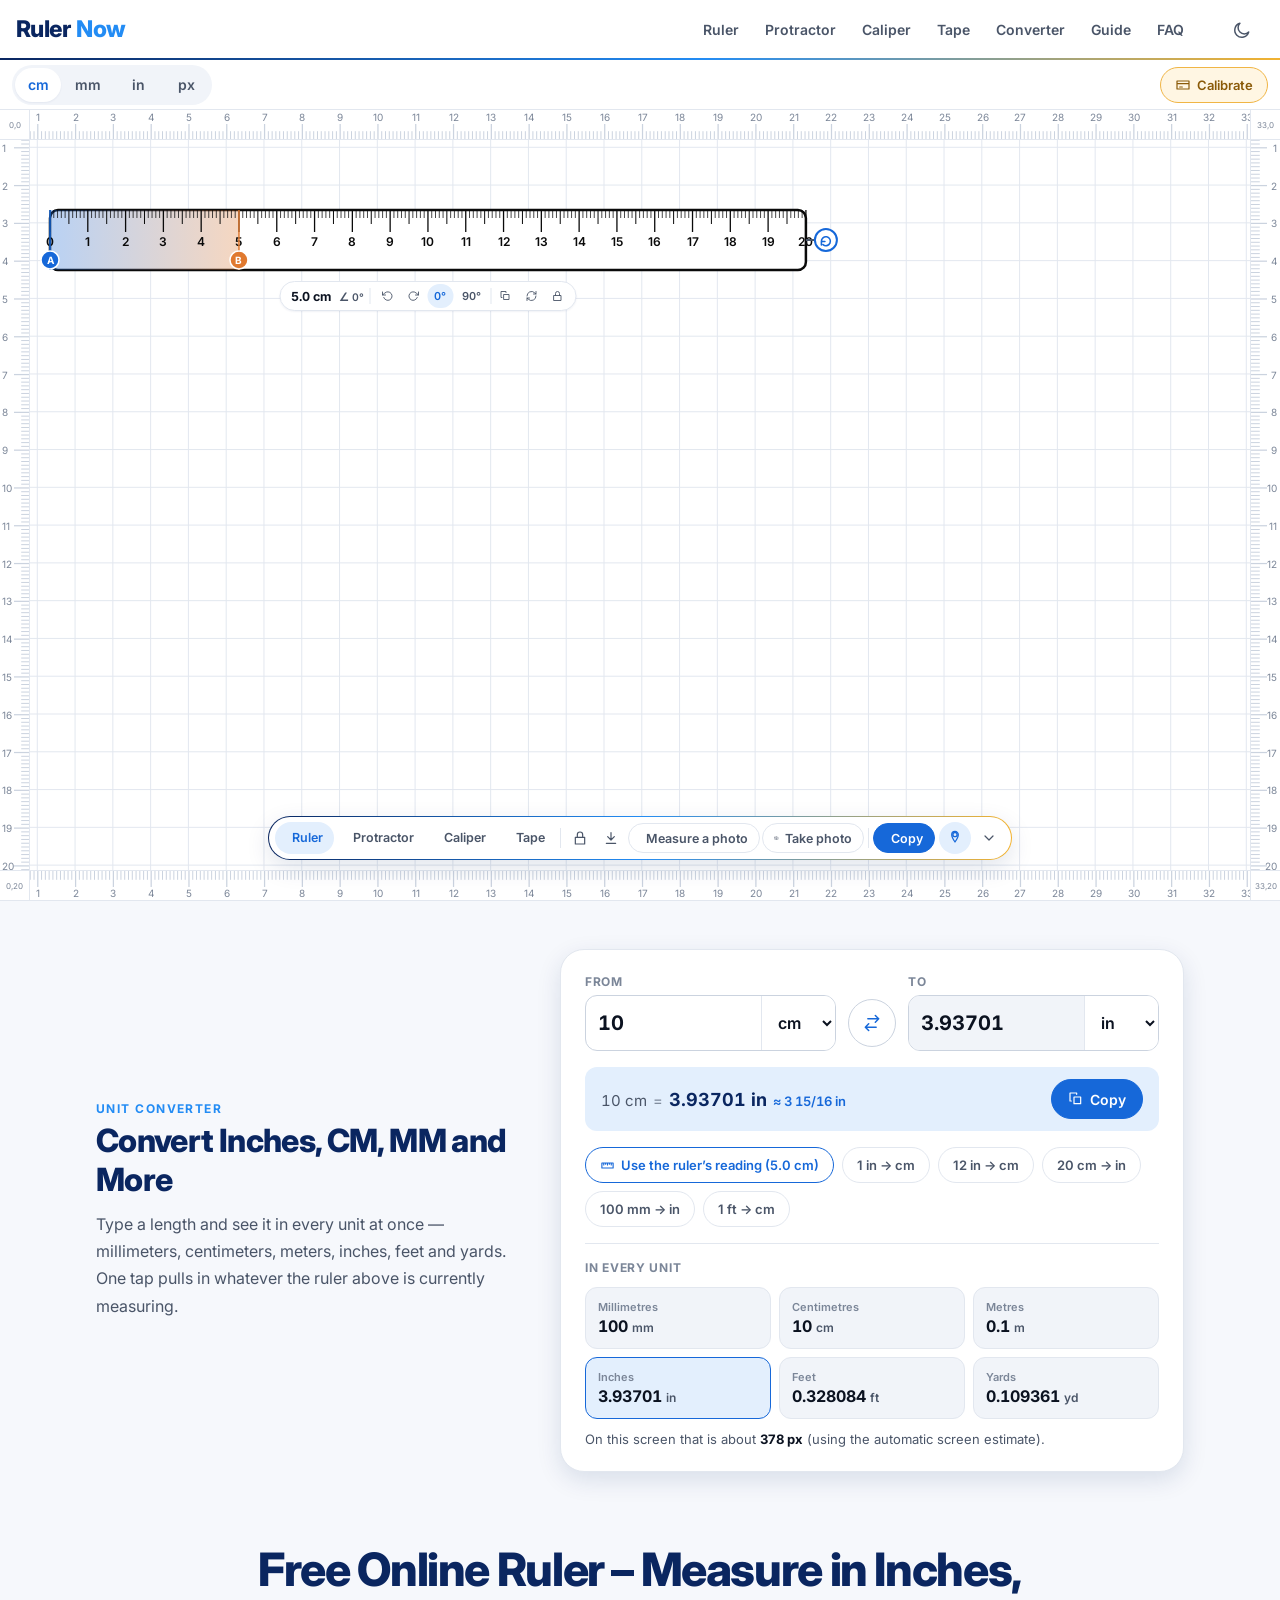
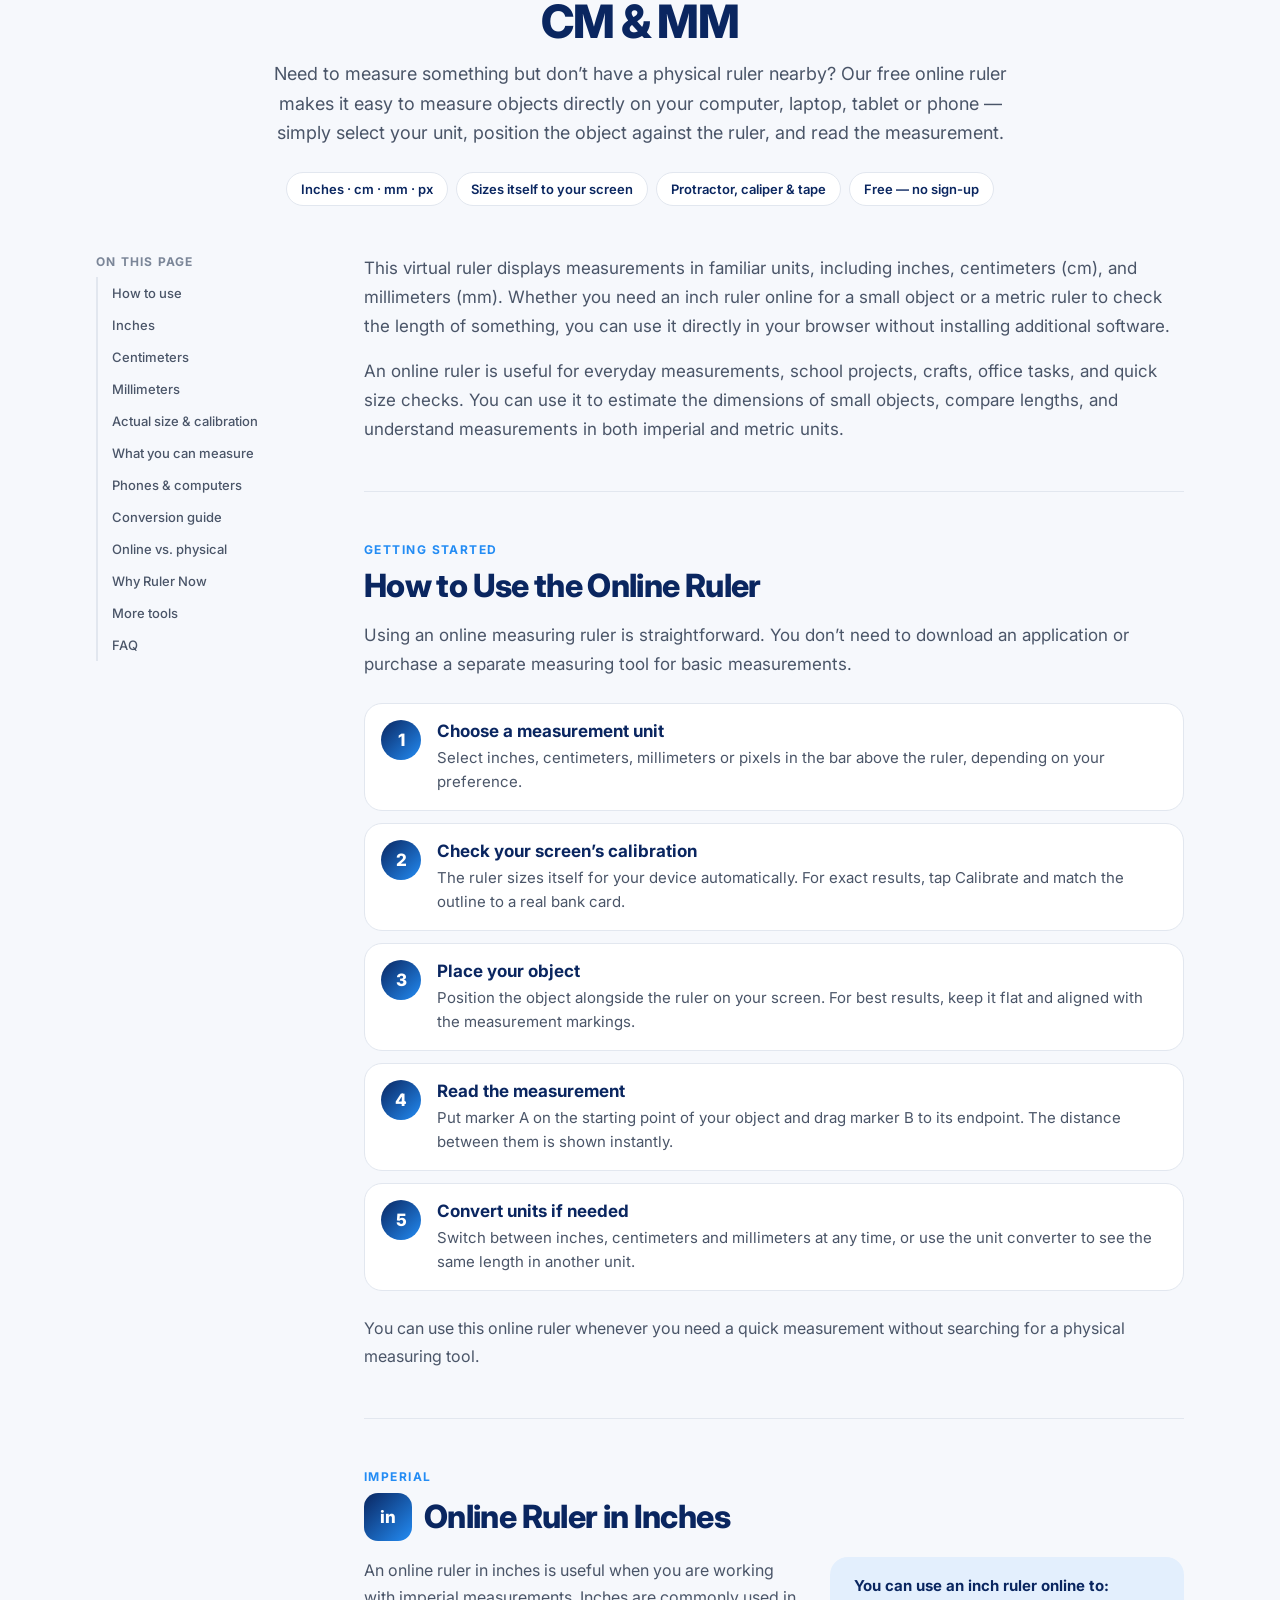
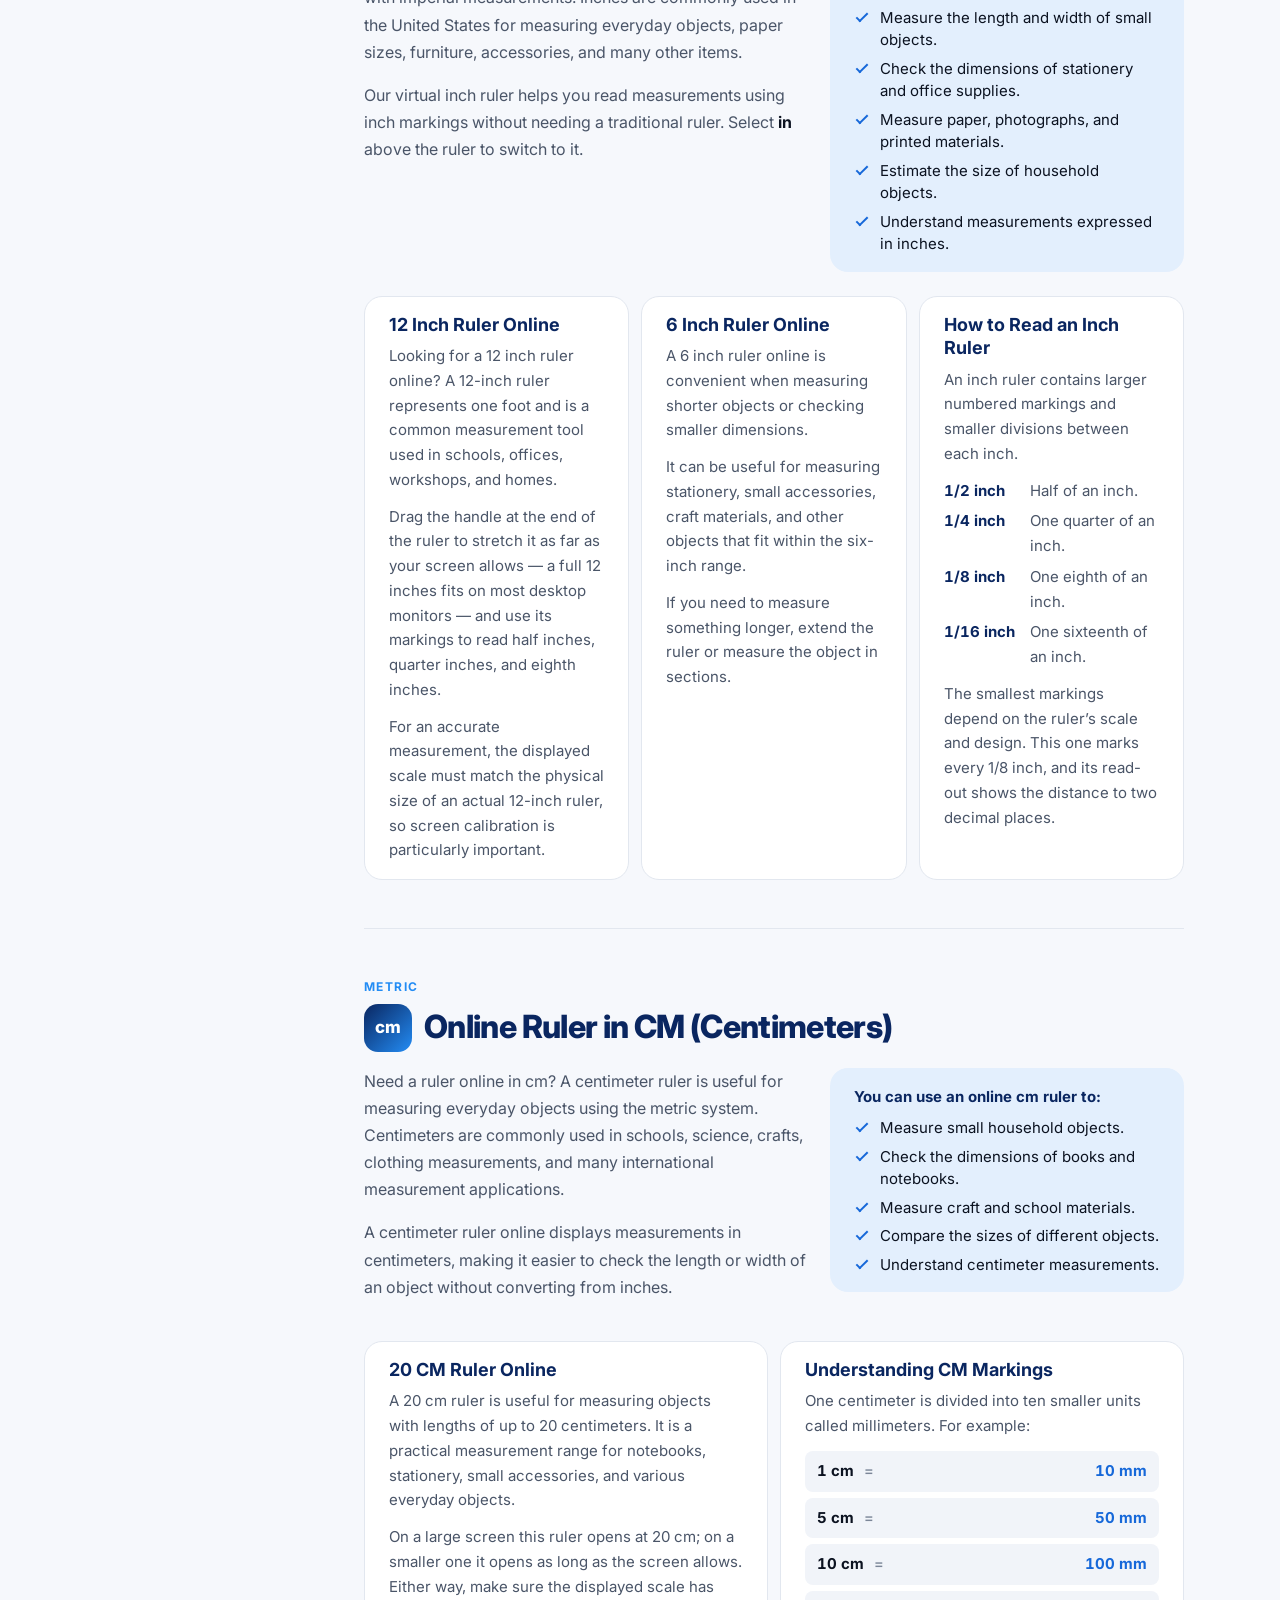
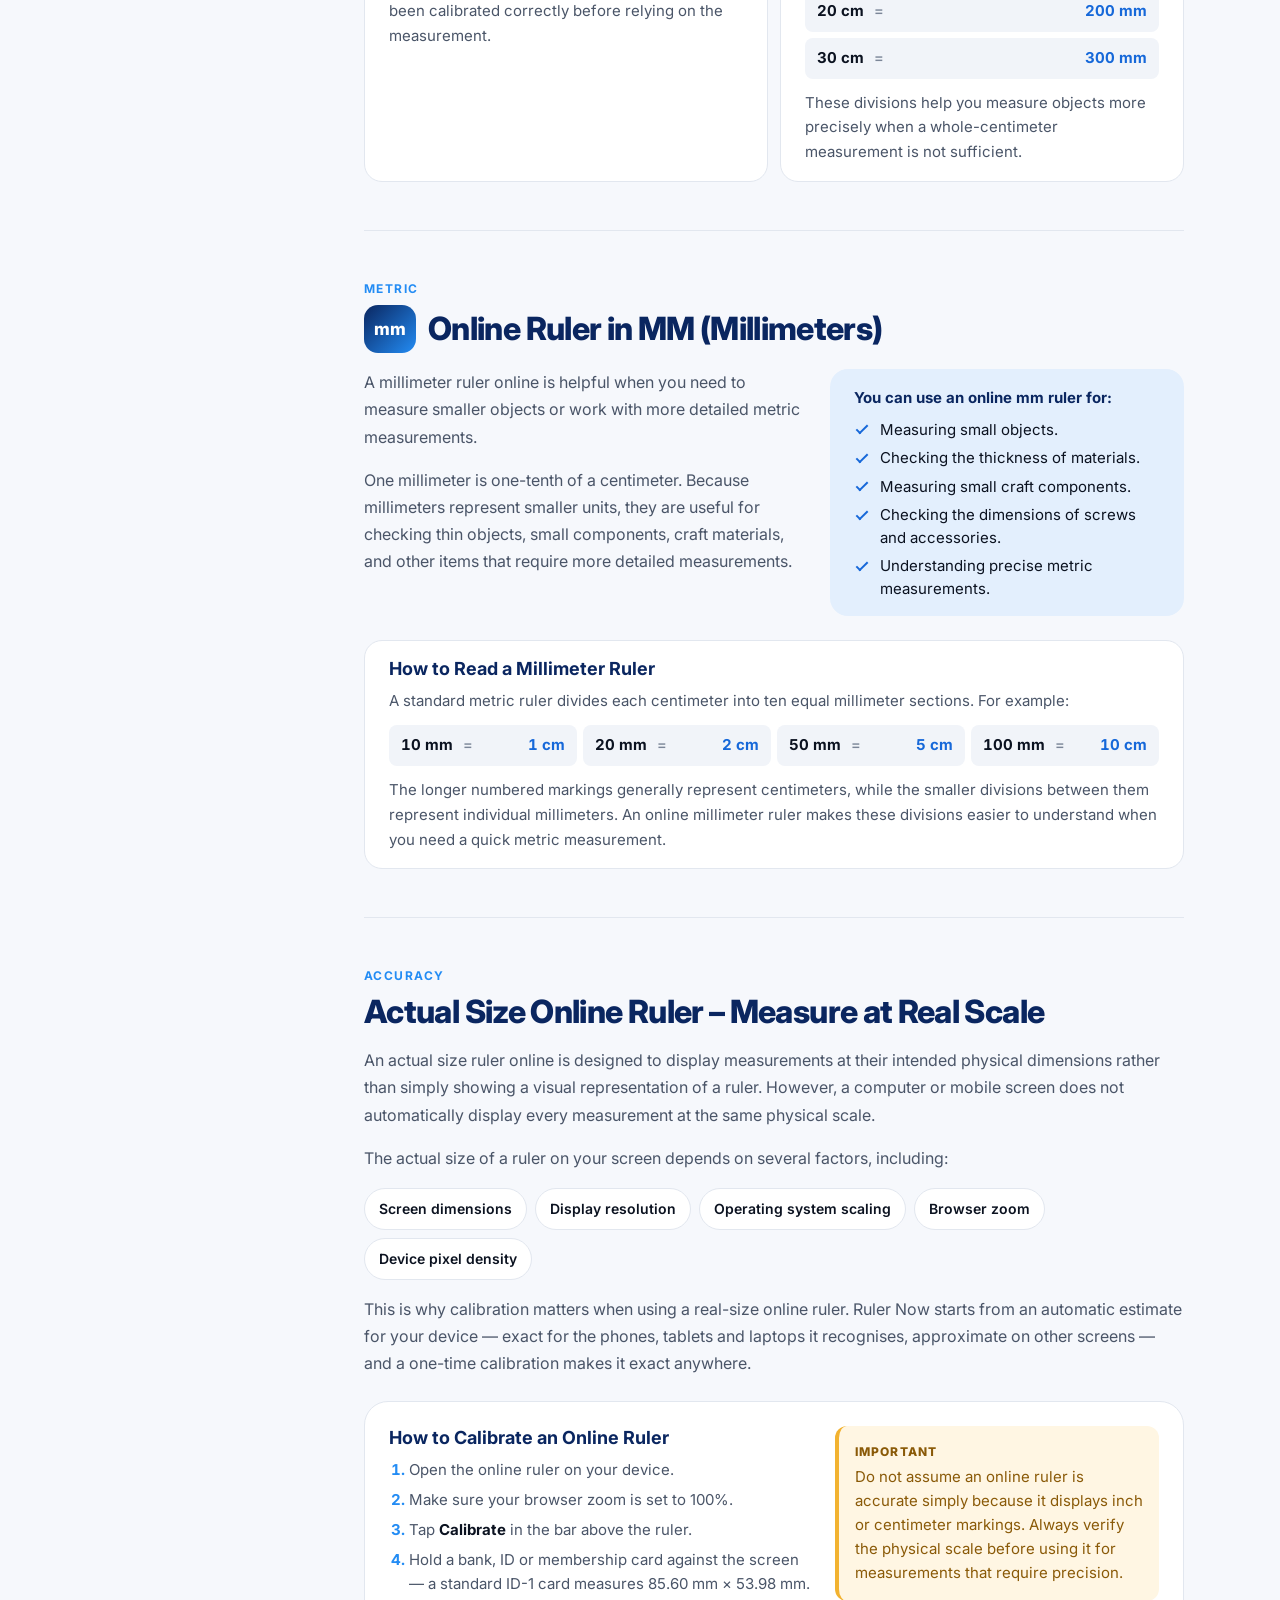
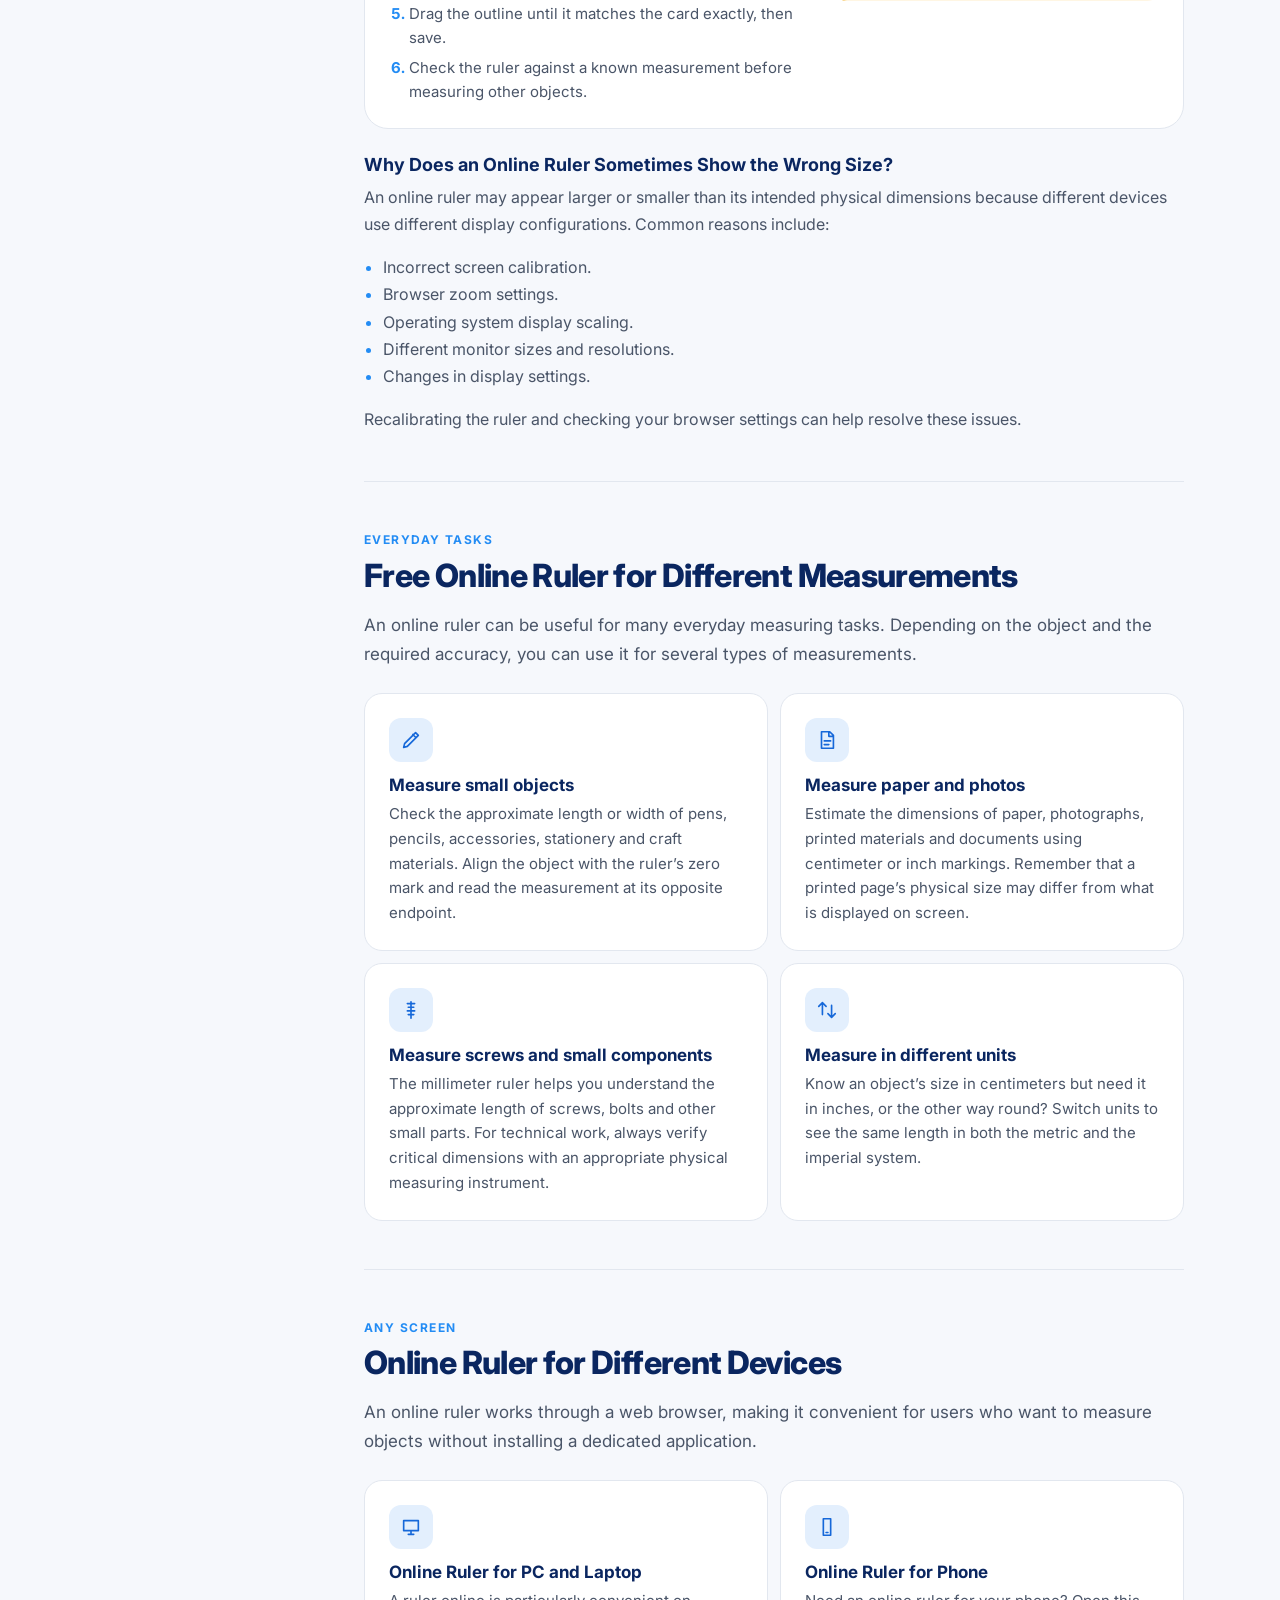
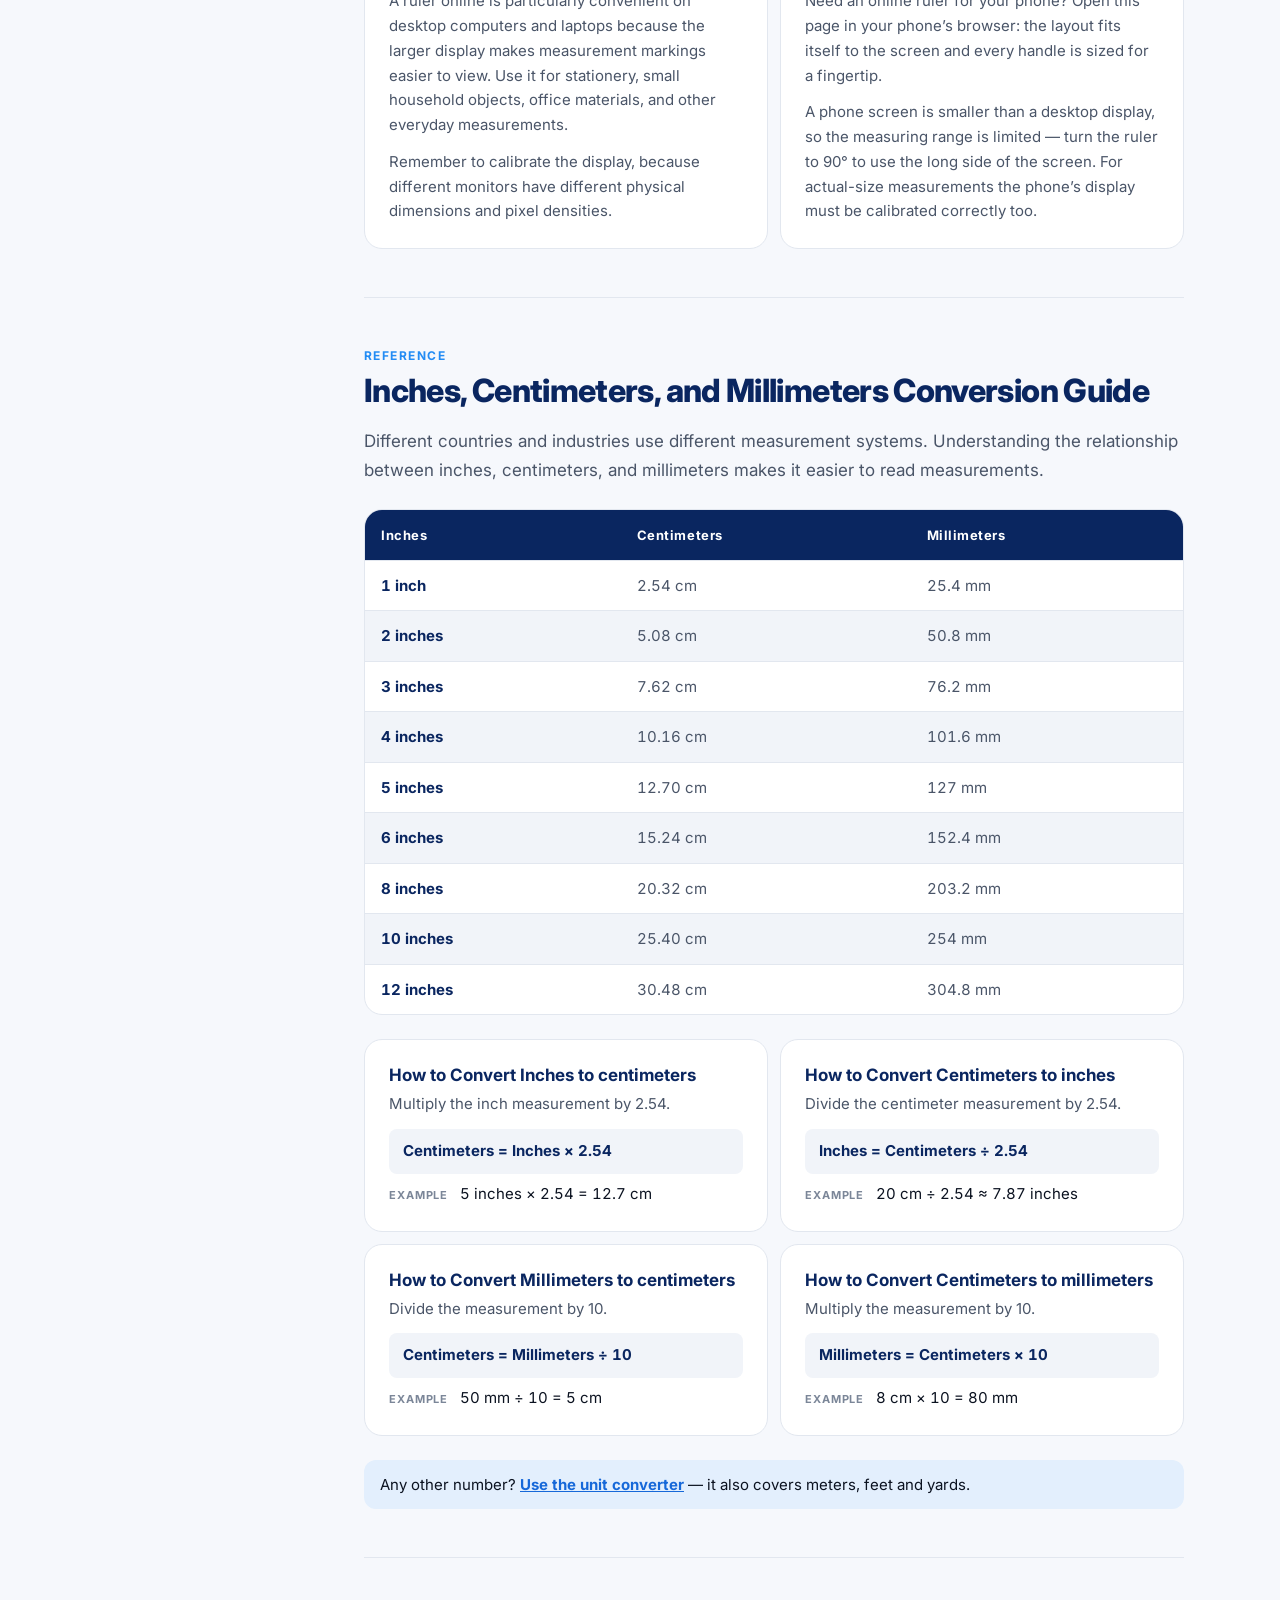
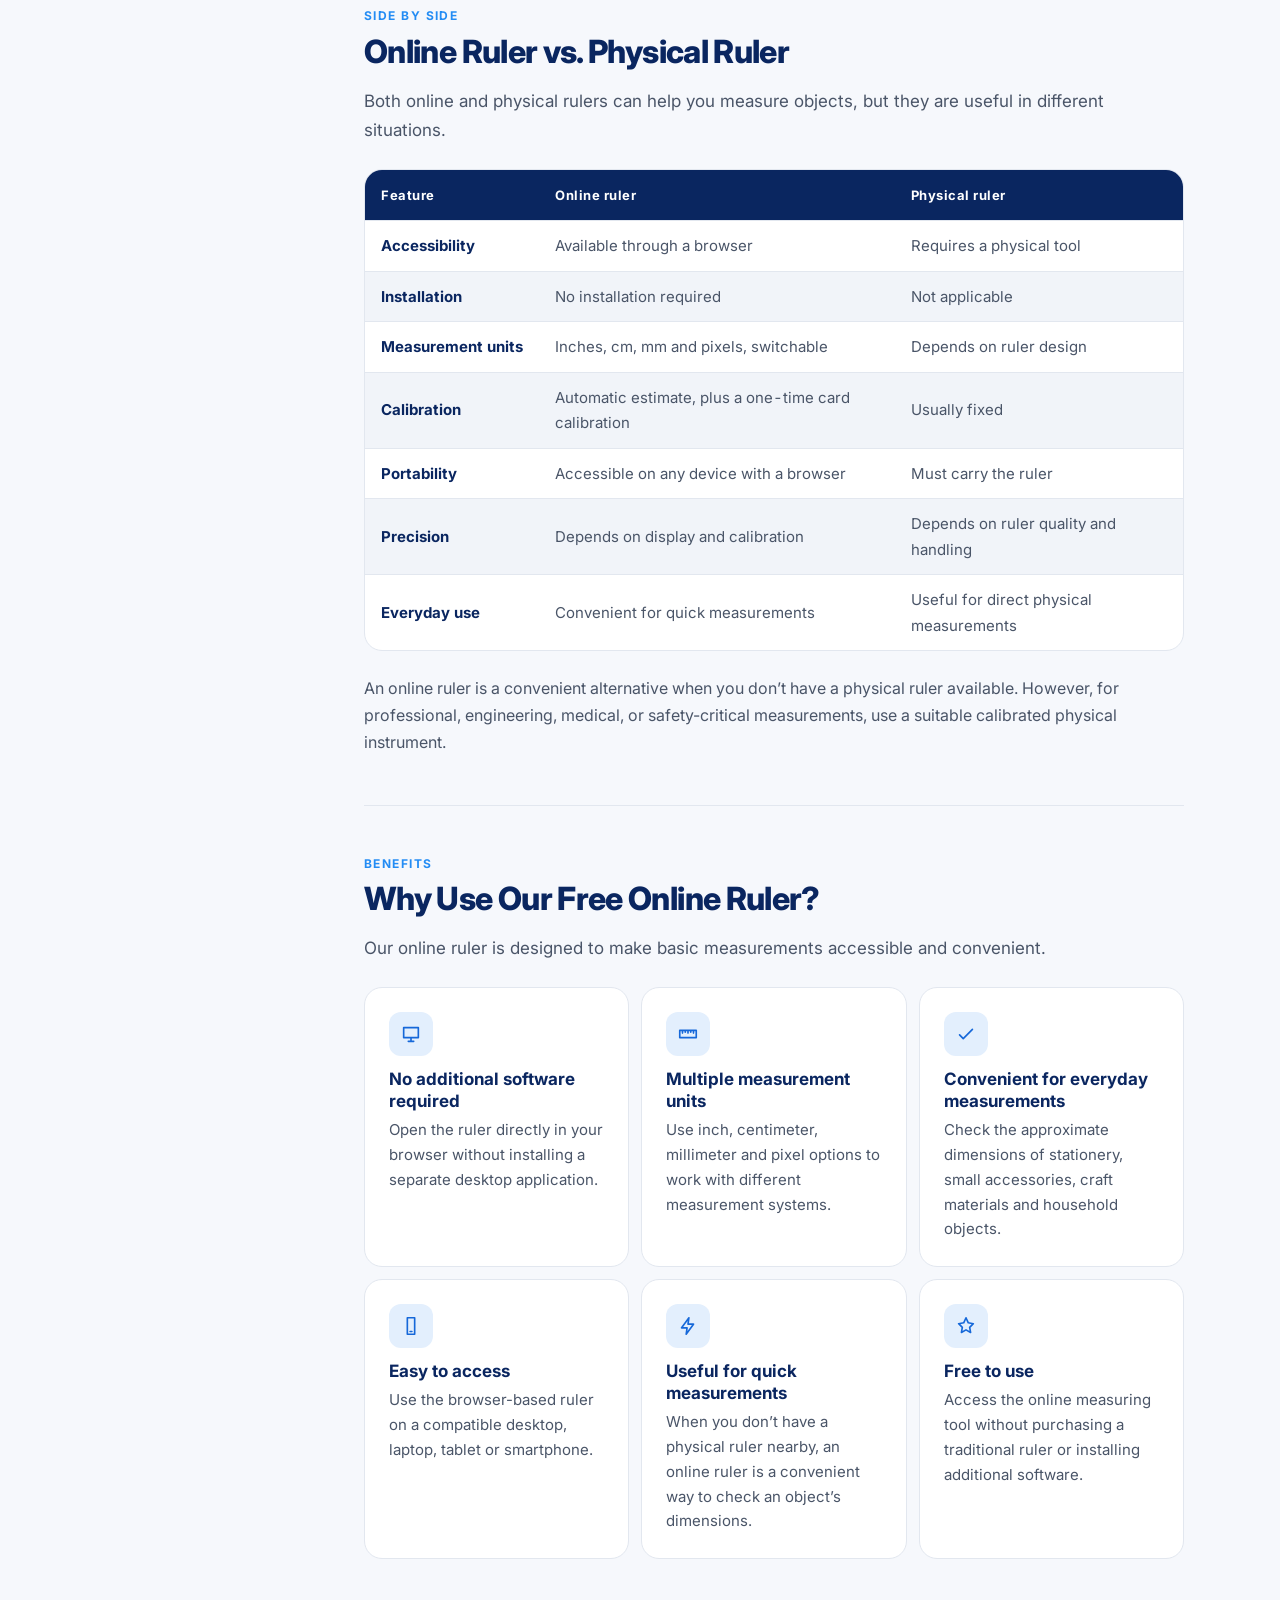
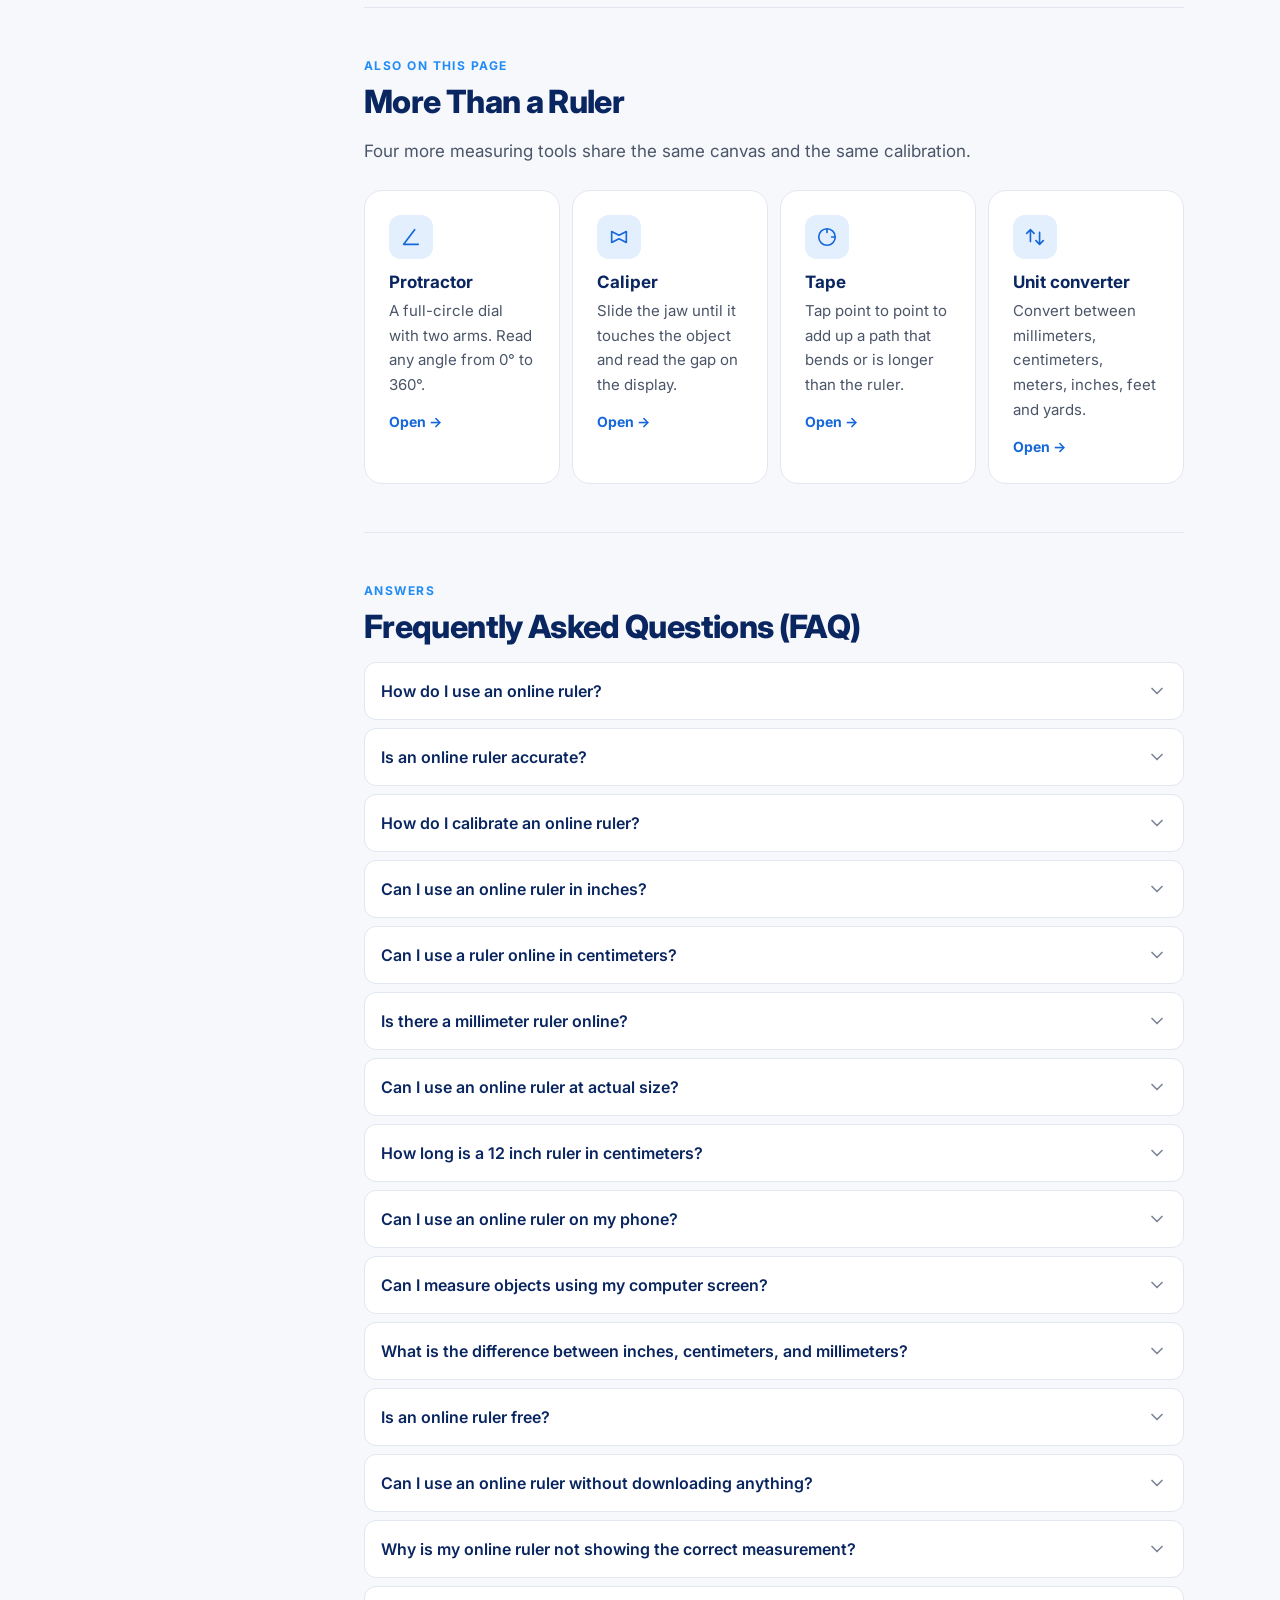
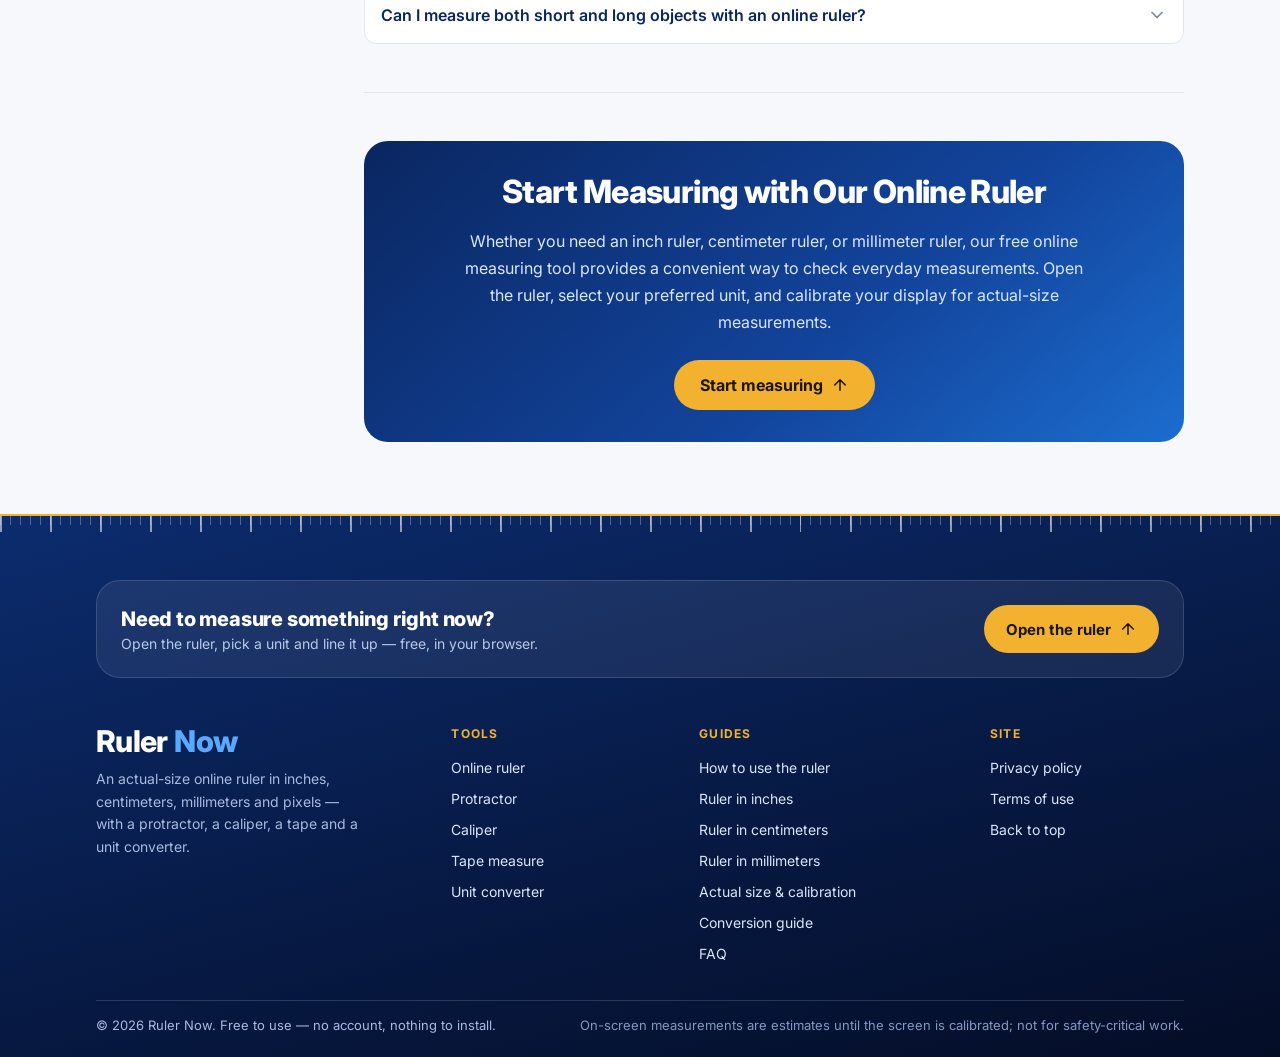
==== commit 51ff9ca8: "Restore Nov-12 rebuild pages (clobbered by stale push) + rulernow.com domain" ====
--- a/index.html
+++ b/index.html
@@ -1,6 +1,8 @@
-<!DOCTYPE html><html lang="en"> <head><meta charset="UTF-8"><meta name="viewport" content="width=device-width, initial-scale=1, viewport-fit=cover"><link rel="icon" type="image/svg+xml" href="/favicon.svg"><link rel="icon" href="/favicon.ico" sizes="any"><link rel="icon" type="image/png" sizes="32x32" href="/favicon-32x32.png"><link rel="icon" type="image/png" sizes="16x16" href="/favicon-16x16.png"><link rel="apple-touch-icon" sizes="180x180" href="/apple-touch-icon.png"><link rel="manifest" href="/site.webmanifest"><link rel="canonical" href="https://rulernow.com/"><link rel="preconnect" href="https://fonts.googleapis.com"><link rel="preconnect" href="https://fonts.gstatic.com" crossorigin><link href="https://fonts.googleapis.com/css2?family=Inter:wght@400;500;600;700;800&display=swap" rel="stylesheet"><meta name="theme-color" content="#f4f5f7" media="(prefers-color-scheme: light)"><meta name="theme-color" content="#0b0c0f" media="(prefers-color-scheme: dark)"><title>Online ruler — actual size (cm, mm, inches, px)</title><meta name="description" content="A free on-screen ruler that measures real cm, mm, inches and pixels. Calibrate once with a bank card, then measure accurately on any phone, tablet or monitor."><meta property="og:type" content="website"><meta property="og:title" content="Online ruler — actual size (cm, mm, inches, px)"><meta property="og:description" content="A free on-screen ruler that measures real cm, mm, inches and pixels. Calibrate once with a bank card, then measure accurately on any phone, tablet or monitor."><meta property="og:url" content="https://rulernow.com/"><meta name="twitter:card" content="summary"><script type="application/ld+json">{"@context":"https://schema.org","@type":"WebApplication","name":"Online Ruler — Actual Size","url":"https://rulernow.com/","applicationCategory":"UtilitiesApplication","operatingSystem":"Any","offers":{"@type":"Offer","price":"0","priceCurrency":"USD"},"description":"A free on-screen ruler that measures real cm, mm, inches and pixels after a one-time calibration against a bank card."}</script><script type="application/ld+json">{"@context":"https://schema.org","@type":"FAQPage","mainEntity":[{"@type":"Question","name":"How accurate is the online ruler?","acceptedAnswer":{"@type":"Answer","text":"After calibrating against a bank card, readings are typically within about 1mm over 10cm. Uncalibrated, screens can be off by 10% or more because browsers can't report true physical pixel density."}},{"@type":"Question","name":"Why do I need to calibrate at all?","acceptedAnswer":{"@type":"Answer","text":"Browsers only expose CSS pixels, which assume a fixed 96-pixel-per-inch convention, not your screen's real density. Calibrating against a standard ID-1 card (85.6mm wide) corrects for your specific device."}},{"@type":"Question","name":"Does calibration work on phones and tablets, not just desktop monitors?","acceptedAnswer":{"@type":"Answer","text":"Yes — calibration works by matching a real card on screen, so it behaves the same on any device. It only needs to be redone if you switch to a different physical screen."}}]}</script><script>
-      // Runs before first paint to avoid a flash of the wrong theme.
-      // Mirrors src/stores/theme.ts's storage key/format exactly.
+<!DOCTYPE html><html lang="en"> <head><meta charset="UTF-8"><meta name="viewport" content="width=device-width, initial-scale=1, viewport-fit=cover"><!-- Brand icons: generated from the supplied Ruler Now logo with its
+         white background removed (transparent everywhere except the Apple
+         touch icon, which iOS would otherwise paint on black). --><link rel="icon" href="/favicon.ico" sizes="48x48"><link rel="icon" type="image/png" sizes="32x32" href="/favicon-32x32.png"><link rel="icon" type="image/png" sizes="16x16" href="/favicon-16x16.png"><link rel="apple-touch-icon" sizes="180x180" href="/apple-touch-icon.png"><link rel="manifest" href="/site.webmanifest"><link rel="canonical" href="https://rulernow.com/"><link rel="preconnect" href="https://fonts.googleapis.com"><link rel="preconnect" href="https://fonts.gstatic.com" crossorigin><link href="https://fonts.googleapis.com/css2?family=Inter:wght@400;500;600;700;800&display=swap" rel="stylesheet"><meta name="theme-color" content="#ffffff" media="(prefers-color-scheme: light)"><meta name="theme-color" content="#0b0c0f" media="(prefers-color-scheme: dark)"><meta name="application-name" content="Ruler Now"><meta name="apple-mobile-web-app-title" content="Ruler Now"><title>Online Ruler – Free Actual Size Ruler in Inches, CM &amp; MM</title><meta name="description" content="Use our free online ruler to measure objects in inches, centimeters, and millimeters. Calibrate your screen for accurate, actual-size measurements."><meta property="og:type" content="website"><meta property="og:site_name" content="Ruler Now"><meta property="og:title" content="Online Ruler – Free Actual Size Ruler in Inches, CM &#38; MM"><meta property="og:description" content="Use our free online ruler to measure objects in inches, centimeters, and millimeters. Calibrate your screen for accurate, actual-size measurements."><meta property="og:url" content="https://rulernow.com/"><meta property="og:image" content="https://rulernow.com/og-image.png"><meta property="og:image:width" content="1200"><meta property="og:image:height" content="630"><meta name="twitter:card" content="summary_large_image"><meta name="twitter:image" content="https://rulernow.com/og-image.png"><script type="application/ld+json">{"@context":"https://schema.org","@type":"WebApplication","name":"Ruler Now — Online Ruler","url":"https://rulernow.com/","applicationCategory":"UtilitiesApplication","operatingSystem":"Any","browserRequirements":"Requires JavaScript","offers":{"@type":"Offer","price":"0","priceCurrency":"USD"},"description":"Use our free online ruler to measure objects in inches, centimeters, and millimeters. Calibrate your screen for accurate, actual-size measurements.","featureList":["Actual-size ruler in inches, centimeters, millimeters and pixels","Automatic screen-size estimate with one-time card calibration","Protractor, caliper and multi-point tape","Length unit converter"]}</script><script type="application/ld+json">{"@context":"https://schema.org","@type":"FAQPage","mainEntity":[{"@type":"Question","name":"How do I use an online ruler?","acceptedAnswer":{"@type":"Answer","text":"Open the ruler, select your preferred unit, and place the object alongside the measurement markings. Line up one end with marker A, drag marker B to the other end, and read the distance. Calibrate your screen first if you need exact actual-size measurements."}},{"@type":"Question","name":"Is an online ruler accurate?","acceptedAnswer":{"@type":"Answer","text":"An online ruler can provide accurate physical measurements when its display scale is calibrated correctly. Ruler Now estimates the scale for your device automatically and lets you calibrate it exactly against a bank card. Browser zoom, screen resolution, display scaling and device dimensions can all affect accuracy."}},{"@type":"Question","name":"How do I calibrate an online ruler?","acceptedAnswer":{"@type":"Answer","text":"Tap Calibrate in the bar above the ruler, hold a bank, ID or membership card against the screen, and drag the outline until it matches the card. Save it and the calibration is remembered on that device."}},{"@type":"Question","name":"Can I use an online ruler in inches?","acceptedAnswer":{"@type":"Answer","text":"Yes. Select the inch (in) option above the ruler to measure in inches. Read the inch markings, or drag markers A and B to get the length or width of an object."}},{"@type":"Question","name":"Can I use a ruler online in centimeters?","acceptedAnswer":{"@type":"Answer","text":"Yes. Choose the centimeter (cm) option to measure objects using metric units. One centimeter is equal to 10 millimeters."}},{"@type":"Question","name":"Is there a millimeter ruler online?","acceptedAnswer":{"@type":"Answer","text":"Yes. Select mm and the ruler displays measurements in millimeters. It is useful for checking smaller dimensions and understanding precise metric measurements."}},{"@type":"Question","name":"Can I use an online ruler at actual size?","acceptedAnswer":{"@type":"Answer","text":"Yes, provided the ruler is calibrated to your display. Screen dimensions, pixel density, and display scaling can affect the physical size of the ruler, so always check its calibration first."}},{"@type":"Question","name":"How long is a 12 inch ruler in centimeters?","acceptedAnswer":{"@type":"Answer","text":"A 12-inch ruler is equal to 30.48 centimeters or 304.8 millimeters."}},{"@type":"Question","name":"Can I use an online ruler on my phone?","acceptedAnswer":{"@type":"Answer","text":"Yes. Open Ruler Now in your phone’s browser: the layout adapts to the phone’s screen and the scale is estimated for your device. A phone screen is small, so turn the ruler vertical to use its long side, and calibrate with a card for exact results."}},{"@type":"Question","name":"Can I measure objects using my computer screen?","acceptedAnswer":{"@type":"Answer","text":"Yes. Place a small object against the screen alongside the ruler and compare its endpoints with the measurement markings. Make sure the screen is calibrated before relying on actual-size measurements."}},{"@type":"Question","name":"What is the difference between inches, centimeters, and millimeters?","acceptedAnswer":{"@type":"Answer","text":"Inches are part of the imperial measurement system, while centimeters and millimeters are metric units. One inch equals 2.54 centimeters or 25.4 millimeters. One centimeter contains 10 millimeters."}},{"@type":"Question","name":"Is an online ruler free?","acceptedAnswer":{"@type":"Answer","text":"Yes. Ruler Now is free to use directly in your browser, with no account to create, no physical ruler to buy and nothing to install."}},{"@type":"Question","name":"Can I use an online ruler without downloading anything?","acceptedAnswer":{"@type":"Answer","text":"Yes. Ruler Now is a browser-based online ruler and does not require a separate download. Open the website and start measuring."}},{"@type":"Question","name":"Why is my online ruler not showing the correct measurement?","acceptedAnswer":{"@type":"Answer","text":"The most common reasons are incorrect screen calibration, browser zoom, operating system scaling, and differences in display resolution. Check these settings and recalibrate the ruler before measuring."}},{"@type":"Question","name":"Can I measure both short and long objects with an online ruler?","acceptedAnswer":{"@type":"Answer","text":"You can measure objects that fit within the ruler’s displayed range. For longer objects, measure in sections, use the tape tool to add several segments together, or use a suitable physical measuring tape."}}]}</script><script>
+      // Runs before first paint to avoid a flash of the wrong theme. The
+      // header's theme button (SiteHeader.astro) writes the same key.
       (function () {
         try {
           var stored = localStorage.getItem('tools-website:theme');
@@ -15,169 +17,149 @@
           document.documentElement.setAttribute('data-theme', 'light');
         }
       })();
-    </script><style>:root{--color-bg-canvas: #ffffff;--color-bg-surface: #ffffff;--color-bg-surface-muted: #f5f5f5;--color-border: #e5e5e5;--color-border-strong: #d4d4d4;--color-text-primary: #0a0a0a;--color-text-secondary: #525252;--color-text-muted: #8a8a8a;--color-accent: #2563eb;--color-accent-text: #ffffff;--color-accent-muted: #dbeafe;--color-accent-b: #e0792f;--color-accent-b-text: #ffffff;--color-warning-bg: #fff4e5;--color-warning-border: #f0a93b;--color-warning-text: #8a5a08;--color-danger: #e5484d;--color-danger-bg: #fdeced;--color-danger-border: #f3a6a9;--color-success: #2f9e60;--radius-sm: 6px;--radius-md: 10px;--radius-lg: 16px;--space-1: 4px;--space-2: 8px;--space-3: 12px;--space-4: 16px;--space-5: 24px;--space-6: 32px;--toolbar-height: 56px;--bottombar-height: 64px;--touch-target: 44px;--font-sans: "Inter", -apple-system, BlinkMacSystemFont, "Segoe UI", Roboto, Helvetica, Arial, sans-serif;--shadow-sm: 0 1px 1px rgba(10, 10, 10, .04);--shadow-md: 0 8px 24px rgba(10, 10, 10, .12);color-scheme:light}:root[data-theme=dark]{--color-bg-canvas: #0b0c0f;--color-bg-surface: #16181d;--color-bg-surface-muted: #1d2026;--color-border: #2a2e36;--color-border-strong: #3a3f49;--color-text-primary: #f3f4f6;--color-text-secondary: #a8aeb8;--color-text-muted: #6b7280;--color-accent: #5b8cff;--color-accent-text: #0b0c0f;--color-accent-muted: #1c2a4d;--color-accent-b: #f2984f;--color-accent-b-text: #0b0c0f;--color-warning-bg: #332008;--color-warning-border: #a8691b;--color-warning-text: #f2b65e;--color-danger: #ff6b6f;--color-danger-bg: #3a1a1c;--color-danger-border: #6b2e31;--color-success: #4ade80;--shadow-sm: 0 1px 1px rgba(0, 0, 0, .3);--shadow-md: 0 8px 24px rgba(0, 0, 0, .5);color-scheme:dark}*,*:before,*:after{box-sizing:border-box}html,body{height:100%}body{margin:0;font-family:var(--font-sans);background:var(--color-bg-canvas);color:var(--color-text-primary);-webkit-font-smoothing:antialiased;text-rendering:optimizeLegibility}button,input,select{font-family:inherit;color:inherit}button{cursor:pointer}:focus-visible{outline:2px solid var(--color-accent);outline-offset:2px}img,svg{display:block;max-width:100%}.sr-only{position:absolute;width:1px;height:1px;padding:0;margin:-1px;overflow:hidden;clip:rect(0,0,0,0);white-space:nowrap;border:0}
-</style>
-<link rel="stylesheet" href="/_astro/index.D0HBtlrP.css"><script>(function(){var P=4,parts=[],done=0;function fin(){if(done<P)return;var u='data:image/png;base64,'+parts.join('');function apply(){document.querySelectorAll('img').forEach(function(i){var s=i.getAttribute('src');if(s==='/logo.png'||s==='logo.png'){i.src=u;}});}apply();new MutationObserver(apply).observe(document.documentElement,{subtree:true,childList:true});}for(var k=0;k<P;k++){(function(idx){fetch('logo.b64.'+idx).then(function(r){return r.text();}).then(function(t){parts[idx]=t.trim();done++;fin();});})(k);}}());</script></head> <body>  <style>astro-island,astro-slot,astro-static-slot{display:contents}</style><script>(()=>{var e=async t=>{await(await t())()};(self.Astro||(self.Astro={})).load=e;window.dispatchEvent(new Event("astro:load"));})();</script><script>(()=>{var A=Object.defineProperty;var g=(i,o,a)=>o in i?A(i,o,{enumerable:!0,configurable:!0,writable:!0,value:a}):i[o]=a;var d=(i,o,a)=>g(i,typeof o!="symbol"?o+"":o,a);{let i={0:t=>m(t),1:t=>a(t),2:t=>new RegExp(t),3:t=>new Date(t),4:t=>new Map(a(t)),5:t=>new Set(a(t)),6:t=>BigInt(t),7:t=>new URL(t),8:t=>new Uint8Array(t),9:t=>new Uint16Array(t),10:t=>new Uint32Array(t),11:t=>1/0*t},o=t=>{let[l,e]=t;return l in i?i[l](e):void 0},a=t=>t.map(o),m=t=>typeof t!="object"||t===null?t:Object.fromEntries(Object.entries(t).map(([l,e])=>[l,o(e)]));class y extends HTMLElement{constructor(){super(...arguments);d(this,"Component");d(this,"hydrator");d(this,"hydrate",async()=>{var b;if(!this.hydrator||!this.isConnected)return;let e=(b=this.parentElement)==null?void 0:b.closest("astro-island[ssr]");if(e){e.addEventListener("astro:hydrate",this.hydrate,{once:!0});return}let c=this.querySelectorAll("astro-slot"),n={},h=this.querySelectorAll("template[data-astro-template]");for(let r of h){let s=r.closest(this.tagName);s!=null&&s.isSameNode(this)&&(n[r.getAttribute("data-astro-template")||"default"]=r.innerHTML,r.remove())}for(let r of c){let s=r.closest(this.tagName);s!=null&&s.isSameNode(this)&&(n[r.getAttribute("name")||"default"]=r.innerHTML)}let p;try{p=this.hasAttribute("props")?m(JSON.parse(this.getAttribute("props"))):{}}catch(r){let s=this.getAttribute("component-url")||"<unknown>",v=this.getAttribute("component-export");throw v&&(s+=` (export ${v})`),console.error(`[hydrate] Error parsing props for component ${s}`,this.getAttribute("props"),r),r}let u;await this.hydrator(this)(this.Component,p,n,{client:this.getAttribute("client")}),this.removeAttribute("ssr"),this.dispatchEvent(new CustomEvent("astro:hydrate"))});d(this,"unmount",()=>{this.isConnected||this.dispatchEvent(new CustomEvent("astro:unmount"))})}disconnectedCallback(){document.removeEventListener("astro:after-swap",this.unmount),document.addEventListener("astro:after-swap",this.unmount,{once:!0})}connectedCallback(){if(!this.hasAttribute("await-children")||document.readyState==="interactive"||document.readyState==="complete")this.childrenConnectedCallback();else{let e=()=>{document.removeEventListener("DOMContentLoaded",e),c.disconnect(),this.childrenConnectedCallback()},c=new MutationObserver(()=>{var n;((n=this.lastChild)==null?void 0:n.nodeType)===Node.COMMENT_NODE&&this.lastChild.nodeValue==="astro:end"&&(this.lastChild.remove(),e())});c.observe(this,{childList:!0}),document.addEventListener("DOMContentLoaded",e)}}async childrenConnectedCallback(){let e=this.getAttribute("before-hydration-url");e&&await import(e),this.start()}async start(){let e=JSON.parse(this.getAttribute("opts")),c=this.getAttribute("client");if(Astro[c]===void 0){window.addEventListener(`astro:${c}`,()=>this.start(),{once:!0});return}try{await Astro[c](async()=>{let n=this.getAttribute("renderer-url"),[h,{default:p}]=await Promise.all([import(this.getAttribute("component-url")),n?import(n):()=>()=>{}]),u=this.getAttribute("component-export")||"default";if(!u.includes("."))this.Component=h[u];else{this.Component=h;for(let f of u.split("."))this.Component=this.Component[f]}return this.hydrator=p,this.hydrate},e,this)}catch(n){console.error(`[astro-island] Error hydrating ${this.getAttribute("component-url")}`,n)}}attributeChangedCallback(){this.hydrate()}}d(y,"observedAttributes",["props"]),customElements.get("astro-island")||customElements.define("astro-island",y)}})();</script><astro-island uid="ZYCm7o" component-url="/_astro/RulerApp.wLv_hsKZ.js" component-export="RulerApp" renderer-url="/_astro/client.B1E4z68P.js" props="{&quot;data-astro-cid-j7pv25f6&quot;:[0,true]}" ssr client="load" opts="{&quot;name&quot;:&quot;RulerApp&quot;,&quot;value&quot;:true}" await-children><div class="_shell_14qou_1"><header class="_toolbar_1y4r6_1"><div class="_brand_1y4r6_13"><img class="_brandLogo_1y4r6_21" src="/logo.png" alt="Ruler Now" width="44" height="44"/></div><div class="_group_1y4r6_28" role="group" aria-label="Measurement unit"><button type="button" class="_pillActive_at2jt_39 _pill_at2jt_27" aria-pressed="true">cm</button><button type="button" class="_pill_at2jt_27" aria-pressed="false">mm</button><button type="button" class="_pill_at2jt_27" aria-pressed="false">in</button><button type="button" class="_pill_at2jt_27" aria-pressed="false">px</button></div><button type="button" class="_uncalibratedPill_1y4r6_34"><svg width="15" height="15" viewBox="0 0 24 24" fill="none" stroke="currentColor" stroke-width="1.8" stroke-linecap="round" stroke-linejoin="round" aria-hidden="false"><path d="M3 6h18v12H3zM3 10h18M7 15h4"></path></svg><span class="_calibrateLabel_1y4r6_61">Calibrate</span></button><div class="_spacer_1y4r6_70"></div><button type="button" class="_iconButton_at2jt_4" aria-label="Switch to dark mode"><svg width="18" height="18" viewBox="0 0 24 24" fill="none" stroke="currentColor" stroke-width="1.8" stroke-linecap="round" stroke-linejoin="round" aria-hidden="false"><path d="M20 14.5A8.5 8.5 0 119.5 4a7 7 0 1010.5 10.5z"></path></svg></button></header><main class="_canvas_2ffe4_1" style="--tick-size:37.795275590551185px;--guide-thickness:30px;"><div class="_guideTop_2ffe4_24" aria-hidden="true"><svg class="_guideSvg_2ffe4_66" width="0" height="30"><line x1="0" x2="0" y1="14" y2="30" class="_guideTick_2ffe4_70" stroke-width="1.25"></line></svg><span class="_guideLabelH_2ffe4_74" style="top:2px;left:0px;">0</span></div><div class="_guideBottom_2ffe4_25" aria-hidden="true"><svg class="_guideSvg_2ffe4_66" width="0" height="30"><line x1="0" x2="0" y1="16" y2="0" class="_guideTick_2ffe4_70" stroke-width="1.25"></line></svg><span class="_guideLabelH_2ffe4_74" style="bottom:2px;left:0px;">0</span></div><div class="_guideLeft_2ffe4_26" aria-hidden="true"><svg class="_guideSvg_2ffe4_66" width="30" height="0"><line y1="0" y2="0" x1="14" x2="30" class="_guideTick_2ffe4_70" stroke-width="1.25"></line></svg><span class="_guideLabelV_2ffe4_85" style="left:2px;top:0px;">0</span></div><div class="_guideRight_2ffe4_27" aria-hidden="true"><svg class="_guideSvg_2ffe4_66" width="30" height="0"><line y1="0" y2="0" x1="16" x2="0" class="_guideTick_2ffe4_70" stroke-width="1.25"></line></svg><span class="_guideLabelV_2ffe4_85" style="right:3px;top:0px;">0</span></div><div class="_cornerBadge_2ffe4_99 _cornerTopLeft_2ffe4_115" aria-hidden="true">0,0</div><div class="_cornerBadge_2ffe4_99 _cornerTopRight_2ffe4_122" aria-hidden="true">0,0</div><div class="_cornerBadge_2ffe4_99 _cornerBottomLeft_2ffe4_129" aria-hidden="true">0,0</div><div class="_cornerBadge_2ffe4_99 _cornerBottomRight_2ffe4_136" aria-hidden="true">0,0</div><div class="_bannerDock_2ffe4_261"><div class="_banner_fgoeq_1" role="status"><svg width="20" height="20" viewBox="0 0 24 24" fill="none" stroke="currentColor" stroke-width="1.8" stroke-linecap="round" stroke-linejoin="round" aria-hidden="false"><path d="M3 6h18v12H3zM3 10h18M7 15h4"></path></svg><div class="_text_fgoeq_14"><p class="_title_fgoeq_19">Estimated size, not calibrated</p><p class="_body_fgoeq_25">Hold a bank card to the screen and drag to match it exactly.</p></div><button type="button" class="_calibrateButton_fgoeq_32">Calibrate</button><button type="button" class="_dismiss_fgoeq_44" aria-label="Dismiss calibration reminder"><svg width="14" height="14" viewBox="0 0 24 24" fill="none" stroke="currentColor" stroke-width="1.8" stroke-linecap="round" stroke-linejoin="round" aria-hidden="false"><path d="M6 6l12 12M18 6L6 18"></path></svg></button></div></div><svg data-ruler-svg="true" class="_freeSvg_1ut9t_12" style="position:absolute;inset:0px;width:100%;height:100%;"><defs><linearGradient id="abGradient" x1="0" x2="188.9763779527559" y1="0" y2="0" gradientUnits="userSpaceOnUse"><stop offset="0%" class="_gradientStopA_1ut9t_172"></stop><stop offset="100%" class="_gradientStopB_1ut9t_177"></stop></linearGradient></defs><g transform="translate(120 160) rotate(0)"><rect x="0" y="-30" width="755.9055118110236" height="60" rx="8" class="_trackRect_1ut9t_22" tabIndex="0" role="button" aria-label="Move ruler"></rect><rect x="0" y="-30" width="188.9763779527559" height="60" class="_abHighlight_1ut9t_182" pointer-events="none"></rect><line x1="0" x2="0" y1="-30" y2="-8" class="_tickLine_1ut9t_55" stroke-width="1.3" pointer-events="none"></line><line x1="3.7795275590551185" x2="3.7795275590551185" y1="-30" y2="-22" class="_tickLine_1ut9t_55" stroke-width="0.75" pointer-events="none"></line><line x1="7.559055118110237" x2="7.559055118110237" y1="-30" y2="-22" class="_tickLine_1ut9t_55" stroke-width="0.75" pointer-events="none"></line><line x1="11.338582677165356" x2="11.338582677165356" y1="-30" y2="-22" class="_tickLine_1ut9t_55" stroke-width="0.75" pointer-events="none"></line><line x1="15.118110236220474" x2="15.118110236220474" y1="-30" y2="-22" class="_tickLine_1ut9t_55" stroke-width="0.75" pointer-events="none"></line><line x1="18.897637795275593" x2="18.897637795275593" y1="-30" y2="-16" class="_tickLine_1ut9t_55" stroke-width="1" pointer-events="none"></line><line x1="22.67716535433071" x2="22.67716535433071" y1="-30" y2="-22" class="_tickLine_1ut9t_55" stroke-width="0.75" pointer-events="none"></line><line x1="26.45669291338583" x2="26.45669291338583" y1="-30" y2="-22" class="_tickLine_1ut9t_55" stroke-width="0.75" pointer-events="none"></line><line x1="30.236220472440948" x2="30.236220472440948" y1="-30" y2="-22" class="_tickLine_1ut9t_55" stroke-width="0.75" pointer-events="none"></line><line x1="34.01574803149607" x2="34.01574803149607" y1="-30" y2="-22" class="_tickLine_1ut9t_55" stroke-width="0.75" pointer-events="none"></line><line x1="37.795275590551185" x2="37.795275590551185" y1="-30" y2="-8" class="_tickLine_1ut9t_55" stroke-width="1.3" pointer-events="none"></line><line x1="41.5748031496063" x2="41.5748031496063" y1="-30" y2="-22" class="_tickLine_1ut9t_55" stroke-width="0.75" pointer-events="none"></line><line x1="45.35433070866142" x2="45.35433070866142" y1="-30" y2="-22" class="_tickLine_1ut9t_55" stroke-width="0.75" pointer-events="none"></line><line x1="49.13385826771654" x2="49.13385826771654" y1="-30" y2="-22" class="_tickLine_1ut9t_55" stroke-width="0.75" pointer-events="none"></line><line x1="52.91338582677166" x2="52.91338582677166" y1="-30" y2="-22" class="_tickLine_1ut9t_55" stroke-width="0.75" pointer-events="none"></line><line x1="56.69291338582678" x2="56.69291338582678" y1="-30" y2="-16" class="_tickLine_1ut9t_55" stroke-width="1" pointer-events="none"></line><line x1="60.472440944881896" x2="60.472440944881896" y1="-30" y2="-22" class="_tickLine_1ut9t_55" stroke-width="0.75" pointer-events="none"></line><line x1="64.25196850393701" x2="64.25196850393701" y1="-30" y2="-22" class="_tickLine_1ut9t_55" stroke-width="0.75" pointer-events="none"></line><line x1="68.03149606299213" x2="68.03149606299213" y1="-30" y2="-22" class="_tickLine_1ut9t_55" stroke-width="0.75" pointer-events="none"></line><line x1="71.81102362204726" x2="71.81102362204726" y1="-30" y2="-22" class="_tickLine_1ut9t_55" stroke-width="0.75" pointer-events="none"></line><line x1="75.59055118110237" x2="75.59055118110237" y1="-30" y2="-8" class="_tickLine_1ut9t_55" stroke-width="1.3" pointer-events="none"></line><line x1="79.37007874015748" x2="79.37007874015748" y1="-30" y2="-22" class="_tickLine_1ut9t_55" stroke-width="0.75" pointer-events="none"></line><line x1="83.1496062992126" x2="83.1496062992126" y1="-30" y2="-22" class="_tickLine_1ut9t_55" stroke-width="0.75" pointer-events="none"></line><line x1="86.92913385826773" x2="86.92913385826773" y1="-30" y2="-22" class="_tickLine_1ut9t_55" stroke-width="0.75" pointer-events="none"></line><line x1="90.70866141732284" x2="90.70866141732284" y1="-30" y2="-22" class="_tickLine_1ut9t_55" stroke-width="0.75" pointer-events="none"></line><line x1="94.48818897637796" x2="94.48818897637796" y1="-30" y2="-16" class="_tickLine_1ut9t_55" stroke-width="1" pointer-events="none"></line><line x1="98.26771653543308" x2="98.26771653543308" y1="-30" y2="-22" class="_tickLine_1ut9t_55" stroke-width="0.75" pointer-events="none"></line><line x1="102.0472440944882" x2="102.0472440944882" y1="-30" y2="-22" class="_tickLine_1ut9t_55" stroke-width="0.75" pointer-events="none"></line><line x1="105.82677165354332" x2="105.82677165354332" y1="-30" y2="-22" class="_tickLine_1ut9t_55" stroke-width="0.75" pointer-events="none"></line><line x1="109.60629921259843" x2="109.60629921259843" y1="-30" y2="-22" class="_tickLine_1ut9t_55" stroke-width="0.75" pointer-events="none"></line><line x1="113.38582677165356" x2="113.38582677165356" y1="-30" y2="-8" class="_tickLine_1ut9t_55" stroke-width="1.3" pointer-events="none"></line><line x1="117.16535433070868" x2="117.16535433070868" y1="-30" y2="-22" class="_tickLine_1ut9t_55" stroke-width="0.75" pointer-events="none"></line><line x1="120.94488188976379" x2="120.94488188976379" y1="-30" y2="-22" class="_tickLine_1ut9t_55" stroke-width="0.75" pointer-events="none"></line><line x1="124.7244094488189" x2="124.7244094488189" y1="-30" y2="-22" class="_tickLine_1ut9t_55" stroke-width="0.75" pointer-events="none"></line><line x1="128.50393700787401" x2="128.50393700787401" y1="-30" y2="-22" class="_tickLine_1ut9t_55" stroke-width="0.75" pointer-events="none"></line><line x1="132.28346456692915" x2="132.28346456692915" y1="-30" y2="-16" class="_tickLine_1ut9t_55" stroke-width="1" pointer-events="none"></line><line x1="136.06299212598427" x2="136.06299212598427" y1="-30" y2="-22" class="_tickLine_1ut9t_55" stroke-width="0.75" pointer-events="none"></line><line x1="139.84251968503938" x2="139.84251968503938" y1="-30" y2="-22" class="_tickLine_1ut9t_55" stroke-width="0.75" pointer-events="none"></line><line x1="143.62204724409452" x2="143.62204724409452" y1="-30" y2="-22" class="_tickLine_1ut9t_55" stroke-width="0.75" pointer-events="none"></line><line x1="147.40157480314963" x2="147.40157480314963" y1="-30" y2="-22" class="_tickLine_1ut9t_55" stroke-width="0.75" pointer-events="none"></line><line x1="151.18110236220474" x2="151.18110236220474" y1="-30" y2="-8" class="_tickLine_1ut9t_55" stroke-width="1.3" pointer-events="none"></line><line x1="154.96062992125985" x2="154.96062992125985" y1="-30" y2="-22" class="_tickLine_1ut9t_55" stroke-width="0.75" pointer-events="none"></line><line x1="158.74015748031496" x2="158.74015748031496" y1="-30" y2="-22" class="_tickLine_1ut9t_55" stroke-width="0.75" pointer-events="none"></line><line x1="162.5196850393701" x2="162.5196850393701" y1="-30" y2="-22" class="_tickLine_1ut9t_55" stroke-width="0.75" pointer-events="none"></line><line x1="166.2992125984252" x2="166.2992125984252" y1="-30" y2="-22" class="_tickLine_1ut9t_55" stroke-width="0.75" pointer-events="none"></line><line x1="170.07874015748033" x2="170.07874015748033" y1="-30" y2="-16" class="_tickLine_1ut9t_55" stroke-width="1" pointer-events="none"></line><line x1="173.85826771653547" x2="173.85826771653547" y1="-30" y2="-22" class="_tickLine_1ut9t_55" stroke-width="0.75" pointer-events="none"></line><line x1="177.63779527559058" x2="177.63779527559058" y1="-30" y2="-22" class="_tickLine_1ut9t_55" stroke-width="0.75" pointer-events="none"></line><line x1="181.4173228346457" x2="181.4173228346457" y1="-30" y2="-22" class="_tickLine_1ut9t_55" stroke-width="0.75" pointer-events="none"></line><line x1="185.1968503937008" x2="185.1968503937008" y1="-30" y2="-22" class="_tickLine_1ut9t_55" stroke-width="0.75" pointer-events="none"></line><line x1="188.9763779527559" x2="188.9763779527559" y1="-30" y2="-8" class="_tickLine_1ut9t_55" stroke-width="1.3" pointer-events="none"></line><line x1="192.75590551181105" x2="192.75590551181105" y1="-30" y2="-22" class="_tickLine_1ut9t_55" stroke-width="0.75" pointer-events="none"></line><line x1="196.53543307086616" x2="196.53543307086616" y1="-30" y2="-22" class="_tickLine_1ut9t_55" stroke-width="0.75" pointer-events="none"></line><line x1="200.31496062992127" x2="200.31496062992127" y1="-30" y2="-22" class="_tickLine_1ut9t_55" stroke-width="0.75" pointer-events="none"></line><line x1="204.0944881889764" x2="204.0944881889764" y1="-30" y2="-22" class="_tickLine_1ut9t_55" stroke-width="0.75" pointer-events="none"></line><line x1="207.87401574803152" x2="207.87401574803152" y1="-30" y2="-16" class="_tickLine_1ut9t_55" stroke-width="1" pointer-events="none"></line><line x1="211.65354330708664" x2="211.65354330708664" y1="-30" y2="-22" class="_tickLine_1ut9t_55" stroke-width="0.75" pointer-events="none"></line><line x1="215.43307086614175" x2="215.43307086614175" y1="-30" y2="-22" class="_tickLine_1ut9t_55" stroke-width="0.75" pointer-events="none"></line><line x1="219.21259842519686" x2="219.21259842519686" y1="-30" y2="-22" class="_tickLine_1ut9t_55" stroke-width="0.75" pointer-events="none"></line><line x1="222.992125984252" x2="222.992125984252" y1="-30" y2="-22" class="_tickLine_1ut9t_55" stroke-width="0.75" pointer-events="none"></line><line x1="226.7716535433071" x2="226.7716535433071" y1="-30" y2="-8" class="_tickLine_1ut9t_55" stroke-width="1.3" pointer-events="none"></line><line x1="230.55118110236222" x2="230.55118110236222" y1="-30" y2="-22" class="_tickLine_1ut9t_55" stroke-width="0.75" pointer-events="none"></line><line x1="234.33070866141736" x2="234.33070866141736" y1="-30" y2="-22" class="_tickLine_1ut9t_55" stroke-width="0.75" pointer-events="none"></line><line x1="238.11023622047247" x2="238.11023622047247" y1="-30" y2="-22" class="_tickLine_1ut9t_55" stroke-width="0.75" pointer-events="none"></line><line x1="241.88976377952758" x2="241.88976377952758" y1="-30" y2="-22" class="_tickLine_1ut9t_55" stroke-width="0.75" pointer-events="none"></line><line x1="245.6692913385827" x2="245.6692913385827" y1="-30" y2="-16" class="_tickLine_1ut9t_55" stroke-width="1" pointer-events="none"></line><line x1="249.4488188976378" x2="249.4488188976378" y1="-30" y2="-22" class="_tickLine_1ut9t_55" stroke-width="0.75" pointer-events="none"></line><line x1="253.22834645669295" x2="253.22834645669295" y1="-30" y2="-22" class="_tickLine_1ut9t_55" stroke-width="0.75" pointer-events="none"></line><line x1="257.00787401574803" x2="257.00787401574803" y1="-30" y2="-22" class="_tickLine_1ut9t_55" stroke-width="0.75" pointer-events="none"></line><line x1="260.7874015748032" x2="260.7874015748032" y1="-30" y2="-22" class="_tickLine_1ut9t_55" stroke-width="0.75" pointer-events="none"></line><line x1="264.5669291338583" x2="264.5669291338583" y1="-30" y2="-8" class="_tickLine_1ut9t_55" stroke-width="1.3" pointer-events="none"></line><line x1="268.3464566929134" x2="268.3464566929134" y1="-30" y2="-22" class="_tickLine_1ut9t_55" stroke-width="0.75" pointer-events="none"></line><line x1="272.12598425196853" x2="272.12598425196853" y1="-30" y2="-22" class="_tickLine_1ut9t_55" stroke-width="0.75" pointer-events="none"></line><line x1="275.90551181102364" x2="275.90551181102364" y1="-30" y2="-22" class="_tickLine_1ut9t_55" stroke-width="0.75" pointer-events="none"></line><line x1="279.68503937007875" x2="279.68503937007875" y1="-30" y2="-22" class="_tickLine_1ut9t_55" stroke-width="0.75" pointer-events="none"></line><line x1="283.46456692913387" x2="283.46456692913387" y1="-30" y2="-16" class="_tickLine_1ut9t_55" stroke-width="1" pointer-events="none"></line><line x1="287.24409448818903" x2="287.24409448818903" y1="-30" y2="-22" class="_tickLine_1ut9t_55" stroke-width="0.75" pointer-events="none"></line><line x1="291.02362204724415" x2="291.02362204724415" y1="-30" y2="-22" class="_tickLine_1ut9t_55" stroke-width="0.75" pointer-events="none"></line><line x1="294.80314960629926" x2="294.80314960629926" y1="-30" y2="-22" class="_tickLine_1ut9t_55" stroke-width="0.75" pointer-events="none"></line><line x1="298.58267716535437" x2="298.58267716535437" y1="-30" y2="-22" class="_tickLine_1ut9t_55" stroke-width="0.75" pointer-events="none"></line><line x1="302.3622047244095" x2="302.3622047244095" y1="-30" y2="-8" class="_tickLine_1ut9t_55" stroke-width="1.3" pointer-events="none"></line><line x1="306.1417322834646" x2="306.1417322834646" y1="-30" y2="-22" class="_tickLine_1ut9t_55" stroke-width="0.75" pointer-events="none"></line><line x1="309.9212598425197" x2="309.9212598425197" y1="-30" y2="-22" class="_tickLine_1ut9t_55" stroke-width="0.75" pointer-events="none"></line><line x1="313.7007874015748" x2="313.7007874015748" y1="-30" y2="-22" class="_tickLine_1ut9t_55" stroke-width="0.75" pointer-events="none"></line><line x1="317.4803149606299" x2="317.4803149606299" y1="-30" y2="-22" class="_tickLine_1ut9t_55" stroke-width="0.75" pointer-events="none"></line><line x1="321.2598425196851" x2="321.2598425196851" y1="-30" y2="-16" class="_tickLine_1ut9t_55" stroke-width="1" pointer-events="none"></line><line x1="325.0393700787402" x2="325.0393700787402" y1="-30" y2="-22" class="_tickLine_1ut9t_55" stroke-width="0.75" pointer-events="none"></line><line x1="328.8188976377953" x2="328.8188976377953" y1="-30" y2="-22" class="_tickLine_1ut9t_55" stroke-width="0.75" pointer-events="none"></line><line x1="332.5984251968504" x2="332.5984251968504" y1="-30" y2="-22" class="_tickLine_1ut9t_55" stroke-width="0.75" pointer-events="none"></line><line x1="336.37795275590554" x2="336.37795275590554" y1="-30" y2="-22" class="_tickLine_1ut9t_55" stroke-width="0.75" pointer-events="none"></line><line x1="340.15748031496065" x2="340.15748031496065" y1="-30" y2="-8" class="_tickLine_1ut9t_55" stroke-width="1.3" pointer-events="none"></line><line x1="343.93700787401576" x2="343.93700787401576" y1="-30" y2="-22" class="_tickLine_1ut9t_55" stroke-width="0.75" pointer-events="none"></line><line x1="347.71653543307093" x2="347.71653543307093" y1="-30" y2="-22" class="_tickLine_1ut9t_55" stroke-width="0.75" pointer-events="none"></line><line x1="351.49606299212604" x2="351.49606299212604" y1="-30" y2="-22" class="_tickLine_1ut9t_55" stroke-width="0.75" pointer-events="none"></line><line x1="355.27559055118115" x2="355.27559055118115" y1="-30" y2="-22" class="_tickLine_1ut9t_55" stroke-width="0.75" pointer-events="none"></line><line x1="359.05511811023626" x2="359.05511811023626" y1="-30" y2="-16" class="_tickLine_1ut9t_55" stroke-width="1" pointer-events="none"></line><line x1="362.8346456692914" x2="362.8346456692914" y1="-30" y2="-22" class="_tickLine_1ut9t_55" stroke-width="0.75" pointer-events="none"></line><line x1="366.6141732283465" x2="366.6141732283465" y1="-30" y2="-22" class="_tickLine_1ut9t_55" stroke-width="0.75" pointer-events="none"></line><line x1="370.3937007874016" x2="370.3937007874016" y1="-30" y2="-22" class="_tickLine_1ut9t_55" stroke-width="0.75" pointer-events="none"></line><line x1="374.1732283464567" x2="374.1732283464567" y1="-30" y2="-22" class="_tickLine_1ut9t_55" stroke-width="0.75" pointer-events="none"></line><line x1="377.9527559055118" x2="377.9527559055118" y1="-30" y2="-8" class="_tickLine_1ut9t_55" stroke-width="1.3" pointer-events="none"></line><line x1="381.732283464567" x2="381.732283464567" y1="-30" y2="-22" class="_tickLine_1ut9t_55" stroke-width="0.75" pointer-events="none"></line><line x1="385.5118110236221" x2="385.5118110236221" y1="-30" y2="-22" class="_tickLine_1ut9t_55" stroke-width="0.75" pointer-events="none"></line><line x1="389.2913385826772" x2="389.2913385826772" y1="-30" y2="-22" class="_tickLine_1ut9t_55" stroke-width="0.75" pointer-events="none"></line><line x1="393.0708661417323" x2="393.0708661417323" y1="-30" y2="-22" class="_tickLine_1ut9t_55" stroke-width="0.75" pointer-events="none"></line><line x1="396.85039370078744" x2="396.85039370078744" y1="-30" y2="-16" class="_tickLine_1ut9t_55" stroke-width="1" pointer-events="none"></line><line x1="400.62992125984255" x2="400.62992125984255" y1="-30" y2="-22" class="_tickLine_1ut9t_55" stroke-width="0.75" pointer-events="none"></line><line x1="404.40944881889766" x2="404.40944881889766" y1="-30" y2="-22" class="_tickLine_1ut9t_55" stroke-width="0.75" pointer-events="none"></line><line x1="408.1889763779528" x2="408.1889763779528" y1="-30" y2="-22" class="_tickLine_1ut9t_55" stroke-width="0.75" pointer-events="none"></line><line x1="411.96850393700794" x2="411.96850393700794" y1="-30" y2="-22" class="_tickLine_1ut9t_55" stroke-width="0.75" pointer-events="none"></line><line x1="415.74803149606305" x2="415.74803149606305" y1="-30" y2="-8" class="_tickLine_1ut9t_55" stroke-width="1.3" pointer-events="none"></line><line x1="419.52755905511816" x2="419.52755905511816" y1="-30" y2="-22" class="_tickLine_1ut9t_55" stroke-width="0.75" pointer-events="none"></line><line x1="423.3070866141733" x2="423.3070866141733" y1="-30" y2="-22" class="_tickLine_1ut9t_55" stroke-width="0.75" pointer-events="none"></line><line x1="427.0866141732284" x2="427.0866141732284" y1="-30" y2="-22" class="_tickLine_1ut9t_55" stroke-width="0.75" pointer-events="none"></line><line x1="430.8661417322835" x2="430.8661417322835" y1="-30" y2="-22" class="_tickLine_1ut9t_55" stroke-width="0.75" pointer-events="none"></line><line x1="434.6456692913386" x2="434.6456692913386" y1="-30" y2="-16" class="_tickLine_1ut9t_55" stroke-width="1" pointer-events="none"></line><line x1="438.4251968503937" x2="438.4251968503937" y1="-30" y2="-22" class="_tickLine_1ut9t_55" stroke-width="0.75" pointer-events="none"></line><line x1="442.2047244094489" x2="442.2047244094489" y1="-30" y2="-22" class="_tickLine_1ut9t_55" stroke-width="0.75" pointer-events="none"></line><line x1="445.984251968504" x2="445.984251968504" y1="-30" y2="-22" class="_tickLine_1ut9t_55" stroke-width="0.75" pointer-events="none"></line><line x1="449.7637795275591" x2="449.7637795275591" y1="-30" y2="-22" class="_tickLine_1ut9t_55" stroke-width="0.75" pointer-events="none"></line><line x1="453.5433070866142" x2="453.5433070866142" y1="-30" y2="-8" class="_tickLine_1ut9t_55" stroke-width="1.3" pointer-events="none"></line><line x1="457.32283464566933" x2="457.32283464566933" y1="-30" y2="-22" class="_tickLine_1ut9t_55" stroke-width="0.75" pointer-events="none"></line><line x1="461.10236220472444" x2="461.10236220472444" y1="-30" y2="-22" class="_tickLine_1ut9t_55" stroke-width="0.75" pointer-events="none"></line><line x1="464.88188976377955" x2="464.88188976377955" y1="-30" y2="-22" class="_tickLine_1ut9t_55" stroke-width="0.75" pointer-events="none"></line><line x1="468.6614173228347" x2="468.6614173228347" y1="-30" y2="-22" class="_tickLine_1ut9t_55" stroke-width="0.75" pointer-events="none"></line><line x1="472.44094488188983" x2="472.44094488188983" y1="-30" y2="-16" class="_tickLine_1ut9t_55" stroke-width="1" pointer-events="none"></line><line x1="476.22047244094495" x2="476.22047244094495" y1="-30" y2="-22" class="_tickLine_1ut9t_55" stroke-width="0.75" pointer-events="none"></line><line x1="480.00000000000006" x2="480.00000000000006" y1="-30" y2="-22" class="_tickLine_1ut9t_55" stroke-width="0.75" pointer-events="none"></line><line x1="483.77952755905517" x2="483.77952755905517" y1="-30" y2="-22" class="_tickLine_1ut9t_55" stroke-width="0.75" pointer-events="none"></line><line x1="487.5590551181103" x2="487.5590551181103" y1="-30" y2="-22" class="_tickLine_1ut9t_55" stroke-width="0.75" pointer-events="none"></line><line x1="491.3385826771654" x2="491.3385826771654" y1="-30" y2="-8" class="_tickLine_1ut9t_55" stroke-width="1.3" pointer-events="none"></line><line x1="495.1181102362205" x2="495.1181102362205" y1="-30" y2="-22" class="_tickLine_1ut9t_55" stroke-width="0.75" pointer-events="none"></line><line x1="498.8976377952756" x2="498.8976377952756" y1="-30" y2="-22" class="_tickLine_1ut9t_55" stroke-width="0.75" pointer-events="none"></line><line x1="502.6771653543308" x2="502.6771653543308" y1="-30" y2="-22" class="_tickLine_1ut9t_55" stroke-width="0.75" pointer-events="none"></line><line x1="506.4566929133859" x2="506.4566929133859" y1="-30" y2="-22" class="_tickLine_1ut9t_55" stroke-width="0.75" pointer-events="none"></line><line x1="510.236220472441" x2="510.236220472441" y1="-30" y2="-16" class="_tickLine_1ut9t_55" stroke-width="1" pointer-events="none"></line><line x1="514.0157480314961" x2="514.0157480314961" y1="-30" y2="-22" class="_tickLine_1ut9t_55" stroke-width="0.75" pointer-events="none"></line><line x1="517.7952755905512" x2="517.7952755905512" y1="-30" y2="-22" class="_tickLine_1ut9t_55" stroke-width="0.75" pointer-events="none"></line><line x1="521.5748031496064" x2="521.5748031496064" y1="-30" y2="-22" class="_tickLine_1ut9t_55" stroke-width="0.75" pointer-events="none"></line><line x1="525.3543307086615" x2="525.3543307086615" y1="-30" y2="-22" class="_tickLine_1ut9t_55" stroke-width="0.75" pointer-events="none"></line><line x1="529.1338582677166" x2="529.1338582677166" y1="-30" y2="-8" class="_tickLine_1ut9t_55" stroke-width="1.3" pointer-events="none"></line><line x1="532.9133858267717" x2="532.9133858267717" y1="-30" y2="-22" class="_tickLine_1ut9t_55" stroke-width="0.75" pointer-events="none"></line><line x1="536.6929133858268" x2="536.6929133858268" y1="-30" y2="-22" class="_tickLine_1ut9t_55" stroke-width="0.75" pointer-events="none"></line><line x1="540.4724409448819" x2="540.4724409448819" y1="-30" y2="-22" class="_tickLine_1ut9t_55" stroke-width="0.75" pointer-events="none"></line><line x1="544.2519685039371" x2="544.2519685039371" y1="-30" y2="-22" class="_tickLine_1ut9t_55" stroke-width="0.75" pointer-events="none"></line><line x1="548.0314960629922" x2="548.0314960629922" y1="-30" y2="-16" class="_tickLine_1ut9t_55" stroke-width="1" pointer-events="none"></line><line x1="551.8110236220473" x2="551.8110236220473" y1="-30" y2="-22" class="_tickLine_1ut9t_55" stroke-width="0.75" pointer-events="none"></line><line x1="555.5905511811025" x2="555.5905511811025" y1="-30" y2="-22" class="_tickLine_1ut9t_55" stroke-width="0.75" pointer-events="none"></line><line x1="559.3700787401575" x2="559.3700787401575" y1="-30" y2="-22" class="_tickLine_1ut9t_55" stroke-width="0.75" pointer-events="none"></line><line x1="563.1496062992127" x2="563.1496062992127" y1="-30" y2="-22" class="_tickLine_1ut9t_55" stroke-width="0.75" pointer-events="none"></line><line x1="566.9291338582677" x2="566.9291338582677" y1="-30" y2="-8" class="_tickLine_1ut9t_55" stroke-width="1.3" pointer-events="none"></line><line x1="570.7086614173229" x2="570.7086614173229" y1="-30" y2="-22" class="_tickLine_1ut9t_55" stroke-width="0.75" pointer-events="none"></line><line x1="574.4881889763781" x2="574.4881889763781" y1="-30" y2="-22" class="_tickLine_1ut9t_55" stroke-width="0.75" pointer-events="none"></line><line x1="578.2677165354331" x2="578.2677165354331" y1="-30" y2="-22" class="_tickLine_1ut9t_55" stroke-width="0.75" pointer-events="none"></line><line x1="582.0472440944883" x2="582.0472440944883" y1="-30" y2="-22" class="_tickLine_1ut9t_55" stroke-width="0.75" pointer-events="none"></line><line x1="585.8267716535433" x2="585.8267716535433" y1="-30" y2="-16" class="_tickLine_1ut9t_55" stroke-width="1" pointer-events="none"></line><line x1="589.6062992125985" x2="589.6062992125985" y1="-30" y2="-22" class="_tickLine_1ut9t_55" stroke-width="0.75" pointer-events="none"></line><line x1="593.3858267716536" x2="593.3858267716536" y1="-30" y2="-22" class="_tickLine_1ut9t_55" stroke-width="0.75" pointer-events="none"></line><line x1="597.1653543307087" x2="597.1653543307087" y1="-30" y2="-22" class="_tickLine_1ut9t_55" stroke-width="0.75" pointer-events="none"></line><line x1="600.9448818897638" x2="600.9448818897638" y1="-30" y2="-22" class="_tickLine_1ut9t_55" stroke-width="0.75" pointer-events="none"></line><line x1="604.724409448819" x2="604.724409448819" y1="-30" y2="-8" class="_tickLine_1ut9t_55" stroke-width="1.3" pointer-events="none"></line><line x1="608.5039370078741" x2="608.5039370078741" y1="-30" y2="-22" class="_tickLine_1ut9t_55" stroke-width="0.75" pointer-events="none"></line><line x1="612.2834645669292" x2="612.2834645669292" y1="-30" y2="-22" class="_tickLine_1ut9t_55" stroke-width="0.75" pointer-events="none"></line><line x1="616.0629921259844" x2="616.0629921259844" y1="-30" y2="-22" class="_tickLine_1ut9t_55" stroke-width="0.75" pointer-events="none"></line><line x1="619.8425196850394" x2="619.8425196850394" y1="-30" y2="-22" class="_tickLine_1ut9t_55" stroke-width="0.75" pointer-events="none"></line><line x1="623.6220472440946" x2="623.6220472440946" y1="-30" y2="-16" class="_tickLine_1ut9t_55" stroke-width="1" pointer-events="none"></line><line x1="627.4015748031496" x2="627.4015748031496" y1="-30" y2="-22" class="_tickLine_1ut9t_55" stroke-width="0.75" pointer-events="none"></line><line x1="631.1811023622048" x2="631.1811023622048" y1="-30" y2="-22" class="_tickLine_1ut9t_55" stroke-width="0.75" pointer-events="none"></line><line x1="634.9606299212599" x2="634.9606299212599" y1="-30" y2="-22" class="_tickLine_1ut9t_55" stroke-width="0.75" pointer-events="none"></line><line x1="638.740157480315" x2="638.740157480315" y1="-30" y2="-22" class="_tickLine_1ut9t_55" stroke-width="0.75" pointer-events="none"></line><line x1="642.5196850393702" x2="642.5196850393702" y1="-30" y2="-8" class="_tickLine_1ut9t_55" stroke-width="1.3" pointer-events="none"></line><line x1="646.2992125984252" x2="646.2992125984252" y1="-30" y2="-22" class="_tickLine_1ut9t_55" stroke-width="0.75" pointer-events="none"></line><line x1="650.0787401574804" x2="650.0787401574804" y1="-30" y2="-22" class="_tickLine_1ut9t_55" stroke-width="0.75" pointer-events="none"></line><line x1="653.8582677165355" x2="653.8582677165355" y1="-30" y2="-22" class="_tickLine_1ut9t_55" stroke-width="0.75" pointer-events="none"></line><line x1="657.6377952755906" x2="657.6377952755906" y1="-30" y2="-22" class="_tickLine_1ut9t_55" stroke-width="0.75" pointer-events="none"></line><line x1="661.4173228346457" x2="661.4173228346457" y1="-30" y2="-16" class="_tickLine_1ut9t_55" stroke-width="1" pointer-events="none"></line><line x1="665.1968503937009" x2="665.1968503937009" y1="-30" y2="-22" class="_tickLine_1ut9t_55" stroke-width="0.75" pointer-events="none"></line><line x1="668.976377952756" x2="668.976377952756" y1="-30" y2="-22" class="_tickLine_1ut9t_55" stroke-width="0.75" pointer-events="none"></line><line x1="672.7559055118111" x2="672.7559055118111" y1="-30" y2="-22" class="_tickLine_1ut9t_55" stroke-width="0.75" pointer-events="none"></line><line x1="676.5354330708662" x2="676.5354330708662" y1="-30" y2="-22" class="_tickLine_1ut9t_55" stroke-width="0.75" pointer-events="none"></line><line x1="680.3149606299213" x2="680.3149606299213" y1="-30" y2="-8" class="_tickLine_1ut9t_55" stroke-width="1.3" pointer-events="none"></line><line x1="684.0944881889765" x2="684.0944881889765" y1="-30" y2="-22" class="_tickLine_1ut9t_55" stroke-width="0.75" pointer-events="none"></line><line x1="687.8740157480315" x2="687.8740157480315" y1="-30" y2="-22" class="_tickLine_1ut9t_55" stroke-width="0.75" pointer-events="none"></line><line x1="691.6535433070867" x2="691.6535433070867" y1="-30" y2="-22" class="_tickLine_1ut9t_55" stroke-width="0.75" pointer-events="none"></line><line x1="695.4330708661419" x2="695.4330708661419" y1="-30" y2="-22" class="_tickLine_1ut9t_55" stroke-width="0.75" pointer-events="none"></line><line x1="699.2125984251969" x2="699.2125984251969" y1="-30" y2="-16" class="_tickLine_1ut9t_55" stroke-width="1" pointer-events="none"></line><line x1="702.9921259842521" x2="702.9921259842521" y1="-30" y2="-22" class="_tickLine_1ut9t_55" stroke-width="0.75" pointer-events="none"></line><line x1="706.7716535433071" x2="706.7716535433071" y1="-30" y2="-22" class="_tickLine_1ut9t_55" stroke-width="0.75" pointer-events="none"></line><line x1="710.5511811023623" x2="710.5511811023623" y1="-30" y2="-22" class="_tickLine_1ut9t_55" stroke-width="0.75" pointer-events="none"></line><line x1="714.3307086614174" x2="714.3307086614174" y1="-30" y2="-22" class="_tickLine_1ut9t_55" stroke-width="0.75" pointer-events="none"></line><line x1="718.1102362204725" x2="718.1102362204725" y1="-30" y2="-8" class="_tickLine_1ut9t_55" stroke-width="1.3" pointer-events="none"></line><line x1="721.8897637795276" x2="721.8897637795276" y1="-30" y2="-22" class="_tickLine_1ut9t_55" stroke-width="0.75" pointer-events="none"></line><line x1="725.6692913385828" x2="725.6692913385828" y1="-30" y2="-22" class="_tickLine_1ut9t_55" stroke-width="0.75" pointer-events="none"></line><line x1="729.4488188976379" x2="729.4488188976379" y1="-30" y2="-22" class="_tickLine_1ut9t_55" stroke-width="0.75" pointer-events="none"></line><line x1="733.228346456693" x2="733.228346456693" y1="-30" y2="-22" class="_tickLine_1ut9t_55" stroke-width="0.75" pointer-events="none"></line><line x1="737.0078740157481" x2="737.0078740157481" y1="-30" y2="-16" class="_tickLine_1ut9t_55" stroke-width="1" pointer-events="none"></line><line x1="740.7874015748032" x2="740.7874015748032" y1="-30" y2="-22" class="_tickLine_1ut9t_55" stroke-width="0.75" pointer-events="none"></line><line x1="744.5669291338584" x2="744.5669291338584" y1="-30" y2="-22" class="_tickLine_1ut9t_55" stroke-width="0.75" pointer-events="none"></line><line x1="748.3464566929134" x2="748.3464566929134" y1="-30" y2="-22" class="_tickLine_1ut9t_55" stroke-width="0.75" pointer-events="none"></line><line x1="752.1259842519686" x2="752.1259842519686" y1="-30" y2="-22" class="_tickLine_1ut9t_55" stroke-width="0.75" pointer-events="none"></line><line x1="755.9055118110236" x2="755.9055118110236" y1="-30" y2="-8" class="_tickLine_1ut9t_55" stroke-width="1.3" pointer-events="none"></line><text x="0" y="6" transform="rotate(0 0 6)" text-anchor="middle" class="_tickLabel_1ut9t_63" pointer-events="none">0</text><text x="37.795275590551185" y="6" transform="rotate(0 37.795275590551185 6)" text-anchor="middle" class="_tickLabel_1ut9t_63" pointer-events="none">1</text><text x="75.59055118110237" y="6" transform="rotate(0 75.59055118110237 6)" text-anchor="middle" class="_tickLabel_1ut9t_63" pointer-events="none">2</text><text x="113.38582677165356" y="6" transform="rotate(0 113.38582677165356 6)" text-anchor="middle" class="_tickLabel_1ut9t_63" pointer-events="none">3</text><text x="151.18110236220474" y="6" transform="rotate(0 151.18110236220474 6)" text-anchor="middle" class="_tickLabel_1ut9t_63" pointer-events="none">4</text><text x="188.9763779527559" y="6" transform="rotate(0 188.9763779527559 6)" text-anchor="middle" class="_tickLabel_1ut9t_63" pointer-events="none">5</text><text x="226.7716535433071" y="6" transform="rotate(0 226.7716535433071 6)" text-anchor="middle" class="_tickLabel_1ut9t_63" pointer-events="none">6</text><text x="264.5669291338583" y="6" transform="rotate(0 264.5669291338583 6)" text-anchor="middle" class="_tickLabel_1ut9t_63" pointer-events="none">7</text><text x="302.3622047244095" y="6" transform="rotate(0 302.3622047244095 6)" text-anchor="middle" class="_tickLabel_1ut9t_63" pointer-events="none">8</text><text x="340.15748031496065" y="6" transform="rotate(0 340.15748031496065 6)" text-anchor="middle" class="_tickLabel_1ut9t_63" pointer-events="none">9</text><text x="377.9527559055118" y="6" transform="rotate(0 377.9527559055118 6)" text-anchor="middle" class="_tickLabel_1ut9t_63" pointer-events="none">10</text><text x="415.74803149606305" y="6" transform="rotate(0 415.74803149606305 6)" text-anchor="middle" class="_tickLabel_1ut9t_63" pointer-events="none">11</text><text x="453.5433070866142" y="6" transform="rotate(0 453.5433070866142 6)" text-anchor="middle" class="_tickLabel_1ut9t_63" pointer-events="none">12</text><text x="491.3385826771654" y="6" transform="rotate(0 491.3385826771654 6)" text-anchor="middle" class="_tickLabel_1ut9t_63" pointer-events="none">13</text><text x="529.1338582677166" y="6" transform="rotate(0 529.1338582677166 6)" text-anchor="middle" class="_tickLabel_1ut9t_63" pointer-events="none">14</text><text x="566.9291338582677" y="6" transform="rotate(0 566.9291338582677 6)" text-anchor="middle" class="_tickLabel_1ut9t_63" pointer-events="none">15</text><text x="604.724409448819" y="6" transform="rotate(0 604.724409448819 6)" text-anchor="middle" class="_tickLabel_1ut9t_63" pointer-events="none">16</text><text x="642.5196850393702" y="6" transform="rotate(0 642.5196850393702 6)" text-anchor="middle" class="_tickLabel_1ut9t_63" pointer-events="none">17</text><text x="680.3149606299213" y="6" transform="rotate(0 680.3149606299213 6)" text-anchor="middle" class="_tickLabel_1ut9t_63" pointer-events="none">18</text><text x="718.1102362204725" y="6" transform="rotate(0 718.1102362204725 6)" text-anchor="middle" class="_tickLabel_1ut9t_63" pointer-events="none">19</text><text x="755.9055118110236" y="6" transform="rotate(0 755.9055118110236 6)" text-anchor="middle" class="_tickLabel_1ut9t_63" pointer-events="none">20</text><circle cx="0" cy="0" r="9" class="_structHandle_1ut9t_74" tabIndex="0" role="button" aria-label="Move ruler"></circle><g transform="translate(755.9055118110236 0)"><circle cx="0" cy="0" r="9" class="_structHandleEnd_1ut9t_75" tabIndex="0" role="slider" aria-label="Resize and rotate ruler" aria-valuenow="0" aria-valuetext="0°, length 756px"></circle></g><g><line x1="0" x2="0" y1="-30" y2="30" class="_markerLine_1ut9t_105" pointer-events="none"></line><g transform="rotate(0 0 20)"><circle cx="0" cy="20" r="9" class="_marker_1ut9t_105" pointer-events="none"></circle><text x="0" y="20" text-anchor="middle" dominant-baseline="central" class="_markerLabel_1ut9t_137" pointer-events="none">A</text></g><circle cx="0" cy="20" r="20" class="_markerHit_1ut9t_147" tabIndex="0" role="slider" aria-label="Marker A" aria-valuenow="0"></circle></g><g><line x1="188.9763779527559" x2="188.9763779527559" y1="-30" y2="30" class="_markerLineB_1ut9t_110" pointer-events="none"></line><g transform="rotate(0 188.9763779527559 20)"><circle cx="188.9763779527559" cy="20" r="9" class="_markerB_1ut9t_119" pointer-events="none"></circle><text x="188.9763779527559" y="20" text-anchor="middle" dominant-baseline="central" class="_markerLabel_1ut9t_137" pointer-events="none">B</text></g><circle cx="188.9763779527559" cy="20" r="20" class="_markerHitB_1ut9t_148" tabIndex="0" role="slider" aria-label="Marker B" aria-valuenow="189"></circle></g></g></svg><div class="_pill_1ut9t_197" style="left:497.9527559055118px;top:214px;transform:translate(-50%,-50%) rotate(0deg);"><button type="button" class="_pillNudge_1ut9t_212" aria-label="Rotate -15 degrees">‹</button><span class="_pillAngle_1ut9t_244">0°</span><button type="button" class="_pillNudge_1ut9t_212" aria-label="Rotate +15 degrees">›</button><span class="_pillDivider_1ut9t_253" aria-hidden="true"></span><button type="button" class="_pillSnapActive_1ut9t_261">0°</button><button type="button" class="_pillSnap_1ut9t_260">90°</button><span class="_pillDivider_1ut9t_253" aria-hidden="true"></span><span class="_pillValue_1ut9t_277">5.0 cm</span><span class="_pillDivider_1ut9t_253" aria-hidden="true"></span><button type="button" class="_pillNudge_1ut9t_212" aria-label="Copy measurement"><svg width="16" height="16" viewBox="0 0 24 24" fill="none" stroke="currentColor" stroke-width="1.8" stroke-linecap="round" stroke-linejoin="round" aria-hidden="false"><path d="M9 9h10v10H9zM5 15H3V3h10v2"></path></svg></button><button type="button" class="_pillNudge_1ut9t_212" aria-label="Reset ruler"><svg width="16" height="16" viewBox="0 0 24 24" fill="none" stroke="currentColor" stroke-width="1.8" stroke-linecap="round" stroke-linejoin="round" aria-hidden="false"><path d="M3 12a9 9 0 0115.3-6.4L21 8M21 12a9 9 0 01-15.3 6.4L3 16M21 3v5h-5M3 21v-5h5"></path></svg></button><span class="_pillDivider_1ut9t_253" aria-hidden="true"></span><button type="button" class="_pillNudge_1ut9t_212" aria-pressed="false" aria-label="Lock ruler position" title="Lock ruler position"><svg width="16" height="16" viewBox="0 0 24 24" fill="none" stroke="currentColor" stroke-width="1.8" stroke-linecap="round" stroke-linejoin="round" aria-hidden="false"><path d="M5 11h14v10H5zM8 11V7a4 4 0 018 0v4"></path></svg></button></div><div class="_liveRegion_1ut9t_285" aria-live="polite"></div><button type="button" class="_showToolsFallback_2ffe4_226" aria-label="Show tools" title="Show tools"><svg width="14" height="14" viewBox="0 0 24 24" fill="none" stroke="currentColor" stroke-width="1.8" stroke-linecap="round" stroke-linejoin="round" aria-hidden="false"><path d="M4 7h16M4 12h16M4 17h16"></path></svg><span class="_showToolsLabel_2ffe4_250">Show tools</span></button></main></div><!--astro:end--></astro-island> <section class="intro" data-astro-cid-j7pv25f6> <h1 data-astro-cid-j7pv25f6>Online ruler — actual size</h1> <p data-astro-cid-j7pv25f6>
-A free real-size ruler for your screen. Calibrate once with any bank card, then measure in
-      centimetres, millimetres, inches or pixels — on a phone, tablet or monitor.
-</p> </section> <section class="howto" aria-labelledby="howto-heading" data-astro-cid-j7pv25f6> <h2 id="howto-heading" data-astro-cid-j7pv25f6>How to use it</h2> <ol data-astro-cid-j7pv25f6> <li data-astro-cid-j7pv25f6>Open the calibrate panel from the top bar or the banner over the ruler.</li> <li data-astro-cid-j7pv25f6>Hold a real bank, ID, or membership card against your screen.</li> <li data-astro-cid-j7pv25f6>Drag the on-screen outline until it matches the card exactly, then confirm.</li> <li data-astro-cid-j7pv25f6>Drag markers A and B along the ruler, or focus one and use the arrow keys.</li> <li data-astro-cid-j7pv25f6>Read the measurement, then copy it with one tap.</li> </ol> </section> <section class="faq" aria-labelledby="faq-heading" data-astro-cid-j7pv25f6> <h2 id="faq-heading" data-astro-cid-j7pv25f6>Frequently asked questions</h2> <details data-astro-cid-j7pv25f6> <summary data-astro-cid-j7pv25f6>How accurate is the online ruler?</summary> <p data-astro-cid-j7pv25f6>After calibrating against a bank card, readings are typically within about 1mm over 10cm. Uncalibrated, screens can be off by 10% or more because browsers can&#39;t report true physical pixel density.</p> </details><details data-astro-cid-j7pv25f6> <summary data-astro-cid-j7pv25f6>Why do I need to calibrate at all?</summary> <p data-astro-cid-j7pv25f6>Browsers only expose CSS pixels, which assume a fixed 96-pixel-per-inch convention, not your screen&#39;s real density. Calibrating against a standard ID-1 card (85.6mm wide) corrects for your specific device.</p> </details><details data-astro-cid-j7pv25f6> <summary data-astro-cid-j7pv25f6>Does calibration work on phones and tablets, not just desktop monitors?</summary> <p data-astro-cid-j7pv25f6>Yes — calibration works by matching a real card on screen, so it behaves the same on any device. It only needs to be redone if you switch to a different physical screen.</p> </details> </section> <section class="guide" aria-labelledby="guide-heading" data-astro-cid-pwzlxgz3> <h2 id="guide-heading" data-astro-cid-pwzlxgz3>Free online ruler – measure in inches, cm &amp; mm</h2> <p data-astro-cid-pwzlxgz3>
-Need to measure something but don't have a physical ruler nearby? Our free online ruler makes
-    it easy to measure objects directly on your computer, laptop, tablet, or other compatible
-    device. This virtual ruler displays measurements in familiar units, including inches,
-    centimeters (cm), and millimeters (mm). Whether you need an inch ruler online for a small
-    object or a metric ruler to check the length of something, you can use it directly in your
-    browser without installing additional software.
-</p> <p data-astro-cid-pwzlxgz3>
-An online ruler is useful for everyday measurements, school projects, crafts, office tasks,
-    and quick size checks. You can use the ruler to estimate the dimensions of small objects,
-    compare lengths, and understand measurements in both imperial and metric units. Simply select
-    your preferred measurement unit, position the object against the ruler, and read the
-    measurement. For accurate actual-size results, make sure your screen is properly calibrated.
-</p> <h3 data-astro-cid-pwzlxgz3>Online ruler in inches</h3> <p data-astro-cid-pwzlxgz3>
-An online ruler in inches is useful when you are working with imperial measurements. Inches
-    are commonly used in the United States for measuring everyday objects, paper sizes,
-    furniture, accessories, and many other items. Our virtual inch ruler helps you read
-    measurements using inch markings without needing a traditional ruler.
-</p> <p data-astro-cid-pwzlxgz3>You can use an inch ruler online to:</p> <ul data-astro-cid-pwzlxgz3> <li data-astro-cid-pwzlxgz3>Measure the length and width of small objects.</li> <li data-astro-cid-pwzlxgz3>Check the dimensions of stationery and office supplies.</li> <li data-astro-cid-pwzlxgz3>Measure paper, photographs, and printed materials.</li> <li data-astro-cid-pwzlxgz3>Estimate the size of household objects.</li> <li data-astro-cid-pwzlxgz3>Understand measurements expressed in inches.</li> </ul> <h3 data-astro-cid-pwzlxgz3>12 inch ruler online</h3> <p data-astro-cid-pwzlxgz3>
-Looking for a 12 inch ruler online? A 12-inch ruler represents one foot and is a common
-    measurement tool used in schools, offices, workshops, and homes. A 12 inch online ruler can
-    help you measure objects that fit within its displayed measurement range. You can also use
-    its markings to understand smaller measurements, such as half inches, quarter inches, and
-    eighth inches. For an accurate measurement, remember that the displayed scale must match the
-    physical size of an actual 12-inch ruler. Screen calibration is particularly important when
-    measuring objects at actual size.
-</p> <h3 data-astro-cid-pwzlxgz3>6 inch ruler online</h3> <p data-astro-cid-pwzlxgz3>
-A 6 inch ruler online is convenient when measuring shorter objects or checking smaller
-    dimensions. It can be useful for measuring stationery, small accessories, craft materials,
-    and other objects that fit within the six-inch range. If you need to measure something
-    longer, use a larger measurement range or measure the object in sections.
-</p> <h3 data-astro-cid-pwzlxgz3>How to read an inch ruler</h3> <p data-astro-cid-pwzlxgz3>
-An inch ruler contains larger numbered markings and smaller divisions between each inch.
-    Common inch fractions include:
-</p> <ul data-astro-cid-pwzlxgz3> <li data-astro-cid-pwzlxgz3>1/2 inch: Half of an inch.</li> <li data-astro-cid-pwzlxgz3>1/4 inch: One quarter of an inch.</li> <li data-astro-cid-pwzlxgz3>1/8 inch: One eighth of an inch.</li> <li data-astro-cid-pwzlxgz3>1/16 inch: One sixteenth of an inch.</li> </ul> <p data-astro-cid-pwzlxgz3>
-The smallest markings depend on the ruler's scale and design. Learning to recognize these
-    divisions makes it easier to measure objects more precisely.
-</p> <h3 data-astro-cid-pwzlxgz3>Online ruler in cm (centimeters)</h3> <p data-astro-cid-pwzlxgz3>
-Need a ruler online in cm? A centimeter ruler is useful for measuring everyday objects using
-    the metric system. Centimeters are commonly used in schools, science, crafts, clothing
-    measurements, and many international measurement applications. A centimeter ruler online
-    displays measurements in centimeters, making it easier to check the length or width of an
-    object without converting from inches.
-</p> <p data-astro-cid-pwzlxgz3>You can use an online cm ruler to:</p> <ul data-astro-cid-pwzlxgz3> <li data-astro-cid-pwzlxgz3>Measure small household objects.</li> <li data-astro-cid-pwzlxgz3>Check the dimensions of books and notebooks.</li> <li data-astro-cid-pwzlxgz3>Measure craft and school materials.</li> <li data-astro-cid-pwzlxgz3>Compare the sizes of different objects.</li> <li data-astro-cid-pwzlxgz3>Understand centimeter measurements.</li> </ul> <h3 data-astro-cid-pwzlxgz3>20 cm ruler online</h3> <p data-astro-cid-pwzlxgz3>
+    </script><link rel="stylesheet" href="/_astro/index.CbC3LUj-.css">
+<link rel="stylesheet" href="/_astro/index.CRAjnyoC.css">
+<link rel="stylesheet" href="/_astro/RulerApp.CJkmH90A.css"></head> <body> <a class="skip-link" href="#main">Skip to content</a> <header class="site-header" data-astro-cid-ctg3m53h> <div class="inner" data-astro-cid-ctg3m53h> <!-- Text only, by request: the name in the logo's own two colours, no
+         image. (The browser-tab icon is still the logo image — see
+         BaseLayout.astro.) --> <a class="brand" href="/" aria-label="Ruler Now — home" data-astro-cid-ctg3m53h> <span class="wordmark" data-astro-cid-ctg3m53h><span class="w-ruler" data-astro-cid-ctg3m53h>Ruler</span> <span class="w-now" data-astro-cid-ctg3m53h>Now</span></span> </a> <nav class="nav" aria-label="Primary" data-astro-cid-ctg3m53h> <a href="/#ruler" data-astro-cid-ctg3m53h>Ruler</a><a href="/#protractor" data-astro-cid-ctg3m53h>Protractor</a><a href="/#caliper" data-astro-cid-ctg3m53h>Caliper</a><a href="/#tape" data-astro-cid-ctg3m53h>Tape</a><a href="/#converter" data-astro-cid-ctg3m53h>Converter</a><a href="/#guide" data-astro-cid-ctg3m53h>Guide</a><a href="/#faq" data-astro-cid-ctg3m53h>FAQ</a> </nav> <div class="actions" data-astro-cid-ctg3m53h> <button class="icon-btn" type="button" data-theme-toggle aria-label="Switch between light and dark mode" title="Light / dark mode" data-astro-cid-ctg3m53h> <svg class="icon-moon" width="20" height="20" viewBox="0 0 24 24" fill="none" stroke="currentColor" stroke-width="1.8" stroke-linecap="round" stroke-linejoin="round" aria-hidden="true" data-astro-cid-ctg3m53h> <path d="M20 14.5A8.5 8.5 0 119.5 4a7 7 0 1010.5 10.5z" data-astro-cid-ctg3m53h></path> </svg> <svg class="icon-sun" width="20" height="20" viewBox="0 0 24 24" fill="none" stroke="currentColor" stroke-width="1.8" stroke-linecap="round" stroke-linejoin="round" aria-hidden="true" data-astro-cid-ctg3m53h> <path d="M12 3v2M12 19v2M4.2 4.2l1.4 1.4M18.4 18.4l1.4 1.4M3 12h2M19 12h2M4.2 19.8l1.4-1.4M18.4 5.6l1.4-1.4M12 8a4 4 0 100 8 4 4 0 000-8z" data-astro-cid-ctg3m53h></path> </svg> </button> <details class="menu" data-site-menu data-astro-cid-ctg3m53h> <summary class="icon-btn" aria-label="Menu" data-astro-cid-ctg3m53h> <svg width="22" height="22" viewBox="0 0 24 24" fill="none" stroke="currentColor" stroke-width="1.8" stroke-linecap="round" aria-hidden="true" data-astro-cid-ctg3m53h> <path d="M4 7h16M4 12h16M4 17h16" data-astro-cid-ctg3m53h></path> </svg> </summary> <nav class="menu-panel" aria-label="Primary" data-astro-cid-ctg3m53h> <a href="/#ruler" data-astro-cid-ctg3m53h>Ruler</a><a href="/#protractor" data-astro-cid-ctg3m53h>Protractor</a><a href="/#caliper" data-astro-cid-ctg3m53h>Caliper</a><a href="/#tape" data-astro-cid-ctg3m53h>Tape</a><a href="/#converter" data-astro-cid-ctg3m53h>Converter</a><a href="/#guide" data-astro-cid-ctg3m53h>Guide</a><a href="/#faq" data-astro-cid-ctg3m53h>FAQ</a> </nav> </details> </div> </div> </header> <script type="module">const a=document.documentElement;document.querySelector("[data-theme-toggle]")?.addEventListener("click",()=>{const e=a.getAttribute("data-theme")==="dark"?"light":"dark";a.setAttribute("data-theme",e);try{localStorage.setItem("tools-website:theme",JSON.stringify(e))}catch{}});const t=document.querySelector("[data-site-menu]");t&&(t.addEventListener("click",e=>{e.target.closest("a")&&(t.open=!1)}),document.addEventListener("pointerdown",e=>{t.open&&!t.contains(e.target)&&(t.open=!1)}),document.addEventListener("keydown",e=>{e.key==="Escape"&&(t.open=!1)}));document.addEventListener("click",e=>{const n=e.target.closest?.('a[href^="/#"]');!n||window.location.pathname!=="/"||new URL(n.href).hash===window.location.hash&&window.dispatchEvent(new HashChangeEvent("hashchange"))});</script>   <main id="main" data-astro-cid-j7pv25f6> <!-- The measuring app. client:only: everything it draws depends on this
+         device (see RulerApp.tsx), so there is nothing useful to render on
+         the server. The fallback below reserves exactly the same box, so
+         the page does not jump when the app arrives. --> <section class="tool" aria-label="Online ruler" data-astro-cid-j7pv25f6> <style>astro-island,astro-slot,astro-static-slot{display:contents}</style><script>(()=>{var e=async t=>{await(await t())()};(self.Astro||(self.Astro={})).only=e;window.dispatchEvent(new Event("astro:only"));})();</script><script>(()=>{var A=Object.defineProperty;var g=(i,o,a)=>o in i?A(i,o,{enumerable:!0,configurable:!0,writable:!0,value:a}):i[o]=a;var d=(i,o,a)=>g(i,typeof o!="symbol"?o+"":o,a);{let i={0:t=>m(t),1:t=>a(t),2:t=>new RegExp(t),3:t=>new Date(t),4:t=>new Map(a(t)),5:t=>new Set(a(t)),6:t=>BigInt(t),7:t=>new URL(t),8:t=>new Uint8Array(t),9:t=>new Uint16Array(t),10:t=>new Uint32Array(t),11:t=>1/0*t},o=t=>{let[l,e]=t;return l in i?i[l](e):void 0},a=t=>t.map(o),m=t=>typeof t!="object"||t===null?t:Object.fromEntries(Object.entries(t).map(([l,e])=>[l,o(e)]));class y extends HTMLElement{constructor(){super(...arguments);d(this,"Component");d(this,"hydrator");d(this,"hydrate",async()=>{var b;if(!this.hydrator||!this.isConnected)return;let e=(b=this.parentElement)==null?void 0:b.closest("astro-island[ssr]");if(e){e.addEventListener("astro:hydrate",this.hydrate,{once:!0});return}let c=this.querySelectorAll("astro-slot"),n={},h=this.querySelectorAll("template[data-astro-template]");for(let r of h){let s=r.closest(this.tagName);s!=null&&s.isSameNode(this)&&(n[r.getAttribute("data-astro-template")||"default"]=r.innerHTML,r.remove())}for(let r of c){let s=r.closest(this.tagName);s!=null&&s.isSameNode(this)&&(n[r.getAttribute("name")||"default"]=r.innerHTML)}let p;try{p=this.hasAttribute("props")?m(JSON.parse(this.getAttribute("props"))):{}}catch(r){let s=this.getAttribute("component-url")||"<unknown>",v=this.getAttribute("component-export");throw v&&(s+=` (export ${v})`),console.error(`[hydrate] Error parsing props for component ${s}`,this.getAttribute("props"),r),r}let u;await this.hydrator(this)(this.Component,p,n,{client:this.getAttribute("client")}),this.removeAttribute("ssr"),this.dispatchEvent(new CustomEvent("astro:hydrate"))});d(this,"unmount",()=>{this.isConnected||this.dispatchEvent(new CustomEvent("astro:unmount"))})}disconnectedCallback(){document.removeEventListener("astro:after-swap",this.unmount),document.addEventListener("astro:after-swap",this.unmount,{once:!0})}connectedCallback(){if(!this.hasAttribute("await-children")||document.readyState==="interactive"||document.readyState==="complete")this.childrenConnectedCallback();else{let e=()=>{document.removeEventListener("DOMContentLoaded",e),c.disconnect(),this.childrenConnectedCallback()},c=new MutationObserver(()=>{var n;((n=this.lastChild)==null?void 0:n.nodeType)===Node.COMMENT_NODE&&this.lastChild.nodeValue==="astro:end"&&(this.lastChild.remove(),e())});c.observe(this,{childList:!0}),document.addEventListener("DOMContentLoaded",e)}}async childrenConnectedCallback(){let e=this.getAttribute("before-hydration-url");e&&await import(e),this.start()}async start(){let e=JSON.parse(this.getAttribute("opts")),c=this.getAttribute("client");if(Astro[c]===void 0){window.addEventListener(`astro:${c}`,()=>this.start(),{once:!0});return}try{await Astro[c](async()=>{let n=this.getAttribute("renderer-url"),[h,{default:p}]=await Promise.all([import(this.getAttribute("component-url")),n?import(n):()=>()=>{}]),u=this.getAttribute("component-export")||"default";if(!u.includes("."))this.Component=h[u];else{this.Component=h;for(let f of u.split("."))this.Component=this.Component[f]}return this.hydrator=p,this.hydrate},e,this)}catch(n){console.error(`[astro-island] Error hydrating ${this.getAttribute("component-url")}`,n)}}attributeChangedCallback(){this.hydrate()}}d(y,"observedAttributes",["props"]),customElements.get("astro-island")||customElements.define("astro-island",y)}})();</script><astro-island uid="Z1rHqTR" component-url="/_astro/RulerApp.B3zl3F5_.js" component-export="RulerApp" renderer-url="/_astro/client.DplABhhE.js" props="{&quot;data-astro-cid-j7pv25f6&quot;:[0,true]}" ssr client="only" opts="{&quot;name&quot;:&quot;RulerApp&quot;,&quot;value&quot;:&quot;preact&quot;}" await-children><div class="ws-skeleton" aria-hidden="true" data-astro-cid-j7pv25f6> <div class="ws-skeleton-bar" data-astro-cid-j7pv25f6></div> <div class="ws-skeleton-canvas" data-astro-cid-j7pv25f6> <span data-astro-cid-j7pv25f6>Loading the ruler…</span> </div> </div><template data-astro-template="fallback"><div class="ws-skeleton" aria-hidden="true" data-astro-cid-j7pv25f6> <div class="ws-skeleton-bar" data-astro-cid-j7pv25f6></div> <div class="ws-skeleton-canvas" data-astro-cid-j7pv25f6> <span data-astro-cid-j7pv25f6>Loading the ruler…</span> </div> </div></template><!--astro:end--></astro-island> <noscript> <p class="noscript" data-astro-cid-j7pv25f6>The interactive ruler needs JavaScript. Enable it in your browser to start measuring.</p> </noscript> </section> <!-- Directly under the ruler, ahead of the page title, by request: the
+         converter is a tool, and the two are used together. --> <section class="converter" id="converter" aria-labelledby="converter-heading" data-astro-cid-j7pv25f6> <div class="converter-intro" data-astro-cid-j7pv25f6> <p class="eyebrow" data-astro-cid-j7pv25f6>Unit converter</p> <h2 id="converter-heading" data-astro-cid-j7pv25f6>Convert Inches, CM, MM and More</h2> <p data-astro-cid-j7pv25f6>
+Type a length and see it in every unit at once — millimeters, centimeters, meters, inches, feet and
+          yards. One tap pulls in whatever the ruler above is currently measuring.
+</p> </div> <script>(()=>{var l=(n,t)=>{let i=async()=>{await(await n())()},e=typeof t.value=="object"?t.value:void 0,s={timeout:e==null?void 0:e.timeout};"requestIdleCallback"in window?window.requestIdleCallback(i,s):setTimeout(i,s.timeout||200)};(self.Astro||(self.Astro={})).idle=l;window.dispatchEvent(new Event("astro:idle"));})();</script><astro-island uid="BLtSw" component-url="/_astro/UnitConverter.DVvGVUZL.js" component-export="UnitConverter" renderer-url="/_astro/client.DplABhhE.js" props="{&quot;data-astro-cid-j7pv25f6&quot;:[0,true]}" ssr client="idle" opts="{&quot;name&quot;:&quot;UnitConverter&quot;,&quot;value&quot;:true}" await-children><div class="_card_1gvoe_1"><div class="_row_1gvoe_12"><div class="_field_1gvoe_19"><label class="_label_1gvoe_26" for="converter-value">From</label><div class="_control_1gvoe_34"><input id="converter-value" class="_input_1gvoe_58" type="text" inputmode="decimal" autocomplete="off" spellcheck="false" value="10" aria-invalid="false"/><select class="_select_1gvoe_84" aria-label="Convert from unit"><option value="mm">mm</option><option selected value="cm">cm</option><option value="m">m</option><option value="in">in</option><option value="ft">ft</option><option value="yd">yd</option></select></div></div><button type="button" class="_swap_1gvoe_102" aria-label="Swap units" title="Swap units"><svg width="20" height="20" viewBox="0 0 24 24" fill="none" stroke="currentColor" stroke-width="1.8" stroke-linecap="round" stroke-linejoin="round" aria-hidden="true"><path d="M7 4v13M7 4L3 8M7 4l4 4M17 20V7M17 20l4-4M17 20l-4-4"></path></svg></button><div class="_field_1gvoe_19"><span class="_label_1gvoe_26" id="converter-result-label">To</span><div class="_control_1gvoe_34"><output class="_output_1gvoe_59" for="converter-value" aria-labelledby="converter-result-label" aria-live="polite">3.93701</output><select class="_select_1gvoe_84" aria-label="Convert to unit"><option value="mm">mm</option><option value="cm">cm</option><option value="m">m</option><option selected value="in">in</option><option value="ft">ft</option><option value="yd">yd</option></select></div></div></div><div class="_summary_1gvoe_131"><p class="_equation_1gvoe_141"><span>10 cm</span><span class="_equals_1gvoe_158">=</span><strong>3.93701 in</strong><span class="_aside_1gvoe_162">≈ 3 15/16 in</span></p><button type="button" class="_copy_1gvoe_175"><svg width="16" height="16" viewBox="0 0 24 24" fill="none" stroke="currentColor" stroke-width="1.8" stroke-linecap="round" stroke-linejoin="round" aria-hidden="true"><path d="M9 9h10v10H9zM5 15H3V3h10v2"></path></svg>Copy</button></div><div class="_chips_1gvoe_195"><button type="button" class="_chip_1gvoe_195">1 in → cm</button><button type="button" class="_chip_1gvoe_195">12 in → cm</button><button type="button" class="_chip_1gvoe_195">20 cm → in</button><button type="button" class="_chip_1gvoe_195">100 mm → in</button><button type="button" class="_chip_1gvoe_195">1 ft → cm</button></div><div class="_all_1gvoe_234"><p class="_allTitle_1gvoe_239">In every unit</p><ul class="_grid_1gvoe_248"><li><button type="button" class="_tile_1gvoe_257" title="Copy 100 mm"><span class="_tileUnit_1gvoe_284">Millimetres</span><span class="_tileValue_1gvoe_290">100 <small>mm</small></span></button></li><li><button type="button" class="_tile_1gvoe_257" title="Copy 10 cm"><span class="_tileUnit_1gvoe_284">Centimetres</span><span class="_tileValue_1gvoe_290">10 <small>cm</small></span></button></li><li><button type="button" class="_tile_1gvoe_257" title="Copy 0.1 m"><span class="_tileUnit_1gvoe_284">Metres</span><span class="_tileValue_1gvoe_290">0.1 <small>m</small></span></button></li><li><button type="button" class="_tileActive_1gvoe_258" title="Copy 3.93701 in"><span class="_tileUnit_1gvoe_284">Inches</span><span class="_tileValue_1gvoe_290">3.93701 <small>in</small></span></button></li><li><button type="button" class="_tile_1gvoe_257" title="Copy 0.328084 ft"><span class="_tileUnit_1gvoe_284">Feet</span><span class="_tileValue_1gvoe_290">0.328084 <small>ft</small></span></button></li><li><button type="button" class="_tile_1gvoe_257" title="Copy 0.109361 yd"><span class="_tileUnit_1gvoe_284">Yards</span><span class="_tileValue_1gvoe_290">0.109361 <small>yd</small></span></button></li></ul></div></div><!--astro:end--></astro-island> </section> <section class="title-strip" id="about" data-astro-cid-j7pv25f6> <h1 data-astro-cid-j7pv25f6>Free Online Ruler – Measure in Inches, CM &amp; MM</h1> <p data-astro-cid-j7pv25f6>
+Need to measure something but don’t have a physical ruler nearby? Our free online ruler makes it easy
+        to measure objects directly on your computer, laptop, tablet or phone — simply select your unit,
+        position the object against the ruler, and read the measurement.
+</p> <ul class="highlights" data-astro-cid-j7pv25f6> <li data-astro-cid-j7pv25f6>Inches · cm · mm · px</li><li data-astro-cid-j7pv25f6>Sizes itself to your screen</li><li data-astro-cid-j7pv25f6>Protractor, caliper &amp; tape</li><li data-astro-cid-j7pv25f6>Free — no sign-up</li> </ul> </section> <div class="guide" id="guide" data-astro-cid-bobyx3ht> <aside class="toc" aria-label="On this page" data-astro-cid-bobyx3ht> <p class="toc-title" data-astro-cid-bobyx3ht>On this page</p> <ol data-astro-cid-bobyx3ht> <li data-astro-cid-bobyx3ht><a href="#how-to-use" data-astro-cid-bobyx3ht>How to use</a></li><li data-astro-cid-bobyx3ht><a href="#inches" data-astro-cid-bobyx3ht>Inches</a></li><li data-astro-cid-bobyx3ht><a href="#centimeters" data-astro-cid-bobyx3ht>Centimeters</a></li><li data-astro-cid-bobyx3ht><a href="#millimeters" data-astro-cid-bobyx3ht>Millimeters</a></li><li data-astro-cid-bobyx3ht><a href="#actual-size" data-astro-cid-bobyx3ht>Actual size &amp; calibration</a></li><li data-astro-cid-bobyx3ht><a href="#uses" data-astro-cid-bobyx3ht>What you can measure</a></li><li data-astro-cid-bobyx3ht><a href="#devices" data-astro-cid-bobyx3ht>Phones &amp; computers</a></li><li data-astro-cid-bobyx3ht><a href="#conversion" data-astro-cid-bobyx3ht>Conversion guide</a></li><li data-astro-cid-bobyx3ht><a href="#compare" data-astro-cid-bobyx3ht>Online vs. physical</a></li><li data-astro-cid-bobyx3ht><a href="#why" data-astro-cid-bobyx3ht>Why Ruler Now</a></li><li data-astro-cid-bobyx3ht><a href="#tools" data-astro-cid-bobyx3ht>More tools</a></li><li data-astro-cid-bobyx3ht><a href="#faq" data-astro-cid-bobyx3ht>FAQ</a></li> </ol> </aside> <article class="article" data-astro-cid-bobyx3ht> <section class="block intro" data-astro-cid-bobyx3ht> <p data-astro-cid-bobyx3ht>
+This virtual ruler displays measurements in familiar units, including inches, centimeters (cm), and
+        millimeters (mm). Whether you need an inch ruler online for a small object or a metric ruler to check
+        the length of something, you can use it directly in your browser without installing additional
+        software.
+</p> <p data-astro-cid-bobyx3ht>
+An online ruler is useful for everyday measurements, school projects, crafts, office tasks, and quick
+        size checks. You can use it to estimate the dimensions of small objects, compare lengths, and
+        understand measurements in both imperial and metric units.
+</p> </section> <section class="block" id="how-to-use" aria-labelledby="h-how" data-astro-cid-bobyx3ht> <p class="eyebrow" data-astro-cid-bobyx3ht>Getting started</p> <h2 id="h-how" data-astro-cid-bobyx3ht>How to Use the Online Ruler</h2> <p class="lead" data-astro-cid-bobyx3ht>
+Using an online measuring ruler is straightforward. You don’t need to download an application or
+        purchase a separate measuring tool for basic measurements.
+</p> <ol class="steps" data-astro-cid-bobyx3ht> <li data-astro-cid-bobyx3ht> <span class="step-number" aria-hidden="true" data-astro-cid-bobyx3ht> 1 </span> <div data-astro-cid-bobyx3ht> <h3 data-astro-cid-bobyx3ht>Choose a measurement unit</h3> <p data-astro-cid-bobyx3ht>Select inches, centimeters, millimeters or pixels in the bar above the ruler, depending on your preference.</p> </div> </li><li data-astro-cid-bobyx3ht> <span class="step-number" aria-hidden="true" data-astro-cid-bobyx3ht> 2 </span> <div data-astro-cid-bobyx3ht> <h3 data-astro-cid-bobyx3ht>Check your screen’s calibration</h3> <p data-astro-cid-bobyx3ht>The ruler sizes itself for your device automatically. For exact results, tap Calibrate and match the outline to a real bank card.</p> </div> </li><li data-astro-cid-bobyx3ht> <span class="step-number" aria-hidden="true" data-astro-cid-bobyx3ht> 3 </span> <div data-astro-cid-bobyx3ht> <h3 data-astro-cid-bobyx3ht>Place your object</h3> <p data-astro-cid-bobyx3ht>Position the object alongside the ruler on your screen. For best results, keep it flat and aligned with the measurement markings.</p> </div> </li><li data-astro-cid-bobyx3ht> <span class="step-number" aria-hidden="true" data-astro-cid-bobyx3ht> 4 </span> <div data-astro-cid-bobyx3ht> <h3 data-astro-cid-bobyx3ht>Read the measurement</h3> <p data-astro-cid-bobyx3ht>Put marker A on the starting point of your object and drag marker B to its endpoint. The distance between them is shown instantly.</p> </div> </li><li data-astro-cid-bobyx3ht> <span class="step-number" aria-hidden="true" data-astro-cid-bobyx3ht> 5 </span> <div data-astro-cid-bobyx3ht> <h3 data-astro-cid-bobyx3ht>Convert units if needed</h3> <p data-astro-cid-bobyx3ht>Switch between inches, centimeters and millimeters at any time, or use the unit converter to see the same length in another unit.</p> </div> </li> </ol> <p data-astro-cid-bobyx3ht>
+You can use this online ruler whenever you need a quick measurement without searching for a physical
+        measuring tool.
+</p> </section> <section class="block unit" id="inches" aria-labelledby="h-in" data-astro-cid-bobyx3ht> <p class="eyebrow" data-astro-cid-bobyx3ht>Imperial</p> <h2 id="h-in" data-astro-cid-bobyx3ht><span class="unit-badge" data-astro-cid-bobyx3ht>in</span>Online Ruler in Inches</h2> <div class="split" data-astro-cid-bobyx3ht> <div data-astro-cid-bobyx3ht> <p data-astro-cid-bobyx3ht>
+An online ruler in inches is useful when you are working with imperial measurements. Inches are
+            commonly used in the United States for measuring everyday objects, paper sizes, furniture,
+            accessories, and many other items.
+</p> <p data-astro-cid-bobyx3ht>
+Our virtual inch ruler helps you read measurements using inch markings without needing a
+            traditional ruler. Select <strong data-astro-cid-bobyx3ht>in</strong> above the ruler to switch to it.
+</p> </div> <div class="checklist" data-astro-cid-bobyx3ht> <p class="checklist-title" data-astro-cid-bobyx3ht>You can use an inch ruler online to:</p> <ul data-astro-cid-bobyx3ht> <li data-astro-cid-bobyx3ht>Measure the length and width of small objects.</li> <li data-astro-cid-bobyx3ht>Check the dimensions of stationery and office supplies.</li> <li data-astro-cid-bobyx3ht>Measure paper, photographs, and printed materials.</li> <li data-astro-cid-bobyx3ht>Estimate the size of household objects.</li> <li data-astro-cid-bobyx3ht>Understand measurements expressed in inches.</li> </ul> </div> </div> <div class="subgrid" data-astro-cid-bobyx3ht> <div class="subcard" data-astro-cid-bobyx3ht> <h3 data-astro-cid-bobyx3ht>12 Inch Ruler Online</h3> <p data-astro-cid-bobyx3ht>
+Looking for a 12 inch ruler online? A 12-inch ruler represents one foot and is a common measurement
+            tool used in schools, offices, workshops, and homes.
+</p> <p data-astro-cid-bobyx3ht>
+Drag the handle at the end of the ruler to stretch it as far as your screen allows — a full 12
+            inches fits on most desktop monitors — and use its markings to read half inches, quarter inches,
+            and eighth inches.
+</p> <p data-astro-cid-bobyx3ht>
+For an accurate measurement, the displayed scale must match the physical size of an actual 12-inch
+            ruler, so screen calibration is particularly important.
+</p> </div> <div class="subcard" data-astro-cid-bobyx3ht> <h3 data-astro-cid-bobyx3ht>6 Inch Ruler Online</h3> <p data-astro-cid-bobyx3ht>
+A 6 inch ruler online is convenient when measuring shorter objects or checking smaller dimensions.
+</p> <p data-astro-cid-bobyx3ht>
+It can be useful for measuring stationery, small accessories, craft materials, and other objects
+            that fit within the six-inch range.
+</p> <p data-astro-cid-bobyx3ht>If you need to measure something longer, extend the ruler or measure the object in sections.</p> </div> <div class="subcard" data-astro-cid-bobyx3ht> <h3 data-astro-cid-bobyx3ht>How to Read an Inch Ruler</h3> <p data-astro-cid-bobyx3ht>An inch ruler contains larger numbered markings and smaller divisions between each inch.</p> <dl class="fractions" data-astro-cid-bobyx3ht> <div data-astro-cid-bobyx3ht><dt data-astro-cid-bobyx3ht>1/2 inch</dt><dd data-astro-cid-bobyx3ht>Half of an inch.</dd></div> <div data-astro-cid-bobyx3ht><dt data-astro-cid-bobyx3ht>1/4 inch</dt><dd data-astro-cid-bobyx3ht>One quarter of an inch.</dd></div> <div data-astro-cid-bobyx3ht><dt data-astro-cid-bobyx3ht>1/8 inch</dt><dd data-astro-cid-bobyx3ht>One eighth of an inch.</dd></div> <div data-astro-cid-bobyx3ht><dt data-astro-cid-bobyx3ht>1/16 inch</dt><dd data-astro-cid-bobyx3ht>One sixteenth of an inch.</dd></div> </dl> <p data-astro-cid-bobyx3ht>
+The smallest markings depend on the ruler’s scale and design. This one marks every 1/8 inch, and
+            its read-out shows the distance to two decimal places.
+</p> </div> </div> </section> <section class="block unit" id="centimeters" aria-labelledby="h-cm" data-astro-cid-bobyx3ht> <p class="eyebrow" data-astro-cid-bobyx3ht>Metric</p> <h2 id="h-cm" data-astro-cid-bobyx3ht><span class="unit-badge" data-astro-cid-bobyx3ht>cm</span>Online Ruler in CM (Centimeters)</h2> <div class="split" data-astro-cid-bobyx3ht> <div data-astro-cid-bobyx3ht> <p data-astro-cid-bobyx3ht>
+Need a ruler online in cm? A centimeter ruler is useful for measuring everyday objects using the
+            metric system. Centimeters are commonly used in schools, science, crafts, clothing measurements,
+            and many international measurement applications.
+</p> <p data-astro-cid-bobyx3ht>
+A centimeter ruler online displays measurements in centimeters, making it easier to check the
+            length or width of an object without converting from inches.
+</p> </div> <div class="checklist" data-astro-cid-bobyx3ht> <p class="checklist-title" data-astro-cid-bobyx3ht>You can use an online cm ruler to:</p> <ul data-astro-cid-bobyx3ht> <li data-astro-cid-bobyx3ht>Measure small household objects.</li> <li data-astro-cid-bobyx3ht>Check the dimensions of books and notebooks.</li> <li data-astro-cid-bobyx3ht>Measure craft and school materials.</li> <li data-astro-cid-bobyx3ht>Compare the sizes of different objects.</li> <li data-astro-cid-bobyx3ht>Understand centimeter measurements.</li> </ul> </div> </div> <div class="subgrid two" data-astro-cid-bobyx3ht> <div class="subcard" data-astro-cid-bobyx3ht> <h3 data-astro-cid-bobyx3ht>20 CM Ruler Online</h3> <p data-astro-cid-bobyx3ht>
 A 20 cm ruler is useful for measuring objects with lengths of up to 20 centimeters. It is a
-    practical measurement range for notebooks, stationery, small accessories, and various
-    everyday objects. When using a 20 cm online ruler, make sure the displayed scale has been
-    calibrated correctly before relying on the measurement.
-</p> <h3 data-astro-cid-pwzlxgz3>Centimeter ruler online: understanding cm markings</h3> <p data-astro-cid-pwzlxgz3>One centimeter is divided into ten smaller units called millimeters. For example:</p> <ul data-astro-cid-pwzlxgz3> <li data-astro-cid-pwzlxgz3>1 cm = 10 mm</li> <li data-astro-cid-pwzlxgz3>5 cm = 50 mm</li> <li data-astro-cid-pwzlxgz3>10 cm = 100 mm</li> <li data-astro-cid-pwzlxgz3>20 cm = 200 mm</li> <li data-astro-cid-pwzlxgz3>30 cm = 300 mm</li> </ul> <p data-astro-cid-pwzlxgz3>
-These divisions help you measure objects more precisely when a whole-centimeter measurement
-    is not sufficient.
-</p> <h3 data-astro-cid-pwzlxgz3>Online ruler in mm (millimeters)</h3> <p data-astro-cid-pwzlxgz3>
-A millimeter ruler online is helpful when you need to measure smaller objects or work with
-    more detailed metric measurements. One millimeter is one-tenth of a centimeter. Because
-    millimeters represent smaller units, they are useful for checking thin objects, small
-    components, craft materials, and other items that require more detailed measurements.
-</p> <p data-astro-cid-pwzlxgz3>You can use an online mm ruler for:</p> <ul data-astro-cid-pwzlxgz3> <li data-astro-cid-pwzlxgz3>Measuring small objects.</li> <li data-astro-cid-pwzlxgz3>Checking the thickness of materials.</li> <li data-astro-cid-pwzlxgz3>Measuring small craft components.</li> <li data-astro-cid-pwzlxgz3>Checking the dimensions of screws and accessories.</li> <li data-astro-cid-pwzlxgz3>Understanding precise metric measurements.</li> </ul> <h3 data-astro-cid-pwzlxgz3>How to read a millimeter ruler</h3> <p data-astro-cid-pwzlxgz3>
-A standard metric ruler divides each centimeter into ten equal millimeter sections. For
-    example:
-</p> <ul data-astro-cid-pwzlxgz3> <li data-astro-cid-pwzlxgz3>10 mm = 1 cm</li> <li data-astro-cid-pwzlxgz3>20 mm = 2 cm</li> <li data-astro-cid-pwzlxgz3>50 mm = 5 cm</li> <li data-astro-cid-pwzlxgz3>100 mm = 10 cm</li> </ul> <p data-astro-cid-pwzlxgz3>
-The longer numbered markings generally represent centimeters, while the smaller divisions
-    between them represent individual millimeters. An online millimeter ruler makes these
-    divisions easier to understand when you need a quick metric measurement.
-</p> <h3 data-astro-cid-pwzlxgz3>Actual size online ruler – measure at real scale</h3> <p data-astro-cid-pwzlxgz3>
-An actual size ruler online is designed to display measurements at their intended physical
-    dimensions rather than simply showing a visual representation of a ruler. However, a
-    computer or mobile screen does not automatically display every measurement at the same
-    physical scale. The actual size of a ruler on your screen depends on several factors,
-    including:
-</p> <ul data-astro-cid-pwzlxgz3> <li data-astro-cid-pwzlxgz3>Screen dimensions.</li> <li data-astro-cid-pwzlxgz3>Display resolution.</li> <li data-astro-cid-pwzlxgz3>Operating system scaling.</li> <li data-astro-cid-pwzlxgz3>Browser zoom.</li> <li data-astro-cid-pwzlxgz3>Device pixel density.</li> </ul> <p data-astro-cid-pwzlxgz3>This is why calibration matters when using a real-size online ruler.</p> <h3 data-astro-cid-pwzlxgz3>How to calibrate an online ruler</h3> <p data-astro-cid-pwzlxgz3>Follow these steps to improve measurement accuracy:</p> <ol data-astro-cid-pwzlxgz3> <li data-astro-cid-pwzlxgz3>Open the online ruler on your device.</li> <li data-astro-cid-pwzlxgz3>Make sure your browser zoom is set to 100%.</li> <li data-astro-cid-pwzlxgz3>Locate the ruler calibration option, if available.</li> <li data-astro-cid-pwzlxgz3>Compare the displayed ruler with a physical object of a known size.</li> <li data-astro-cid-pwzlxgz3>Adjust the screen scale until the displayed measurement matches the reference.</li> <li data-astro-cid-pwzlxgz3>Check the ruler again before measuring other objects.</li> </ol> <p data-astro-cid-pwzlxgz3>
-A standard bank card can also be used as a reference because standard ID-1 cards measure
-    85.60 mm × 53.98 mm.
-</p> <p data-astro-cid-pwzlxgz3> <strong data-astro-cid-pwzlxgz3>Important:</strong> Do not assume an online ruler is accurate simply because it
-    displays inch or centimeter markings. Always verify the physical scale before using it for
-    measurements that require precision.
-</p> <h3 data-astro-cid-pwzlxgz3>Why does an online ruler sometimes show the wrong size?</h3> <p data-astro-cid-pwzlxgz3>
-An online ruler may appear larger or smaller than its intended physical dimensions because
-    different devices use different display configurations. Common reasons include:
-</p> <ul data-astro-cid-pwzlxgz3> <li data-astro-cid-pwzlxgz3>Incorrect screen calibration.</li> <li data-astro-cid-pwzlxgz3>Browser zoom settings.</li> <li data-astro-cid-pwzlxgz3>Operating system display scaling.</li> <li data-astro-cid-pwzlxgz3>Different monitor sizes and resolutions.</li> <li data-astro-cid-pwzlxgz3>Changes in display settings.</li> </ul> <p data-astro-cid-pwzlxgz3>Recalibrating the ruler and checking your browser settings can help resolve these issues.</p> <h3 data-astro-cid-pwzlxgz3>Free online ruler for different measurements</h3> <p data-astro-cid-pwzlxgz3>
-An online ruler can be useful for many everyday measuring tasks. Depending on the object and
-    the required accuracy, you can use it for several types of measurements.
-</p> <h4 data-astro-cid-pwzlxgz3>Measure small objects</h4> <p data-astro-cid-pwzlxgz3>
-Use a virtual ruler to check the approximate length or width of small objects such as pens,
-    pencils, accessories, stationery, and craft materials. Align the object with the ruler's
-    zero mark and read the measurement at its opposite endpoint.
-</p> <h4 data-astro-cid-pwzlxgz3>Measure paper and photos</h4> <p data-astro-cid-pwzlxgz3>
-A screen ruler can help you estimate the dimensions of paper, photographs, printed
-    materials, and documents. You can check their width and height using centimeter or inch
-    markings. For printed documents, remember that the physical paper size may differ from the
-    dimensions displayed on your screen.
-</p> <h4 data-astro-cid-pwzlxgz3>Measure screws and small components</h4> <p data-astro-cid-pwzlxgz3>
-An online millimeter ruler can help you understand the approximate length of screws, bolts,
-    and other small components. For more accurate results, place the object along the ruler and
-    make sure both endpoints are clearly aligned. For technical work, always verify critical
-    dimensions using an appropriate physical measuring instrument.
-</p> <h4 data-astro-cid-pwzlxgz3>Measure objects in different units</h4> <p data-astro-cid-pwzlxgz3>
-Sometimes you know an object's size in centimeters but need its measurement in inches, or
-    vice versa. Using a ruler with both metric and imperial measurement options can make these
-    comparisons easier. You can switch between units to understand the same length in different
-    measurement systems.
-</p> <h3 data-astro-cid-pwzlxgz3>Online ruler for different devices</h3> <p data-astro-cid-pwzlxgz3>
-An online ruler works through a web browser, making it convenient for users who want to
-    measure objects without installing a dedicated application.
-</p> <h4 data-astro-cid-pwzlxgz3>Online ruler for PC and laptop</h4> <p data-astro-cid-pwzlxgz3>
-A ruler online is particularly convenient on desktop computers and laptops because the
-    larger display makes measurement markings easier to view. You can use it for stationery,
-    small household objects, office materials, and other everyday measurements. Remember to
-    calibrate the display because different monitors have different physical dimensions and
-    pixel densities.
-</p> <h4 data-astro-cid-pwzlxgz3>Online ruler for phone</h4> <p data-astro-cid-pwzlxgz3>
-Need an online ruler for your phone? You can open a browser-based ruler on a compatible
-    smartphone to check measurements. However, a phone screen is usually smaller than a desktop
-    display, so the available measuring range may be limited. For actual-size measurements, the
-    phone's display must also be calibrated correctly. If you frequently measure objects on a
-    smartphone, check whether the ruler layout fits your screen and whether all measurement
-    markings remain visible.
-</p> <h3 data-astro-cid-pwzlxgz3>Inches, centimeters, and millimeters conversion guide</h3> <p data-astro-cid-pwzlxgz3>
-Different countries and industries use different measurement systems. Understanding the
-    relationship between inches, centimeters, and millimeters makes it easier to read
-    measurements. Here are some common conversions:
-</p> <table data-astro-cid-pwzlxgz3> <thead data-astro-cid-pwzlxgz3> <tr data-astro-cid-pwzlxgz3><th data-astro-cid-pwzlxgz3>Inches</th><th data-astro-cid-pwzlxgz3>Centimeters</th><th data-astro-cid-pwzlxgz3>Millimeters</th></tr> </thead> <tbody data-astro-cid-pwzlxgz3> <tr data-astro-cid-pwzlxgz3><td data-astro-cid-pwzlxgz3>1 inch</td><td data-astro-cid-pwzlxgz3>2.54 cm</td><td data-astro-cid-pwzlxgz3>25.4 mm</td></tr> <tr data-astro-cid-pwzlxgz3><td data-astro-cid-pwzlxgz3>2 inches</td><td data-astro-cid-pwzlxgz3>5.08 cm</td><td data-astro-cid-pwzlxgz3>50.8 mm</td></tr> <tr data-astro-cid-pwzlxgz3><td data-astro-cid-pwzlxgz3>3 inches</td><td data-astro-cid-pwzlxgz3>7.62 cm</td><td data-astro-cid-pwzlxgz3>76.2 mm</td></tr> <tr data-astro-cid-pwzlxgz3><td data-astro-cid-pwzlxgz3>4 inches</td><td data-astro-cid-pwzlxgz3>10.16 cm</td><td data-astro-cid-pwzlxgz3>101.6 mm</td></tr> <tr data-astro-cid-pwzlxgz3><td data-astro-cid-pwzlxgz3>5 inches</td><td data-astro-cid-pwzlxgz3>12.70 cm</td><td data-astro-cid-pwzlxgz3>127 mm</td></tr> <tr data-astro-cid-pwzlxgz3><td data-astro-cid-pwzlxgz3>6 inches</td><td data-astro-cid-pwzlxgz3>15.24 cm</td><td data-astro-cid-pwzlxgz3>152.4 mm</td></tr> <tr data-astro-cid-pwzlxgz3><td data-astro-cid-pwzlxgz3>8 inches</td><td data-astro-cid-pwzlxgz3>20.32 cm</td><td data-astro-cid-pwzlxgz3>203.2 mm</td></tr> <tr data-astro-cid-pwzlxgz3><td data-astro-cid-pwzlxgz3>10 inches</td><td data-astro-cid-pwzlxgz3>25.40 cm</td><td data-astro-cid-pwzlxgz3>254 mm</td></tr> <tr data-astro-cid-pwzlxgz3><td data-astro-cid-pwzlxgz3>12 inches</td><td data-astro-cid-pwzlxgz3>30.48 cm</td><td data-astro-cid-pwzlxgz3>304.8 mm</td></tr> </tbody> </table> <h4 data-astro-cid-pwzlxgz3>How to convert inches to centimeters</h4> <p data-astro-cid-pwzlxgz3>
-To convert inches into centimeters, multiply the inch measurement by 2.54.<br data-astro-cid-pwzlxgz3>
-Formula: Centimeters = Inches × 2.54<br data-astro-cid-pwzlxgz3>
-Example: 5 inches × 2.54 = 12.7 cm.
-</p> <h4 data-astro-cid-pwzlxgz3>How to convert centimeters to inches</h4> <p data-astro-cid-pwzlxgz3>
-To convert centimeters into inches, divide the centimeter measurement by 2.54.<br data-astro-cid-pwzlxgz3>
-Formula: Inches = Centimeters ÷ 2.54<br data-astro-cid-pwzlxgz3>
-Example: 20 cm ÷ 2.54 = approximately 7.87 inches.
-</p> <h4 data-astro-cid-pwzlxgz3>How to convert millimeters to centimeters</h4> <p data-astro-cid-pwzlxgz3>
-To convert millimeters into centimeters, divide the measurement by 10.<br data-astro-cid-pwzlxgz3>
-Formula: Centimeters = Millimeters ÷ 10<br data-astro-cid-pwzlxgz3>
-Example: 50 mm ÷ 10 = 5 cm.
-</p> <h4 data-astro-cid-pwzlxgz3>How to convert centimeters to millimeters</h4> <p data-astro-cid-pwzlxgz3>
-To convert centimeters into millimeters, multiply the measurement by 10.<br data-astro-cid-pwzlxgz3>
-Formula: Millimeters = Centimeters × 10<br data-astro-cid-pwzlxgz3>
-Example: 8 cm × 10 = 80 mm.
-</p> <h3 data-astro-cid-pwzlxgz3>Online ruler vs. physical ruler</h3> <p data-astro-cid-pwzlxgz3>
-Both online and physical rulers can help you measure objects, but they are useful in
-    different situations.
-</p> <table data-astro-cid-pwzlxgz3> <thead data-astro-cid-pwzlxgz3> <tr data-astro-cid-pwzlxgz3><th data-astro-cid-pwzlxgz3>Feature</th><th data-astro-cid-pwzlxgz3>Online Ruler</th><th data-astro-cid-pwzlxgz3>Physical Ruler</th></tr> </thead> <tbody data-astro-cid-pwzlxgz3> <tr data-astro-cid-pwzlxgz3><td data-astro-cid-pwzlxgz3>Accessibility</td><td data-astro-cid-pwzlxgz3>Available through a browser</td><td data-astro-cid-pwzlxgz3>Requires a physical tool</td></tr> <tr data-astro-cid-pwzlxgz3><td data-astro-cid-pwzlxgz3>Installation</td><td data-astro-cid-pwzlxgz3>No installation required</td><td data-astro-cid-pwzlxgz3>Not applicable</td></tr> <tr data-astro-cid-pwzlxgz3><td data-astro-cid-pwzlxgz3>Measurement units</td><td data-astro-cid-pwzlxgz3>Depends on available options</td><td data-astro-cid-pwzlxgz3>Depends on ruler design</td></tr> <tr data-astro-cid-pwzlxgz3><td data-astro-cid-pwzlxgz3>Calibration</td><td data-astro-cid-pwzlxgz3>May require screen calibration</td><td data-astro-cid-pwzlxgz3>Usually fixed</td></tr> <tr data-astro-cid-pwzlxgz3><td data-astro-cid-pwzlxgz3>Portability</td><td data-astro-cid-pwzlxgz3>Accessible on compatible devices</td><td data-astro-cid-pwzlxgz3>Must carry the ruler</td></tr> <tr data-astro-cid-pwzlxgz3><td data-astro-cid-pwzlxgz3>Precision</td><td data-astro-cid-pwzlxgz3>Depends on display and calibration</td><td data-astro-cid-pwzlxgz3>Depends on ruler quality and handling</td></tr> <tr data-astro-cid-pwzlxgz3><td data-astro-cid-pwzlxgz3>Everyday use</td><td data-astro-cid-pwzlxgz3>Convenient for quick measurements</td><td data-astro-cid-pwzlxgz3>Useful for direct physical measurements</td></tr> </tbody> </table> <p data-astro-cid-pwzlxgz3>
-An online ruler is a convenient alternative when you don't have a physical ruler available.
-    However, for professional, engineering, medical, or safety-critical measurements, use a
-    suitable calibrated physical instrument.
-</p> <h3 data-astro-cid-pwzlxgz3>Why use our free online ruler?</h3> <p data-astro-cid-pwzlxgz3>Our online ruler is designed to make basic measurements accessible and convenient.</p> <h4 data-astro-cid-pwzlxgz3>No additional software required</h4> <p data-astro-cid-pwzlxgz3>Open the ruler directly in your browser without installing a separate desktop application.</p> <h4 data-astro-cid-pwzlxgz3>Multiple measurement units</h4> <p data-astro-cid-pwzlxgz3>
-Use the available inch, centimeter, and millimeter measurement options to work with
-    different measurement systems.
-</p> <h4 data-astro-cid-pwzlxgz3>Convenient for everyday measurements</h4> <p data-astro-cid-pwzlxgz3>
-Check the approximate dimensions of stationery, small accessories, craft materials, and
-    household objects.
-</p> <h4 data-astro-cid-pwzlxgz3>Easy to access</h4> <p data-astro-cid-pwzlxgz3>Use the browser-based ruler on a compatible desktop, laptop, tablet, or smartphone.</p> <h4 data-astro-cid-pwzlxgz3>Useful for quick measurements</h4> <p data-astro-cid-pwzlxgz3>
-When you don't have a physical ruler nearby, an online ruler can provide a convenient way to
-    check object dimensions.
-</p> <h4 data-astro-cid-pwzlxgz3>Free to use</h4> <p data-astro-cid-pwzlxgz3>
-Access the online measuring tool without purchasing a traditional ruler or installing
-    additional software.
-</p> <h3 data-astro-cid-pwzlxgz3>Start measuring with our online ruler</h3> <p data-astro-cid-pwzlxgz3>
-Whether you need an inch ruler, centimeter ruler, or millimeter ruler, our free online
-    measuring tool provides a convenient way to check everyday measurements. Open the ruler,
-    select your preferred unit, and calibrate your display for actual-size measurements. Start
-    measuring today with a free online ruler, right from your browser.
-</p> </section>  <section class="tools-grid" aria-labelledby="more-tools-heading" data-astro-cid-tulu3x2d> <h2 id="more-tools-heading" data-astro-cid-tulu3x2d>More tools — coming soon</h2> <div class="grid" data-astro-cid-tulu3x2d> <div class="card" data-astro-cid-tulu3x2d> <strong data-astro-cid-tulu3x2d>Protractor</strong> <p data-astro-cid-tulu3x2d>Measure angles directly on screen.</p> </div><div class="card" data-astro-cid-tulu3x2d> <strong data-astro-cid-tulu3x2d>Caliper</strong> <p data-astro-cid-tulu3x2d>A precise two-point on-screen caliper.</p> </div><div class="card" data-astro-cid-tulu3x2d> <strong data-astro-cid-tulu3x2d>Unit converter</strong> <p data-astro-cid-tulu3x2d>Convert between length units instantly.</p> </div><div class="card" data-astro-cid-tulu3x2d> <strong data-astro-cid-tulu3x2d>Pixel ruler</strong> <p data-astro-cid-tulu3x2d>Count exact, uncalibrated CSS pixels.</p> </div> </div> </section>  <footer class="site-footer" data-astro-cid-j7pv25f6> <img class="footer-logo" src="/logo.png" alt="Ruler Now logo" width="28" height="28" data-astro-cid-j7pv25f6> <p data-astro-cid-j7pv25f6>&copy; 2026 ToolsHub. Free to use, no account required.</p> <nav aria-label="Legal" data-astro-cid-j7pv25f6> <a href="/privacy" data-astro-cid-j7pv25f6>Privacy policy</a> <a href="/terms" data-astro-cid-j7pv25f6>Terms</a> </nav> </footer>  </body></html> +            practical measurement range for notebooks, stationery, small accessories, and various everyday
+            objects.
+</p> <p data-astro-cid-bobyx3ht>
+On a large screen this ruler opens at 20 cm; on a smaller one it opens as long as the screen
+            allows. Either way, make sure the displayed scale has been calibrated correctly before relying on
+            the measurement.
+</p> </div> <div class="subcard" data-astro-cid-bobyx3ht> <h3 data-astro-cid-bobyx3ht>Understanding CM Markings</h3> <p data-astro-cid-bobyx3ht>One centimeter is divided into ten smaller units called millimeters. For example:</p> <ul class="equals" data-astro-cid-bobyx3ht> <li data-astro-cid-bobyx3ht><span data-astro-cid-bobyx3ht>1 cm</span><span data-astro-cid-bobyx3ht>10 mm</span></li> <li data-astro-cid-bobyx3ht><span data-astro-cid-bobyx3ht>5 cm</span><span data-astro-cid-bobyx3ht>50 mm</span></li> <li data-astro-cid-bobyx3ht><span data-astro-cid-bobyx3ht>10 cm</span><span data-astro-cid-bobyx3ht>100 mm</span></li> <li data-astro-cid-bobyx3ht><span data-astro-cid-bobyx3ht>20 cm</span><span data-astro-cid-bobyx3ht>200 mm</span></li> <li data-astro-cid-bobyx3ht><span data-astro-cid-bobyx3ht>30 cm</span><span data-astro-cid-bobyx3ht>300 mm</span></li> </ul> <p data-astro-cid-bobyx3ht>
+These divisions help you measure objects more precisely when a whole-centimeter measurement is not
+            sufficient.
+</p> </div> </div> </section> <section class="block unit" id="millimeters" aria-labelledby="h-mm" data-astro-cid-bobyx3ht> <p class="eyebrow" data-astro-cid-bobyx3ht>Metric</p> <h2 id="h-mm" data-astro-cid-bobyx3ht><span class="unit-badge" data-astro-cid-bobyx3ht>mm</span>Online Ruler in MM (Millimeters)</h2> <div class="split" data-astro-cid-bobyx3ht> <div data-astro-cid-bobyx3ht> <p data-astro-cid-bobyx3ht>
+A millimeter ruler online is helpful when you need to measure smaller objects or work with more
+            detailed metric measurements.
+</p> <p data-astro-cid-bobyx3ht>
+One millimeter is one-tenth of a centimeter. Because millimeters represent smaller units, they are
+            useful for checking thin objects, small components, craft materials, and other items that require
+            more detailed measurements.
+</p> </div> <div class="checklist" data-astro-cid-bobyx3ht> <p class="checklist-title" data-astro-cid-bobyx3ht>You can use an online mm ruler for:</p> <ul data-astro-cid-bobyx3ht> <li data-astro-cid-bobyx3ht>Measuring small objects.</li> <li data-astro-cid-bobyx3ht>Checking the thickness of materials.</li> <li data-astro-cid-bobyx3ht>Measuring small craft components.</li> <li data-astro-cid-bobyx3ht>Checking the dimensions of screws and accessories.</li> <li data-astro-cid-bobyx3ht>Understanding precise metric measurements.</li> </ul> </div> </div> <div class="subgrid one" data-astro-cid-bobyx3ht> <div class="subcard" data-astro-cid-bobyx3ht> <h3 data-astro-cid-bobyx3ht>How to Read a Millimeter Ruler</h3> <p data-astro-cid-bobyx3ht>A standard metric ruler divides each centimeter into ten equal millimeter sections. For example:</p> <ul class="equals wide" data-astro-cid-bobyx3ht> <li data-astro-cid-bobyx3ht><span data-astro-cid-bobyx3ht>10 mm</span><span data-astro-cid-bobyx3ht>1 cm</span></li> <li data-astro-cid-bobyx3ht><span data-astro-cid-bobyx3ht>20 mm</span><span data-astro-cid-bobyx3ht>2 cm</span></li> <li data-astro-cid-bobyx3ht><span data-astro-cid-bobyx3ht>50 mm</span><span data-astro-cid-bobyx3ht>5 cm</span></li> <li data-astro-cid-bobyx3ht><span data-astro-cid-bobyx3ht>100 mm</span><span data-astro-cid-bobyx3ht>10 cm</span></li> </ul> <p data-astro-cid-bobyx3ht>
+The longer numbered markings generally represent centimeters, while the smaller divisions between
+            them represent individual millimeters. An online millimeter ruler makes these divisions easier to
+            understand when you need a quick metric measurement.
+</p> </div> </div> </section> <section class="block" id="actual-size" aria-labelledby="h-actual" data-astro-cid-bobyx3ht> <p class="eyebrow" data-astro-cid-bobyx3ht>Accuracy</p> <h2 id="h-actual" data-astro-cid-bobyx3ht>Actual Size Online Ruler – Measure at Real Scale</h2> <p data-astro-cid-bobyx3ht>
+An actual size ruler online is designed to display measurements at their intended physical dimensions
+        rather than simply showing a visual representation of a ruler. However, a computer or mobile screen
+        does not automatically display every measurement at the same physical scale.
+</p> <p data-astro-cid-bobyx3ht>The actual size of a ruler on your screen depends on several factors, including:</p> <ul class="pills" data-astro-cid-bobyx3ht> <li data-astro-cid-bobyx3ht>Screen dimensions</li> <li data-astro-cid-bobyx3ht>Display resolution</li> <li data-astro-cid-bobyx3ht>Operating system scaling</li> <li data-astro-cid-bobyx3ht>Browser zoom</li> <li data-astro-cid-bobyx3ht>Device pixel density</li> </ul> <p data-astro-cid-bobyx3ht>
+This is why calibration matters when using a real-size online ruler. Ruler Now starts from an automatic
+        estimate for your device — exact for the phones, tablets and laptops it recognises, approximate on
+        other screens — and a one-time calibration makes it exact anywhere.
+</p> <div class="calibrate" data-astro-cid-bobyx3ht> <div data-astro-cid-bobyx3ht> <h3 data-astro-cid-bobyx3ht>How to Calibrate an Online Ruler</h3> <ol class="numbered" data-astro-cid-bobyx3ht> <li data-astro-cid-bobyx3ht>Open the online ruler on your device.</li> <li data-astro-cid-bobyx3ht>Make sure your browser zoom is set to 100%.</li> <li data-astro-cid-bobyx3ht>Tap <strong data-astro-cid-bobyx3ht>Calibrate</strong> in the bar above the ruler.</li> <li data-astro-cid-bobyx3ht>
+Hold a bank, ID or membership card against the screen — a standard ID-1 card measures 85.60 mm ×
+              53.98 mm.
+</li> <li data-astro-cid-bobyx3ht>Drag the outline until it matches the card exactly, then save.</li> <li data-astro-cid-bobyx3ht>Check the ruler against a known measurement before measuring other objects.</li> </ol> </div> <div class="callout" role="note" data-astro-cid-bobyx3ht> <p class="callout-title" data-astro-cid-bobyx3ht>Important</p> <p data-astro-cid-bobyx3ht>
+Do not assume an online ruler is accurate simply because it displays inch or centimeter markings.
+            Always verify the physical scale before using it for measurements that require precision.
+</p> </div> </div> <h3 data-astro-cid-bobyx3ht>Why Does an Online Ruler Sometimes Show the Wrong Size?</h3> <p data-astro-cid-bobyx3ht>
+An online ruler may appear larger or smaller than its intended physical dimensions because different
+        devices use different display configurations. Common reasons include:
+</p> <ul class="bullets" data-astro-cid-bobyx3ht> <li data-astro-cid-bobyx3ht>Incorrect screen calibration.</li> <li data-astro-cid-bobyx3ht>Browser zoom settings.</li> <li data-astro-cid-bobyx3ht>Operating system display scaling.</li> <li data-astro-cid-bobyx3ht>Different monitor sizes and resolutions.</li> <li data-astro-cid-bobyx3ht>Changes in display settings.</li> </ul> <p data-astro-cid-bobyx3ht>Recalibrating the ruler and checking your browser settings can help resolve these issues.</p> </section> <section class="block" id="uses" aria-labelledby="h-uses" data-astro-cid-bobyx3ht> <p class="eyebrow" data-astro-cid-bobyx3ht>Everyday tasks</p> <h2 id="h-uses" data-astro-cid-bobyx3ht>Free Online Ruler for Different Measurements</h2> <p class="lead" data-astro-cid-bobyx3ht>
+An online ruler can be useful for many everyday measuring tasks. Depending on the object and the
+        required accuracy, you can use it for several types of measurements.
+</p> <div class="cards two" data-astro-cid-bobyx3ht> <div class="card icon-card" data-astro-cid-bobyx3ht> <span class="card-icon" aria-hidden="true" data-astro-cid-bobyx3ht> <svg width="22" height="22" viewBox="0 0 24 24" fill="none" stroke="currentColor" stroke-width="1.8" stroke-linecap="round" stroke-linejoin="round" data-astro-cid-bobyx3ht> <path d="M4 20l4-1L20 7l-3-3L5 16zM14 6l3 3" data-astro-cid-bobyx3ht></path> </svg> </span> <h3 data-astro-cid-bobyx3ht>Measure small objects</h3> <p data-astro-cid-bobyx3ht>Check the approximate length or width of pens, pencils, accessories, stationery and craft materials. Align the object with the ruler’s zero mark and read the measurement at its opposite endpoint.</p> </div><div class="card icon-card" data-astro-cid-bobyx3ht> <span class="card-icon" aria-hidden="true" data-astro-cid-bobyx3ht> <svg width="22" height="22" viewBox="0 0 24 24" fill="none" stroke="currentColor" stroke-width="1.8" stroke-linecap="round" stroke-linejoin="round" data-astro-cid-bobyx3ht> <path d="M6 3h9l4 4v14H6zM14 3v5h5M9 13h7M9 17h5" data-astro-cid-bobyx3ht></path> </svg> </span> <h3 data-astro-cid-bobyx3ht>Measure paper and photos</h3> <p data-astro-cid-bobyx3ht>Estimate the dimensions of paper, photographs, printed materials and documents using centimeter or inch markings. Remember that a printed page’s physical size may differ from what is displayed on screen.</p> </div><div class="card icon-card" data-astro-cid-bobyx3ht> <span class="card-icon" aria-hidden="true" data-astro-cid-bobyx3ht> <svg width="22" height="22" viewBox="0 0 24 24" fill="none" stroke="currentColor" stroke-width="1.8" stroke-linecap="round" stroke-linejoin="round" data-astro-cid-bobyx3ht> <path d="M12 3v18M8 5h8M9 9h6M8 13h8M9 17h6" data-astro-cid-bobyx3ht></path> </svg> </span> <h3 data-astro-cid-bobyx3ht>Measure screws and small components</h3> <p data-astro-cid-bobyx3ht>The millimeter ruler helps you understand the approximate length of screws, bolts and other small parts. For technical work, always verify critical dimensions with an appropriate physical measuring instrument.</p> </div><div class="card icon-card" data-astro-cid-bobyx3ht> <span class="card-icon" aria-hidden="true" data-astro-cid-bobyx3ht> <svg width="22" height="22" viewBox="0 0 24 24" fill="none" stroke="currentColor" stroke-width="1.8" stroke-linecap="round" stroke-linejoin="round" data-astro-cid-bobyx3ht> <path d="M7 4v13M7 4L3 8M7 4l4 4M17 20V7M17 20l4-4M17 20l-4-4" data-astro-cid-bobyx3ht></path> </svg> </span> <h3 data-astro-cid-bobyx3ht>Measure in different units</h3> <p data-astro-cid-bobyx3ht>Know an object’s size in centimeters but need it in inches, or the other way round? Switch units to see the same length in both the metric and the imperial system.</p> </div> </div> </section> <section class="block" id="devices" aria-labelledby="h-devices" data-astro-cid-bobyx3ht> <p class="eyebrow" data-astro-cid-bobyx3ht>Any screen</p> <h2 id="h-devices" data-astro-cid-bobyx3ht>Online Ruler for Different Devices</h2> <p class="lead" data-astro-cid-bobyx3ht>
+An online ruler works through a web browser, making it convenient for users who want to measure objects
+        without installing a dedicated application.
+</p> <div class="cards two" data-astro-cid-bobyx3ht> <div class="card icon-card" data-astro-cid-bobyx3ht> <span class="card-icon" aria-hidden="true" data-astro-cid-bobyx3ht> <svg width="22" height="22" viewBox="0 0 24 24" fill="none" stroke="currentColor" stroke-width="1.8" stroke-linecap="round" stroke-linejoin="round" data-astro-cid-bobyx3ht> <path d="M4 5h16v11H4zM9 20h6M12 16v4" data-astro-cid-bobyx3ht></path> </svg> </span> <h3 data-astro-cid-bobyx3ht>Online Ruler for PC and Laptop</h3> <p data-astro-cid-bobyx3ht>
+A ruler online is particularly convenient on desktop computers and laptops because the larger
+            display makes measurement markings easier to view. Use it for stationery, small household objects,
+            office materials, and other everyday measurements.
+</p> <p data-astro-cid-bobyx3ht>
+Remember to calibrate the display, because different monitors have different physical dimensions
+            and pixel densities.
+</p> </div> <div class="card icon-card" data-astro-cid-bobyx3ht> <span class="card-icon" aria-hidden="true" data-astro-cid-bobyx3ht> <svg width="22" height="22" viewBox="0 0 24 24" fill="none" stroke="currentColor" stroke-width="1.8" stroke-linecap="round" stroke-linejoin="round" data-astro-cid-bobyx3ht> <path d="M8 3h8v18H8zM11 18h2" data-astro-cid-bobyx3ht></path> </svg> </span> <h3 data-astro-cid-bobyx3ht>Online Ruler for Phone</h3> <p data-astro-cid-bobyx3ht>
+Need an online ruler for your phone? Open this page in your phone’s browser: the layout fits itself
+            to the screen and every handle is sized for a fingertip.
+</p> <p data-astro-cid-bobyx3ht>
+A phone screen is smaller than a desktop display, so the measuring range is limited — turn the
+            ruler to 90° to use the long side of the screen. For actual-size measurements the phone’s display
+            must be calibrated correctly too.
+</p> </div> </div> </section> <section class="block" id="conversion" aria-labelledby="h-conversion" data-astro-cid-bobyx3ht> <p class="eyebrow" data-astro-cid-bobyx3ht>Reference</p> <h2 id="h-conversion" data-astro-cid-bobyx3ht>Inches, Centimeters, and Millimeters Conversion Guide</h2> <p class="lead" data-astro-cid-bobyx3ht>
+Different countries and industries use different measurement systems. Understanding the relationship
+        between inches, centimeters, and millimeters makes it easier to read measurements.
+</p> <div class="table-wrap" data-astro-cid-bobyx3ht> <table data-astro-cid-bobyx3ht> <caption class="sr-only" data-astro-cid-bobyx3ht>Common inch, centimeter and millimeter conversions</caption> <thead data-astro-cid-bobyx3ht> <tr data-astro-cid-bobyx3ht><th scope="col" data-astro-cid-bobyx3ht>Inches</th><th scope="col" data-astro-cid-bobyx3ht>Centimeters</th><th scope="col" data-astro-cid-bobyx3ht>Millimeters</th></tr> </thead> <tbody data-astro-cid-bobyx3ht> <tr data-astro-cid-bobyx3ht><th scope="row" data-astro-cid-bobyx3ht>1 inch</th><td data-astro-cid-bobyx3ht>2.54 cm</td><td data-astro-cid-bobyx3ht>25.4 mm</td></tr><tr data-astro-cid-bobyx3ht><th scope="row" data-astro-cid-bobyx3ht>2 inches</th><td data-astro-cid-bobyx3ht>5.08 cm</td><td data-astro-cid-bobyx3ht>50.8 mm</td></tr><tr data-astro-cid-bobyx3ht><th scope="row" data-astro-cid-bobyx3ht>3 inches</th><td data-astro-cid-bobyx3ht>7.62 cm</td><td data-astro-cid-bobyx3ht>76.2 mm</td></tr><tr data-astro-cid-bobyx3ht><th scope="row" data-astro-cid-bobyx3ht>4 inches</th><td data-astro-cid-bobyx3ht>10.16 cm</td><td data-astro-cid-bobyx3ht>101.6 mm</td></tr><tr data-astro-cid-bobyx3ht><th scope="row" data-astro-cid-bobyx3ht>5 inches</th><td data-astro-cid-bobyx3ht>12.70 cm</td><td data-astro-cid-bobyx3ht>127 mm</td></tr><tr data-astro-cid-bobyx3ht><th scope="row" data-astro-cid-bobyx3ht>6 inches</th><td data-astro-cid-bobyx3ht>15.24 cm</td><td data-astro-cid-bobyx3ht>152.4 mm</td></tr><tr data-astro-cid-bobyx3ht><th scope="row" data-astro-cid-bobyx3ht>8 inches</th><td data-astro-cid-bobyx3ht>20.32 cm</td><td data-astro-cid-bobyx3ht>203.2 mm</td></tr><tr data-astro-cid-bobyx3ht><th scope="row" data-astro-cid-bobyx3ht>10 inches</th><td data-astro-cid-bobyx3ht>25.40 cm</td><td data-astro-cid-bobyx3ht>254 mm</td></tr><tr data-astro-cid-bobyx3ht><th scope="row" data-astro-cid-bobyx3ht>12 inches</th><td data-astro-cid-bobyx3ht>30.48 cm</td><td data-astro-cid-bobyx3ht>304.8 mm</td></tr> </tbody> </table> </div> <div class="cards two formulas" data-astro-cid-bobyx3ht> <div class="card" data-astro-cid-bobyx3ht> <h3 data-astro-cid-bobyx3ht>How to Convert Inches to centimeters</h3> <p data-astro-cid-bobyx3ht>Multiply the inch measurement by 2.54.</p> <p class="formula" data-astro-cid-bobyx3ht>Centimeters = Inches × 2.54</p> <p class="example" data-astro-cid-bobyx3ht> <span data-astro-cid-bobyx3ht>Example</span> 5 inches × 2.54 = 12.7 cm </p> </div><div class="card" data-astro-cid-bobyx3ht> <h3 data-astro-cid-bobyx3ht>How to Convert Centimeters to inches</h3> <p data-astro-cid-bobyx3ht>Divide the centimeter measurement by 2.54.</p> <p class="formula" data-astro-cid-bobyx3ht>Inches = Centimeters ÷ 2.54</p> <p class="example" data-astro-cid-bobyx3ht> <span data-astro-cid-bobyx3ht>Example</span> 20 cm ÷ 2.54 ≈ 7.87 inches </p> </div><div class="card" data-astro-cid-bobyx3ht> <h3 data-astro-cid-bobyx3ht>How to Convert Millimeters to centimeters</h3> <p data-astro-cid-bobyx3ht>Divide the measurement by 10.</p> <p class="formula" data-astro-cid-bobyx3ht>Centimeters = Millimeters ÷ 10</p> <p class="example" data-astro-cid-bobyx3ht> <span data-astro-cid-bobyx3ht>Example</span> 50 mm ÷ 10 = 5 cm </p> </div><div class="card" data-astro-cid-bobyx3ht> <h3 data-astro-cid-bobyx3ht>How to Convert Centimeters to millimeters</h3> <p data-astro-cid-bobyx3ht>Multiply the measurement by 10.</p> <p class="formula" data-astro-cid-bobyx3ht>Millimeters = Centimeters × 10</p> <p class="example" data-astro-cid-bobyx3ht> <span data-astro-cid-bobyx3ht>Example</span> 8 cm × 10 = 80 mm </p> </div> </div> <p class="inline-cta" data-astro-cid-bobyx3ht>
+Any other number? <a href="#converter" data-astro-cid-bobyx3ht>Use the unit converter</a> — it also covers meters, feet and
+        yards.
+</p> </section> <section class="block" id="compare" aria-labelledby="h-compare" data-astro-cid-bobyx3ht> <p class="eyebrow" data-astro-cid-bobyx3ht>Side by side</p> <h2 id="h-compare" data-astro-cid-bobyx3ht>Online Ruler vs. Physical Ruler</h2> <p class="lead" data-astro-cid-bobyx3ht>
+Both online and physical rulers can help you measure objects, but they are useful in different
+        situations.
+</p> <div class="table-wrap" data-astro-cid-bobyx3ht> <table class="compare" data-astro-cid-bobyx3ht> <caption class="sr-only" data-astro-cid-bobyx3ht>Online ruler compared with a physical ruler</caption> <thead data-astro-cid-bobyx3ht> <tr data-astro-cid-bobyx3ht><th scope="col" data-astro-cid-bobyx3ht>Feature</th><th scope="col" data-astro-cid-bobyx3ht>Online ruler</th><th scope="col" data-astro-cid-bobyx3ht>Physical ruler</th></tr> </thead> <tbody data-astro-cid-bobyx3ht> <tr data-astro-cid-bobyx3ht><th scope="row" data-astro-cid-bobyx3ht>Accessibility</th><td data-label="Online ruler" data-astro-cid-bobyx3ht>Available through a browser</td><td data-label="Physical ruler" data-astro-cid-bobyx3ht>Requires a physical tool</td></tr><tr data-astro-cid-bobyx3ht><th scope="row" data-astro-cid-bobyx3ht>Installation</th><td data-label="Online ruler" data-astro-cid-bobyx3ht>No installation required</td><td data-label="Physical ruler" data-astro-cid-bobyx3ht>Not applicable</td></tr><tr data-astro-cid-bobyx3ht><th scope="row" data-astro-cid-bobyx3ht>Measurement units</th><td data-label="Online ruler" data-astro-cid-bobyx3ht>Inches, cm, mm and pixels, switchable</td><td data-label="Physical ruler" data-astro-cid-bobyx3ht>Depends on ruler design</td></tr><tr data-astro-cid-bobyx3ht><th scope="row" data-astro-cid-bobyx3ht>Calibration</th><td data-label="Online ruler" data-astro-cid-bobyx3ht>Automatic estimate, plus a one-time card calibration</td><td data-label="Physical ruler" data-astro-cid-bobyx3ht>Usually fixed</td></tr><tr data-astro-cid-bobyx3ht><th scope="row" data-astro-cid-bobyx3ht>Portability</th><td data-label="Online ruler" data-astro-cid-bobyx3ht>Accessible on any device with a browser</td><td data-label="Physical ruler" data-astro-cid-bobyx3ht>Must carry the ruler</td></tr><tr data-astro-cid-bobyx3ht><th scope="row" data-astro-cid-bobyx3ht>Precision</th><td data-label="Online ruler" data-astro-cid-bobyx3ht>Depends on display and calibration</td><td data-label="Physical ruler" data-astro-cid-bobyx3ht>Depends on ruler quality and handling</td></tr><tr data-astro-cid-bobyx3ht><th scope="row" data-astro-cid-bobyx3ht>Everyday use</th><td data-label="Online ruler" data-astro-cid-bobyx3ht>Convenient for quick measurements</td><td data-label="Physical ruler" data-astro-cid-bobyx3ht>Useful for direct physical measurements</td></tr> </tbody> </table> </div> <p data-astro-cid-bobyx3ht>
+An online ruler is a convenient alternative when you don’t have a physical ruler available. However,
+        for professional, engineering, medical, or safety-critical measurements, use a suitable calibrated
+        physical instrument.
+</p> </section> <section class="block" id="why" aria-labelledby="h-why" data-astro-cid-bobyx3ht> <p class="eyebrow" data-astro-cid-bobyx3ht>Benefits</p> <h2 id="h-why" data-astro-cid-bobyx3ht>Why Use Our Free Online Ruler?</h2> <p class="lead" data-astro-cid-bobyx3ht>Our online ruler is designed to make basic measurements accessible and convenient.</p> <div class="cards three" data-astro-cid-bobyx3ht> <div class="card icon-card" data-astro-cid-bobyx3ht> <span class="card-icon" aria-hidden="true" data-astro-cid-bobyx3ht> <svg width="22" height="22" viewBox="0 0 24 24" fill="none" stroke="currentColor" stroke-width="1.8" stroke-linecap="round" stroke-linejoin="round" data-astro-cid-bobyx3ht> <path d="M4 5h16v11H4zM9 20h6M12 16v4" data-astro-cid-bobyx3ht></path> </svg> </span> <h3 data-astro-cid-bobyx3ht>No additional software required</h3> <p data-astro-cid-bobyx3ht>Open the ruler directly in your browser without installing a separate desktop application.</p> </div><div class="card icon-card" data-astro-cid-bobyx3ht> <span class="card-icon" aria-hidden="true" data-astro-cid-bobyx3ht> <svg width="22" height="22" viewBox="0 0 24 24" fill="none" stroke="currentColor" stroke-width="1.8" stroke-linecap="round" stroke-linejoin="round" data-astro-cid-bobyx3ht> <path d="M3 8h18v8H3zM6 8v3M9 8v2M12 8v3M15 8v2M18 8v3" data-astro-cid-bobyx3ht></path> </svg> </span> <h3 data-astro-cid-bobyx3ht>Multiple measurement units</h3> <p data-astro-cid-bobyx3ht>Use inch, centimeter, millimeter and pixel options to work with different measurement systems.</p> </div><div class="card icon-card" data-astro-cid-bobyx3ht> <span class="card-icon" aria-hidden="true" data-astro-cid-bobyx3ht> <svg width="22" height="22" viewBox="0 0 24 24" fill="none" stroke="currentColor" stroke-width="1.8" stroke-linecap="round" stroke-linejoin="round" data-astro-cid-bobyx3ht> <path d="M5 13l4 4L19 7" data-astro-cid-bobyx3ht></path> </svg> </span> <h3 data-astro-cid-bobyx3ht>Convenient for everyday measurements</h3> <p data-astro-cid-bobyx3ht>Check the approximate dimensions of stationery, small accessories, craft materials and household objects.</p> </div><div class="card icon-card" data-astro-cid-bobyx3ht> <span class="card-icon" aria-hidden="true" data-astro-cid-bobyx3ht> <svg width="22" height="22" viewBox="0 0 24 24" fill="none" stroke="currentColor" stroke-width="1.8" stroke-linecap="round" stroke-linejoin="round" data-astro-cid-bobyx3ht> <path d="M8 3h8v18H8zM11 18h2" data-astro-cid-bobyx3ht></path> </svg> </span> <h3 data-astro-cid-bobyx3ht>Easy to access</h3> <p data-astro-cid-bobyx3ht>Use the browser-based ruler on a compatible desktop, laptop, tablet or smartphone.</p> </div><div class="card icon-card" data-astro-cid-bobyx3ht> <span class="card-icon" aria-hidden="true" data-astro-cid-bobyx3ht> <svg width="22" height="22" viewBox="0 0 24 24" fill="none" stroke="currentColor" stroke-width="1.8" stroke-linecap="round" stroke-linejoin="round" data-astro-cid-bobyx3ht> <path d="M13 3L5 14h6l-1 7 8-11h-6z" data-astro-cid-bobyx3ht></path> </svg> </span> <h3 data-astro-cid-bobyx3ht>Useful for quick measurements</h3> <p data-astro-cid-bobyx3ht>When you don’t have a physical ruler nearby, an online ruler is a convenient way to check an object’s dimensions.</p> </div><div class="card icon-card" data-astro-cid-bobyx3ht> <span class="card-icon" aria-hidden="true" data-astro-cid-bobyx3ht> <svg width="22" height="22" viewBox="0 0 24 24" fill="none" stroke="currentColor" stroke-width="1.8" stroke-linecap="round" stroke-linejoin="round" data-astro-cid-bobyx3ht> <path d="M12 3l2.5 5.5L20 9.5l-4 4 1 5.5-5-2.8L7 19l1-5.5-4-4 5.5-1z" data-astro-cid-bobyx3ht></path> </svg> </span> <h3 data-astro-cid-bobyx3ht>Free to use</h3> <p data-astro-cid-bobyx3ht>Access the online measuring tool without purchasing a traditional ruler or installing additional software.</p> </div> </div> </section> <section class="block" id="tools" aria-labelledby="h-tools" data-astro-cid-bobyx3ht> <p class="eyebrow" data-astro-cid-bobyx3ht>Also on this page</p> <h2 id="h-tools" data-astro-cid-bobyx3ht>More Than a Ruler</h2> <p class="lead" data-astro-cid-bobyx3ht>Four more measuring tools share the same canvas and the same calibration.</p> <div class="cards four" data-astro-cid-bobyx3ht> <a class="card link-card" href="/#protractor" data-astro-cid-bobyx3ht> <span class="card-icon" aria-hidden="true" data-astro-cid-bobyx3ht> <svg width="22" height="22" viewBox="0 0 24 24" fill="none" stroke="currentColor" stroke-width="1.8" stroke-linecap="round" stroke-linejoin="round" data-astro-cid-bobyx3ht> <path d="M4 20h16M4 20L16 4" data-astro-cid-bobyx3ht></path> </svg> </span> <h3 data-astro-cid-bobyx3ht>Protractor</h3> <p data-astro-cid-bobyx3ht>A full-circle dial with two arms. Read any angle from 0° to 360°.</p> <span class="link-card-go" data-astro-cid-bobyx3ht>Open</span> </a><a class="card link-card" href="/#caliper" data-astro-cid-bobyx3ht> <span class="card-icon" aria-hidden="true" data-astro-cid-bobyx3ht> <svg width="22" height="22" viewBox="0 0 24 24" fill="none" stroke="currentColor" stroke-width="1.8" stroke-linecap="round" stroke-linejoin="round" data-astro-cid-bobyx3ht> <path d="M4 18V6M20 18V6M4 6l8 4 8-4M4 18l8-4 8 4" data-astro-cid-bobyx3ht></path> </svg> </span> <h3 data-astro-cid-bobyx3ht>Caliper</h3> <p data-astro-cid-bobyx3ht>Slide the jaw until it touches the object and read the gap on the display.</p> <span class="link-card-go" data-astro-cid-bobyx3ht>Open</span> </a><a class="card link-card" href="/#tape" data-astro-cid-bobyx3ht> <span class="card-icon" aria-hidden="true" data-astro-cid-bobyx3ht> <svg width="22" height="22" viewBox="0 0 24 24" fill="none" stroke="currentColor" stroke-width="1.8" stroke-linecap="round" stroke-linejoin="round" data-astro-cid-bobyx3ht> <path d="M12 3a9 9 0 100 18 9 9 0 000-18zM12 3v4M20.5 12H17" data-astro-cid-bobyx3ht></path> </svg> </span> <h3 data-astro-cid-bobyx3ht>Tape</h3> <p data-astro-cid-bobyx3ht>Tap point to point to add up a path that bends or is longer than the ruler.</p> <span class="link-card-go" data-astro-cid-bobyx3ht>Open</span> </a><a class="card link-card" href="/#converter" data-astro-cid-bobyx3ht> <span class="card-icon" aria-hidden="true" data-astro-cid-bobyx3ht> <svg width="22" height="22" viewBox="0 0 24 24" fill="none" stroke="currentColor" stroke-width="1.8" stroke-linecap="round" stroke-linejoin="round" data-astro-cid-bobyx3ht> <path d="M7 4v13M7 4L3 8M7 4l4 4M17 20V7M17 20l4-4M17 20l-4-4" data-astro-cid-bobyx3ht></path> </svg> </span> <h3 data-astro-cid-bobyx3ht>Unit converter</h3> <p data-astro-cid-bobyx3ht>Convert between millimeters, centimeters, meters, inches, feet and yards.</p> <span class="link-card-go" data-astro-cid-bobyx3ht>Open</span> </a> </div> </section> <section class="block" id="faq" aria-labelledby="h-faq" data-astro-cid-bobyx3ht> <p class="eyebrow" data-astro-cid-bobyx3ht>Answers</p> <h2 id="h-faq" data-astro-cid-bobyx3ht>Frequently Asked Questions (FAQ)</h2> <div class="faq" data-astro-cid-bobyx3ht> <details data-astro-cid-bobyx3ht> <summary data-astro-cid-bobyx3ht> <span data-astro-cid-bobyx3ht>How do I use an online ruler?</span> <svg width="20" height="20" viewBox="0 0 24 24" fill="none" stroke="currentColor" stroke-width="2" stroke-linecap="round" stroke-linejoin="round" aria-hidden="true" data-astro-cid-bobyx3ht> <path d="M6 9l6 6 6-6" data-astro-cid-bobyx3ht></path> </svg> </summary> <p data-astro-cid-bobyx3ht>Open the ruler, select your preferred unit, and place the object alongside the measurement markings. Line up one end with marker A, drag marker B to the other end, and read the distance. Calibrate your screen first if you need exact actual-size measurements.</p> </details><details data-astro-cid-bobyx3ht> <summary data-astro-cid-bobyx3ht> <span data-astro-cid-bobyx3ht>Is an online ruler accurate?</span> <svg width="20" height="20" viewBox="0 0 24 24" fill="none" stroke="currentColor" stroke-width="2" stroke-linecap="round" stroke-linejoin="round" aria-hidden="true" data-astro-cid-bobyx3ht> <path d="M6 9l6 6 6-6" data-astro-cid-bobyx3ht></path> </svg> </summary> <p data-astro-cid-bobyx3ht>An online ruler can provide accurate physical measurements when its display scale is calibrated correctly. Ruler Now estimates the scale for your device automatically and lets you calibrate it exactly against a bank card. Browser zoom, screen resolution, display scaling and device dimensions can all affect accuracy.</p> </details><details data-astro-cid-bobyx3ht> <summary data-astro-cid-bobyx3ht> <span data-astro-cid-bobyx3ht>How do I calibrate an online ruler?</span> <svg width="20" height="20" viewBox="0 0 24 24" fill="none" stroke="currentColor" stroke-width="2" stroke-linecap="round" stroke-linejoin="round" aria-hidden="true" data-astro-cid-bobyx3ht> <path d="M6 9l6 6 6-6" data-astro-cid-bobyx3ht></path> </svg> </summary> <p data-astro-cid-bobyx3ht>Tap Calibrate in the bar above the ruler, hold a bank, ID or membership card against the screen, and drag the outline until it matches the card. Save it and the calibration is remembered on that device.</p> </details><details data-astro-cid-bobyx3ht> <summary data-astro-cid-bobyx3ht> <span data-astro-cid-bobyx3ht>Can I use an online ruler in inches?</span> <svg width="20" height="20" viewBox="0 0 24 24" fill="none" stroke="currentColor" stroke-width="2" stroke-linecap="round" stroke-linejoin="round" aria-hidden="true" data-astro-cid-bobyx3ht> <path d="M6 9l6 6 6-6" data-astro-cid-bobyx3ht></path> </svg> </summary> <p data-astro-cid-bobyx3ht>Yes. Select the inch (in) option above the ruler to measure in inches. Read the inch markings, or drag markers A and B to get the length or width of an object.</p> </details><details data-astro-cid-bobyx3ht> <summary data-astro-cid-bobyx3ht> <span data-astro-cid-bobyx3ht>Can I use a ruler online in centimeters?</span> <svg width="20" height="20" viewBox="0 0 24 24" fill="none" stroke="currentColor" stroke-width="2" stroke-linecap="round" stroke-linejoin="round" aria-hidden="true" data-astro-cid-bobyx3ht> <path d="M6 9l6 6 6-6" data-astro-cid-bobyx3ht></path> </svg> </summary> <p data-astro-cid-bobyx3ht>Yes. Choose the centimeter (cm) option to measure objects using metric units. One centimeter is equal to 10 millimeters.</p> </details><details data-astro-cid-bobyx3ht> <summary data-astro-cid-bobyx3ht> <span data-astro-cid-bobyx3ht>Is there a millimeter ruler online?</span> <svg width="20" height="20" viewBox="0 0 24 24" fill="none" stroke="currentColor" stroke-width="2" stroke-linecap="round" stroke-linejoin="round" aria-hidden="true" data-astro-cid-bobyx3ht> <path d="M6 9l6 6 6-6" data-astro-cid-bobyx3ht></path> </svg> </summary> <p data-astro-cid-bobyx3ht>Yes. Select mm and the ruler displays measurements in millimeters. It is useful for checking smaller dimensions and understanding precise metric measurements.</p> </details><details data-astro-cid-bobyx3ht> <summary data-astro-cid-bobyx3ht> <span data-astro-cid-bobyx3ht>Can I use an online ruler at actual size?</span> <svg width="20" height="20" viewBox="0 0 24 24" fill="none" stroke="currentColor" stroke-width="2" stroke-linecap="round" stroke-linejoin="round" aria-hidden="true" data-astro-cid-bobyx3ht> <path d="M6 9l6 6 6-6" data-astro-cid-bobyx3ht></path> </svg> </summary> <p data-astro-cid-bobyx3ht>Yes, provided the ruler is calibrated to your display. Screen dimensions, pixel density, and display scaling can affect the physical size of the ruler, so always check its calibration first.</p> </details><details data-astro-cid-bobyx3ht> <summary data-astro-cid-bobyx3ht> <span data-astro-cid-bobyx3ht>How long is a 12 inch ruler in centimeters?</span> <svg width="20" height="20" viewBox="0 0 24 24" fill="none" stroke="currentColor" stroke-width="2" stroke-linecap="round" stroke-linejoin="round" aria-hidden="true" data-astro-cid-bobyx3ht> <path d="M6 9l6 6 6-6" data-astro-cid-bobyx3ht></path> </svg> </summary> <p data-astro-cid-bobyx3ht>A 12-inch ruler is equal to 30.48 centimeters or 304.8 millimeters.</p> </details><details data-astro-cid-bobyx3ht> <summary data-astro-cid-bobyx3ht> <span data-astro-cid-bobyx3ht>Can I use an online ruler on my phone?</span> <svg width="20" height="20" viewBox="0 0 24 24" fill="none" stroke="currentColor" stroke-width="2" stroke-linecap="round" stroke-linejoin="round" aria-hidden="true" data-astro-cid-bobyx3ht> <path d="M6 9l6 6 6-6" data-astro-cid-bobyx3ht></path> </svg> </summary> <p data-astro-cid-bobyx3ht>Yes. Open Ruler Now in your phone’s browser: the layout adapts to the phone’s screen and the scale is estimated for your device. A phone screen is small, so turn the ruler vertical to use its long side, and calibrate with a card for exact results.</p> </details><details data-astro-cid-bobyx3ht> <summary data-astro-cid-bobyx3ht> <span data-astro-cid-bobyx3ht>Can I measure objects using my computer screen?</span> <svg width="20" height="20" viewBox="0 0 24 24" fill="none" stroke="currentColor" stroke-width="2" stroke-linecap="round" stroke-linejoin="round" aria-hidden="true" data-astro-cid-bobyx3ht> <path d="M6 9l6 6 6-6" data-astro-cid-bobyx3ht></path> </svg> </summary> <p data-astro-cid-bobyx3ht>Yes. Place a small object against the screen alongside the ruler and compare its endpoints with the measurement markings. Make sure the screen is calibrated before relying on actual-size measurements.</p> </details><details data-astro-cid-bobyx3ht> <summary data-astro-cid-bobyx3ht> <span data-astro-cid-bobyx3ht>What is the difference between inches, centimeters, and millimeters?</span> <svg width="20" height="20" viewBox="0 0 24 24" fill="none" stroke="currentColor" stroke-width="2" stroke-linecap="round" stroke-linejoin="round" aria-hidden="true" data-astro-cid-bobyx3ht> <path d="M6 9l6 6 6-6" data-astro-cid-bobyx3ht></path> </svg> </summary> <p data-astro-cid-bobyx3ht>Inches are part of the imperial measurement system, while centimeters and millimeters are metric units. One inch equals 2.54 centimeters or 25.4 millimeters. One centimeter contains 10 millimeters.</p> </details><details data-astro-cid-bobyx3ht> <summary data-astro-cid-bobyx3ht> <span data-astro-cid-bobyx3ht>Is an online ruler free?</span> <svg width="20" height="20" viewBox="0 0 24 24" fill="none" stroke="currentColor" stroke-width="2" stroke-linecap="round" stroke-linejoin="round" aria-hidden="true" data-astro-cid-bobyx3ht> <path d="M6 9l6 6 6-6" data-astro-cid-bobyx3ht></path> </svg> </summary> <p data-astro-cid-bobyx3ht>Yes. Ruler Now is free to use directly in your browser, with no account to create, no physical ruler to buy and nothing to install.</p> </details><details data-astro-cid-bobyx3ht> <summary data-astro-cid-bobyx3ht> <span data-astro-cid-bobyx3ht>Can I use an online ruler without downloading anything?</span> <svg width="20" height="20" viewBox="0 0 24 24" fill="none" stroke="currentColor" stroke-width="2" stroke-linecap="round" stroke-linejoin="round" aria-hidden="true" data-astro-cid-bobyx3ht> <path d="M6 9l6 6 6-6" data-astro-cid-bobyx3ht></path> </svg> </summary> <p data-astro-cid-bobyx3ht>Yes. Ruler Now is a browser-based online ruler and does not require a separate download. Open the website and start measuring.</p> </details><details data-astro-cid-bobyx3ht> <summary data-astro-cid-bobyx3ht> <span data-astro-cid-bobyx3ht>Why is my online ruler not showing the correct measurement?</span> <svg width="20" height="20" viewBox="0 0 24 24" fill="none" stroke="currentColor" stroke-width="2" stroke-linecap="round" stroke-linejoin="round" aria-hidden="true" data-astro-cid-bobyx3ht> <path d="M6 9l6 6 6-6" data-astro-cid-bobyx3ht></path> </svg> </summary> <p data-astro-cid-bobyx3ht>The most common reasons are incorrect screen calibration, browser zoom, operating system scaling, and differences in display resolution. Check these settings and recalibrate the ruler before measuring.</p> </details><details data-astro-cid-bobyx3ht> <summary data-astro-cid-bobyx3ht> <span data-astro-cid-bobyx3ht>Can I measure both short and long objects with an online ruler?</span> <svg width="20" height="20" viewBox="0 0 24 24" fill="none" stroke="currentColor" stroke-width="2" stroke-linecap="round" stroke-linejoin="round" aria-hidden="true" data-astro-cid-bobyx3ht> <path d="M6 9l6 6 6-6" data-astro-cid-bobyx3ht></path> </svg> </summary> <p data-astro-cid-bobyx3ht>You can measure objects that fit within the ruler’s displayed range. For longer objects, measure in sections, use the tape tool to add several segments together, or use a suitable physical measuring tape.</p> </details> </div> </section> <section class="start" aria-labelledby="h-start" data-astro-cid-bobyx3ht> <h2 id="h-start" data-astro-cid-bobyx3ht>Start Measuring with Our Online Ruler</h2> <p data-astro-cid-bobyx3ht>
+Whether you need an inch ruler, centimeter ruler, or millimeter ruler, our free online measuring tool
+        provides a convenient way to check everyday measurements. Open the ruler, select your preferred unit,
+        and calibrate your display for actual-size measurements.
+</p> <a class="start-button" href="/#ruler" data-astro-cid-bobyx3ht>
+Start measuring
+<svg width="18" height="18" viewBox="0 0 24 24" fill="none" stroke="currentColor" stroke-width="2" stroke-linecap="round" stroke-linejoin="round" aria-hidden="true" data-astro-cid-bobyx3ht> <path d="M12 19V5M5 12l7-7 7 7" data-astro-cid-bobyx3ht></path> </svg> </a> </section> </article> </div>  </main>  <footer class="site-footer" data-astro-cid-gcn2mc3v> <!-- A strip of ruler ticks along the top edge. --> <div class="ticks" aria-hidden="true" data-astro-cid-gcn2mc3v></div> <div class="inner" data-astro-cid-gcn2mc3v> <div class="cta" data-astro-cid-gcn2mc3v> <div data-astro-cid-gcn2mc3v> <p class="cta-title" data-astro-cid-gcn2mc3v>Need to measure something right now?</p> <p class="cta-text" data-astro-cid-gcn2mc3v>Open the ruler, pick a unit and line it up — free, in your browser.</p> </div> <a class="cta-button" href="/#ruler" data-astro-cid-gcn2mc3v>
+Open the ruler
+<svg width="18" height="18" viewBox="0 0 24 24" fill="none" stroke="currentColor" stroke-width="2" stroke-linecap="round" stroke-linejoin="round" aria-hidden="true" data-astro-cid-gcn2mc3v> <path d="M12 19V5M5 12l7-7 7 7" data-astro-cid-gcn2mc3v></path> </svg> </a> </div> <div class="columns" data-astro-cid-gcn2mc3v> <div class="brand-col" data-astro-cid-gcn2mc3v> <a class="brand" href="/" aria-label="Ruler Now — home" data-astro-cid-gcn2mc3v> <span class="w-ruler" data-astro-cid-gcn2mc3v>Ruler</span> <span class="w-now" data-astro-cid-gcn2mc3v>Now</span> </a> <p class="tagline" data-astro-cid-gcn2mc3v>
+An actual-size online ruler in inches, centimeters, millimeters and pixels — with a protractor, a
+          caliper, a tape and a unit converter.
+</p> </div> <nav aria-labelledby="footer-tools" data-astro-cid-gcn2mc3v> <h2 id="footer-tools" data-astro-cid-gcn2mc3v>Tools</h2> <ul data-astro-cid-gcn2mc3v> <li data-astro-cid-gcn2mc3v><a href="/#ruler" data-astro-cid-gcn2mc3v>Online ruler</a></li><li data-astro-cid-gcn2mc3v><a href="/#protractor" data-astro-cid-gcn2mc3v>Protractor</a></li><li data-astro-cid-gcn2mc3v><a href="/#caliper" data-astro-cid-gcn2mc3v>Caliper</a></li><li data-astro-cid-gcn2mc3v><a href="/#tape" data-astro-cid-gcn2mc3v>Tape measure</a></li><li data-astro-cid-gcn2mc3v><a href="/#converter" data-astro-cid-gcn2mc3v>Unit converter</a></li> </ul> </nav> <nav aria-labelledby="footer-guides" data-astro-cid-gcn2mc3v> <h2 id="footer-guides" data-astro-cid-gcn2mc3v>Guides</h2> <ul data-astro-cid-gcn2mc3v> <li data-astro-cid-gcn2mc3v><a href="/#how-to-use" data-astro-cid-gcn2mc3v>How to use the ruler</a></li><li data-astro-cid-gcn2mc3v><a href="/#inches" data-astro-cid-gcn2mc3v>Ruler in inches</a></li><li data-astro-cid-gcn2mc3v><a href="/#centimeters" data-astro-cid-gcn2mc3v>Ruler in centimeters</a></li><li data-astro-cid-gcn2mc3v><a href="/#millimeters" data-astro-cid-gcn2mc3v>Ruler in millimeters</a></li><li data-astro-cid-gcn2mc3v><a href="/#actual-size" data-astro-cid-gcn2mc3v>Actual size &amp; calibration</a></li><li data-astro-cid-gcn2mc3v><a href="/#conversion" data-astro-cid-gcn2mc3v>Conversion guide</a></li><li data-astro-cid-gcn2mc3v><a href="/#faq" data-astro-cid-gcn2mc3v>FAQ</a></li> </ul> </nav> <nav aria-labelledby="footer-site" data-astro-cid-gcn2mc3v> <h2 id="footer-site" data-astro-cid-gcn2mc3v>Site</h2> <ul data-astro-cid-gcn2mc3v> <li data-astro-cid-gcn2mc3v><a href="/privacy/" data-astro-cid-gcn2mc3v>Privacy policy</a></li><li data-astro-cid-gcn2mc3v><a href="/terms/" data-astro-cid-gcn2mc3v>Terms of use</a></li> <li data-astro-cid-gcn2mc3v><a href="#top" data-astro-cid-gcn2mc3v>Back to top</a></li> </ul> </nav> </div> <div class="bottom" data-astro-cid-gcn2mc3v> <p data-astro-cid-gcn2mc3v>&copy; 2026 Ruler Now. Free to use — no account, nothing to install.</p> <p class="note" data-astro-cid-gcn2mc3v>On-screen measurements are estimates until the screen is calibrated; not for safety-critical work.</p> </div> </div> </footer>  </body></html> 
--- a/_astro/index.CbC3LUj-.css
+++ b/_astro/index.CbC3LUj-.css
@@ -0,0 +1 @@
+:root{--brand-navy: #0a2660;--brand-navy-deep: #071a45;--brand-blue: #238cf4;--brand-amber: #f2b230;--color-bg-page: #f6f8fc;--color-bg-canvas: #ffffff;--color-bg-surface: #ffffff;--color-bg-surface-muted: #f1f4f9;--color-border: #e2e7ef;--color-border-strong: #cbd3df;--color-text-primary: #0b1220;--color-text-secondary: #4a5568;--color-text-muted: #7b8698;--color-heading: var(--brand-navy);--color-accent: #1668d9;--color-accent-hover: #0f57be;--color-accent-text: #ffffff;--color-accent-muted: #e3effd;--color-accent-b: #e0792f;--color-accent-b-text: #ffffff;--color-warning-bg: #fff6e3;--color-warning-border: #f0b545;--color-warning-text: #8a5a08;--color-danger: #e5484d;--color-danger-bg: #fdeced;--color-danger-border: #f3a6a9;--color-success: #1f9254;--color-success-bg: #e8f7ee;--color-success-border: #9bd8b4;--color-success-text: #17683d;--radius-sm: 8px;--radius-md: 12px;--radius-lg: 18px;--radius-xl: 24px;--space-1: 4px;--space-2: 8px;--space-3: 12px;--space-4: 16px;--space-5: 24px;--space-6: 32px;--space-7: 48px;--space-8: 72px;--header-h: 60px;--ws-bar-h: 50px;--touch-target: 44px;--content-max: 1120px;--font-sans: "Inter", -apple-system, BlinkMacSystemFont, "Segoe UI", Roboto, Helvetica, Arial, sans-serif;--shadow-sm: 0 1px 2px rgba(10, 38, 96, .06);--shadow-md: 0 8px 24px rgba(10, 38, 96, .12);--shadow-lg: 0 20px 50px rgba(10, 38, 96, .16);color-scheme:light}@media(max-width:639px){:root{--header-h: 54px;--ws-bar-h: 46px}}:root[data-theme=dark]{--color-bg-page: #0a0d14;--color-bg-canvas: #0b0c0f;--color-bg-surface: #141821;--color-bg-surface-muted: #1b2130;--color-border: #262d3b;--color-border-strong: #384254;--color-text-primary: #f1f4f9;--color-text-secondary: #aab3c2;--color-text-muted: #6f7a8c;--color-heading: #eef3ff;--color-accent: #5aa5ff;--color-accent-hover: #7bb8ff;--color-accent-text: #06122b;--color-accent-muted: #152a4d;--color-accent-b: #f2984f;--color-accent-b-text: #0b0c0f;--color-warning-bg: #332408;--color-warning-border: #a8731b;--color-warning-text: #f2bd5e;--color-danger: #ff6b6f;--color-danger-bg: #3a1a1c;--color-danger-border: #6b2e31;--color-success: #4ade80;--color-success-bg: #10291b;--color-success-border: #1f5b3a;--color-success-text: #6fe3a0;--shadow-sm: 0 1px 2px rgba(0, 0, 0, .4);--shadow-md: 0 8px 24px rgba(0, 0, 0, .5);--shadow-lg: 0 20px 50px rgba(0, 0, 0, .6);color-scheme:dark}*,*:before,*:after{box-sizing:border-box}html{height:100%;-webkit-text-size-adjust:100%;text-size-adjust:100%;scroll-padding-top:calc(var(--header-h) + var(--space-4));overscroll-behavior-y:contain}@media(prefers-reduced-motion:no-preference){html{scroll-behavior:smooth}}body{min-height:100%;margin:0;font-family:var(--font-sans);background:var(--color-bg-page);color:var(--color-text-primary);-webkit-font-smoothing:antialiased;text-rendering:optimizeLegibility;-webkit-tap-highlight-color:transparent}button,input,select{font-family:inherit;color:inherit}button{cursor:pointer;touch-action:manipulation}a{color:var(--color-accent)}:focus-visible{outline:2px solid var(--color-accent);outline-offset:2px}img,svg{display:block;max-width:100%}.sr-only{position:absolute;width:1px;height:1px;padding:0;margin:-1px;overflow:hidden;clip:rect(0,0,0,0);white-space:nowrap;border:0}svg[data-instrument-svg]{position:absolute;inset:0;width:100%;height:100%;max-width:none;overflow:visible;pointer-events:none;touch-action:none;-webkit-user-select:none;user-select:none}[data-drag]{pointer-events:auto;touch-action:none;-webkit-touch-callout:none;-webkit-tap-highlight-color:transparent}.site-header[data-astro-cid-ctg3m53h]{position:sticky;top:0;z-index:30;height:var(--header-h);background:var(--color-bg-surface);border-bottom:1px solid var(--color-border)}.site-header[data-astro-cid-ctg3m53h]:after{content:"";position:absolute;left:0;right:0;bottom:-1px;height:2px;background:linear-gradient(90deg,var(--brand-navy),var(--brand-blue) 55%,var(--brand-amber));pointer-events:none}.inner[data-astro-cid-ctg3m53h]{height:100%;max-width:1400px;margin:0 auto;padding:0 var(--space-4);display:flex;align-items:center;gap:var(--space-4)}.brand[data-astro-cid-ctg3m53h]{display:flex;align-items:center;flex-shrink:0;border-radius:var(--radius-sm);text-decoration:none}.wordmark[data-astro-cid-ctg3m53h]{display:flex;align-items:baseline;gap:6px;font-size:23px;font-weight:800;letter-spacing:-.025em;line-height:1;white-space:nowrap}.w-ruler[data-astro-cid-ctg3m53h]{color:var(--color-heading)}.w-now[data-astro-cid-ctg3m53h]{color:var(--brand-blue)}.nav[data-astro-cid-ctg3m53h]{display:none;align-items:center;gap:2px;margin-left:auto}.nav[data-astro-cid-ctg3m53h] a[data-astro-cid-ctg3m53h]{padding:8px 12px;border-radius:999px;color:var(--color-text-secondary);font-size:14px;font-weight:600;text-decoration:none;transition:background .15s ease,color .15s ease}.nav[data-astro-cid-ctg3m53h] a[data-astro-cid-ctg3m53h]:hover{background:var(--color-bg-surface-muted);color:var(--color-heading)}.actions[data-astro-cid-ctg3m53h]{display:flex;align-items:center;gap:2px;margin-left:auto}.icon-btn[data-astro-cid-ctg3m53h]{width:var(--touch-target);height:var(--touch-target);display:flex;align-items:center;justify-content:center;border:none;border-radius:50%;background:transparent;color:var(--color-text-secondary);cursor:pointer;list-style:none}.icon-btn[data-astro-cid-ctg3m53h]::-webkit-details-marker{display:none}.icon-btn[data-astro-cid-ctg3m53h]:hover{background:var(--color-bg-surface-muted);color:var(--color-heading)}.icon-sun[data-astro-cid-ctg3m53h],:root[data-theme=dark] .icon-moon[data-astro-cid-ctg3m53h]{display:none}:root[data-theme=dark] .icon-sun[data-astro-cid-ctg3m53h]{display:block}.menu[data-astro-cid-ctg3m53h]{position:relative}.menu-panel[data-astro-cid-ctg3m53h]{position:absolute;top:calc(100% + 10px);right:0;width:min(260px,calc(100vw - 24px));padding:8px;display:flex;flex-direction:column;border-radius:var(--radius-lg);border:1px solid var(--color-border);background:var(--color-bg-surface);box-shadow:var(--shadow-lg)}.menu-panel[data-astro-cid-ctg3m53h] a[data-astro-cid-ctg3m53h]{display:flex;align-items:center;min-height:46px;padding:0 14px;border-radius:var(--radius-sm);color:var(--color-text-primary);font-size:15px;font-weight:600;text-decoration:none}.menu-panel[data-astro-cid-ctg3m53h] a[data-astro-cid-ctg3m53h]:hover,.menu-panel[data-astro-cid-ctg3m53h] a[data-astro-cid-ctg3m53h]:active{background:var(--color-bg-surface-muted)}@media(min-width:1000px){.nav[data-astro-cid-ctg3m53h]{display:flex}.actions[data-astro-cid-ctg3m53h]{margin-left:var(--space-2)}.menu[data-astro-cid-ctg3m53h]{display:none}}@media(max-width:639px){.inner[data-astro-cid-ctg3m53h]{padding:0 var(--space-2) 0 var(--space-4);gap:var(--space-2)}.wordmark[data-astro-cid-ctg3m53h]{font-size:21px}}.site-footer[data-astro-cid-gcn2mc3v]{position:relative;margin-top:var(--space-8);background:linear-gradient(165deg,#0c2c6e 0%,var(--brand-navy-deep) 55%,#040d26 100%);color:#c9d6f2}.ticks[data-astro-cid-gcn2mc3v]{height:18px;background:repeating-linear-gradient(90deg,rgba(255,255,255,.55) 0 1.5px,transparent 1.5px 50px) left top / 100% 100% no-repeat,repeating-linear-gradient(90deg,rgba(255,255,255,.28) 0 1px,transparent 1px 10px) left top / 100% 9px no-repeat;border-top:2px solid var(--brand-amber)}.inner[data-astro-cid-gcn2mc3v]{max-width:var(--content-max);margin:0 auto;padding:var(--space-7) var(--space-4) var(--space-5)}.cta[data-astro-cid-gcn2mc3v]{display:flex;align-items:center;justify-content:space-between;gap:var(--space-4);padding:var(--space-5);border-radius:var(--radius-xl);background:#ffffff12;border:1px solid rgba(255,255,255,.14)}.cta-title[data-astro-cid-gcn2mc3v]{margin:0 0 4px;font-size:20px;font-weight:800;letter-spacing:-.01em;color:#fff}.cta-text[data-astro-cid-gcn2mc3v]{margin:0;font-size:14px;color:#b9c8ea}.cta-button[data-astro-cid-gcn2mc3v]{flex-shrink:0;display:inline-flex;align-items:center;gap:8px;height:48px;padding:0 22px;border-radius:999px;background:var(--brand-amber);color:#1c1502;font-size:15px;font-weight:700;text-decoration:none;transition:transform .15s ease,box-shadow .15s ease}.cta-button[data-astro-cid-gcn2mc3v]:hover{transform:translateY(-1px);box-shadow:0 8px 22px #f2b23059}.columns[data-astro-cid-gcn2mc3v]{display:grid;grid-template-columns:1.5fr 1fr 1.2fr .9fr;gap:var(--space-6);padding:var(--space-7) 0 var(--space-6)}.brand[data-astro-cid-gcn2mc3v]{display:inline-flex;align-items:baseline;gap:7px;font-size:30px;font-weight:800;letter-spacing:-.025em;line-height:1;text-decoration:none}.w-ruler[data-astro-cid-gcn2mc3v]{color:#fff}.w-now[data-astro-cid-gcn2mc3v]{color:#5aa9ff}.tagline[data-astro-cid-gcn2mc3v]{margin:var(--space-3) 0 0;max-width:30ch;font-size:14px;line-height:1.6;color:#a9bae0}h2[data-astro-cid-gcn2mc3v]{margin:0 0 var(--space-3);font-size:12px;font-weight:700;letter-spacing:.1em;text-transform:uppercase;color:var(--brand-amber)}ul[data-astro-cid-gcn2mc3v]{list-style:none;margin:0;padding:0;display:flex;flex-direction:column;gap:2px}li[data-astro-cid-gcn2mc3v] a[data-astro-cid-gcn2mc3v]{display:inline-block;padding:6px 0;color:#dbe5fb;font-size:14px;text-decoration:none}li[data-astro-cid-gcn2mc3v] a[data-astro-cid-gcn2mc3v]:hover{color:#fff;text-decoration:underline;text-underline-offset:3px}.bottom[data-astro-cid-gcn2mc3v]{display:flex;flex-wrap:wrap;justify-content:space-between;gap:var(--space-2) var(--space-5);padding-top:var(--space-4);border-top:1px solid rgba(255,255,255,.14);font-size:13px;color:#a9bae0}.bottom[data-astro-cid-gcn2mc3v] p[data-astro-cid-gcn2mc3v]{margin:0}.note[data-astro-cid-gcn2mc3v]{color:#8497c4}.site-footer[data-astro-cid-gcn2mc3v] a:focus-visible{outline-color:var(--brand-amber)}@media(max-width:899px){.columns[data-astro-cid-gcn2mc3v]{grid-template-columns:1fr 1fr}.brand-col[data-astro-cid-gcn2mc3v]{grid-column:1 / -1}}@media(max-width:599px){.inner[data-astro-cid-gcn2mc3v]{padding-top:var(--space-6)}.cta[data-astro-cid-gcn2mc3v]{flex-direction:column;align-items:stretch;text-align:center;padding:var(--space-4)}.cta-button[data-astro-cid-gcn2mc3v]{justify-content:center}.columns[data-astro-cid-gcn2mc3v]{gap:var(--space-5) var(--space-4);padding:var(--space-6) 0 var(--space-5)}.columns[data-astro-cid-gcn2mc3v] nav[data-astro-cid-gcn2mc3v]:last-child{grid-column:1 / -1}.bottom[data-astro-cid-gcn2mc3v]{flex-direction:column}}.skip-link{position:absolute;left:var(--space-3);top:-60px;z-index:100;padding:10px 16px;border-radius:999px;background:var(--color-accent);color:var(--color-accent-text);font-weight:600;text-decoration:none;transition:top .15s ease}.skip-link:focus{top:var(--space-3)}
--- a/_astro/index.CRAjnyoC.css
+++ b/_astro/index.CRAjnyoC.css
@@ -0,0 +1 @@
+.guide[data-astro-cid-bobyx3ht]{max-width:var(--content-max);margin:0 auto;padding:var(--space-7) var(--space-4) 0;display:grid;grid-template-columns:minmax(0,1fr);gap:var(--space-6)}.toc[data-astro-cid-bobyx3ht]{min-width:0}.toc-title[data-astro-cid-bobyx3ht]{margin:0 0 var(--space-2);font-size:12px;font-weight:700;letter-spacing:.1em;text-transform:uppercase;color:var(--color-text-muted)}.toc[data-astro-cid-bobyx3ht] ol[data-astro-cid-bobyx3ht]{list-style:none;margin:0;padding:0 0 6px;display:flex;gap:8px;overflow-x:auto;scrollbar-width:none;-webkit-overflow-scrolling:touch}.toc[data-astro-cid-bobyx3ht] ol[data-astro-cid-bobyx3ht]::-webkit-scrollbar{display:none}.toc[data-astro-cid-bobyx3ht] a[data-astro-cid-bobyx3ht]{display:inline-flex;align-items:center;height:38px;padding:0 14px;border-radius:999px;border:1px solid var(--color-border);background:var(--color-bg-surface);color:var(--color-text-secondary);font-size:13px;font-weight:600;text-decoration:none;white-space:nowrap}.toc[data-astro-cid-bobyx3ht] a[data-astro-cid-bobyx3ht]:hover{border-color:var(--color-accent);color:var(--color-accent)}@media(min-width:1040px){.guide[data-astro-cid-bobyx3ht]{grid-template-columns:220px minmax(0,1fr);gap:var(--space-7)}.toc[data-astro-cid-bobyx3ht]{position:sticky;top:calc(var(--header-h) + var(--space-5));align-self:start;max-height:calc(100vh - var(--header-h) - var(--space-7));overflow-y:auto}.toc[data-astro-cid-bobyx3ht] ol[data-astro-cid-bobyx3ht]{flex-direction:column;gap:0;padding:0;overflow:visible;border-left:2px solid var(--color-border)}.toc[data-astro-cid-bobyx3ht] a[data-astro-cid-bobyx3ht]{display:block;height:auto;margin-left:-2px;padding:8px 14px;border:none;border-left:2px solid transparent;border-radius:0;background:transparent;font-weight:500;white-space:normal}.toc[data-astro-cid-bobyx3ht] a[data-astro-cid-bobyx3ht]:hover{border-left-color:var(--color-accent)}}.article[data-astro-cid-bobyx3ht]{min-width:0;color:var(--color-text-secondary);font-size:16px;line-height:1.7}.article[data-astro-cid-bobyx3ht] p[data-astro-cid-bobyx3ht]{margin:0 0 var(--space-4)}.article[data-astro-cid-bobyx3ht] strong[data-astro-cid-bobyx3ht]{color:var(--color-text-primary)}.block[data-astro-cid-bobyx3ht]{padding-bottom:var(--space-7);margin-bottom:var(--space-7);border-bottom:1px solid var(--color-border)}.block[data-astro-cid-bobyx3ht]>[data-astro-cid-bobyx3ht]:last-child{margin-bottom:0}.intro[data-astro-cid-bobyx3ht]{font-size:17px}.eyebrow[data-astro-cid-bobyx3ht]{margin:0 0 6px!important;font-size:12px;font-weight:700;letter-spacing:.12em;text-transform:uppercase;color:var(--brand-blue)}h2[data-astro-cid-bobyx3ht]{margin:0 0 var(--space-4);display:flex;align-items:center;gap:12px;font-size:clamp(24px,3.4vw,32px);font-weight:800;line-height:1.2;letter-spacing:-.02em;color:var(--color-heading)}h3[data-astro-cid-bobyx3ht]{margin:var(--space-5) 0 var(--space-2);font-size:18px;font-weight:700;line-height:1.3;color:var(--color-heading)}.lead[data-astro-cid-bobyx3ht]{font-size:17px}.unit-badge[data-astro-cid-bobyx3ht]{flex-shrink:0;display:inline-flex;align-items:center;justify-content:center;min-width:48px;height:48px;padding:0 10px;border-radius:14px;background:linear-gradient(135deg,var(--brand-navy),var(--brand-blue));color:#fff;font-size:17px;font-weight:800;letter-spacing:0}.steps[data-astro-cid-bobyx3ht]{list-style:none;margin:var(--space-5) 0;padding:0;display:grid;gap:var(--space-3)}.steps[data-astro-cid-bobyx3ht] li[data-astro-cid-bobyx3ht]{display:flex;gap:var(--space-4);padding:var(--space-4);border-radius:var(--radius-lg);border:1px solid var(--color-border);background:var(--color-bg-surface)}.step-number[data-astro-cid-bobyx3ht]{flex-shrink:0;width:40px;height:40px;display:flex;align-items:center;justify-content:center;border-radius:50%;background:linear-gradient(135deg,var(--brand-navy),var(--brand-blue));color:#fff;font-size:17px;font-weight:800}.steps[data-astro-cid-bobyx3ht] h3[data-astro-cid-bobyx3ht]{margin:0 0 4px;font-size:17px}.steps[data-astro-cid-bobyx3ht] p[data-astro-cid-bobyx3ht]{margin:0;font-size:15px;line-height:1.6}.split[data-astro-cid-bobyx3ht]{display:grid;grid-template-columns:minmax(0,1fr);gap:var(--space-4)}.checklist[data-astro-cid-bobyx3ht]{padding:var(--space-4) var(--space-5);border-radius:var(--radius-lg);background:var(--color-accent-muted)}.checklist-title[data-astro-cid-bobyx3ht]{margin:0 0 var(--space-2)!important;font-size:15px;font-weight:700;color:var(--color-heading)}.checklist[data-astro-cid-bobyx3ht] ul[data-astro-cid-bobyx3ht]{list-style:none;margin:0;padding:0;display:grid;gap:6px;font-size:15px;line-height:1.5}.checklist[data-astro-cid-bobyx3ht] li[data-astro-cid-bobyx3ht]{position:relative;padding-left:26px;color:var(--color-text-primary)}.checklist[data-astro-cid-bobyx3ht] li[data-astro-cid-bobyx3ht]:before{content:"";position:absolute;left:2px;top:.42em;width:12px;height:6px;border-left:2.5px solid var(--color-accent);border-bottom:2.5px solid var(--color-accent);transform:rotate(-45deg)}@media(min-width:760px){.split[data-astro-cid-bobyx3ht]{grid-template-columns:minmax(0,1.25fr) minmax(0,1fr);gap:var(--space-5);align-items:start}}.subgrid[data-astro-cid-bobyx3ht]{display:grid;grid-template-columns:minmax(0,1fr);gap:var(--space-3);margin-top:var(--space-5)}.subcard[data-astro-cid-bobyx3ht]{padding:var(--space-4) var(--space-5);border-radius:var(--radius-lg);border:1px solid var(--color-border);background:var(--color-bg-surface);font-size:15px;line-height:1.65}.subcard[data-astro-cid-bobyx3ht] h3[data-astro-cid-bobyx3ht]{margin-top:0}.subcard[data-astro-cid-bobyx3ht] p[data-astro-cid-bobyx3ht]{margin-bottom:var(--space-3)}.subcard[data-astro-cid-bobyx3ht]>[data-astro-cid-bobyx3ht]:last-child{margin-bottom:0}@media(min-width:760px){.subgrid[data-astro-cid-bobyx3ht]{grid-template-columns:repeat(3,minmax(0,1fr))}.subgrid[data-astro-cid-bobyx3ht].two{grid-template-columns:repeat(2,minmax(0,1fr))}.subgrid[data-astro-cid-bobyx3ht].one{grid-template-columns:minmax(0,1fr)}}.fractions[data-astro-cid-bobyx3ht]{margin:0 0 var(--space-3);display:grid;gap:6px}.fractions[data-astro-cid-bobyx3ht] div[data-astro-cid-bobyx3ht]{display:flex;gap:10px;align-items:baseline}.fractions[data-astro-cid-bobyx3ht] dt[data-astro-cid-bobyx3ht]{flex-shrink:0;min-width:76px;font-weight:700;color:var(--color-heading);font-variant-numeric:tabular-nums}.fractions[data-astro-cid-bobyx3ht] dd[data-astro-cid-bobyx3ht]{margin:0}.equals[data-astro-cid-bobyx3ht]{list-style:none;margin:0 0 var(--space-3);padding:0;display:grid;gap:6px}.equals[data-astro-cid-bobyx3ht].wide{grid-template-columns:repeat(auto-fit,minmax(150px,1fr))}.equals[data-astro-cid-bobyx3ht] li[data-astro-cid-bobyx3ht]{display:flex;align-items:center;justify-content:space-between;gap:10px;padding:8px 12px;border-radius:var(--radius-sm);background:var(--color-bg-surface-muted);font-weight:700;color:var(--color-text-primary);font-variant-numeric:tabular-nums}.equals[data-astro-cid-bobyx3ht] li[data-astro-cid-bobyx3ht] span[data-astro-cid-bobyx3ht]:first-child:after{content:"=";margin-left:10px;color:var(--color-text-muted);font-weight:500}.equals[data-astro-cid-bobyx3ht] li[data-astro-cid-bobyx3ht] span[data-astro-cid-bobyx3ht]:last-child{color:var(--color-accent)}.pills[data-astro-cid-bobyx3ht]{list-style:none;margin:0 0 var(--space-4);padding:0;display:flex;flex-wrap:wrap;gap:8px}.pills[data-astro-cid-bobyx3ht] li[data-astro-cid-bobyx3ht]{padding:8px 14px;border-radius:999px;border:1px solid var(--color-border);background:var(--color-bg-surface);color:var(--color-text-primary);font-size:14px;font-weight:600}.bullets[data-astro-cid-bobyx3ht]{margin:0 0 var(--space-4);padding-left:1.2em}.bullets[data-astro-cid-bobyx3ht] li[data-astro-cid-bobyx3ht]::marker{color:var(--brand-blue)}.numbered[data-astro-cid-bobyx3ht]{margin:0;padding-left:1.3em;display:grid;gap:6px;font-size:15px;line-height:1.6}.numbered[data-astro-cid-bobyx3ht] li[data-astro-cid-bobyx3ht]::marker{font-weight:700;color:var(--brand-blue)}.calibrate[data-astro-cid-bobyx3ht]{display:grid;grid-template-columns:minmax(0,1fr);gap:var(--space-4);margin:var(--space-5) 0;padding:var(--space-5);border-radius:var(--radius-xl);border:1px solid var(--color-border);background:var(--color-bg-surface)}.calibrate[data-astro-cid-bobyx3ht] h3[data-astro-cid-bobyx3ht]{margin-top:0}.callout[data-astro-cid-bobyx3ht]{align-self:start;padding:var(--space-4);border-radius:var(--radius-md);border-left:4px solid var(--brand-amber);background:var(--color-warning-bg);color:var(--color-warning-text);font-size:15px;line-height:1.6}.callout[data-astro-cid-bobyx3ht] p[data-astro-cid-bobyx3ht]{margin:0}.callout-title[data-astro-cid-bobyx3ht]{margin-bottom:4px!important;font-size:12px;font-weight:800;letter-spacing:.1em;text-transform:uppercase}@media(min-width:760px){.calibrate[data-astro-cid-bobyx3ht]{grid-template-columns:minmax(0,1.3fr) minmax(0,1fr);gap:var(--space-5)}}.cards[data-astro-cid-bobyx3ht]{display:grid;grid-template-columns:minmax(0,1fr);gap:var(--space-3);margin:var(--space-5) 0}.card[data-astro-cid-bobyx3ht]{padding:var(--space-5);border-radius:var(--radius-lg);border:1px solid var(--color-border);background:var(--color-bg-surface);font-size:15px;line-height:1.65;transition:border-color .15s ease,box-shadow .15s ease,transform .15s ease}.card[data-astro-cid-bobyx3ht] h3[data-astro-cid-bobyx3ht]{margin:0 0 6px;font-size:17px}.card[data-astro-cid-bobyx3ht] p[data-astro-cid-bobyx3ht]{margin-bottom:var(--space-3)}.card[data-astro-cid-bobyx3ht]>[data-astro-cid-bobyx3ht]:last-child{margin-bottom:0}.card-icon[data-astro-cid-bobyx3ht]{width:44px;height:44px;margin-bottom:var(--space-3);display:flex;align-items:center;justify-content:center;border-radius:12px;background:var(--color-accent-muted);color:var(--color-accent)}@media(min-width:620px){.cards[data-astro-cid-bobyx3ht].two,.cards[data-astro-cid-bobyx3ht].three,.cards[data-astro-cid-bobyx3ht].four{grid-template-columns:repeat(2,minmax(0,1fr))}}@media(min-width:900px){.cards[data-astro-cid-bobyx3ht].three{grid-template-columns:repeat(3,minmax(0,1fr))}.cards[data-astro-cid-bobyx3ht].four{grid-template-columns:repeat(4,minmax(0,1fr))}}.link-card[data-astro-cid-bobyx3ht]{display:block;color:inherit;text-decoration:none}.link-card[data-astro-cid-bobyx3ht]:hover{border-color:var(--color-accent);box-shadow:var(--shadow-md);transform:translateY(-2px)}.link-card-go[data-astro-cid-bobyx3ht]{display:inline-block;font-size:14px;font-weight:700;color:var(--color-accent)}.link-card-go[data-astro-cid-bobyx3ht]:after{content:" →"}.formula[data-astro-cid-bobyx3ht]{margin-bottom:var(--space-2)!important;padding:10px 14px;border-radius:var(--radius-sm);background:var(--color-bg-surface-muted);color:var(--color-heading);font-weight:700;font-variant-numeric:tabular-nums}.example[data-astro-cid-bobyx3ht]{font-variant-numeric:tabular-nums;color:var(--color-text-primary)}.example[data-astro-cid-bobyx3ht] span[data-astro-cid-bobyx3ht]{margin-right:8px;font-size:11px;font-weight:700;letter-spacing:.08em;text-transform:uppercase;color:var(--color-text-muted)}.inline-cta[data-astro-cid-bobyx3ht]{padding:var(--space-3) var(--space-4);border-radius:var(--radius-md);background:var(--color-accent-muted);color:var(--color-text-primary);font-size:15px}.inline-cta[data-astro-cid-bobyx3ht] a[data-astro-cid-bobyx3ht]{font-weight:700}.table-wrap[data-astro-cid-bobyx3ht]{margin:var(--space-5) 0;border-radius:var(--radius-lg);border:1px solid var(--color-border);background:var(--color-bg-surface);overflow-x:auto;-webkit-overflow-scrolling:touch}table[data-astro-cid-bobyx3ht]{width:100%;border-collapse:collapse;font-size:15px;font-variant-numeric:tabular-nums}thead[data-astro-cid-bobyx3ht] th[data-astro-cid-bobyx3ht]{padding:14px 16px;background:var(--brand-navy);color:#fff;font-size:13px;font-weight:700;letter-spacing:.04em;text-align:left;white-space:nowrap}tbody[data-astro-cid-bobyx3ht] th[data-astro-cid-bobyx3ht],tbody[data-astro-cid-bobyx3ht] td[data-astro-cid-bobyx3ht]{padding:12px 16px;border-top:1px solid var(--color-border);text-align:left}tbody[data-astro-cid-bobyx3ht] th[data-astro-cid-bobyx3ht]{font-weight:700;color:var(--color-heading);white-space:nowrap}tbody[data-astro-cid-bobyx3ht] tr[data-astro-cid-bobyx3ht]:nth-child(2n){background:var(--color-bg-surface-muted)}table[data-astro-cid-bobyx3ht].compare{min-width:560px}.faq[data-astro-cid-bobyx3ht]{display:grid;gap:var(--space-2)}.faq[data-astro-cid-bobyx3ht] details[data-astro-cid-bobyx3ht]{border-radius:var(--radius-md);border:1px solid var(--color-border);background:var(--color-bg-surface)}.faq[data-astro-cid-bobyx3ht] details[data-astro-cid-bobyx3ht][open]{border-color:var(--color-accent)}.faq[data-astro-cid-bobyx3ht] summary[data-astro-cid-bobyx3ht]{display:flex;align-items:center;justify-content:space-between;gap:var(--space-3);min-height:56px;padding:10px var(--space-4);cursor:pointer;list-style:none;font-size:16px;font-weight:600;line-height:1.4;color:var(--color-heading)}.faq[data-astro-cid-bobyx3ht] summary[data-astro-cid-bobyx3ht]::-webkit-details-marker{display:none}.faq[data-astro-cid-bobyx3ht] summary[data-astro-cid-bobyx3ht] svg[data-astro-cid-bobyx3ht]{flex-shrink:0;color:var(--color-text-muted);transition:transform .2s ease}.faq[data-astro-cid-bobyx3ht] details[data-astro-cid-bobyx3ht][open] summary[data-astro-cid-bobyx3ht] svg[data-astro-cid-bobyx3ht]{transform:rotate(180deg);color:var(--color-accent)}.faq[data-astro-cid-bobyx3ht] details[data-astro-cid-bobyx3ht] p[data-astro-cid-bobyx3ht]{margin:0;padding:0 var(--space-4) var(--space-4);font-size:15px;line-height:1.65}.start[data-astro-cid-bobyx3ht]{padding:var(--space-6) var(--space-5);border-radius:var(--radius-xl);background:linear-gradient(140deg,var(--brand-navy) 0%,#12449c 60%,var(--brand-blue) 130%);color:#dbe6ff;text-align:center}.start[data-astro-cid-bobyx3ht] h2[data-astro-cid-bobyx3ht]{justify-content:center;color:#fff}.start[data-astro-cid-bobyx3ht] p[data-astro-cid-bobyx3ht]{max-width:62ch;margin:0 auto var(--space-5)}.start-button[data-astro-cid-bobyx3ht]{display:inline-flex;align-items:center;gap:8px;height:50px;padding:0 26px;border-radius:999px;background:var(--brand-amber);color:#1c1502;font-size:16px;font-weight:700;text-decoration:none;transition:transform .15s ease,box-shadow .15s ease}.start-button[data-astro-cid-bobyx3ht]:hover{transform:translateY(-1px);box-shadow:0 10px 26px #f2b23066}@media(max-width:599px){.guide[data-astro-cid-bobyx3ht]{padding-top:var(--space-5);gap:var(--space-5)}.article[data-astro-cid-bobyx3ht]{font-size:14.5px;line-height:1.6}.article[data-astro-cid-bobyx3ht] p[data-astro-cid-bobyx3ht]{margin-bottom:10px}.block[data-astro-cid-bobyx3ht]{padding-bottom:var(--space-5);margin-bottom:var(--space-5)}.intro[data-astro-cid-bobyx3ht],.lead[data-astro-cid-bobyx3ht]{font-size:14.5px}.eyebrow[data-astro-cid-bobyx3ht]{margin-bottom:4px!important;font-size:11px}h2[data-astro-cid-bobyx3ht]{margin-bottom:10px;gap:10px;font-size:21px}h3[data-astro-cid-bobyx3ht]{margin:var(--space-4) 0 6px;font-size:16px}.unit-badge[data-astro-cid-bobyx3ht]{min-width:38px;height:38px;padding:0 8px;border-radius:11px;font-size:14px}.steps[data-astro-cid-bobyx3ht]{margin:var(--space-3) 0;gap:8px}.steps[data-astro-cid-bobyx3ht] li[data-astro-cid-bobyx3ht]{gap:12px;padding:12px;border-radius:var(--radius-md)}.step-number[data-astro-cid-bobyx3ht]{width:30px;height:30px;font-size:14px}.steps[data-astro-cid-bobyx3ht] h3[data-astro-cid-bobyx3ht]{margin-bottom:2px;font-size:15px}.steps[data-astro-cid-bobyx3ht] p[data-astro-cid-bobyx3ht]{font-size:13.5px;line-height:1.5}.split[data-astro-cid-bobyx3ht]{gap:var(--space-3)}.checklist[data-astro-cid-bobyx3ht]{padding:12px 14px;border-radius:var(--radius-md)}.checklist-title[data-astro-cid-bobyx3ht]{font-size:14px}.checklist[data-astro-cid-bobyx3ht] ul[data-astro-cid-bobyx3ht]{gap:4px;font-size:13.5px}.checklist[data-astro-cid-bobyx3ht] li[data-astro-cid-bobyx3ht]{padding-left:22px}.subgrid[data-astro-cid-bobyx3ht]{gap:10px;margin-top:var(--space-4)}.subcard[data-astro-cid-bobyx3ht]{padding:14px;border-radius:var(--radius-md);font-size:13.5px;line-height:1.55}.subcard[data-astro-cid-bobyx3ht] p[data-astro-cid-bobyx3ht]{margin-bottom:8px}.fractions[data-astro-cid-bobyx3ht]{gap:4px;margin-bottom:8px}.fractions[data-astro-cid-bobyx3ht] dt[data-astro-cid-bobyx3ht]{min-width:68px}.equals[data-astro-cid-bobyx3ht],.equals[data-astro-cid-bobyx3ht].wide{grid-template-columns:repeat(2,minmax(0,1fr));gap:6px;margin-bottom:8px}.equals[data-astro-cid-bobyx3ht] li[data-astro-cid-bobyx3ht]{padding:7px 10px;font-size:13.5px}.equals[data-astro-cid-bobyx3ht] li[data-astro-cid-bobyx3ht] span[data-astro-cid-bobyx3ht]:first-child:after{margin-left:6px}.pills[data-astro-cid-bobyx3ht]{gap:6px;margin-bottom:var(--space-3)}.pills[data-astro-cid-bobyx3ht] li[data-astro-cid-bobyx3ht]{padding:6px 12px;font-size:13px}.bullets[data-astro-cid-bobyx3ht]{margin-bottom:10px}.calibrate[data-astro-cid-bobyx3ht]{gap:var(--space-3);margin:var(--space-4) 0;padding:14px;border-radius:var(--radius-lg)}.numbered[data-astro-cid-bobyx3ht]{gap:4px;font-size:13.5px;line-height:1.55}.callout[data-astro-cid-bobyx3ht]{padding:12px;font-size:13.5px;line-height:1.55}.cards[data-astro-cid-bobyx3ht]{gap:10px;margin:var(--space-4) 0}.card[data-astro-cid-bobyx3ht]{padding:14px;border-radius:var(--radius-md);font-size:13.5px;line-height:1.55}.card[data-astro-cid-bobyx3ht] h3[data-astro-cid-bobyx3ht]{margin-bottom:4px;font-size:15px}.card[data-astro-cid-bobyx3ht] p[data-astro-cid-bobyx3ht]{margin-bottom:8px}.icon-card[data-astro-cid-bobyx3ht]{display:grid;grid-template-columns:38px minmax(0,1fr);column-gap:12px;align-items:start}.icon-card[data-astro-cid-bobyx3ht] .card-icon[data-astro-cid-bobyx3ht]{grid-row:1 / span 4;width:38px;height:38px;margin:0;border-radius:11px}.icon-card[data-astro-cid-bobyx3ht] h3[data-astro-cid-bobyx3ht],.icon-card[data-astro-cid-bobyx3ht] p[data-astro-cid-bobyx3ht]{grid-column:2}.cards[data-astro-cid-bobyx3ht].four{grid-template-columns:repeat(2,minmax(0,1fr))}.cards[data-astro-cid-bobyx3ht].four .card-icon[data-astro-cid-bobyx3ht]{width:36px;height:36px;margin-bottom:8px;border-radius:10px}.cards[data-astro-cid-bobyx3ht].four .card[data-astro-cid-bobyx3ht] p[data-astro-cid-bobyx3ht]{font-size:12.5px;line-height:1.5}.link-card-go[data-astro-cid-bobyx3ht]{font-size:13px}.formula[data-astro-cid-bobyx3ht]{padding:8px 12px}.inline-cta[data-astro-cid-bobyx3ht]{padding:10px 12px;font-size:13.5px}.table-wrap[data-astro-cid-bobyx3ht]{margin:var(--space-4) 0;border-radius:var(--radius-md)}table[data-astro-cid-bobyx3ht]{font-size:13.5px}thead[data-astro-cid-bobyx3ht] th[data-astro-cid-bobyx3ht],tbody[data-astro-cid-bobyx3ht] th[data-astro-cid-bobyx3ht],tbody[data-astro-cid-bobyx3ht] td[data-astro-cid-bobyx3ht]{padding:9px 12px}table[data-astro-cid-bobyx3ht].compare{min-width:0}table[data-astro-cid-bobyx3ht].compare,table[data-astro-cid-bobyx3ht].compare tbody[data-astro-cid-bobyx3ht],table[data-astro-cid-bobyx3ht].compare tr[data-astro-cid-bobyx3ht],table[data-astro-cid-bobyx3ht].compare th[data-astro-cid-bobyx3ht],table[data-astro-cid-bobyx3ht].compare td[data-astro-cid-bobyx3ht]{display:block}table[data-astro-cid-bobyx3ht].compare thead[data-astro-cid-bobyx3ht]{display:none}table[data-astro-cid-bobyx3ht].compare tr[data-astro-cid-bobyx3ht]{padding:10px 12px;border-top:1px solid var(--color-border)}table[data-astro-cid-bobyx3ht].compare tr[data-astro-cid-bobyx3ht]:first-child{border-top:none}table[data-astro-cid-bobyx3ht].compare tbody[data-astro-cid-bobyx3ht] th[data-astro-cid-bobyx3ht],table[data-astro-cid-bobyx3ht].compare tbody[data-astro-cid-bobyx3ht] td[data-astro-cid-bobyx3ht]{padding:0;border:none;white-space:normal}table[data-astro-cid-bobyx3ht].compare tbody[data-astro-cid-bobyx3ht] th[data-astro-cid-bobyx3ht]{margin-bottom:4px;font-size:14px}table[data-astro-cid-bobyx3ht].compare tbody[data-astro-cid-bobyx3ht] td[data-astro-cid-bobyx3ht]{display:grid;grid-template-columns:104px minmax(0,1fr);column-gap:8px;padding:2px 0}table[data-astro-cid-bobyx3ht].compare tbody[data-astro-cid-bobyx3ht] td[data-astro-cid-bobyx3ht]:before{content:attr(data-label);font-size:12px;font-weight:700;color:var(--color-accent)}.faq[data-astro-cid-bobyx3ht]{gap:6px}.faq[data-astro-cid-bobyx3ht] summary[data-astro-cid-bobyx3ht]{min-height:48px;padding:8px 14px;font-size:14.5px}.faq[data-astro-cid-bobyx3ht] details[data-astro-cid-bobyx3ht] p[data-astro-cid-bobyx3ht]{padding:0 14px 14px;font-size:13.5px;line-height:1.6}.start[data-astro-cid-bobyx3ht]{padding:var(--space-5) var(--space-4);border-radius:var(--radius-lg)}.start[data-astro-cid-bobyx3ht] p[data-astro-cid-bobyx3ht]{margin-bottom:var(--space-4);font-size:14px}.start-button[data-astro-cid-bobyx3ht]{height:46px;padding:0 22px;font-size:15px}}._card_1gvoe_1{background:var(--color-bg-surface);border:1px solid var(--color-border);border-radius:var(--radius-xl);box-shadow:var(--shadow-md);padding:var(--space-5);display:flex;flex-direction:column;gap:var(--space-4)}._row_1gvoe_12{display:grid;grid-template-columns:1fr auto 1fr;align-items:end;gap:var(--space-3)}._field_1gvoe_19{min-width:0;display:flex;flex-direction:column;gap:6px}._label_1gvoe_26{font-size:12px;font-weight:700;letter-spacing:.06em;text-transform:uppercase;color:var(--color-text-muted)}._control_1gvoe_34,._controlInvalid_1gvoe_35{display:flex;align-items:stretch;height:56px;border:1.5px solid var(--color-border-strong);border-radius:var(--radius-md);background:var(--color-bg-surface);overflow:hidden;transition:border-color .15s ease,box-shadow .15s ease}._control_1gvoe_34:focus-within{border-color:var(--color-accent);box-shadow:0 0 0 3px var(--color-accent-muted)}._controlInvalid_1gvoe_35{border-color:var(--color-danger);box-shadow:0 0 0 3px var(--color-danger-bg)}._input_1gvoe_58,._output_1gvoe_59{flex:1;min-width:0;padding:0 var(--space-3);border:none;background:transparent;color:var(--color-text-primary);font-size:20px;font-weight:700;font-variant-numeric:tabular-nums}._input_1gvoe_58:focus{outline:none}._output_1gvoe_59{display:flex;align-items:center;overflow:hidden;text-overflow:ellipsis;white-space:nowrap;background:var(--color-bg-surface-muted)}._select_1gvoe_84{flex-shrink:0;width:74px;padding:0 8px 0 12px;border:none;border-left:1px solid var(--color-border);background:var(--color-bg-surface);color:var(--color-text-primary);font-size:16px;font-weight:600;cursor:pointer}._select_1gvoe_84:focus-visible{outline:2px solid var(--color-accent);outline-offset:-2px}._swap_1gvoe_102{width:48px;height:48px;margin-bottom:4px;display:flex;align-items:center;justify-content:center;border-radius:50%;border:1px solid var(--color-border-strong);background:var(--color-bg-surface);color:var(--color-accent);transition:transform .2s ease,background .15s ease}._swap_1gvoe_102 svg{transform:rotate(90deg)}._swap_1gvoe_102:active{transform:rotate(180deg);background:var(--color-accent-muted)}@media(hover:hover){._swap_1gvoe_102:hover{background:var(--color-accent-muted)}}._summary_1gvoe_131{display:flex;align-items:center;justify-content:space-between;gap:var(--space-3);padding:var(--space-3) var(--space-4);border-radius:var(--radius-md);background:var(--color-accent-muted)}._equation_1gvoe_141{margin:0;display:flex;flex-wrap:wrap;align-items:baseline;gap:6px;min-width:0;font-size:15px;color:var(--color-text-secondary);font-variant-numeric:tabular-nums}._equation_1gvoe_141 strong{font-size:18px;color:var(--color-heading)}._equals_1gvoe_158{color:var(--color-text-muted)}._aside_1gvoe_162{font-size:13px;color:var(--color-accent);font-weight:600}._error_1gvoe_168{margin:0;font-size:14px;font-weight:600;color:var(--color-danger)}._copy_1gvoe_175{flex-shrink:0;display:inline-flex;align-items:center;gap:6px;height:40px;padding:0 16px;border-radius:999px;border:1px solid var(--color-accent);background:var(--color-accent);color:var(--color-accent-text);font-size:14px;font-weight:600}._copy_1gvoe_175:disabled{opacity:.45;cursor:not-allowed}._chips_1gvoe_195{display:flex;flex-wrap:wrap;gap:var(--space-2)}._chip_1gvoe_195,._chipAccent_1gvoe_202{display:inline-flex;align-items:center;gap:6px;height:36px;padding:0 14px;border-radius:999px;border:1px solid var(--color-border);background:var(--color-bg-surface);color:var(--color-text-secondary);font-size:13px;font-weight:600;white-space:nowrap}._chipAccent_1gvoe_202{border-color:var(--color-accent);color:var(--color-accent);background:var(--color-bg-surface)}@media(hover:hover){._chip_1gvoe_195:hover{border-color:var(--color-border-strong);color:var(--color-text-primary)}._chipAccent_1gvoe_202:hover{background:var(--color-accent-muted)}}._all_1gvoe_234{border-top:1px solid var(--color-border);padding-top:var(--space-4)}._allTitle_1gvoe_239{margin:0 0 var(--space-3);font-size:12px;font-weight:700;letter-spacing:.06em;text-transform:uppercase;color:var(--color-text-muted)}._grid_1gvoe_248{list-style:none;margin:0;padding:0;display:grid;grid-template-columns:repeat(3,minmax(0,1fr));gap:var(--space-2)}._tile_1gvoe_257,._tileActive_1gvoe_258{width:100%;min-height:62px;padding:10px 12px;display:flex;flex-direction:column;align-items:flex-start;justify-content:center;gap:2px;border-radius:var(--radius-md);border:1px solid var(--color-border);background:var(--color-bg-surface-muted);text-align:left;min-width:0}._tileActive_1gvoe_258{border-color:var(--color-accent);background:var(--color-accent-muted)}._tile_1gvoe_257:disabled,._tileActive_1gvoe_258:disabled{cursor:default}._tileUnit_1gvoe_284{font-size:11px;font-weight:600;color:var(--color-text-muted)}._tileValue_1gvoe_290{max-width:100%;overflow:hidden;text-overflow:ellipsis;white-space:nowrap;font-size:16px;font-weight:700;color:var(--color-text-primary);font-variant-numeric:tabular-nums}._tileValue_1gvoe_290 small{font-size:12px;font-weight:600;color:var(--color-text-secondary)}._pixels_1gvoe_307{margin:var(--space-3) 0 0;font-size:13px;color:var(--color-text-secondary)}._pixels_1gvoe_307 strong{color:var(--color-text-primary)}@media(max-width:599px){._card_1gvoe_1{padding:14px;gap:var(--space-3);border-radius:var(--radius-lg)}._label_1gvoe_26,._allTitle_1gvoe_239{font-size:11px}._control_1gvoe_34,._controlInvalid_1gvoe_35{height:50px}._input_1gvoe_58,._output_1gvoe_59{font-size:18px}._summary_1gvoe_131{padding:10px 12px}._equation_1gvoe_141{font-size:14px}._equation_1gvoe_141 strong{font-size:16px}._copy_1gvoe_175{height:38px}._chip_1gvoe_195,._chipAccent_1gvoe_202{height:34px;padding:0 12px;font-size:12.5px}._all_1gvoe_234{padding-top:var(--space-3)}._allTitle_1gvoe_239{margin-bottom:var(--space-2)}._tile_1gvoe_257,._tileActive_1gvoe_258{min-height:54px;padding:8px 10px}._tileValue_1gvoe_290{font-size:15px}._pixels_1gvoe_307{margin-top:var(--space-2);font-size:12.5px}._row_1gvoe_12{grid-template-columns:1fr;gap:var(--space-2)}._swap_1gvoe_102{justify-self:center;margin:0;width:44px;height:44px}._swap_1gvoe_102 svg{transform:none}._summary_1gvoe_131{flex-direction:column;align-items:stretch}._copy_1gvoe_175{justify-content:center}._grid_1gvoe_248{grid-template-columns:repeat(2,minmax(0,1fr))}._chips_1gvoe_195{flex-wrap:nowrap;margin:0 calc(-1 * var(--space-4));padding:0 var(--space-4) 2px;overflow-x:auto;scrollbar-width:none;-webkit-overflow-scrolling:touch}._chips_1gvoe_195::-webkit-scrollbar{display:none}._chip_1gvoe_195,._chipAccent_1gvoe_202{flex-shrink:0}}.ws-skeleton[data-astro-cid-j7pv25f6]{display:flex;flex-direction:column;height:calc(100vh - var(--header-h));height:calc(100svh - var(--header-h));min-height:340px;background:var(--color-bg-canvas)}.ws-skeleton-bar[data-astro-cid-j7pv25f6]{flex-shrink:0;height:var(--ws-bar-h);background:var(--color-bg-surface);border-bottom:1px solid var(--color-border)}.ws-skeleton-canvas[data-astro-cid-j7pv25f6]{flex:1;display:flex;align-items:center;justify-content:center;background-image:linear-gradient(to right,var(--color-border) 1px,transparent 1px),linear-gradient(to bottom,var(--color-border) 1px,transparent 1px);background-size:38px 38px;color:var(--color-text-muted);font-size:14px;font-weight:600}.noscript[data-astro-cid-j7pv25f6]{margin:0;padding:var(--space-4);background:var(--color-warning-bg);color:var(--color-warning-text);text-align:center;font-weight:600}.tool[data-astro-cid-j7pv25f6]{border-bottom:1px solid var(--color-border)}.title-strip[data-astro-cid-j7pv25f6]{max-width:860px;margin:0 auto;padding:var(--space-8) var(--space-4) 0;text-align:center}.title-strip[data-astro-cid-j7pv25f6] h1[data-astro-cid-j7pv25f6]{margin:0 0 var(--space-3);font-size:clamp(28px,4.6vw,46px);font-weight:800;line-height:1.12;letter-spacing:-.03em;color:var(--color-heading)}.title-strip[data-astro-cid-j7pv25f6] p[data-astro-cid-j7pv25f6]{margin:0 auto;max-width:68ch;font-size:clamp(16px,1.9vw,18px);line-height:1.65;color:var(--color-text-secondary)}.highlights[data-astro-cid-j7pv25f6]{list-style:none;margin:var(--space-5) 0 0;padding:0;display:flex;flex-wrap:wrap;justify-content:center;gap:8px}.highlights[data-astro-cid-j7pv25f6] li[data-astro-cid-j7pv25f6]{padding:8px 14px;border-radius:999px;border:1px solid var(--color-border);background:var(--color-bg-surface);color:var(--color-heading);font-size:13px;font-weight:600}.converter[data-astro-cid-j7pv25f6]{max-width:var(--content-max);margin:0 auto;padding:var(--space-7) var(--space-4) 0;display:grid;grid-template-columns:minmax(0,1fr);gap:var(--space-4);align-items:center}.eyebrow[data-astro-cid-j7pv25f6]{margin:0 0 6px;font-size:12px;font-weight:700;letter-spacing:.12em;text-transform:uppercase;color:var(--brand-blue)}.converter-intro[data-astro-cid-j7pv25f6] h2[data-astro-cid-j7pv25f6]{margin:0 0 var(--space-3);font-size:clamp(24px,3.4vw,32px);font-weight:800;line-height:1.2;letter-spacing:-.02em;color:var(--color-heading)}.converter-intro[data-astro-cid-j7pv25f6] p[data-astro-cid-j7pv25f6]:last-child{margin:0;font-size:16px;line-height:1.7;color:var(--color-text-secondary)}@media(min-width:960px){.converter[data-astro-cid-j7pv25f6]{grid-template-columns:minmax(0,.8fr) minmax(0,1.2fr);gap:var(--space-7)}}@media(max-width:599px){.converter[data-astro-cid-j7pv25f6]{padding-top:var(--space-5);gap:var(--space-3)}.eyebrow[data-astro-cid-j7pv25f6]{margin-bottom:4px;font-size:11px}.converter-intro[data-astro-cid-j7pv25f6] h2[data-astro-cid-j7pv25f6]{margin-bottom:8px;font-size:21px}.converter-intro[data-astro-cid-j7pv25f6] p[data-astro-cid-j7pv25f6]:last-child{font-size:14.5px;line-height:1.6}.title-strip[data-astro-cid-j7pv25f6]{padding-top:var(--space-6)}.title-strip[data-astro-cid-j7pv25f6] h1[data-astro-cid-j7pv25f6]{margin-bottom:10px;font-size:25px;line-height:1.15}.title-strip[data-astro-cid-j7pv25f6] p[data-astro-cid-j7pv25f6]{font-size:14.5px;line-height:1.6}.highlights[data-astro-cid-j7pv25f6]{flex-wrap:nowrap;justify-content:flex-start;margin-left:calc(-1 * var(--space-4));margin-right:calc(-1 * var(--space-4));padding:0 var(--space-4) 4px;overflow-x:auto;scrollbar-width:none}.highlights[data-astro-cid-j7pv25f6]::-webkit-scrollbar{display:none}.highlights[data-astro-cid-j7pv25f6] li[data-astro-cid-j7pv25f6]{flex-shrink:0}}
--- a/_astro/RulerApp.CJkmH90A.css
+++ b/_astro/RulerApp.CJkmH90A.css
@@ -0,0 +1 @@
+._bar_3uuz8_6{position:sticky;top:var(--header-h);z-index:15;display:flex;align-items:center;gap:var(--space-3);flex-shrink:0;height:var(--ws-bar-h);padding:0 var(--space-3);background:var(--color-bg-surface);border-bottom:1px solid var(--color-border)}._units_3uuz8_21{display:flex;gap:2px;padding:3px;border-radius:999px;background:var(--color-bg-surface-muted);flex-shrink:0}._unit_3uuz8_21,._unitActive_3uuz8_31{min-width:46px;height:34px;padding:0 12px;border:none;border-radius:999px;background:transparent;color:var(--color-text-secondary);font-size:14px;font-weight:600}._unitActive_3uuz8_31{background:var(--color-bg-surface);color:var(--color-accent);box-shadow:var(--shadow-sm)}@media(hover:hover){._unit_3uuz8_21:hover{color:var(--color-text-primary)}}._spacer_3uuz8_55{flex:1;min-width:0}._chipExact_3uuz8_60,._chipAuto_3uuz8_61,._chipEstimate_3uuz8_62{display:inline-flex;align-items:center;gap:6px;height:36px;padding:0 14px;border-radius:999px;border:1px solid transparent;font-size:13px;font-weight:600;white-space:nowrap;flex-shrink:0}._chipExact_3uuz8_60{background:var(--color-success-bg);border-color:var(--color-success-border);color:var(--color-success-text)}._chipAuto_3uuz8_61{background:var(--color-accent-muted);border-color:transparent;color:var(--color-accent)}._chipEstimate_3uuz8_62{background:var(--color-warning-bg);border-color:var(--color-warning-border);color:var(--color-warning-text)}._chipExact_3uuz8_60:active,._chipAuto_3uuz8_61:active,._chipEstimate_3uuz8_62:active{transform:scale(.97)}._chipShort_3uuz8_100{display:none}@media(max-width:419px){._bar_3uuz8_6{gap:var(--space-2);padding:0 var(--space-2)}._unit_3uuz8_21,._unitActive_3uuz8_31{min-width:42px;padding:0 10px}._chipLong_3uuz8_117{display:none}._chipShort_3uuz8_100{display:inline}._chipExact_3uuz8_60,._chipAuto_3uuz8_61,._chipEstimate_3uuz8_62{padding:0 12px}}._dock_1ho3o_14{position:absolute;bottom:calc(var(--guide) + 10px);left:50%;transform:translate(-50%);z-index:4;display:flex;align-items:center;gap:4px;height:44px;max-width:calc(100% - 2 * var(--guide) - 16px);padding:0 6px;border-radius:999px;border:1.5px solid transparent;background:linear-gradient(var(--color-bg-surface),var(--color-bg-surface)) padding-box,linear-gradient(90deg,var(--brand-navy),var(--brand-blue),var(--brand-amber)) border-box;box-shadow:var(--shadow-md);white-space:nowrap}._dockCompact_1ho3o_39{height:44px;gap:1px;padding:0 3px}._tools_1ho3o_45,._group_1ho3o_46{display:flex;align-items:center;gap:2px}._divider_1ho3o_52{width:1px;height:20px;background:var(--color-border);flex-shrink:0}._dockCompact_1ho3o_39 ._divider_1ho3o_52{height:20px;margin:0 2px}._tool_1ho3o_45{display:inline-flex;align-items:center;justify-content:center;gap:6px;height:32px;padding:0 11px;border-radius:999px;border:none;background:transparent;color:var(--color-text-secondary);font-size:12.5px;font-weight:600}._toolActive_1ho3o_80{background:var(--color-accent-muted);color:var(--color-accent)}._dockCompact_1ho3o_39 ._tool_1ho3o_45{width:36px;height:36px;padding:0;gap:0;border-radius:50%}._toolLabel_1ho3o_95{line-height:1}._dockCompact_1ho3o_39 ._toolLabel_1ho3o_95{position:absolute;width:1px;height:1px;margin:-1px;overflow:hidden;clip:rect(0,0,0,0);white-space:nowrap}._icon_1ho3o_110,._iconActive_1ho3o_111{display:inline-flex;align-items:center;justify-content:center;width:32px;height:32px;border-radius:50%;border:none;background:transparent;color:var(--color-text-secondary)}._iconActive_1ho3o_111{background:var(--color-accent-muted);color:var(--color-accent)}._outlined_1ho3o_128,._outlinedActive_1ho3o_129,._primary_1ho3o_130{display:inline-flex;align-items:center;gap:6px;height:30px;padding:0 11px;border-radius:999px;font-size:12.5px;font-weight:600}._outlined_1ho3o_128,._outlinedActive_1ho3o_129{border:1px solid var(--color-border);background:var(--color-bg-surface);color:var(--color-text-secondary)}._outlinedActive_1ho3o_129{background:var(--color-accent-muted);border-color:var(--color-accent);color:var(--color-accent)}._primary_1ho3o_130{border:1px solid var(--color-accent);background:var(--color-accent);color:var(--color-accent-text)}@media(hover:hover){._tool_1ho3o_45:hover,._icon_1ho3o_110:hover,._outlined_1ho3o_128:hover{background:var(--color-bg-surface-muted);color:var(--color-text-primary)}._toolActive_1ho3o_80:hover,._iconActive_1ho3o_111:hover{background:var(--color-accent-muted);color:var(--color-accent)}._primary_1ho3o_130:hover{background:var(--color-accent-hover);border-color:var(--color-accent-hover)}}._tool_1ho3o_45:active,._icon_1ho3o_110:active,._iconActive_1ho3o_111:active,._outlined_1ho3o_128:active,._outlinedActive_1ho3o_129:active,._primary_1ho3o_130:active{transform:scale(.95)}._icon_1ho3o_110:disabled,._outlined_1ho3o_128:disabled,._primary_1ho3o_130:disabled{opacity:.45;cursor:not-allowed;transform:none}._menu_1ho3o_198{position:absolute;right:0;bottom:calc(100% + 10px);z-index:5;min-width:236px;max-width:min(300px,calc(100vw - 32px));padding:6px;border-radius:16px;background:var(--color-bg-surface);border:1px solid var(--color-border);box-shadow:var(--shadow-lg);white-space:normal}._menuItem_1ho3o_213{display:flex;align-items:center;gap:12px;width:100%;min-height:46px;padding:0 12px;border-radius:10px;border:none;background:transparent;color:var(--color-text-primary);font-size:14px;font-weight:500;text-align:left}._menuItem_1ho3o_213 svg{flex-shrink:0;color:var(--color-text-secondary)}._menuItem_1ho3o_213:disabled{opacity:.45;cursor:not-allowed}@media(hover:hover){._menuItem_1ho3o_213:hover:not(:disabled){background:var(--color-bg-surface-muted)}}._menuItem_1ho3o_213:active:not(:disabled){background:var(--color-bg-surface-muted)}._menuHint_1ho3o_249{margin-left:auto;padding-left:12px;font-size:12px;font-weight:600;color:var(--color-accent);font-variant-numeric:tabular-nums}._menuSeparator_1ho3o_258{height:1px;margin:6px 8px;background:var(--color-border)}._hiddenInput_1ho3o_264{display:none}._liveRegion_1ho3o_268{position:absolute;width:1px;height:1px;overflow:hidden;clip:rect(0,0,0,0)}._attached_122xq_7{position:absolute;z-index:3;display:flex;align-items:center;gap:5px;height:30px;padding:0 6px 0 11px;border-radius:999px;background:var(--color-bg-surface);border:1px solid var(--color-border);box-shadow:var(--shadow-sm);white-space:nowrap}._compact_122xq_24{height:32px;gap:3px;padding:0 3px 0 10px;box-shadow:var(--shadow-md)}._compact_122xq_24 ._wideOnly_122xq_33{display:none}._values_122xq_37{display:flex;align-items:baseline;gap:8px;min-width:0}._value_122xq_5{font-size:12.5px;font-weight:700;color:var(--color-text-primary);font-variant-numeric:tabular-nums}._compact_122xq_24 ._value_122xq_5{font-size:13.5px}._meta_122xq_55{font-size:10.5px;font-weight:600;color:var(--color-text-secondary);font-variant-numeric:tabular-nums}._controls_122xq_62{display:flex;align-items:center;gap:2px}._divider_122xq_68{width:1px;height:16px;background:var(--color-border);flex-shrink:0}._btn_122xq_5,._chip_122xq_5{display:inline-flex;align-items:center;justify-content:center;border:none;background:transparent;color:var(--color-text-secondary);font-weight:600;line-height:1}._btn_122xq_5{width:24px;height:24px;border-radius:50%}._chip_122xq_5{height:24px;padding:0 7px;border-radius:999px;font-size:11px;font-variant-numeric:tabular-nums}._compact_122xq_24 ._btn_122xq_5{width:28px;height:28px}._compact_122xq_24 ._chip_122xq_5{height:28px;padding:0 6px;font-size:11.5px}@media(max-width:359px){._compact_122xq_24 ._meta_122xq_55{display:none}}@media(hover:hover){._btn_122xq_5:hover,._chip_122xq_5:hover{background:var(--color-bg-surface-muted);color:var(--color-text-primary)}}._btn_122xq_5:active,._chip_122xq_5:active{transform:scale(.92);background:var(--color-bg-surface-muted)}._btn_122xq_5:disabled,._chip_122xq_5:disabled{opacity:.4;cursor:not-allowed;transform:none}._btnActive_122xq_140,._chipActive_122xq_141{background:var(--color-accent-muted);color:var(--color-accent)}._chipWarn_122xq_155{background:var(--color-warning-bg);color:var(--color-warning-text);gap:4px}._chipDanger_122xq_162{background:var(--color-danger-bg);color:var(--color-danger);gap:4px}._liveRegion_122xq_169{position:absolute;width:1px;height:1px;overflow:hidden;clip:rect(0,0,0,0)}._trackRect_jp1d1_14{fill:#fff;stroke:#0a0a0a;stroke-width:2.5;cursor:grab}:root[data-theme=dark] ._trackRect_jp1d1_14{fill:#0a0a0a;stroke:#f5f5f5;stroke-width:1.5}._trackRect_jp1d1_14:active{cursor:grabbing}._trackRect_jp1d1_14[data-locked]{cursor:not-allowed}._trackRect_jp1d1_14:focus-visible{outline:1.5px solid var(--color-accent);outline-offset:-3px;border-radius:8px}._tickLine_jp1d1_41{stroke:#0a0a0a}:root[data-theme=dark] ._tickLine_jp1d1_41{stroke:#f5f5f5}._tickLabel_jp1d1_49{fill:#0a0a0a;font-size:12px;font-weight:600}:root[data-theme=dark] ._tickLabel_jp1d1_49{fill:#f5f5f5}._gripStem_jp1d1_60{stroke:var(--color-text-secondary);stroke-width:2}._grip_jp1d1_60{fill:var(--color-bg-surface);stroke:var(--color-accent);stroke-width:2}._gripGlyph_jp1d1_71{fill:none;stroke:var(--color-accent);stroke-width:1.6;stroke-linecap:round;stroke-linejoin:round}._grip_jp1d1_60[data-locked],._gripGlyph_jp1d1_71[data-locked]{opacity:.35}._gripHit_jp1d1_84{fill:transparent;cursor:grab}._gripHit_jp1d1_84:active{cursor:grabbing}._gripHit_jp1d1_84[data-locked]{cursor:not-allowed}._gripHit_jp1d1_84:focus-visible{outline:2px solid var(--color-accent);outline-offset:-8px;border-radius:50%}._markerLine_jp1d1_103{stroke:var(--color-accent);stroke-width:1.5}._markerLineB_jp1d1_108{stroke:var(--color-accent-b);stroke-width:1.5}._marker_jp1d1_103,._markerB_jp1d1_116{stroke:#fff;stroke-width:1.5}:root[data-theme=dark] ._marker_jp1d1_103,:root[data-theme=dark] ._markerB_jp1d1_116{stroke:#0a0a0a}._marker_jp1d1_103{fill:var(--color-accent)}._markerB_jp1d1_116{fill:var(--color-accent-b)}._markerLabel_jp1d1_134{fill:var(--color-accent-text);font-size:10px;font-weight:700}._markerHit_jp1d1_140,._markerHitB_jp1d1_141{fill:transparent;cursor:ew-resize}._markerHit_jp1d1_140:focus-visible{outline:2px solid var(--color-accent);outline-offset:-8px;border-radius:50%}._markerHitB_jp1d1_141:focus-visible{outline:2px solid var(--color-accent-b);outline-offset:-8px;border-radius:50%}._gradientStopA_jp1d1_158{stop-color:var(--color-accent);stop-opacity:.3}._gradientStopB_jp1d1_163{stop-color:var(--color-accent-b);stop-opacity:.3}._abHighlight_jp1d1_168{fill:url(#abGradient)}._surface_1clcu_5{position:absolute;inset:0;cursor:crosshair}._surface_1clcu_5[data-locked]{cursor:not-allowed}._connector_1clcu_18{stroke:var(--color-accent);stroke-width:1.5;stroke-dasharray:5 4}._segmentLabel_1clcu_24,._segmentLabelShadow_1clcu_25{font-size:12px;font-weight:700;font-variant-numeric:tabular-nums}._segmentLabel_1clcu_24{fill:var(--color-accent)}._segmentLabelShadow_1clcu_25{fill:none;stroke:var(--color-bg-canvas);stroke-width:3px;paint-order:stroke}._pointIndex_1clcu_44{fill:var(--color-text-primary);font-size:11px;font-weight:700}._pointRing_1clcu_50{fill:var(--color-bg-surface);stroke:var(--color-accent);stroke-width:2.5}._pointDot_1clcu_56{fill:var(--color-accent)}._pointHit_1clcu_60{fill:transparent;cursor:grab}._pointHit_1clcu_60:active{cursor:grabbing}._pointHit_1clcu_60[data-locked]{cursor:not-allowed}._pointHit_1clcu_60:focus-visible{outline:2px solid var(--color-accent);outline-offset:-8px;border-radius:50%}._deleteButton_1clcu_79{cursor:pointer;pointer-events:auto}._deleteHit_1clcu_84{fill:transparent}._deleteCircle_1clcu_88{fill:var(--color-danger);stroke:var(--color-bg-surface);stroke-width:1.5}._deleteX_1clcu_94{stroke:#fff;stroke-width:1.6;stroke-linecap:round}._pill_1clcu_103{position:absolute;left:50%;transform:translate(-50%);bottom:calc(var(--guide) + 10px + var(--dock-h) + 8px);z-index:3;display:flex;align-items:center;gap:8px;max-width:calc(100% - 2 * var(--guide) - 16px);height:40px;padding:0 6px 0 14px;border-radius:999px;background:var(--color-bg-surface);border:1px solid var(--color-border);box-shadow:var(--shadow-md);white-space:nowrap}._pillLabel_1clcu_122{font-size:12px;font-weight:600;color:var(--color-text-secondary)}._pillValue_1clcu_128{font-size:15px;font-weight:700;color:var(--color-text-primary);font-variant-numeric:tabular-nums}._pillCount_1clcu_135{font-size:12px;color:var(--color-text-secondary);font-variant-numeric:tabular-nums}._pillActions_1clcu_141{display:flex;align-items:center;gap:6px}._pill_1clcu_103 ._pillAction_1clcu_141{height:30px;padding:0 10px;font-size:12px;flex-shrink:0}._pillCompact_1clcu_160{height:34px;gap:5px;padding:0 3px 0 11px}._pillCompact_1clcu_160 ._pillActionText_1clcu_166{display:none}._pillCompact_1clcu_160 ._pillAction_1clcu_141{width:28px;height:28px;padding:0;border-radius:50%}._pillCompact_1clcu_160 ._pillToggle_1clcu_177,._pillCompact_1clcu_160 ._pillToggleOpen_1clcu_178{width:28px;height:28px}._pillToggle_1clcu_177,._pillToggleOpen_1clcu_178{display:inline-flex;align-items:center;justify-content:center;width:30px;height:30px;flex-shrink:0;border-radius:50%;border:none;background:transparent;color:var(--color-text-secondary)}._pillToggleOpen_1clcu_178{background:var(--color-bg-surface-muted)}._pillToggleOpen_1clcu_178 svg{transform:rotate(180deg)}@media(hover:hover){._pillToggle_1clcu_177:hover{background:var(--color-bg-surface-muted)}}._hint_1clcu_212{position:absolute;left:50%;transform:translate(-50%);bottom:calc(var(--guide) + 10px + var(--dock-h) + 8px + 40px + 8px);z-index:3;max-width:calc(100% - 2 * var(--guide) - 16px);padding:6px 12px;border-radius:999px;background:var(--color-bg-surface-muted);color:var(--color-text-secondary);font-size:12px;text-align:center;pointer-events:none}._beam_7myn6_8{fill:url(#caliperSteel);stroke:#7e93a8;stroke-width:1}._beamTick_7myn6_14{stroke:#5b7186;stroke-width:.75}._moveHit_7myn6_21{fill:transparent;cursor:grab}._moveHit_7myn6_21:active{cursor:grabbing}._moveHit_7myn6_21[data-locked]{cursor:not-allowed}._moveHit_7myn6_21:focus-visible{outline:1.5px solid var(--color-accent);outline-offset:-2px;border-radius:6px}._pivot_7myn6_40{fill:var(--color-bg-surface);stroke:#5b7186;stroke-width:1.5}._rotateStem_7myn6_46{stroke:#7e93a8;stroke-width:2}._rotateHandle_7myn6_51{fill:var(--color-bg-surface);stroke:var(--color-accent);stroke-width:2}._rotateGlyph_7myn6_57{fill:none;stroke:var(--color-accent);stroke-width:1.6;stroke-linecap:round;stroke-linejoin:round}._rotateHandle_7myn6_51[data-locked],._rotateGlyph_7myn6_57[data-locked]{opacity:.35}._rotateHit_7myn6_70{fill:transparent;cursor:grab}._rotateHit_7myn6_70:active{cursor:grabbing}._rotateHit_7myn6_70[data-locked]{cursor:not-allowed}._rotateHit_7myn6_70:focus-visible{outline:2px solid var(--color-accent);outline-offset:-8px;border-radius:50%}._jawShape_7myn6_91,._jawShapeB_7myn6_92{fill:url(#caliperSteel);stroke-width:1}._jawShape_7myn6_91{stroke:var(--color-accent)}._jawShapeB_7myn6_92{stroke:var(--color-accent-b)}._jawLabel_7myn6_105,._jawLabelB_7myn6_106{font-size:11px;font-weight:700}._jawLabel_7myn6_105{fill:var(--color-accent)}._jawLabelB_7myn6_106{fill:var(--color-accent-b)}._carriageBody_7myn6_122{fill:url(#caliperBody);stroke:#4f46e5;stroke-width:.6}._lcdScreen_7myn6_128{fill:url(#caliperLcd);stroke:#1e293b;stroke-width:.6}._digitInt_7myn6_134{fill:#00e5a0}._digitFrac_7myn6_138{fill:#ffb020}._digitDot_7myn6_142{fill:#e2e8f0}._lcdUnit_7myn6_146{fill:#c7d2fe;font-family:Arial,Helvetica,sans-serif;font-size:4.5px;font-weight:700;dominant-baseline:alphabetic}._buttonOff_7myn6_154{fill:#f59e0b}._buttonZero_7myn6_158{fill:#0ea5e9}._buttonUnit_7myn6_162{fill:#ec4899}._roller_7myn6_166{fill:#1e293b;stroke:#0f172a;stroke-width:.6}._rollerSpokes_7myn6_172{stroke:#64748b;stroke-width:1;stroke-linecap:round}._rollerHub_7myn6_178{fill:#94a3b8}._depthRod_7myn6_183{fill:#8fa3b8}._jawHitB_7myn6_121{fill:transparent;cursor:ew-resize}._jawHitB_7myn6_121:focus-visible{outline:2px solid var(--color-accent-b);outline-offset:1px}._dial_vwk91_6{fill:#fff;stroke:#0a0a0a;stroke-width:2;cursor:grab}:root[data-theme=dark] ._dial_vwk91_6{fill:#0a0a0a;stroke:#f5f5f5}._dial_vwk91_6:active{cursor:grabbing}._dial_vwk91_6:focus-visible{outline:2px solid var(--color-accent);outline-offset:-3px}._dial_vwk91_6[data-locked]{cursor:not-allowed}._tickLine_vwk91_31{stroke:#0a0a0a}:root[data-theme=dark] ._tickLine_vwk91_31{stroke:#f5f5f5}._tickLabel_vwk91_39{fill:#0a0a0a;font-size:9px;font-weight:600}:root[data-theme=dark] ._tickLabel_vwk91_39{fill:#f5f5f5}._arc_vwk91_51{fill:none;stroke:var(--color-accent);stroke-width:3;stroke-linecap:round;opacity:.55}._armLine_vwk91_59{stroke:var(--color-accent);stroke-width:2}._armLineB_vwk91_64{stroke:var(--color-accent-b);stroke-width:2}._pivot_vwk91_69{fill:var(--color-bg-surface);stroke:var(--color-text-secondary);stroke-width:2}._pivot_vwk91_69[data-locked]{opacity:.35}._armHandle_vwk91_79,._armHandleB_vwk91_80{stroke:#fff;stroke-width:1.5}:root[data-theme=dark] ._armHandle_vwk91_79,:root[data-theme=dark] ._armHandleB_vwk91_80{stroke:#0a0a0a}._armHandle_vwk91_79{fill:var(--color-accent)}._armHandleB_vwk91_80{fill:var(--color-accent-b)}._armLabel_vwk91_98,._armLabelB_vwk91_99{font-size:11px;font-weight:700}._armLabel_vwk91_98{fill:var(--color-accent)}._armLabelB_vwk91_99{fill:var(--color-accent-b)}._armHit_vwk91_112,._armHitB_vwk91_113{fill:transparent;cursor:grab}._armHit_vwk91_112:active,._armHitB_vwk91_113:active{cursor:grabbing}._armHit_vwk91_112[data-locked],._armHitB_vwk91_113[data-locked]{cursor:not-allowed}._armHit_vwk91_112:focus-visible{outline:2px solid var(--color-accent);outline-offset:-8px;border-radius:50%}._armHitB_vwk91_113:focus-visible{outline:2px solid var(--color-accent-b);outline-offset:-8px;border-radius:50%}._resizeHandle_vwk91_143{fill:var(--color-bg-surface);stroke:var(--color-text-secondary);stroke-width:2}._resizeHandle_vwk91_143[data-locked]{opacity:.35}._resizeHit_vwk91_153{fill:transparent;cursor:nwse-resize}._resizeHit_vwk91_153[data-locked]{cursor:not-allowed}._resizeHit_vwk91_153:focus-visible{outline:2px solid var(--color-accent);outline-offset:-8px;border-radius:50%}._canvas_13bfi_13{position:relative;flex:1;min-height:0;overflow:hidden;touch-action:pan-y;-webkit-user-select:none;user-select:none;-webkit-touch-callout:none;background-color:var(--color-bg-canvas);background-image:linear-gradient(to right,var(--color-border) 1px,transparent 1px),linear-gradient(to bottom,var(--color-border) 1px,transparent 1px);background-size:var(--tick-size) var(--tick-size);background-position:-1px -1px}._measureImage_13bfi_30{position:absolute;inset:0;width:100%;height:100%;max-width:none;object-fit:contain;pointer-events:none}._guideTop_13bfi_40,._guideBottom_13bfi_41,._guideLeft_13bfi_42,._guideRight_13bfi_43{position:absolute;overflow:hidden;background-color:var(--color-bg-surface);z-index:1}._guideTop_13bfi_40{top:0;left:0;right:0;height:var(--guide);border-bottom:1px solid var(--color-border)}._guideBottom_13bfi_41{bottom:0;left:0;right:0;height:var(--guide);border-top:1px solid var(--color-border)}._guideLeft_13bfi_42{top:0;bottom:0;left:0;width:var(--guide);border-right:1px solid var(--color-border)}._guideRight_13bfi_43{top:0;bottom:0;right:0;width:var(--guide);border-left:1px solid var(--color-border)}._guideSvg_13bfi_82{display:block;max-width:none}._guideTick_13bfi_87{stroke:var(--color-border-strong)}._guideLabelH_13bfi_91,._guideLabelV_13bfi_92{position:absolute;font-size:10px;line-height:1;color:var(--color-text-muted);white-space:nowrap;pointer-events:none}._guideLabelH_13bfi_91{transform:translate(-50%)}._guideLabelV_13bfi_92{transform:translateY(-50%)}._compact_13bfi_109 ._guideLabelH_13bfi_91,._compact_13bfi_109 ._guideLabelV_13bfi_92{font-size:9px}._cornerBadge_13bfi_115{position:absolute;width:var(--guide);height:var(--guide);z-index:2;display:flex;align-items:center;justify-content:center;background-color:var(--color-bg-surface);font-size:8px;color:var(--color-text-muted);pointer-events:none;white-space:nowrap}._compact_13bfi_109 ._cornerBadge_13bfi_115{font-size:0}._cornerTopLeft_13bfi_136{top:0;left:0;border-right:1px solid var(--color-border);border-bottom:1px solid var(--color-border)}._cornerTopRight_13bfi_143{top:0;right:0;border-left:1px solid var(--color-border);border-bottom:1px solid var(--color-border)}._cornerBottomLeft_13bfi_150{bottom:0;left:0;border-right:1px solid var(--color-border);border-top:1px solid var(--color-border)}._cornerBottomRight_13bfi_157{bottom:0;right:0;border-left:1px solid var(--color-border);border-top:1px solid var(--color-border)}._hoverLayer_13bfi_166{position:absolute;inset:0;z-index:2;visibility:hidden;pointer-events:none}._compact_13bfi_109 ._hoverLayer_13bfi_166{display:none}._cursorIndicator_13bfi_178{position:absolute;width:0;height:0}._cursorIndicatorTop_13bfi_184{top:calc(var(--guide) - 6px);transform:translate(-50%);border-left:5px solid transparent;border-right:5px solid transparent;border-top:6px solid var(--color-accent)}._cursorIndicatorBottom_13bfi_192{bottom:calc(var(--guide) - 6px);transform:translate(-50%);border-left:5px solid transparent;border-right:5px solid transparent;border-bottom:6px solid var(--color-accent)}._cursorIndicatorLeft_13bfi_200{left:calc(var(--guide) - 6px);transform:translateY(-50%);border-top:5px solid transparent;border-bottom:5px solid transparent;border-left:6px solid var(--color-accent)}._cursorIndicatorRight_13bfi_208{right:calc(var(--guide) - 6px);transform:translateY(-50%);border-top:5px solid transparent;border-bottom:5px solid transparent;border-right:6px solid var(--color-accent)}._coordReadout_13bfi_216{position:absolute;top:calc(var(--guide) + 8px);right:calc(var(--guide) + 8px);background:var(--color-bg-surface);border:1px solid var(--color-border);border-radius:var(--radius-sm);padding:4px 8px;font-size:12px;color:var(--color-text-secondary);box-shadow:var(--shadow-sm);font-variant-numeric:tabular-nums;white-space:pre}._showTools_13bfi_234{position:absolute;bottom:calc(var(--guide) + 10px);left:50%;transform:translate(-50%);z-index:4;display:inline-flex;align-items:center;gap:7px;height:38px;padding:0 16px;border-radius:999px;border:1px solid var(--color-border);background:var(--color-bg-surface);color:var(--color-text-primary);font-size:13px;font-weight:600;box-shadow:var(--shadow-md)}._showTools_13bfi_234:active{transform:translate(-50%) scale(.97)}._backdrop_1o9re_1{position:fixed;inset:0;z-index:50;background:#071a458c;display:flex;align-items:center;justify-content:center;padding:var(--space-4);-webkit-user-select:none;user-select:none}._dialog_1o9re_17{width:100%;max-width:720px;max-height:100%;overflow-y:auto;overscroll-behavior:contain;background:var(--color-bg-surface);border-radius:var(--radius-lg);box-shadow:var(--shadow-lg);padding:var(--space-4);display:flex;flex-direction:column;gap:var(--space-3)}@media(max-width:559px){._backdrop_1o9re_1{align-items:flex-end;padding:0}._dialog_1o9re_17{max-width:none;border-radius:var(--radius-lg) var(--radius-lg) 0 0;padding:var(--space-3) var(--space-3) calc(var(--space-3) + env(safe-area-inset-bottom,0px));gap:var(--space-2)}}._header_1o9re_48{display:flex;align-items:center;justify-content:space-between}._title_1o9re_54{margin:0;font-size:18px;font-weight:700;color:var(--color-heading)}._close_1o9re_61{width:var(--touch-target);height:var(--touch-target);margin:-8px -8px -8px 0;display:flex;align-items:center;justify-content:center;background:transparent;border:none;color:var(--color-text-secondary);border-radius:50%}._status_1o9re_74{margin:0;font-size:12px;font-weight:600;color:var(--color-accent)}._instructions_1o9re_81{margin:0;font-size:13px;color:var(--color-text-secondary);line-height:1.5}._stage_1o9re_90,._stagePortrait_1o9re_91{position:relative;overflow:hidden;border-radius:var(--radius-md);background-color:var(--color-bg-surface-muted);background-image:linear-gradient(to right,var(--color-border) 1px,transparent 1px),linear-gradient(to bottom,var(--color-border) 1px,transparent 1px);background-size:20px 20px;touch-action:none}._stage_1o9re_90{height:clamp(190px,44vh,340px)}._stagePortrait_1o9re_91{height:clamp(200px,40vh,460px)}._cardOutline_1o9re_113{position:absolute;top:0;left:0;border-right:2px dashed var(--color-accent);border-bottom:2px dashed var(--color-accent);border-top:3px solid var(--color-accent);border-left:3px solid var(--color-accent);border-radius:12px;background:var(--color-accent-muted);opacity:.92}._cornerMark_1o9re_127{position:absolute;top:6px;left:6px;width:18px;height:18px;border-top:3px solid var(--color-accent);border-left:3px solid var(--color-accent);border-top-left-radius:6px}._cardChip_1o9re_139,._cardChipPortrait_1o9re_140{position:absolute;border-radius:5px;border:1.5px solid var(--color-accent);opacity:.5}._cardChip_1o9re_139{top:34%;left:9%;width:14%;height:20%}._cardChipPortrait_1o9re_140{top:9%;left:34%;width:20%;height:9%}._handle_1o9re_161{position:absolute;top:50%;width:var(--touch-target);height:var(--touch-target);margin:calc(var(--touch-target) / -2) 0 0 calc(var(--touch-target) / -2);display:flex;align-items:center;justify-content:center;border-radius:50%;background:var(--color-accent);color:var(--color-accent-text);border:3px solid var(--color-bg-surface);box-shadow:var(--shadow-md);cursor:ew-resize}._handle_1o9re_161 svg{transform:rotate(90deg)}._orientation_1o9re_183,._orientationUrgent_1o9re_184{align-self:flex-start;display:inline-flex;align-items:center;gap:6px;min-height:36px;padding:0 12px;border-radius:999px;border:1px solid var(--color-border);background:transparent;color:var(--color-text-secondary);font-size:13px;font-weight:600;text-align:left}._orientationUrgent_1o9re_184{border-color:var(--color-warning-border);background:var(--color-warning-bg);color:var(--color-warning-text)}._fineRow_1o9re_207{display:flex;align-items:center;gap:var(--space-3)}._fine_1o9re_207{width:var(--touch-target);height:var(--touch-target);flex-shrink:0;display:flex;align-items:center;justify-content:center;border-radius:50%;border:1px solid var(--color-border-strong);background:var(--color-bg-surface);color:var(--color-text-primary)}._fine_1o9re_207:active{transform:scale(.94);background:var(--color-bg-surface-muted)}._readout_1o9re_231{flex:1;text-align:center;font-size:13px;color:var(--color-text-secondary);font-variant-numeric:tabular-nums}._readout_1o9re_231 strong{font-size:18px;color:var(--color-text-primary)}._readoutNote_1o9re_244{display:block;font-size:11px;color:var(--color-text-muted)}._actions_1o9re_250{display:flex;align-items:center;gap:var(--space-2)}._actionsSpacer_1o9re_256{flex:1}._secondary_1o9re_260,._cancel_1o9re_261,._confirm_1o9re_262{display:inline-flex;align-items:center;gap:6px;height:var(--touch-target);padding:0 var(--space-4);border-radius:999px;font-size:14px;font-weight:600;white-space:nowrap}._secondary_1o9re_260{padding:0 var(--space-3);background:transparent;border:1px solid transparent;color:var(--color-accent)}._cancel_1o9re_261{background:transparent;border:1px solid var(--color-border-strong);color:var(--color-text-secondary)}._confirm_1o9re_262{background:var(--color-accent);border:1px solid var(--color-accent);color:var(--color-accent-text)}._confirm_1o9re_262:active{background:var(--color-accent-hover)}._workspace_1c2sb_19{position:relative;display:flex;flex-direction:column;height:calc(100vh - var(--header-h));height:calc(100svh - var(--header-h));min-height:340px;background:var(--color-bg-canvas)}
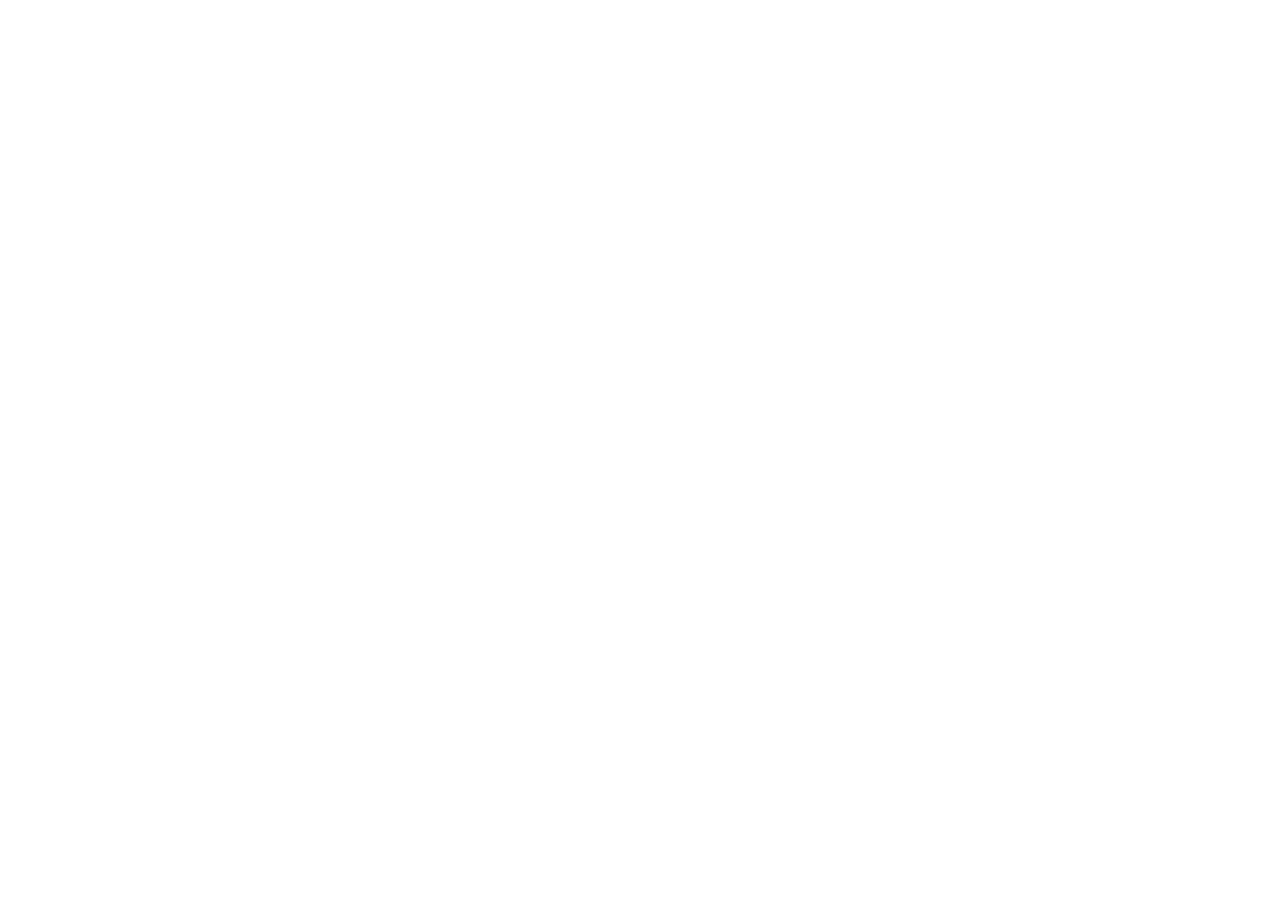
==== commit ac094703: "Redirect to rulernow.com The site now lives at https://rulernow.com (Cloudflare). Every page here re" ====
--- a/index.html
+++ b/index.html
@@ -1,165 +1,22 @@
-<!DOCTYPE html><html lang="en"> <head><meta charset="UTF-8"><meta name="viewport" content="width=device-width, initial-scale=1, viewport-fit=cover"><!-- Brand icons: generated from the supplied Ruler Now logo with its
-         white background removed (transparent everywhere except the Apple
-         touch icon, which iOS would otherwise paint on black). --><link rel="icon" href="/favicon.ico" sizes="48x48"><link rel="icon" type="image/png" sizes="32x32" href="/favicon-32x32.png"><link rel="icon" type="image/png" sizes="16x16" href="/favicon-16x16.png"><link rel="apple-touch-icon" sizes="180x180" href="/apple-touch-icon.png"><link rel="manifest" href="/site.webmanifest"><link rel="canonical" href="https://rulernow.com/"><link rel="preconnect" href="https://fonts.googleapis.com"><link rel="preconnect" href="https://fonts.gstatic.com" crossorigin><link href="https://fonts.googleapis.com/css2?family=Inter:wght@400;500;600;700;800&display=swap" rel="stylesheet"><meta name="theme-color" content="#ffffff" media="(prefers-color-scheme: light)"><meta name="theme-color" content="#0b0c0f" media="(prefers-color-scheme: dark)"><meta name="application-name" content="Ruler Now"><meta name="apple-mobile-web-app-title" content="Ruler Now"><title>Online Ruler – Free Actual Size Ruler in Inches, CM &amp; MM</title><meta name="description" content="Use our free online ruler to measure objects in inches, centimeters, and millimeters. Calibrate your screen for accurate, actual-size measurements."><meta property="og:type" content="website"><meta property="og:site_name" content="Ruler Now"><meta property="og:title" content="Online Ruler – Free Actual Size Ruler in Inches, CM &#38; MM"><meta property="og:description" content="Use our free online ruler to measure objects in inches, centimeters, and millimeters. Calibrate your screen for accurate, actual-size measurements."><meta property="og:url" content="https://rulernow.com/"><meta property="og:image" content="https://rulernow.com/og-image.png"><meta property="og:image:width" content="1200"><meta property="og:image:height" content="630"><meta name="twitter:card" content="summary_large_image"><meta name="twitter:image" content="https://rulernow.com/og-image.png"><script type="application/ld+json">{"@context":"https://schema.org","@type":"WebApplication","name":"Ruler Now — Online Ruler","url":"https://rulernow.com/","applicationCategory":"UtilitiesApplication","operatingSystem":"Any","browserRequirements":"Requires JavaScript","offers":{"@type":"Offer","price":"0","priceCurrency":"USD"},"description":"Use our free online ruler to measure objects in inches, centimeters, and millimeters. Calibrate your screen for accurate, actual-size measurements.","featureList":["Actual-size ruler in inches, centimeters, millimeters and pixels","Automatic screen-size estimate with one-time card calibration","Protractor, caliper and multi-point tape","Length unit converter"]}</script><script type="application/ld+json">{"@context":"https://schema.org","@type":"FAQPage","mainEntity":[{"@type":"Question","name":"How do I use an online ruler?","acceptedAnswer":{"@type":"Answer","text":"Open the ruler, select your preferred unit, and place the object alongside the measurement markings. Line up one end with marker A, drag marker B to the other end, and read the distance. Calibrate your screen first if you need exact actual-size measurements."}},{"@type":"Question","name":"Is an online ruler accurate?","acceptedAnswer":{"@type":"Answer","text":"An online ruler can provide accurate physical measurements when its display scale is calibrated correctly. Ruler Now estimates the scale for your device automatically and lets you calibrate it exactly against a bank card. Browser zoom, screen resolution, display scaling and device dimensions can all affect accuracy."}},{"@type":"Question","name":"How do I calibrate an online ruler?","acceptedAnswer":{"@type":"Answer","text":"Tap Calibrate in the bar above the ruler, hold a bank, ID or membership card against the screen, and drag the outline until it matches the card. Save it and the calibration is remembered on that device."}},{"@type":"Question","name":"Can I use an online ruler in inches?","acceptedAnswer":{"@type":"Answer","text":"Yes. Select the inch (in) option above the ruler to measure in inches. Read the inch markings, or drag markers A and B to get the length or width of an object."}},{"@type":"Question","name":"Can I use a ruler online in centimeters?","acceptedAnswer":{"@type":"Answer","text":"Yes. Choose the centimeter (cm) option to measure objects using metric units. One centimeter is equal to 10 millimeters."}},{"@type":"Question","name":"Is there a millimeter ruler online?","acceptedAnswer":{"@type":"Answer","text":"Yes. Select mm and the ruler displays measurements in millimeters. It is useful for checking smaller dimensions and understanding precise metric measurements."}},{"@type":"Question","name":"Can I use an online ruler at actual size?","acceptedAnswer":{"@type":"Answer","text":"Yes, provided the ruler is calibrated to your display. Screen dimensions, pixel density, and display scaling can affect the physical size of the ruler, so always check its calibration first."}},{"@type":"Question","name":"How long is a 12 inch ruler in centimeters?","acceptedAnswer":{"@type":"Answer","text":"A 12-inch ruler is equal to 30.48 centimeters or 304.8 millimeters."}},{"@type":"Question","name":"Can I use an online ruler on my phone?","acceptedAnswer":{"@type":"Answer","text":"Yes. Open Ruler Now in your phone’s browser: the layout adapts to the phone’s screen and the scale is estimated for your device. A phone screen is small, so turn the ruler vertical to use its long side, and calibrate with a card for exact results."}},{"@type":"Question","name":"Can I measure objects using my computer screen?","acceptedAnswer":{"@type":"Answer","text":"Yes. Place a small object against the screen alongside the ruler and compare its endpoints with the measurement markings. Make sure the screen is calibrated before relying on actual-size measurements."}},{"@type":"Question","name":"What is the difference between inches, centimeters, and millimeters?","acceptedAnswer":{"@type":"Answer","text":"Inches are part of the imperial measurement system, while centimeters and millimeters are metric units. One inch equals 2.54 centimeters or 25.4 millimeters. One centimeter contains 10 millimeters."}},{"@type":"Question","name":"Is an online ruler free?","acceptedAnswer":{"@type":"Answer","text":"Yes. Ruler Now is free to use directly in your browser, with no account to create, no physical ruler to buy and nothing to install."}},{"@type":"Question","name":"Can I use an online ruler without downloading anything?","acceptedAnswer":{"@type":"Answer","text":"Yes. Ruler Now is a browser-based online ruler and does not require a separate download. Open the website and start measuring."}},{"@type":"Question","name":"Why is my online ruler not showing the correct measurement?","acceptedAnswer":{"@type":"Answer","text":"The most common reasons are incorrect screen calibration, browser zoom, operating system scaling, and differences in display resolution. Check these settings and recalibrate the ruler before measuring."}},{"@type":"Question","name":"Can I measure both short and long objects with an online ruler?","acceptedAnswer":{"@type":"Answer","text":"You can measure objects that fit within the ruler’s displayed range. For longer objects, measure in sections, use the tape tool to add several segments together, or use a suitable physical measuring tape."}}]}</script><script>
-      // Runs before first paint to avoid a flash of the wrong theme. The
-      // header's theme button (SiteHeader.astro) writes the same key.
-      (function () {
-        try {
-          var stored = localStorage.getItem('tools-website:theme');
-          var theme = stored ? JSON.parse(stored) : null;
-          if (theme !== 'light' && theme !== 'dark') {
-            theme = window.matchMedia('(prefers-color-scheme: dark)').matches
-              ? 'dark'
-              : 'light';
-          }
-          document.documentElement.setAttribute('data-theme', theme);
-        } catch (e) {
-          document.documentElement.setAttribute('data-theme', 'light');
-        }
-      })();
-    </script><link rel="stylesheet" href="/_astro/index.CbC3LUj-.css">
-<link rel="stylesheet" href="/_astro/index.CRAjnyoC.css">
-<link rel="stylesheet" href="/_astro/RulerApp.CJkmH90A.css"></head> <body> <a class="skip-link" href="#main">Skip to content</a> <header class="site-header" data-astro-cid-ctg3m53h> <div class="inner" data-astro-cid-ctg3m53h> <!-- Text only, by request: the name in the logo's own two colours, no
-         image. (The browser-tab icon is still the logo image — see
-         BaseLayout.astro.) --> <a class="brand" href="/" aria-label="Ruler Now — home" data-astro-cid-ctg3m53h> <span class="wordmark" data-astro-cid-ctg3m53h><span class="w-ruler" data-astro-cid-ctg3m53h>Ruler</span> <span class="w-now" data-astro-cid-ctg3m53h>Now</span></span> </a> <nav class="nav" aria-label="Primary" data-astro-cid-ctg3m53h> <a href="/#ruler" data-astro-cid-ctg3m53h>Ruler</a><a href="/#protractor" data-astro-cid-ctg3m53h>Protractor</a><a href="/#caliper" data-astro-cid-ctg3m53h>Caliper</a><a href="/#tape" data-astro-cid-ctg3m53h>Tape</a><a href="/#converter" data-astro-cid-ctg3m53h>Converter</a><a href="/#guide" data-astro-cid-ctg3m53h>Guide</a><a href="/#faq" data-astro-cid-ctg3m53h>FAQ</a> </nav> <div class="actions" data-astro-cid-ctg3m53h> <button class="icon-btn" type="button" data-theme-toggle aria-label="Switch between light and dark mode" title="Light / dark mode" data-astro-cid-ctg3m53h> <svg class="icon-moon" width="20" height="20" viewBox="0 0 24 24" fill="none" stroke="currentColor" stroke-width="1.8" stroke-linecap="round" stroke-linejoin="round" aria-hidden="true" data-astro-cid-ctg3m53h> <path d="M20 14.5A8.5 8.5 0 119.5 4a7 7 0 1010.5 10.5z" data-astro-cid-ctg3m53h></path> </svg> <svg class="icon-sun" width="20" height="20" viewBox="0 0 24 24" fill="none" stroke="currentColor" stroke-width="1.8" stroke-linecap="round" stroke-linejoin="round" aria-hidden="true" data-astro-cid-ctg3m53h> <path d="M12 3v2M12 19v2M4.2 4.2l1.4 1.4M18.4 18.4l1.4 1.4M3 12h2M19 12h2M4.2 19.8l1.4-1.4M18.4 5.6l1.4-1.4M12 8a4 4 0 100 8 4 4 0 000-8z" data-astro-cid-ctg3m53h></path> </svg> </button> <details class="menu" data-site-menu data-astro-cid-ctg3m53h> <summary class="icon-btn" aria-label="Menu" data-astro-cid-ctg3m53h> <svg width="22" height="22" viewBox="0 0 24 24" fill="none" stroke="currentColor" stroke-width="1.8" stroke-linecap="round" aria-hidden="true" data-astro-cid-ctg3m53h> <path d="M4 7h16M4 12h16M4 17h16" data-astro-cid-ctg3m53h></path> </svg> </summary> <nav class="menu-panel" aria-label="Primary" data-astro-cid-ctg3m53h> <a href="/#ruler" data-astro-cid-ctg3m53h>Ruler</a><a href="/#protractor" data-astro-cid-ctg3m53h>Protractor</a><a href="/#caliper" data-astro-cid-ctg3m53h>Caliper</a><a href="/#tape" data-astro-cid-ctg3m53h>Tape</a><a href="/#converter" data-astro-cid-ctg3m53h>Converter</a><a href="/#guide" data-astro-cid-ctg3m53h>Guide</a><a href="/#faq" data-astro-cid-ctg3m53h>FAQ</a> </nav> </details> </div> </div> </header> <script type="module">const a=document.documentElement;document.querySelector("[data-theme-toggle]")?.addEventListener("click",()=>{const e=a.getAttribute("data-theme")==="dark"?"light":"dark";a.setAttribute("data-theme",e);try{localStorage.setItem("tools-website:theme",JSON.stringify(e))}catch{}});const t=document.querySelector("[data-site-menu]");t&&(t.addEventListener("click",e=>{e.target.closest("a")&&(t.open=!1)}),document.addEventListener("pointerdown",e=>{t.open&&!t.contains(e.target)&&(t.open=!1)}),document.addEventListener("keydown",e=>{e.key==="Escape"&&(t.open=!1)}));document.addEventListener("click",e=>{const n=e.target.closest?.('a[href^="/#"]');!n||window.location.pathname!=="/"||new URL(n.href).hash===window.location.hash&&window.dispatchEvent(new HashChangeEvent("hashchange"))});</script>   <main id="main" data-astro-cid-j7pv25f6> <!-- The measuring app. client:only: everything it draws depends on this
-         device (see RulerApp.tsx), so there is nothing useful to render on
-         the server. The fallback below reserves exactly the same box, so
-         the page does not jump when the app arrives. --> <section class="tool" aria-label="Online ruler" data-astro-cid-j7pv25f6> <style>astro-island,astro-slot,astro-static-slot{display:contents}</style><script>(()=>{var e=async t=>{await(await t())()};(self.Astro||(self.Astro={})).only=e;window.dispatchEvent(new Event("astro:only"));})();</script><script>(()=>{var A=Object.defineProperty;var g=(i,o,a)=>o in i?A(i,o,{enumerable:!0,configurable:!0,writable:!0,value:a}):i[o]=a;var d=(i,o,a)=>g(i,typeof o!="symbol"?o+"":o,a);{let i={0:t=>m(t),1:t=>a(t),2:t=>new RegExp(t),3:t=>new Date(t),4:t=>new Map(a(t)),5:t=>new Set(a(t)),6:t=>BigInt(t),7:t=>new URL(t),8:t=>new Uint8Array(t),9:t=>new Uint16Array(t),10:t=>new Uint32Array(t),11:t=>1/0*t},o=t=>{let[l,e]=t;return l in i?i[l](e):void 0},a=t=>t.map(o),m=t=>typeof t!="object"||t===null?t:Object.fromEntries(Object.entries(t).map(([l,e])=>[l,o(e)]));class y extends HTMLElement{constructor(){super(...arguments);d(this,"Component");d(this,"hydrator");d(this,"hydrate",async()=>{var b;if(!this.hydrator||!this.isConnected)return;let e=(b=this.parentElement)==null?void 0:b.closest("astro-island[ssr]");if(e){e.addEventListener("astro:hydrate",this.hydrate,{once:!0});return}let c=this.querySelectorAll("astro-slot"),n={},h=this.querySelectorAll("template[data-astro-template]");for(let r of h){let s=r.closest(this.tagName);s!=null&&s.isSameNode(this)&&(n[r.getAttribute("data-astro-template")||"default"]=r.innerHTML,r.remove())}for(let r of c){let s=r.closest(this.tagName);s!=null&&s.isSameNode(this)&&(n[r.getAttribute("name")||"default"]=r.innerHTML)}let p;try{p=this.hasAttribute("props")?m(JSON.parse(this.getAttribute("props"))):{}}catch(r){let s=this.getAttribute("component-url")||"<unknown>",v=this.getAttribute("component-export");throw v&&(s+=` (export ${v})`),console.error(`[hydrate] Error parsing props for component ${s}`,this.getAttribute("props"),r),r}let u;await this.hydrator(this)(this.Component,p,n,{client:this.getAttribute("client")}),this.removeAttribute("ssr"),this.dispatchEvent(new CustomEvent("astro:hydrate"))});d(this,"unmount",()=>{this.isConnected||this.dispatchEvent(new CustomEvent("astro:unmount"))})}disconnectedCallback(){document.removeEventListener("astro:after-swap",this.unmount),document.addEventListener("astro:after-swap",this.unmount,{once:!0})}connectedCallback(){if(!this.hasAttribute("await-children")||document.readyState==="interactive"||document.readyState==="complete")this.childrenConnectedCallback();else{let e=()=>{document.removeEventListener("DOMContentLoaded",e),c.disconnect(),this.childrenConnectedCallback()},c=new MutationObserver(()=>{var n;((n=this.lastChild)==null?void 0:n.nodeType)===Node.COMMENT_NODE&&this.lastChild.nodeValue==="astro:end"&&(this.lastChild.remove(),e())});c.observe(this,{childList:!0}),document.addEventListener("DOMContentLoaded",e)}}async childrenConnectedCallback(){let e=this.getAttribute("before-hydration-url");e&&await import(e),this.start()}async start(){let e=JSON.parse(this.getAttribute("opts")),c=this.getAttribute("client");if(Astro[c]===void 0){window.addEventListener(`astro:${c}`,()=>this.start(),{once:!0});return}try{await Astro[c](async()=>{let n=this.getAttribute("renderer-url"),[h,{default:p}]=await Promise.all([import(this.getAttribute("component-url")),n?import(n):()=>()=>{}]),u=this.getAttribute("component-export")||"default";if(!u.includes("."))this.Component=h[u];else{this.Component=h;for(let f of u.split("."))this.Component=this.Component[f]}return this.hydrator=p,this.hydrate},e,this)}catch(n){console.error(`[astro-island] Error hydrating ${this.getAttribute("component-url")}`,n)}}attributeChangedCallback(){this.hydrate()}}d(y,"observedAttributes",["props"]),customElements.get("astro-island")||customElements.define("astro-island",y)}})();</script><astro-island uid="Z1rHqTR" component-url="/_astro/RulerApp.B3zl3F5_.js" component-export="RulerApp" renderer-url="/_astro/client.DplABhhE.js" props="{&quot;data-astro-cid-j7pv25f6&quot;:[0,true]}" ssr client="only" opts="{&quot;name&quot;:&quot;RulerApp&quot;,&quot;value&quot;:&quot;preact&quot;}" await-children><div class="ws-skeleton" aria-hidden="true" data-astro-cid-j7pv25f6> <div class="ws-skeleton-bar" data-astro-cid-j7pv25f6></div> <div class="ws-skeleton-canvas" data-astro-cid-j7pv25f6> <span data-astro-cid-j7pv25f6>Loading the ruler…</span> </div> </div><template data-astro-template="fallback"><div class="ws-skeleton" aria-hidden="true" data-astro-cid-j7pv25f6> <div class="ws-skeleton-bar" data-astro-cid-j7pv25f6></div> <div class="ws-skeleton-canvas" data-astro-cid-j7pv25f6> <span data-astro-cid-j7pv25f6>Loading the ruler…</span> </div> </div></template><!--astro:end--></astro-island> <noscript> <p class="noscript" data-astro-cid-j7pv25f6>The interactive ruler needs JavaScript. Enable it in your browser to start measuring.</p> </noscript> </section> <!-- Directly under the ruler, ahead of the page title, by request: the
-         converter is a tool, and the two are used together. --> <section class="converter" id="converter" aria-labelledby="converter-heading" data-astro-cid-j7pv25f6> <div class="converter-intro" data-astro-cid-j7pv25f6> <p class="eyebrow" data-astro-cid-j7pv25f6>Unit converter</p> <h2 id="converter-heading" data-astro-cid-j7pv25f6>Convert Inches, CM, MM and More</h2> <p data-astro-cid-j7pv25f6>
-Type a length and see it in every unit at once — millimeters, centimeters, meters, inches, feet and
-          yards. One tap pulls in whatever the ruler above is currently measuring.
-</p> </div> <script>(()=>{var l=(n,t)=>{let i=async()=>{await(await n())()},e=typeof t.value=="object"?t.value:void 0,s={timeout:e==null?void 0:e.timeout};"requestIdleCallback"in window?window.requestIdleCallback(i,s):setTimeout(i,s.timeout||200)};(self.Astro||(self.Astro={})).idle=l;window.dispatchEvent(new Event("astro:idle"));})();</script><astro-island uid="BLtSw" component-url="/_astro/UnitConverter.DVvGVUZL.js" component-export="UnitConverter" renderer-url="/_astro/client.DplABhhE.js" props="{&quot;data-astro-cid-j7pv25f6&quot;:[0,true]}" ssr client="idle" opts="{&quot;name&quot;:&quot;UnitConverter&quot;,&quot;value&quot;:true}" await-children><div class="_card_1gvoe_1"><div class="_row_1gvoe_12"><div class="_field_1gvoe_19"><label class="_label_1gvoe_26" for="converter-value">From</label><div class="_control_1gvoe_34"><input id="converter-value" class="_input_1gvoe_58" type="text" inputmode="decimal" autocomplete="off" spellcheck="false" value="10" aria-invalid="false"/><select class="_select_1gvoe_84" aria-label="Convert from unit"><option value="mm">mm</option><option selected value="cm">cm</option><option value="m">m</option><option value="in">in</option><option value="ft">ft</option><option value="yd">yd</option></select></div></div><button type="button" class="_swap_1gvoe_102" aria-label="Swap units" title="Swap units"><svg width="20" height="20" viewBox="0 0 24 24" fill="none" stroke="currentColor" stroke-width="1.8" stroke-linecap="round" stroke-linejoin="round" aria-hidden="true"><path d="M7 4v13M7 4L3 8M7 4l4 4M17 20V7M17 20l4-4M17 20l-4-4"></path></svg></button><div class="_field_1gvoe_19"><span class="_label_1gvoe_26" id="converter-result-label">To</span><div class="_control_1gvoe_34"><output class="_output_1gvoe_59" for="converter-value" aria-labelledby="converter-result-label" aria-live="polite">3.93701</output><select class="_select_1gvoe_84" aria-label="Convert to unit"><option value="mm">mm</option><option value="cm">cm</option><option value="m">m</option><option selected value="in">in</option><option value="ft">ft</option><option value="yd">yd</option></select></div></div></div><div class="_summary_1gvoe_131"><p class="_equation_1gvoe_141"><span>10 cm</span><span class="_equals_1gvoe_158">=</span><strong>3.93701 in</strong><span class="_aside_1gvoe_162">≈ 3 15/16 in</span></p><button type="button" class="_copy_1gvoe_175"><svg width="16" height="16" viewBox="0 0 24 24" fill="none" stroke="currentColor" stroke-width="1.8" stroke-linecap="round" stroke-linejoin="round" aria-hidden="true"><path d="M9 9h10v10H9zM5 15H3V3h10v2"></path></svg>Copy</button></div><div class="_chips_1gvoe_195"><button type="button" class="_chip_1gvoe_195">1 in → cm</button><button type="button" class="_chip_1gvoe_195">12 in → cm</button><button type="button" class="_chip_1gvoe_195">20 cm → in</button><button type="button" class="_chip_1gvoe_195">100 mm → in</button><button type="button" class="_chip_1gvoe_195">1 ft → cm</button></div><div class="_all_1gvoe_234"><p class="_allTitle_1gvoe_239">In every unit</p><ul class="_grid_1gvoe_248"><li><button type="button" class="_tile_1gvoe_257" title="Copy 100 mm"><span class="_tileUnit_1gvoe_284">Millimetres</span><span class="_tileValue_1gvoe_290">100 <small>mm</small></span></button></li><li><button type="button" class="_tile_1gvoe_257" title="Copy 10 cm"><span class="_tileUnit_1gvoe_284">Centimetres</span><span class="_tileValue_1gvoe_290">10 <small>cm</small></span></button></li><li><button type="button" class="_tile_1gvoe_257" title="Copy 0.1 m"><span class="_tileUnit_1gvoe_284">Metres</span><span class="_tileValue_1gvoe_290">0.1 <small>m</small></span></button></li><li><button type="button" class="_tileActive_1gvoe_258" title="Copy 3.93701 in"><span class="_tileUnit_1gvoe_284">Inches</span><span class="_tileValue_1gvoe_290">3.93701 <small>in</small></span></button></li><li><button type="button" class="_tile_1gvoe_257" title="Copy 0.328084 ft"><span class="_tileUnit_1gvoe_284">Feet</span><span class="_tileValue_1gvoe_290">0.328084 <small>ft</small></span></button></li><li><button type="button" class="_tile_1gvoe_257" title="Copy 0.109361 yd"><span class="_tileUnit_1gvoe_284">Yards</span><span class="_tileValue_1gvoe_290">0.109361 <small>yd</small></span></button></li></ul></div></div><!--astro:end--></astro-island> </section> <section class="title-strip" id="about" data-astro-cid-j7pv25f6> <h1 data-astro-cid-j7pv25f6>Free Online Ruler – Measure in Inches, CM &amp; MM</h1> <p data-astro-cid-j7pv25f6>
-Need to measure something but don’t have a physical ruler nearby? Our free online ruler makes it easy
-        to measure objects directly on your computer, laptop, tablet or phone — simply select your unit,
-        position the object against the ruler, and read the measurement.
-</p> <ul class="highlights" data-astro-cid-j7pv25f6> <li data-astro-cid-j7pv25f6>Inches · cm · mm · px</li><li data-astro-cid-j7pv25f6>Sizes itself to your screen</li><li data-astro-cid-j7pv25f6>Protractor, caliper &amp; tape</li><li data-astro-cid-j7pv25f6>Free — no sign-up</li> </ul> </section> <div class="guide" id="guide" data-astro-cid-bobyx3ht> <aside class="toc" aria-label="On this page" data-astro-cid-bobyx3ht> <p class="toc-title" data-astro-cid-bobyx3ht>On this page</p> <ol data-astro-cid-bobyx3ht> <li data-astro-cid-bobyx3ht><a href="#how-to-use" data-astro-cid-bobyx3ht>How to use</a></li><li data-astro-cid-bobyx3ht><a href="#inches" data-astro-cid-bobyx3ht>Inches</a></li><li data-astro-cid-bobyx3ht><a href="#centimeters" data-astro-cid-bobyx3ht>Centimeters</a></li><li data-astro-cid-bobyx3ht><a href="#millimeters" data-astro-cid-bobyx3ht>Millimeters</a></li><li data-astro-cid-bobyx3ht><a href="#actual-size" data-astro-cid-bobyx3ht>Actual size &amp; calibration</a></li><li data-astro-cid-bobyx3ht><a href="#uses" data-astro-cid-bobyx3ht>What you can measure</a></li><li data-astro-cid-bobyx3ht><a href="#devices" data-astro-cid-bobyx3ht>Phones &amp; computers</a></li><li data-astro-cid-bobyx3ht><a href="#conversion" data-astro-cid-bobyx3ht>Conversion guide</a></li><li data-astro-cid-bobyx3ht><a href="#compare" data-astro-cid-bobyx3ht>Online vs. physical</a></li><li data-astro-cid-bobyx3ht><a href="#why" data-astro-cid-bobyx3ht>Why Ruler Now</a></li><li data-astro-cid-bobyx3ht><a href="#tools" data-astro-cid-bobyx3ht>More tools</a></li><li data-astro-cid-bobyx3ht><a href="#faq" data-astro-cid-bobyx3ht>FAQ</a></li> </ol> </aside> <article class="article" data-astro-cid-bobyx3ht> <section class="block intro" data-astro-cid-bobyx3ht> <p data-astro-cid-bobyx3ht>
-This virtual ruler displays measurements in familiar units, including inches, centimeters (cm), and
-        millimeters (mm). Whether you need an inch ruler online for a small object or a metric ruler to check
-        the length of something, you can use it directly in your browser without installing additional
-        software.
-</p> <p data-astro-cid-bobyx3ht>
-An online ruler is useful for everyday measurements, school projects, crafts, office tasks, and quick
-        size checks. You can use it to estimate the dimensions of small objects, compare lengths, and
-        understand measurements in both imperial and metric units.
-</p> </section> <section class="block" id="how-to-use" aria-labelledby="h-how" data-astro-cid-bobyx3ht> <p class="eyebrow" data-astro-cid-bobyx3ht>Getting started</p> <h2 id="h-how" data-astro-cid-bobyx3ht>How to Use the Online Ruler</h2> <p class="lead" data-astro-cid-bobyx3ht>
-Using an online measuring ruler is straightforward. You don’t need to download an application or
-        purchase a separate measuring tool for basic measurements.
-</p> <ol class="steps" data-astro-cid-bobyx3ht> <li data-astro-cid-bobyx3ht> <span class="step-number" aria-hidden="true" data-astro-cid-bobyx3ht> 1 </span> <div data-astro-cid-bobyx3ht> <h3 data-astro-cid-bobyx3ht>Choose a measurement unit</h3> <p data-astro-cid-bobyx3ht>Select inches, centimeters, millimeters or pixels in the bar above the ruler, depending on your preference.</p> </div> </li><li data-astro-cid-bobyx3ht> <span class="step-number" aria-hidden="true" data-astro-cid-bobyx3ht> 2 </span> <div data-astro-cid-bobyx3ht> <h3 data-astro-cid-bobyx3ht>Check your screen’s calibration</h3> <p data-astro-cid-bobyx3ht>The ruler sizes itself for your device automatically. For exact results, tap Calibrate and match the outline to a real bank card.</p> </div> </li><li data-astro-cid-bobyx3ht> <span class="step-number" aria-hidden="true" data-astro-cid-bobyx3ht> 3 </span> <div data-astro-cid-bobyx3ht> <h3 data-astro-cid-bobyx3ht>Place your object</h3> <p data-astro-cid-bobyx3ht>Position the object alongside the ruler on your screen. For best results, keep it flat and aligned with the measurement markings.</p> </div> </li><li data-astro-cid-bobyx3ht> <span class="step-number" aria-hidden="true" data-astro-cid-bobyx3ht> 4 </span> <div data-astro-cid-bobyx3ht> <h3 data-astro-cid-bobyx3ht>Read the measurement</h3> <p data-astro-cid-bobyx3ht>Put marker A on the starting point of your object and drag marker B to its endpoint. The distance between them is shown instantly.</p> </div> </li><li data-astro-cid-bobyx3ht> <span class="step-number" aria-hidden="true" data-astro-cid-bobyx3ht> 5 </span> <div data-astro-cid-bobyx3ht> <h3 data-astro-cid-bobyx3ht>Convert units if needed</h3> <p data-astro-cid-bobyx3ht>Switch between inches, centimeters and millimeters at any time, or use the unit converter to see the same length in another unit.</p> </div> </li> </ol> <p data-astro-cid-bobyx3ht>
-You can use this online ruler whenever you need a quick measurement without searching for a physical
-        measuring tool.
-</p> </section> <section class="block unit" id="inches" aria-labelledby="h-in" data-astro-cid-bobyx3ht> <p class="eyebrow" data-astro-cid-bobyx3ht>Imperial</p> <h2 id="h-in" data-astro-cid-bobyx3ht><span class="unit-badge" data-astro-cid-bobyx3ht>in</span>Online Ruler in Inches</h2> <div class="split" data-astro-cid-bobyx3ht> <div data-astro-cid-bobyx3ht> <p data-astro-cid-bobyx3ht>
-An online ruler in inches is useful when you are working with imperial measurements. Inches are
-            commonly used in the United States for measuring everyday objects, paper sizes, furniture,
-            accessories, and many other items.
-</p> <p data-astro-cid-bobyx3ht>
-Our virtual inch ruler helps you read measurements using inch markings without needing a
-            traditional ruler. Select <strong data-astro-cid-bobyx3ht>in</strong> above the ruler to switch to it.
-</p> </div> <div class="checklist" data-astro-cid-bobyx3ht> <p class="checklist-title" data-astro-cid-bobyx3ht>You can use an inch ruler online to:</p> <ul data-astro-cid-bobyx3ht> <li data-astro-cid-bobyx3ht>Measure the length and width of small objects.</li> <li data-astro-cid-bobyx3ht>Check the dimensions of stationery and office supplies.</li> <li data-astro-cid-bobyx3ht>Measure paper, photographs, and printed materials.</li> <li data-astro-cid-bobyx3ht>Estimate the size of household objects.</li> <li data-astro-cid-bobyx3ht>Understand measurements expressed in inches.</li> </ul> </div> </div> <div class="subgrid" data-astro-cid-bobyx3ht> <div class="subcard" data-astro-cid-bobyx3ht> <h3 data-astro-cid-bobyx3ht>12 Inch Ruler Online</h3> <p data-astro-cid-bobyx3ht>
-Looking for a 12 inch ruler online? A 12-inch ruler represents one foot and is a common measurement
-            tool used in schools, offices, workshops, and homes.
-</p> <p data-astro-cid-bobyx3ht>
-Drag the handle at the end of the ruler to stretch it as far as your screen allows — a full 12
-            inches fits on most desktop monitors — and use its markings to read half inches, quarter inches,
-            and eighth inches.
-</p> <p data-astro-cid-bobyx3ht>
-For an accurate measurement, the displayed scale must match the physical size of an actual 12-inch
-            ruler, so screen calibration is particularly important.
-</p> </div> <div class="subcard" data-astro-cid-bobyx3ht> <h3 data-astro-cid-bobyx3ht>6 Inch Ruler Online</h3> <p data-astro-cid-bobyx3ht>
-A 6 inch ruler online is convenient when measuring shorter objects or checking smaller dimensions.
-</p> <p data-astro-cid-bobyx3ht>
-It can be useful for measuring stationery, small accessories, craft materials, and other objects
-            that fit within the six-inch range.
-</p> <p data-astro-cid-bobyx3ht>If you need to measure something longer, extend the ruler or measure the object in sections.</p> </div> <div class="subcard" data-astro-cid-bobyx3ht> <h3 data-astro-cid-bobyx3ht>How to Read an Inch Ruler</h3> <p data-astro-cid-bobyx3ht>An inch ruler contains larger numbered markings and smaller divisions between each inch.</p> <dl class="fractions" data-astro-cid-bobyx3ht> <div data-astro-cid-bobyx3ht><dt data-astro-cid-bobyx3ht>1/2 inch</dt><dd data-astro-cid-bobyx3ht>Half of an inch.</dd></div> <div data-astro-cid-bobyx3ht><dt data-astro-cid-bobyx3ht>1/4 inch</dt><dd data-astro-cid-bobyx3ht>One quarter of an inch.</dd></div> <div data-astro-cid-bobyx3ht><dt data-astro-cid-bobyx3ht>1/8 inch</dt><dd data-astro-cid-bobyx3ht>One eighth of an inch.</dd></div> <div data-astro-cid-bobyx3ht><dt data-astro-cid-bobyx3ht>1/16 inch</dt><dd data-astro-cid-bobyx3ht>One sixteenth of an inch.</dd></div> </dl> <p data-astro-cid-bobyx3ht>
-The smallest markings depend on the ruler’s scale and design. This one marks every 1/8 inch, and
-            its read-out shows the distance to two decimal places.
-</p> </div> </div> </section> <section class="block unit" id="centimeters" aria-labelledby="h-cm" data-astro-cid-bobyx3ht> <p class="eyebrow" data-astro-cid-bobyx3ht>Metric</p> <h2 id="h-cm" data-astro-cid-bobyx3ht><span class="unit-badge" data-astro-cid-bobyx3ht>cm</span>Online Ruler in CM (Centimeters)</h2> <div class="split" data-astro-cid-bobyx3ht> <div data-astro-cid-bobyx3ht> <p data-astro-cid-bobyx3ht>
-Need a ruler online in cm? A centimeter ruler is useful for measuring everyday objects using the
-            metric system. Centimeters are commonly used in schools, science, crafts, clothing measurements,
-            and many international measurement applications.
-</p> <p data-astro-cid-bobyx3ht>
-A centimeter ruler online displays measurements in centimeters, making it easier to check the
-            length or width of an object without converting from inches.
-</p> </div> <div class="checklist" data-astro-cid-bobyx3ht> <p class="checklist-title" data-astro-cid-bobyx3ht>You can use an online cm ruler to:</p> <ul data-astro-cid-bobyx3ht> <li data-astro-cid-bobyx3ht>Measure small household objects.</li> <li data-astro-cid-bobyx3ht>Check the dimensions of books and notebooks.</li> <li data-astro-cid-bobyx3ht>Measure craft and school materials.</li> <li data-astro-cid-bobyx3ht>Compare the sizes of different objects.</li> <li data-astro-cid-bobyx3ht>Understand centimeter measurements.</li> </ul> </div> </div> <div class="subgrid two" data-astro-cid-bobyx3ht> <div class="subcard" data-astro-cid-bobyx3ht> <h3 data-astro-cid-bobyx3ht>20 CM Ruler Online</h3> <p data-astro-cid-bobyx3ht>
-A 20 cm ruler is useful for measuring objects with lengths of up to 20 centimeters. It is a
-            practical measurement range for notebooks, stationery, small accessories, and various everyday
-            objects.
-</p> <p data-astro-cid-bobyx3ht>
-On a large screen this ruler opens at 20 cm; on a smaller one it opens as long as the screen
-            allows. Either way, make sure the displayed scale has been calibrated correctly before relying on
-            the measurement.
-</p> </div> <div class="subcard" data-astro-cid-bobyx3ht> <h3 data-astro-cid-bobyx3ht>Understanding CM Markings</h3> <p data-astro-cid-bobyx3ht>One centimeter is divided into ten smaller units called millimeters. For example:</p> <ul class="equals" data-astro-cid-bobyx3ht> <li data-astro-cid-bobyx3ht><span data-astro-cid-bobyx3ht>1 cm</span><span data-astro-cid-bobyx3ht>10 mm</span></li> <li data-astro-cid-bobyx3ht><span data-astro-cid-bobyx3ht>5 cm</span><span data-astro-cid-bobyx3ht>50 mm</span></li> <li data-astro-cid-bobyx3ht><span data-astro-cid-bobyx3ht>10 cm</span><span data-astro-cid-bobyx3ht>100 mm</span></li> <li data-astro-cid-bobyx3ht><span data-astro-cid-bobyx3ht>20 cm</span><span data-astro-cid-bobyx3ht>200 mm</span></li> <li data-astro-cid-bobyx3ht><span data-astro-cid-bobyx3ht>30 cm</span><span data-astro-cid-bobyx3ht>300 mm</span></li> </ul> <p data-astro-cid-bobyx3ht>
-These divisions help you measure objects more precisely when a whole-centimeter measurement is not
-            sufficient.
-</p> </div> </div> </section> <section class="block unit" id="millimeters" aria-labelledby="h-mm" data-astro-cid-bobyx3ht> <p class="eyebrow" data-astro-cid-bobyx3ht>Metric</p> <h2 id="h-mm" data-astro-cid-bobyx3ht><span class="unit-badge" data-astro-cid-bobyx3ht>mm</span>Online Ruler in MM (Millimeters)</h2> <div class="split" data-astro-cid-bobyx3ht> <div data-astro-cid-bobyx3ht> <p data-astro-cid-bobyx3ht>
-A millimeter ruler online is helpful when you need to measure smaller objects or work with more
-            detailed metric measurements.
-</p> <p data-astro-cid-bobyx3ht>
-One millimeter is one-tenth of a centimeter. Because millimeters represent smaller units, they are
-            useful for checking thin objects, small components, craft materials, and other items that require
-            more detailed measurements.
-</p> </div> <div class="checklist" data-astro-cid-bobyx3ht> <p class="checklist-title" data-astro-cid-bobyx3ht>You can use an online mm ruler for:</p> <ul data-astro-cid-bobyx3ht> <li data-astro-cid-bobyx3ht>Measuring small objects.</li> <li data-astro-cid-bobyx3ht>Checking the thickness of materials.</li> <li data-astro-cid-bobyx3ht>Measuring small craft components.</li> <li data-astro-cid-bobyx3ht>Checking the dimensions of screws and accessories.</li> <li data-astro-cid-bobyx3ht>Understanding precise metric measurements.</li> </ul> </div> </div> <div class="subgrid one" data-astro-cid-bobyx3ht> <div class="subcard" data-astro-cid-bobyx3ht> <h3 data-astro-cid-bobyx3ht>How to Read a Millimeter Ruler</h3> <p data-astro-cid-bobyx3ht>A standard metric ruler divides each centimeter into ten equal millimeter sections. For example:</p> <ul class="equals wide" data-astro-cid-bobyx3ht> <li data-astro-cid-bobyx3ht><span data-astro-cid-bobyx3ht>10 mm</span><span data-astro-cid-bobyx3ht>1 cm</span></li> <li data-astro-cid-bobyx3ht><span data-astro-cid-bobyx3ht>20 mm</span><span data-astro-cid-bobyx3ht>2 cm</span></li> <li data-astro-cid-bobyx3ht><span data-astro-cid-bobyx3ht>50 mm</span><span data-astro-cid-bobyx3ht>5 cm</span></li> <li data-astro-cid-bobyx3ht><span data-astro-cid-bobyx3ht>100 mm</span><span data-astro-cid-bobyx3ht>10 cm</span></li> </ul> <p data-astro-cid-bobyx3ht>
-The longer numbered markings generally represent centimeters, while the smaller divisions between
-            them represent individual millimeters. An online millimeter ruler makes these divisions easier to
-            understand when you need a quick metric measurement.
-</p> </div> </div> </section> <section class="block" id="actual-size" aria-labelledby="h-actual" data-astro-cid-bobyx3ht> <p class="eyebrow" data-astro-cid-bobyx3ht>Accuracy</p> <h2 id="h-actual" data-astro-cid-bobyx3ht>Actual Size Online Ruler – Measure at Real Scale</h2> <p data-astro-cid-bobyx3ht>
-An actual size ruler online is designed to display measurements at their intended physical dimensions
-        rather than simply showing a visual representation of a ruler. However, a computer or mobile screen
-        does not automatically display every measurement at the same physical scale.
-</p> <p data-astro-cid-bobyx3ht>The actual size of a ruler on your screen depends on several factors, including:</p> <ul class="pills" data-astro-cid-bobyx3ht> <li data-astro-cid-bobyx3ht>Screen dimensions</li> <li data-astro-cid-bobyx3ht>Display resolution</li> <li data-astro-cid-bobyx3ht>Operating system scaling</li> <li data-astro-cid-bobyx3ht>Browser zoom</li> <li data-astro-cid-bobyx3ht>Device pixel density</li> </ul> <p data-astro-cid-bobyx3ht>
-This is why calibration matters when using a real-size online ruler. Ruler Now starts from an automatic
-        estimate for your device — exact for the phones, tablets and laptops it recognises, approximate on
-        other screens — and a one-time calibration makes it exact anywhere.
-</p> <div class="calibrate" data-astro-cid-bobyx3ht> <div data-astro-cid-bobyx3ht> <h3 data-astro-cid-bobyx3ht>How to Calibrate an Online Ruler</h3> <ol class="numbered" data-astro-cid-bobyx3ht> <li data-astro-cid-bobyx3ht>Open the online ruler on your device.</li> <li data-astro-cid-bobyx3ht>Make sure your browser zoom is set to 100%.</li> <li data-astro-cid-bobyx3ht>Tap <strong data-astro-cid-bobyx3ht>Calibrate</strong> in the bar above the ruler.</li> <li data-astro-cid-bobyx3ht>
-Hold a bank, ID or membership card against the screen — a standard ID-1 card measures 85.60 mm ×
-              53.98 mm.
-</li> <li data-astro-cid-bobyx3ht>Drag the outline until it matches the card exactly, then save.</li> <li data-astro-cid-bobyx3ht>Check the ruler against a known measurement before measuring other objects.</li> </ol> </div> <div class="callout" role="note" data-astro-cid-bobyx3ht> <p class="callout-title" data-astro-cid-bobyx3ht>Important</p> <p data-astro-cid-bobyx3ht>
-Do not assume an online ruler is accurate simply because it displays inch or centimeter markings.
-            Always verify the physical scale before using it for measurements that require precision.
-</p> </div> </div> <h3 data-astro-cid-bobyx3ht>Why Does an Online Ruler Sometimes Show the Wrong Size?</h3> <p data-astro-cid-bobyx3ht>
-An online ruler may appear larger or smaller than its intended physical dimensions because different
-        devices use different display configurations. Common reasons include:
-</p> <ul class="bullets" data-astro-cid-bobyx3ht> <li data-astro-cid-bobyx3ht>Incorrect screen calibration.</li> <li data-astro-cid-bobyx3ht>Browser zoom settings.</li> <li data-astro-cid-bobyx3ht>Operating system display scaling.</li> <li data-astro-cid-bobyx3ht>Different monitor sizes and resolutions.</li> <li data-astro-cid-bobyx3ht>Changes in display settings.</li> </ul> <p data-astro-cid-bobyx3ht>Recalibrating the ruler and checking your browser settings can help resolve these issues.</p> </section> <section class="block" id="uses" aria-labelledby="h-uses" data-astro-cid-bobyx3ht> <p class="eyebrow" data-astro-cid-bobyx3ht>Everyday tasks</p> <h2 id="h-uses" data-astro-cid-bobyx3ht>Free Online Ruler for Different Measurements</h2> <p class="lead" data-astro-cid-bobyx3ht>
-An online ruler can be useful for many everyday measuring tasks. Depending on the object and the
-        required accuracy, you can use it for several types of measurements.
-</p> <div class="cards two" data-astro-cid-bobyx3ht> <div class="card icon-card" data-astro-cid-bobyx3ht> <span class="card-icon" aria-hidden="true" data-astro-cid-bobyx3ht> <svg width="22" height="22" viewBox="0 0 24 24" fill="none" stroke="currentColor" stroke-width="1.8" stroke-linecap="round" stroke-linejoin="round" data-astro-cid-bobyx3ht> <path d="M4 20l4-1L20 7l-3-3L5 16zM14 6l3 3" data-astro-cid-bobyx3ht></path> </svg> </span> <h3 data-astro-cid-bobyx3ht>Measure small objects</h3> <p data-astro-cid-bobyx3ht>Check the approximate length or width of pens, pencils, accessories, stationery and craft materials. Align the object with the ruler’s zero mark and read the measurement at its opposite endpoint.</p> </div><div class="card icon-card" data-astro-cid-bobyx3ht> <span class="card-icon" aria-hidden="true" data-astro-cid-bobyx3ht> <svg width="22" height="22" viewBox="0 0 24 24" fill="none" stroke="currentColor" stroke-width="1.8" stroke-linecap="round" stroke-linejoin="round" data-astro-cid-bobyx3ht> <path d="M6 3h9l4 4v14H6zM14 3v5h5M9 13h7M9 17h5" data-astro-cid-bobyx3ht></path> </svg> </span> <h3 data-astro-cid-bobyx3ht>Measure paper and photos</h3> <p data-astro-cid-bobyx3ht>Estimate the dimensions of paper, photographs, printed materials and documents using centimeter or inch markings. Remember that a printed page’s physical size may differ from what is displayed on screen.</p> </div><div class="card icon-card" data-astro-cid-bobyx3ht> <span class="card-icon" aria-hidden="true" data-astro-cid-bobyx3ht> <svg width="22" height="22" viewBox="0 0 24 24" fill="none" stroke="currentColor" stroke-width="1.8" stroke-linecap="round" stroke-linejoin="round" data-astro-cid-bobyx3ht> <path d="M12 3v18M8 5h8M9 9h6M8 13h8M9 17h6" data-astro-cid-bobyx3ht></path> </svg> </span> <h3 data-astro-cid-bobyx3ht>Measure screws and small components</h3> <p data-astro-cid-bobyx3ht>The millimeter ruler helps you understand the approximate length of screws, bolts and other small parts. For technical work, always verify critical dimensions with an appropriate physical measuring instrument.</p> </div><div class="card icon-card" data-astro-cid-bobyx3ht> <span class="card-icon" aria-hidden="true" data-astro-cid-bobyx3ht> <svg width="22" height="22" viewBox="0 0 24 24" fill="none" stroke="currentColor" stroke-width="1.8" stroke-linecap="round" stroke-linejoin="round" data-astro-cid-bobyx3ht> <path d="M7 4v13M7 4L3 8M7 4l4 4M17 20V7M17 20l4-4M17 20l-4-4" data-astro-cid-bobyx3ht></path> </svg> </span> <h3 data-astro-cid-bobyx3ht>Measure in different units</h3> <p data-astro-cid-bobyx3ht>Know an object’s size in centimeters but need it in inches, or the other way round? Switch units to see the same length in both the metric and the imperial system.</p> </div> </div> </section> <section class="block" id="devices" aria-labelledby="h-devices" data-astro-cid-bobyx3ht> <p class="eyebrow" data-astro-cid-bobyx3ht>Any screen</p> <h2 id="h-devices" data-astro-cid-bobyx3ht>Online Ruler for Different Devices</h2> <p class="lead" data-astro-cid-bobyx3ht>
-An online ruler works through a web browser, making it convenient for users who want to measure objects
-        without installing a dedicated application.
-</p> <div class="cards two" data-astro-cid-bobyx3ht> <div class="card icon-card" data-astro-cid-bobyx3ht> <span class="card-icon" aria-hidden="true" data-astro-cid-bobyx3ht> <svg width="22" height="22" viewBox="0 0 24 24" fill="none" stroke="currentColor" stroke-width="1.8" stroke-linecap="round" stroke-linejoin="round" data-astro-cid-bobyx3ht> <path d="M4 5h16v11H4zM9 20h6M12 16v4" data-astro-cid-bobyx3ht></path> </svg> </span> <h3 data-astro-cid-bobyx3ht>Online Ruler for PC and Laptop</h3> <p data-astro-cid-bobyx3ht>
-A ruler online is particularly convenient on desktop computers and laptops because the larger
-            display makes measurement markings easier to view. Use it for stationery, small household objects,
-            office materials, and other everyday measurements.
-</p> <p data-astro-cid-bobyx3ht>
-Remember to calibrate the display, because different monitors have different physical dimensions
-            and pixel densities.
-</p> </div> <div class="card icon-card" data-astro-cid-bobyx3ht> <span class="card-icon" aria-hidden="true" data-astro-cid-bobyx3ht> <svg width="22" height="22" viewBox="0 0 24 24" fill="none" stroke="currentColor" stroke-width="1.8" stroke-linecap="round" stroke-linejoin="round" data-astro-cid-bobyx3ht> <path d="M8 3h8v18H8zM11 18h2" data-astro-cid-bobyx3ht></path> </svg> </span> <h3 data-astro-cid-bobyx3ht>Online Ruler for Phone</h3> <p data-astro-cid-bobyx3ht>
-Need an online ruler for your phone? Open this page in your phone’s browser: the layout fits itself
-            to the screen and every handle is sized for a fingertip.
-</p> <p data-astro-cid-bobyx3ht>
-A phone screen is smaller than a desktop display, so the measuring range is limited — turn the
-            ruler to 90° to use the long side of the screen. For actual-size measurements the phone’s display
-            must be calibrated correctly too.
-</p> </div> </div> </section> <section class="block" id="conversion" aria-labelledby="h-conversion" data-astro-cid-bobyx3ht> <p class="eyebrow" data-astro-cid-bobyx3ht>Reference</p> <h2 id="h-conversion" data-astro-cid-bobyx3ht>Inches, Centimeters, and Millimeters Conversion Guide</h2> <p class="lead" data-astro-cid-bobyx3ht>
-Different countries and industries use different measurement systems. Understanding the relationship
-        between inches, centimeters, and millimeters makes it easier to read measurements.
-</p> <div class="table-wrap" data-astro-cid-bobyx3ht> <table data-astro-cid-bobyx3ht> <caption class="sr-only" data-astro-cid-bobyx3ht>Common inch, centimeter and millimeter conversions</caption> <thead data-astro-cid-bobyx3ht> <tr data-astro-cid-bobyx3ht><th scope="col" data-astro-cid-bobyx3ht>Inches</th><th scope="col" data-astro-cid-bobyx3ht>Centimeters</th><th scope="col" data-astro-cid-bobyx3ht>Millimeters</th></tr> </thead> <tbody data-astro-cid-bobyx3ht> <tr data-astro-cid-bobyx3ht><th scope="row" data-astro-cid-bobyx3ht>1 inch</th><td data-astro-cid-bobyx3ht>2.54 cm</td><td data-astro-cid-bobyx3ht>25.4 mm</td></tr><tr data-astro-cid-bobyx3ht><th scope="row" data-astro-cid-bobyx3ht>2 inches</th><td data-astro-cid-bobyx3ht>5.08 cm</td><td data-astro-cid-bobyx3ht>50.8 mm</td></tr><tr data-astro-cid-bobyx3ht><th scope="row" data-astro-cid-bobyx3ht>3 inches</th><td data-astro-cid-bobyx3ht>7.62 cm</td><td data-astro-cid-bobyx3ht>76.2 mm</td></tr><tr data-astro-cid-bobyx3ht><th scope="row" data-astro-cid-bobyx3ht>4 inches</th><td data-astro-cid-bobyx3ht>10.16 cm</td><td data-astro-cid-bobyx3ht>101.6 mm</td></tr><tr data-astro-cid-bobyx3ht><th scope="row" data-astro-cid-bobyx3ht>5 inches</th><td data-astro-cid-bobyx3ht>12.70 cm</td><td data-astro-cid-bobyx3ht>127 mm</td></tr><tr data-astro-cid-bobyx3ht><th scope="row" data-astro-cid-bobyx3ht>6 inches</th><td data-astro-cid-bobyx3ht>15.24 cm</td><td data-astro-cid-bobyx3ht>152.4 mm</td></tr><tr data-astro-cid-bobyx3ht><th scope="row" data-astro-cid-bobyx3ht>8 inches</th><td data-astro-cid-bobyx3ht>20.32 cm</td><td data-astro-cid-bobyx3ht>203.2 mm</td></tr><tr data-astro-cid-bobyx3ht><th scope="row" data-astro-cid-bobyx3ht>10 inches</th><td data-astro-cid-bobyx3ht>25.40 cm</td><td data-astro-cid-bobyx3ht>254 mm</td></tr><tr data-astro-cid-bobyx3ht><th scope="row" data-astro-cid-bobyx3ht>12 inches</th><td data-astro-cid-bobyx3ht>30.48 cm</td><td data-astro-cid-bobyx3ht>304.8 mm</td></tr> </tbody> </table> </div> <div class="cards two formulas" data-astro-cid-bobyx3ht> <div class="card" data-astro-cid-bobyx3ht> <h3 data-astro-cid-bobyx3ht>How to Convert Inches to centimeters</h3> <p data-astro-cid-bobyx3ht>Multiply the inch measurement by 2.54.</p> <p class="formula" data-astro-cid-bobyx3ht>Centimeters = Inches × 2.54</p> <p class="example" data-astro-cid-bobyx3ht> <span data-astro-cid-bobyx3ht>Example</span> 5 inches × 2.54 = 12.7 cm </p> </div><div class="card" data-astro-cid-bobyx3ht> <h3 data-astro-cid-bobyx3ht>How to Convert Centimeters to inches</h3> <p data-astro-cid-bobyx3ht>Divide the centimeter measurement by 2.54.</p> <p class="formula" data-astro-cid-bobyx3ht>Inches = Centimeters ÷ 2.54</p> <p class="example" data-astro-cid-bobyx3ht> <span data-astro-cid-bobyx3ht>Example</span> 20 cm ÷ 2.54 ≈ 7.87 inches </p> </div><div class="card" data-astro-cid-bobyx3ht> <h3 data-astro-cid-bobyx3ht>How to Convert Millimeters to centimeters</h3> <p data-astro-cid-bobyx3ht>Divide the measurement by 10.</p> <p class="formula" data-astro-cid-bobyx3ht>Centimeters = Millimeters ÷ 10</p> <p class="example" data-astro-cid-bobyx3ht> <span data-astro-cid-bobyx3ht>Example</span> 50 mm ÷ 10 = 5 cm </p> </div><div class="card" data-astro-cid-bobyx3ht> <h3 data-astro-cid-bobyx3ht>How to Convert Centimeters to millimeters</h3> <p data-astro-cid-bobyx3ht>Multiply the measurement by 10.</p> <p class="formula" data-astro-cid-bobyx3ht>Millimeters = Centimeters × 10</p> <p class="example" data-astro-cid-bobyx3ht> <span data-astro-cid-bobyx3ht>Example</span> 8 cm × 10 = 80 mm </p> </div> </div> <p class="inline-cta" data-astro-cid-bobyx3ht>
-Any other number? <a href="#converter" data-astro-cid-bobyx3ht>Use the unit converter</a> — it also covers meters, feet and
-        yards.
-</p> </section> <section class="block" id="compare" aria-labelledby="h-compare" data-astro-cid-bobyx3ht> <p class="eyebrow" data-astro-cid-bobyx3ht>Side by side</p> <h2 id="h-compare" data-astro-cid-bobyx3ht>Online Ruler vs. Physical Ruler</h2> <p class="lead" data-astro-cid-bobyx3ht>
-Both online and physical rulers can help you measure objects, but they are useful in different
-        situations.
-</p> <div class="table-wrap" data-astro-cid-bobyx3ht> <table class="compare" data-astro-cid-bobyx3ht> <caption class="sr-only" data-astro-cid-bobyx3ht>Online ruler compared with a physical ruler</caption> <thead data-astro-cid-bobyx3ht> <tr data-astro-cid-bobyx3ht><th scope="col" data-astro-cid-bobyx3ht>Feature</th><th scope="col" data-astro-cid-bobyx3ht>Online ruler</th><th scope="col" data-astro-cid-bobyx3ht>Physical ruler</th></tr> </thead> <tbody data-astro-cid-bobyx3ht> <tr data-astro-cid-bobyx3ht><th scope="row" data-astro-cid-bobyx3ht>Accessibility</th><td data-label="Online ruler" data-astro-cid-bobyx3ht>Available through a browser</td><td data-label="Physical ruler" data-astro-cid-bobyx3ht>Requires a physical tool</td></tr><tr data-astro-cid-bobyx3ht><th scope="row" data-astro-cid-bobyx3ht>Installation</th><td data-label="Online ruler" data-astro-cid-bobyx3ht>No installation required</td><td data-label="Physical ruler" data-astro-cid-bobyx3ht>Not applicable</td></tr><tr data-astro-cid-bobyx3ht><th scope="row" data-astro-cid-bobyx3ht>Measurement units</th><td data-label="Online ruler" data-astro-cid-bobyx3ht>Inches, cm, mm and pixels, switchable</td><td data-label="Physical ruler" data-astro-cid-bobyx3ht>Depends on ruler design</td></tr><tr data-astro-cid-bobyx3ht><th scope="row" data-astro-cid-bobyx3ht>Calibration</th><td data-label="Online ruler" data-astro-cid-bobyx3ht>Automatic estimate, plus a one-time card calibration</td><td data-label="Physical ruler" data-astro-cid-bobyx3ht>Usually fixed</td></tr><tr data-astro-cid-bobyx3ht><th scope="row" data-astro-cid-bobyx3ht>Portability</th><td data-label="Online ruler" data-astro-cid-bobyx3ht>Accessible on any device with a browser</td><td data-label="Physical ruler" data-astro-cid-bobyx3ht>Must carry the ruler</td></tr><tr data-astro-cid-bobyx3ht><th scope="row" data-astro-cid-bobyx3ht>Precision</th><td data-label="Online ruler" data-astro-cid-bobyx3ht>Depends on display and calibration</td><td data-label="Physical ruler" data-astro-cid-bobyx3ht>Depends on ruler quality and handling</td></tr><tr data-astro-cid-bobyx3ht><th scope="row" data-astro-cid-bobyx3ht>Everyday use</th><td data-label="Online ruler" data-astro-cid-bobyx3ht>Convenient for quick measurements</td><td data-label="Physical ruler" data-astro-cid-bobyx3ht>Useful for direct physical measurements</td></tr> </tbody> </table> </div> <p data-astro-cid-bobyx3ht>
-An online ruler is a convenient alternative when you don’t have a physical ruler available. However,
-        for professional, engineering, medical, or safety-critical measurements, use a suitable calibrated
-        physical instrument.
-</p> </section> <section class="block" id="why" aria-labelledby="h-why" data-astro-cid-bobyx3ht> <p class="eyebrow" data-astro-cid-bobyx3ht>Benefits</p> <h2 id="h-why" data-astro-cid-bobyx3ht>Why Use Our Free Online Ruler?</h2> <p class="lead" data-astro-cid-bobyx3ht>Our online ruler is designed to make basic measurements accessible and convenient.</p> <div class="cards three" data-astro-cid-bobyx3ht> <div class="card icon-card" data-astro-cid-bobyx3ht> <span class="card-icon" aria-hidden="true" data-astro-cid-bobyx3ht> <svg width="22" height="22" viewBox="0 0 24 24" fill="none" stroke="currentColor" stroke-width="1.8" stroke-linecap="round" stroke-linejoin="round" data-astro-cid-bobyx3ht> <path d="M4 5h16v11H4zM9 20h6M12 16v4" data-astro-cid-bobyx3ht></path> </svg> </span> <h3 data-astro-cid-bobyx3ht>No additional software required</h3> <p data-astro-cid-bobyx3ht>Open the ruler directly in your browser without installing a separate desktop application.</p> </div><div class="card icon-card" data-astro-cid-bobyx3ht> <span class="card-icon" aria-hidden="true" data-astro-cid-bobyx3ht> <svg width="22" height="22" viewBox="0 0 24 24" fill="none" stroke="currentColor" stroke-width="1.8" stroke-linecap="round" stroke-linejoin="round" data-astro-cid-bobyx3ht> <path d="M3 8h18v8H3zM6 8v3M9 8v2M12 8v3M15 8v2M18 8v3" data-astro-cid-bobyx3ht></path> </svg> </span> <h3 data-astro-cid-bobyx3ht>Multiple measurement units</h3> <p data-astro-cid-bobyx3ht>Use inch, centimeter, millimeter and pixel options to work with different measurement systems.</p> </div><div class="card icon-card" data-astro-cid-bobyx3ht> <span class="card-icon" aria-hidden="true" data-astro-cid-bobyx3ht> <svg width="22" height="22" viewBox="0 0 24 24" fill="none" stroke="currentColor" stroke-width="1.8" stroke-linecap="round" stroke-linejoin="round" data-astro-cid-bobyx3ht> <path d="M5 13l4 4L19 7" data-astro-cid-bobyx3ht></path> </svg> </span> <h3 data-astro-cid-bobyx3ht>Convenient for everyday measurements</h3> <p data-astro-cid-bobyx3ht>Check the approximate dimensions of stationery, small accessories, craft materials and household objects.</p> </div><div class="card icon-card" data-astro-cid-bobyx3ht> <span class="card-icon" aria-hidden="true" data-astro-cid-bobyx3ht> <svg width="22" height="22" viewBox="0 0 24 24" fill="none" stroke="currentColor" stroke-width="1.8" stroke-linecap="round" stroke-linejoin="round" data-astro-cid-bobyx3ht> <path d="M8 3h8v18H8zM11 18h2" data-astro-cid-bobyx3ht></path> </svg> </span> <h3 data-astro-cid-bobyx3ht>Easy to access</h3> <p data-astro-cid-bobyx3ht>Use the browser-based ruler on a compatible desktop, laptop, tablet or smartphone.</p> </div><div class="card icon-card" data-astro-cid-bobyx3ht> <span class="card-icon" aria-hidden="true" data-astro-cid-bobyx3ht> <svg width="22" height="22" viewBox="0 0 24 24" fill="none" stroke="currentColor" stroke-width="1.8" stroke-linecap="round" stroke-linejoin="round" data-astro-cid-bobyx3ht> <path d="M13 3L5 14h6l-1 7 8-11h-6z" data-astro-cid-bobyx3ht></path> </svg> </span> <h3 data-astro-cid-bobyx3ht>Useful for quick measurements</h3> <p data-astro-cid-bobyx3ht>When you don’t have a physical ruler nearby, an online ruler is a convenient way to check an object’s dimensions.</p> </div><div class="card icon-card" data-astro-cid-bobyx3ht> <span class="card-icon" aria-hidden="true" data-astro-cid-bobyx3ht> <svg width="22" height="22" viewBox="0 0 24 24" fill="none" stroke="currentColor" stroke-width="1.8" stroke-linecap="round" stroke-linejoin="round" data-astro-cid-bobyx3ht> <path d="M12 3l2.5 5.5L20 9.5l-4 4 1 5.5-5-2.8L7 19l1-5.5-4-4 5.5-1z" data-astro-cid-bobyx3ht></path> </svg> </span> <h3 data-astro-cid-bobyx3ht>Free to use</h3> <p data-astro-cid-bobyx3ht>Access the online measuring tool without purchasing a traditional ruler or installing additional software.</p> </div> </div> </section> <section class="block" id="tools" aria-labelledby="h-tools" data-astro-cid-bobyx3ht> <p class="eyebrow" data-astro-cid-bobyx3ht>Also on this page</p> <h2 id="h-tools" data-astro-cid-bobyx3ht>More Than a Ruler</h2> <p class="lead" data-astro-cid-bobyx3ht>Four more measuring tools share the same canvas and the same calibration.</p> <div class="cards four" data-astro-cid-bobyx3ht> <a class="card link-card" href="/#protractor" data-astro-cid-bobyx3ht> <span class="card-icon" aria-hidden="true" data-astro-cid-bobyx3ht> <svg width="22" height="22" viewBox="0 0 24 24" fill="none" stroke="currentColor" stroke-width="1.8" stroke-linecap="round" stroke-linejoin="round" data-astro-cid-bobyx3ht> <path d="M4 20h16M4 20L16 4" data-astro-cid-bobyx3ht></path> </svg> </span> <h3 data-astro-cid-bobyx3ht>Protractor</h3> <p data-astro-cid-bobyx3ht>A full-circle dial with two arms. Read any angle from 0° to 360°.</p> <span class="link-card-go" data-astro-cid-bobyx3ht>Open</span> </a><a class="card link-card" href="/#caliper" data-astro-cid-bobyx3ht> <span class="card-icon" aria-hidden="true" data-astro-cid-bobyx3ht> <svg width="22" height="22" viewBox="0 0 24 24" fill="none" stroke="currentColor" stroke-width="1.8" stroke-linecap="round" stroke-linejoin="round" data-astro-cid-bobyx3ht> <path d="M4 18V6M20 18V6M4 6l8 4 8-4M4 18l8-4 8 4" data-astro-cid-bobyx3ht></path> </svg> </span> <h3 data-astro-cid-bobyx3ht>Caliper</h3> <p data-astro-cid-bobyx3ht>Slide the jaw until it touches the object and read the gap on the display.</p> <span class="link-card-go" data-astro-cid-bobyx3ht>Open</span> </a><a class="card link-card" href="/#tape" data-astro-cid-bobyx3ht> <span class="card-icon" aria-hidden="true" data-astro-cid-bobyx3ht> <svg width="22" height="22" viewBox="0 0 24 24" fill="none" stroke="currentColor" stroke-width="1.8" stroke-linecap="round" stroke-linejoin="round" data-astro-cid-bobyx3ht> <path d="M12 3a9 9 0 100 18 9 9 0 000-18zM12 3v4M20.5 12H17" data-astro-cid-bobyx3ht></path> </svg> </span> <h3 data-astro-cid-bobyx3ht>Tape</h3> <p data-astro-cid-bobyx3ht>Tap point to point to add up a path that bends or is longer than the ruler.</p> <span class="link-card-go" data-astro-cid-bobyx3ht>Open</span> </a><a class="card link-card" href="/#converter" data-astro-cid-bobyx3ht> <span class="card-icon" aria-hidden="true" data-astro-cid-bobyx3ht> <svg width="22" height="22" viewBox="0 0 24 24" fill="none" stroke="currentColor" stroke-width="1.8" stroke-linecap="round" stroke-linejoin="round" data-astro-cid-bobyx3ht> <path d="M7 4v13M7 4L3 8M7 4l4 4M17 20V7M17 20l4-4M17 20l-4-4" data-astro-cid-bobyx3ht></path> </svg> </span> <h3 data-astro-cid-bobyx3ht>Unit converter</h3> <p data-astro-cid-bobyx3ht>Convert between millimeters, centimeters, meters, inches, feet and yards.</p> <span class="link-card-go" data-astro-cid-bobyx3ht>Open</span> </a> </div> </section> <section class="block" id="faq" aria-labelledby="h-faq" data-astro-cid-bobyx3ht> <p class="eyebrow" data-astro-cid-bobyx3ht>Answers</p> <h2 id="h-faq" data-astro-cid-bobyx3ht>Frequently Asked Questions (FAQ)</h2> <div class="faq" data-astro-cid-bobyx3ht> <details data-astro-cid-bobyx3ht> <summary data-astro-cid-bobyx3ht> <span data-astro-cid-bobyx3ht>How do I use an online ruler?</span> <svg width="20" height="20" viewBox="0 0 24 24" fill="none" stroke="currentColor" stroke-width="2" stroke-linecap="round" stroke-linejoin="round" aria-hidden="true" data-astro-cid-bobyx3ht> <path d="M6 9l6 6 6-6" data-astro-cid-bobyx3ht></path> </svg> </summary> <p data-astro-cid-bobyx3ht>Open the ruler, select your preferred unit, and place the object alongside the measurement markings. Line up one end with marker A, drag marker B to the other end, and read the distance. Calibrate your screen first if you need exact actual-size measurements.</p> </details><details data-astro-cid-bobyx3ht> <summary data-astro-cid-bobyx3ht> <span data-astro-cid-bobyx3ht>Is an online ruler accurate?</span> <svg width="20" height="20" viewBox="0 0 24 24" fill="none" stroke="currentColor" stroke-width="2" stroke-linecap="round" stroke-linejoin="round" aria-hidden="true" data-astro-cid-bobyx3ht> <path d="M6 9l6 6 6-6" data-astro-cid-bobyx3ht></path> </svg> </summary> <p data-astro-cid-bobyx3ht>An online ruler can provide accurate physical measurements when its display scale is calibrated correctly. Ruler Now estimates the scale for your device automatically and lets you calibrate it exactly against a bank card. Browser zoom, screen resolution, display scaling and device dimensions can all affect accuracy.</p> </details><details data-astro-cid-bobyx3ht> <summary data-astro-cid-bobyx3ht> <span data-astro-cid-bobyx3ht>How do I calibrate an online ruler?</span> <svg width="20" height="20" viewBox="0 0 24 24" fill="none" stroke="currentColor" stroke-width="2" stroke-linecap="round" stroke-linejoin="round" aria-hidden="true" data-astro-cid-bobyx3ht> <path d="M6 9l6 6 6-6" data-astro-cid-bobyx3ht></path> </svg> </summary> <p data-astro-cid-bobyx3ht>Tap Calibrate in the bar above the ruler, hold a bank, ID or membership card against the screen, and drag the outline until it matches the card. Save it and the calibration is remembered on that device.</p> </details><details data-astro-cid-bobyx3ht> <summary data-astro-cid-bobyx3ht> <span data-astro-cid-bobyx3ht>Can I use an online ruler in inches?</span> <svg width="20" height="20" viewBox="0 0 24 24" fill="none" stroke="currentColor" stroke-width="2" stroke-linecap="round" stroke-linejoin="round" aria-hidden="true" data-astro-cid-bobyx3ht> <path d="M6 9l6 6 6-6" data-astro-cid-bobyx3ht></path> </svg> </summary> <p data-astro-cid-bobyx3ht>Yes. Select the inch (in) option above the ruler to measure in inches. Read the inch markings, or drag markers A and B to get the length or width of an object.</p> </details><details data-astro-cid-bobyx3ht> <summary data-astro-cid-bobyx3ht> <span data-astro-cid-bobyx3ht>Can I use a ruler online in centimeters?</span> <svg width="20" height="20" viewBox="0 0 24 24" fill="none" stroke="currentColor" stroke-width="2" stroke-linecap="round" stroke-linejoin="round" aria-hidden="true" data-astro-cid-bobyx3ht> <path d="M6 9l6 6 6-6" data-astro-cid-bobyx3ht></path> </svg> </summary> <p data-astro-cid-bobyx3ht>Yes. Choose the centimeter (cm) option to measure objects using metric units. One centimeter is equal to 10 millimeters.</p> </details><details data-astro-cid-bobyx3ht> <summary data-astro-cid-bobyx3ht> <span data-astro-cid-bobyx3ht>Is there a millimeter ruler online?</span> <svg width="20" height="20" viewBox="0 0 24 24" fill="none" stroke="currentColor" stroke-width="2" stroke-linecap="round" stroke-linejoin="round" aria-hidden="true" data-astro-cid-bobyx3ht> <path d="M6 9l6 6 6-6" data-astro-cid-bobyx3ht></path> </svg> </summary> <p data-astro-cid-bobyx3ht>Yes. Select mm and the ruler displays measurements in millimeters. It is useful for checking smaller dimensions and understanding precise metric measurements.</p> </details><details data-astro-cid-bobyx3ht> <summary data-astro-cid-bobyx3ht> <span data-astro-cid-bobyx3ht>Can I use an online ruler at actual size?</span> <svg width="20" height="20" viewBox="0 0 24 24" fill="none" stroke="currentColor" stroke-width="2" stroke-linecap="round" stroke-linejoin="round" aria-hidden="true" data-astro-cid-bobyx3ht> <path d="M6 9l6 6 6-6" data-astro-cid-bobyx3ht></path> </svg> </summary> <p data-astro-cid-bobyx3ht>Yes, provided the ruler is calibrated to your display. Screen dimensions, pixel density, and display scaling can affect the physical size of the ruler, so always check its calibration first.</p> </details><details data-astro-cid-bobyx3ht> <summary data-astro-cid-bobyx3ht> <span data-astro-cid-bobyx3ht>How long is a 12 inch ruler in centimeters?</span> <svg width="20" height="20" viewBox="0 0 24 24" fill="none" stroke="currentColor" stroke-width="2" stroke-linecap="round" stroke-linejoin="round" aria-hidden="true" data-astro-cid-bobyx3ht> <path d="M6 9l6 6 6-6" data-astro-cid-bobyx3ht></path> </svg> </summary> <p data-astro-cid-bobyx3ht>A 12-inch ruler is equal to 30.48 centimeters or 304.8 millimeters.</p> </details><details data-astro-cid-bobyx3ht> <summary data-astro-cid-bobyx3ht> <span data-astro-cid-bobyx3ht>Can I use an online ruler on my phone?</span> <svg width="20" height="20" viewBox="0 0 24 24" fill="none" stroke="currentColor" stroke-width="2" stroke-linecap="round" stroke-linejoin="round" aria-hidden="true" data-astro-cid-bobyx3ht> <path d="M6 9l6 6 6-6" data-astro-cid-bobyx3ht></path> </svg> </summary> <p data-astro-cid-bobyx3ht>Yes. Open Ruler Now in your phone’s browser: the layout adapts to the phone’s screen and the scale is estimated for your device. A phone screen is small, so turn the ruler vertical to use its long side, and calibrate with a card for exact results.</p> </details><details data-astro-cid-bobyx3ht> <summary data-astro-cid-bobyx3ht> <span data-astro-cid-bobyx3ht>Can I measure objects using my computer screen?</span> <svg width="20" height="20" viewBox="0 0 24 24" fill="none" stroke="currentColor" stroke-width="2" stroke-linecap="round" stroke-linejoin="round" aria-hidden="true" data-astro-cid-bobyx3ht> <path d="M6 9l6 6 6-6" data-astro-cid-bobyx3ht></path> </svg> </summary> <p data-astro-cid-bobyx3ht>Yes. Place a small object against the screen alongside the ruler and compare its endpoints with the measurement markings. Make sure the screen is calibrated before relying on actual-size measurements.</p> </details><details data-astro-cid-bobyx3ht> <summary data-astro-cid-bobyx3ht> <span data-astro-cid-bobyx3ht>What is the difference between inches, centimeters, and millimeters?</span> <svg width="20" height="20" viewBox="0 0 24 24" fill="none" stroke="currentColor" stroke-width="2" stroke-linecap="round" stroke-linejoin="round" aria-hidden="true" data-astro-cid-bobyx3ht> <path d="M6 9l6 6 6-6" data-astro-cid-bobyx3ht></path> </svg> </summary> <p data-astro-cid-bobyx3ht>Inches are part of the imperial measurement system, while centimeters and millimeters are metric units. One inch equals 2.54 centimeters or 25.4 millimeters. One centimeter contains 10 millimeters.</p> </details><details data-astro-cid-bobyx3ht> <summary data-astro-cid-bobyx3ht> <span data-astro-cid-bobyx3ht>Is an online ruler free?</span> <svg width="20" height="20" viewBox="0 0 24 24" fill="none" stroke="currentColor" stroke-width="2" stroke-linecap="round" stroke-linejoin="round" aria-hidden="true" data-astro-cid-bobyx3ht> <path d="M6 9l6 6 6-6" data-astro-cid-bobyx3ht></path> </svg> </summary> <p data-astro-cid-bobyx3ht>Yes. Ruler Now is free to use directly in your browser, with no account to create, no physical ruler to buy and nothing to install.</p> </details><details data-astro-cid-bobyx3ht> <summary data-astro-cid-bobyx3ht> <span data-astro-cid-bobyx3ht>Can I use an online ruler without downloading anything?</span> <svg width="20" height="20" viewBox="0 0 24 24" fill="none" stroke="currentColor" stroke-width="2" stroke-linecap="round" stroke-linejoin="round" aria-hidden="true" data-astro-cid-bobyx3ht> <path d="M6 9l6 6 6-6" data-astro-cid-bobyx3ht></path> </svg> </summary> <p data-astro-cid-bobyx3ht>Yes. Ruler Now is a browser-based online ruler and does not require a separate download. Open the website and start measuring.</p> </details><details data-astro-cid-bobyx3ht> <summary data-astro-cid-bobyx3ht> <span data-astro-cid-bobyx3ht>Why is my online ruler not showing the correct measurement?</span> <svg width="20" height="20" viewBox="0 0 24 24" fill="none" stroke="currentColor" stroke-width="2" stroke-linecap="round" stroke-linejoin="round" aria-hidden="true" data-astro-cid-bobyx3ht> <path d="M6 9l6 6 6-6" data-astro-cid-bobyx3ht></path> </svg> </summary> <p data-astro-cid-bobyx3ht>The most common reasons are incorrect screen calibration, browser zoom, operating system scaling, and differences in display resolution. Check these settings and recalibrate the ruler before measuring.</p> </details><details data-astro-cid-bobyx3ht> <summary data-astro-cid-bobyx3ht> <span data-astro-cid-bobyx3ht>Can I measure both short and long objects with an online ruler?</span> <svg width="20" height="20" viewBox="0 0 24 24" fill="none" stroke="currentColor" stroke-width="2" stroke-linecap="round" stroke-linejoin="round" aria-hidden="true" data-astro-cid-bobyx3ht> <path d="M6 9l6 6 6-6" data-astro-cid-bobyx3ht></path> </svg> </summary> <p data-astro-cid-bobyx3ht>You can measure objects that fit within the ruler’s displayed range. For longer objects, measure in sections, use the tape tool to add several segments together, or use a suitable physical measuring tape.</p> </details> </div> </section> <section class="start" aria-labelledby="h-start" data-astro-cid-bobyx3ht> <h2 id="h-start" data-astro-cid-bobyx3ht>Start Measuring with Our Online Ruler</h2> <p data-astro-cid-bobyx3ht>
-Whether you need an inch ruler, centimeter ruler, or millimeter ruler, our free online measuring tool
-        provides a convenient way to check everyday measurements. Open the ruler, select your preferred unit,
-        and calibrate your display for actual-size measurements.
-</p> <a class="start-button" href="/#ruler" data-astro-cid-bobyx3ht>
-Start measuring
-<svg width="18" height="18" viewBox="0 0 24 24" fill="none" stroke="currentColor" stroke-width="2" stroke-linecap="round" stroke-linejoin="round" aria-hidden="true" data-astro-cid-bobyx3ht> <path d="M12 19V5M5 12l7-7 7 7" data-astro-cid-bobyx3ht></path> </svg> </a> </section> </article> </div>  </main>  <footer class="site-footer" data-astro-cid-gcn2mc3v> <!-- A strip of ruler ticks along the top edge. --> <div class="ticks" aria-hidden="true" data-astro-cid-gcn2mc3v></div> <div class="inner" data-astro-cid-gcn2mc3v> <div class="cta" data-astro-cid-gcn2mc3v> <div data-astro-cid-gcn2mc3v> <p class="cta-title" data-astro-cid-gcn2mc3v>Need to measure something right now?</p> <p class="cta-text" data-astro-cid-gcn2mc3v>Open the ruler, pick a unit and line it up — free, in your browser.</p> </div> <a class="cta-button" href="/#ruler" data-astro-cid-gcn2mc3v>
-Open the ruler
-<svg width="18" height="18" viewBox="0 0 24 24" fill="none" stroke="currentColor" stroke-width="2" stroke-linecap="round" stroke-linejoin="round" aria-hidden="true" data-astro-cid-gcn2mc3v> <path d="M12 19V5M5 12l7-7 7 7" data-astro-cid-gcn2mc3v></path> </svg> </a> </div> <div class="columns" data-astro-cid-gcn2mc3v> <div class="brand-col" data-astro-cid-gcn2mc3v> <a class="brand" href="/" aria-label="Ruler Now — home" data-astro-cid-gcn2mc3v> <span class="w-ruler" data-astro-cid-gcn2mc3v>Ruler</span> <span class="w-now" data-astro-cid-gcn2mc3v>Now</span> </a> <p class="tagline" data-astro-cid-gcn2mc3v>
-An actual-size online ruler in inches, centimeters, millimeters and pixels — with a protractor, a
-          caliper, a tape and a unit converter.
-</p> </div> <nav aria-labelledby="footer-tools" data-astro-cid-gcn2mc3v> <h2 id="footer-tools" data-astro-cid-gcn2mc3v>Tools</h2> <ul data-astro-cid-gcn2mc3v> <li data-astro-cid-gcn2mc3v><a href="/#ruler" data-astro-cid-gcn2mc3v>Online ruler</a></li><li data-astro-cid-gcn2mc3v><a href="/#protractor" data-astro-cid-gcn2mc3v>Protractor</a></li><li data-astro-cid-gcn2mc3v><a href="/#caliper" data-astro-cid-gcn2mc3v>Caliper</a></li><li data-astro-cid-gcn2mc3v><a href="/#tape" data-astro-cid-gcn2mc3v>Tape measure</a></li><li data-astro-cid-gcn2mc3v><a href="/#converter" data-astro-cid-gcn2mc3v>Unit converter</a></li> </ul> </nav> <nav aria-labelledby="footer-guides" data-astro-cid-gcn2mc3v> <h2 id="footer-guides" data-astro-cid-gcn2mc3v>Guides</h2> <ul data-astro-cid-gcn2mc3v> <li data-astro-cid-gcn2mc3v><a href="/#how-to-use" data-astro-cid-gcn2mc3v>How to use the ruler</a></li><li data-astro-cid-gcn2mc3v><a href="/#inches" data-astro-cid-gcn2mc3v>Ruler in inches</a></li><li data-astro-cid-gcn2mc3v><a href="/#centimeters" data-astro-cid-gcn2mc3v>Ruler in centimeters</a></li><li data-astro-cid-gcn2mc3v><a href="/#millimeters" data-astro-cid-gcn2mc3v>Ruler in millimeters</a></li><li data-astro-cid-gcn2mc3v><a href="/#actual-size" data-astro-cid-gcn2mc3v>Actual size &amp; calibration</a></li><li data-astro-cid-gcn2mc3v><a href="/#conversion" data-astro-cid-gcn2mc3v>Conversion guide</a></li><li data-astro-cid-gcn2mc3v><a href="/#faq" data-astro-cid-gcn2mc3v>FAQ</a></li> </ul> </nav> <nav aria-labelledby="footer-site" data-astro-cid-gcn2mc3v> <h2 id="footer-site" data-astro-cid-gcn2mc3v>Site</h2> <ul data-astro-cid-gcn2mc3v> <li data-astro-cid-gcn2mc3v><a href="/privacy/" data-astro-cid-gcn2mc3v>Privacy policy</a></li><li data-astro-cid-gcn2mc3v><a href="/terms/" data-astro-cid-gcn2mc3v>Terms of use</a></li> <li data-astro-cid-gcn2mc3v><a href="#top" data-astro-cid-gcn2mc3v>Back to top</a></li> </ul> </nav> </div> <div class="bottom" data-astro-cid-gcn2mc3v> <p data-astro-cid-gcn2mc3v>&copy; 2026 Ruler Now. Free to use — no account, nothing to install.</p> <p class="note" data-astro-cid-gcn2mc3v>On-screen measurements are estimates until the screen is calibrated; not for safety-critical work.</p> </div> </div> </footer>  </body></html> +<!doctype html>
+<html lang="en">
+  <head>
+    <meta charset="utf-8" />
+    <meta name="viewport" content="width=device-width, initial-scale=1" />
+    <title>Ruler Now has moved to rulernow.com</title>
+    <meta name="robots" content="noindex" />
+    <link rel="canonical" href="https://rulernow.com/" />
+    <meta http-equiv="refresh" content="0; url=https://rulernow.com/" />
+    <script>
+      // Keep the page path, so old links land on the matching new page.
+      location.replace('https://rulernow.com' + location.pathname + location.search + location.hash);
+    </script>
+    <style>
+      body { font: 17px/1.6 system-ui, sans-serif; max-width: 34em; margin: 15vh auto; padding: 0 1em; color: #1c1b19; background: #faf9f6; }
+      a { color: #1f5fbf; }
+    </style>
+  </head>
+  <body>
+    <p>Ruler Now has moved to <a href="https://rulernow.com/">rulernow.com</a>.</p>
+  </body>
+</html>
